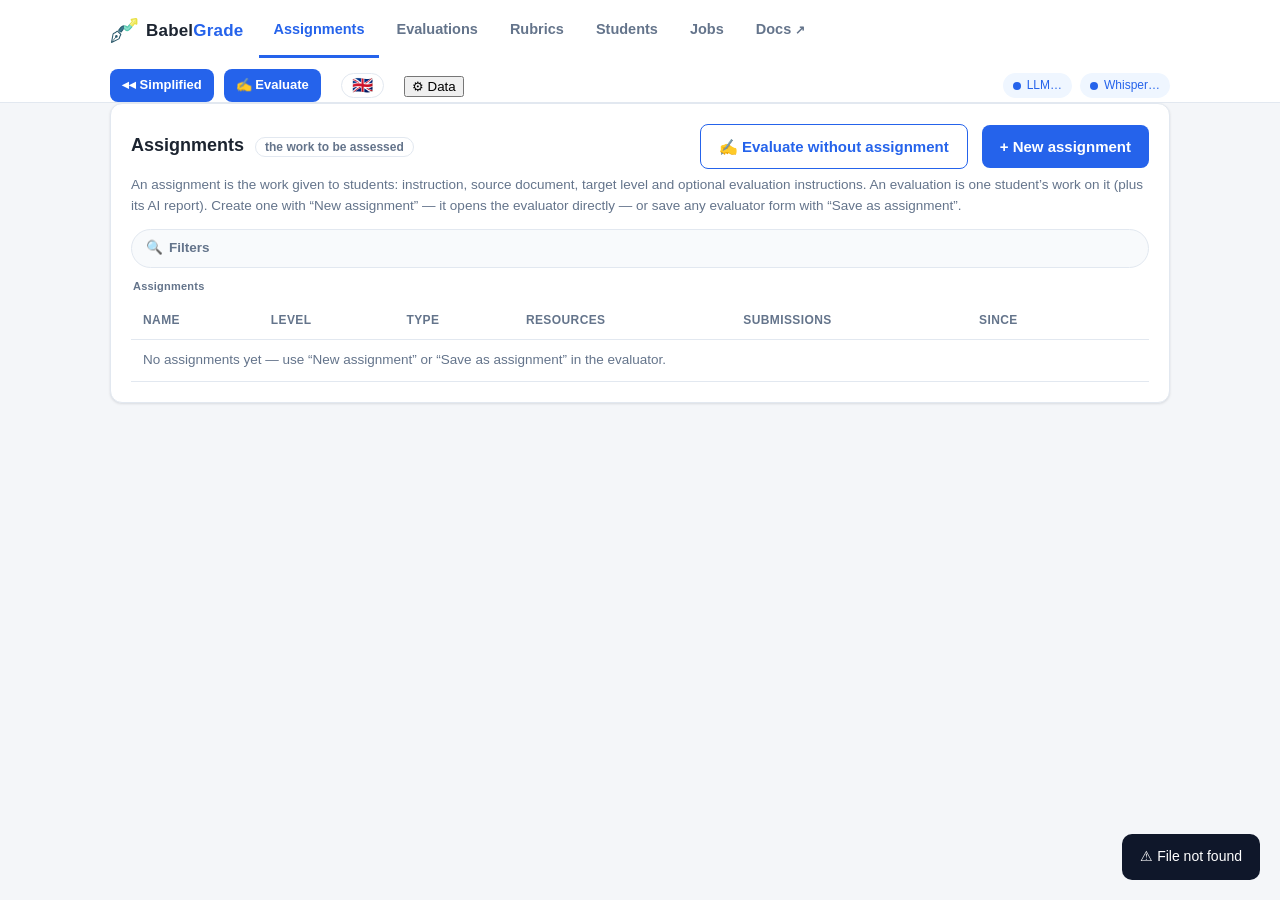
==== static/index.html @ 79d41e26 "Mode évaluation : retirer le CTA 'Choisir X' redondant Tibo: écrire 'Choisir B1'/'Choisir C1' de par" ====
<!doctype html>
<html lang="en">
<head>
<meta charset="utf-8">
<meta name="viewport" content="width=device-width, initial-scale=1">
<title>BabelGrade — CEFR Evidence Mapping</title>
<link rel="icon" type="image/svg+xml" href="/static/logo.svg">
<link rel="icon" type="image/png" sizes="48x48" href="/static/favicon.png">
<style>
:root{
  --bg:#f4f6f9; --panel:#ffffff; --ink:#1c2430; --muted:#64748b; --line:#e2e8f0;
  --acc:#2563eb; --acc-soft:#eff6ff; --ok:#16a34a; --warn:#d97706; --err:#dc2626;
  /* point 7: 6 distinct CEFR level shades — green (A) → blue (B) → purple (C),
     so B1 vs B2 and C1 vs C2 read differently, not just by the letter */
  /* 2026-11-23 a11y (Wave 1): A1/A2/B1 darkened to *-700 shades so the white
     12.5px/700 pill text passes WCAG AA (4.5:1). Before: 3.30 / 3.74 / 2.77.
     After: 5.02 / 5.47 / 5.93 (B2/C1/C2 already passed). */
  --lvl-a1:#15803d; --lvl-a2:#0f766e; --lvl-b1:#0369a1;
  --lvl-b2:#2563eb; --lvl-c1:#7c3aed; --lvl-c2:#4c1d95;
  --b1:#0369a1; --b2:#2563eb; --c1:#7c3aed; --a:#94a3b8;
  --radius:12px; --shadow:0 1px 3px rgba(16,24,40,.08),0 1px 2px rgba(16,24,40,.04);
}
*{box-sizing:border-box}
body{margin:0;font:15px/1.55 -apple-system,BlinkMacSystemFont,"Segoe UI",Roboto,Helvetica,Arial,sans-serif;
  background:var(--bg);color:var(--ink)}
header{background:var(--panel);border-bottom:1px solid var(--line);position:sticky;top:0;z-index:74}
/* z-74: above the home radial menu's full-viewport backdrop (#pie-wrap z-70)
   so the header controls (user chip, language flag, …) stay clickable/undimmed
   on the simplified home screen; still below modals (z-80) and sheets (z-92+).
   Harmless elsewhere — the radial menu only exists on home. */
.wrap{max-width:1100px;margin:0 auto;padding:0 20px}
header .wrap{display:flex;align-items:center;flex-wrap:wrap;gap:8px 16px;min-height:58px}
.logo{display:flex;align-items:center;gap:8px;font-weight:800;font-size:17px;letter-spacing:.2px}
.logo img{width:28px;height:auto;display:block}
.logo span{color:var(--acc)}
.logo .wordmark{display:inline;white-space:nowrap;color:inherit}
.badges{display:flex;gap:8px;margin-left:auto;align-items:center}
.badge{font-size:12px;padding:3px 10px;border-radius:999px;background:var(--acc-soft);color:var(--acc);
  display:inline-flex;gap:6px;align-items:center}
.badge.err{background:#fee2e2;color:var(--err)}
.dot{width:8px;height:8px;border-radius:50%;background:currentColor}
nav{display:flex;gap:4px;align-items:center}
nav button{border:0;background:none;padding:18px 14px;font-size:14.5px;font-weight:600;color:var(--muted);
  cursor:pointer;border-bottom:3px solid transparent}
nav button.on{color:var(--acc);border-bottom-color:var(--acc)}
.hdr-controls{display:flex;gap:10px;align-items:center}
.lang-tgl{margin:0 10px;border:1px solid var(--line);background:none;border-radius:999px;
  padding:3px 10px;font:inherit;font-size:12.5px;font-weight:700;color:var(--muted);cursor:pointer;
  display:flex;align-items:center;gap:6px}
.lang-tgl:hover{color:var(--acc);border-color:var(--acc)}
.lang-tgl .flag{font-size:17px;line-height:1}
.lang-menu{min-width:172px}
.lang-opt{display:flex;align-items:center;gap:9px;width:100%;padding:9px 10px;border-radius:8px;font-size:14px;text-align:left}
.lang-opt:hover{background:var(--bg)}
.lang-opt.on{background:var(--acc-soft);color:var(--acc);font-weight:700}
.lang-opt .flag{font-size:20px;line-height:1}
.lang-opt .tick{margin-left:auto;color:var(--acc);font-weight:700}
.menu{position:relative}
.menu .menu-list{position:absolute;right:0;top:100%;background:var(--panel);border:1px solid var(--line);
  border-radius:10px;box-shadow:var(--shadow);min-width:230px;z-index:50;padding:6px}
.menu .menu-list button{display:block;width:100%;text-align:left;border:0;background:none;
  padding:9px 12px;font:inherit;font-size:14px;color:var(--ink);cursor:pointer;border-radius:8px}
.menu .menu-list button:hover{background:var(--acc-soft)}
/* ---- auth: user chip (header) + login gate ---- */
.user-chip{display:inline-flex;align-items:center;gap:6px;border:1px solid var(--line);
  background:none;border-radius:999px;padding:3px 10px;font:inherit;font-size:12.5px;
  font-weight:700;color:var(--muted);cursor:pointer}
.user-chip .u-flag{font-size:13px}
.user-chip:hover{background:var(--acc-soft)}
#auth-gate{position:fixed;inset:0;background:rgba(15,23,42,.5);z-index:80;
  display:flex;align-items:center;justify-content:center;padding:20px}
.auth-card{background:var(--panel);border:1px solid var(--line);border-radius:16px;
  box-shadow:0 12px 40px rgba(16,24,40,.25);max-width:400px;width:100%;padding:26px 26px 22px}
.auth-card h1{font-size:20px;margin:0 0 2px;font-weight:800}
.auth-card h1 span{color:var(--acc)}
.auth-logo{display:block;margin:0 auto 12px;width:72px;height:auto}
.auth-sub{color:var(--muted);font-size:13px;margin:0 0 18px}
.auth-card label{display:block;font-size:12.5px;font-weight:700;color:var(--muted);
  text-transform:uppercase;letter-spacing:.4px;margin:10px 0 4px}
.auth-card input{width:100%;padding:10px 12px;border:1px solid var(--line);
  border-radius:10px;font:inherit;font-size:15px;box-sizing:border-box}
.auth-card input:focus{outline:none;border-color:var(--acc);box-shadow:0 0 0 3px var(--acc-soft)}
.auth-err{display:none;color:var(--err);font-size:13px;margin-top:12px}
.auth-note{color:var(--muted);font-size:12.5px;margin-top:12px}
.auth-btn{margin-top:16px;width:100%}
.auth-hint{font-size:12.5px;color:var(--muted);margin-top:10px;text-align:center}
.menu .menu-list button.danger-act{color:var(--err)}
.menu .menu-list button.danger-act:hover{background:#fee2e2}
.menu .menu-list hr{border:0;border-top:1px solid var(--line);margin:6px 0}
/* ---- confirm dialog (delete / purge, with cascade checkbox) ---- */
#confirm-overlay{position:fixed;inset:0;background:rgba(15,23,42,.45);z-index:90;
  display:flex;align-items:center;justify-content:center}
#confirm-dialog{background:var(--panel);border:1px solid var(--line);border-radius:14px;
  box-shadow:0 18px 50px rgba(0,0,0,.25);max-width:460px;width:92%;padding:22px}
#confirm-dialog h3{margin:0 0 10px;font-size:17px}
#confirm-dialog p{margin:0 0 12px;color:var(--ink);font-size:14.5px;line-height:1.5}
#confirm-dialog .cascade-check{display:flex;gap:9px;align-items:flex-start;
  background:var(--acc-soft);border:1px solid var(--line);border-radius:10px;
  padding:10px 12px;margin:0 0 16px;cursor:pointer;font-size:14px}
#confirm-dialog .cascade-check input{margin-top:3px;width:16px;height:16px;accent-color:var(--acc)}
#confirm-dialog .cascade-check b{color:var(--acc)}
#confirm-dialog .btn-row{display:flex;gap:10px;justify-content:flex-end}
/* ---- generic modal (task details / save-as-task) ---- */
.modal-overlay{position:fixed;inset:0;background:rgba(15,23,42,.45);z-index:80;
  display:flex;align-items:flex-start;justify-content:center;padding:40px 16px}
.modal-box{background:var(--panel);border:1px solid var(--line);border-radius:14px;
  box-shadow:0 18px 50px rgba(0,0,0,.25);max-width:640px;width:100%;padding:22px;
  max-height:82vh;overflow:auto}
/* modal form rows: flex children must shrink below their min-content, or the
   nowrap filebox hints ("text extracted; scans sent to vision"…) force a
   ~900px row inside the 640px box → horizontal scroll. (The #view-assignments version
   of this rule lived in the <=760px media query only, so desktop overflowed.) */
#assignment-edit-overlay .row>*{min-width:0}
.modal-box h3{margin:0 0 12px;font-size:17px}
.modal-box .m-row{margin-bottom:14px}
.modal-box pre{white-space:pre-wrap;font-size:14px;background:#f8fafc;border:1px solid var(--line);
  border-radius:8px;padding:10px 12px;margin:4px 0 0}
main{padding:26px 0 60px}
.card{background:var(--panel);border:1px solid var(--line);border-radius:var(--radius);box-shadow:var(--shadow);
  padding:20px;margin-bottom:18px}
.card .step-num{display:inline-flex;align-items:center;justify-content:center;width:22px;height:22px;
  border-radius:50%;background:var(--acc);color:#fff;font-size:12.5px;font-weight:800;margin-right:8px;
  vertical-align:2px}
h2{margin:0 0 14px;font-size:18px}
h3{margin:18px 0 8px;font-size:15px}
label{display:block;font-size:13px;font-weight:600;color:var(--muted);margin:12px 0 5px;text-transform:uppercase;letter-spacing:.4px}
/* P0.5 (2026-10-14): required-field markers on the evaluator form.
   .req = red asterisk next to a mandatory field label / card title.
   .req-flash = momentary red glow on the card that is missing input when
   the teacher clicks "Analyze" / "Evaluate first" with an empty field. */
.req{color:var(--err);font-weight:800;margin-left:4px;text-transform:none}
@keyframes reqflash{0%{box-shadow:0 0 0 0 rgba(220,38,38,0)}40%{box-shadow:0 0 0 5px rgba(220,38,38,.28)}
  100%{box-shadow:0 0 0 0 rgba(220,38,38,0)}}
.req-flash{animation:reqflash .55s ease 2}
input[type=text],input[type=search],textarea,select{width:100%;padding:9px 11px;border:1px solid var(--line);
  border-radius:8px;font:inherit;background:#fff;color:inherit}
textarea{min-height:120px;resize:vertical}
input:focus,textarea:focus,select:focus{outline:2px solid var(--acc-soft);border-color:var(--acc)}
/* 2026-11-23 a11y (Wave 1): keyboard focus was INVISIBLE on buttons/links
   (no :focus-visible rule anywhere; several components set outline:none).
   Global :focus-visible ring on every interactive element — mouse users never
   see it (focus-visible only fires for keyboard), keyboard users do.
   SVG .rsvg sectors keep their own rule below (drop-shadow ring). */
button:focus-visible,a:focus-visible,[tabindex="0"]:focus-visible{outline:2px solid var(--acc);
  outline-offset:2px;border-radius:6px}
.row{display:flex;gap:14px}.row>*{flex:1}
/* P3.2 (2026-10-15): Students toolbar label spans — hidden on desktop
   (icon-only + tooltip), shown on phones via the 760px media query. */
.st-toolbar .st-lbl{display:none;font-size:12.5px;font-weight:600}
/* 2026-10-15: filter-collapse toggles (Sujets + Évaluations). The filter rows
   are closed by default on every viewport; the pill counts active filters so
   a filtered list is never silently narrowed behind a closed row. */
button.ftl{display:inline-flex;align-items:center;gap:6px;padding:8px 14px;font:inherit;font-size:13.5px;
  font-weight:600;cursor:pointer;background:transparent;color:var(--acc);border:1px solid var(--acc);border-radius:999px}
button.ftl .ftl-n{min-width:18px;padding:0 5px;border-radius:999px;background:var(--acc);color:#fff;
  font-size:11.5px;line-height:18px;text-align:center}
button.ftl.off{color:var(--muted);border-color:var(--line);background:#f8fafc}
button.btn{background:var(--acc);color:#fff;border:0;border-radius:8px;padding:10px 18px;font:inherit;
  font-weight:600;cursor:pointer}
button.btn.sm{padding:6px 12px;font-size:13px}
button.btn.ghost{background:transparent;color:var(--acc);border:1px solid var(--acc)}
button.btn.danger{background:#fff;color:var(--err);border:1px solid #fca5a5}
/* point 13 (2026-10-04): history ✕ delete buttons — subtle grey at rest, red
   on hover. A wall of red crosses on 34 rows reads like an error state. */
button.btn.delsub{background:transparent;color:var(--muted);border:1px solid transparent}
button.btn.delsub:hover{color:var(--err);border-color:#fca5a5;background:#fef2f2}
button.btn:disabled{opacity:.5;cursor:wait}
.seg{display:inline-flex;border:1px solid var(--line);border-radius:10px;overflow:hidden}
.seg button{border:0;background:#fff;padding:9px 20px;font:inherit;font-weight:600;color:var(--muted);cursor:pointer}
.seg button.on{background:var(--acc);color:#fff}
.drop{border:2px dashed var(--line);border-radius:10px;padding:22px;text-align:center;color:var(--muted);
  cursor:pointer;transition:.15s}
.drop:hover,.drop.over{border-color:var(--acc);color:var(--acc);background:var(--acc-soft)}
.drop b{display:block;color:var(--ink);margin-bottom:4px}
/* point 12 (2026-10-04): compact file-attached status pill — one green
   "✓ name (MB)" dot instead of the old bold line + black Remove button.
   The pill IS the remove affordance (click = file removed). */
.fstat{display:none;margin-top:6px}
.fstat.on{display:inline-flex;align-items:center;gap:7px;max-width:100%;
  background:color-mix(in srgb,var(--ok) 11%,#fff);border:1px solid
  color-mix(in srgb,var(--ok) 45%,#fff);color:#14532d;border-radius:999px;
  padding:4px 9px;font-size:12.5px;font-weight:600;line-height:1.3;cursor:pointer;
  transition:border-color .15s,background .15s}
.fstat.on:hover{border-color:var(--err);background:#fef2f2;color:var(--err)}
.fstat-t{white-space:nowrap;overflow:hidden;text-overflow:ellipsis}
.fstat-x{flex:0 0 auto;width:18px;height:18px;border:0;background:transparent;border-radius:50%;
  color:inherit;font-size:13px;line-height:18px;padding:0;cursor:pointer}
.fstat-x:hover{background:rgba(0,0,0,.12)}
.fstat-warn{font-size:11px;color:var(--warn);font-weight:700}
.filebox{position:relative;border:1.5px dashed var(--line);border-radius:10px;padding:10px 12px;text-align:left;color:var(--muted);cursor:pointer;transition:.15s;min-width:0}
.filebox:hover,.filebox.over{border-color:var(--acc);background:var(--acc-soft)}
.filebox span{display:block;font-size:13px;font-weight:600;color:var(--ink);white-space:nowrap;overflow:hidden;text-overflow:ellipsis}
.filebox small{display:block;font-size:11.5px;margin-top:2px;white-space:nowrap;overflow:hidden;text-overflow:ellipsis}
.filebox.set{border-style:solid;border-color:var(--acc)}
/* task editor (pt15): × button on the current-attached-file pill */
.tfr-x{position:absolute;top:4px;right:6px;width:20px;height:20px;border:0;border-radius:50%;
  background:rgba(0,0,0,.08);color:var(--ink);font-size:12px;line-height:20px;padding:0;cursor:pointer}
.tfr-x:hover{background:var(--err);color:#fff}
/* current-file label: ellipsize like every other .filebox span — the uuid
   filename is one long unbreakable word; white-space:normal would inflate
   the box's min-content and push the × past the 390px viewport. */
.tfr-cur span{white-space:nowrap;overflow:hidden;text-overflow:ellipsis}
.hide{display:none!important}
/* 2026-11-23 a11y (Wave 1, bonus from Wave 2): honour prefers-reduced-motion —
   kill all CSS animations/transitions for users who ask for it (the rotate-hint
   spinning icon, the fan-out/sector transitions, .req-flash glow, etc.). */
@media (prefers-reduced-motion: reduce){
  *,*::before,*::after{animation-duration:.01ms!important;animation-iteration-count:1!important;
    transition-duration:.01ms!important;scroll-behavior:auto!important}
}
/* Roster photo import (2026-11-08): photo thumbnails in the modal dropzone
   + the editable review rows (compact inputs, first/last split). */
#roster-overlay .r-photos{display:flex;flex-wrap:wrap;gap:8px;margin-top:8px}
#roster-overlay .r-photo{position:relative;width:84px;border:1px solid var(--line);
  border-radius:8px;overflow:hidden;background:#fff}
#roster-overlay .r-photo img{display:block;width:100%;height:64px;object-fit:cover}
#roster-overlay .r-photo-x{position:absolute;top:2px;right:2px;width:18px;height:18px;
  border:0;border-radius:50%;background:rgba(15,23,42,.7);color:#fff;font-size:11px;
  line-height:18px;padding:0;cursor:pointer}
#roster-overlay .r-photo-x:hover{background:var(--err)}
#roster-overlay .roster-rows{border:1px solid var(--line);border-radius:10px;
  max-height:320px;overflow:auto;margin-top:8px}
#roster-overlay .roster-rows table{margin:0}
#roster-overlay .roster-rows th{position:sticky;top:0;background:#f8fafc;z-index:1}
#roster-overlay .roster-rows input[type=text]{width:100%;min-width:60px;padding:5px 8px;
  font-size:13.5px;border:1px solid transparent;border-radius:6px;background:transparent}
#roster-overlay .roster-rows input[type=text]:hover{border-color:var(--line)}
#roster-overlay .roster-rows input[type=text]:focus{outline:none;border-color:var(--acc);
  background:#fff}
#roster-overlay .roster-rows tr.off{opacity:.45}
/* AI banner (dual-mode: run the AI before or after the teacher's evaluation).
   Rendered dynamically inside #report / #hist-report, so scope by class not id. */
.ai-banner-card{--ai:#7c3aed;background:#f5f3ff;border:1px solid #ddd6fe;border-radius:10px;padding:14px;margin-bottom:14px}
.ai-banner-card h3{margin:0 0 6px;color:var(--ai);font-size:15px}
.ai-banner-card p{font-size:13.5px;margin:4px 0 10px;color:#475569}
.ai-seg{display:inline-flex;border:1px solid var(--line);border-radius:9px;overflow:hidden;background:#fff;margin:6px 0 10px}
.ai-seg button{border:0;background:#fff;padding:8px 14px;font:inherit;font-size:13.5px;font-weight:600;color:var(--muted);cursor:pointer;min-height:40px}
.ai-seg button.on{background:#f5f3ff;color:var(--ai)}
.ai-runbox{background:#0f172a;color:#e2e8f0;border-radius:10px;padding:12px 14px;font:12.5px/1.5 ui-monospace,monospace;max-height:200px;overflow:auto;white-space:pre-wrap}
.ai-seg-hint{font-size:12.5px;color:var(--muted);margin:2px 0 10px}
.ai-recap{display:flex;gap:8px;flex-wrap:wrap;align-items:center;margin:10px 0}
.ai-recap .meta{font-size:12.5px;color:var(--muted);margin-left:auto}
.ai-wide{width:100%}
.btn.ghost-warn{background:#fff;color:var(--warn);border:1px solid var(--warn)}
button.btn.ai{background:#7c3aed}
button.btn.ai:disabled{opacity:.55;cursor:default}
/* point 4 (2026-10-03): the essentials band — attested level + /120 score +
   /20 note as ONE sticky visual block; the criteria table is the main action
   and comes FIRST inside the attestation card, the /20 reference is
   collapsible, the AI banner moved after the table */
.att-card{scroll-margin-top:130px}
.att-ess{position:sticky;top:60px;z-index:5;background:var(--panel);margin:-14px -14px 14px;
  padding:10px 14px;border-bottom:1px solid var(--line);display:flex;align-items:center;gap:10px;flex-wrap:wrap}
.att-ess .att-score{font-size:22px;font-weight:800}
.att-ess .att-level{margin:0 6px 0 2px}
.att-ess .n20mini{margin-left:auto;font-size:13px;color:var(--muted)}
.att-ess .n20mini b{color:var(--ink);font-size:15px}
/* point 5: att row inline justification/evidence expansion */
.att-table tr .att-crit-cell{cursor:pointer;font-weight:600}
.att-table tr .att-crit-cell::before{content:"▸ ";color:var(--muted);font-size:11px}
.att-table tr.att-main-row.open .att-crit-cell::before{content:"▾ "}
.att-table tr.att-detail-row{display:none}
.att-table tr.att-main-row.open+tr.att-detail-row{display:table-row}
.att-table tr.att-detail-row>td{background:#f8fafc;padding:8px 12px}
/* history detail header = sticky essentials band too (desktop only — on
   mobile the pills wrap to many lines, so the header scrolls with the page) */
.detail-head.ess{position:sticky;top:60px;z-index:5;background:var(--panel);
  margin:-14px -14px 14px;padding:10px 14px;border-bottom:1px solid var(--line)}
/* /20 reference card: collapsible, closed by default (point 4) */
.note20-fold{border:1px solid var(--line);border-radius:10px;padding:8px 12px;margin-bottom:12px;background:var(--soft)}
.note20-fold>summary{cursor:pointer;font-size:13.5px;font-weight:600;list-style:none;display:flex;align-items:center;gap:8px}
.note20-fold>summary::-webkit-details-marker{display:none}
.note20-fold>summary::before{content:"▸";color:var(--muted);transition:transform .15s}
.note20-fold[open]>summary::before{transform:rotate(90deg)}
.note20-fold .note20-card{border:none;background:transparent;padding:10px 0 0;margin:0}
@media (max-width:760px){
  .att-ess{position:sticky;top:var(--hdr-h,59px);margin:0 0 12px;z-index:6;
    box-shadow:0 4px 12px rgba(15,23,42,.06)}
  .detail-head.ess{position:static;margin:0 0 14px}
  .att-ess .n20mini{margin-left:0}
}
.ai-chip{display:inline-block;font-size:12.5px;font-weight:700;border-radius:999px;padding:4px 11px;margin:2px 4px 2px 0}
.ai-chip.ok{background:#f0fdf4;border:1px solid #bbf7d0;color:var(--ok)}
.ai-chip.diff{background:#fffbeb;border:1px solid #fde68a;color:#92400e}
.ai-chip.none{background:#f8fafc;border:1px solid var(--line);color:var(--muted)}
.ai-pill{display:inline-block;font-size:11.5px;font-weight:700;border:1px solid #ddd6fe;background:#f5f3ff;color:var(--ai);border-radius:999px;padding:1px 8px;margin:0 0 0 6px}
.ai-cell{font-size:12.5px;white-space:nowrap}
.hist-badge-teacher{display:inline-block;font-size:11px;font-weight:700;border:1px solid #fde68a;background:#fffbeb;color:#92400e;border-radius:999px;padding:1px 8px;margin-left:6px}
.hist-badge-ai{display:inline-block;font-size:11px;font-weight:700;border:1px solid #ddd6fe;background:#f5f3ff;color:#7c3aed;border-radius:999px;padding:1px 8px;margin-left:6px}
/* P1.1 4-step wizard stepper */
.wiz-card{display:flex;align-items:center;gap:12px;flex-wrap:wrap;margin-bottom:14px;padding:10px 14px}
.wiz-title{font-size:14px;font-weight:700}
.wiz-chips{display:flex;gap:6px;flex-wrap:wrap;margin-left:auto}
.wiz-chip{font-size:12px;font-weight:600;color:var(--muted);background:#fff;border:1.5px solid var(--line);
  border-radius:999px;padding:4px 11px;cursor:pointer}
/* V3-D3 (2026-11-24): the stepper is now a HONEST SUMMARY — the form is one
   continuous scroll (all 4 panels stay visible), so the chips report
   COMPLETION state instead of a fake wizard:
   ○ = empty · ✓ = filled · ● = current scroll position (.on overrides all).
   CSS-only marks (::before content) so textContent stays clean for tests. */
.wiz-chip.empty::before{content:"○ "}
.wiz-chip.done::before{content:"✓ "}
.wiz-chip.on::before{content:"● "}.wiz-chip.on.done,.wiz-chip.on.empty::before{content:"● "}
.wiz-chip:hover{border-color:var(--acc);color:var(--acc)}
.wiz-chip.done{border-color:#94a3b8;color:#334155}
.wiz-chip.done::before{content:"✓ "}
.wiz-chip.on{background:var(--acc);border-color:var(--acc);color:#fff}
.wiz-nav{display:flex;gap:8px;flex-wrap:wrap}
.opts-panel{border-left:4px solid #94a3b8}
/* the stepper is a GUIDANCE layer: sticky under the header while the form
   scrolls; the run guards (P0.5) stay authoritative, all 4 panels stay
   visible (no panel is ever hidden, so #run / #run-eval / P0 tests keep
   working). */
#view-analyze .wiz-card{position:sticky;top:64px;z-index:30;box-shadow:0 2px 10px rgba(15,23,42,.06)}
/* keep the jumped-to step clear of the sticky header + sticky stepper */
#what-panel,#who-panel,#work-panel,#settings-panel{scroll-margin-top:138px}
.wiz-chip[disabled]{opacity:.45;cursor:default}
/* collapsible "other input formats" (UX audit 2026-10-03 pt.1): photo/PDF/audio
   drop zones stay out of the way until the teacher actually needs them */
.alt-tgl{border:1.5px dashed var(--line);background:transparent;border-radius:9px;padding:9px 12px;
  font:inherit;font-size:13px;font-weight:600;color:var(--muted);cursor:pointer;width:100%;min-height:44px;transition:.15s}
.alt-tgl:hover{border-color:var(--acc);color:var(--acc);background:var(--acc-soft)}
.alt-tgl.on{border-style:solid;color:var(--acc);background:var(--acc-soft)}
/* sticky action bar on mobile: the two main CTAs stay one thumb away at any
   scroll position (the form is ~5 screens tall before analysis).
   `.card.an-actions` = 2 class selectors so it beats the later
   `.card{position:relative}` (equal-specificity-last-wins). */
.an-actions{margin-bottom:0}
@media (max-width:760px){
  .card.an-actions{position:sticky;bottom:calc(56px + env(safe-area-inset-bottom));z-index:40;background:var(--panel);
    border:1px solid var(--line);border-radius:0 0 var(--radius) var(--radius);
    box-shadow:0 -6px 18px rgba(15,23,42,.12);padding:10px 14px calc(10px + env(safe-area-inset-bottom));
    margin-bottom:0}
}
@media (max-width:760px){
  .ai-cell .ai-pill{display:block;margin:2px 0}
  .ai-recap .meta{margin-left:0;width:100%}
}
.hist-hint-mobile{display:none;margin-bottom:10px}
/* tables: horizontal scroll + JS box-shadow edge fade when more columns are off-screen.
   Base rule (not just the <=760px media query) so wide tables clip inside their card at
   ANY viewport width — e.g. a 9-col History table in a 844px landscape phone must scroll,
   not push the layout viewport wider (which also inflates position:fixed overlays). */
.tbl-wrap{overflow-x:auto;-webkit-overflow-scrolling:touch;position:relative}
.card{position:relative}
.level{display:inline-block;padding:2px 10px;border-radius:999px;font-size:12.5px;font-weight:700;color:#fff}
/* point 7: 6 distinct CEFR shades (green A → blue B → purple C), so B1 vs B2
   and C1 vs C2 read differently, not just by the letter. levelClass maps each
   canonical level to its own class; legacy/combined tokens (B2+, B1/B2, bare
   A/B/C) fall back to a representative shade. */
.level.A1{background:var(--lvl-a1)}
.level.A2,.level.A{background:var(--lvl-a2)}
.level.B1{background:var(--lvl-b1)}
.level.B2,.level.B2\+,.level.B2-,.level.B2C1,.level.B{background:var(--lvl-b2)}
.level.C1,.level.C1\+,.level.C1-,.level.C1C2,.level.C{background:var(--lvl-c1)}
.level.C2{background:var(--lvl-c2)}
.level.other{background:var(--muted)}
table{width:100%;border-collapse:collapse}
table caption{caption-side:top;text-align:left;font-size:11px;font-weight:600;color:var(--muted);padding:0 2px 6px;letter-spacing:.02em}
th,td{text-align:left;padding:10px 12px;border-bottom:1px solid var(--line);vertical-align:top;font-size:14px}
th{font-size:12px;text-transform:uppercase;letter-spacing:.4px;color:var(--muted)}
.quotes{margin:4px 0;padding-left:18px}
.vt{font-size:13px;font-weight:700;padding:3px 12px;border-radius:999px}
.vt.meets{background:#dcfce7;color:#15803d}
.vt.below{background:#fef3c7;color:#92400e}
.vt.above{background:#ede9fe;color:#6d28d9}
.quotes li{margin-bottom:4px}
.quotes .ts{color:var(--acc);font-weight:700;font-family:ui-monospace,Menlo,monospace;font-size:13px}
.muted{color:var(--muted);font-size:13.5px}
.warn{background:#fffbeb;border:1px solid #fde68a;color:#92400e;border-radius:8px;padding:8px 12px;font-size:13.5px;margin:6px 0}
.streambox{white-space:pre-wrap;font:13px/1.6 ui-monospace,Menlo,monospace;background:#0f172a;color:#e2e8f0;
  border-radius:10px;padding:14px;max-height:260px;overflow:auto}
/* Tâches live-follow: phase lines are readable (dark ink on the white card),
   with the live LLM output in the .streambox below (light text on dark). */
.jobphase{display:flex;align-items:center;gap:8px;font-size:13.5px;color:var(--ink);margin:3px 0}
.jobphase .ph-ic{width:18px;text-align:center;flex:0 0 auto}
.jobphase .ph-t{font-size:12px;color:var(--muted);font-variant-numeric:tabular-nums;margin-left:auto}
.jobphase:last-child{color:var(--acc);font-weight:600}
/* the sticky app header (~88px) would otherwise cover the follow card's own
   header (clock + meta) when scrollIntoView snaps the card to the top. */
#job-follow{scroll-margin-top:104px}
.progress{height:4px;background:var(--line);border-radius:4px;overflow:hidden;margin:10px 0}
.progress i{display:block;height:100%;width:30%;background:var(--acc);animation:slide 1.2s infinite}
/* point 9: background-analysis chip (header, visible from every view) + work-card clock */
.run-chip-wrap{margin-left:auto}
.run-chip-wrap:not(.hide)~.badges{margin-left:0}   /* the chip owns the auto-margin */
.run-badge{display:inline-flex;align-items:center;gap:6px;padding:5px 12px;border-radius:999px;
  border:1px solid #fde68a;background:#fffbeb;color:#92400e;font-size:12.5px;font-weight:600;
  cursor:pointer;white-space:nowrap;font-variant-numeric:tabular-nums}
.run-badge .dot{width:8px;height:8px;border-radius:50%;background:var(--warn);animation:badgepulse 1.1s infinite}
.run-badge.done{border-color:#bbf7d0;background:#f0fdf4;color:#15803d}
.run-badge.done .dot{animation:none;background:var(--ok)}
@keyframes badgepulse{0%,100%{opacity:1}50%{opacity:.3}}
.workmeta{display:inline-flex;align-items:center;gap:8px}
.workmeta .clock{font:600 15px ui-monospace,Menlo,monospace;color:var(--acc);font-variant-numeric:tabular-nums}
@keyframes slide{0%{transform:translateX(-100%)}100%{transform:translateX(400%)}}
.crit{display:flex;gap:8px;margin:8px 0;align-items:flex-start}
.crit input{width:auto;flex:1}
.crit textarea{flex:1;min-height:44px}
.crit button{flex:0 0 auto}
.kv{display:grid;grid-template-columns:repeat(auto-fit,minmax(160px,1fr));gap:10px}
.kv .box{background:var(--acc-soft);border-radius:10px;padding:10px 14px}
.kv .box b{display:block;font-size:20px}
.kv .box span{font-size:12px;color:var(--muted)}
.transcript{max-height:320px;overflow:auto;border:1px solid var(--line);border-radius:10px;padding:12px;
  font-size:13.5px}
.transcript .line{padding:4px 8px;border-radius:6px}
.transcript .line:hover{background:var(--acc-soft)}
.transcript .ts{color:var(--acc);font-weight:700;margin-right:8px;font-family:ui-monospace,Menlo,monospace}
/* Copy-text card (2026-11-21): what the AI read — OCR transcription or the
   pasted text. Collapsed by default so the report stays lean. */
.copytext-box{max-height:420px;overflow:auto;border:1px solid var(--line);border-radius:10px;padding:12px;
  font-size:13.5px;white-space:pre-wrap;line-height:1.55;background:var(--acc-soft)}
.copytext-card summary{cursor:pointer;font-weight:700}
.copytext-card .an-w{pointer-events:none}
.feedback{background:#f0fdf4;border:1px solid #bbf7d0;border-radius:10px;padding:14px 16px}
.feedback h4{margin:0 0 6px;color:var(--ok)}
.toast{position:fixed;bottom:20px;right:20px;background:#0f172a;color:#fff;padding:12px 18px;border-radius:10px;
  font-size:14px;opacity:0;transform:translateY(10px);transition:.25s;z-index:50;max-width:440px}
.toast.show{opacity:1;transform:none}
.toast .ok{color:#4ade80;font-weight:700;margin-right:4px}
.actions{display:flex;gap:8px;margin-top:14px;flex-wrap:wrap}
.pill{font-size:12px;border:1px solid var(--line);border-radius:999px;padding:2px 9px;color:var(--muted);margin-left:6px}
.pill.vbadge{background:#dcfce7;border-color:#86efac;color:#166534;font-weight:700;white-space:nowrap}
.pill.n20badge{background:var(--acc-soft);border-color:#bfdbfe;color:var(--acc);font-weight:700;white-space:nowrap}
.pill.soft{background:var(--acc-soft);border-color:#bfdbfe;color:var(--acc);font-weight:600}
/* assignment exercise-type pills (2026-10-10): the channel (écrit/oral) is
   neutral, the skill (compréhension/expression) carries the accent color so a
   subject's grid choice is readable at a glance in the list. */
.pill.skill{font-weight:700}
.pill.skill.k-written{background:#dbeafe;border-color:#93c5fd;color:#1d4ed8}
.pill.skill.k-oral{background:#ede9fe;border-color:#c4b5fd;color:#6d28d9}
.pill.skill.k-unknown{background:#f1f5f9;border-color:#e2e8f0;color:#64748b}
/* ============ 2026-10-11 UX: level carousel + toggle pills + mode icon controllers ============ */
/* Horizontal CEFR level picker: one pill button per level, "Aucun" clears.
   Overflow scrolls on very narrow screens (6 levels rarely need it). */
.lvl-carousel{display:flex;gap:6px;overflow-x:auto;padding:2px 0 4px;-webkit-overflow-scrolling:touch}
.lvl-carousel button{flex:1 0 46px;border:1.5px solid var(--line);background:#fff;border-radius:9px;
  padding:8px 4px;font:inherit;font-size:13px;font-weight:700;color:var(--muted);cursor:pointer;
  transition:.12s;white-space:nowrap}
.lvl-carousel button:hover{border-color:var(--acc);color:var(--acc)}
.lvl-carousel button.on{background:var(--acc);border-color:var(--acc);color:#fff}
/* Generic single-select pill row (exercise type / channel). */
.toggle-pills{display:flex;gap:6px;flex-wrap:wrap}
.toggle-pills button{border:1.5px solid var(--line);background:#fff;border-radius:9px;
  padding:8px 14px;font:inherit;font-size:13.5px;font-weight:600;color:var(--muted);cursor:pointer;transition:.12s}
.toggle-pills button:hover{border-color:var(--acc);color:var(--acc)}
.toggle-pills button.on{background:var(--acc-soft);border-color:var(--acc);color:var(--acc)}
/* Mode icon controller: 📷 Photo / 📄 PDF / ✏️ Texte (/ 🎧 Audio) in one row.
   Active icon opens its input panel; the others collapse. */
.mode-ctrl{display:flex;gap:4px;border:1.5px solid var(--line);border-radius:10px;overflow:hidden;background:#fff}
.mode-ctrl button{flex:1;border:0;background:transparent;padding:9px 6px;font:inherit;font-size:17px;
  line-height:1;color:var(--muted);cursor:pointer;transition:.12s}
.mode-ctrl button span{display:block;font-size:9.5px;font-weight:700;letter-spacing:.3px;
  text-transform:uppercase;margin-top:3px}
.mode-ctrl button:hover{background:var(--acc-soft);color:var(--acc)}
.mode-ctrl button.on{background:var(--acc-soft);color:var(--acc);font-weight:700;
  box-shadow:inset 0 -3px 0 var(--acc)}
/* A field (label + controller + active panel) */
.mfield{margin-top:10px}
.mfield>.mrow{display:flex;align-items:center;gap:8px;flex-wrap:wrap}
.mfield label{font-weight:600;font-size:13px;color:var(--ink);margin-right:auto}
.mfield .mode-panel{margin-top:8px}
.mfield .mode-panel.hide{display:none}
/* photo panel: dashed drop area + thumbnails + status */
.mfield .mphotos{border:2px dashed var(--line);border-radius:10px;padding:14px 12px;text-align:center;
  color:var(--muted);cursor:pointer;transition:.15s;font-size:13px}
.mfield .mphotos:hover,.mfield .mphotos.over{border-color:var(--acc);color:var(--acc);background:var(--acc-soft)}
.mfield .mphotos b{display:block;color:var(--ink);margin-bottom:3px;font-size:13px}
.mfield .mthumbs{display:flex;flex-wrap:wrap;gap:6px;margin-top:8px}
.mfield .mthumbs .mthumb{position:relative;width:70px;cursor:grab}
.mfield .mthumbs .mthumb:active{cursor:grabbing}
.mfield .mthumbs .mthumb.mdrag{opacity:.35}
.mfield .mthumbs .mthumb.mover{outline:2px solid var(--acc);outline-offset:1px}
.mfield .mthumbs .mthumb img{width:70px;height:56px;object-fit:cover;border:1px solid var(--line);border-radius:6px;display:block}
.mfield .mthumbs .mthumb span{position:absolute;top:2px;left:2px;background:rgba(0,0,0,.72);color:#fff;
  font-size:10px;font-weight:700;padding:0 5px;border-radius:4px}
.mfield .mthumbs .mthumb button{position:absolute;top:2px;right:2px;width:17px;height:17px;border:0;
  border-radius:50%;background:rgba(0,0,0,.65);color:#fff;font-size:11px;line-height:17px;cursor:pointer}
/* move buttons sit BELOW the badge; × stays top-right. DOM order inside
   .mthumb: <img>, <span>, <button ×>, <button ‹>, <button ›> — position by
   button index, not by class (the × is the FIRST button). */
.mfield .mthumbs .mthumb button.mv{top:auto;bottom:2px;right:auto}
.mfield .mthumbs .mthumb button:nth-of-type(2){left:2px}
.mfield .mthumbs .mthumb button:nth-of-type(3){right:2px}
/* "rotated in lightbox" badge: bottom-center (free spot — number top-left,
   × top-right, ‹ › bottom corners). */
.mfield .mthumbs .mthumb .rot-badge{position:absolute;bottom:2px;left:50%;
  transform:translateX(-50%);background:var(--acc);color:#fff;font-size:10px;
  font-weight:700;padding:0 4px;border-radius:4px;pointer-events:none}
@media (hover:hover) and (pointer:fine){
  .mfield .mthumbs .mthumb button.mv{opacity:0;transition:opacity .12s}
  .mfield .mthumbs .mthumb:hover button.mv{opacity:1}
}
/* pdf / audio panels: single-file drop area */
.mfield .msingle{border:2px dashed var(--line);border-radius:10px;padding:12px;text-align:center;
  color:var(--muted);cursor:pointer;transition:.15s;font-size:13px}
.mfield .msingle:hover,.msingle.over{border-color:var(--acc);color:var(--acc);background:var(--acc-soft)}
.mfield .msingle b{display:block;color:var(--ink);margin-bottom:3px;font-size:13px}
.mfield .msingle .msize{margin-top:4px;font-size:12px}
.mfield textarea{width:100%;box-sizing:border-box}
/* compact status line used inside a mode panel */
.mstat{margin-top:6px;font-size:12.5px}
/* ---- photo lightbox: click a mode-panel thumbnail → full-size preview ----
   z-90 = above the modals (z-80) and #eval/#annot (z-80), below the auth
   gate (z-80 is the modal layer; the gate is also 80 but never open while
   authenticated). */
#lightbox{position:fixed;inset:0;background:rgba(15,23,42,.88);z-index:90;
  display:none;align-items:center;justify-content:center;flex-direction:column}
#lightbox.show{display:flex}
#lightbox img{max-width:94vw;max-height:78vh;object-fit:contain;
  border-radius:8px;box-shadow:0 18px 60px rgba(0,0,0,.5);background:#fff}
#lightbox .lb-bar{display:flex;align-items:center;gap:10px;margin-top:14px;color:#e2e8f0}
#lightbox .lb-count{font-size:14px;font-weight:700;min-width:54px;text-align:center}
#lightbox button{background:rgba(255,255,255,.12);border:1px solid rgba(255,255,255,.25);
  color:#fff;border-radius:8px;width:38px;height:38px;font-size:16px;cursor:pointer;line-height:1}
#lightbox button:hover{background:rgba(255,255,255,.25)}
#lightbox .lb-close{position:absolute;top:14px;right:16px;width:40px;height:40px;font-size:18px}
/* ---- resource badges (Sujets list + detail modal) ---- */
.res{display:inline-flex;gap:5px;align-items:center;font-size:12.5px;background:var(--acc-soft);
  color:var(--acc);border-radius:999px;padding:3px 10px;font-weight:600}
/* P3.1: Sujets resource badges — localized label (+count), tooltip on hover */
.res-badge{display:inline-block;font-size:12px;font-weight:600;color:var(--acc);
  background:var(--acc-soft);border-radius:999px;padding:2px 9px;cursor:help;
  white-space:nowrap}
/* ---- level: inherited vs override (2026-11-25: the override row lives in
   the "Specific level & accommodations" details, so the styles cover BOTH
   containers) ---- */
.lvl-block{background:#f8fafc;border:1px solid var(--line);border-radius:10px;padding:12px 14px}
.lvl-block .lvl-opt,.opts-panel .lvl-opt{display:flex;align-items:center;gap:7px;font-size:14px;font-weight:600;color:var(--ink);
  text-transform:none;letter-spacing:0;margin:4px 0}
.lvl-block .lvl-opt input,.opts-panel .lvl-opt input{width:auto}
.lvl-block .diff,.opts-panel .diff{color:var(--warn);font-weight:700;font-size:13px}
/* ---- history: selected row + detail header ---- */
tr[data-sub]{cursor:pointer;outline:none}
tr[data-sub]:hover,tr[data-sub]:focus-visible{background:#f8fafc}
tr[data-sub].sel,tr[data-sub]:focus-visible{background:var(--acc-soft)}
tr[data-sub].sel td:first-child,tr[data-sub]:focus-visible td:first-child{box-shadow:inset 3px 0 0 var(--acc)}
/* point 3 (2026-10-03): detail IS the view — when a row/card is open, the list
   collapses to the filter band above; #hist-close / #hist-back bring it back */
#view-history.detail-open #hist-body,#view-history.detail-open .hist-hint-mobile,#view-history.detail-open .hist-hint{display:none}
.hist-back-row{display:none}
#view-history.detail-open .hist-back-row{display:flex}
/* point 11 (2026-10-10): assignment filter chip — shown when the Evaluations
   list is filtered to one assignment (via the Submissions count on the
   Assignments tab or the assignment filter select). Clearing it reverts to all. */
#hist-assignment-chip{display:inline-flex;align-items:center;gap:6px;background:var(--acc-soft);
  color:var(--acc);border:1px solid var(--acc);border-radius:999px;padding:3px 10px;font-size:12.5px;
  font-weight:600;cursor:pointer;margin-left:8px;vertical-align:middle}
#hist-assignment-chip:hover{filter:brightness(.97)}
/* clickable Submissions count in the Assignments table */
/* V3-D2 (2026-11-24): the 5 row actions were a ragged 2×2+1 cluster —
   now ONE regular line. The td keeps its table-cell display (display:flex
   on a td would break row alignment); white-space:nowrap stops the
   inline-block .btn buttons from wrapping, so the column simply grows to
   fit 5 × 34px. Icon-only + tooltip stays the desktop convention
   (aria-label ×4 i18n in the template). */
#assignments td.asg-actions{white-space:nowrap}
#assignments td.asg-actions .btn{display:inline-block;min-width:34px;padding:4px 0;text-align:center}
/* V3-D5 (2026-11-24): the dotted "scrolls" affordance used to CRIPPLE the
   digits (clipped at the box edge) — the button grows on hover instead, so
   the dotted underline sits on clear padding around the number. */
.subslink{text-decoration:underline dotted;text-underline-offset:2px}
.subslink:hover{background:var(--acc-soft);text-decoration:none;padding:3px 6px;border-radius:6px}
/* V3-D4 (2026-11-24): the Whisper pill is context-dependent — for a WRITTEN
   task it must not imply anything is being transcribed; .badge.muted dims it
   (set by syncWhisperPill() from the Mode toggle, not by the view). */
.badge.muted{opacity:.55}
/* assignment stats view (2026-10-11): per-class tables + gaussian level bars */
#asgd-stats .stat-head{display:flex;align-items:center;gap:10px;flex-wrap:wrap;margin-bottom:12px}
.stat-class{background:var(--panel);border:1px solid var(--line);border-radius:12px;
  padding:16px 18px;margin-bottom:16px}
.stat-class h4{margin:0 0 4px;font-size:15.5px;display:flex;align-items:center;gap:8px;flex-wrap:wrap}
.stat-students{font-size:12.5px;color:var(--muted);margin-bottom:10px}
.stat-table{width:100%;border-collapse:collapse;font-size:13px}
.stat-table th{color:var(--muted);font-weight:600;text-align:right;padding:5px 8px;
  border-bottom:1px solid var(--line);white-space:nowrap}
.stat-table th:first-child{text-align:left}
.stat-table td{padding:7px 8px;border-bottom:1px solid var(--line);text-align:right;vertical-align:middle}
.stat-table td:first-child{text-align:left}
.stat-table tr.stat-row-overall td{background:var(--acc-soft);font-weight:700}
.stat-table .mom{font-size:11.5px;color:var(--muted);font-weight:500;margin-left:6px;white-space:nowrap}
.gauss{position:relative;height:22px;min-width:130px;background:#f1f5f9;border-radius:6px;
  display:flex;align-items:flex-end;gap:2px;padding:2px;overflow:visible}
.gauss .g-band{flex:1;background:#e2e8f0;border-radius:2px}
.gauss .g-fill{width:100%;border-radius:2px}
.gauss .g-mu{position:absolute;top:-3px;bottom:-3px;width:2px;background:#334155;opacity:.85;
  border-radius:1px;transform:translateX(-1px)}
.gauss .g-mu::after{content:'μ';position:absolute;top:-11px;left:50%;transform:translateX(-50%);
  font-size:8.5px;color:#334155;font-weight:700}
.gauss-wrap{position:relative;padding-top:8px}
.gauss-legend{font-size:10.5px;color:var(--muted);margin-top:2px;display:flex;gap:6px;flex-wrap:wrap}
.gauss-empty{color:var(--muted);font-size:12px}
.stat-rubric-warn{display:flex;gap:8px;align-items:flex-start;background:#fef9c3;
  border:1px solid #fde68a;border-radius:10px;padding:10px 12px;margin-bottom:14px;font-size:12.5px}
.stat-rubric-warn .pill{flex:0 0 auto}
/* AI class insight on the Stats view (2026-10-13): run button, running box, result card */
.stat-ai-card{background:#f5f3ff;border:1px solid #ddd6fe;border-radius:12px;
  padding:16px 18px;margin-bottom:16px}
.stat-ai-head{display:flex;align-items:center;gap:8px;flex-wrap:wrap;margin-bottom:8px}
.stat-ai-head h3{margin:0;font-size:15px;color:#5b21b6}
.stat-ai-btnrow{display:flex;gap:8px;align-items:center;flex-wrap:wrap;margin-bottom:10px}
.stat-ai-card .ai-runbox{margin-bottom:10px}
.stat-ai-meta{font-size:11.5px;color:var(--muted);margin-bottom:8px}
.stat-ai-sec{margin:10px 0}
.stat-ai-sec .lbl{font-weight:700;font-size:13px;color:#5b21b6;display:block;margin-bottom:3px}
.stat-ai-sec p{margin:0 0 4px;font-size:13.5px;line-height:1.5}
.stat-ai-ul{margin:4px 0;padding-left:20px;font-size:13.5px;line-height:1.55}
.stat-ai-ul li{margin-bottom:4px}
.stat-ai-warn{background:#fef9c3;border:1px solid #fde68a;border-radius:8px;
  padding:8px 10px;font-size:12px;margin-bottom:8px}
.stat-ai-raw{background:#0f172a;color:#e2e8f0;border-radius:8px;padding:10px 12px;
  font:12px/1.5 ui-monospace,monospace;white-space:pre-wrap;word-break:break-word;margin:6px 0}
/* per-student level evolution "Stats" time charts (2026-10-12) */
.stchart-card{background:var(--panel);border:1px solid var(--line);border-radius:12px;
  padding:14px 16px;margin-bottom:14px}
.stchart-title{display:flex;align-items:center;gap:8px;flex-wrap:wrap;font-weight:700;
  font-size:14px;margin-bottom:8px}
.stchart{display:block;width:100%;height:auto}
.stchart-grid{display:grid;grid-template-columns:1fr 1fr;gap:14px}
@media(max-width:760px){.stchart-grid{grid-template-columns:1fr}}
/* L/R/S/W type-code legend under a stchart card (2026-10-12) */
.stchart-legend{display:flex;flex-wrap:wrap;gap:4px 14px;margin-top:8px;font-size:11.5px;color:var(--muted)}
.stlg-item{display:inline-flex;align-items:baseline;gap:4px}
.stlg-code{font-weight:800;color:var(--ink);font-size:12px}
.detail-head{display:flex;align-items:center;gap:8px;flex-wrap:wrap;padding-bottom:12px;
  border-bottom:1px solid var(--line);margin-bottom:14px}
.detail-head h2{margin:0}
/* point 3: compact scan list — secondary columns (When / Classroom / Kind / Rubric)
   drop out of the main scan; full data stays in the detail view */
#view-history table#hist{min-width:0}
#view-history table#hist th.col-sec,#view-history table#hist td.col-sec{display:none}
.detail-head .x{margin-left:auto}
/* history cards: mobile stacked layout (hidden on desktop, shown <=760px) */
#hist-cards{display:none}
.hcard{background:var(--panel);border:1px solid var(--line);border-radius:var(--radius);box-shadow:var(--shadow);padding:10px 12px;margin-bottom:10px;cursor:pointer;-webkit-tap-highlight-color:transparent}
.hcard:active{background:var(--bg)}
.hcard.sel{border-color:var(--acc);background:var(--acc-soft)}
.hcard-top{display:flex;align-items:center;gap:8px;flex-wrap:wrap}
.hcard-top b{flex:1;min-width:0;overflow:hidden;text-overflow:ellipsis}
.hcard-top .pill{flex:0 0 auto}
/* rubric editor: highlight while a rubric is loaded into it (like history .sel) */
#rub-editor{border-radius:10px;padding:2px;transition:background .25s,box-shadow .25s}
#rub-editor.editing{background:var(--acc-soft);box-shadow:0 0 0 2px var(--acc)}
#rub-editor.flash{animation:rubflash 1.1s ease}
@keyframes rubflash{0%{box-shadow:0 0 0 5px var(--acc)}100%{box-shadow:0 0 0 2px var(--acc)}}
.rub-row{cursor:default}
.rub-row.sel{background:var(--acc-soft);box-shadow:inset 3px 0 0 var(--acc)}
/* official rubric detail matrix (criteria × CEFR × points) */
table.rub-det{min-width:640px;width:100%;border-collapse:collapse;font-size:13px}
table.rub-det th,table.rub-det td{border:1px solid var(--line);padding:8px 10px;vertical-align:top;text-align:left}
table.rub-det thead th{background:var(--acc-soft);color:var(--acc);position:sticky;top:0}
table.rub-det th.rub-det-crit{font-weight:700;background:#fafafa;min-width:150px}
table.rub-det .rub-det-cell .rub-det-pts{display:inline-block;background:var(--acc-soft);color:var(--acc);border-radius:6px;padding:0 6px;margin-bottom:4px}
/* official /20 conversion table (note bands) */
table.conv-tab{min-width:560px;width:100%;border-collapse:collapse;font-size:12.5px}
table.conv-tab th,table.conv-tab td{border:1px solid var(--line);padding:7px 8px;text-align:center;vertical-align:top}
table.conv-tab thead th{background:#e0f2fe;color:#0369a1}
table.conv-tab td.conv-bd{min-width:78px}
table.conv-tab .conv-lvl{margin-top:3px;font-weight:700;color:#0f172a}
table.conv-tab .conv-lvl::before{content:"";display:block}
table.conv-tab thead td.conv-bd{font-weight:700}
/* /20 reference chips in the report's attestation card (wrap, no h-scroll) */
.n20-chips-row{display:flex;flex-wrap:wrap;gap:6px}
.n20-chip{display:inline-flex;flex-direction:column;align-items:center;gap:2px;min-width:64px;padding:6px 8px;border:1px solid var(--line);border-radius:8px;background:#fff;text-align:center}
.n20-chip .rng{font-size:11px;color:var(--muted)}
.n20-chip .lvl{font-size:13px}
.n20-chip.on{background:#fef9c3;border-color:#fde047;box-shadow:0 0 0 2px #fde047}
.hcard-meta{margin-top:4px;font-size:12.5px}
.hcard-sub{margin-top:2px;font-size:12px}
/* ---- mobile (<=760px): header reflow, stacked forms, scrollable tables, bigger targets ---- */
@media (max-width:760px){
  .wrap{padding:0 12px}
  /* M4 (V4, 2026-11-24): overflow-x:hidden MUST live on html ONLY. On body it
     makes body the vertical scroll container (overflow-y auto) and silently
     KILLS position:sticky for the header + the .att-ess essentials band —
     the band scrolled off-screen instead of pinning under the header.
     html alone: no vertical consequence, sticky keeps the viewport. */
  html{max-width:100vw;overflow-x:hidden}
  header .wrap{flex-wrap:wrap;height:auto;padding:8px 12px;row-gap:2px}
  .logo{order:1}
  .hdr-controls{order:2;margin-left:auto}
  /* 2026-10-27: "◂ Simplified" is icon-only on phones — the full label
     ("◂ Simplifié") + "✍️ Évaluer" + the ⚙ Data menu pushed the header
     controls past the 390px viewport (P3 overflow 418px). */
  #hdr-home .lbl{display:none}
  #hdr-home{padding-left:9px;padding-right:9px}
  .run-chip-wrap{order:2}   /* point 9: keep the chip in the top row, after the controls */
  .lang-tgl{margin:0}
  .badges{display:none}
  nav{position:fixed;left:0;right:0;bottom:0;z-index:45;background:var(--panel);
     border-top:1px solid var(--line);box-shadow:0 -4px 14px rgba(15,23,42,.07);
     /* 2026-10-14 P0.2b: 4px breathing room below the buttons so the 3px
        active-tab underline isn't flush with the screen edge (vision-audit
        defect: indicator looked "cut off at the bottom edge"). */
     padding:4px 0 calc(4px + env(safe-area-inset-bottom));
     overflow-x:auto;scrollbar-width:none;-webkit-overflow-scrolling:touch}
  nav::-webkit-scrollbar{display:none}
  /* pt 16: compact nav bar so all 5 tabs fit 390px (was clipped/behind the
     right-edge fade at the default 14.5px/13px). Touch target kept ≥44px.
     2026-10-14 P0: bottom tab bar on phones — the in-header strip overflowed
     horizontally with Docs half off-screen on every view. */
  nav button{flex:0 0 auto;min-height:44px;padding:9px 7px;font-size:13px}
  .lang-tgl{margin:0 4px 0 8px;background:var(--panel)}
  /* 2026-10-14 P0: reserve space above the fixed bottom nav bar so the last
     card isn't hidden. `main.wrap` (0,1,1) beats `.wrap{padding:0 20px}`
     (0,1,0) which would otherwise reset padding-bottom to 0. */
  main.wrap{padding-bottom:calc(78px + env(safe-area-inset-bottom))}
  .card{padding:14px;margin-bottom:14px}
  h2{font-size:16.5px}
  label{margin-top:10px;font-size:12px}
  input[type=text],input[type=search],textarea,select{padding:11px 12px;font-size:16px}
  textarea{min-height:100px}
  .row{flex-wrap:wrap;gap:12px}
  .row>*{flex:1 1 100%!important;max-width:none!important}
  /* task card (pt15): let the 2 flex columns shrink below their content's
     min-content — the long uuid filename in the "current file" label would
     otherwise inflate the doc column past the 390px viewport (× button
     clipped at the right edge). The editor now lives in #assignment-edit-overlay,
     so cover that too (its flex rows must shrink like #view-assignments's did). */
  #view-assignments .row>*{min-width:0}
  #assignment-edit-overlay .row>*{min-width:0}
  /* the Students toolbar stays a horizontal line on phones (4 compact icon
     buttons) — the generic .row>* full-width rule would stack them into a column */
  #view-students .st-toolbar{flex-wrap:nowrap}
  #view-students .st-toolbar>*{flex:0 0 auto!important;max-width:none!important}
  /* P3.2 (2026-10-15): visible labels under the 4 Students toolbar buttons on
     phones — discoverability. Desktop keeps icon-only (base rule hides .st-lbl). */
  .st-toolbar .st-lbl{display:inline}
  /* the "+ New task" button keeps its intrinsic width on phones so it reads
     as a real CTA (not a stretched full-width bar the generic .row>* rule makes) */
  #view-assignments #asg-new{flex:0 0 auto!important;width:auto;margin-left:auto}
  button.btn{min-height:46px;padding:11px 16px}
  button.btn.sm{min-height:40px;padding:9px 13px}
  .seg{display:flex}
  .seg button{flex:1;min-height:44px;padding:10px 12px}
  .drop{padding:16px}
  .filebox{min-height:48px}
  .kv .box b{font-size:17px}
  .toast{left:14px;right:14px;bottom:calc(68px + env(safe-area-inset-bottom));max-width:none;text-align:center}
  .modal-overlay{padding:0;align-items:stretch}
  .modal-box{max-width:none;width:100%;max-height:100vh;border-radius:0}
  /* let the dark backdrop peek around the dialog so it still reads as a
     modal on phones (full-bleed white box used to hide the veil entirely) */
  #assignment-detail-overlay.modal-overlay,#assignment-edit-overlay.modal-overlay{padding:28px 16px}
  #assignment-detail-overlay .modal-box,#assignment-edit-overlay .modal-box{border-radius:14px;max-height:calc(100vh - 56px)}
  #confirm-overlay{padding:0}
  #confirm-dialog{max-width:none;width:100%;max-height:100vh;border-radius:0}
  /* tables: horizontal scroll + JS box-shadow edge fade when more columns are off-screen */
  .tbl-wrap{overflow-x:auto;-webkit-overflow-scrolling:touch;position:relative}
  .tbl-wrap table{min-width:680px}
  /* P2: history = stacked cards on mobile (no horizontal table scroll) */
  .hist-hint-mobile{display:none!important}
  #hist-cards{display:block}
  .tbl-wrap:has(#hist){display:none}
  .hcard{margin-bottom:10px;padding:12px}
  .hcard-top b{font-size:15px}
  .hcard-top .btn{min-height:44px;min-width:44px;flex:0 0 auto;margin-left:auto}
  .hcard-meta{font-size:13px}
  .hcard-sub{font-size:12.5px}
  .detail-head .x{min-height:44px;min-width:44px}
  tr[data-sub] td:first-child{min-width:110px}
}
/* ============ P2 mobile inline level editing (2026-10-15) ============
   At <=760px the att-table's level column renders a tappable pill instead of
   a native <select>: the 680px min-width table hides the select off-screen,
   and iOS/Safari render native selects as tiny arrows anyway. Tapping the
   pill opens #lvl-sheet — a bottom-sheet with A1..C2 buttons (+ a "clear"
   row when a level is set) that writes back into the row's real
   .att-lvl select, so the boot-time 'change' delegation
   (attPaintReport) does all the score/level/IA-column recomputation.
   Desktop keeps the native select (display:none on the pill, display:block
   on the select — mirrored below at the 760px media query). */
#lvl-sheet{position:fixed;left:0;right:0;bottom:0;z-index:92;display:none;flex-direction:column;
  background:var(--panel);border-top:1px solid var(--line);border-radius:16px 16px 0 0;
  box-shadow:0 -6px 24px rgba(15,23,42,.18);
  /* P3.3 (2026-10-15): 14px top padding — breathing room above the grab handle */
  padding:14px 14px calc(12px + env(safe-area-inset-bottom));max-height:82vh}
/* P3.3 (2026-10-15): grab handle — makes the sheet boundary readable on
   phones (where border-radius:0); a neutral affordance on desktop too. */
#lvl-sheet::before{content:"";display:block;width:36px;height:4px;border-radius:2px;
  background:var(--line);margin:0 auto 8px}
#lvl-sheet.show{display:flex}
#lvl-sheet .ls-head{display:flex;align-items:center;gap:10px;margin-bottom:4px}
#lvl-sheet .ls-title{font-size:14px;font-weight:700;min-width:0;overflow:hidden;text-overflow:ellipsis;white-space:nowrap}
#lvl-sheet .ls-close{margin-left:auto;flex:0 0 auto;min-width:44px;min-height:44px;border:none;
  background:none;font-size:18px;color:var(--muted);cursor:pointer;border-radius:8px}
#lvl-sheet .ls-close:active{background:var(--acc-soft)}
#lvl-sheet .ls-grid{display:grid;grid-template-columns:repeat(3,1fr);gap:8px;margin:8px 0}
.lvl-sheet-btn{min-height:48px;display:flex;flex-direction:column;align-items:center;justify-content:center;gap:1px;
  border:1px solid var(--line);border-radius:10px;background:var(--bg);cursor:pointer;padding:6px}
.lvl-sheet-btn .ls-lv{font-size:18px;font-weight:800}
.lvl-sheet-btn .ls-pts{font-size:11px;color:var(--muted)}
.lvl-sheet-btn.on{border-color:var(--acc);background:var(--acc-soft);outline:2px solid var(--acc);outline-offset:-2px}
/* 2026-11-23 a11y (Wave 1): removed the old `.lvl-sheet-btn.on .ls-lv{color:var(--acc)}` —
   it painted the pill text with the accent colour while the .level.<Lv> background kept
   its own shade, so the SELECTED B2 pill rendered blue text on its blue background
   (invisible label). The .on state is already signalled by border + outline + acc-soft
   background; the text stays the .level white (#fff, AA on all 6 shades). */
.lvl-sheet-btn.clear{min-height:40px;font-size:13px;font-weight:600;color:var(--muted)}
/* the report table itself: pill + hidden select on mobile */
.att-table .lvl-cell{min-width:56px}
.att-lvl{width:100%;border:1px solid var(--line);border-radius:8px;padding:4px 6px;background:var(--bg);
  font-size:13.5px;font-weight:600;color:var(--ink)}
.att-lvl-pill{display:none}
@media (max-width:760px){
  .att-lvl{display:none}
  .att-lvl-pill{display:inline-flex;align-items:center;gap:4px;min-height:40px;padding:2px 10px;
    border:1px dashed var(--line);border-radius:999px;background:var(--bg);cursor:pointer;
    font-size:13px;font-weight:700;color:var(--ink);white-space:nowrap}
  .att-lvl-pill .lv-tap{color:var(--muted);font-size:12px}
  /* keep the table min-width honest: the pill replaces the widest column */
  .tbl-wrap .att-table{min-width:0}
  #lvl-sheet{border-radius:0}
}
/* ============ Mode Évaluation — fullscreen 3-level overlay (2026-10-02) ============ */
/* Fullscreen sheet: one criterion at a time, 3 columns (below / entered / above).
   The entered level's .att-lvl selects are updated live, so the existing
   attPaintReport /120 recalc + PUT /api/analyses/{id} save are reused. */
#eval{position:fixed;inset:0;background:var(--bg);z-index:80;display:flex;flex-direction:column}
#eval[hidden]{display:none}
#eval .ev-hdr{display:flex;align-items:center;gap:10px;padding:10px 12px;background:var(--panel);
  border-bottom:1px solid var(--line);flex:0 0 auto}
#eval .ev-hdr .btn-x{width:44px;height:44px;font-size:19px;color:var(--muted);border-radius:10px;flex:0 0 auto}
#eval .ev-hdr .btn-x:active{background:var(--acc-soft)}
#eval .ev-crit{font-size:14.5px;font-weight:700;flex:1;min-width:0;white-space:nowrap;overflow:hidden;text-overflow:ellipsis}
#eval .ev-hdr .score{font-size:13px;color:var(--muted);white-space:nowrap}
#eval .ev-hdr .score b{color:var(--ink);font-size:14px}
#eval .flash{animation:evalflash .9s ease}
#eval #ev-exitbar{display:none;align-items:center;gap:8px;padding:8px 12px;background:var(--warn-soft,#fff7ed);
  border-bottom:1px solid var(--line);font-size:13px}
#eval #ev-exitbar.show{display:flex;flex-wrap:wrap}
#eval #ev-exitbar .muted{flex:1;min-width:120px}
#eval #ev-exitbar button{padding:8px 12px;border-radius:9px;font-size:12.5px;font-weight:600}
#eval #ev-exitbar .save-like{background:var(--ok);color:#fff;border-color:var(--ok)}
#eval #ev-exitbar .danger{color:#b91c1c}
@keyframes evalflash{0%{background:var(--acc-soft)}100%{background:transparent}}
#eval .ev-cols{flex:1;display:flex;min-height:0;gap:10px;padding:10px 12px;position:relative}
#eval .ev-col{background:var(--panel);border:1px solid var(--line);border-radius:12px;padding:12px 14px;
  overflow-y:auto;min-width:0;transition:opacity .18s ease}
#eval .ev-col.side{width:34%;flex:0 0 auto}
#eval .ev-col.side:active{background:var(--acc-soft)}
/* 2026-11-26: the "Choose X" CTA was removed (tibo: redundant — the whole side
   card is already a choice). The side card stays a flex column so its body
   .desc scrolls internally when the synthesis is long. */
#eval .ev-col.side{display:flex;flex-direction:column;overflow:hidden}
#eval .ev-col.side .desc{flex:1 1 auto;min-height:0;overflow-y:auto}
#eval .ev-col.center{flex:1;border:2px solid var(--acc);background:var(--panel);
  box-shadow:0 0 0 4px var(--acc-soft)}
/* side cards are choice buttons — hover affordance so it's clear the whole
   card is tappable (there is no separate CTA anymore) */
@media (hover:hover) and (pointer:fine){
  #eval .ev-col.side{cursor:pointer;border-style:dashed;transition:background .15s,border-color .15s}
  #eval .ev-col.side:hover{background:var(--acc-soft);border-color:var(--acc)}
}
#eval .ev-col .delta-chip{font-size:10.5px;font-weight:700;padding:2px 7px;border-radius:999px;
  white-space:nowrap;background:#eef2ff;color:#4338ca}
#eval .ev-col .delta-chip.none{background:var(--bg);color:var(--muted)}
/* 2026-11-26: side cards show a HUMAN-READABLE SYNTHESIS instead of the old
   word-level <mark> patchwork — two labelled short phrases ("what this level
   adds" / "what it lacks vs the entered level") + the full official descriptor
   in a collapsible <details> below. */
#eval .ev-col .ds .ds-line{margin:5px 0;line-height:1.5}
#eval .ev-col .ds .ds-lab{display:block;font-size:10.5px;font-weight:800;letter-spacing:.2px;
  text-transform:uppercase;margin-bottom:1px}
#eval .ev-col .ds .ds-line.add .ds-lab{color:#15803d}
#eval .ev-col .ds .ds-line.lack .ds-lab{color:#b91c1c}
#eval .ev-col .ds .ds-txt{color:#475569}
#eval .ev-col .ds .ds-line.same .ds-txt{color:var(--muted);font-style:italic}
#eval .ev-col .ds-full{margin-top:8px}
#eval .ev-col .ds-full summary{cursor:pointer;color:var(--muted);font-weight:600;font-size:12px}
#eval .ev-col .ds-full p{margin:6px 0 0;color:#475569;line-height:1.5}
#eval .ev-col .badge-set{font-size:11px;font-weight:700;color:#fff;background:var(--acc);
  padding:3px 9px;border-radius:999px;letter-spacing:.3px}
#eval .ev-col .badge-ai{font-size:11px;font-weight:700;color:#fff;background:var(--warn);
  padding:2px 8px;border-radius:999px}
#eval .ev-col .badge-ai a{color:#fff;text-decoration:none;font-weight:800;margin-left:4px}
#eval .ev-col .ai-match{font-size:11px;font-weight:700;color:#15803d;background:#dcfce7;
  border:1px solid #bbf7d0;padding:2px 8px;border-radius:999px}
#eval .ev-col .top{display:flex;align-items:center;justify-content:space-between;gap:8px;margin-bottom:8px}
#eval .ev-col .lv{font-size:22px;font-weight:800;letter-spacing:.5px}
#eval .ev-col.center .lv{font-size:26px;color:var(--acc)}
#eval .ev-col .pts{font-size:12.5px;color:var(--muted);white-space:nowrap}
#eval .ev-col .pts b{color:var(--ink)}
#eval .ev-col .gap-chip{font-size:10.5px;font-weight:700;padding:2px 7px;border-radius:999px;
  white-space:nowrap;max-width:170px;overflow:hidden;text-overflow:ellipsis}
#eval .ev-col .gap-chip.up{background:#dcfce7;color:#15803d}
#eval .ev-col .gap-chip.down{background:#fee2e2;color:#b91c1c}
#eval .ev-col .badge-set{font-size:11px;font-weight:700;color:#fff;background:var(--acc);
  padding:3px 9px;border-radius:999px;letter-spacing:.3px}
#eval .ev-col .badge-ai{font-size:11px;font-weight:700;color:var(--warn);background:#fef3c7;
  border:1px solid #fcd34d;padding:2px 8px;border-radius:999px}
#eval .ev-col .desc{font-size:13.5px;line-height:1.55}
/* when the exit bar / header eats vertical space the card desc can clip —
   a soft bottom fade signals the text continues, instead of a hard cut */
#eval .ev-col .desc{overflow:hidden;
  -webkit-mask-image:linear-gradient(180deg,#000 85%,transparent);
  mask-image:linear-gradient(180deg,#000 85%,transparent)}
#eval .ev-col.side .desc{color:#475569}
#eval .ev-col.side .desc .more{color:var(--muted)}
#eval .ev-col.empty{opacity:.4;display:flex;align-items:center;justify-content:center}
#eval .ev-col.empty .fin{font-size:12.5px;color:var(--muted);text-align:center;padding:12px}
#eval .ev-col .ai-diff{margin-top:10px;font-size:12.5px;color:var(--warn);background:#fffbeb;
  border:1px dashed #fcd34d;border-radius:8px;padding:6px 10px}
#eval .ev-col .ai-diff a{color:inherit}
#eval .ev-hint{flex:0 0 auto;text-align:center;font-size:11.5px;color:var(--muted);padding:0 12px 6px}
#eval .ev-hint.kbd{display:none}
/* bottom bar: criterion chips + buttons */
#eval .ev-ftr{flex:0 0 auto;background:var(--panel);border-top:1px solid var(--line);
  padding:8px 12px calc(8px + env(safe-area-inset-bottom))}
#eval .ev-chips{display:flex;gap:6px;margin-bottom:8px;overflow-x:auto}
#eval .ev-chip{flex:1 1 0;min-width:110px;padding:7px 8px;border-radius:10px;font-size:12px;font-weight:600;
  background:var(--bg);border:1px solid var(--line);color:var(--ink);display:flex;flex-direction:column;
  gap:2px;text-align:left;min-height:52px;justify-content:center}
#eval .ev-chip .c-top{display:flex;align-items:center;gap:6px;font-size:11px;color:var(--muted)}
#eval .ev-chip .c-lvl{margin-left:auto;font-size:12.5px;font-weight:800;color:var(--acc)}
#eval .ev-chip .c-name{font-size:12px;font-weight:600;white-space:nowrap;overflow:hidden;text-overflow:ellipsis}
#eval .ev-chip.on{background:var(--acc-soft);border-color:var(--acc)}
#eval .ev-chip.on .c-name{color:var(--acc)}
#eval .ev-btns{display:flex;gap:8px}
#eval .ev-btns button{padding:9px 14px;border-radius:10px;font-size:13.5px;font-weight:600;
  background:var(--bg);border:1px solid var(--line)}
#eval .ev-btns button:active{background:var(--acc-soft)}
#eval .ev-btns .save{background:var(--ok);color:#fff;font-weight:700;flex:1;border-color:var(--ok)}
#eval .ev-btns .ai{color:var(--warn)}
/* AI report bottom sheet (closed by default — tibo's option (a)) */
#eval-ai{position:fixed;left:0;right:0;bottom:0;max-height:52%;background:var(--panel);
  border-top:2px solid var(--warn);border-radius:14px 14px 0 0;padding:10px 16px calc(10px + env(safe-area-inset-bottom));
  transform:translateY(105%);transition:transform .25s ease;z-index:85;
  display:flex;flex-direction:column;overflow:hidden}
#eval-ai.open{transform:translateY(0)}
#eval-ai .ai-head{display:flex;align-items:center;gap:8px;flex:0 0 auto}
#eval-ai h3{font-size:14px;color:var(--warn);margin:0;flex:1;min-width:0}
#eval-ai .close-ai{flex:0 0 auto;font-size:16px;color:var(--muted);min-width:44px;min-height:44px;
  display:flex;align-items:center;justify-content:center;border-radius:10px}
#eval-ai .close-ai:active{background:var(--acc-soft)}
#eval-ai .ai-body{overflow-y:auto;padding-top:8px;max-height:40vh}
#eval-ai .just{font-size:13.5px;line-height:1.5;margin-bottom:10px}
#eval-ai .ev-title{font-size:12px;color:var(--muted);margin-bottom:4px;text-transform:uppercase;letter-spacing:.5px}
#eval-ai ul{list-style:none;padding:0;margin:0}
#eval-ai li{font-size:13px;background:var(--bg);border:1px solid var(--line);border-radius:8px;
  padding:6px 10px;margin-bottom:6px;font-style:italic}
/* rotate overlay (portrait phones while eval mode is open) */
#eval-rotate{position:fixed;inset:0;background:var(--bg);z-index:90;display:none;flex-direction:column;
  align-items:center;justify-content:center;gap:18px;text-align:center;padding:32px}
#eval-rotate.show{display:flex}
#eval-rotate .ico{font-size:52px;animation:evalrot 2.2s ease-in-out infinite}
@keyframes evalrot{0%,20%{transform:rotate(0)}50%,80%{transform:rotate(-90deg)}100%{transform:rotate(-90deg)}}
#eval-rotate p{font-size:16px;font-weight:700;margin:0}
#eval-rotate span{font-size:13px;color:var(--muted);max-width:300px;line-height:1.5}
/* the hint's own ✕ (top-left, like the #eval header X) — it used to be the
   whole hint with no way out in portrait; now it runs the same evRequestExit
   flow (exit bar when the session has unsaved changes). */
#eval-rotate #ev-rot-close{position:absolute;top:10px;left:12px;width:44px;height:44px;
  font-size:19px;color:var(--muted);border-radius:10px;background:var(--panel);
  border:1px solid var(--line)}
#eval-rotate #ev-rot-close:active{background:var(--acc-soft)}
/* desktop = precise pointer + hover: bigger type + keyboard hint instead of swipe */
@media (hover:hover) and (pointer:fine){
  #eval .ev-col .desc{font-size:15px}
  #eval .ev-col.side .desc{font-size:13px}
  #eval .ev-hint.swipe{display:none}
  #eval .ev-hint.kbd{display:block}
}
/* DESKTOP SCALE LAYOUT (2026-10-10, tibo: « sur desktop, une carte par
   niveau ») — wide viewports show the WHOLE CEFR scale A1→C2, one card per
   level in its true position, with the entered level highlighted in place
   (it keeps the .center class = accent ring). The 3-column layout below is
   the mobile/phone form (3 columns don't fit the 6-wide scale there) and is
   untouched. */
@media (min-width:900px){
  #eval .ev-cols{display:grid;grid-template-columns:repeat(6,1fr);gap:8px;padding:10px 12px}
  /* .side{width:34%} is MORE SPECIFIC than .ev-col — it must be overridden with
     an equally specific selector or the side cards shrink to 34% of their cell */
  #eval .ev-col,#eval .ev-col.side{width:auto}
  #eval .ev-col.side{flex:none}
  #eval .ev-col .lv{font-size:20px}
  #eval .ev-col.center .lv{font-size:22px}
  #eval .ev-col .desc{font-size:13px}
}
@media (max-width:760px){
  #eval .ev-col .desc{font-size:12.5px;line-height:1.5}
  #eval .ev-col .lv{font-size:19px}
  #eval .ev-col.center .lv{font-size:22px}
}
/* ============ V4.1 (2026-11-24): NATIVE PORTRAIT LAYOUT for eval mode ============
   tibo's decision (wave 4.1): on a portrait phone the criterion-by-criterion
   picker used to force a rotate (full-screen hint). Now it renders natively:
   the criterion fills the screen, the 6 levels A1..C2 are ONE 3x2 grid of big
   tappable buttons, and the ENTERED level's descriptor sits below (compact,
   scrollable). This is for "valider sur le vif en salle de classe" — one hand
   holds the phone, the other taps a level. Toggled by #eval.ev-port (JS sets
   it when coarse+portrait; see evPort()). The 3-col (narrow) and 6-wide scale
   (>=900px) layouts are untouched — a phone in landscape is still <900px so
   it stays 3-col. */
#eval.ev-port .ev-cols{display:flex;flex-direction:column;overflow-y:auto;padding:10px 12px}
#eval.ev-port .ev-port-grid{flex:0 0 auto;display:grid;grid-template-columns:repeat(3,1fr);
  gap:8px;margin-bottom:10px}
#eval.ev-port .ev-lvl-btn{position:relative;min-height:58px;display:flex;flex-direction:column;
  align-items:center;justify-content:center;gap:1px;border:1px solid var(--line);border-radius:12px;
  background:var(--panel);cursor:pointer;padding:8px 6px}
#eval.ev-port .ev-lvl-btn:active{background:var(--acc-soft)}
#eval.ev-port .ev-lvl-btn .lv{font-size:21px;font-weight:800;letter-spacing:.5px}
#eval.ev-port .ev-lvl-btn .pts{font-size:11px;color:var(--muted)}
#eval.ev-port .ev-lvl-btn.on{border:2px solid var(--acc);background:var(--acc-soft);
  box-shadow:0 0 0 3px var(--acc-soft)}
#eval.ev-port .ev-lvl-btn.on .lv{color:var(--acc)}
#eval.ev-port .ev-lvl-btn .ai-dot{position:absolute;top:5px;right:7px;font-size:9px;font-weight:800;
  color:#fff;background:var(--warn);border-radius:999px;padding:1px 5px;line-height:1.3}
/* the entered level's descriptor, compact + scrollable under the fixed grid */
#eval.ev-port .ev-port-desc{flex:1 1 auto;min-height:0;overflow-y:auto;background:var(--panel);
  border:1px solid var(--line);border-radius:12px;padding:12px 14px}
#eval.ev-port .ev-port-desc .pd-hdr{display:flex;align-items:center;justify-content:space-between;
  gap:8px;margin-bottom:8px}
#eval.ev-port .ev-port-desc .pd-lv{font-size:20px;font-weight:800;color:var(--acc)}
#eval.ev-port .ev-port-desc .pd-pts{font-size:12.5px;color:var(--muted)}
#eval.ev-port .ev-port-desc .pd-ai{font-size:11px;font-weight:700;color:#fff;background:var(--warn);
  padding:2px 8px;border-radius:999px;white-space:nowrap}
#eval.ev-port .ev-port-desc .pd-ai a{color:#fff;text-decoration:none;font-weight:800;margin-left:3px}
#eval.ev-port .ev-port-desc .pd-body{font-size:13.5px;line-height:1.55;color:var(--ink)}
#eval.ev-port .ev-port-desc .pd-empty{font-size:13px;color:var(--muted);padding:6px 0}
@media print{header,nav,.actions,.toast,.lang-tgl{display:none}main{padding:0}}
/* ============ Annoter — copy viewer with interleaved OCR + highlights (2026-10-08) ============ */
#annot{position:fixed;inset:0;background:var(--bg);z-index:80;display:flex;flex-direction:column}
#annot[hidden]{display:none}
#annot .an-hdr{display:flex;align-items:center;gap:8px;padding:8px 10px;background:var(--panel);
  border-bottom:1px solid var(--line);flex:0 0 auto;flex-wrap:wrap}
#annot .an-hdr .btn-x{width:44px;height:44px;font-size:19px;color:var(--muted);border-radius:10px;flex:0 0 auto}
#annot .an-hdr .btn-x:active{background:var(--acc-soft)}
#annot .an-title{font-size:14px;font-weight:700;flex:1;min-width:0;white-space:nowrap;overflow:hidden;text-overflow:ellipsis}
#annot .an-pagenav{display:flex;gap:4px}
#annot .an-pagenav button{width:30px;height:30px;border-radius:8px;font-size:12px;font-weight:700;
  background:var(--bg);border:1px solid var(--line);color:var(--ink)}
#annot .an-pagenav button.on{background:var(--acc-soft);border-color:var(--acc);color:var(--acc)}
#annot .an-hdr .btn{padding:7px 11px;font-size:12.5px;min-height:40px}
/* right cluster: flex ONE row — without display:flex the clear-selection
   button wrapped onto its own line above zoom/OCR on phones (2026-10-10 tibo) */
#annot .an-hdr-right{display:flex;align-items:center;gap:8px;flex:0 0 auto}
#annot .an-body{flex:1;display:flex;min-height:0}
/* viewer side */
#annot .an-view{flex:1.5;min-width:0;overflow-y:auto;position:relative;padding:12px}
/* oral player */
.an-player{position:sticky;top:0;z-index:5;background:var(--panel);border:1px solid var(--line);
  border-radius:12px;padding:10px;margin-bottom:12px;display:flex;flex-direction:column;gap:8px}
.an-player audio{width:100%;min-height:40px}
.an-tl{display:flex;align-items:center;gap:8px;font-size:12.5px;font-family:ui-monospace,Menlo,monospace}
.an-tl b{color:var(--acc)}
.an-player .an-mode-seg{display:flex;gap:6px;flex-wrap:wrap}
.an-player .an-mode-seg button{padding:6px 10px;border-radius:8px;font-size:12px;font-weight:600;
  background:var(--bg);border:1px solid var(--line)}
.an-player .an-mode-seg button.on{background:var(--acc-soft);border-color:var(--acc);color:var(--acc)}
/* transcript (oral): lines with timestamps, active line highlighted, clickable to seek */
.an-trans{display:flex;flex-direction:column;gap:2px}
.an-tseg{position:relative;padding:6px 8px;border-radius:8px;cursor:pointer;font-size:14px;line-height:1.5}
.an-tseg:hover{background:var(--acc-soft)}
.an-tseg.on{background:var(--acc-soft);box-shadow:inset 3px 0 0 var(--acc)}
.an-tseg .ts{color:var(--acc);font-weight:700;margin-right:6px;font-family:ui-monospace,Menlo,monospace;font-size:12px}
.an-tseg mark{background:rgba(250,204,21,.6);border-radius:3px}
.an-tseg .an-marked{display:inline-block;margin-left:6px;font-size:12px}
/* panel side */
#annot .an-panel{flex:1;min-width:280px;max-width:420px;background:var(--panel);border-left:1px solid var(--line);
  padding:12px;overflow-y:auto;display:flex;flex-direction:column;gap:10px}
#annot .an-panel-hdr{display:flex;flex-direction:column;gap:2px}
#annot .an-panel-hdr #an-panel-title{font-size:14px;font-weight:700}
#annot .an-panel .an-hint{font-size:12px;color:var(--muted)}
#annot .an-stickers{display:flex;gap:6px;flex-wrap:wrap}
#annot .an-stickers button{width:44px;height:44px;font-size:22px;border-radius:10px;background:var(--bg);
  border:1px solid var(--line)}
#annot .an-stickers button.on{background:var(--acc-soft);border-color:var(--acc);box-shadow:0 0 0 2px var(--acc-soft)}
#annot .an-row{display:flex;align-items:center;gap:8px}
#annot .an-row label{font-size:12.5px;font-weight:600;flex:0 0 auto;min-width:70px;color:var(--muted)}
#annot .an-row select,#annot .an-row input{flex:1;min-width:0;padding:8px 10px;font-size:14px;
  background:var(--bg);border:1px solid var(--line);border-radius:9px}
#annot .an-quote{font-size:13px;line-height:1.5;background:var(--bg);border:1px solid var(--line);
  border-radius:9px;padding:8px 10px;min-height:20px;font-style:italic;
  /* flex:0 0 auto — the panel is a scrolling flex column; without this, a
     multi-line selection's text overflows DOWN onto the Save button below
     (2026-10-10 tibo: "les lignes sélectionnées dépassent sous les boutons") */
  flex:0 0 auto;white-space:pre-wrap}
#annot .an-quote .an-qmuted{color:var(--muted)}
#annot .an-actions{display:flex;gap:8px;flex:0 0 auto}
#annot .an-actions button{flex:1;min-height:42px}
/* top-bar clear-selection icon (moved up from the bottom panel, 2026-10-10) */
#annot .an-clear-btn{min-width:44px;padding:7px 11px;font-size:15px;font-weight:700;color:var(--muted)}
#annot .an-clear-btn:active{background:var(--acc-soft);color:var(--ink)}
#annot .an-list{display:flex;flex-direction:column;gap:6px;margin-top:4px}
#annot .an-list .an-item{background:var(--bg);border:1px solid var(--line);border-radius:10px;padding:8px 10px;
  cursor:pointer;font-size:13px}
#annot .an-list .an-item:active{background:var(--acc-soft)}
#annot .an-list .an-item .an-loc{font-size:11px;color:var(--muted);font-family:ui-monospace,Menlo,monospace}
#annot .an-list .an-item .an-top{display:flex;align-items:center;gap:6px;margin-bottom:3px}
#annot .an-list .an-item .an-quote-t{font-style:italic;display:block;margin-top:3px}
/* edit popup */
#annot-edit{position:fixed;left:50%;top:50%;transform:translate(-50%,-50%);width:min(440px,92vw);
  background:var(--panel);border:1px solid var(--line);border-radius:14px;z-index:95;
  padding:12px;box-shadow:0 12px 40px rgba(0,0,0,.35);display:flex;flex-direction:column;gap:10px}
#annot-edit[hidden]{display:none}
#annot-edit .ae-hdr{display:flex;align-items:center;gap:8px}
#annot-edit .ae-hdr span{font-size:14px;font-weight:700;flex:1}
#annot-edit .ae-hdr .btn-x{width:40px;height:40px;font-size:17px;color:var(--muted);border-radius:10px}
#annot-edit .ae-quote{font-size:13px;font-style:italic;background:var(--bg);border:1px solid var(--line);
  border-radius:9px;padding:8px 10px}
/* mobile: panel below the viewer */
@media (max-width:760px){
  #annot .an-body{flex-direction:column}
  #annot .an-view{flex:1.4}
  #annot .an-panel{max-width:none;min-width:0;flex:1;border-left:none;border-top:1px solid var(--line)}
}
/* Annoter v2 legacy (kept for the oral .an-tseg.an-hl only) */
.an-qmuted{color:var(--muted);font-style:italic}
.an-chip{position:absolute;top:6px;left:8px;font-size:13px;background:#fff;border:1px solid var(--line);
  border-radius:20px;padding:0 8px;box-shadow:0 2px 6px rgba(0,0,0,.18);z-index:4;white-space:nowrap;line-height:20px;cursor:pointer}
.an-chip .an-chip-lvl{color:var(--acc);font-size:11px;font-weight:800;margin-left:4px}
/* Annoter written v4 (2026-10-17): dual pane — page photo with per-line
   marker boxes (left) + transcript line cards (right). Selecting a line
   highlights its box on the photo and scrolls it into view. The photo is
   the single source of geometry: each OCR line carries a normalized 0..1000
   bounding box, rendered here as an absolute .ph-box. */
.an-viewbar{font-size:11.5px;color:var(--muted);margin-bottom:8px}
#an-written{display:flex;flex-direction:column;height:100%;min-height:0}
#an-written[hidden],#an-oral[hidden]{display:none}
#an-written>.an-viewbar{flex:0 0 auto}
#an-written .an-dual{flex:1 1 auto;min-height:0}
.an-dual{display:flex;gap:12px;height:100%;min-height:0}
.an-photocol{flex:0 0 44%;max-width:44%;min-width:0;overflow:auto;border:1px solid var(--line);
  border-radius:12px;background:var(--panel)}
.an-phwrap{position:relative;margin:auto;width:fit-content;max-width:100%;padding:6px}
#an-phimg{display:block;width:100%;border-radius:6px}
.ph-box{position:absolute;border:1.5px solid transparent;border-radius:3px;pointer-events:none;
  transition:border-color .1s,background .1s}
.ph-box.peek{border-color:rgba(37,99,235,.55);background:rgba(37,99,235,.08)}
.ph-box.on{border-color:var(--acc);background:rgba(37,99,235,.16)}
.an-transcol{flex:1;min-width:0;overflow-y:auto;display:flex;flex-direction:column;gap:8px;padding:2px}
.line-card{position:relative;border:1px solid var(--line);border-radius:12px;background:var(--panel);
  cursor:pointer;transition:box-shadow .12s}
.line-card:hover{box-shadow:0 2px 10px rgba(15,23,42,.08)}
.line-card .lc-ocr{display:flex;align-items:baseline;gap:8px;padding:7px 12px;
  font-size:calc(13.5px * var(--anzoom,1));line-height:1.45}
.line-card .lc-lno{flex:0 0 auto;color:var(--muted);font-size:10.5px;font-weight:700;width:18px;
  text-align:right;font-family:ui-monospace,Menlo,monospace}
.line-card .lc-text{flex:1;min-width:0;white-space:pre-wrap;word-break:break-word}
.line-card.an-sel{outline:2px dashed var(--acc);outline-offset:2px}
.line-card.an-sel .lc-ocr{background:var(--acc-soft)}
.line-card.an-hl{outline:2px solid rgba(217,119,6,.75);outline-offset:2px}
.line-card.an-hl .lc-ocr{background:rgba(250,204,21,.4)}
/* OCR markers: [X:word] rature -> struck-through muted word; [TAPE] tape;
   [FR] french word; [?] illegible */
.mk-x{text-decoration:line-through;color:var(--muted);opacity:.85;cursor:help}
.mk-tape{display:inline-block;padding:0 5px;border-radius:4px;background:#e2e8f0;color:#475569;
  font-size:10px;font-weight:700;cursor:help}
.mk-fr{display:inline-block;padding:0 4px;border-radius:4px;background:var(--acc-soft);
  color:var(--acc);font-size:9.5px;font-weight:800;vertical-align:super;cursor:help}
.mk-q{color:#b45309;font-weight:700;cursor:help}
/* truncated line badge (OCR ink reached the right photo edge) */
.lc-cut{display:inline-flex;align-items:center;gap:4px;margin-left:8px;padding:1px 7px;
  border-radius:999px;background:#fff3cd;border:1px solid rgba(217,119,6,.5);
  color:#8a5a06;font-size:10px;font-weight:700;cursor:help;white-space:nowrap}
/* zoom control (header) */
.an-zoomctl{display:flex;align-items:center;gap:2px}
.an-zoombtn{width:32px;height:34px;font-size:14px;font-weight:700;background:var(--bg);
  border:1px solid var(--line);color:var(--ink);cursor:pointer}
.an-zoombtn:first-child{border-radius:8px 0 0 8px}
.an-zoombtn:last-of-type{border-radius:0 8px 8px 0}
.an-zoombtn:active{background:var(--acc-soft)}
.an-zoomlbl{min-width:44px;text-align:center;font-size:11.5px;color:var(--muted);
  border-top:1px solid var(--line);border-bottom:1px solid var(--line);line-height:32px}
/* mobile: photo on top, transcript below */
@media (max-width:760px){
  .an-dual{flex-direction:column}
  .an-photocol{flex:0 0 auto;max-width:none;overflow:visible;max-height:44vh}
  .an-transcol{flex:1;min-height:0}
}
/* oral: pending time selection */
.an-tseg.an-sel{background:var(--acc-soft);outline:1.5px dashed var(--acc);outline-offset:-1px}
.an-tseg.an-hl{background:rgba(250,204,21,.5)}
.an-tseg .an-tsegt{outline:none}
.an-tseg .an-tsegt[contenteditable=true]:focus{background:rgba(250,204,21,.25);border-radius:4px}
.an-tseg .an-chip{left:auto;right:6px}
/* point 10: the printable attestation sheet — a clean administrative document
   (student / class / task / date / target, criterion levels, /120 score,
   attested level, /20 mark, signature line) instead of the whole report.
   It is DISPLAYED on screen too: it gives the teacher the exact paper they
   will get, and the "Print / PDF" button (window.print) prints it + only the
   rules below strip the rest of the app. */
/* word-level selection (2026-10-18): clickable word spans in the transcript.
   A word = one element of `line.text.split(" ")` — markers stay whole tokens.
   MUST stay byte-identical to the server tokenization
   (app/routes_annotate.py `_page_words`), else word indices desync. */
.an-w{display:inline-block;padding:1px 2px;border-radius:4px;cursor:pointer;
  user-select:none;transition:background .1s}
.an-w:hover{background:var(--acc-soft)}
.an-w.an-wsel{background:#bfdbfe;font-weight:600}
.an-w.an-wsel.an-wsel-anchor{background:var(--acc);color:#fff}
/* photo crop: while a word selection is open, 4 opaque masks hide the part
   of the page photo OUTSIDE the covered lines' bbox (+ margin) so only the
   selection band stays visible (tibo 2026-10-18: "show only the relevant
   part of the original photo") */
.an-crop{position:absolute;background:var(--panel);z-index:1;pointer-events:none}
.an-crop-tag{position:absolute;z-index:2;background:rgba(15,23,42,.78);color:#fff;
  font-size:10.5px;font-weight:600;padding:3px 8px;border-radius:6px;pointer-events:none}
/* transcript-edit mode: word spans become editable text, not selection
   targets (a click must position the caret, not start a word selection) */
.an-tsegt[contenteditable=true] .an-w{cursor:text;user-select:text}
.print-sheet{background:#fff;border:1.5px solid #0f172a;border-radius:12px;padding:26px 30px;
  margin:18px 0;box-shadow:none;font-size:14px;color:#0f172a;page-break-after:avoid}
.print-sheet .ps-head{display:flex;align-items:center;gap:14px;border-bottom:2px solid #0f172a;padding-bottom:12px;margin-bottom:14px}
.print-sheet .ps-head img{width:40px;height:auto}
.print-sheet .ps-head h2{font-size:17px;margin:0;border:0;padding:0}
.print-sheet .ps-head .ps-app{display:block;font-size:11px;letter-spacing:.3px;color:#64748b;font-weight:600;margin-top:1px}
.print-sheet h2{font-size:17px;border-bottom:2px solid #0f172a;padding-bottom:8px;margin-bottom:12px}
.ps-meta{display:grid;grid-template-columns:repeat(3,auto);gap:6px 28px;justify-content:space-between;margin-bottom:14px}
.ps-meta div{font-size:13.5px}
.ps-meta b{display:block;font-size:11px;text-transform:uppercase;letter-spacing:.4px;color:#64748b;margin-bottom:1px}
.ps-score{display:flex;align-items:center;gap:16px;flex-wrap:wrap;border:1.5px solid #0f172a;border-radius:10px;padding:12px 16px;margin:14px 0}
.ps-score .ps-big{font-size:26px;font-weight:800}
.ps-score .ps-lvl{font-size:20px;font-weight:800;padding:4px 14px;border-radius:8px;background:#0f172a;color:#fff}
.ps-table{width:100%;border-collapse:collapse;margin:10px 0}
.ps-table th{font-size:11px;text-transform:uppercase;letter-spacing:.4px;color:#64748b;text-align:left;
  border-bottom:1.5px solid #0f172a;padding:5px 8px}
.ps-table td{border-bottom:1px solid #cbd5e1;padding:6px 8px;font-size:13.5px}
.ps-table td.lv{font-weight:800;width:70px}
.ps-foot{display:flex;justify-content:space-between;align-items:flex-end;margin-top:38px;gap:20px}
.ps-sign{flex:0 0 240px;border-bottom:1.5px solid #0f172a;height:52px;font-size:12px;color:#64748b;padding-bottom:4px}
/* @media print: point 10 — the printable attestation sheet is rendered into
   #print-root (a body-level element, hidden on screen). On print, ONLY
   #print-root is shown — the whole app (header, main, the full report) is
   hidden with body>*:not(#print-root). This is the robust way to guarantee a
   clean administrative sheet (no empty sections, no AI banner, no /20 fold,
   no actions) without fragile sibling selectors on a nested report. */
@media print{
  body{background:#fff}
  #print-root{display:block!important}
  body>*:not(#print-root){display:none!important}
  .print-sheet{border:none;border-radius:0;padding:0;margin:0;box-shadow:none}
  @page{margin:14mm}
}
/* docs: external link in the nav (in-app markdown renderer removed 2026-11 —
   docs live on the project's GitHub Pages site, lemeur.github.io/BabelGrade/site/). */
nav a.ext-docs{padding:18px 14px;font-size:14.5px;font-weight:600;color:var(--muted);
  text-decoration:none;border-bottom:3px solid transparent}
nav a.ext-docs:hover{color:var(--acc)}
nav a.ext-docs::after{content:" ↗";font-size:12px}
/* ---- home (simplified mode, boot default — 2026-10-27, radial v3 2026-10-27) ----
   No more rectangular buttons: the RADIAL menu opens by default, centred where
   the 3 verbs used to sit. Each submenu level = a crown of SVG sectors
   confined to its parent's angular sector (innermost = the 3 verbs).
   Wheel/arrows cycle the outermost level, Enter/click executes, Esc/centre
   closes. A small "advanced" back-door keeps the full interface one tap away. */
#view-home .home-hero{text-align:center;margin:30px 0 10px;position:relative;z-index:71}
#view-home .home-hero h1{font-size:26px;margin:0 0 6px}
#view-home .home-hero p{color:var(--muted);margin:0}
/* the space the radial menu occupies (anchor = its centre) */
.home-center{position:relative;height:min(420px,58vh);min-height:300px}
#home-anchor{position:absolute;left:50%;top:50%;width:0;height:0}
/* re-open affordance shown when the menu is closed (the menu opens by
   default; closing it leaves a ghost pill in its place) */
.home-reopen{position:absolute;left:50%;top:50%;transform:translate(-50%,-50%);
  border:1px dashed var(--line);background:var(--panel);border-radius:999px;
  padding:11px 20px;font:inherit;font-size:15px;font-weight:600;color:var(--ink);
  cursor:pointer;box-shadow:var(--shadow);display:flex;align-items:center;gap:10px}
.home-reopen:hover{border-color:var(--acc);border-style:solid;color:var(--acc)}
.home-reopen img{width:26px;height:26px;object-fit:contain;display:block}
.home-reopen.hide{display:none}
.home-adv-wrap{text-align:center;margin-bottom:34px;position:relative;z-index:71}
/* simplified home only: the radial menu already exposes "Évaluer" (top
   sector), so drop the redundant header "✍️ Evaluate" button; and the ⚙ Data
   menu is a power-user control that has no place on the minimal start screen.
   The rest of the header stays ACTIVE (user chip + language flag stay
   clickable — the header z-74 sits above the radial backdrop z-70).
   Driven by body.home-active (navApplyView), so it only applies on home. */
body.home-active #hdr-evaluate,
body.home-active #menu-data-wrap{display:none}
@media(max-width:480px){
  #view-home .home-hero{margin:18px 0 6px}
  #view-home .home-hero h1{font-size:21px}
  .home-center{height:min(380px,55vh);min-height:280px}
}
/* radial menu — fixed overlay, SVG crowns centred on #home-anchor.
   z-index 70: above content/header, below modals (80) and sheets (92+). */
#pie-wrap{position:fixed;inset:0;z-index:70;display:none}
#pie-wrap.open{display:block}
#pie-backdrop{position:absolute;inset:0;
  background:radial-gradient(120% 95% at 50% 42%,
    rgba(244,247,252,.45) 0%, rgba(244,247,252,.86) 45%, rgba(244,247,252,.97) 100%);
  opacity:0;transition:opacity .18s ease}
#pie-wrap.open #pie-backdrop{opacity:1}
#pie-stage{position:absolute;inset:0}
.rsvg{position:absolute;overflow:visible;user-select:none;-webkit-user-select:none;
  transition:opacity .18s ease}
.rsvg.closing{opacity:0}
.rsvg .sector path{fill:rgba(255,255,255,.94);stroke:var(--line);stroke-width:1;
  transition:fill .12s ease;cursor:pointer}
.rsvg .sector:hover path{fill:#dbeafe}
.rsvg .sector.sel-inner path{fill:var(--acc-soft);stroke:var(--acc)}
.rsvg .sector.selected path{fill:var(--acc);stroke:var(--acc)}
/* 2026-11-23 a11y (Wave 1): visible keyboard focus ring on radial sectors
   (was outline:none — invisible). A drop-shadow ring on the path, which works
   for the donut sector shape (a plain outline would follow the bbox, not the
   arc). Same on the centre close button's circle. */
.rsvg .sector:focus-visible path{stroke:var(--acc);stroke-width:3;filter:drop-shadow(0 0 4px rgba(37,99,235,.6))}
.rsvg .sector:focus{outline:none}
.rsvg .sector text{pointer-events:none}
.rsvg .sector .lbl{fill:var(--ink);font-weight:600}
.rsvg .sector.selected .lbl{fill:#fff}
.rsvg .center circle{fill:var(--panel);stroke:var(--line);
  filter:drop-shadow(0 3px 10px rgba(15,23,42,.25));transition:fill .12s ease;cursor:pointer}
.rsvg .center:hover circle{fill:var(--acc-soft)}
/* 2026-11-23 a11y (Wave 1): visible keyboard focus ring on the radial centre
   button (was outline:none). */
.rsvg .center:focus-visible circle{stroke:var(--acc);stroke-width:3;filter:drop-shadow(0 0 4px rgba(37,99,235,.5))}
.rsvg .center:focus{outline:none}
.rsvg .center text{pointer-events:none}
.rsvg .center .center-logo{pointer-events:none}
/* Fan-out (éventail / deck de cartes, 2026-10-28) : l'ouverture d'une
   couronne se joue comme un paquet de cartes superposées. Au départ TOUS les
   secteurs sont empilés à la position du 1er segment (--fan = 0 pour le 1er,
   écart angulaire vers le 1er pour les autres → pile sous le 1er), puis le
   2e, le 3e… glissent tour à tour vers leur position, révélant le segment
   précédent (stagger --i, le 1er = carte du devant). PAS de scale : la
   rotation seule (autour du centre de la roue) fait balayer les cartes
   tangentiellement — pas une spirale « aspirée au centre ». Exit : même
   balayement en sens inverse, les cartes retournent sous le 1er. */
g.g-enter .sector{transform-box:view-box;transform-origin:center;
  animation:secIn .5s cubic-bezier(.2,.75,.25,1) both;
  /* Stagger par carte (--i*190ms) ; le sous-menu ne se replie QUE si L0 n'est
     pas encore posé (cas boot) — au clic sur un verbe déjà posé, L1 démarre
     à ~60ms. (2026-10-28 : +290ms/niveau supprimé → L1 trop lent à ouvrir.) */
  animation-delay:calc(60ms + var(--i,0)*190ms)}
@keyframes secIn{0%{opacity:0;transform:rotate(var(--fan,0deg))}
  45%{opacity:1}100%{opacity:1;transform:rotate(0deg)}}
g.g-exit .sector{transform-box:view-box;transform-origin:center;
  animation:secOut .3s ease-in both;
  animation-delay:calc(var(--i,0)*45ms);pointer-events:none}
@keyframes secOut{0%{opacity:1;transform:rotate(0deg)}
  100%{opacity:0;transform:rotate(var(--fan,0deg))}}
g.g-exit{pointer-events:none}
#pie-stage g{transform-box:view-box;transform-origin:50% 50%}
</style>
</head>
<body>
<!-- multi-user (2026-10-13): login / first-account gate — full-screen overlay,
     shown until /api/auth/me proves a session (authGate() in the boot block) -->
<div id="auth-gate" class="hide">
  <div class="auth-card">
    <img class="auth-logo" src="/static/logo.svg" alt="BabelGrade">
    <h1>Babel<span>Grade</span></h1>
    <p class="auth-sub" data-i18n="auth.sub">Multi-user assessment · CEFR Proof Matrix</p>
    <div id="auth-login-form">
      <label data-i18n="auth.username">Username</label>
      <input type="text" id="auth-username" autocomplete="username" autofocus>
      <label data-i18n="auth.password">Password</label>
      <input type="password" id="auth-password" autocomplete="current-password">
    </div>
    <div id="auth-setup-form" class="hide">
      <label data-i18n="auth.username">Username</label>
      <input type="text" id="auth-setup-user" autocomplete="off">
      <label data-i18n="auth.password">Password</label>
      <input type="password" id="auth-setup-pass" autocomplete="new-password">
      <p class="auth-note" id="auth-setup-note" data-i18n="auth.setupNote">First account on this server — the username becomes the operator name.</p>
    </div>
    <p class="auth-err" id="auth-err"></p>
    <button class="btn auth-btn" id="auth-login-btn" data-i18n="auth.login">Log in</button>
    <button class="btn auth-btn hide" id="auth-register-btn" data-i18n="auth.register">Create account</button>
    <p class="auth-hint hide" id="auth-hint"></p>
  </div>
</div>
<!-- point 10: print-only root — the attestation sheet lives here; display:none
     on screen, display:block under @media print (body>*:not(#print-root) hidden). -->
<div id="print-root" style="display:none"></div>
<!-- Photo lightbox: opened by clicking any mode-panel thumbnail (click on
     the image itself; the × / ‹ / › buttons stopPropagation). -->
<div id="lightbox" role="dialog" aria-modal="true">
  <button class="lb-close" id="lb-close" title="Close" data-i18n-aria="a11y.close">✕</button>
  <img id="lb-img" src="" alt="">
  <div class="lb-bar">
    <button id="lb-prev" data-i18n-aria="an.lbPrev">‹</button>
    <span class="lb-count" id="lb-count">1 / 1</span>
    <button id="lb-next" data-i18n-aria="an.lbNext">›</button>
    <button id="lb-rot" data-i18n-aria="an.lbRot90" title="Rotate 90°">↻</button>
  </div>
</div>

<!-- Radial menu overlay for the home view (2026-10-27, v3: crowns of SVG
     sectors, each level confined to its parent's angular sector). Crowns
     are injected by the radial engine (openMenu/radialRender); fixed z-70
     so it sits above content and the header but below modals (z-80). -->
<div id="pie-wrap" aria-hidden="true">
  <div id="pie-backdrop"></div>
  <div id="pie-stage"></div>
</div>







































<header>
  <div class="wrap">
    <div class="logo"><img src="/static/logo.svg" alt="BabelGrade" loading="lazy"><span class="wordmark">Babel<span>Grade</span></span></div>
    <nav id="nav">
      <button data-view="assignments" class="on" data-i18n="nav.assignments">Assignments</button>
      <button data-view="history" data-i18n="nav.history">Evaluations</button>
      <button data-view="rubrics" data-i18n="nav.rubrics">Rubrics</button>
      <button data-view="students" data-i18n="nav.students">Students</button>
      <button data-view="jobs" data-i18n="nav.jobs">Jobs</button>
      <a class="ext-docs" data-i18n="nav.docs" href="https://lemeur.github.io/BabelGrade/" target="_blank" rel="noopener">Docs</a>
      <input type="file" id="menu-import-file" accept=".csv,text/csv" style="display:none">
    </nav>
    <div class="hdr-controls">
      <button class="btn sm" id="hdr-home" style="flex:0 0 auto" data-i18n-title="home.advBackTip"><span>◂</span><span class="lbl" data-i18n="home.advBack"> Simplified</span></button>
      <button class="btn sm" id="hdr-evaluate" style="flex:0 0 auto" data-i18n="hdr.evaluate">✍️ Evaluate</button>
      <div class="menu">
        <button class="lang-tgl" id="lang-tgl"><span class="flag" id="lang-flag">🇬🇧</span></button>
        <div class="menu-list lang-menu hide" id="menu-lang"></div>
      </div>
      <div class="menu hide" id="user-chip-wrap">
        <button class="user-chip" id="user-chip"><span class="u-flag">👤</span><span id="user-chip-name"></span></button>
        <div class="menu-list hide" id="user-menu">
          <div style="padding:8px 12px;font-size:12.5px;color:var(--muted)" id="user-menu-who"></div>
          <hr>
          <button id="user-logout" data-i18n="auth.logout">Log out</button>
        </div>
      </div>
      <div class="menu" id="menu-data-wrap">
        <button id="menu-data-btn" data-i18n-title="nav.dataTip">⚙ <span data-i18n="nav.data">Data</span></button>
        <div class="menu-list hide" id="menu-data">
          <button data-act="export" data-i18n="menu.export">Export students CSV</button>
          <button data-act="import" data-i18n="menu.import">Import students CSV</button>
          <hr>
          <button data-act="reset" class="danger-act" data-i18n="menu.reset">Reset database</button>
          <button data-act="wipe" class="danger-act" data-i18n="menu.wipe">Reset + wipe files</button>
        </div>
      </div>
    </div>
    <!-- point 9: background-analysis chip — visible from EVERY view while an
         analysis runs (click → back to the Analyze view) -->
    <div class="run-chip-wrap hide" id="run-chip-wrap">
      <button class="run-badge" id="run-chip"><span class="dot"></span><span id="run-chip-label" aria-live="polite">…</span></button>
    </div>
    <div class="badges">
      <span class="badge" id="badge-llm"><span class="dot"></span>LLM…</span>
      <span class="badge" id="badge-stt"><span class="dot"></span>Whisper…</span>
    </div>
  </div>
</header>

<main class="wrap">
  <!-- ================= HOME (simplified mode, boot default — 2026-10-27) =================
       No more rectangular buttons (2026-10-27 radial v3): the RADIAL menu
       opens by default, centred on #home-anchor. Innermost crown = the 3
       verbs; each submenu level = a crown confined to the selected parent's
       angular sector. The full interface ("advanced") stays one tap away:
       #home-advanced below, #hdr-home in the header. -->
  <section id="view-home" class="hide">
    <div class="home-hero">
      <h1 data-i18n="home.title">What would you like to do?</h1>
    </div>
    <div class="home-center" id="home-center">
      <div id="home-anchor"></div>
      <button class="home-reopen hide" id="home-reopen">
        <img src="/static/logo-square.svg" alt="BabelGrade"><span data-i18n="home.reopen">Open the menu</span>
      </button>
    </div>
    <div class="home-adv-wrap">
      <button class="btn ghost sm" id="home-advanced" data-i18n="home.advanced">Advanced mode ▸</button>
    </div>
  </section>
  <!-- ================= ANALYZE ================= -->
  <section id="view-analyze" class="hide">
    <!-- P1.1 · 4-STEP WIZARD STEPPER: one chip per step; click jumps to that
         step, Next/Back validate. Steps are a GUIDANCE layer — the run guards
         (P0.5) stay authoritative, so direct #run / #run-eval always work. -->
    <div class="card wiz-card">
      <span class="wiz-title" data-i18n="wiz.title">New evaluation</span>
      <div class="wiz-chips">
        <button class="wiz-chip" data-wiz-go="1" data-i18n="wiz.s1">Assignment</button>
        <button class="wiz-chip" data-wiz-go="2" data-i18n="wiz.s2">Student &amp; level</button>
        <button class="wiz-chip" data-wiz-go="3" data-i18n="wiz.s3">Student's work</button>
        <button class="wiz-chip" data-wiz-go="4" data-i18n="wiz.s4">Rubric</button>
      </div>
    </div>
    <!-- 1 · WHAT -->
    <div class="card" id="what-panel">
      <h2><span class="step-num">1</span><span data-i18n="an.1">What are we assessing?</span></h2>
      <!-- subject selector (Sur sujet mode): hidden in Direct mode, where the
           inline title + fields below define a NEW subject instead.
           Toggled by renderAssignmentInherited(). -->
      <div id="assignment-select-row">
        <label for="assignment" data-i18n="an.assignment">Assignment (instruction + source document)</label>
        <select id="assignment"><option value="">— ad-hoc —</option></select>
      </div>

      <!-- Direct mode: subject title + floppy save button (2026-11-25). Shown
           when no subject is selected. The floppy persists the whole block-1
           definition (title + instruction + document + eval notes + level) as
           a reusable subject; the run CTAs auto-create it too. -->
      <div class="hide" id="direct-title-row" style="margin-top:2px">
        <label for="direct-subject-title" data-i18n="an.subjectTitle">Assignment title</label>
        <div class="row" style="margin-top:4px">
          <div style="flex:1">
            <input type="text" id="direct-subject-title" data-i18n-ph="an.subjectTitlePh" placeholder="e.g. Bac blanc 2026 — revised">
          </div>
          <div style="flex:0 0 auto">
            <button class="btn ghost" id="direct-save-subject" title="Save the assignment (title + instruction + document + evaluation instructions + target level)" data-i18n-aria="an.saveSubjectBtn">💾</button>
          </div>
        </div>
      </div>

      <!-- compact edit link (shown when a task is selected) -->
      <div class="hide" id="assignment-edit-row" style="margin-top:10px">
        <button class="btn sm ghost" id="assignment-edit-btn">✎ <span data-i18n="an.editSubject">Edit this assignment</span></button>
      </div>

      <!-- ad-hoc inline context (shown when no task). Each field is a mode controller:
     inline 📷 Photo / 📄 PDF / ✏️ Texte icons; the active icon opens its input
     panel. Photo is the default. (2026-10-11 UX: dropdowns→buttons, photo-default.) -->
      <div id="context-panel">
        <div class="row">
          <div style="flex:1"><div class="mfield" id="mfield-instr"></div></div>
          <div style="flex:1"><div class="mfield" id="mfield-doc"></div></div>
        </div>
      </div>
    </div>

    <!-- 2 · WHO -->
    <div class="card" id="who-panel">
      <h2><span class="step-num">2</span><span data-i18n="an.2">Student & target level</span></h2>
      <div class="row">
        <div style="max-width:340px"><label for="student" data-i18n="an.student">Student</label>
          <select id="student"><option value="">&mdash; none &mdash;</option></select></div>
      </div>
      <!-- target level (2026-11-25 v2): the inherited level is INFORMATION
           (no radio), shown above the advanced section; the per-student
           override is a CHECKBOX inside the section, so it can be unchecked.
           "Niveau cible B1" gains the "(spécifique)" tail when the override
           is on. The tail label is dynamic → not a data-i18n target. -->
      <div class="lvl-block" style="margin-top:14px" id="lvl-block">
        <div id="lvl-radios" style="display:none">
          <label class="lvl-opt" id="lvl-inherit-lab">
            <span id="lvl-inherit-title">Target level</span>
            <span id="lvl-inherit-val" class="level other">—</span>
            <span class="muted" id="lvl-inherit-tail">(inherited from the assignment)</span>
          </label>
        </div>
        <!-- no-task mode: level carousel (the #target-level select stays as the
             hidden value source; the carousel drives it) -->
        <div id="lvl-plain" style="margin-top:0">
          <label data-i18n="an.targetLevel">Target level (expected CEFR)</label>
          <div id="lvl-plain-carousel" class="lvl-carousel" style="margin-top:6px"></div>
          <select id="target-level" class="hide" style="position:absolute;left:-9999px">
            <option value="">No target (assess only)</option>
            <option value="A1">A1</option><option value="A2">A2</option><option value="B1">B1</option>
            <option value="B2">B2</option><option value="C1">C1</option><option value="C2">C2</option>
          </select>
        </div>
      </div>
      <!-- 2026-11-25: specific level for THIS student + accommodations, tucked
           inside the advanced section (was the "Options avancées" details) -->
      <details class="opts-panel" style="margin-top:14px" id="who-opts">
        <summary data-i18n="wiz.specificOpts">Specific level &amp; accommodations</summary>
        <label class="lvl-opt" id="lvl-override-lab" style="margin-top:8px">
          <input type="checkbox" id="lvl-override">
          <span data-i18n="an.specificTargetLevel">Specific target level</span>
          <select id="target-override" class="hide" style="position:absolute;left:-9999px" disabled>
            <option value="">No target</option><option value="A1">A1</option><option value="A2">A2</option>
            <option value="B1">B1</option><option value="B2">B2</option><option value="C1">C1</option><option value="C2">C2</option>
          </select>
          <div id="lvl-override-carousel" class="lvl-carousel" style="flex:1;min-width:200px;max-width:420px"></div>
          <span data-i18n="an.lvlOverrideTail">(for this student)</span>
          <span class="diff" id="lvl-diff"></span>
        </label>
        <label for="accommodations" data-i18n="an.accommodations" style="margin-top:8px">Accommodations for this student</label>
        <textarea id="accommodations" rows="2" data-i18n-ph="ph.accom" placeholder="e.g. The student is dyslexic &mdash; do not count spelling mistakes as harshly."></textarea>
      </details>
    </div>

    <!-- 3 · WORK -->
    <div class="card" id="work-panel">
      <h2><span class="step-num">3</span><span data-i18n="an.3">The student's work</span><span class="req" aria-hidden="true">*</span></h2>
      <!-- 2026-11-25: the "Title (optional)" field was removed — it only fed
           a smart-default that the backend already generates (_default_title);
           the form now shows just the mode toggle on its own row. -->
      <div class="row" style="margin-bottom:6px">
        <div style="flex:0 0 auto">
          <label data-i18n="an.mode">Mode</label>
          <div class="seg" id="mode-seg">
            <button data-kind="written" class="on" data-i18n="mode.written">Written</button>
            <button data-kind="oral" data-i18n="mode.oral">Oral</button>
          </div>
        </div>
      </div>
      <!-- written inputs (2026-11-23: photos/text swapped to the shared
           mode-field engine, like the "Nouveau sujet" editor — compact
           📷/✏️ icon buttons; photo is the default mode) -->
      <div id="written-panel">
        <div class="mfield" id="mfield-copy"></div>
      </div>
      <!-- oral inputs -->
      <div class="hide" id="oral-panel">
        <label for="audio-file" data-i18n="an.audio">Audio recording</label>
        <div class="drop" id="drop-audio">
          <b data-i18n="an.dropAudio">Drop the student's recording</b>
          <span data-i18n="an.audioFormats">wav / mp3 / m4a / ogg / opus / flac · max 100 MB · or click to browse</span>
        </div>
        <input type="file" id="audio-file" class="hide" accept="audio/*,video/mp4">
        <div class="muted" id="audio-name" style="margin-top:6px"></div>
        <div class="row" style="max-width:340px;margin-top:12px">
          <div><label for="language" data-i18n="an.studentLanguage">Student language</label>
            <select id="language">
              <option value="en" selected>English (verify)</option>
              <option value="">Auto-detect</option>
              <option value="fr">French</option>
              <option value="es">Spanish</option>
              <option value="de">German</option>
              <option value="it">Italian</option>
            </select>
          </div>
        </div>
        <div class="muted" style="margin-top:8px" data-i18n="an.audioNote">Audio is transcribed locally (offline Whisper) with timestamps before analysis.</div>
      </div>
    </div>

    <!-- 4 · SETTINGS -->
    <div class="card" id="settings-panel">
      <h2><span class="step-num">4</span><span data-i18n="an.4">Evaluation settings</span></h2>
      <!-- the rubric is the single most impactful choice for the report: it
           defines the whole output. It now leads the card (UX audit 2026-10-03
           pt.1) instead of sitting beside a text area. -->
      <label for="rubric" data-i18n="an.rubric" data-i18n-suffix="1" style="font-size:13px">Rubric<span class="req" aria-hidden="true">*</span></label>
      <select id="rubric" aria-required="true" aria-describedby="req-note" style="max-width:560px"></select>
      <div id="rubric-hint" class="muted hide" style="margin-top:4px;font-size:12.5px"></div>
      <div class="muted" style="margin-top:4px" data-i18n="an.rubricNote">The rubric defines the criteria the AI will grade (and the report you'll review).</div>
      <!-- P1.1 options avancées: evaluation notes (long tail) behind a <details> -->
      <details class="opts-panel" style="margin-top:12px">
        <summary data-i18n="wiz.evalNotes">Evaluation instructions (optional)</summary>
        <div class="mfield" id="mfield-eval" style="margin-top:12px"></div>
        <div class="muted" style="margin-top:4px" data-i18n="an.evalNotesHelp">Tell the model what to check in this specific work &mdash; each point is verified one by one with cited evidence.</div>
      </details>
    </div>

    <div class="card an-actions" style="text-align:right;display:flex;gap:10px;align-items:center;justify-content:flex-end;flex-wrap:wrap">
      <div class="muted" id="req-note" style="flex:1 1 100%;order:5;font-size:12.5px;text-align:left;margin-top:2px" data-i18n="an.reqNote"></div>
      <button class="btn" style="order:1" id="run" data-i18n="an.run" data-i18n-title="an.runTip">Analyze submission</button>
      <button class="btn ghost" style="order:2" id="run-eval" data-i18n="an.runEval" data-i18n-title="an.runEvalTip">Evaluate first</button>
    </div>

    <div class="card hide" id="work">
      <h2><span data-i18n="an.working">Working…</span>
        <span class="workmeta"><span class="clock" id="work-clock">0:00</span></span></h2>
      <div class="progress"><i></i></div>
      <div class="streambox" id="stream"></div>
      <p class="muted" style="margin:8px 0 0">
        <span data-i18n="an.keepWorking">Keep working — the analysis continues in the background.</span>
        <button class="btn ghost sm" id="work-back" style="margin-left:8px"><span data-i18n="hist.back">← Back to the list</span></button>
      </p>
    </div>

    <div id="report"></div>
  </section>

  <!-- ================= HISTORY ================= -->
  <section id="view-history" class="hide">
    <div class="card">
      <div style="display:flex;align-items:center;gap:8px;flex-wrap:wrap">
        <h2 data-i18n="hist.title">Evaluations</h2>
        <button id="hist-assignment-chip" class="hide"></button>
        <button class="ftl off" id="hist-filter-tgl" style="flex:0 0 auto" title="Filters">🔍 <span data-i18n="f.filters">Filters</span><span class="ftl-n hide" id="hist-ftl-n"></span></button>
      </div>
      <div class="row hide" id="hist-filters" style="margin-bottom:12px">
        <div style="flex:1.2"><label data-i18n="h.title">Title</label>
          <input type="text" id="hist-title" data-i18n-ph="ph.filterTitle" placeholder="Filter by title…" style="width:100%"></div>
        <div style="flex:1"><label data-i18n="hist.classroom">Classroom (prefix)</label>
          <input type="text" id="hist-classroom" data-i18n-ph="ph.histClass" placeholder="e.g. 26/27-LMY" style="width:100%"></div>
        <div style="flex:1"><label data-i18n="hist.student">Student</label>
          <select id="hist-student"><option value="">— all —</option></select></div>
        <div style="flex:1.2"><label data-i18n="hist.assignment">Assignment</label>
          <select id="hist-assignment"><option value="">— all —</option></select></div>
        <div style="flex:0 0 auto;align-self:flex-end"><button class="btn ghost" id="hist-clear" data-i18n="hist.reset">Reset</button></div>
      </div>
      <div class="hist-back-row" id="hist-back-row">
        <button class="btn sm" id="hist-back" data-i18n="hist.back">← Back to the list</button>
        <span class="muted hist-count" id="hist-count" style="font-size:12.5px"></span>
      </div>
      <div class="muted hist-hint-mobile" style="font-size:12.5px" data-i18n="hist.swipe">← → swipe the table for more columns</div>
      <div id="hist-body">
      <div class="tbl-wrap"><table id="hist"><caption data-i18n="hist.title">Evaluations</caption><thead>
        <tr><th class="col-sec" data-i18n="h.when" scope="col">When</th><th data-i18n="h.student" scope="col">Student</th><th class="col-sec" data-i18n="h.classroom" scope="col">Classroom</th><th data-i18n="h.assignment" scope="col">Task</th><th class="col-sec" data-i18n="h.kind" scope="col">Kind</th><th data-i18n="h.title" scope="col">Title</th><th class="col-sec" data-i18n="h.rubric" scope="col">Rubric</th><th data-i18n="h.level" scope="col">Level</th><th scope="col"></th></tr>
      </thead><tbody></tbody></table></div>
      <div id="hist-cards"></div>
      </div>
      <div class="muted hist-hint" style="margin-top:8px" data-i18n="hist.hint">Click a row or card to open its detail below.</div>
    </div>
    <div id="hist-report"></div>
  </section>


  <!-- ================= ASSIGNMENTS ================= -->
  <section id="view-assignments">
    <div class="card">
      <div class="row" style="align-items:center;margin-bottom:6px">
        <h2 style="margin:0"><span data-i18n="assignments.title">Assignments</span> <span class="pill muted" data-i18n="assignments.sub">the work to be assessed</span></h2>
        <button class="btn ghost" id="asg-adhoc" style="flex:0 0 auto" data-i18n="assignments.evaluateAdhoc">✍️ Evaluate without assignment</button>
        <button class="btn" id="asg-new" style="flex:0 0 auto;margin-left:auto">+ <span data-i18n="assignments.new">New assignment</span></button>
      </div>
      <div class="muted" style="margin-bottom:12px" data-i18n="assignments.help"></div>
      <div class="row" style="align-items:center;margin-bottom:10px">
        <button class="ftl off" id="asg-filter-tgl" title="Filters">🔍 <span data-i18n="f.filters">Filters</span><span class="ftl-n hide" id="asg-ftl-n"></span></button>
      </div>
      <div class="row hide" id="asg-filters" style="margin-bottom:10px">
        <div style="flex:1.2"><label data-i18n="asgn.name">Name</label>
          <input type="text" id="asg-filter-name" data-i18n-ph="ph.filterName" placeholder="Filter by name…" style="width:100%"></div>
        <div style="flex:0 0 auto"><label data-i18n="asgn.type">Type</label>
          <select id="asg-filter-type" style="min-width:130px"><option value="">— all —</option></select></div>
        <div style="flex:0 0 auto"><label data-i18n="asgn.level">Level</label>
          <select id="asg-filter-level" style="min-width:130px"><option value="">— all —</option></select></div>
        <div style="flex:0 0 auto;align-self:flex-end"><button class="btn ghost" id="asg-filter-clear" data-i18n="hist.reset">Reset</button></div>
      </div>
      <div class="tbl-wrap"><table id="assignments"><caption data-i18n="nav.assignments">Assignments</caption><thead><tr><th data-i18n="asgn.name" scope="col">Name</th><th data-i18n="asgn.level" scope="col">Level</th><th data-i18n="asgn.type" scope="col">Type</th><th data-i18n="asgn.resources" scope="col">Resources</th><th data-i18n="asgn.subs" scope="col">Submissions</th><th data-i18n="asgn.since" scope="col">Since</th><th scope="col"></th></tr></thead><tbody></tbody></table></div>
    </div>
  </section>

  <!-- ================= RUBRICS ================= -->
  <section id="view-rubrics" class="hide">
    <div class="card">
      <h2 data-i18n="rub.title">Grading rubrics</h2>
      <div class="row" id="rub-filters" style="margin-bottom:12px">
        <div style="flex:1.2"><label data-i18n="rub.name">Name</label>
          <input type="text" id="rub-filter-name" data-i18n-ph="ph.filterName" placeholder="Filter by name…" style="width:100%"></div>
        <div style="flex:0 0 auto;align-self:flex-end"><button class="btn ghost" id="rub-filter-clear" data-i18n="hist.reset">Reset</button></div>
      </div>
      <div id="rubric-list"></div>
      <div id="rub-detail"></div>
      <button class="btn ghost" id="r-new" data-i18n="rub.new">+ New rubric</button>
      <div id="rub-editor" class="hide">
      <h3 data-i18n="rub.editCreate">Edit / create</h3>
      <div class="row"><div><label data-i18n="rub.id">Rubric ID</label><input type="text" id="r-id"></div>
      <div><label data-i18n="rub.name">Name</label><input type="text" id="r-name"></div></div>
      <label data-i18n="rub.mode">Mode</label>
      <select id="r-mode" style="max-width:220px"><option value="written">written</option><option value="oral">oral</option></select>
      <h3 data-i18n="rub.criteria">Criteria</h3>
      <div id="r-crits"></div>
      <button class="btn ghost" id="r-add" data-i18n="rub.add">+ Add criterion</button>
      <div class="actions">
        <button class="btn" id="r-save" data-i18n="rub.save">Save rubric</button>
        <button class="btn ghost" id="r-cancel" data-i18n="rub.cancel">Cancel</button>
        <button class="btn danger" id="r-del" data-i18n="rub.delete">Delete</button>
      </div>
      </div>
    </div>
  </section>

  <!-- ================= STUDENTS ================= -->
  <section id="view-students" class="hide">
    <div class="card">
      <h2 data-i18n="st.title">Students</h2>
      <div class="row st-toolbar" style="margin-bottom:4px">
        <div style="flex:0 0 auto"><button class="btn ghost" id="s-add-tgl" data-stttl="addTgl" data-stlbl="add" title="Add a student" style="padding:4px 10px">👤＋<span class="st-lbl">Ajouter</span></button></div>
        <div style="flex:0 0 auto"><button class="btn ghost" id="s-purge-tgl" data-stttl="purge" data-stlbl="lblPurge" title="Purge by classroom prefix" style="padding:4px 10px">🧹<span class="st-lbl">Purger</span></button></div>
        <div style="flex:0 0 auto"><button class="btn ghost" id="s-export" data-stttl="export" data-stlbl="lblExport" title="Export CSV" style="padding:4px 10px">📤<span class="st-lbl">Exporter</span></button></div>
        <div style="flex:0 0 auto"><button class="btn ghost" id="s-import" data-stttl="import" data-stlbl="lblImport" title="Import CSV" style="padding:4px 10px">📥<span class="st-lbl">Importer</span></button></div>
        <div style="flex:0 0 auto"><button class="btn ghost" id="s-import-photos" data-stttl="importPhotosTtl" data-stlbl="importPhotos" title="Import a class from roster photos" style="padding:4px 10px">📷<span class="st-lbl">Importer classe</span></button></div>
        <input type="file" id="s-import-file" accept=".csv,text/csv" style="display:none">
      </div>
      <div id="s-add-form" class="hide">
      <div class="row">
        <div><label data-i18n="st.name">Name</label><input type="text" id="s-name" data-i18n-ph="ph.fullName" placeholder="Full name"></div>
        <div><label data-i18n="st.classroom">Classroom</label><input type="text" id="s-classroom" placeholder="26/27-LMY-2G1"></div>
        <div style="flex:0 0 auto;align-self:flex-end"><button class="btn" id="s-add" data-i18n="st.add">Add</button></div>
      </div>
      <p class="muted" data-i18n="st.codeHelp">Suggested classroom code: YYYY/YY-SCHOOL-CLASS — e.g. 26/27-LMY-2G1 (academic year, school code, class). The code drives prefix purging below.</p>
      </div>
      <div id="s-purge-form" class="hide">
      <div class="row" style="align-items:flex-end">
        <div style="flex:1"><label data-i18n="st.purge">Purge by classroom prefix</label>
          <input type="text" id="s-purge" data-i18n-ph="ph.purge" placeholder="e.g. 25/26 — deletes every student whose code starts with this"></div>
        <div style="flex:0 0 auto"><button class="btn ghost" id="s-purge-preview" data-i18n="st.preview">Preview</button></div>
        <div style="flex:0 0 auto"><button class="btn danger" id="s-purge-go" data-i18n="st.purgeBtn">Purge</button></div>
      </div>
      <div id="s-purge-preview-result" class="hide" style="margin-top:8px"></div>
      </div>
      <h3 data-i18n="st.enrolled">Enrolled</h3>
      <div class="row" id="st-filters" style="margin-bottom:10px">
        <div style="flex:1.2"><label data-i18n="st.name">Name</label>
          <input type="text" id="st-filter-name" data-i18n-ph="ph.filterName" placeholder="Filter by name…" style="width:100%"></div>
        <div style="flex:0 0 auto;align-self:flex-end"><button class="btn ghost" id="st-filter-clear" data-i18n="hist.reset">Reset</button></div>
      </div>
      <div class="tbl-wrap"><table id="students"><caption data-i18n="nav.students">Students</caption><thead><tr><th data-i18n="st.name" scope="col">Name</th><th data-i18n="st.classroom" scope="col">Classroom</th><th data-i18n="st.subs" scope="col">Submissions</th><th data-i18n="st.since" scope="col">Since</th><th scope="col"></th></tr></thead><tbody></tbody></table></div>
    </div>
  </section>

  <!-- ================= STUDENT LEVEL EVOLUTION (Stats, 2026-10-12) ================= -->
  <section id="view-ststats" class="hide">
    <div class="card">
      <div class="detail-head">
        <button class="btn ghost" id="ststats-back" data-i18n="st.back">← Back</button>
        <h2 id="ststats-name" style="margin:0"></h2>
        <span class="pill muted hide" id="ststats-classroom"></span>
        <span id="ststats-pills" style="display:flex;gap:6px;flex-wrap:wrap;align-items:center"></span>
      </div>
      <div id="ststats-body"></div>
    </div>
  </section>

  <!-- ================= JOBS (async processing queue) ================= -->
  <section id="view-jobs" class="hide">
    <div class="card">
      <div style="display:flex;align-items:center;gap:12px;flex-wrap:wrap">
        <h2 style="margin:0" data-i18n="jobs.title">Processing queue</h2>
        <span id="jobs-counts" class="muted" style="font-size:13px"></span>
        <span style="margin-left:auto;display:flex;gap:8px;align-items:center">
          <label style="font-size:13px" data-i18n="jobs.workers">Simultaneous jobs</label>
          <select id="jobs-max-workers" style="padding:4px 8px">
            <option value="1">1</option><option value="2">2</option>
            <option value="3">3</option><option value="4">4</option>
          </select>
        </span>
      </div>
      <p class="muted" data-i18n="jobs.help" style="margin:8px 0 12px">Long processing (Whisper transcription, document extraction, AI analysis) runs as background jobs. Click a running or queued job to follow its live progress.</p>
      <div class="row" style="margin-bottom:10px;gap:8px;flex-wrap:wrap">
        <button class="btn ghost sm" id="jobs-filter-queued" data-jfilter="queued">⏳ <span data-i18n="jobs.queued">Queued</span></button>
        <button class="btn ghost sm" id="jobs-filter-running" data-jfilter="running">▶️ <span data-i18n="jobs.running">Running</span></button>
        <button class="btn ghost sm on" data-jfilter="" data-i18n="jobs.all">All</button>
        <button class="btn ghost sm" id="jobs-refresh" style="margin-left:auto">↻ <span data-i18n="jobs.refresh">Refresh</span></button>
      </div>
      <div class="tbl-wrap">
        <table id="jobs"><caption data-i18n="jobs.title">Processing queue</caption><thead><tr>
          <th scope="col">#</th><th data-i18n="jobs.type" scope="col">Type</th>
          <th data-i18n="jobs.status" scope="col">Status</th>
          <th data-i18n="jobs.phase" scope="col">Phase</th>
          <th data-i18n="jobs.submission" scope="col">Submission</th>
          <th data-i18n="jobs.queuedAt" scope="col">Queued</th>
          <th data-i18n="jobs.duration" scope="col">Duration</th>
          <th data-i18n="jobs.error" scope="col">Error</th>
          <th scope="col"></th>
        </tr></thead><tbody></tbody></table>
      </div>
    </div>
    <div class="card hide" id="job-follow">
      <h2><span data-i18n="jobs.follow">Live job</span>
        <span class="workmeta"><span class="clock" id="job-follow-clock">0:00</span>
        <button class="btn sm ghost x" id="job-follow-close" data-i18n="jobs.close">✕ Close</button></span></h2>
      <div id="job-follow-meta" class="muted" style="font-size:13px;margin:0 0 8px"></div>
      <div id="job-follow-phases" style="margin-bottom:6px"></div>
      <div class="streambox hide" id="job-follow-stream"></div>
      <div id="job-follow-report"></div>
      <p class="muted hide" id="job-follow-foot" style="margin:8px 0 0;display:flex;align-items:center;gap:8px;flex-wrap:wrap">
        <span data-i18n="jobs.keepWorking">The job continues in the background — you can navigate away.</span>
        <button class="btn ghost sm" id="job-json-open" style="margin-left:auto">📄 <span data-i18n="jobs.jsonBtn">Output (JSON)</span></button>
      </p>
    </div>
  </section>

  <!-- job output JSON modal (the full stored result of a finished job) -->
  <div id="job-json-overlay" class="modal-overlay hide">
    <div class="modal-box" role="dialog" aria-modal="true" style="max-width:760px">
      <div style="display:flex;align-items:center;gap:8px;flex-wrap:wrap;margin-bottom:10px">
        <h3 id="job-json-title" style="margin:0;font-size:15px">📄</h3>
        <button class="btn ghost sm" id="job-json-copy" title="Copy" style="margin-left:auto">⧉</button>
        <button class="btn ghost sm" id="job-json-download" title="Download">⬇</button>
        <button class="btn sm ghost x" id="job-json-close" data-i18n="jobs.close">✕ Close</button>
      </div>
      <pre id="job-json-pre" style="max-height:64vh;overflow:auto;background:#0f172a;color:#e2e8f0;border-radius:10px;padding:14px;font-size:12.5px;line-height:1.5;white-space:pre-wrap;word-break:break-word;margin:0"></pre>
    </div>
  </div>

  <!-- Roster photo import modal (2026-11-08): one modal, 3 states
       (upload -> extracting -> review), like the evaluator modals. -->
  <div id="roster-overlay" class="modal-overlay hide">
    <div class="modal-box" role="dialog" aria-modal="true" style="max-width:680px">
      <!-- STEP 1 · upload -->
      <div id="roster-step-upload">
        <h3 data-i18n="roster.title">Import a class from photos</h3>
        <p class="muted" data-i18n="roster.help" style="margin:0 0 10px">Photo(s) of the school's student list — the class name, the school and the students' names are read automatically, then checked before anything is created.</p>
        <div class="drop" id="roster-drop">
          <b data-i18n="roster.dropTitle">Drop the roster photo(s)</b>
          <span data-i18n="roster.dropSub">png / jpg / webp / heic · up to 10 photos · or click to browse</span>
        </div>
        <input type="file" id="roster-file" class="hide" accept="image/*" multiple>
        <div class="r-photos" id="roster-thumbs"></div>
        <div class="row" style="margin-top:12px">
          <div style="flex:1"><label data-i18n="roster.classCode">Class code (optional)</label>
            <input type="text" id="roster-classcode" placeholder="26/27-LMY-2G1" data-i18n-ph="ph.histClass"></div>
          <div style="flex:0 0 auto;align-self:flex-end"><button class="btn" id="roster-go" data-i18n="roster.extract">Read the list</button></div>
        </div>
      </div>
      <!-- STEP 2 · extracting -->
      <div id="roster-step-run" class="hide">
        <h3 data-i18n="roster.running">Reading the list…</h3>
        <div class="streambox" id="roster-runbox"></div>
        <div style="display:flex;gap:8px;margin-top:10px">
          <button class="btn ghost sm" id="roster-cancel" data-i18n="stat.ai.cancel">Cancel</button>
        </div>
      </div>
      <!-- STEP 3 · review -->
      <div id="roster-step-review" class="hide">
        <h3 data-i18n="roster.reviewTitle">Check the extracted list</h3>
        <p class="muted" id="roster-warns" style="margin:0 0 8px"></p>
        <div class="row" style="margin-bottom:10px">
          <div style="flex:1"><label data-i18n="roster.school">School</label>
            <input type="text" id="roster-school"></div>
          <div style="flex:1"><label data-i18n="st.classroom">Classroom</label>
            <input type="text" id="roster-classroom" placeholder="26/27-LMY-2G1"></div>
        </div>
        <div class="muted" data-i18n="roster.reviewNote" style="font-size:12.5px">Edit any name, untick a row to skip it. Existing students with the same name + class code are updated, not duplicated.</div>
        <div class="roster-rows"><table id="roster-table"><caption data-i18n="roster.title">Import a class from photos</caption><thead>
          <tr><th style="width:34px" scope="col"></th><th data-i18n="roster.firstName" scope="col">First name</th><th data-i18n="roster.lastName" scope="col">Last name</th></tr>
        </thead><tbody id="roster-tbody"></tbody></table></div>
        <div style="display:flex;gap:8px;margin-top:12px;align-items:center">
          <button class="btn" id="roster-commit"></button>
          <button class="btn ghost" id="roster-close2" data-i18n="conf.cancel">Cancel</button>
        </div>
      </div>
    </div>
  </div>

</main>

<div class="toast" id="toast" role="status" aria-live="polite"></div>

<!-- confirm dialog (delete / purge, cascade checkbox) -->
<div id="confirm-overlay" class="hide">
  <div id="confirm-dialog" role="dialog" aria-modal="true">
    <h3 id="confirm-title"></h3>
    <p id="confirm-msg"></p>
    <label class="cascade-check">
      <input type="checkbox" id="confirm-cascade" checked>
      <span><b data-i18n="conf.deleteAlso">Delete their submissions & analyses too</b>
      <span data-i18n="conf.deleteAlsoNote">— this also removes the stored files (photos, audio, PDFs) that belong only to them. Untick to keep the work in the history without the student's name.</span></span>
    </label>
    <div class="btn-row">
      <button class="btn ghost" id="confirm-cancel" data-i18n="conf.cancel">Cancel</button>
      <button class="btn danger" id="confirm-ok" data-i18n="conf.delete">Delete</button>
    </div>
  </div>
</div>

<!-- task details modal -->
<div id="assignment-detail-overlay" class="modal-overlay hide">
  <div class="modal-box" role="dialog" aria-modal="true">
    <div style="display:flex;align-items:center;gap:10px;margin-bottom:14px;flex-wrap:wrap">
      <h3 id="asgd-name" style="margin:0"></h3>
      <span id="asgd-level"></span>
      <button class="btn sm ghost" id="asgd-close" style="margin-left:auto">✕</button>
    </div>
    <div id="asgd-res" class="tc-res" style="margin:0 0 14px"></div>
    <div id="asgd-body"></div>
    <div id="asgd-stats" class="hide"></div>
    <div class="actions" style="margin-top:16px">
      <button class="btn" id="asgd-use" data-i18n="td.use">▶ Use in the evaluator</button>
      <button class="btn ghost" id="asgd-statsbtn" data-i18n="td.stats">📊 Stats</button>
      <button class="btn ghost" id="asgd-edit" data-i18n="td.edit">Edit</button>
    </div>
  </div>
</div>

<!-- task editor modal (create / edit) — opened by "New task" or the ✎ row button -->
<div id="assignment-edit-overlay" class="modal-overlay hide">
  <div class="modal-box" role="dialog" aria-modal="true">
    <div style="display:flex;align-items:center;gap:10px;margin-bottom:4px;flex-wrap:wrap">
      <h3 id="asg-edit-title" style="margin:0" data-i18n="assignments.add">New assignment</h3>
      <button class="btn sm ghost" id="asg-cancel" style="margin-left:auto" data-i18n="conf.cancel">Cancel</button>
    </div>
    <div id="asg-edit-note" class="hide muted" style="margin:6px 0 0" data-i18n="assignments.editNote"></div>
    <div class="row" style="margin-top:10px">
      <div style="flex:2"><label data-i18n="assignments.name">Name</label><input type="text" id="asg-name" placeholder="e.g. Bac blanc 2026 — dissertation"></div>
    </div>
    <div style="margin-top:10px">
      <label data-i18n="assignments.level">Target level</label>
      <div id="asg-target-carousel" class="lvl-carousel" style="margin-top:6px"></div>
      <select id="asg-target" class="hide" style="position:absolute;left:-9999px">
        <option value="">No target</option>
        <option value="A1">A1</option><option value="A2">A2</option>
        <option value="B1">B1</option><option value="B2">B2</option>
        <option value="C1">C1</option><option value="C2">C2</option>
      </select>
    </div>
    <div class="row" style="margin-top:10px;align-items:flex-end;gap:14px">
      <div style="flex:0 0 auto;min-width:0">
        <label data-i18n="assignments.skill">Exercise type</label>
        <div class="toggle-pills" id="asg-skill-pills" style="margin-top:4px"></div>
      </div>
      <div style="flex:0 0 auto;min-width:0">
        <label data-i18n="assignments.channel">Channel</label>
        <div class="toggle-pills" id="asg-kind-pills" style="margin-top:4px"></div>
      </div>
      <div class="muted" style="flex:1;align-self:flex-end;font-size:12px" data-i18n="assignments.skillNote"></div>
    </div>
    <div class="row" style="margin-top:10px">
      <div style="flex:1"><div class="mfield" id="asgmf-instr"></div></div>
      <div style="flex:1">
        <div class="mfield" id="asgmf-doc"></div>
        <div class="muted" style="margin-top:4px" data-i18n="assignments.docMutex"></div>
      </div>
    </div>
    <div class="row" style="margin-top:10px">
      <div style="flex:2"><div class="mfield" id="asgmf-eval"></div></div>
      <div style="flex:1;display:flex;flex-direction:column;justify-content:flex-end;gap:8px">
        <button class="btn" id="asg-add" style="align-self:flex-end" data-i18n="assignments.addBtn">Save assignment</button>
      </div>
    </div>
  </div>
</div>

    <!-- ===== Mode Évaluation: fullscreen criterion-by-criterion level picker =====
       Opened from the "Évaluer critère par critère" button inside the attestation
       card. One criterion at a time; 3 columns (level below / entered level /
       level above). Picking a side level writes back into the report's .att-lvl
       selects (existing attPaintReport recalc + PUT /api/analyses/{id} save). -->
    <div id="eval" hidden>
    <div class="ev-hdr">
      <button class="btn-x" id="ev-close" title="✕" aria-label="" data-i18n-aria="a11y.close">✕</button>
      <div class="ev-crit" id="ev-crit-name"></div>
      <span class="pill" id="ev-pill-lvl" style="background:var(--acc-soft);color:var(--acc)"></span>
      <span class="score" id="ev-score-hdr"></span>
    </div>
    <!-- unsaved-changes exit bar (✕ / Esc with pending changes in this session) -->
    <div id="ev-exitbar">
      <span class="muted" id="ev-exit-msg"></span>
      <button class="btn" id="ev-exit-keep"></button>
      <button class="btn danger" id="ev-exit-discard"></button>
      <button class="btn save-like" id="ev-exit-save"></button>
    </div>
    <div class="ev-cols" id="ev-cols"></div>
    <div class="ev-hint swipe" id="ev-hint-swipe"></div>
    <div class="ev-hint kbd" id="ev-hint-kbd"></div>
    <div class="ev-ftr">
      <div class="ev-chips" id="ev-chips"></div>
      <div class="ev-btns">
        <button class="ai" id="ev-btn-ai"></button>
        <button class="save" id="ev-btn-save"></button>
      </div>
    </div>
    </div>
    <!-- AI report bottom sheet (closed by default; per-criterion justification + evidence) -->
    <div id="eval-ai">
      <div class="ai-head">
        <h3 id="ev-ai-title"></h3>
        <button class="close-ai" id="ev-ai-close">✕</button>
      </div>
      <div class="ai-body">
        <p class="just" id="ev-ai-just"></p>
        <div class="ev-title" id="ev-ai-evtitle"></div>
        <ul id="ev-ai-ev"></ul>
      </div>
    </div>
    <!-- portrait-phone rotate hint (coarse pointer + portrait + eval open).
         2026-10-15: this full-screen hint used to cover #eval (z-index 90 vs 80)
         and intercept the header ✕ — on a phone the X looked dead / "went back".
         It now carries its own ✕ (#ev-rot-close) wired to evRequestExit(), so
         the exit-with-dirty flow (exit bar: save / discard / keep) is always
         reachable in portrait too. -->
    <div id="eval-rotate">
    <button class="btn-x" id="ev-rot-close" title="✕" aria-label="" data-i18n-aria="a11y.close">✕</button>
    <div class="ico">📱</div>
    <p id="ev-rot-title"></p>
    <span id="ev-rot-sub"></span>
    </div>

    <!-- P2 mobile level picker (bottom sheet, opened by tapping a .att-lvl-pill) -->
    <div id="lvl-sheet" role="dialog" aria-modal="true">
      <div class="ls-head">
        <span class="ls-title" id="ls-title"></span>
        <button class="ls-close" id="ls-close" title="✕" aria-label="" data-i18n-aria="a11y.close">✕</button>
      </div>
      <div class="ls-grid" id="ls-grid"></div>
    </div>

    <!-- ===== Annoter: fullscreen copy viewer with interleaved OCR lines +
         highlight/sticker/level annotations (written) OR synchronized audio
         player + editable transcript + annotations (oral). Opened from the
         "✏️ Annoter" button in the report. State in ANNOT; listeners are
         registered ONCE at boot so they survive the history innerHTML
         re-serialisation (delegation pattern). -->
    <div id="annot" hidden>
    <div class="an-hdr">
      <button class="btn-x" id="an-close" title="✕" aria-label="" data-i18n-aria="a11y.close">✕</button>
      <div class="an-title">✏️ <span id="an-title-txt"></span></div>
      <span class="pill" id="an-kind-pill"></span>
      <div class="an-pagenav" id="an-pagenav"></div>
      <div class="an-hdr-right">
        <!-- clear-selection: an icon button living at the TOP (in the header),
             shown only while a selection exists — moved off the bottom panel
             (2026-10-10, tibo: the clear button was buried under the Save row).
             Icon is ⌫ (backspace = "delete the selection") NOT ✕, which is
             already the close-annoter button. -->
        <button class="btn ghost an-clear-btn" id="an-clear-sel" style="display:none" title="" data-i18n-aria="a11y.clearSel">⌫</button>
        <div class="an-zoomctl" id="an-zoomctl" style="display:none">
          <button class="an-zoombtn" data-anzoom="-1" title="Zoom out" data-i18n-aria="a11y.zoomOut">−</button>
          <span class="an-zoomlbl" id="an-zoom-lbl">×1.0</span>
          <button class="an-zoombtn" data-anzoom="1" title="Zoom in" data-i18n-aria="a11y.zoomIn">+</button>
        </div>
        <button class="btn ghost" id="an-ocr-btn"></button>
      </div>
    </div>
    <div class="an-body">
      <div class="an-view" id="an-view">
        <!-- written: photo + interleaved OCR lines; oral: audio + transcript -->
        <div id="an-written"></div>
        <div id="an-oral" hidden></div>
      </div>
      <div class="an-panel">
        <div class="an-panel-hdr">
          <span id="an-panel-title"></span>
          <span class="an-hint" id="an-hint"></span>
        </div>
        <div class="an-stickers" id="an-stickers"></div>
        <div class="an-row">
          <label id="an-lbl-level"></label>
          <select id="an-level"></select>
        </div>
        <div class="an-row">
          <label id="an-lbl-note"></label>
          <input type="text" id="an-note" data-i18n-ph="annot.phNote">
        </div>
        <div class="an-quote" id="an-quote"></div>
        <div class="an-actions">
          <button class="btn save-like" id="an-save"></button>
        </div>
        <div class="an-list" id="an-list"></div>
      </div>
    </div>
    </div>
    <!-- annotation edit popup (click an existing highlight: sticker/level/note/delete) -->
    <div id="annot-edit" hidden>
      <div class="ae-hdr"><span id="ae-title"></span><button class="btn-x" id="ae-close">✕</button></div>
      <div class="ae-quote" id="ae-quote"></div>
      <div class="an-stickers" id="ae-stickers"></div>
      <div class="an-row">
        <label id="ae-lbl-level"></label>
        <select id="ae-level"></select>
      </div>
      <div class="an-row">
        <label id="ae-lbl-note"></label>
        <input type="text" id="ae-note">
      </div>
      <div class="an-row" id="ae-linkrow" style="display:none">
        <label id="ae-lbl-link" style="font-size:12px;font-weight:600;color:var(--muted)">🔗</label>
        <select id="ae-crit" style="flex:1;min-width:0;padding:7px 9px;font-size:13px;background:var(--bg);border:1px solid var(--line);border-radius:8px"></select>
        <button class="btn sm" id="ae-linkbtn"></button>
      </div>
      <div class="an-actions">
        <button class="btn save-like" id="ae-save"></button>
        <button class="btn danger" id="ae-delete"></button>
      </div>
    </div>

<!-- Grid i18n (official LVA/LVB criterion names / level descriptors / gap
     chips) — loaded BEFORE the main script so the gName()/gGrid()/gDesc()/
     gGap() helpers can read window.BG_GRID_I18N. If the file is missing
     (404) the helpers fall back to the canonical French strings, so the
     app still works. -->
<script src="/static/grid-i18n.js"></script>
<script>
const $=s=>document.querySelector(s), $$=s=>[...document.querySelectorAll(s)];
const esc=v=>(v??'').toString().replace(/[&<>"']/g,c=>({'&':'&amp;','<':'&lt;','>':'&gt;','"':'&quot;',"'":'&#39;'}[c]));
let KIND='written', RUBRICS=[], currenasgnFiles=[], currentAudio=null, currentDocAudio=null,
    currentDocPdf=null, currentInstrPdf=null,
    currentCopyPdf=null,
    currentInstrPhotos=[], currentDocPhotos=[], currentEvalPdf=null;
let ASSIGNMENTS=[], TDB=null, HIST_SEL=null, _histDebounce=null, _histPendingStudent='', _histPendingAid=null, _histPendingAssignment='';
let asgnEditId=null, _confirmResolve=null, _detailSub=null, _detailAid=null;

/* ================================================================
   a11y Wave 1 (2026-11-23): modal focus trap.
   Every fullscreen / modal overlay must (a) move keyboard focus INTO the
   dialog when it opens and (b) keep Tab / Shift+Tab cycling within it while
   open, then restore focus to the trigger on close (WCAG 2.1.2 / 2.4.3).
   Before this, focus stayed on the page behind the overlay and Tab walked
   the background DOM (measured: 6×Tab never entered the assignment-detail
   modal).

   Open/close detection is DELEGATED to a MutationObserver on the 7 overlay
   containers — no call-site instrumentation. The two visibility mechanisms
   in this file are `.hide` (class, the .modal-overlay set) and the `hidden`
   attribute (#eval, #annot); #lvl-sheet flips its own `.show` class.
   ================================================================ */
const FOCUS_TRAP = {
  classSel: '#confirm-overlay,#roster-overlay,#assignment-detail-overlay,#assignment-edit-overlay,#job-json-overlay,#lvl-sheet,#lightbox',
  attrSel:  '#eval,#annot',
  _raf: 0, _prevFocus: null,
  isOn(el){
    if(!el) return false;
    if(el.hasAttribute('hidden')) return false;
    if(el.classList.contains('hide')) return false;
    if(el.id==='lvl-sheet'||el.id==='lightbox') return el.classList.contains('show');
    const cs=getComputedStyle(el);
    return cs.display!=='none';
  },
  activeSet(){
    const out=[];
    document.querySelectorAll(this.classSel+' '+this.attrSel).forEach(el=>{ if(this.isOn(el)) out.push(el); });
    return out;
  },
  focusable(root){
    return Array.from(root.querySelectorAll('a[href],button:not([disabled]),input:not([disabled]),select:not([disabled]),textarea:not([disabled]),[tabindex]:not([tabindex="-1"])'))
      .filter(el=>el.offsetParent!==null);
  },
  top(){
    const s=this.activeSet();
    if(!s.length) return null;
    const top=s.reduce((a,b)=>{
      const za=parseInt(getComputedStyle(a).zIndex,10)||0, zb=parseInt(getComputedStyle(b).zIndex,10)||0;
      return zb>za?b:(za>zb?a:(a===document.querySelector(this.attrSel)?a:b));
    },s[0]);
    return top;
  },
  update(){
    const s=this.activeSet(), top=this.top();
    const prevTop = this._lastTop;
    if(s.length && !prevTop){ this._prevFocus=document.activeElement; }
    this._lastTop = top;
    if(!top) return;
    const f=this.focusable(top);
    const cur=document.activeElement;
    const inTop = top.contains(cur);
    if(!inTop){
      const el = f[0] || top;
      try{ el.focus({preventScroll:true}); }catch(e){}
    }
    /* restore focus to the trigger when the LAST overlay closes */
    if(!s.length && this._prevFocus && this._prevFocus!==document.body && this._prevFocus.offsetParent!==undefined){
      /* only restore if that element is still in the DOM and visible */
      if(document.contains(this._prevFocus)) { try{ this._prevFocus.focus({preventScroll:true}); }catch(e){} }
      this._prevFocus=null;
    }
  },
  _schedule(){
    if(this._raf) return;
    this._raf = requestAnimationFrame(()=>{ this._raf=0; this.update(); });
  },
};
(function initFocusTrap(){
  const obs = new MutationObserver(()=>FOCUS_TRAP._schedule());
  document.querySelectorAll(FOCUS_TRAP.classSel+' '+FOCUS_TRAP.attrSel).forEach(el=>{
    obs.observe(el, {childList:true, subtree:true, attributes:true, attributeFilter:['class','hidden','style']});
  });
  document.addEventListener('keydown', e=>{
    if(e.key!=='Tab') return;
    const top = FOCUS_TRAP.top();
    if(!top) return;
    const f = FOCUS_TRAP.focusable(top);
    if(!f.length){ e.preventDefault(); return; }
    const cur = document.activeElement;
    let i = f.indexOf(cur);
    if(e.shiftKey){
      const next = i<=0 ? f[f.length-1] : f[i-1];
      next.focus({preventScroll:true}); e.preventDefault();
    } else {
      const next = i===-1 ? f[0] : (i===f.length-1 ? f[0] : f[i+1]);
      next.focus({preventScroll:true}); e.preventDefault();
    }
  }, true);
})();


/* ================================================================
   i18n — EN / FR
   ================================================================ */
/* ---------------- multi-user auth (2026-10-13) ---------------- */
let AUTH_STATE={user:null,has_account:false};
function _authShow(el,on){el.classList.toggle('hide',!on);}
/* gate modes:
   R) no account yet -> "create account" (first account attaches the whole
      legacy dataset to the operator — backend runs the owner backfill)
   L) otherwise      -> login */
function showAuthGate(){
  const st=AUTH_STATE;
  const mode=st.user?null:(!st.has_account?'R':'L');
  if(!mode){$('#auth-gate').classList.add('hide');return;}
  _authShow($('#auth-login-form'),mode==='L');
  _authShow($('#auth-setup-form'),mode==='R');
  _authShow($('#auth-login-btn'),mode==='L');
  _authShow($('#auth-register-btn'),mode==='R');
  const hint=$('#auth-hint');
  hint.classList.remove('hide');
  hint.textContent=t('auth.hint');
  $('#auth-gate').classList.remove('hide');
}
async function authBoot(){
  /* called at boot AND after login/register/logout.
     A 401 from /api/auth/me itself is normal (no session) — api() only
     re-triggers authBoot on 401s from NON-auth paths, so no loop. */
  let me;
  try{me=await api('/api/auth/me');}
  catch(e){toast('⚠ '+e.message);return;}
  AUTH_STATE={user:me.user,has_account:!!me.has_account};
  if(me.user){
    $('#user-chip-wrap').classList.remove('hide');
    $('#user-chip-name').textContent=me.user.username;
    $('#user-menu-who').textContent='👤 '+me.user.username;
    $('#auth-gate').classList.add('hide');
    return bootApp();
  }
  $('#user-chip-wrap').classList.add('hide');
  showAuthGate();
}
async function _authSubmit(mode){
  const errEl=$('#auth-err');
  errEl.style.display='none';
  try{
    if(mode==='login')
      await api('/api/auth/login',{method:'POST',body:JSON.stringify({username:$('#auth-username').value.trim(),password:$('#auth-password').value})});
    else
      await api('/api/auth/register',{method:'POST',body:JSON.stringify({username:$('#auth-setup-user').value.trim(),password:$('#auth-setup-pass').value})});
  }catch(e){errEl.textContent=e.message;errEl.style.display='block';return;}
  await authBoot();
}
function wireAuth(){
  const onEnter=e=>{if(e.key!=='Enter')return;e.preventDefault();
    _authSubmit(!$('#auth-setup-form').classList.contains('hide')?'register':'login');};
  $('#auth-username').addEventListener('keydown',onEnter);
  $('#auth-password').addEventListener('keydown',onEnter);
  $('#auth-setup-user').addEventListener('keydown',onEnter);
  $('#auth-setup-pass').addEventListener('keydown',onEnter);
  $('#auth-login-btn').addEventListener('click',()=>_authSubmit('login'));
  $('#auth-register-btn').addEventListener('click',()=>_authSubmit('register'));
  $('#user-chip').addEventListener('click',e=>{
    $('#user-menu').classList.toggle('hide');
    e.stopPropagation();});
  document.addEventListener('click',()=>$('#user-menu').classList.add('hide'));
  $('#user-menu').addEventListener('click',e=>e.stopPropagation());
  $('#user-logout').addEventListener('click',async e=>{
    e.stopPropagation();
    try{await api('/api/auth/logout',{method:'POST'});}catch(_){}
    location.reload();});
}
const I18N={
 en:{
  'nav.analyze':'Analyze','nav.history':'Evaluations','nav.assignments':'Assignments','nav.rubrics':'Rubrics','hdr.evaluate':'✍️ Evaluate','nav.students':'Students','nav.data':'Data','nav.dataTip':'Data: export / import students (CSV), reset the database','nav.jobs':'Jobs',
  'home.title':'What would you like to do?','home.prepare':'Prepare','home.evaluate':'Evaluate','home.analyze':'Analyze','home.advanced':'Advanced mode ▸','home.closeMenu':'Close the menu','home.reopen':'Open the menu','home.advBack':'◂ Simplified','home.advBackTip':'Back to the home screen (simplified mode with the radial menu)','home.prepClass':'Class / students','home.prepSubject':'Assignment','home.anStudent':'Student progression','home.anAssignment':'Results for an assignment','home.anHistory':'History','home.evOnSubject':'On an assignment','home.evDirect':'Direct','home.prepImportClass':'Import class (photos)',
  'menu.export':'Export students CSV','menu.import':'Import students CSV','menu.reset':'Reset database','menu.wipe':'Reset + wipe files','menu.confirmWipe':'RESET the database AND delete all stored files (photos, audio, PDFs) in data/uploads/?\n\nAll students, submissions and analyses will be erased. This cannot be undone.','menu.confirmReset':'RESET the database?\n\nAll students, submissions and analyses will be erased (stored files kept on disk). This cannot be undone.',
  'an.1':'What are we assessing?','an.2':'Student & target level','an.3':'The student’s work','an.4':'Evaluation settings','an.otherFormats':'Other input formats (photos / PDF / audio)','an.rubricNote':'The rubric defines the criteria the AI will grade (and the report you’ll review).',
  'an.assignment':'Assignment (instruction + source document)','an.editSubject':'Edit this assignment','an.adhoc':'— ad-hoc (define the context below) —','an.subjectTitle':'Assignment title','an.subjectTitlePh':'e.g. Bac blanc 2026 — revised','an.saveSubjectBtn':'Save the assignment (title + instruction + document + evaluation instructions + target level)',
  'an.instruction':'Instruction (given to students)','an.docText':'Source document (text)',
  'an.instrPhotos':'…or photo(s) of the assignment','an.instrPdf':'…or upload the instruction as PDF',
  'an.docPhotos':'…or photo(s) of the document','an.docPdf':'…or upload the source document as PDF',
  'an.docAudio':'Or… source document as audio','an.dropAssignmentAudio':'Drop the assignment audio','an.transcribed':'transcribed locally before analysis',
  'an.readDirect':'the model reads them directly','an.orBrowse':'or click to browse',
  'an.student':'Student','an.none':'— none —','an.accommodations':'Accommodations for this student',
  'an.accomPlaceholder':'e.g. The student is dyslexic — do not count spelling mistakes as harshly.',
  'an.targetLevel':'Target level','an.lvlInheritedTail':'(inherited from the assignment)','an.specificTargetLevel':'Specific target level','an.lvlSpecificTail':'(specific)','an.lvlOverrideTail':'(for this student)',
  'an.noTarget':'No target','an.noTargetPlain':'No target (assess only)',
  'an.mode':'Mode',
  'an.studentText':'Student’s text (optional if you attach the copy photos)',
  'an.studentTextPh':'Paste the student’s written work here. If the copy is handwritten you can instead attach the page photos below — the model reads them directly.',
  'an.copyWork':'Copy of the work','an.copyPhotos':'Copy photos (the model OCRs them directly)','an.copyPdf':'Copy as PDF (the model reads the text layer, or scans the pages)','an.dropCopy':'Drop photo(s) of the copy','an.lbPrev':'Previous photo','an.lbNext':'Next photo','an.lbRot90':'Rotate 90°','an.phPrev':'Move photo earlier','an.phNext':'Move photo later',
  'an.onePerPage':'One photo per page, in reading order · png / jpg / webp / heic · or click to browse',
  'an.textPhotoNote':'Text and photos are mutually exclusive: attach the page photos on their own and the model reads the copy directly. If you provide both, the model treats the photos as the ground truth.',
  'an.audio':'Audio recording','an.dropAudio':'Drop the student’s recording',
  'an.audioFormats':'wav / mp3 / m4a / ogg / opus / flac · max 100 MB · or click to browse',
  'an.studentLanguage':'Student language','an.audioNote':'Audio is transcribed locally (offline Whisper) with timestamps before analysis.',
  'an.rubric':'Rubric','an.evalNotes':'Evaluation instructions',
  'an.evalNotesPh':'e.g. The student must have understood the ironic tone of the text. The closing must be polite.',
  'an.evalPdf':'…or upload the evaluation instructions as PDF','an.evalNotesHelp':'Tell the model what to check in this specific work — each point is verified one by one with cited evidence.',
  'an.saveFailed':'Could not save the assignment','an.run':'Analyze with AI','an.runEval':'Evaluate first','an.runTip':'AI analysis of this submission (level per criterion + attestation + draft feedback).','an.runEvalTip':'Evaluate first, yourself: the AI pre-fills a level per criterion from the evidence — you decide each one.','an.working':'Working…','an.keepWorking':'Keep working — the analysis continues in the background.','an.runChip':'AI analysis running','an.runChipDone':'AI analysis done in {n}s','an.runChipErr':'AI analysis failed','an.runChipTitle':'Go back to the analysis','an.reqNote':'Required: a rubric and the student’s work below (text or photo for written, audio for oral).','an.missingWorkWritten':'Add the written work: paste the text or attach the page photo(s).','an.missingAudio':'Attach the student’s audio recording.',
  'ai.col':'AI','ai.banner':'AI analysis (optional)','ai.bannerAfter':'You evaluated first. Run the AI now: it will confirm your levels or propose its own, and add its feedback.','ai.bannerAiFirst':'The AI already ran. You can re-run it anytime — the new opinion replaces the previous one.',
  'lvl.clear':'Clear',
  'ai.blind':'AI blind','ai.aware':'AI with your levels','ai.blindHint':'The AI grades independently, without seeing your levels.','ai.awareHint':'The AI sees your levels and must confirm or refute each one, with evidence.',
  'ai.run':'Run AI analysis','ai.rerun':'Re-run AI (replaces this opinion)','ai.rerunHint':'New analysis: the opinion below will be replaced by the next one (only the last one is kept).',
  'ai.received':'AI opinion','ai.last':'last opinion','ai.vsLevels':'AI opinion vs your levels:','ai.confirm':'confirmed','ai.diff':'differs','ai.runFailed':'AI analysis failed','ai.running':'AI analysis in progress…','ai.evalReady':'Evaluation ready — grade it criterion by criterion, then run the AI if you like.',
  'hist.ai':'AI ran','hist.noAi':'Teacher evaluated first, no AI opinion yet','ai.unfilled':'unfilled','rep.levelLbl':'Result','ai.noOpHint':'No AI opinion yet','wiz.title':'New evaluation','wiz.s1':'Assignment','wiz.s2':'Student & level','wiz.s3':"Student's work",'wiz.s4':'Rubric','wiz.specificOpts':'Specific level & accommodations','wiz.evalNotes':'Evaluation instructions (optional)',
'tip.att':'Attests a CEFR level (A1\u2013C2) from the official /120 grid (B.O. LVA/LVB). It is a recommendation \u2014 the teacher makes the final call.','tip.modalite':'Modality = whether the assessment covers comprehension or expression. The official point thresholds differ between the two.','tip.note20':'Hand-entered /20 mark. Reference only \u2014 the attested level is never computed from the /20.','tip.vsTarget':'Compares the attested level with the target level of the assignment.','tip.aiCol':'AI opinion per criterion: \u2713 if it matches your level, \u2260 if it differs.','tip.just':'AI justification + verbatim quotes from the production (evidence).','tip.points':'Points out of 120: A1=1, A2=3, B1=5, B2=10, C1=20, C2=30.','tip.result':'Overall level computed from the /120 grid (official thresholds).','tip.critGrid':'The six official sub-scores (comprehension or expression) make up the /120 total; the level is read from the official B.O. grid.',
  'an.assignmentTarget':'Assignment target','an.overrideDiff':'differs from the assignment',
  'an.savedMedia':'stored assignment materials were sent to the model',
  'mode.written':'Written','mode.oral':'Oral','mode.photo':'Photo','mode.pdf':'PDF','mode.text':'Text','mode.audio':'Audio',
  'skill.comprehension':'Comprehension','skill.expression':'Expression','assignments.skill':'Exercise type','assignments.channel':'Channel','assignments.skillNote':'The type suggests the matching evaluation grid in the evaluation settings.','an.rubricSuggest':'suggested grid',
  'hist.title':'Evaluations','hist.classroom':'Classroom (prefix)','hist.student':'Student','hist.assignment':'Assignment','hist.all':'— all students —','hist.reset':'Reset','f.filters':'Filters',
  'hist.hint':'Click a row or card to open its detail below.','hist.swipe':'← → swipe the table for more columns','hist.valid':'validated','hist.chipTitle':'Showing only the productions of this assignment — click to clear the filter',
  'h.when':'When','h.student':'Student','h.classroom':'Classroom','h.assignment':'Assignment','h.kind':'Kind','h.title':'Title','h.rubric':'Rubric','h.level':'Level',
  'hist.adhoc':'ad-hoc','hist.close':'✕ Close','hist.back':'← Back to the list','hist.countUnit':'productions','hist.assignmentPill':'Assignment','hist.rubricPill':'Rubric','hist.target':'Target','hist.accomPill':'Accommodations',
  'hist.noAnalysis':'No analysis yet — run one from the Analyze tab.','hist.loadFail':'analysis load failed',
  'hist.loading':'Loading…','hist.studentText':'Student text','hist.transcript':'Transcript','hist.assignmentCtx':'Assignment context',
  'hist.instruction':'Instruction','hist.doc':'Source document','hist.instrPhotos':'Instruction photo(s)','hist.docPhotos':'Source document photo(s)',
  'hist.evalInstr':'Evaluation instructions','hist.copyPhotos':'Copy photos','hist.showDoc':'Show full document',
  'hist.from':'from','hist.scanned':'scanned PDF — no text layer, read via vision','hist.listen':'listen to the source audio','hist.downloadPdf':'download the source PDF','hist.download':'download','hist.page':'Page','hist.readBy':'read by the model',
  'assignments.title':'Assignments','assignments.sub':'the work to be assessed',
  'assignments.help':'An assignment is the work given to students: instruction, source document, target level and optional evaluation instructions. An evaluation is one student’s work on it (plus its AI report). Create one with “New assignment” — it opens the evaluator directly — or save any evaluator form with “Save as assignment”.',
  'assignments.add':'New assignment','assignments.new':'New assignment','assignments.evaluateAdhoc':'✍️ Evaluate without assignment','assignments.editTitle':'Edit assignment','assignments.name':'Name','assignments.level':'Target level','assignments.instruction':'Instruction (given to students)',
  'assignments.doc':'Source document (the work is based on it)','assignments.eval':'Evaluation instructions (optional)','assignments.evalPh':'What to check in this work…','assignments.addBtn':'Save assignment','assignments.delConfirm':'Delete assignment “{name}” ?','assignments.delConfirmLinked':'Delete assignment “{name}”? {n} evaluation(s) are linked to it — they keep their context snapshot and analyses but lose the assignment link.',
  'assignments.editNote':'Editing: the name, level and text fields below are updated. For the files below — leave a box empty to keep its current file, drop a new file to replace it, or press × to remove it.',
  'assignments.instrPdf':'📄 Instruction PDF','assignments.instrPdfHint':'optional — text is extracted',
  'assignments.instrPhotos':'📷 Instruction photos','assignments.instrPhotosHint':'optional — pages of a printed assignment',
  'assignments.docPdf':'📄 PDF','assignments.docPdfHint':'text extracted; scans sent to vision',
  'assignments.docAudio':'🎧 Audio','assignments.docAudioHint':'transcribed locally (Whisper)',
  'assignments.docPhotos':'📷 Photos','assignments.docPhotosHint':'max 20 pages',
  'assignments.docMutex':'For the source document: pasted text, PDF, audio or photos — only one source is used (priority: text > audio > PDF > photos).',
  'assignments.evalPdf':'📄 Evaluation instructions PDF','assignments.evalPdfHint':'optional — text is extracted',
  'assignments.fileLocked':'(locked while editing)','assignments.fileCur':'Current file:','assignments.fileRem':'Remove this file','assignments.fileRestore':'Restore this file',
  'assignments.list':'Assignments','assignments.editBtn':'Save changes','assignments.empty':'No assignments yet — use “New assignment” or “Save as assignment” in the evaluator.',
  'asgn.name':'Name','asgn.level':'Level','asgn.resources':'Resources','asgn.subs':'Submissions','asgn.since':'Since','asgn.subsTitle':'View the productions of this assignment in Evaluations','asgn.details':'👁 Details','asgn.use':'▶ Use','asgn.edit':'✎','asgn.del':'✕','asgn.type':'Type','asgn.all':'— all —','asgn.emptyFiltered':'No assignments match the filter.','asgn.stats':'📊 Stats — results analysis of this assignment','rub.emptyFiltered':'No rubrics match the filter.','st.emptyFiltered':'No students match the filter.','ph.filterName':'Filter by name…','ph.filterTitle':'Filter by title…','td.stats':'📊 Stats','stat.pill':'{n} evaluation(s)','stat.rubrics':'Rubric','stat.mixedRubrics':'Several rubrics were used on this assignment — the criterion rows mix their criteria. Statistics stay per class.','stat.noData':'No evaluation with a filled level yet on this assignment ({n} requested).','stat.loading':'Loading statistics','stat.noLevels':'No level filled yet for this row','stat.unlevelled':'unlevelled','stat.global':'Overall (global level)','stat.students':'{n} student(s)','stat.criterion':'Criterion','stat.distribution':'Distribution','stat.moments':'Moments (0–30 points scale)','stat.momTip':'μ = mean, M = median, σ = standard deviation — on the 0–30 point scale (A1=1, A2=3, B1=5, B2=10, C1=20, C2=30). Criterion rows: the criterion points of each evaluation. Global row: the points of the overall (attested) level of each evaluation.','stat.noData2':'No evaluation with a level yet — points will appear here as the student is assessed.','stat.ai.title':'AI insight','stat.ai.hint':'The AI reads the assignment, each evaluation summary and the reference points, then analyzes the class: level, heterogeneity, what worked well and what caused problems.','stat.ai.run':'✨ Analyze with the AI','stat.ai.none':'No evaluation with a level yet','stat.ai.running':'Analyzing…','stat.ai.cancel':'Cancel','stat.ai.at':'Generated','stat.ai.classLevel':'Class level','stat.ai.heterogeneity':'Heterogeneity','stat.ai.worked':'What worked well','stat.ai.problems':'What caused problems','stat.ai.recommendations':'Recommendations','stat.ai.notes':'Notes','stat.ai.rerun':'Re-run','stat.ai.rerunHint':'Re-runs the analysis on the current evaluations (replaces this insight)','stat.ai.del':'Forget this insight','stat.ai.delConfirm':'Forget the saved AI insight for this assignment?','stat.ai.runFailed':'AI insight failed','stat.ai.cancelled':'AI insight cancelled',
  'td.use':'▶ Use in the evaluator','td.edit':'Edit','td.instr':'Instruction','td.doc':'Source document','td.eval':'Evaluation instructions','td.noMedia':'text only / none','td.pdf':'PDF','td.ph':'photo(s)','td.pages':'pages','td.audio':'audio',
  'rub.title':'Grading rubrics','rub.editCreate':'Edit / create','rub.cancel':'Cancel','rub.new':'+ New rubric','rub.detail':'Detail','rub.points':'Points','rub.scale':'Point scale per criterion:','rub.noLevels':'Level descriptors not available in this grid.','rub.conv':'Official conversion — note /20 → attestation','rub.convClass':'Class','rub.convTrack':'LVA / LVB','rub.convVise':'Target level','rub.convThr':'Official thresholds (score points)','rub.convPts':'score points','rub.convNote20':'note /20 (ref.)','rub.convNote20Body':'"Note sur 20" scale printed in the official document','rub.convAst':'*= level derived from official thresholds (not printed) — cross-check with the document.','rub.convRef':'Official reference from the LVA/LVB tables — cross-check with the document. The app computes attestation from the /120 score, not from these bands.','rub.id':'Rubric ID','rub.name':'Name','rub.mode':'Mode','rub.criteria':'Criteria','rub.add':'+ Add criterion','rub.save':'Save rubric','rub.delete':'Delete','rub.preset':'preset','rub.custom':'custom','rub.edit':'Edit','rub.noneMode':'No rubric for this mode — create one in the Rubrics tab',
  'st.title':'Students','st.name':'Name','st.classroom':'Classroom','st.add':'Add','st.addTgl':'Add a student','st.lblPurge':'Purge','st.lblExport':'Export','st.lblImport':'Import','st.enrolled':'Enrolled','st.subs':'Submissions','st.since':'Since','st.statsTitle':'📈 Stats — level evolution over time','st.back':'← Back','st.chartGlobal':'Overall evolution (all evaluations)','st.chartTypes':'Per evaluation type (comprehension / expression × written / oral)','st.chartTypesEmpty':'No typed evaluations yet for this student.','st.kindUnknown':'Untyped','st.chartPts':'evaluation(s)','st.chartPtsTip':'μ = mean, med = median — on the 0–30 point scale','st.pillEval':'evaluated / total submissions','st.codeL':'Listening','st.codeR':'Reading','st.codeS':'Speaking','st.codeW':'Writing',
  'st.codeHelp':'Suggested classroom code: YYYY/YY-SCHOOL-CLASS — e.g. 26/27-LMY-2G1 (academic year, school code, class). The code drives prefix purging below.',
  'st.purge':'Purge by classroom prefix','st.preview':'Preview','st.purgeBtn':'Purge','st.export':'Export CSV','st.import':'Import CSV','st.history':'📋 History',
  'conf.cancel':'Cancel','conf.delete':'Delete','conf.deleteAlso':'Delete their submissions & analyses too','conf.deleteAlsoNote':'— this also removes the stored files (photos, audio, PDFs) that belong only to them. Untick to keep the work in the history without the student’s name.',
  'rep.exec':'Executive summary','rep.attTitle':'Attestation LVA/LVB — synthèse sur grille officielle','rep.scoreMax':'attestation score (A1=1 · A2=3 · B1=5 · B2=10 · C1=20 · C2=30)',
  'rep.attLevel':'Attested level:','rep.rec':'(AI recommendation — editable below)','rep.strong':'Strong points (verified)','rep.areas':'Areas for improvement (recurring)',
  'rep.matrix':'CEFR rubric mapping — Proof Matrix','rep.criterion':'Criterion','rep.suggested':'Suggested','rep.just':'Justification & evidence',
  'rep.recNote':'All levels are recommendations for the teacher to validate or override — no grade is assigned by the app.',
  'rep.feedback':'Draft feedback for the student','rep.keySuccess':'★ Key success:','rep.targetArea':'◎ Target area:','rep.comment':'Comment:','rep.copy':'Copy comment','rep.print':'Print / PDF','rep.download':'Download JSON','rep.sheetTitle':'Attestation — LVA/LVB','rep.sheetStudent':'Student','rep.sheetClass':'Class','rep.sheetAssignment':'Assignment','rep.sheetDate':'Date','rep.sheetTarget':'Target level','rep.sheetSig':'Teacher signature','rep.sheetValidated':'Teacher-validated evaluation','rep.sheetNote20':'Mark /20','rep.sheetNone':'—',
  'rep.unstructured':'Analysis result (unstructured)','rep.newAnalysis':'New analysis','rep.newAnalysisHint':'Re-run the grading AI on this submission and replace its result','rep.fluency':'Fluency metrics','rep.fluencyPill':'computed from local ASR','rep.wpm':'words / minute','rep.words':'words','rep.pauses':'pauses ≥1.2s / ≥0.6s','rep.longest':'longest pause','rep.hesit':'filler/hesitation tokens','rep.examples':'Examples:','rep.transcript':'Transcript','rep.thresholds':'Official thresholds (modality','rep.note20':'Mark out of 20 (teacher input)','rep.note20Mini':'/20','rep.note20Title':'Note out of 20 — enter your mark, then check it against the official table below','rep.noteLevel':'official table level','rep.vsNote':'vs app level','rep.match':'consistent','rep.mismatch':'careful: mismatch','rep.noteHint':'Compare the hand-set /20 mark with the level derived from the /120 grid — the official bands do not auto-grade.','rep.saveAtt':'Save my counter-proposal','rep.validated':'Teacher-validated evaluation','rep.saveToast':'Counter-proposal saved','rep.saveErr':'Save failed','rep.savedNote':'/20 saved:',
  'rep.unmapped':'Criteria to rate on the A1–C2 scale to finalize the score:','rep.recalc':'Change the levels: the score /',
  'db.reset':'Database reset','db.reseeded':'rubric(s) re-seeded','db.files':'file(s)','hist.empty':'No submissions for this filter.','conf.delSub':'Delete this submission and its analyses?','hist.delBtn':'Delete',
  'purge.none':'No student matches this prefix.','purge.students':'student(s)','purge.conj':' and ','purge.sums':'linked submission(s) would be purged','purge.fate':'(the fate of the submissions is chosen in the confirmation dialog).','purge.show':'Show matches','purge.subs':'submission(s)',
  'rep.evalUsedFor':'Evaluation instructions used for this analysis','rep.evalUsed':'Evaluation instructions used','rep.evalPdf':'Evaluation instructions PDF','rep.ctxUsed':'Assignment context used for this analysis','rep.accom':'Student accommodations for this analysis','rep.vsTarget':'vs target','rep.conf':'confidence','rep.modelTime':'model time','rep.critGrid':'Criterion (official grid)','rep.levelEdit':'Level (editable)','rep.points':'Points','rep.recalcTail':'and the attested level recompute instantly (deterministic, official thresholds). The attestation stays a recommendation — the teacher decides.','rep.pages':' pages','rep.order':'reading order','hist.assessedAssignment':'Assessed against this assignment','hist.accomTip':'Per-student evaluation accommodations','td.detail':'Assignment details','rub.delCustom':'Delete this custom rubric?','rub.critName':'Criterion name','rub.critDesc':'Descriptor text the model should assess against','rub.delConfirm':'Delete this rubric?','eval.btn':'📋 Evaluate criterion by criterion','eval.btnAgain':'📋 Revise criterion by criterion','eval.set':'ENTERED LEVEL','eval.dsAdd':'This level adds','eval.dsLack':'missing vs this level','eval.dsSame':'exactly the same requirements as','eval.dsFull':'Full descriptor','eval.vs':'vs {lv}','eval.ai':'AI','eval.aiRec':'The AI recommended {lv} ({diff}) — see the AI report','eval.aiPanel':'📎 AI report','eval.evidence':'Evidence kept','eval.fin':'— end of scale —','eval.save':'💾 Save','eval.picked':'Level set: {lv} · {diff} pts → total {total}/120','eval.saved':'Counter-proposal saved','eval.pdEmpty':'Pick a level in the grid above','eval.swipe':'← swipe to pick the left or right level →','eval.kbd':'← / →: pick a neighbour level · 1-4: switch criterion · Esc: close','eval.rotate':'Rotate your phone','eval.rotateSub':'Evaluation mode uses landscape to compare levels side by side.','eval.total':'Total','eval.pts':'pts','eval.exitMsg':'You have unsaved changes in this session. What would you like to do?','eval.exitSave':'💾 Save','eval.exitDiscard':'Discard & exit','eval.exitKeep':'Keep editing','annot.btn':'Annotate the copy','annot.panelTitle':'Add a marker','annot.hintWritten':'Click a first word, then a last word to select a passage — the photo crops to it','annot.cropSel':'zoom on selection','annot.level':'Est. level','annot.note':'Note','annot.save':'💾 Save annotation','annot.clearSel':'Clear selection','annot.select':'Select a passage…','annot.saved':'Annotation saved','annot.saveErr':'Could not save annotation','annot.deleted':'Annotation deleted','annot.list':'Annotations','annot.empty':'No annotations yet.','annot.page':'Page','annot.noOcr':'No OCR yet for this copy.','annot.ocr':'🔍 Run OCR','annot.ocrErr':'OCR failed','annot.ocrRunning':'OCR in progress — the transcription will appear here automatically','rep.copyText':'📝 Copy transcription','rep.copyTextSub':'the text the AI works on — OCR of the page photos','rep.copyTextPasted':'pasted text','rep.copyTextOcr':'OCR of the page photos','rep.copyTextRunning':'OCR in progress — it will appear here automatically (a few minutes)','rep.copyTextBtn':'🔍 Run OCR now','annot.noPhotos':'No photos attached to this copy','annot.noAudio':'No audio attached to this submission','annot.noSub':'No analysis selected','annot.loadErr':'Could not load the copy','annot.kindWritten':'Written copy','annot.kindOral':'Oral recording','annot.editTitle':'Edit annotation','annot.delete':'🗑 Delete','annot.link':'Link to criterion','annot.unlink':'Unlink','annot.linkedPassages':'Linked passages','annot.linkLabel':'Criterion','annot.editTranscript':'✏️ Correct the transcript','annot.saveTranscript':'💾 Save corrections','annot.discardTranscript':'Discard corrections','annot.transOrig':'Original (ASR)','annot.transCorr':'Corrected','annot.editTranscriptHint':'Click a line to edit it, then “Save corrections”.','annot.transSaved':'Transcript correction saved','annot.transDiscarded':'Correction discarded','annot.phNote':'e.g. Beautiful control of the argument here','annot.cut':'cut','annot.cutTip':'Line reaches the right edge of the photo — the text may be cut off. Tip: re-shoot the page with more margin, then re-run the OCR.',
   'ph.instr':'e.g. Write a 250-word review of the documentary ’The Last Horizon’. Include a recommendation.','ph.docText':'Paste the text / questions the student’s work is based on (or upload photos / PDF / audio below).','ph.accom':'e.g. The student is dyslexic — do not count spelling mistakes as harshly.','ph.written':'Paste the student’s written work here. If the copy is handwritten you can instead attach the page photos below — the model reads them directly.','ph.evalNotes':'e.g. The student must have understood the ironic tone of the text. The closing must be polite.','ph.histClass':'e.g. 26/27-LMY','ph.asgnInstr':'e.g. Write a 250-word review of the documentary ’The Last Horizon’.','ph.asgnDoc':'Paste the document / questions… (or attach a file below)','ph.asgnEval':'What to check in this work…','ph.purge':'e.g. 25/26 — deletes every student whose code starts with this','ph.fullName':'Full name','st.noPhoto':'No photo attached (text only)','st.photosN':'photo(s), in reading order','st.noLabelPhotos':'No {label} photo(s) (use the text / PDF above instead)','st.removePhoto':'Remove photo','st.removePage':'Remove page','st.noDocAudio':'No document audio (use the text box above instead)','st.noDocPdf':'No source-document PDF attached','st.photosImages':'Photos must be images (png/jpg/webp/heic)','st.filesN':'file(s)','st.noInstrPdf':'No instruction PDF attached','st.noEvalPdf':'No evaluation-instructions PDF attached','st.removePdf':'Remove {label} PDF','st.removeBtn':'Remove','st.noAudio':'No audio (paste the text above instead)','st.removeDocAudio':'Remove audio','st.audioPriority':'audio takes priority over this PDF','lbl.instr':'instruction','lbl.doc':'source document','lbl.eval':'evaluation instructions','an.chooseRubric':'Choose a rubric first','lang.en':'English','lang.fr':'French','lang.es':'Spanish','lang.de':'German','lang.label':'Language','a11y.close':'Close','a11y.zoomIn':'Zoom in','a11y.zoomOut':'Zoom out','a11y.removePhoto':'Remove photo','a11y.clearSel':'Clear selection',
  'jobs.title':'Processing queue','jobs.help':'Long processing (Whisper transcription, document extraction, AI analysis) runs as background jobs. Click a running or queued job to follow its live progress.','jobs.workers':'Simultaneous jobs','jobs.queued':'Queued','jobs.running':'Running','jobs.all':'All','jobs.refresh':'Refresh','jobs.type':'Type','jobs.status':'Status','jobs.phase':'Phase','jobs.submission':'Submission','jobs.queuedAt':'Queued','jobs.duration':'Duration','jobs.error':'Error','jobs.follow':'Live job','jobs.keepWorking':'The job continues in the background — you can navigate away.','jobs.empty':'No jobs for this filter.','jobs.cancel':'Cancel','jobs.open':'▶ Follow','jobs.close':'✕ Close','jobs.phase.preparing':'Preparing','jobs.phase.transcribing':'Transcribing audio (Whisper)','jobs.phase.analyzing':'AI analysis','jobs.phase.persisting':'Saving results','jobs.k.analyze':'AI analysis','jobs.k.evaluate':'Evaluate first','jobs.k.run_ai':'AI re-run','jobs.k.reanalyze':'Re-grade','jobs.k.stats_ai':'AI insight (stats)','jobs.st.queued':'⏳ Queued','jobs.st.running':'▶ Running','jobs.st.done':'✓ Done','jobs.st.error':'✕ Error','jobs.st.cancelled':'◌ Cancelled','jobs.cancelledToast':'Job cancelled','jobs.enqueued':'Queued','jobs.result':'Result','jobs.qpos':'In queue n°{n}',
'jobs.started':'Started','jobs.finished':'Finished','jobs.elapsed':'elapsed','jobs.metaAnalysis':'analysis','jobs.jsonBtn':'Output (JSON)','jobs.jsonEmpty':'No result yet — the job is still running.','nav.docs':'Docs',
  'auth.sub':'Multi-user assessment · CEFR Proof Matrix','auth.username':'Username','auth.password':'Password','auth.login':'Log in','auth.register':'Create account','auth.logout':'Log out','auth.invalid':'Invalid credentials','auth.closed':'Account creation is closed — the first account already exists.','auth.hint':'Only teachers: your students, assignments and evaluations stay private to you.','auth.setupNote':'First account on this server — the username becomes the operator name.',
  'roster.title':'Import a class from photos','roster.help':'Photo(s) of the school’s student list — the class name, the school and the students’ names are read automatically, then checked before anything is created.','roster.dropTitle':'Drop the roster photo(s)','roster.dropSub':'png / jpg / webp / heic · up to 10 photos · or click to browse','roster.classCode':'Class code (optional)','roster.extract':'Read the list','roster.running':'Reading the list…','roster.reviewTitle':'Check the extracted list','roster.reviewNote':'Edit any name, untick a row to skip it. Existing students with the same name + class code are updated, not duplicated.','roster.firstName':'First name','roster.lastName':'Last name','roster.school':'School','roster.commit':'Create {n} students','roster.done':'{created} created, {updated} updated{skipped}. The class is ready.','roster.doneSkipped':' and {n} skipped','roster.error':'Extraction failed — retry, or use the CSV import.','roster.cancelled':'Import cancelled','roster.noPhotos':'No photo selected yet','roster.tooMany':'Up to 10 photos — remove some','roster.badType':'Unsupported image type','roster.runningHint':'The AI reads every photo — this can take a minute.','roster.stStudents':'student(s)','st.importPhotos':'Import class','st.importPhotosTtl':'Import a class from the roster photos — the AI reads the student list, you check it, then the students are created',
 },
 fr:{
  'nav.analyze':'Analyser','nav.history':'Évaluations','nav.assignments':'Sujets','nav.rubrics':'Grilles','hdr.evaluate':'✍️ Évaluer','nav.students':'Élèves','nav.data':'Données','nav.dataTip':'Données : export / import des élèves (CSV), réinitialisation de la base',
  'home.title':'Que souhaitez-vous faire ?','home.prepare':'Préparer','home.evaluate':'Évaluer','home.analyze':'Analyser','home.advanced':'Mode avancé ▸','home.closeMenu':'Fermer le menu','home.reopen':'Ouvrir le menu','home.advBack':'◂ Simplifié','home.advBackTip':'Retour à l’écran d’accueil (mode simplifié avec le menu radial)','home.prepClass':'Classe / élèves','home.prepSubject':'Sujet','home.anStudent':'Progression d’un élève','home.anAssignment':'Résultats sur un sujet','home.anHistory':'Historique','home.evOnSubject':'Sur sujet','home.evDirect':'Directe','home.prepImportClass':'Importer une classe (photos)',
  'menu.export':'Exporter les élèves (CSV)','menu.import':'Importer les élèves (CSV)','menu.reset':'Réinitialiser la base','menu.wipe':'Réinit. + effacer les fichiers','menu.confirmWipe':'RÉINITIALISER la base ET supprimer tous les fichiers stockés (photos, audio, PDFs) dans data/uploads/ ?\n\nTous les élèves, productions et analyses seront effacés. Irréversible.','menu.confirmReset':'RÉINITIALISER la base ?\n\nTous les élèves, productions et analyses seront effacés (fichiers stockés conservés sur disque). Irréversible.',
  'an.1':'Qu’est-ce qu’on évalue ?','an.2':'Élève & niveau cible','an.3':'Le travail de l’élève','an.4':'Paramètres d’évaluation','an.otherFormats':'Autres formats d’entrée (photos / PDF / audio)','an.rubricNote':'La grille définit les critères notés par l’IA (et le rapport que vous relirez).',
  'an.assignment':'Sujet (la consigne + le document source)','an.editSubject':'Modifier ce sujet','an.adhoc':'— ad-hoc (définir le contexte ci-dessous) —','an.subjectTitle':'Titre du sujet','an.subjectTitlePh':'ex. Bac blanc 2026 — révisé','an.saveSubjectBtn':'Enregistrer le sujet (titre + consigne + document + consignes d’évaluation + niveau cible)',
  'an.instruction':'Consigne (donnée aux élèves)','an.docText':'Document source (texte)',
  'an.instrPhotos':'…ou photo(s) de la consigne','an.instrPdf':'…ou déposer la consigne en PDF',
  'an.docPhotos':'…ou photo(s) du document','an.docPdf':'…ou déposer le document source en PDF',
  'an.docAudio':'Ou… document source en audio','an.dropAssignmentAudio':'Déposer l’audio du sujet','an.transcribed':'transcrit localement avant l’analyse',
  'an.readDirect':'le modèle les lit directement','an.orBrowse':'ou cliquer pour parcourir',
  'an.student':'Élève','an.none':'— aucun —','an.accommodations':'Aménagements pour cet élève',
  'an.accomPlaceholder':'ex. L’élève est dyslexique — ne pas compter les fautes d’orthographe aussi lourdement.',
  'an.targetLevel':'Niveau cible','an.lvlInheritedTail':'(hérité du sujet)','an.specificTargetLevel':'Niveau cible spécifique','an.lvlSpecificTail':'(spécifique)','an.lvlOverrideTail':'(pour cet élève)',
  'an.noTarget':'Sans niveau','an.noTargetPlain':'Sans niveau (évaluer seulement)',
  'an.mode':'Mode',
  'an.studentText':'Texte de l’élève (optionnel si vous joignez les photos de la copie)',
  'an.studentTextPh':'Collez ici la production écrite de l’élève. Si la copie est manuscrite, vous pouvez à la place joindre les photos des pages ci-contre — le modèle les lit directement.',
  'an.copyWork':'La copie de l’élève','an.copyPhotos':'Photos de la copie (le modèle fait l’OCR directement)','an.copyPdf':'Copie en PDF (le modèle lit la couche texte, ou numérise les pages)','an.dropCopy':'Déposer photo(s) de la copie','an.lbPrev':'Photo précédente','an.lbNext':'Photo suivante','an.lbRot90':'Pivoter de 90°','an.phPrev':'Déplacer la photo avant','an.phNext':'Déplacer la photo après',
  'an.onePerPage':'Une photo par page, dans l’ordre de lecture · png / jpg / webp / heic · ou cliquer pour parcourir',
  'an.textPhotoNote':'Texte et photos sont mutuellement exclusifs : joignez les photos des pages seules et le modèle lit la copie directement. Les deux fournis, le modèle prend les photos comme source de vérité.',
  'an.audio':'Enregistrement audio','an.dropAudio':'Déposer l’enregistrement de l’élève',
  'an.audioFormats':'wav / mp3 / m4a / ogg / opus / flac · max 100 Mo · ou cliquer pour parcourir',
  'an.studentLanguage':'Langue de l’élève','an.audioNote':'L’audio est transcrit localement (Whisper hors-ligne) avec horodatage avant l’analyse.',
  'an.rubric':'Grille','an.evalNotes':'Consignes d’évaluation',
  'an.evalNotesPh':'ex. L’élève a dû comprendre le ton ironique du texte. La conclusion doit être polie.',
  'an.evalPdf':'…ou déposer les consignes d’évaluation en PDF','an.evalNotesHelp':'Indiquez au modèle ce qu’il doit vérifier dans ce travail précis — chaque point est vérifié un par un avec preuve citée.',
  'an.saveFailed':'Impossible d’enregistrer le sujet','an.run':'Analyser avec l’IA','an.runEval':'Évaluer d’abord','an.runTip':'Analyse IA de cette production (niveau par critère + attestation + brouillon de feedback).','an.runEvalTip':'Évaluez d’abord vous-même : l’IA pré-remplit un niveau par critère à partir des preuves — chaque niveau est à trancher.','an.working':'En cours…','an.keepWorking':'Continuez à travailler — l’analyse se poursuit en arrière-plan.','an.runChip':'Analyse IA en cours','an.runChipDone':'Analyse IA terminée en {n} s','an.runChipErr':'Échec de l’analyse IA','an.runChipTitle':'Revenir à l’analyse','an.reqNote':'Obligatoire : une grille et le travail de l’élève ci-dessous (texte ou photo pour l’écrit, audio pour l’oral).','an.missingWorkWritten':'Ajoutez le travail écrit : collez le texte ou joignez les photos des pages.','an.missingAudio':'Joignez l’enregistrement audio de l’élève.',
  'ai.col':'IA','ai.banner':'Analyse IA (optionnelle)','ai.bannerAfter':'Vous avez évalué d’abord. Lancez maintenant l’IA : elle confirmera vos niveaux ou proposera les siens, et ajoutera son feedback.','ai.bannerAiFirst':'L’IA a déjà tourné. Vous pouvez la relancer à tout moment — le nouvel avis remplace le précédent.',
  'lvl.clear':'Effacer',
  'ai.blind':'IA en aveugle','ai.aware':'IA avec vos niveaux','ai.blindHint':'L’IA évalue indépendamment, sans voir vos niveaux.','ai.awareHint':'L’IA voit vos niveaux et doit les confirmer ou les infirmer, critère par critère, avec des preuves.',
  'ai.run':'Lancer l’analyse IA','ai.rerun':'↻ Relancer l’IA (remplace cet avis)','ai.rerunHint':'Nouvelle analyse : l’avis ci-dessous sera remplacé par le prochain (le seul conservé).',
  'ai.received':'Avis IA','ai.last':'dernier avis','ai.vsLevels':'L’avis IA par rapport à vos niveaux :','ai.confirm':'confirmés','ai.diff':'divergence','ai.runFailed':'Échec de l’analyse IA','ai.running':'Analyse IA en cours…','ai.evalReady':'Évaluation prête — corrigez-la critère par critère, puis lancez l’IA si vous voulez.',
  'hist.ai':'IA lancée','hist.noAi':'Évalué d’abord par l’enseignant, pas encore d’avis IA','ai.unfilled':'non saisi(s)','rep.levelLbl':'Résultat','ai.noOpHint':'Pas encore d’avis IA','wiz.title':'Nouvelle évaluation','wiz.s1':'Sujet','wiz.s2':'Élève & niveau','wiz.s3':'Travail de l’élève','wiz.s4':'Grille','wiz.specificOpts':'Niveau spécifique et aménagements','wiz.evalNotes':'Consignes d’évaluation (facultatif)',
'tip.att':'Atteste un niveau CECRL (A1\u2013C2) à partir de la grille officielle /120 (B.O. LVA/LVB). C’est une recommandation \u2014 l’enseignant tranche en dernier.','tip.modalite':'Modalité = la compétence évaluée : réception (compréhension) ou production (expression). Les seuils de points officiels diffèrent selon la modalité.','tip.note20':'Note /20 saisie à la main. À titre de référence uniquement \u2014 le niveau attesté ne se calcule jamais à partir du /20.','tip.vsTarget':'Compare le niveau attesté avec le niveau cible du sujet.','tip.aiCol':'Avis IA par critère : \u2713 s’il coïncide avec votre niveau, \u2260 s’il diffère.','tip.just':'Justification de l’IA + citations littérales de la production (preuves).','tip.points':'Points sur 120 : A1=1, A2=3, B1=5, B2=10, C1=20, C2=30.','tip.result':'Niveau global calculé sur la grille /120 (seuils officiels).','tip.critGrid':'Les six sous-critères officiels (réception ou production) composent le /120 ; le niveau se lit sur la grille B.O. officielle.',
  'an.assignmentTarget':'Niveau du sujet','an.overrideDiff':'diffère du sujet',
  'an.savedMedia':'les ressources stockées du sujet ont été envoyées au modèle',
  'mode.written':'Écrit','mode.oral':'Oral','mode.photo':'Photo','mode.pdf':'PDF','mode.text':'Texte','mode.audio':'Audio',
  'skill.comprehension':'Compréhension','skill.expression':'Expression','assignments.skill':'Type d’exercice','assignments.channel':'Canal','assignments.skillNote':'Le type détermine la grille d’évaluation suggérée dans les paramètres d’évaluation.','an.rubricSuggest':'grille suggérée',
  'hist.title':'Évaluations','hist.classroom':'Classe (préfixe)','hist.student':'Élève','hist.assignment':'Sujet','hist.all':'— tous les élèves —','hist.reset':'Réinitialiser','f.filters':'Filtres',
  'hist.hint':'Cliquez sur une ligne ou une carte pour ouvrir son détail ci-dessous.','hist.swipe':'← → faites glisser le tableau pour plus de colonnes','hist.valid':'validé','hist.chipTitle':'Productions de ce sujet uniquement — cliquer pour retirer le filtre',
  'h.when':'Quand','h.student':'Élève','h.classroom':'Classe','h.assignment':'Sujet','h.kind':'Type','h.title':'Titre','h.rubric':'Grille','h.level':'Niveau',
  'hist.adhoc':'ad-hoc','hist.close':'✕ Fermer','hist.back':'← Retour à la liste','hist.countUnit':'productions','hist.assignmentPill':'Sujet','hist.rubricPill':'Grille','hist.target':'Cible','hist.accomPill':'Aménagements',
  'hist.noAnalysis':'Pas encore d’analyse — lancez-en une depuis l’onglet Analyser.','hist.loadFail':'chargement de l’analyse échoué',
  'hist.loading':'Chargement…','hist.studentText':'Texte de l’élève','hist.transcript':'Transcription','hist.assignmentCtx':'Contexte du sujet',
  'hist.instruction':'Consigne','hist.doc':'Document source','hist.instrPhotos':'Photo(s) de la consigne','hist.docPhotos':'Photo(s) du document source',
  'hist.evalInstr':'Consignes d’évaluation','hist.copyPhotos':'Photos de la copie','hist.showDoc':'Afficher le document complet',
  'hist.from':'de','hist.scanned':'PDF scanné — pas de couche texte, lu par vision','hist.listen':'écouter l’audio source','hist.downloadPdf':'télécharger le PDF source','hist.download':'télécharger','hist.page':'Page','hist.readBy':'lu par le modèle',
  'assignments.title':'Sujets','assignments.sub':'le travail à évaluer',
  'assignments.help':'Un sujet est le travail donné aux élèves : consigne, document source, niveau cible et consignes d’évaluation (facultatif). Une évaluation est une production d’élève sur ce sujet (et son rapport IA). Créez-en un avec « Nouveau sujet » — l’évaluateur s’ouvre directement — ou enregistrez n’importe quel formulaire avec « Enregistrer en sujet ».',
  'assignments.add':'Nouveau sujet','assignments.new':'Nouveau sujet','assignments.evaluateAdhoc':'✍️ Évaluer sans sujet','assignments.editTitle':'Modifier le sujet','assignments.name':'Nom','assignments.level':'Niveau cible','assignments.instruction':'Consigne (donnée aux élèves)',
  'assignments.doc':'Document source (le travail s’y base)','assignments.eval':'Consignes d’évaluation (facultatif)','assignments.evalPh':'Ce qu’il faut vérifier dans ce travail…','assignments.addBtn':'Enregistrer le sujet','assignments.delConfirm':'Supprimer le sujet « {name} » ?','assignments.delConfirmLinked':'Supprimer le sujet « {name} » ? {n} évaluation(s) y sont liées — elles conservent leur instantané de contexte et leurs analyses, mais perdent le lien au sujet.',
  'assignments.editNote':'Édition : le nom, le niveau et les champs texte ci-dessous sont mis à jour. Pour les fichiers ci-dessous — laissez un emplacement vide pour conserver le fichier actuel, déposez un nouveau fichier pour le remplacer, ou appuyez sur × pour le retirer.',
  'assignments.instrPdf':'📄 PDF de la consigne','assignments.instrPdfHint':'facultatif — le texte est extrait',
  'assignments.instrPhotos':'📷 Photos de la consigne','assignments.instrPhotosHint':'facultatif — pages du sujet imprimé',
  'assignments.docPdf':'📄 PDF','assignments.docPdfHint':'texte extrait ; scans envoyés en vision',
  'assignments.docAudio':'🎧 Audio','assignments.docAudioHint':'transcrit localement (Whisper)',
  'assignments.docPhotos':'📷 Photos','assignments.docPhotosHint':'max 20 pages',
  'assignments.docMutex':'Document source : texte collé, PDF, audio ou photos — une seule source est utilisée (priorité : texte > audio > PDF > photos).',
  'assignments.evalPdf':'📄 PDF des consignes d’évaluation','assignments.evalPdfHint':'facultatif — le texte est extrait',
  'assignments.fileLocked':'(verrouillé pendant l’édition)','assignments.fileCur':'Fichier actuel :','assignments.fileRem':'Retirer ce fichier','assignments.fileRestore':'Restaurer ce fichier',
  'assignments.list':'Sujets','assignments.editBtn':'Enregistrer les modifications','assignments.empty':'Aucun sujet — utilisez « Nouveau sujet » ou « Enregistrer en sujet » dans l’évaluateur.',
  'asgn.name':'Nom','asgn.level':'Niveau','asgn.resources':'Ressources','asgn.subs':'Productions','asgn.since':'Depuis','asgn.subsTitle':'Voir les productions de ce sujet dans Évaluations','asgn.details':'👁 Détails','asgn.use':'▶ Utiliser','asgn.edit':'✎','asgn.del':'✕','asgn.type':'Mode','asgn.all':'— tous —','asgn.emptyFiltered':'Aucun sujet ne correspond au filtre.','asgn.stats':'📊 Stats — analyse des résultats de ce sujet','rub.emptyFiltered':'Aucune grille ne correspond au filtre.','st.emptyFiltered':'Aucun élève ne correspond au filtre.','ph.filterName':'Filtrer par nom…','ph.filterTitle':'Filtrer par titre…','td.stats':'📊 Stats','stat.pill':'{n} évaluation(s)','stat.rubrics':'Grille','stat.mixedRubrics':'Plusieurs grilles ont servi sur ce sujet — les lignes de critères mélangent les critères de chaque grille. Les statistiques restent par classe.','stat.noData':'Aucune évaluation avec un niveau renseigné sur ce sujet pour l’instant ({n} demandée(s)).','stat.loading':'Chargement des statistiques','stat.noLevels':'Aucun niveau renseigné sur cette ligne','stat.unlevelled':'non noté','stat.global':'Global (niveau général)','stat.students':'{n} élève(s)','stat.criterion':'Critère','stat.distribution':'Distribution','stat.moments':'Moments (échelle 0–30 pts)','stat.momTip':'μ = moyenne, M = médiane, σ = écart type — sur l’échelle 0–30 points (A1=1, A2=3, B1=5, B2=10, C1=20, C2=30). Lignes de critères : les points du critère de chaque évaluation. Ligne globale : les points du niveau global (attesté) de chaque évaluation.','stat.noData2':'Aucune évaluation notée pour l’instant — les points apparaîtront ici au fil des évaluations.','stat.ai.title':'Avis IA','stat.ai.hint':'L’IA lit le sujet, chaque synthèse d’évaluation et les points repères, puis analyse la classe : niveau, hétérogénéité, ce qui a bien fonctionné et ce qui a posé problème.','stat.ai.run':'✨ Analyser avec l’IA','stat.ai.none':'Aucune évaluation notée pour l’instant','stat.ai.running':'Analyse en cours…','stat.ai.cancel':'Annuler','stat.ai.at':'Généré le','stat.ai.classLevel':'Niveau de la classe','stat.ai.heterogeneity':'Hétérogénéité','stat.ai.worked':'Ce qui a bien fonctionné','stat.ai.problems':'Ce qui a posé problème','stat.ai.recommendations':'Recommandations','stat.ai.notes':'Remarques','stat.ai.rerun':'Relancer','stat.ai.rerunHint':'Relance l’analyse sur les évaluations actuelles (remplace cet avis)','stat.ai.del':'Oublier cet avis','stat.ai.delConfirm':'Oublier l’avis IA enregistré pour ce sujet ?','stat.ai.runFailed':'Échec de l’avis IA','stat.ai.cancelled':'Avis IA annulé',
  'td.use':'▶ Utiliser dans l’évaluateur','td.edit':'Modifier','td.instr':'Consigne','td.doc':'Document source','td.eval':'Consignes d’évaluation','td.noMedia':'texte uniquement / rien','td.pdf':'PDF','td.ph':'photo(s)','td.pages':'pages','td.audio':'audio',
  'rub.title':'Grilles de notation','rub.editCreate':'Modifier / créer','rub.cancel':'Annuler','rub.new':'+ Nouvelle grille','rub.detail':'Détail','rub.points':'Points','rub.scale':'Barème par critère :','rub.noLevels':'Descripteurs de niveaux indisponibles pour cette grille.','rub.conv':'Conversion officielle — note /20 → attestation','rub.convClass':'Classe','rub.convTrack':'LVA / LVB','rub.convVise':'Niveau visé','rub.convThr':'Seuils officiels (points score)','rub.convPts':'points score','rub.convNote20':'note /20 (réf.)','rub.convNote20Body':'échelle « Note sur 20 » imprimée dans le document officiel','rub.convAst':'* = niveau déduit des seuils officiels (non imprimé) — à recouper avec le document.','rub.convRef':'Référence issue des tableaux officiels LVA/LVB — à recouper avec le document. L’app calcule l’attestation sur le score /120, pas sur ces bandes.','rub.id':'ID de la grille','rub.name':'Nom','rub.mode':'Mode','rub.criteria':'Critères','rub.add':'+ Ajouter un critère','rub.save':'Enregistrer la grille','rub.delete':'Supprimer','rub.preset':'prédéfinie','rub.custom':'personnalisée','rub.edit':'Modifier','rub.noneMode':'Pas de grille pour ce mode — créez-en une dans l’onglet Grilles',
  'st.title':'Élèves','st.name':'Nom','st.classroom':'Classe','st.add':'Ajouter','st.addTgl':'Ajouter un élève','st.lblPurge':'Purger','st.lblExport':'Exporter','st.lblImport':'Importer','st.enrolled':'Inscrits','st.subs':'Productions','st.since':'Depuis','st.statsTitle':'📈 Stats — évolution des niveaux dans le temps','st.back':'← Retour','st.chartGlobal':'Évolution globale (toutes évaluations)','st.chartTypes':'Par type d’évaluation (compréhension / expression × écrit / oral)','st.chartTypesEmpty':'Pas encore d’évaluation typée pour cet élève.','st.kindUnknown':'Sans type','st.chartPts':'évaluation(s)','st.chartPtsTip':'μ = moyenne, med = médiane — sur l’échelle 0–30 points','st.pillEval':'évaluations notées / productions au total','st.codeL':'Compréhension orale','st.codeR':'Compréhension écrite','st.codeS':'Expression orale','st.codeW':'Expression écrite',
  'st.codeHelp':'Code de classe suggéré : AAAA/AA-COLE-CLASSE — ex. 26/27-LMY-2G1 (année scolaire, code école, classe). Ce code sert au purge par préfixe ci-dessous.',
  'st.purge':'Purger par préfixe de classe','st.preview':'Aperçu','st.purgeBtn':'Purger','st.export':'Exporter CSV','st.import':'Importer CSV','st.history':'📋 Historique',
  'conf.cancel':'Annuler','conf.delete':'Supprimer','conf.deleteAlso':'Supprimer aussi leurs productions & analyses','conf.deleteAlsoNote':'— cela efface aussi les fichiers stockés (photos, audio, PDF) qui leur sont réservés. Décochez pour conserver le travail dans l’historique sans le nom de l’élève.',
  'rep.exec':'Synthèse exécutive','rep.attTitle':'Attestation LVA/LVB — synthèse sur grille officielle','rep.scoreMax':'score attestation (A1=1 · A2=3 · B1=5 · B2=10 · C1=20 · C2=30)',
  'rep.attLevel':'Niveau attesté :','rep.rec':'(recommandation IA — modifiable ci-dessous)','rep.thresholds':'Seuils officiels (modalité','rep.note20':'Note sur 20 (saisie enseignant)','rep.note20Mini':'Note /20 :','rep.note20Title':'Note sur 20 — saisissez votre note, puis vérifiez-la contre le tableau officiel ci-dessous','rep.noteLevel':'niveau du tableau officiel','rep.vsNote':'vs niveau app','rep.match':'cohérent','rep.mismatch':'attention : divergence','rep.noteHint':'Comparez la note /20 posée à la main avec le niveau issu de la grille /120 — les bandes officielles ne notent pas automatiquement.','rep.saveAtt':'💾 Sauvegarder ma contre-proposition','rep.validated':'Évaluation validée par l’enseignant','rep.saveToast':'Contre-proposition enregistrée','rep.saveErr':'Échec de l’enregistrement','rep.savedNote':'/20 enregistré :','rep.strong':'Points forts (vérifiés)','rep.areas':'Axes d’amélioration (récurrents)',
  'rep.matrix':'Mapping CEFR — Proof Matrix','rep.criterion':'Critère','rep.suggested':'Suggéré','rep.just':'Justification & preuves',
  'rep.recNote':'Tous les niveaux sont des recommandations à valider ou modifier par l’enseignant — l’app n’assigne aucune note.',
  'rep.feedback':'Brouillon de feedback pour l’élève','rep.keySuccess':'★ Succès clé :','rep.targetArea':'◎ Axe à travailler :','rep.comment':'Commentaire :','rep.copy':'Copier le commentaire','rep.print':'Imprimer / PDF','rep.download':'Télécharger JSON','rep.sheetTitle':'Attestation — LVA/LVB','rep.sheetStudent':'Élève','rep.sheetClass':'Classe','rep.sheetAssignment':'Sujet','rep.sheetDate':'Date','rep.sheetTarget':'Niveau cible','rep.sheetSig':'Signature de l’enseignant','rep.sheetValidated':'Évaluation validée par l’enseignant','rep.sheetNote20':'Note /20','rep.sheetNone':'—',
  'rep.unstructured':'Résultat d’analyse (non structuré)','rep.newAnalysis':'Nouvelle analyse','rep.newAnalysisHint':'Relancer l’IA de notation sur cette production et remplacer son résultat','rep.fluency':'Métriques de fluidité','rep.fluencyPill':'calculées par ASR local','rep.wpm':'mots / minute','rep.words':'mots','rep.pauses':'pauses ≥1,2s / ≥0,6s','rep.longest':'plus longue pause','rep.hesit':'tokens de hésitation','rep.examples':'Exemples :','rep.transcript':'Transcription',
  'rep.unmapped':'Critères à noter sur l’échelle A1–C2 pour finaliser le score :','rep.recalc':'Modifiez les niveaux : le score /',
  'db.reset':'Base réinitialisée','db.reseeded':'grille(s) rechargée(s)','db.files':'fichier(s)','hist.empty':'Aucune production pour ce filtre.','conf.delSub':'Supprimer cette production et ses analyses ?','hist.delBtn':'Supprimer',
  'purge.none':'Aucun élève ne correspond à ce préfixe.','purge.students':'élève(s)','purge.conj':' et ','purge.sums':'production(s) liée(s) seraient purgées','purge.fate':'(le sort des productions se choisit dans la boîte de confirmation).','purge.show':'Afficher les correspondances','purge.subs':'production(s)',
  'rep.evalUsedFor':'Consignes d’évaluation utilisées','rep.evalUsed':'Consignes d’évaluation utilisées','rep.evalPdf':'Consignes d’évaluation PDF','rep.ctxUsed':'Contexte du sujet utilisé pour cette analyse','rep.accom':'Aménagements de l’élève pour cette analyse','rep.vsTarget':'vs cible','rep.conf':'confiance','rep.modelTime':'temps modèle','rep.critGrid':'Critère (grille officielle)','rep.levelEdit':'Niveau (modifiable)','rep.points':'Points','rep.recalcTail':'et le niveau attesté se recalculent instantanément (déterministe, seuils officiels). L’attestation reste une recommandation — l’enseignant décide.','rep.pages':' pages','rep.order':'ordre de lecture','hist.assessedAssignment':'Évaluée par rapport à ce sujet','hist.accomTip':'Aménagements d’évaluation pour cet élève','td.detail':'Détail du sujet','rub.delCustom':'Supprimer cette grille personnalisée ?','rub.critName':'Nom du critère','rub.critDesc':'Descripteur que le modèle doit évaluer','rub.delConfirm':'Supprimer cette grille ?','eval.btn':'📋 Évaluer critère par critère','eval.btnAgain':'📋 Revoir critère par critère','eval.set':'NIVEAU SAISI','eval.dsAdd':'Ce niveau ajoute','eval.dsLack':'manque par rapport à ce niveau','eval.dsSame':'exigences identiques à','eval.dsFull':'Descripteur complet','eval.vs':'vs {lv}','eval.ai':'IA','eval.aiRec':'L’IA a recommandé {lv} ({diff}) — voir le rapport IA','eval.aiPanel':'📎 Rapport IA','eval.evidence':'Preuves retenues','eval.fin':'— fin d’échelle —','eval.save':'💾 Sauvegarder','eval.picked':'Niveau saisi : {lv} · {diff} pts → total {total}/120','eval.saved':'Contre-proposition enregistrée','eval.pdEmpty':'Choisissez un niveau dans la grille ci-dessus','eval.swipe':'← glissez pour choisir le niveau de gauche ou de droite →','eval.kbd':'← / → : choisir le niveau voisin · 1-4 : changer de critère · Échap : quitter','eval.rotate':'Tournez votre téléphone','eval.rotateSub':'Le mode évaluation utilise le mode paysage pour comparer les niveaux côte à côte.','eval.total':'Total','eval.pts':'pts','eval.exitMsg':'Vous avez des modifications non enregistrées dans cette session. Que souhaitez-vous faire ?','eval.exitSave':'💾 Sauvegarder','eval.exitDiscard':'Quitter sans enregistrer','eval.exitKeep':'Continuer l’édition','annot.btn':'Annoter la copie','annot.panelTitle':'Ajouter un repère','annot.hintWritten':'Cliquez sur un 1er mot puis un dernier mot pour sélectionner un passage — la photo est recadrée dessus','annot.cropSel':'zoom sur la sélection','annot.level':'Niveau est.','annot.note':'Note','annot.save':'💾 Enregistrer','annot.clearSel':'Effacer la sélection','annot.select':'Sélectionnez un passage…','annot.saved':'Annotation enregistrée','annot.saveErr':'Impossible d’enregistrer l’annotation','annot.deleted':'Annotation supprimée','annot.list':'Annotations','annot.empty':'Aucune annotation pour l’instant.','annot.page':'Page','annot.noOcr':'Pas encore d’OCR pour cette copie.','annot.ocr':'🔍 Lancer l’OCR','annot.ocrErr':'L’OCR a échoué','annot.ocrRunning':'OCR en cours — la transcription apparaîtra ici automatiquement','rep.copyText':'📝 Transcription de la copie','rep.copyTextSub':'le texte sur lequel travaille l’IA — OCR des photos','rep.copyTextPasted':'texte collé','rep.copyTextOcr':'OCR des photos','rep.copyTextRunning':'OCR en cours — il apparaîtra ici automatiquement (quelques minutes)','rep.copyTextBtn':'🔍 Lancer l’OCR maintenant','annot.noPhotos':'Aucune photo attachée à cette copie','annot.noAudio':'Aucun audio attaché à cette production','annot.noSub':'Aucune analyse sélectionnée','annot.loadErr':'Impossible de charger la copie','annot.kindWritten':'Copie écrite','annot.kindOral':'Production orale','annot.editTitle':'Modifier l’annotation','annot.delete':'🗑 Supprimer','annot.link':'Lier au critère','annot.unlink':'Dissocier','annot.linkedPassages':'Passages liés','annot.linkLabel':'Critère','annot.editTranscript':'✏️ Corriger le transcript','annot.saveTranscript':'💾 Enregistrer les corrections','annot.discardTranscript':'Abandonner les corrections','annot.transOrig':'Original (ASR)','annot.transCorr':'Corrigé','annot.editTranscriptHint':'Cliquez sur une ligne pour la modifier, puis « Enregistrer les corrections ».','annot.transSaved':'Correction du transcript enregistrée','annot.transDiscarded':'Correction abandonnée','annot.phNote':'ex. Très belle maîtrise de l’argumentation ici','annot.cut':'coupée','annot.cutTip':'La ligne atteint le bord droit de la photo — le texte peut être coupé. Astuce : reprenez la photo avec plus de marge, puis relancez l’OCR.',
  'ph.instr':'ex. Écrire une critique de 250 mots du documentaire ’The Last Horizon’. Incluez une recommandation.','ph.docText':'Collez le texte / les questions sur lesquelles se base la production de l’élève (ou joignez photos / PDF / audio ci-dessous).','ph.accom':'ex. L’élève est dyslexique — ne pas compter les fautes d’orthographe aussi lourdement.','ph.written':'Collez ici la production écrite de l’élève. Si la copie est manuscrite, vous pouvez à la place joindre les photos des pages ci-contre — le modèle les lit directement.','ph.evalNotes':'ex. L’élève a dû comprendre le ton ironique du texte. La conclusion doit être polie.','ph.histClass':'ex. 26/27-LMY','ph.asgnInstr':'ex. Écrire une critique de 250 mots du documentaire ’The Last Horizon’.','ph.asgnDoc':'Collez le document / les questions… (ou joignez un fichier ci-dessous)','ph.asgnEval':'Ce qu’il faut vérifier dans ce travail…','ph.purge':'ex. 25/26 — supprime tout élève dont le code commence par ceci','ph.fullName':'Nom complet','st.noPhoto':'Aucune photo jointe (texte seul)','st.photosN':'photo(s), dans l’ordre de lecture','st.noLabelPhotos':'Aucune photo de {label} (utilisez le texte / PDF ci-dessus à la place)','st.removePhoto':'Retirer la photo','st.removePage':'Retirer la page','st.noDocAudio':'Aucun audio du document (utilisez la boîte de texte ci-dessus à la place)','st.noDocPdf':'Aucun PDF du document source joint','st.photosImages':'Les photos doivent être des images (png/jpg/webp/heic)','st.filesN':'fichier(s)','st.noInstrPdf':'Aucun PDF de consigne joint','st.noEvalPdf':'Aucun PDF de consignes d’évaluation joint','st.removePdf':'Retirer le PDF ({label})','st.removeBtn':'Retirer','st.noAudio':'Aucun audio (collez le texte ci-dessus à la place)','st.removeDocAudio':'Retirer l’audio','st.audioPriority':'l’audio a priorité sur ce PDF','lbl.instr':'la consigne','lbl.doc':'le document source','lbl.eval':'les consignes d’évaluation','an.chooseRubric':'Choisissez d’abord une grille','lang.en':'Anglais','lang.fr':'Français','lang.es':'Espagnol','lang.de':'Allemand','lang.label':'Langue','a11y.close':'Fermer','a11y.zoomIn':'Zoomer','a11y.zoomOut':'Réduire','a11y.removePhoto':'Retirer la photo','a11y.clearSel':'Effacer la sélection',
  'nav.jobs':'Tâches','jobs.title':'File de traitement','jobs.help':'Les traitements longs (transcription Whisper, extraction de documents, analyse IA) s’exécutent en arrière-plan comme des tâches. Cliquez sur une tâche en cours ou en attente pour suivre sa progression en direct.','jobs.workers':'Tâches simultanées','jobs.queued':'En attente','jobs.running':'En cours','jobs.all':'Toutes','jobs.refresh':'Actualiser','jobs.type':'Type','jobs.status':'Statut','jobs.phase':'Phase','jobs.submission':'Production','jobs.queuedAt':'Mise en file','jobs.duration':'Durée','jobs.error':'Erreur','jobs.follow':'Tâche en direct','jobs.keepWorking':'La tâche continue en arrière-plan — vous pouvez naviguer.','jobs.empty':'Aucune tâche pour ce filtre.','jobs.cancel':'Annuler','jobs.open':'▶ Suivre','jobs.close':'✕ Fermer','jobs.phase.preparing':'Préparation','jobs.phase.transcribing':'Transcription audio (Whisper)','jobs.phase.analyzing':'Analyse IA','jobs.phase.persisting':'Enregistrement des résultats','jobs.k.analyze':'Analyse IA','jobs.k.evaluate':'Évaluer d’abord','jobs.k.run_ai':'Relance IA','jobs.k.reanalyze':'Re-notation','jobs.k.stats_ai':'Avis IA (stats)','jobs.st.queued':'⏳ En attente','jobs.st.running':'▶ En cours','jobs.st.done':'✓ Terminé','jobs.st.error':'✕ Erreur','jobs.st.cancelled':'◌ Annulé','jobs.cancelledToast':'Tâche annulée','jobs.enqueued':'En file','jobs.result':'Résultat','jobs.qpos':'En file n°{n}',
'jobs.started':'Démarrée à','jobs.finished':'Terminée à','jobs.elapsed':'durée','jobs.metaAnalysis':'analyse','jobs.jsonBtn':'Résultat (JSON)','jobs.jsonEmpty':'Pas encore de résultat — la tâche est en cours.','nav.docs':'Docs',
  'auth.sub':'Évaluation multi-utilisateurs · Proof Matrix CEFR','auth.username':'Nom d’utilisateur','auth.password':'Mot de passe','auth.login':'Se connecter','auth.register':'Créer un compte','auth.logout':'Se déconnecter','auth.invalid':'Identifiants invalides','auth.closed':'La création de comptes est fermée — un premier compte existe déjà.','auth.hint':'Enseignants uniquement : vos étudiants, sujets et évaluations restent privés.','auth.setupNote':'Premier compte de ce serveur — le nom d’utilisateur devient l’identité de l’opérateur.',
  'roster.title':'Importer une classe depuis des photos','roster.help':'Photo(s) de la liste des élèves de l’établissement — nom de la classe, école et noms des élèves sont lus automatiquement, puis relus avant toute création.','roster.dropTitle':'Déposez la liste des élèves (photos)','roster.dropSub':'png / jpg / webp / heic · 10 photos max · ou cliquez pour parcourir','roster.classCode':'Code de classe (optionnel)','roster.extract':'Lire la liste','roster.running':'Lecture de la liste…','roster.reviewTitle':'Vérifiez la liste extraite','roster.reviewNote':'Modifiez les noms, décochez une ligne pour l’ignorer. Les élèves déjà connus (même nom + code de classe) sont mis à jour, pas dupliqués.','roster.firstName':'Prénom','roster.lastName':'Nom','roster.school':'École / établissement','roster.commit':'Créer {n} élèves','roster.done':'{created} créés, {updated} mis à jour{skipped}. La classe est prête.','roster.doneSkipped':' et {n} ignorés','roster.error':'Échec de l’extraction — réessayez, ou utilisez l’import CSV.','roster.cancelled':'Import annulé','roster.noPhotos':'Aucune photo sélectionnée pour l’instant','roster.tooMany':'10 photos maximum — retirez-en quelques-unes','roster.badType':'Type d’image non pris en charge','roster.runningHint':'L’IA lit chaque photo — ça peut prendre une minute.','roster.stStudents':'élève(s)','st.importPhotos':'Importer classe','st.importPhotosTtl':'Importer une classe depuis les photos de la liste des élèves — l’IA lit la liste, vous vérifiez, puis les élèves sont créés',
 },
 es:{
  'nav.analyze':'Analizar','nav.history':'Evaluaciones','nav.assignments':'Tareas','nav.rubrics':'Rúbricas','hdr.evaluate':'✍️ Evaluar','nav.students':'Estudiantes','nav.data':'Datos','nav.dataTip':'Datos: exportar / importar estudiantes (CSV), restablecer la base de datos',
  'home.title':'¿Qué te gustaría hacer?','home.prepare':'Preparar','home.evaluate':'Evaluar','home.analyze':'Analizar','home.advanced':'Modo avanzado ▸','home.closeMenu':'Cerrar el menú','home.reopen':'Abrir el menú','home.advBack':'◂ Simplificado','home.advBackTip':'Volver a la pantalla de inicio (modo simplificado con el menú radial)','home.prepClass':'Clase / estudiantes','home.prepSubject':'Tarea','home.anStudent':'Progreso de un estudiante','home.anAssignment':'Resultados de una tarea','home.anHistory':'Historial','home.evOnSubject':'Sobre una tarea','home.evDirect':'Directa','home.prepImportClass':'Importar clase (fotos)',
  'menu.export':'Exportar estudiantes (CSV)','menu.import':'Importar estudiantes (CSV)','menu.reset':'Reiniciar la base de datos','menu.wipe':'Reiniciar + borrar archivos','menu.confirmWipe':'¿REINICIAR la base de datos Y borrar todos los archivos guardados (fotos, audio, PDFs) en data/uploads/?\n\nSe borrarán todos los estudiantes, producciones y análisis. No se puede deshacer.','menu.confirmReset':'¿REINICIAR la base de datos?\n\nSe borrarán todos los estudiantes, producciones y análisis (los archivos guardados se conservan en disco). No se puede deshacer.',
  'an.1':'¿Qué estamos evaluando?','an.2':'Estudiante y nivel objetivo','an.3':'El trabajo del estudiante','an.4':'Ajustes de evaluación','an.otherFormats':'Otros formatos de entrada (fotos / PDF / audio)','an.rubricNote':'La rúbrica define los criterios que la IA puntuará (y el informe que revisarás).',
  'an.assignment':'Tarea (consigna + documento fuente)','an.editSubject':'Editar esta tarea','an.adhoc':'— ad hoc (definir el contexto abajo) —','an.subjectTitle':'Título de la tarea','an.subjectTitlePh':'p. ej. Bachillerato 2026 — revisado','an.saveSubjectBtn':'Guardar la tarea (título + consigna + documento + instrucciones de evaluación + nivel objetivo)',
  'an.instruction':'Consigna (dada a los estudiantes)','an.docText':'Documento fuente (texto)',
  'an.instrPhotos':'…o foto(s) de la consigna','an.instrPdf':'…o sube la consigna en PDF',
  'an.docPhotos':'…o foto(s) del documento','an.docPdf':'…o sube el documento fuente en PDF',
  'an.docAudio':'O… documento fuente en audio','an.dropAssignmentAudio':'Suelta el audio de la tarea de evaluación','an.transcribed':'transcrito localmente antes del análisis',
  'an.readDirect':'el modelo las lee directamente','an.orBrowse':'o haz clic para explorar',
  'an.student':'Estudiante','an.none':'— ninguno —','an.accommodations':'Adaptaciones para este estudiante',
  'an.accomPlaceholder':'p. ej. El estudiante es disléxico: no castigues demasiado las erratas.',
  'an.targetLevel':'Nivel objetivo','an.lvlInheritedTail':'(heredado de la tarea)','an.specificTargetLevel':'Nivel objetivo específico','an.lvlSpecificTail':'(específico)','an.lvlOverrideTail':'(para este estudiante)',
  'an.noTarget':'Sin nivel','an.noTargetPlain':'Sin nivel (solo evaluar)',
  'an.mode':'Modo',
  'an.studentText':'Texto del estudiante (opcional si adjuntas fotos de la copia)',
  'an.studentTextPh':'Pega aquí el trabajo escrito del estudiante. Si la copia es manuscrita, puedes adjuntar fotos de las páginas abajo — el modelo las lee directamente.',
  'an.copyWork':'La copia del estudiante','an.copyPhotos':'Fotos de la copia (el modelo hace la OCR directamente)','an.copyPdf':'Copia en PDF (el modelo lee la capa de texto, o digitaliza las páginas)','an.dropCopy':'Suelta foto(s) de la copia','an.lbPrev':'Foto anterior','an.lbNext':'Foto siguiente','an.lbRot90':'Girar 90°','an.phPrev':'Mover la foto antes','an.phNext':'Mover la foto después',
  'an.onePerPage':'Una foto por página, en orden de lectura · png / jpg / webp / heic · o haz clic para explorar',
  'an.textPhotoNote':'Texto y fotos son mutuamente excluyentes: adjunta solo las fotos de las páginas y el modelo leerá la copia directamente. Si das ambos, el modelo da la palabra a las fotos.',
  'an.audio':'Grabación de audio','an.dropAudio':'Suelta la grabación del estudiante',
  'an.audioFormats':'wav / mp3 / m4a / ogg / opus / flac · máx. 100 MB · o haz clic para explorar',
  'an.studentLanguage':'Idioma del estudiante','an.audioNote':'El audio se transcribe localmente (Whisper offline) con marcas de tiempo antes del análisis.',
  'an.rubric':'Rúbrica','an.evalNotes':'Consignas de evaluación',
  'an.evalNotesPh':'p. ej. El estudiante debe haber captado el tono irónico del texto. El cierre debe ser cortés.',
  'an.evalPdf':'…o sube las consignas de evaluación en PDF','an.evalNotesHelp':'Indica al modelo qué comprobar en este trabajo concreto — cada punto se verifica uno a uno con evidencia citada.',
  'an.saveFailed':'No se pudo guardar la tarea','an.run':'Analizar con la IA','an.runEval':'Evaluar primero','an.runTip':'Análisis IA de esta producción (nivel por criterio + certificación + borrador de feedback).','an.runEvalTip':'Evaluas primero tú: la IA pre-rellena un nivel por criterio a partir de la evidencia — cada nivel lo decides tú.','an.working':'Trabajando…','an.keepWorking':'Siga trabajando — el análisis continúa en segundo plano.','an.runChip':'Análisis IA en curso','an.runChipDone':'Análisis IA completado en {n} s','an.runChipErr':'Fallo del análisis IA','an.runChipTitle':'Volver al análisis','an.reqNote':'Obligatorio: una rúbrica y el trabajo del estudiante más abajo (texto o foto para escrito, audio para oral).','an.missingWorkWritten':'Añade el trabajo escrito: pega el texto o adjunta las fotos de las páginas.','an.missingAudio':'Adjunta la grabación de audio del estudiante.',
  'ai.col':'IA','ai.banner':'Análisis IA (opcional)','ai.bannerAfter':'Has evaluado primero. Ejecuta ahora la IA: confirmará tus niveles o propondrá los suyos, y añadirá su comentario.','ai.bannerAiFirst':'La IA ya se ejecutó. Puedes relanzarla en cualquier momento — la nueva opinión reemplaza a la anterior.',
  'lvl.clear':'Borrar',
  'ai.blind':'IA a ciegas','ai.aware':'IA con tus niveles','ai.blindHint':'La IA evalúa de forma independiente, sin ver tus niveles.','ai.awareHint':'La IA ve tus niveles y debe confirmarlos o refutarlos, criterio a criterio, con evidencia.',
  'ai.run':'Ejecutar análisis IA','ai.rerun':'↻ Relanzar IA (reemplaza esta opinión)','ai.rerunHint':'Nuevo análisis: la opinión de abajo será reemplazada por la siguiente (solo se conserva la última).',
  'ai.received':'Opinión IA','ai.last':'última opinión','ai.vsLevels':'Opinión IA frente a tus niveles:','ai.confirm':'confirmados','ai.diff':'diferencia','ai.runFailed':'Fallo en el análisis IA','ai.running':'Análisis IA en curso…','ai.evalReady':'Evaluación lista: corrígela criterio a criterio y ejecuta la IA si quieres.',
  'hist.ai':'IA ejecutada','hist.noAi':'Evaluado primero por el docente, sin opinión IA todavía','ai.unfilled':'sin rellenar','rep.levelLbl':'Resultado','ai.noOpHint':'Todavía sin opinión IA','wiz.title':'Nueva evaluación','wiz.s1':'Tarea','wiz.s2':'Estudiante y nivel','wiz.s3':'Trabajo del estudiante','wiz.s4':'Rejilla','wiz.specificOpts':'Nivel específico y adaptaciones','wiz.evalNotes':'Instrucciones de evaluación (opcional)',
'tip.att':'Certifica un nivel MCER (A1–C2) a partir de la cuadrícula oficial /120 (B.O. LVA/LVB). Es una recomendación: el docente toma la decisión final.','tip.modalite':'Modalidad = si la evaluación cubre comprensión o expresión. Los umbrales de puntos oficiales difieren entre ambas.','tip.note20':'Nota /20 introducida a mano. Solo como referencia: el nivel certificado nunca se calcula a partir del /20.','tip.vsTarget':'Compara el nivel certificado con el nivel objetivo de la tarea.','tip.aiCol':'Opinión IA por criterio: ✓ si coincide con su nivel, ≠ si difiere.','tip.just':'Justificación de la IA + citas literales de la producción (pruebas).','tip.points':'Puntos sobre 120: A1=1, A2=3, B1=5, B2=10, C1=20, C2=30.','tip.result':'Nivel global calculado sobre la cuadrícula /120 (umbrales oficiales).','tip.critGrid':'Los seis subcriterios oficiales (comprensión o expresión) componen el /120; el nivel se lee en la rejilla oficial B.O.',
  'an.assignmentTarget':'Nivel de la tarea','an.overrideDiff':'difiere de la tarea',
  'an.savedMedia':'los materiales guardados de la tarea se enviaron al modelo',
  'mode.written':'Escrito','mode.oral':'Oral','mode.photo':'Foto','mode.pdf':'PDF','mode.text':'Texto','mode.audio':'Audio',
  'skill.comprehension':'Comprensión','skill.expression':'Expresión','assignments.skill':'Tipo de ejercicio','assignments.channel':'Canal','assignments.skillNote':'El tipo determina la rúbrica de evaluación sugerida en los ajustes de evaluación.','an.rubricSuggest':'rúbrica sugerida',
  'hist.title':'Evaluaciones','hist.classroom':'Aula (prefijo)','hist.student':'Estudiante','hist.assignment':'Tarea','hist.all':'— todos los estudiantes —','hist.reset':'Reiniciar','f.filters':'Filtros',
  'hist.hint':'Haz clic en una fila o tarjeta para abrir su detalle abajo.','hist.swipe':'← → desliza la tabla para más columnas','hist.valid':'validado','hist.chipTitle':'Solo las producciones de esta tarea — haz clic para quitar el filtro',
  'h.when':'Cuándo','h.student':'Estudiante','h.classroom':'Aula','h.assignment':'Tarea','h.kind':'Tipo','h.title':'Título','h.rubric':'Rúbrica','h.level':'Nivel',
  'hist.adhoc':'ad hoc','hist.close':'✕ Cerrar','hist.back':'← Volver a la lista','hist.countUnit':'producciones','hist.assignmentPill':'Tarea','hist.rubricPill':'Rúbrica','hist.target':'Objetivo','hist.accomPill':'Adaptaciones',
  'hist.noAnalysis':'Aún no hay análisis — lánzalo desde la pestaña Analizar.','hist.loadFail':'fallo al cargar el análisis',
  'hist.loading':'Cargando…','hist.studentText':'Texto del estudiante','hist.transcript':'Transcripción','hist.assignmentCtx':'Contexto de la tarea',
  'hist.instruction':'Consigna','hist.doc':'Documento fuente','hist.instrPhotos':'Foto(s) de la consigna','hist.docPhotos':'Foto(s) del documento fuente',
  'hist.evalInstr':'Consignas de evaluación','hist.copyPhotos':'Fotos de la copia','hist.showDoc':'Mostrar el documento completo',
  'hist.from':'de','hist.scanned':'PDF escaneado — sin capa de texto, leído por visión','hist.listen':'escuchar el audio fuente','hist.downloadPdf':'descargar el PDF fuente','hist.download':'descargar','hist.page':'Página','hist.readBy':'leído por el modelo',
  'assignments.title':'Tareas','assignments.sub':'el trabajo a evaluar',
  'assignments.help':'Una tarea es el trabajo dado a los estudiantes: consigna, documento fuente, nivel objetivo y consignas de evaluación (opcional). Una evaluación es la producción de un estudiante sobre esa tarea (y su informe de IA). Crea una con «Nueva tarea» — se abre el evaluador directamente — o guarda cualquier formulario con «Guardar como tarea».',
  'assignments.add':'Nueva tarea','assignments.new':'Nueva tarea','assignments.evaluateAdhoc':'✍️ Evaluar sin tarea','assignments.editTitle':'Editar tarea','assignments.name':'Nombre','assignments.level':'Nivel objetivo','assignments.instruction':'Consigna (dada a los estudiantes)',
  'assignments.doc':'Documento fuente (el trabajo se basa en él)','assignments.eval':'Consignas de evaluación (opcional)','assignments.evalPh':'Qué comprobar en este trabajo…','assignments.addBtn':'Guardar tarea','assignments.delConfirm':'¿Borrar la tarea «{name}» ?','assignments.delConfirmLinked':'¿Borrar la tarea «{name}»? {n} evaluación(es) están vinculadas — conservan su instantánea de contexto y sus análisis, pero pierden el enlace a la tarea.',
  'assignments.editNote':'Edición: el nombre, el nivel y los campos de texto se actualizan. Para los archivos — deja un recuadro vacío para conservar el archivo actual, suelta un archivo nuevo para reemplazarlo, o pulsa × para quitarlo.',
  'assignments.instrPdf':'📄 PDF de la consigna','assignments.instrPdfHint':'opcional — el texto se extrae',
  'assignments.instrPhotos':'📷 Fotos de la consigna','assignments.instrPhotosHint':'opcional — páginas de la tarea impresa',
  'assignments.docPdf':'📄 PDF','assignments.docPdfHint':'texto extraído; escaneos enviados a visión',
  'assignments.docAudio':'🎧 Audio','assignments.docAudioHint':'transcrito localmente (Whisper)',
  'assignments.docPhotos':'📷 Fotos','assignments.docPhotosHint':'máx. 20 páginas',
  'assignments.docMutex':'Documento fuente: texto pegado, PDF, audio o fotos — solo se usa una fuente (prioridad: texto > audio > PDF > fotos).',
  'assignments.evalPdf':'📄 PDF de las consignas de evaluación','assignments.evalPdfHint':'opcional — el texto se extrae',
  'assignments.fileLocked':'(bloqueado durante la edición)','assignments.fileCur':'Archivo actual:','assignments.fileRem':'Quitar este archivo','assignments.fileRestore':'Restaurar este archivo',
  'assignments.list':'Tareas','assignments.editBtn':'Guardar cambios','assignments.empty':'Sin tareas — usa «Nueva tarea» o «Guardar como tarea» en el evaluador.',
  'asgn.name':'Nombre','asgn.level':'Nivel','asgn.resources':'Recursos','asgn.subs':'Producciones','asgn.since':'Desde','asgn.subsTitle':'Ver las producciones de esta tarea en Evaluaciones','asgn.details':'👁 Detalles','asgn.use':'▶ Usar','asgn.edit':'✎','asgn.del':'✕','asgn.type':'Tipo','asgn.all':'— todos —','asgn.emptyFiltered':'No hay tareas que coincidan con el filtro.','asgn.stats':'📊 Estadísticas — análisis de los resultados de esta tarea','rub.emptyFiltered':'No hay rúbricas que coincidan con el filtro.','st.emptyFiltered':'No hay estudiantes que coincidan con el filtro.','ph.filterName':'Filtrar por nombre…','ph.filterTitle':'Filtrar por título…','td.stats':'📊 Estadísticas','stat.pill':'{n} evaluación(es)','stat.rubrics':'Rúbrica','stat.mixedRubrics':'Se usaron varias rúbricas en esta tarea — las filas de criterio mezclan los criterios de cada rúbrica. Las estadísticas siguen por clase.','stat.noData':'Todavía no hay ninguna evaluación con un nivel cumplido en esta tarea ({n} solicitada(s)).','stat.loading':'Cargando estadísticas','stat.noLevels':'Aún no hay ningún nivel cumplido en esta fila','stat.unlevelled':'sin nivel','stat.global':'Global (nivel general)','stat.students':'{n} estudiante(s)','stat.criterion':'Criterio','stat.distribution':'Distribución','stat.moments':'Momentos (escala 0–30 pts)','stat.momTip':'μ = media, M = mediana, σ = desviación estándar — en la escala 0–30 puntos (A1=1, A2=3, B1=5, B2=10, C1=20, C2=30). Filas de criterio: los puntos del criterio de cada evaluación. Fila global: los puntos del nivel global (acreditado) de cada evaluación.','stat.noData2':'Todavía no hay ninguna evaluación con nivel — los puntos aparecerán aquí a medida que se evalúe al estudiante.','stat.ai.title':'Aviso de la IA','stat.ai.hint':'La IA lee la tarea, cada resumen de evaluación y los puntos de referencia y analiza la clase: nivel, heterogeneidad, qué ha funcionado bien y qué ha causado problemas.','stat.ai.run':'✨ Analizar con la IA','stat.ai.none':'Aún no hay ninguna evaluación con nivel','stat.ai.running':'Analizando…','stat.ai.cancel':'Cancelar','stat.ai.at':'Generado el','stat.ai.classLevel':'Nivel de la clase','stat.ai.heterogeneity':'Heterogeneidad','stat.ai.worked':'Lo que ha funcionado bien','stat.ai.problems':'Lo que ha causado problemas','stat.ai.recommendations':'Recomendaciones','stat.ai.notes':'Observaciones','stat.ai.rerun':'Relanzar','stat.ai.rerunHint':'Relanza el análisis sobre las evaluaciones actuales (sustituye este aviso)','stat.ai.del':'Olvidar este aviso','stat.ai.delConfirm':'¿Olvidar el aviso de la IA guardado para esta tarea?','stat.ai.runFailed':'Fallo del aviso de la IA','stat.ai.cancelled':'Aviso de la IA cancelado',
  'td.use':'▶ Usar en el evaluador','td.edit':'Editar','td.instr':'Consigna','td.doc':'Documento fuente','td.eval':'Consignas de evaluación','td.noMedia':'solo texto / nada','td.pdf':'PDF','td.ph':'fotografía(s)','td.pages':'páginas','td.audio':'audio',
  'rub.title':'Rúbricas de evaluación','rub.editCreate':'Editar / crear','rub.cancel':'Cancelar','rub.new':'+ Nueva rúbrica','rub.detail':'Detalle','rub.points':'Puntos','rub.scale':'Escala de puntos por criterio:','rub.noLevels':'No hay descriptores de nivel para esta rúbrica.','rub.conv':'Conversión oficial — nota /20 → certificado','rub.convClass':'Curso','rub.convTrack':'LVA / LVB','rub.convVise':'Nivel objetivo','rub.convThr':'Umbrales oficiales (puntos de score)','rub.convPts':'puntos de score','rub.convNote20':'nota /20 (ref.)','rub.convNote20Body':'escala « Note sur 20 » impresa en el documento oficial','rub.convAst':'* = nivel deducido de los umbrales oficiales (no impreso) — compruébelo con el documento.','rub.convRef':'Referencia de las tablas oficiales LVA/LVB — compruébela con el documento. La app calcula el certificado sobre el score /120, no sobre estas bandas.','rub.id':'ID de la rúbrica','rub.name':'Nombre','rub.mode':'Modo','rub.criteria':'Criterios','rub.add':'+ Añadir criterio','rub.save':'Guardar rúbrica','rub.delete':'Borrar','rub.preset':'predefinida','rub.custom':'personalizada','rub.edit':'Editar','rub.noneMode':'Sin rúbrica para este modo — crea una en la pestaña Rúbricas',
  'st.title':'Estudiantes','st.name':'Nombre','st.classroom':'Aula','st.add':'Añadir','st.addTgl':'Añadir un estudiante','st.lblPurge':'Purgar','st.lblExport':'Exportar','st.lblImport':'Importar','st.enrolled':'Matriculados','st.subs':'Producciones','st.since':'Desde','st.statsTitle':'📈 Estadísticas — evolución de los niveles en el tiempo','st.back':'← Volver','st.chartGlobal':'Evolución global (todas las evaluaciones)','st.chartTypes':'Por tipo de evaluación (comprensión / expresión × escrito / oral)','st.chartTypesEmpty':'Todavía no hay evaluaciones tipificadas para este estudiante.','st.kindUnknown':'Sin tipo','st.chartPts':'evaluación(es)','st.chartPtsTip':'μ = media, med = mediana — en la escala 0–30 puntos','st.pillEval':'evaluaciones con nivel / producciones en total','st.codeL':'Comprensión oral','st.codeR':'Comprensión escrita','st.codeS':'Expresión oral','st.codeW':'Expresión escrita',
  'st.codeHelp':'Código de aula sugerido: AAAA/AA-ESCUELA-CLASE — p. ej. 26/27-LMY-2G1 (año escolar, código de escuela, clase). El código gobierna la purga por prefijo abajo.',
  'st.purge':'Purgar por prefijo de aula','st.preview':'Vista previa','st.purgeBtn':'Purgar','st.export':'Exportar CSV','st.import':'Importar CSV','st.history':'📋 Historial',
  'conf.cancel':'Cancelar','conf.delete':'Borrar','conf.deleteAlso':'Borrar también sus producciones y análisis','conf.deleteAlsoNote':'— esto borra también los archivos guardados (fotos, audio, PDFs) que son solo suyos. Desmarca para conservar el trabajo en el historial sin el nombre del estudiante.',
  'rep.exec':'Resumen ejecutivo','rep.attTitle':'Certificación LVA/LVB — síntesis sobre la rejilla oficial','rep.scoreMax':'puntuación de certificación (A1=1 · A2=3 · B1=5 · B2=10 · C1=20 · C2=30)',
  'rep.attLevel':'Nivel certificado:','rep.rec':'(recomendación de IA — editable abajo)','rep.strong':'Puntos fuertes (verificados)','rep.areas':'Áreas de mejora (recurrentes)',
  'rep.matrix':'Mapeo CEFR — Proof Matrix','rep.criterion':'Criterio','rep.suggested':'Sugerido','rep.just':'Justificación y evidencias',
  'rep.recNote':'Todos los niveles son recomendaciones para que el profesor las valide o modifique — la app no asigna ninguna nota.',
  'rep.feedback':'Borrador de feedback para el estudiante','rep.keySuccess':'★ Éxito clave:','rep.targetArea':'◎ Área a trabajar:','rep.comment':'Comentario:','rep.copy':'Copiar comentario','rep.print':'Imprimir / PDF','rep.download':'Descargar JSON','rep.sheetTitle':'Certificación — LVA/LVB','rep.sheetStudent':'Estudiante','rep.sheetClass':'Clase','rep.sheetAssignment':'Tarea','rep.sheetDate':'Fecha','rep.sheetTarget':'Nivel objetivo','rep.sheetSig':'Firma del docente','rep.sheetValidated':'Evaluación validada por el docente','rep.sheetNote20':'Nota /20','rep.sheetNone':'—',
  'rep.unstructured':'Resultado del análisis (no estructurado)','rep.newAnalysis':'Nuevo análisis','rep.newAnalysisHint':'Volver a ejecutar la IA de evaluación sobre esta producción y sustituir su resultado','rep.fluency':'Métricas de fluidez','rep.fluencyPill':'calculadas por ASR local','rep.wpm':'palabras / minuto','rep.words':'palabras','rep.pauses':'pausas ≥1,2s / ≥0,6s','rep.longest':'pausa más larga','rep.hesit':'tokens de vacilación','rep.examples':'Ejemplos:','rep.transcript':'Transcripción','rep.thresholds':'Umbrales oficiales (modalidad','rep.note20':'Nota sobre 20 (entrada del docente)','rep.note20Mini':'Nota /20:','rep.note20Title':'Nota sobre 20 — introduzca su nota y compruébela contra la tabla oficial de abajo','rep.noteLevel':'nivel de la tabla oficial','rep.vsNote':'vs nivel de la app','rep.match':'coherente','rep.mismatch':'atención: divergencia','rep.noteHint':'Compare la nota /20 manual con el nivel derivado de la cuadrícula /120 — las bandas oficiales no puntúan automáticamente.','rep.saveAtt':'💾 Guardar mi contrapropuesta','rep.validated':'Evaluación validada por el docente','rep.saveToast':'Contrapropuesta guardada','rep.saveErr':'Error al guardar','rep.savedNote':'/20 guardado:',
  'rep.unmapped':'Criterios a valorar en la escala A1–C2 para fijar la puntuación:','rep.recalc':'Cambia los niveles: la puntuación /',
  'db.reset':'Base de datos reiniciada','db.reseeded':'rúbrica(s) re-sembrada(s)','db.files':'archivo(s)','hist.empty':'Sin producciones para este filtro.','conf.delSub':'¿Borrar esta producción y sus análisis?','hist.delBtn':'Eliminar',
  'purge.none':'Ningún estudiante coincide con este prefijo.','purge.students':'estudiante(s)','purge.conj':' y ','purge.sums':'producción(es) vinculada(s) serían purgadas','purge.fate':'(el destino de las producciones se elige en el diálogo de confirmación).','purge.show':'Mostrar coincidencias','purge.subs':'producción(es)',
  'rep.evalUsedFor':'Consignas de evaluación utilizadas en este análisis','rep.evalUsed':'Consignas de evaluación utilizadas','rep.evalPdf':'Consignas de evaluación PDF','rep.ctxUsed':'Contexto de la tarea usado en esta evaluación','rep.accom':'Adaptaciones del estudiante para este análisis','rep.vsTarget':'vs objetivo','rep.conf':'confianza','rep.modelTime':'tiempo del modelo','rep.critGrid':'Criterio (rejilla oficial)','rep.levelEdit':'Nivel (editable)','rep.points':'Puntos','rep.recalcTail':'y el nivel certificado se recalculan al instante (determinista, umbrales oficiales). La certificación sigue siendo una recomendación — el profesor decide.','rep.pages':' páginas','rep.order':'orden de lectura','hist.assessedAssignment':'Evaluada respecto a esta tarea','hist.accomTip':'Adaptaciones de evaluación para este estudiante','td.detail':'Detalle de la tarea','rub.delCustom':'¿Borrar esta rúbrica personalizada?','rub.critName':'Nombre del criterio','rub.critDesc':'Texto descriptivo contra el cual el modelo debe evaluar','rub.delConfirm':'¿Borrar esta rúbrica?','eval.btn':'📋 Evaluar criterio a criterio','eval.btnAgain':'📋 Revisar criterio a criterio','eval.set':'NIVEL INTRODUCIDO','eval.dsAdd':'Este nivel añade','eval.dsLack':'falta en comparación con este nivel','eval.dsSame':'exigencias idénticas a','eval.dsFull':'Descriptor completo','eval.vs':'vs {lv}','eval.ai':'IA','eval.aiRec':'La IA recomendó {lv} ({diff}) — ver informe de la IA','eval.aiPanel':'📎 Informe IA','eval.evidence':'Evidencias retenidas','eval.fin':'— fin de la escala —','eval.save':'💾 Guardar','eval.picked':'Nivel introducido: {lv} · {diff} pts → total {total}/120','eval.saved':'Contrapropuesta guardada','eval.pdEmpty':'Elige un nivel en la rejilla de arriba','eval.swipe':'← deslice para elegir el nivel de la izquierda o de la derecha →','eval.kbd':'← / →: elegir un nivel vecino · 1-4: cambiar de criterio · Esc: cerrar','eval.rotate':'Gire su teléfono','eval.rotateSub':'El modo de evaluación usa el modo horizontal para comparar niveles lado a lado.','eval.total':'Total','eval.pts':'pts','eval.exitMsg':'Tiene cambios sin guardar en esta sesión. ¿Qué desea hacer?','eval.exitSave':'💾 Guardar','eval.exitDiscard':'Salir sin guardar','eval.exitKeep':'Seguir editando','annot.btn':'Anotar la copia','annot.panelTitle':'Añadir un marcador','annot.hintWritten':'Haz clic en una primera palabra y luego en la última para seleccionar un pasaje — la foto se recorta a él','annot.cropSel':'zoom en la selección','annot.level':'Niv. est.','annot.note':'Nota','annot.save':'💾 Guardar anotación','annot.clearSel':'Limpiar selección','annot.select':'Selecciona un pasaje…','annot.saved':'Anotación guardada','annot.saveErr':'No se pudo guardar la anotación','annot.deleted':'Anotación eliminada','annot.list':'Anotaciones','annot.empty':'Aún no hay anotaciones.','annot.page':'Página','annot.noOcr':'Todavía no hay OCR de esta copia.','annot.ocr':'🔍 Ejecutar OCR','annot.ocrErr':'El OCR falló','annot.ocrRunning':'OCR en curso: la transcripción aparecerá aquí automáticamente','rep.copyText':'📝 Transcripción de la copia','rep.copyTextSub':'el texto sobre el que trabaja la IA — OCR de las fotos','rep.copyTextPasted':'texto pegado','rep.copyTextOcr':'OCR de las fotos','rep.copyTextRunning':'OCR en curso: aparecerá aquí automáticamente (unos minutos)','rep.copyTextBtn':'🔍 Ejecutar OCR ahora','annot.noPhotos':'No hay fotos adjuntas a esta copia','annot.noAudio':'No hay audio adjunto a esta producción','annot.noSub':'No se seleccionó ningún análisis','annot.loadErr':'No se pudo cargar la copia','annot.kindWritten':'Copia escrita','annot.kindOral':'Producción oral','annot.editTitle':'Editar anotación','annot.delete':'🗑 Eliminar','annot.link':'Vincular al criterio','annot.unlink':'Desvincular','annot.linkedPassages':'Pasajes vinculados','annot.linkLabel':'Criterio','annot.editTranscript':'✏️ Corregir la transcripción','annot.saveTranscript':'💾 Guardar correcciones','annot.discardTranscript':'Descartar correcciones','annot.transOrig':'Original (ASR)','annot.transCorr':'Corregido','annot.editTranscriptHint':'Haz clic en una línea para editarla y luego « Guardar correcciones ».','annot.transSaved':'Corrección de la transcripción guardada','annot.transDiscarded':'Corrección descartada','annot.phNote':'p. ej. Muy buen dominio del argumento aquí','annot.cut':'cortada','annot.cutTip':'La línea llega al borde derecho de la foto — el texto puede estar cortado. Consejo: vuelve a fotografiar la página con más margen y luego vuelve a ejecutar el OCR.',
  'ph.instr':'p. ej. Escribe una reseña de 250 palabras del documental ’The Last Horizon’. Incluye una recomendación.','ph.docText':'Pega el texto / las preguntas en las que se basa el trabajo del estudiante (o sube fotos / PDF / audio abajo).','ph.accom':'p. ej. El estudiante es disléxico: no castigues demasiado las erratas.','ph.written':'Pega aquí el trabajo escrito del estudiante. Si la copia es manuscrita, puedes adjuntar las fotos de las páginas abajo — el modelo las lee directamente.','ph.evalNotes':'p. ej. El estudiante debe haber captado el tono irónico del texto. El cierre debe ser cortés.','ph.histClass':'p. ej. 26/27-LMY','ph.asgnInstr':'p. ej. Escribe una reseña de 250 palabras del documental ’The Last Horizon’.','ph.asgnDoc':'Pega el documento / las preguntas… (o adjunta un archivo abajo)','ph.asgnEval':'Qué comprobar en este trabajo…','ph.purge':'p. ej. 25/26 — borra todo estudiante cuyo código empiece por esto','ph.fullName':'Nombre completo','st.noPhoto':'Sin foto adjunta (solo texto)','st.photosN':'foto(s), en orden de lectura','st.noLabelPhotos':'Sin foto(s) de {label} (usa el texto / PDF de arriba en su lugar)','st.removePhoto':'Quitar la foto','st.removePage':'Quitar la página','st.noDocAudio':'Sin audio del documento (usa el cuadro de texto de arriba en su lugar)','st.noDocPdf':'Sin PDF del documento fuente adjunto','st.photosImages':'Las fotos deben ser imágenes (png/jpg/webp/heic)','st.filesN':'archivo(s)','st.noInstrPdf':'Sin PDF de la consigna adjunto','st.noEvalPdf':'Sin PDF de las consignas de evaluación adjunto','st.removePdf':'Quitar el PDF ({label})','st.removeBtn':'Quitar','st.noAudio':'Sin audio (pega el texto de arriba en su lugar)','st.removeDocAudio':'Quitar el audio','st.audioPriority':'el audio tiene prioridad sobre este PDF','lbl.instr':'la consigna','lbl.doc':'el documento fuente','lbl.eval':'las consignas de evaluación','an.chooseRubric':'Elige primero una rúbrica','lang.en':'Inglés','lang.fr':'Francés','lang.es':'Español','lang.de':'Alemán','lang.label':'Idioma','a11y.close':'Cerrar','a11y.zoomIn':'Aumentar zoom','a11y.zoomOut':'Reducir zoom','a11y.removePhoto':'Quitar foto','a11y.clearSel':'Limpiar selección',
  'nav.jobs':'Tareas','jobs.title':'Cola de procesamiento','jobs.help':'Los procesos largos (transcripción Whisper, extracción de documentos, análisis IA) se ejecutan en segundo plano como tareas. Haz clic en una tarea en curso o en cola para seguir su progreso en directo.','jobs.workers':'Tareas simultáneas','jobs.queued':'En cola','jobs.running':'En curso','jobs.all':'Todas','jobs.refresh':'Actualizar','jobs.type':'Tipo','jobs.status':'Estado','jobs.phase':'Fase','jobs.submission':'Producción','jobs.queuedAt':'En cola desde','jobs.duration':'Duración','jobs.error':'Error','jobs.follow':'Tarea en directo','jobs.keepWorking':'La tarea continúa en segundo plano — puedes navegar.','jobs.empty':'No hay tareas para este filtro.','jobs.cancel':'Cancelar','jobs.open':'▶ Seguir','jobs.close':'✕ Cerrar','jobs.phase.preparing':'Preparando','jobs.phase.transcribing':'Transcribiendo audio (Whisper)','jobs.phase.analyzing':'Análisis IA','jobs.phase.persisting':'Guardando resultados','jobs.k.analyze':'Análisis IA','jobs.k.evaluate':'Evaluar antes','jobs.k.run_ai':'Repetir IA','jobs.k.reanalyze':'Re-evaluar','jobs.k.stats_ai':'Aviso IA (estadísticas)','jobs.st.queued':'⏳ En cola','jobs.st.running':'▶ En curso','jobs.st.done':'✓ Hecho','jobs.st.error':'✕ Error','jobs.st.cancelled':'◌ Cancelada','jobs.cancelledToast':'Tarea cancelada','jobs.enqueued':'En cola','jobs.result':'Resultado','jobs.qpos':'En cola n.º {n}',
'jobs.started':'Iniciada a las','jobs.finished':'Terminada a las','jobs.elapsed':'duración','jobs.metaAnalysis':'análisis','jobs.jsonBtn':'Resultado (JSON)','jobs.jsonEmpty':'Aún no hay resultado: la tarea sigue en curso.','nav.docs':'Docs',
  'auth.sub':'Evaluación multiusuario · Proof Matrix CMC','auth.username':'Nombre de usuario','auth.password':'Contraseña','auth.login':'Iniciar sesión','auth.register':'Crear cuenta','auth.logout':'Cerrar sesión','auth.invalid':'Credenciales no válidas','auth.closed':'La creación de cuentas está cerrada — ya existe una cuenta principal.','auth.hint':'Solo docentes: tus estudiantes, tareas y evaluaciones siguen siendo privadas.','auth.setupNote':'Primera cuenta de este servidor — el nombre de usuario será la identidad del operador.',
  'roster.title':'Importa una clase desde fotos','roster.help':'Foto(s) de la lista de estudiantes — el nombre de la clase, el centro y los nombres se leen automáticamente y se comprueban antes de crear nada.','roster.dropTitle':'Suelta las fotos de la lista','roster.dropSub':'png / jpg / webp / heic · máx. 10 fotos · o haz clic para explorar','roster.classCode':'Código de clase (opcional)','roster.extract':'Leer la lista','roster.running':'Leyendo la lista…','roster.reviewTitle':'Comprueba la lista extraída','roster.reviewNote':'Edita cualquier nombre, desmarca una fila para saltarla. Los estudiantes existentes con el mismo nombre + código se actualizan, no se duplican.','roster.firstName':'Nombre','roster.lastName':'Apellidos','roster.school':'Centro','roster.commit':'Crear {n} estudiantes','roster.done':'{created} creados, {updated} actualizados{skipped}. La clase está lista.','roster.doneSkipped':' y {n} omitidos','roster.error':'Error al extraer — reintenta o usa la importación CSV.','roster.cancelled':'Importación cancelada','roster.noPhotos':'Aún no hay ninguna foto','roster.tooMany':'Máximo 10 fotos — elimina algunas','roster.badType':'Tipo de imagen no compatible','roster.runningHint':'La IA lee cada foto — puede tardar un minuto.','roster.stStudents':'estudiante(s)','st.importPhotos':'Importar clase','st.importPhotosTtl':'Importa una clase desde las fotos de la lista de estudiantes — la IA lee la lista, tú compruebas y luego se crean los estudiantes',
 },
 de:{
  'nav.analyze':'Analysieren','nav.history':'Bewertungen','nav.assignments':'Aufgaben','nav.rubrics':'Rubriken','hdr.evaluate':'✍️ Bewerten','nav.students':'Schüler','nav.data':'Daten','nav.dataTip':'Daten: Schüler:innen exportieren / importieren (CSV), Datenbank zurücksetzen',
  'home.title':'Was möchtest du tun?','home.prepare':'Vorbereiten','home.evaluate':'Bewerten','home.analyze':'Analysieren','home.advanced':'Erweiterter Modus ▸','home.closeMenu':'Menü schließen','home.reopen':'Menü öffnen','home.advBack':'◂ Vereinfacht','home.advBackTip':'Zurück zur Startansicht (Vereinfachter Modus mit Radialmenü)','home.prepClass':'Klasse / Schüler','home.prepSubject':'Aufgabe','home.anStudent':'Lernfortschritt eines Schülers','home.anAssignment':'Ergebnisse einer Aufgabe','home.anHistory':'Verlauf','home.evOnSubject':'Zu einer Aufgabe','home.evDirect':'Direkt','home.prepImportClass':'Klasse importieren (Fotos)',
  'menu.export':'Schüler:innen CSV exportieren','menu.import':'Schüler:innen CSV importieren','menu.reset':'Datenbank zurücksetzen','menu.wipe':'Zurücksetzen + Dateien löschen','menu.confirmWipe':'DATENBANK ZURÜCKSETZEN und alle gespeicherten Dateien (Fotos, Audio, PDFs) in data/uploads/ löschen?\n\nAlle Schüler:innen, Einreichungen und Analysen werden gelöscht. Das kann nicht rückgängig gemacht werden.','menu.confirmReset':'DATENBANK ZURÜCKSETZEN?\n\nAlle Schüler:innen, Einreichungen und Analysen werden gelöscht (gespeicherte Dateien bleiben auf der Platte). Das kann nicht rückgängig gemacht werden.',
  'an.1':'Was bewerten wir?','an.2':'Schüler:in & Zielstufe','an.3':'Die Arbeit der Schüler:in','an.4':'Bewertungseinstellungen','an.otherFormats':'Weitere Eingabeformate (Fotos / PDF / Audio)','an.rubricNote':'Die Rubrik bestimmt die Kriterien, die die KI bewertet (und den Bericht, den Sie prüfen werden).',
  'an.assignment':'Aufgabe (Anleitung + Quelldokument)','an.editSubject':'Diese Aufgabe bearbeiten','an.adhoc':'— Ad-hoc (Kontext unten definieren) —','an.subjectTitle':'Aufgabentitel','an.subjectTitlePh':'z. B. Mock-BAC 2026 — überarbeitet','an.saveSubjectBtn':'Aufgabe speichern (Titel + Anleitung + Quelldokument + Prüfungsanweisungen + Zielstufe)',
  'an.instruction':'Anleitung (für die Schüler:innen)','an.docText':'Quelldokument (Text)',
  'an.instrPhotos':'…oder Foto(s) des Auftrags','an.instrPdf':'…oder Anleitung als PDF hochladen',
  'an.docPhotos':'…oder Foto(s) des Dokuments','an.docPdf':'…oder Quelldokument als PDF hochladen',
  'an.docAudio':'Oder… Quelldokument als Audio','an.dropAssignmentAudio':'Aufgaben-Audio ablegen','an.transcribed':'lokal transkribiert vor der Analyse',
  'an.readDirect':'das Modell liest sie direkt','an.orBrowse':'oder klicken zum Durchsuchen',
  'an.student':'Schüler:in','an.none':'— keine:r —','an.accommodations':'Bewertungsanpassungen für diese:n Schüler:in',
  'an.accomPlaceholder':'z. B. Die Schüler:in hat Lese-Rechtschreib-Schwäche — Rechtschreibfehler nicht zu streng werten.',
  'an.targetLevel':'Zielstufe','an.lvlInheritedTail':'(übernommen von der Aufgabe)','an.specificTargetLevel':'Spezifische Zielstufe','an.lvlSpecificTail':'(spezifisch)','an.lvlOverrideTail':'(für diese:n Schüler:in)',
  'an.noTarget':'Ohne Ziel','an.noTargetPlain':'Ohne Ziel (nur bewerten)',
  'an.mode':'Modus',
  'an.studentText':'Text der Schüler:in (optional, wenn du Fotos des Blatts anhängst)',
  'an.studentTextPh':'Füge hier die schriftliche Arbeit der Schüler:in ein. Wenn das Blatt handschriftlich ist, kannst du stattdessen die Seitenfotos unten anhängen — das Modell liest sie direkt.',
  'an.copyWork':'Die Arbeit (Kopie)','an.copyPhotos':'Fotos des Blatts (das Modell macht das OCR direkt)','an.copyPdf':'Blatt als PDF (das Modell liest die Textschicht oder digitalisiert die Seiten)','an.dropCopy':'Fotos des Blatts ablegen','an.lbPrev':'Vorheriges Foto','an.lbNext':'Nächstes Foto','an.lbRot90':'90° drehen','an.phPrev':'Foto nach vorne verschieben','an.phNext':'Foto nach hinten verschieben',
  'an.onePerPage':'Ein Foto pro Seite, in Leseordnung · png / jpg / webp / heic · oder klicken zum Durchsuchen',
  'an.textPhotoNote':'Text und Fotos sind sich gegenseitig ausschließend: hänge nur die Seitenfotos an und das Modell liest das Blatt direkt. Bei beiden behandelt das Modell die Fotos als Quelle.',
  'an.audio':'Audioaufnahme','an.dropAudio':'Aufnahme der Schüler:in ablegen',
  'an.audioFormats':'wav / mp3 / m4a / ogg / opus / flac · max. 100 MB · oder klicken zum Durchsuchen',
  'an.studentLanguage':'Sprache der Schüler:in','an.audioNote':'Audio wird lokal transkribiert (Offline-Whisper) mit Zeitstempeln vor der Analyse.',
  'an.rubric':'Rubrik','an.evalNotes':'Bewertungsanweisungen',
  'an.evalNotesPh':'z. B. Die Schüler:in muss den ironischen Ton des Textes verstanden haben. Der Schluss muss höflich sein.',
  'an.evalPdf':'…oder Bewertungsanweisungen als PDF hochladen','an.evalNotesHelp':'Sag dem Modell, was in dieser konkreten Arbeit zu prüfen ist — jeder Punkt wird einzeln mit zitierter Evidenz geprüft.',
  'an.saveFailed':'Aufgabe konnte nicht gespeichert werden','an.run':'Mit der KI analysieren','an.runEval':'Erst bewerten','an.runTip':'KI-Analyse dieser Einreichung (Niveau pro Kriterium + Attest + Feedback-Entwurf).','an.runEvalTip':'Erst selbst bewerten: die KI schlägt ein Niveau pro Kriterium auf Basis der Beweise vor — jedes Niveau entscheidest du.','an.working':'Arbeitet…','an.keepWorking':'Weiterarbeiten — die Analyse läuft im Hintergrund fort.','an.runChip':'KI-Analyse läuft','an.runChipDone':'KI-Analyse in {n} s beendet','an.runChipErr':'KI-Analyse fehlgeschlagen','an.runChipTitle':'Zur Analyse zurückkehren','an.reqNote':'Pflicht: eine Rubrik und die Schüler:innen-Arbeit unten (Text oder Foto für schriftlich, Audio für mündlich).','an.missingWorkWritten':'Füge die schriftliche Arbeit hinzu: Text einfügen oder Seitenfotos anhängen.','an.missingAudio':'Hänge die Audio-Aufnahme der Schüler:in an.',
  'ai.col':'KI','ai.banner':'KI-Analyse (optional)','ai.bannerAfter':'Sie haben zuerst bewertet. Führen Sie jetzt die KI aus: Sie bestätigt Ihre Stufen oder schlägt eigene vor und ergänzt ihr Feedback.','ai.bannerAiFirst':'Die KI lief bereits. Sie können sie jederzeit erneut ausführen — die neue Meinung ersetzt die vorherige.',
  'lvl.clear':'Leeren',
  'ai.blind':'KI blind','ai.aware':'KI mit Ihren Stufen','ai.blindHint':'Die KI bewertet unabhängig, ohne Ihre Stufen zu sehen.','ai.awareHint':'Die KI sieht Ihre Stufen und muss jede bestätigen oder widerlegen, mit Belegen.',
  'ai.run':'KI-Analyse starten','ai.rerun':'↻ KI erneut ausführen (ersetzt diese Meinung)','ai.rerunHint':'Neue Analyse: die Meinung unten wird durch die nächste ersetzt (nur die letzte wird behalten).',
  'ai.received':'KI-Meinung','ai.last':'letzte Meinung','ai.vsLevels':'KI-Meinung im Vergleich zu Ihren Stufen:','ai.confirm':'bestätigt','ai.diff':'abweichend','ai.runFailed':'KI-Analyse fehlgeschlagen','ai.running':'KI-Analyse läuft…','ai.evalReady':'Bewertung bereit — korrigieren Sie sie Kriterium für Kriterium, dann die KI ausführen, wenn gewünscht.',
  'hist.ai':'KI ausgeführt','hist.noAi':'Erst vom Lehrer bewertet, noch keine KI-Meinung','ai.unfilled':'ungefüllt','rep.levelLbl':'Ergebnis','ai.noOpHint':'Noch keine KI-Meinung','wiz.title':'Neue Bewertung','wiz.s1':'Aufgabe','wiz.s2':'Schüler:in & Stufe','wiz.s3':'Leistung','wiz.s4':'Skala','wiz.specificOpts':'Spezifisches Niveau & Anpassungen','wiz.evalNotes':'Bewertungsanweisungen (optional)',
'tip.att':'Attestiert ein GER-Niveau (A1–C2) aus dem offiziellen /120-Raster (B.O. LVA/LVB). Es ist eine Empfehlung — die Lehrkraft entscheidet letztinstanzlich.','tip.modalite':'Modalität = ob die Bewertung Rezeption (Verstehen) oder Produktion (Ausdrücken) betrifft. Die offiziellen Punkteschwellen unterscheiden sich.','tip.note20':'Von Hand eingetragene Note von 20. Nur als Referenz — das attestierte Niveau wird niemals aus der /20 berechnet.','tip.vsTarget':'Vergleicht das attestierte Niveau mit dem Zielniveau der Aufgabe.','tip.aiCol':'KI-Meinung pro Kriterium: ✓ bei Übereinstimmung mit Ihrer Stufe, ≠ bei Abweichung.','tip.just':'KI-Begründung + wörtliche Zitate aus der Produktion (Belege).','tip.points':'Punkte von 120: A1=1, A2=3, B1=5, B2=10, C1=20, C2=30.','tip.result':'Gesamtstufe, berechnet aus dem /120-Raster (offizielle Schwellen).','tip.critGrid':'Die sechs offiziellen Teilpunkte (Rezeption oder Produktion) ergeben die 120; die Stufe wird aus dem offiziellen B.O.-Raster abgelesen.',
  'an.assignmentTarget':'Ziel der Aufgabe','an.overrideDiff':'weicht von der Aufgabe ab',
  'an.savedMedia':'die gespeicherten Materialien der Aufgabe wurden an das Modell gesendet',
  'mode.written':'Geschrieben','mode.oral':'Mündlich','mode.photo':'Foto','mode.pdf':'PDF','mode.text':'Text','mode.audio':'Audio',
  'skill.comprehension':'Verstehen','skill.expression':'Ausdruck','assignments.skill':'Übungstyp','assignments.channel':'Kanal','assignments.skillNote':'Der Typ bestimmt das in den Bewertungseinstellungen vorgeschlagene Bewertungsraster.','an.rubricSuggest':'empfohlenes Raster',
  'hist.title':'Bewertungen','hist.classroom':'Klasse (Präfix)','hist.student':'Schüler:in','hist.assignment':'Aufgabe','hist.all':'— alle Schüler:innen —','hist.reset':'Zurücksetzen','f.filters':'Filter',
  'hist.hint':'Zeile oder Karte anklicken, um die Details unten zu öffnen.','hist.swipe':'← → Tabelle wischen für mehr Spalten','hist.valid':'validiert','hist.chipTitle':'Nur die Produktionen dieser Aufgabe — klicken, um den Filter zu entfernen',
  'h.when':'Wann','h.student':'Schüler:in','h.classroom':'Klasse','h.assignment':'Aufgabe','h.kind':'Art','h.title':'Titel','h.rubric':'Rubrik','h.level':'Stufe',
  'hist.adhoc':'Ad-hoc','hist.close':'✕ Schließen','hist.back':'← Zur Liste zurück','hist.countUnit':'Produktionen','hist.assignmentPill':'Aufgabe','hist.rubricPill':'Rubrik','hist.target':'Ziel','hist.accomPill':'Anpassungen',
  'hist.noAnalysis':'Noch keine Analyse — starte eine über den Tab Analysieren.','hist.loadFail':'Analyse-Load fehlgeschlagen',
  'hist.loading':'Wird geladen…','hist.studentText':'Text der Schüler:in','hist.transcript':'Transkript','hist.assignmentCtx':'Aufgabenkontext',
  'hist.instruction':'Anleitung','hist.doc':'Quelldokument','hist.instrPhotos':'Foto(s) der Anleitung','hist.docPhotos':'Foto(s) des Quelldokuments',
  'hist.evalInstr':'Bewertungsanweisungen','hist.copyPhotos':'Fotos des Blatts','hist.showDoc':'Volles Dokument anzeigen',
  'hist.from':'aus','hist.scanned':'gescanntes PDF — keine Textebene, per Vision gelesen','hist.listen':'Quellaudio anhören','hist.downloadPdf':'Quell-PDF herunterladen','hist.download':'herunterladen','hist.page':'Seite','hist.readBy':'vom Modell gelesen',
  'assignments.title':'Aufgaben','assignments.sub':'die zu bewertende Arbeit',
  'assignments.help':'Eine Aufgabe ist die den Schüler:innen gestellte Arbeit: Anleitung, Quelldokument, Zielstufe und optional Bewertungsanweisungen. Eine Bewertung ist die Arbeit einer Schüler:in zu dieser Aufgabe (mit KI-Bericht). Erstelle eine mit „Neue Aufgabe” — der Bewerter öffnet sich direkt — oder speichere jedes Formular mit „Als Aufgabe speichern”.',
  'assignments.add':'Neue Aufgabe','assignments.new':'Neue Aufgabe','assignments.evaluateAdhoc':'✍️ Ohne Aufgabe bewerten','assignments.editTitle':'Aufgabe bearbeiten','assignments.name':'Name','assignments.level':'Zielstufe','assignments.instruction':'Anleitung (den Schüler:innen gestellt)',
  'assignments.doc':'Quelldokument (die Arbeit basiert darauf)','assignments.eval':'Bewertungsanweisungen (optional)','assignments.evalPh':'Was in dieser Arbeit zu prüfen ist…','assignments.addBtn':'Aufgabe speichern','assignments.delConfirm':'Aufgabe „{name}“ löschen?','assignments.delConfirmLinked':'Aufgabe „{name}“ löschen? {n} Bewertung(en) sind verknüpft — sie behalten ihren Kontext-Snapshot und ihre Analysen, verlieren aber den Aufgabenlink.',
  'assignments.editNote':'Bearbeitung: Name, Stufe und die Textfelder unten werden aktualisiert. Für die Dateien unten — lassen Sie ein Feld leer, um die aktuelle Datei zu behalten, legen Sie eine neue Datei ab, um sie zu ersetzen, oder drücken Sie ×, um sie zu entfernen.',
  'assignments.instrPdf':'📄 Anleitung PDF','assignments.instrPdfHint':'optional — Text wird extrahiert',
  'assignments.instrPhotos':'📷 Anleitung-Fotos','assignments.instrPhotosHint':'optional — Seiten der gedruckten Aufgabe',
  'assignments.docPdf':'📄 PDF','assignments.docPdfHint':'Text extrahiert; Scans an Vision geschickt',
  'assignments.docAudio':'🎧 Audio','assignments.docAudioHint':'lokal transkribiert (Whisper)',
  'assignments.docPhotos':'📷 Fotos','assignments.docPhotosHint':'max. 20 Seiten',
  'assignments.docMutex':'Quelldokument: eingefügter Text, PDF, Audio oder Fotos — nur eine Quelle wird verwendet (Priorität: Text > Audio > PDF > Fotos).',
  'assignments.evalPdf':'📄 Bewertungsanweisungen PDF','assignments.evalPdfHint':'optional — Text wird extrahiert',
  'assignments.fileLocked':'(während der Bearbeitung gesperrt)','assignments.fileCur':'Aktuelle Datei:','assignments.fileRem':'Diese Datei entfernen','assignments.fileRestore':'Diese Datei wiederherstellen',
  'assignments.list':'Aufgaben','assignments.editBtn':'Änderungen speichern','assignments.empty':'Noch keine Aufgaben — nutze „Neue Aufgabe” oder „Als Aufgabe speichern” im Bewerter.',
  'asgn.name':'Name','asgn.level':'Stufe','asgn.resources':'Ressourcen','asgn.subs':'Einreichungen','asgn.since':'Seit','asgn.subsTitle':'Die Einreichungen dieser Aufgabe in Bewertungen ansehen','asgn.details':'👁 Details','asgn.use':'▶ Verwenden','asgn.edit':'✎','asgn.del':'✕','asgn.type':'Typ','asgn.all':'— alle —','asgn.emptyFiltered':'Keine Aufgaben entsprechen dem Filter.','asgn.stats':'📊 Statistik — Auswertung der Ergebnisse dieser Aufgabe','rub.emptyFiltered':'Keine Rubriken entsprechen dem Filter.','st.emptyFiltered':'Keine Schüler:innen entsprechen dem Filter.','ph.filterName':'Nach Namen filtern…','ph.filterTitle':'Nach Titel filtern…','td.stats':'📊 Statistik','stat.pill':'{n} Bewertung(en)','stat.rubrics':'Rubrik','stat.mixedRubrics':'Für diese Aufgabe wurden mehrere Rubriken verwendet — die Kriterienzeilen mischen die Kriterien. Die Statistik bleibt pro Klasse.','stat.noData':'Noch keine Bewertung mit gefülltem Niveau für diese Aufgabe ({n} angefragt).','stat.loading':'Statistik wird geladen','stat.noLevels':'Für diese Zeile wurde noch kein Niveau gefüllt','stat.unlevelled':'ohne Niveau','stat.global':'Gesamtniveau','stat.students':'{n} Schüler:innen','stat.criterion':'Kriterium','stat.distribution':'Verteilung','stat.moments':'Momente (Skala 0–30 Pkte)','stat.momTip':'μ = Mittelwert, M = Median, σ = Standardabweichung — auf der 0–30-Punkte-Skala (A1=1, A2=3, B1=5, B2=10, C1=20, C2=30). Kriterienzeilen: die Kriteriumpunkte jeder Bewertung. Gesamtzeile: die Punkte des globalen (attestierten) Niveaus jeder Bewertung.','stat.noData2':'Noch keine Bewertung mit Niveau — die Punkte erscheinen hier, sobald die:r Schüler:in bewertet wird.','stat.ai.title':'KI-Einschätzung','stat.ai.hint':'Die KI liest die Aufgabe, jede Bewertungszusammenfassung und die Bezugspunkte und analysiert die Klasse: Niveau, Heterogenität, was gut geklappt hat und was Probleme bereitet hat.','stat.ai.run':'✨ Mit der KI analysieren','stat.ai.none':'Noch keine Bewertung mit Niveau','stat.ai.running':'Analyse läuft…','stat.ai.cancel':'Abbrechen','stat.ai.at':'Erstellt am','stat.ai.classLevel':'Klassen-Niveau','stat.ai.heterogeneity':'Heterogenität','stat.ai.worked':'Was gut geklappt hat','stat.ai.problems':'Was Probleme bereitet hat','stat.ai.recommendations':'Empfehlungen','stat.ai.notes':'Hinweise','stat.ai.rerun':'Neu ausführen','stat.ai.rerunHint':'Führt die Analyse über die aktuellen Bewertungen neu aus (ersetzt diese Einschätzung)','stat.ai.del':'Diese Einschätzung vergessen','stat.ai.delConfirm':'Die gespeicherte KI-Einschätzung für diese Aufgabe vergessen?','stat.ai.runFailed':'KI-Einschätzung fehlgeschlagen','stat.ai.cancelled':'KI-Einschätzung abgebrochen',
  'td.use':'▶ Im Bewerter verwenden','td.edit':'Bearbeiten','td.instr':'Anleitung','td.doc':'Quelldokument','td.eval':'Bewertungsanweisungen','td.noMedia':'nur Text / nichts','td.pdf':'PDF','td.ph':'Foto(s)','td.pages':'Seiten','td.audio':'Audio',
  'rub.title':'Bewertungsrubriken','rub.editCreate':'Bearbeiten / erstellen','rub.cancel':'Abbrechen','rub.new':'+ Neue Rubrik','rub.detail':'Details','rub.points':'Punkte','rub.scale':'Punkte pro Kriterium:','rub.noLevels':'Keine Niveaubeschreibungen für diese Rubrik.','rub.conv':'Offizielle Umrechnung — Note /20 → Zertifikat','rub.convClass':'Klasse','rub.convTrack':'LVA / LVB','rub.convVise':'Zielstufe','rub.convThr':'Offizielle Schwellen (Punkte Score)','rub.convPts':'Punkte Score','rub.convNote20':'Note /20 (Ref.)','rub.convNote20Body':'Skala „Note sur 20" aus dem offiziellen Dokument','rub.convAst':'* = aus den offiziellen Schwellen abgeleitet (nicht gedruckt) — bitte mit dem Dokument abgleichen.','rub.convRef':'Referenz aus den offiziellen LVA/LVB-Tabellen — bitte mit dem Dokument abgleichen. Die App berechnet das Zertifikat über den /120-Score, nicht über diese Banden.','rub.id':'Rubrik-ID','rub.name':'Name','rub.mode':'Modus','rub.criteria':'Kriterien','rub.add':'+ Kriterium hinzufügen','rub.save':'Rubrik speichern','rub.delete':'Löschen','rub.preset':'Preset','rub.custom':'individuell','rub.edit':'Bearbeiten','rub.noneMode':'Keine Rubrik für diesen Modus — erstelle eine im Tab Rubriken',
  'st.title':'Schüler:innen','st.name':'Name','st.classroom':'Klasse','st.add':'Hinzufügen','st.addTgl':'Schüler:in hinzufügen','st.lblPurge':'Bereinigen','st.lblExport':'Export','st.lblImport':'Import','st.enrolled':'Eingetragen','st.subs':'Einreichungen','st.since':'Seit','st.statsTitle':'📈 Statistik — Niveauentwicklung über die Zeit','st.back':'← Zurück','st.chartGlobal':'Gesamte Entwicklung (alle Bewertungen)','st.chartTypes':'Nach Bewertungstyp (Verstehen / Ausdruck × schriftlich / mündlich)','st.chartTypesEmpty':'Für diese:n Schüler:in gibt es noch keine typisierten Bewertungen.','st.kindUnknown':'Ohne Typ','st.chartPts':'Bewertung(en)','st.chartPtsTip':'μ = Mittelwert, med = Median — auf der 0–30-Punkte-Skala','st.pillEval':'bewertete Bewertungen / Einreichungen gesamt','st.codeL':'Hörverstehen','st.codeR':'Leseverstehen','st.codeS':'Schriftlicher Ausdruck (oral)','st.codeW':'Schriftlicher Ausdruck',
  'st.codeHelp':'Vorgeschlagener Klassen-Code: JJJJ/JJ-SCHULE-KLASS — z. B. 26/27-LMY-2G1 (Schuljahr, Schulcode, Klasse). Der Code steuert die Präfix-Purging unten.',
  'st.purge':'Nach Klassen-Präfix bereinigen','st.preview':'Vorschau','st.purgeBtn':'Bereinigen','st.export':'CSV exportieren','st.import':'CSV importieren','st.history':'📋 Verlauf',
  'conf.cancel':'Abbrechen','conf.delete':'Löschen','conf.deleteAlso':'Ihre Einreichungen & Analysen ebenfalls löschen','conf.deleteAlsoNote':'— damit werden auch die gespeicherten Dateien (Fotos, Audio, PDFs) gelöscht, die nur zu ihr/ihm gehören. Häkchen entfernen, um die Arbeit im Verlauf ohne den Namen der Schüler:in zu behalten.',
  'rep.exec':'Executive Summary','rep.attTitle':'Zertifikation LVA/LVB — Synthese auf der offiziellen Skala','rep.scoreMax':'Zertifikatsnote (A1=1 · A2=3 · B1=5 · B2=10 · C1=20 · C2=30)',
  'rep.attLevel':'Zertifizierte Stufe:','rep.rec':'(KI-Empfehlung — unten editierbar)','rep.strong':'Stärken (verifiziert)','rep.areas':'Verbesserungsfelder (wiederkehrend)',
  'rep.matrix':'CEFR-Rubrik-Mapping — Proof Matrix','rep.criterion':'Kriterium','rep.suggested':'Vorgeschlagen','rep.just':'Begründung & Evidenz',
  'rep.recNote':'Alle Stufen sind Empfehlungen, die die Lehrkraft bestätigt oder ändert — die App vergibt keine Note.',
  'rep.feedback':'Feedback-Entwurf für die Schüler:in','rep.keySuccess':'★ Kernstärke:','rep.targetArea':'◎ Zielfeld:','rep.comment':'Kommentar:','rep.copy':'Kommentar kopieren','rep.print':'Drucken / PDF','rep.download':'JSON herunterladen','rep.sheetTitle':'Zertifikation — LVA/LVB','rep.sheetStudent':'Schüler:in','rep.sheetClass':'Klasse','rep.sheetAssignment':'Aufgabe','rep.sheetDate':'Datum','rep.sheetTarget':'Zielstufe','rep.sheetSig':'Unterschrift der Lehrkraft','rep.sheetValidated':'Von der Lehrkraft validierte Bewertung','rep.sheetNote20':'Note /20','rep.sheetNone':'—',
  'rep.unstructured':'Analyseergebnis (unstrukturiert)','rep.newAnalysis':'Neue Analyse','rep.newAnalysisHint':'KI-Bewertung für diese Leistung erneut ausführen und ihr Ergebnis ersetzen','rep.fluency':'Flüssigkeits-Metriken','rep.fluencyPill':'per lokalem ASR berechnet','rep.wpm':'Wörter / Minute','rep.words':'Wörter','rep.pauses':'Pausen ≥1,2s / ≥0,6s','rep.longest':'längste Pause','rep.hesit':'Füll-/Zöger-Token','rep.examples':'Beispiele:','rep.transcript':'Transkript','rep.thresholds':'Offizielle Schwellen (Modalität','rep.note20':'Note von 20 (Eingabe Lehrkraft)','rep.note20Mini':'Note /20:','rep.note20Title':'Note von 20 — geben Sie Ihre Note ein und prüfen Sie sie an der offiziellen Tabelle unten','rep.noteLevel':'Niveau der offiziellen Tabelle','rep.vsNote':'vs App-Niveau','rep.match':'konsistent','rep.mismatch':'abweichend','rep.noteHint':'Offizielle Tabelle als Referenz — die App berechnet die Attestierung aus der /120-Punktzahl.','rep.saveAtt':'💾 Meine Gegenangabe speichern','rep.validated':'Von der Lehrkraft validierte Bewertung','rep.saveToast':'Gegenangabe gespeichert','rep.saveErr':'Speichern fehlgeschlagen','rep.savedNote':'/20 gespeichert:',
  'rep.unmapped':'Kriterien zur Bewertung auf der A1–C2-Skala, um die Note zu finalisieren:','rep.recalc':'Stufen ändern: die Note /',
  'db.reset':'Datenbank zurückgesetzt','db.reseeded':'Rubrik(en) neu geladen','db.files':'Datei(en)','hist.empty':'Keine Einreichungen für diesen Filter.','conf.delSub':'Diese Einreichung und ihre Analysen löschen?','hist.delBtn':'Löschen',
  'purge.none':'Keine Schüler:in entspricht diesem Präfix.','purge.students':'Schüler:in(nen)','purge.conj':' und ','purge.sums':'verknüpfte Einreichung(en) würden bereinigt','purge.fate':'(das Schicksal der Einreichungen wird im Bestätigungsdialog gewählt).','purge.show':'Übereinstimmungen anzeigen','purge.subs':'Einreichung(en)',
  'rep.evalUsedFor':'Bewertungsanweisungen, die für diese Analyse verwendet wurden','rep.evalUsed':'Bewertungsanweisungen verwendet','rep.evalPdf':'Bewertungsanweisungen PDF','rep.ctxUsed':'Aufgabenkontext für diese Bewertung','rep.accom':'Bewertungsanpassungen der Schüler:in für diese Analyse','rep.vsTarget':'vs Ziel','rep.conf':'Konfidenz','rep.modelTime':'Modellzeit','rep.critGrid':'Kriterium (offizielle Skala)','rep.levelEdit':'Stufe (editierbar)','rep.points':'Punkte','rep.recalcTail':'und die zertifizierte Stufe sofort neu berechnet (deterministisch, offizielle Schwellen). Die Zertifikation bleibt eine Empfehlung — die Lehrkraft entscheidet.','rep.pages':' Seiten','rep.order':'Leseordnung','hist.assessedAssignment':'Bewertet in Bezug auf diese Aufgabe','hist.accomTip':'Bewertungsanpassungen für diese:n Schüler:in','td.detail':'Aufgabendetails','rub.delCustom':'Diese individuelle Rubrik löschen?','rub.critName':'Kriteriumsname','rub.critDesc':'Deskriptor-Text, gegen den das Modell bewertet','rub.delConfirm':'Diese Rubrik löschen?','eval.btn':'📋 Kriterium für Kriterium bewerten','eval.btnAgain':'📋 Kriterium für Kriterium überarbeiten','eval.set':'GEWÄHLTE STUFE','eval.dsAdd':'Diese Stufe verlangt zusätzlich','eval.dsLack':'fehlt gegenüber dieser Stufe','eval.dsSame':'genau dieselben Anforderungen wie','eval.dsFull':'Vollständiger Deskriptor','eval.vs':'vs {lv}','eval.ai':'KI','eval.aiRec':'Die KI empfahl {lv} ({diff}) — KI-Bericht ansehen','eval.aiPanel':'📎 KI-Bericht','eval.evidence':'Berücksichtigte Belege','eval.fin':'— Ende der Skala —','eval.save':'💾 Speichern','eval.picked':'Stufe gewählt: {lv} · {diff} Pkt. → Gesamt {total}/120','eval.saved':'Gegenangabe gespeichert','eval.pdEmpty':'Wähle eine Stufe in dem Raster oben','eval.swipe':'← wischen, um die Stufe links oder rechts zu wählen →','eval.kbd':'← / →: Nachbarstufe wählen · 1-4: Kriterium wechseln · Esc: schließen','eval.rotate':'Drehen Sie Ihr Telefon','eval.rotateSub':'Der Bewertungsmodus nutzt Querformat, um Stufen nebeneinander zu vergleichen.','eval.total':'Gesamt','eval.pts':'Pkt.','eval.exitMsg':'Sie haben ungespeicherte Änderungen in dieser Sitzung. Was möchten Sie tun?','eval.exitSave':'💾 Speichern','eval.exitDiscard':'Ohne Speichern beenden','eval.exitKeep':'Weiter bearbeiten','annot.btn':'Leistung annotieren','annot.panelTitle':'Markierung hinzufügen','annot.hintWritten':'Erstes Wort anklicken, dann letztes Wort, um einen Abschnitt zu markieren — das Foto wird darauf zugeschnitten','annot.cropSel':'Zoom auf Auswahl','annot.level':'E. Stufe','annot.note':'Notiz','annot.save':'💾 Annotation speichern','annot.clearSel':'Auswahl aufheben','annot.select':'Abschnitt auswählen…','annot.saved':'Annotation gespeichert','annot.saveErr':'Annotation konnte nicht gespeichert werden','annot.deleted':'Annotation gelöscht','annot.list':'Annotationen','annot.empty':'Noch keine Annotationen.','annot.page':'Seite','annot.noOcr':'Noch kein OCR für diese Leistung.','annot.ocr':'🔍 OCR ausführen','annot.ocrErr':'OCR fehlgeschlagen','annot.ocrRunning':'OCR läuft — die Transkription erscheint hier automatisch','rep.copyText':'📝 Transkription der Arbeit','rep.copyTextSub':'der Text, auf dem die KI arbeitet — OCR der Fotos','rep.copyTextPasted':'eingefügter Text','rep.copyTextOcr':'OCR der Fotos','rep.copyTextRunning':'OCR läuft — es erscheint hier automatisch (ein paar Minuten)','rep.copyTextBtn':'🔍 OCR jetzt ausführen','annot.noPhotos':'Keine Fotos an diese Leistung angehängt','annot.noAudio':'Kein Audio an diese Leistung angehängt','annot.noSub':'Keine Analyse ausgewählt','annot.loadErr':'Leistung konnte nicht geladen werden','annot.kindWritten':'Geschriebene Leistung','annot.kindOral':'Mündliche Leistung','annot.editTitle':'Annotation bearbeiten','annot.delete':'🗑 Löschen','annot.link':'Mit Kriterium verknüpfen','annot.unlink':'Verknüpfung lösen','annot.linkedPassages':'Verknüpfte Abschnitte','annot.linkLabel':'Kriterium','annot.editTranscript':'✏️ Transkript korrigieren','annot.saveTranscript':'💾 Korrekturen speichern','annot.discardTranscript':'Korrekturen verwerfen','annot.transOrig':'Original (ASR)','annot.transCorr':'Korrigiert','annot.editTranscriptHint':'Klicke eine Zeile an, um sie zu bearbeiten, dann „Korrekturen speichern“.','annot.transSaved':'Transkriptkorrektur gespeichert','annot.transDiscarded':'Korrektur verworfen','annot.phNote':'z. B. Sehr gute Beherrschung der Argumentation hier','annot.cut':'geschnitten','annot.cutTip':'Die Zeile erreicht den rechten Rand des Fotos — der Text ist möglicherweise abgeschnitten. Tipp: Fotografie die Seite mit mehr Rand neu und führe dann das OCR erneut aus.',
  'ph.instr':'z. B. Schreibe eine Rezension (250 Wörter) zum Dokumentarfilm ’The Last Horizon’. Füge eine Empfehlung hinzu.','ph.docText':'Füge den Text / die Fragen ein, auf denen die Arbeit der Schüler:in basiert (oder lade Fotos / PDF / Audio unten hoch).','ph.accom':'z. B. Die Schüler:in hat Lese-Rechtschreib-Schwäche — Rechtschreibfehler nicht zu streng werten.','ph.written':'Füge hier die schriftliche Arbeit der Schüler:in ein. Wenn das Blatt handschriftlich ist, kannst du stattdessen die Seitenfotos unten anhängen — das Modell liest sie direkt.','ph.evalNotes':'z. B. Die Schüler:in muss den ironischen Ton des Textes verstanden haben. Der Schluss muss höflich sein.','ph.histClass':'z. B. 26/27-LMY','ph.asgnInstr':'z. B. Schreibe eine Rezension (250 Wörter) zum Dokumentarfilm ’The Last Horizon’.','ph.asgnDoc':'Füge das Dokument / die Fragen ein… (oder hänge unten eine Datei an)','ph.asgnEval':'Was in dieser Arbeit zu prüfen ist…','ph.purge':'z. B. 25/26 — löscht jede Schüler:in, deren Code damit beginnt','ph.fullName':'Vollständiger Name','st.noPhoto':'Kein Foto angehängt (nur Text)','st.photosN':'Foto(s), in Leseordnung','st.noLabelPhotos':'Keine {label}-Foto(s) (stattdessen den Text / PDF oben verwenden)','st.removePhoto':'Foto entfernen','st.removePage':'Seite entfernen','st.noDocAudio':'Kein Dokument-Audio (stattdessen das Textfeld oben verwenden)','st.noDocPdf':'Kein Quelldokument-PDF angehängt','st.photosImages':'Fotos müssen Bilder sein (png/jpg/webp/heic)','st.filesN':'Datei(en)','st.noInstrPdf':'Kein Auftrags-PDF angehängt','st.noEvalPdf':'Kein Prüfungsanweisungs-PDF angehängt','st.removePdf':'{label}-PDF entfernen','st.removeBtn':'Entfernen','st.noAudio':'Kein Audio (stattdessen den Text oben einfügen)','st.removeDocAudio':'Audio entfernen','st.audioPriority':'Audio hat Vorrang vor diesem PDF','lbl.instr':'Auftrag','lbl.doc':'Quelldokument','lbl.eval':'Prüfungsanweisungen','an.chooseRubric':'Zuerst eine Rubrik wählen','lang.en':'Englisch','lang.fr':'Französisch','lang.es':'Spanisch','lang.de':'Deutsch','lang.label':'Sprache','a11y.close':'Schließen','a11y.zoomIn':'Hineinzoomen','a11y.zoomOut':'Herauszoomen','a11y.removePhoto':'Foto entfernen','a11y.clearSel':'Auswahl aufheben',
  'nav.jobs':'Jobs','jobs.title':'Verarbeitungs-Warteschlange','jobs.help':'Lange Verarbeitungen (Whisper-Transkription, Dokumentextraktion, KI-Analyse) laufen im Hintergrund als Jobs. Klicke auf einen laufenden oder wartenden Job, um seinen Fortschritt live zu verfolgen.','jobs.workers':'Gleichzeitige Jobs','jobs.queued':'Wartend','jobs.running':'Läuft','jobs.all':'Alle','jobs.refresh':'Aktualisieren','jobs.type':'Typ','jobs.status':'Status','jobs.phase':'Phase','jobs.submission':'Leistung','jobs.queuedAt':'Gestartet am','jobs.duration':'Dauer','jobs.error':'Fehler','jobs.follow':'Live-Job','jobs.keepWorking':'Der Job läuft im Hintergrund weiter — du kannst weiter navigieren.','jobs.empty':'Keine Jobs für diesen Filter.','jobs.cancel':'Abbrechen','jobs.open':'▶ Folgen','jobs.close':'✕ Schließen','jobs.phase.preparing':'Vorbereitung','jobs.phase.transcribing':'Audio transkribieren (Whisper)','jobs.phase.analyzing':'KI-Analyse','jobs.phase.persisting':'Ergebnisse speichern','jobs.k.analyze':'KI-Analyse','jobs.k.evaluate':'Zuerst bewerten','jobs.k.run_ai':'KI-Wiederholung','jobs.k.reanalyze':'Neu bewerten','jobs.k.stats_ai':'KI-Einschätzung (Statistik)','jobs.st.queued':'⏳ Wartend','jobs.st.running':'▶ Läuft','jobs.st.done':'✓ Fertig','jobs.st.error':'✕ Fehler','jobs.st.cancelled':'◌ Abgebroschen','jobs.cancelledToast':'Job abgebrochen','jobs.enqueued':'In Warteschlange','jobs.result':'Ergebnis','jobs.qpos':'In Warteschlange Nr. {n}',
'jobs.started':'Gestartet um','jobs.finished':'Beendet um','jobs.elapsed':'Dauer','jobs.metaAnalysis':'Analyse','jobs.jsonBtn':'Ausgabe (JSON)','jobs.jsonEmpty':'Noch kein Ergebnis — der Job läuft noch.','nav.docs':'Docs',
  'auth.sub':'Mehrfachnutzer · CEFR Proof Matrix','auth.username':'Benutzername','auth.password':'Passwort','auth.login':'Anmelden','auth.register':'Konto erstellen','auth.setupNote':'Erstes Konto auf diesem Server — der Benutzername wird zur Betreiber-Identität.','auth.logout':'Abmelden','auth.invalid':'Ungültige Zugangsdaten','auth.closed':'Kontovergabe ist geschlossen — ein Erst-Konto existiert bereits.','auth.hint':'Nur Lehrkräfte: Ihre Schüler, Aufgaben und Bewertungen bleiben privat.',
  'roster.title':'Klasse aus Fotos importieren','roster.help':'Foto(s) der Schülerliste — Klassenname, Schule und Namen werden automatisch gelesen und vor der Erstellung geprüft.','roster.dropTitle':'Schülerliste ablegen (Fotos)','roster.dropSub':'png / jpg / webp / heic · max. 10 Fotos · oder klicken zum Durchsuchen','roster.classCode':'Klassencode (optional)','roster.extract':'Liste lesen','roster.running':'Liste wird gelesen…','roster.reviewTitle':'Extrahierte Liste prüfen','roster.reviewNote':'Namen bearbeiten, eine Zeile abhaken, um sie zu überspringen. Bestehende Schüler:innen mit gleichem Namen + Code werden aktualisiert, nicht dupliziert.','roster.firstName':'Vorname','roster.lastName':'Nachname','roster.school':'Schule','roster.commit':'{n} Schüler:innen anlegen','roster.done':'{created} angelegt, {updated} aktualisiert{skipped}. Die Klasse ist bereit.','roster.doneSkipped':' und {n} übergangen','roster.error':'Extraktion fehlgeschlagen — erneut versuchen oder CSV-Import nutzen.','roster.cancelled':'Import abgebrochen','roster.noPhotos':'Noch kein Foto gewählt','roster.tooMany':'Maximal 10 Fotos — einige entfernen','roster.badType':'Bildtyp nicht unterstützt','roster.runningHint':'Die KI liest jedes Foto — das kann eine Minute dauern.','roster.stStudents':'Schüler:innen','st.importPhotos':'Klasse importieren','st.importPhotosTtl':'Eine Klasse aus Fotos der Schülerliste importieren — die KI liest die Liste, Sie prüfen, dann werden die Schüler:innen angelegt',
 }
};
let LANG=(localStorage.getItem('babelgrade-lang')||'en').toLowerCase();
if(!I18N[LANG])LANG='en';
const LANG_FLAG={en:'🇬🇧',fr:'🇫🇷',es:'🇪🇸',de:'🇩🇪'};
const LANGS=['en','fr','es','de'];
function t(k){return (I18N[LANG]&&I18N[LANG][k])!=null?I18N[LANG][k]:(I18N.en[k]??k);}
/* Official LVA/LVB grid text is CONTENT, not static UI: the criterion names /
   level descriptors / gap chips live in app/rubrics.py (French-canonical) and
   are sent to the LLM verbatim + matched on by the backend + counter-proposal.
   So we translate the DISPLAY only, keyed on the exact canonical French
   string (window.BG_GRID_I18N, loaded via /static/grid-i18n.js). The maps only
   cover en/es/de; for FR the lookup misses and we return the original French,
   which is exactly what a French teacher expects. Missing file → same fallback,
   so the app degrades gracefully. */
const _GI=(window.BG_GRID_I18N||{});
/* Only langs WITH a map get translated; FR (and any unmapped lang) must keep
   the canonical French strings — falling back to the EN map here would make a
   French teacher see English grid text. */
function _gmap(which){const L=_GI[LANG];return (L&&L[which])||{};}
function gName(fr){const m=_gmap('names');return m[fr]!=null?m[fr]:fr;}
function gGrid(fr){const m=_gmap('grids');return m[fr]!=null?m[fr]:fr;}
function gDesc(fr){const m=_gmap('descs');return m[fr]!=null?m[fr]:fr;}
/* One-level descriptor translation. rubParseLevels() strips the leading "C2:"
   tag, so crit.levels[Lv] is the bare per-level segment (e.g. "comprend sans
   difficulté…"). We key `lvdescs` on that EXACT segment — identical across two
   criteria that share a level's wording, so a shared segment maps to one
   shared translation. Falls back to the original (canonical French) when the
   UI is FR, the grid is custom, or no translation is present. */
function gLevelDesc(txt){
  const t=String(txt||'');
  if(!t)return t;
  const m=_gmap('lvdescs');
  return m[t]!=null?m[t]:t;
}
function gGap(fr){const m=_gmap('gaps');return m[fr]!=null?m[fr]:fr;}
/* Canonical criterion name read from an att-table row. The visible cell shows
   gName(criterion) (translated), but the LLM mapping + counter-proposal +
   compute_attestation all key on the ORIGINAL French string, so any read-back
   that feeds a data lookup must use data-crit (canonical), not the visible
   text. Falls back to the visible text for legacy rows without the attr. */
function critKey(tr){return (tr&&tr.dataset&&tr.dataset.crit)?tr.dataset.crit
  :(tr&&tr.cells&&tr.cells[0]?tr.cells[0].textContent.trim():'');}
/* Re-translate the criterion cells of any open report (live #report and the
   history #hist-report clone) IN PLACE on a language switch. A full
   renderReport() re-render would clobber the teacher's in-progress .att-lvl
   picks, so instead we just re-point the visible cell text from the canonical
   data-crit. The att-table rows already carry data-crit; the unstructured
   Proof Matrix rows are re-built fresh on every language switch via the
   [data-i18n] pass (they're inside re-rendered cards). */
function retintReportCrit(root){
  root=root||document;
  root.querySelectorAll('.att-table tbody tr.att-main-row').forEach(tr=>{
    const cell=tr.cells&&tr.cells[0];
    if(cell)cell.textContent=gName(critKey(tr));
  });
  /* printable sheet mirror (if a print sheet is open) */
  const ps=root.querySelector('#print-root .ps-table');
  if(ps){
    ps.querySelectorAll('tbody tr').forEach(tr=>{
      const cell=tr.cells&&tr.cells[0];
      if(cell&&cell.dataset.crit)cell.textContent=gName(cell.dataset.crit);
    });
  }
}
function renderLangMenu(){
  $('#menu-lang').innerHTML=LANGS.map(l=>
    `<button class="lang-opt ${l===LANG?'on':''}" data-lang="${l}">
      <span class="flag">${LANG_FLAG[l]}</span>${t('lang.'+l)}${l===LANG?'<span class="tick">✓</span>':''}
    </button>`).join('');
}
function applyI18n(){
  document.documentElement.lang=LANG;
  $$('[data-i18n]').forEach(el=>{el.textContent=t(el.dataset.i18n);});
  /* 2026-11-25 v2: the inherited-level line is dynamic (NOT a data-i18n
     target — "Niveau cible B1 (hérité du sujet)" vs "… B2 (spécifique)"):
     re-point its two text spans in place on a language switch. */
  const lT=$('#lvl-inherit-title');if(lT)lT.textContent=t('an.targetLevel');
  const lE=$('#lvl-inherit-tail');if(lE)lE.textContent=$('#lvl-override').checked?t('an.lvlSpecificTail'):t('an.lvlInheritedTail');
  /* P0.5: labels marked data-i18n-suffix get a required-field asterisk
     re-appended after the [data-i18n] pass above rewrites their text. */
  $$('[data-i18n-suffix]').forEach(el=>{const s=document.createElement('span');s.className='req';s.setAttribute('aria-hidden','true');s.textContent='*';el.appendChild(s);});
  $$('[data-i18n-ph]').forEach(el=>{el.placeholder=t(el.dataset.i18nPh);});
  $$('[data-i18n-aria]').forEach(el=>{el.setAttribute('aria-label',t(el.dataset.i18nAria));});
  $$('[data-i18n-title]').forEach(el=>{el.setAttribute('title',t(el.dataset.i18nTitle));});
  // dynamic option labels that can't be static
  const asgnSel=$('#assignment');if(asgnSel&&asgnSel.options[0])asgnSel.options[0].textContent=t('an.adhoc');
  const stuSel=$('#student');if(stuSel&&stuSel.options[0])stuSel.options[0].textContent=t('an.none');
  const histSel=$('#hist-student');if(histSel&&histSel.options[0])histSel.options[0].textContent=t('hist.all');
  const tgtO=$('#target-override');if(tgtO&&tgtO.options[0])tgtO.options[0].textContent=t('an.noTarget');
  const tgtP=$('#target-level');if(tgtP&&tgtP.options[0])tgtP.options[0].textContent=t('an.noTargetPlain');
  /* point 14: the task target options (add-task form + save-as-task modal)
     carry the same "No target" empty label — re-point on every language switch. */
  const tT=$('#asg-target');if(tT&&tT.options[0])tT.options[0].textContent=t('an.noTarget');
  /* P0.4: rubric mode select options were hardcoded English "written"/"oral". */
  const rM=$('#r-mode');if(rM)[...rM.options].forEach(o=>{o.textContent=o.value==='written'?t('mode.written'):o.value==='oral'?t('mode.oral'):o.textContent;});
  $('#lang-flag').textContent=LANG_FLAG[LANG];
  $('#lang-tgl').title=t('lang.label');
  /* point 13: history ✕ delete buttons carry a baked title= — re-point them
     in place (the table itself is not re-rendered on a language switch). */
  $$('button[data-delsub]').forEach(b=>b.title=t('hist.delBtn'));
  /* P0.4: history kind labels are baked at fetch time (esc(r.kind) → t()
     label) — re-point them in place on a language switch: desktop table
     column 4 (when/student/class/assignment/KIND/…) + mobile hcard meta
     (rebuilt from the data-* attributes that carry the same values). */
  $$('#hist tbody tr[data-kind]').forEach(tr=>{
    const td=tr.children[4];
    if(td&&td.classList.contains('col-sec'))td.textContent=kindLabel(tr.dataset.kind);
  });
  $$('#hist-cards .hcard[data-kind]').forEach(c=>{
    const meta=c.querySelector('.hcard-meta');
    if(!meta)return;
    meta.innerHTML=`${c.dataset.student||'—'}${c.dataset.classroom?' · <span class="muted">'+c.dataset.classroom+'</span>':''}
      <span class="muted"> · ${kindLabel(c.dataset.kind)}</span> · ${c.dataset.when||''}`;
  });
  /* Students toggle icons: re-point the tooltips in place
     (P3.2: + the visible mobile label span via data-stlbl — short i18n key,
     the long st.<stttl> sentence stays in the tooltip) */
  $$('button[data-stttl]').forEach(b=>{
    b.title=t('st.'+b.dataset.stttl);
    const lbl=b.querySelector('.st-lbl');
    if(lbl&&b.dataset.stlbl)lbl.textContent=t('st.'+b.dataset.stlbl);
  });
  /* student-stats row button: re-point the tooltip in place */
  $$('button[data-ststats]').forEach(b=>b.title=t('st.statsTitle'));
  renderLangMenu();
  runChipSet();   /* point 9: re-paint the background-analysis chip in the new language */
  // re-render dynamic bits if present
  if(ASSIGNMENTS.length)renderAssignmentInherited();
  if(TDB){const td=$('#assignment-detail-overlay');if(!td.classList.contains('hide'))renderAssignmentDetail(TDB);}
  if($('#assignments')&&!$('#assignments').closest('.hide'))renderAssignmentsTable();
  if($('#students')&&!$('#students').closest('.hide'))renderStudentsTable();
  /* per-student Stats view: re-render the open chart view in the new language */
  if(typeof STSTATS_DATA!=='undefined'&&STSTATS_DATA
     &&$('#view-ststats')&&!$('#view-ststats').classList.contains('hide'))
    renderStudentStats(STSTATS_DATA);
  if($('#hist')&&!$('#hist').closest('.hide')&&HIST_SEL)renderHistoryDetail(Object.assign({},HIST_SEL._row,{sub:HIST_SEL._sub,aid:HIST_SEL._aid}));
  if($('#view-rubrics')&&!$('#view-rubrics').closest('.hide')){renderRubricList();renderRubricDetail();}
  /* Official grid text (criterion names / level descriptors / gap chips) is
     display-translated, not [data-i18n]-driven — re-point the visible cells of
     any open report + the eval picker's live cells in the new language. */
  retintReportCrit();
  /* Mode Évaluation overlay: its level cards show translated descriptors /
     diffs / gap chips — re-render them in the new language (2026-11-23). */
  if(typeof EVAL!=='undefined'&&EVAL&&EVAL.open)evRender();
  refreshUploadStatuses();
  refreshMFields();   /* mode-field icon labels + placeholders re-translate (defined lower in the file, but only ever CALLED from here/boot) */
  radialRefreshI18n();   /* home radial menu (2026-10-27 v3): re-render the open crowns in the new language */
  /* point 15: task editor boxes show the CURRENT file (baked text) — re-paint
     them after the static [data-i18n] pass so labels vs current-file survive. */
  if(typeof asgnEditId!=='undefined'&&asgnEditId){paintAssignmentFileCur();$('#asg-add').textContent=t('assignments.editBtn');}
  /* Mode Évaluation overlay: refresh labels if it's open */
  if(typeof EVAL!=='undefined'&&EVAL&&EVAL.open){
    try{
      $('#ev-btn-ai').textContent=t('eval.aiPanel');
      $('#ev-btn-save').textContent=t('eval.save');
      $('#ev-rot-title').textContent=t('eval.rotate');
      $('#ev-rot-sub').textContent=t('eval.rotateSub');
      if($('#ev-exitbar').classList.contains('show')){
        $('#ev-exit-msg').textContent=t('eval.exitMsg');
        $('#ev-exit-keep').textContent=t('eval.exitKeep');
        $('#ev-exit-discard').textContent=t('eval.exitDiscard');
        $('#ev-exit-save').textContent=t('eval.exitSave');
      }
      evRender();
    }catch(e){}
  }
}
/* re-render all dynamic upload statuses in the current language */
/* point 12: one compact green "✓ name" pill per attached file (the pill's ×
   removes it) instead of the old bold name + black Remove button line.
   `el` = the static status div; `text` = file description; `onRemove` = fn. */
function paintFstat(el, text, onRemove, warn){
  if(!el)return;
  if(!text){el.innerHTML='';el.classList.remove('on');el.style.display='none';return;}
  el.innerHTML=`<span class="fstat-t">✓ ${esc(text)}</span>`
    +(warn?`<span class="fstat-warn">${esc(warn)}</span>`:'')
    +`<button class="fstat-x" title="${t('st.removeBtn')}">×</button>`;
  /* (2026-10-11 fix) classList instead of className= — the mode-field engine
     statuses carry an extra .mstat class (font-size/margin) that
     className='fstat on' silently wiped. */
  el.classList.add('fstat');el.classList.add('on');
  el.style.display='inline-flex';
  const x=el.querySelector('.fstat-x');
  if(x)x.onclick=onRemove;
}
function refreshUploadStatuses(){
  /* card-3 copy photos are a mode-field engine panel (2026-11-23) — it repaints
     its own status line inside mPhotoPanel and on refreshMFields(), so no stale
     paint here (renderPageThumbs was removed with the legacy dropzone). */
  /* student-side single audio (card 3) */
  const an=$('#audio-name');
  paintFstat(an,currentAudio?`${currentAudio.name} (${(currentAudio.size/1e6).toFixed(1)} MB)`:'',
    ()=>{currentAudio=null;$('#audio-file').value='';paintFstat(an,'');});
}
function setLang(l){
  LANG=l;localStorage.setItem('babelgrade-lang',l);applyI18n();
}
/* flag menu: shows the ACTIVE language's flag; click to pick another */
const menuLang=$('#menu-lang');
$('#lang-tgl').addEventListener('click',e=>{
  e.stopPropagation();
  menuLang.classList.toggle('hide');
  menuData.classList.add('hide');
});
menuLang.addEventListener('click',e=>{
  const b=e.target.closest('[data-lang]');if(!b)return;
  menuLang.classList.add('hide');
  if(b.dataset.lang!==LANG)setLang(b.dataset.lang);
});


function toast(msg,ms=3500){const t=$('#toast');t.innerHTML=msg;t.classList.add('show');
  clearTimeout(t._t);t._t=setTimeout(()=>t.classList.remove('show'),ms);}

/* ---------------- point 9: background analysis state (decoupled from the Analyze view) ----------------
   RUNOBJ holds the live SSE run so the teacher can navigate away (History,
   Students…) while it keeps streaming: on 'done' the report is rendered into
   #report whether or not the Analyze view is visible, the header chip flips
   to the green "done in N s" state (visible from every view) and a toast
   announces completion. 'error' does the same in red. */
const RUNOBJ={active:false,t0:null,doneAt:null,el:null,elErr:false,queuePos:null};
function fmtClock(sec){sec=Math.max(0,Math.round(sec));const m=Math.floor(sec/60),s=sec%60;
  return m+':'+String(s).padStart(2,'0');}
function runChipSet(){
  const wrap=$('#run-chip-wrap'),chip=$('#run-chip'),lab=$('#run-chip-label');
  if(!wrap||!chip)return;
  chip.classList.toggle('done',!RUNOBJ.active&&!!RUNOBJ.doneAt);
  chip.classList.toggle('err',RUNOBJ.elErr);
  chip.title=t('an.runChipTitle');
  const el=(n)=>n<100?Math.round(n):Math.round(n/10)*10;
  // V5-C3: while our job is waiting in the queue, show its position (n°X)
  // instead of "analysis running" — the clock keeps ticking.
  const qpre=(RUNOBJ.active&&RUNOBJ.queuePos!=null)?
    '⏳ '+t('jobs.qpos').replace('{n}',RUNOBJ.queuePos)+' · ':'';
  lab.textContent=RUNOBJ.active
    ?qpre+fmtClock((Date.now()-RUNOBJ.t0)/1000)+' · '+t('an.runChip')
    :(RUNOBJ.elErr?t('an.runChipErr')
      :t('an.runChipDone').replace('{n}',el((RUNOBJ.doneAt-RUNOBJ.t0)/1000)));
}
function runChipShow(){if(!RUNOBJ.active&&!RUNOBJ.doneAt)return;
  const w=$('#run-chip-wrap');if(!w)return;
  runChipSet();
  if(RUNOBJ.active)w.classList.remove('hide');}
function runChipHide(){const w=$('#run-chip-wrap');
  if(w&&!RUNOBJ.active)w.classList.add('hide');}
function startRunClock(){
  RUNOBJ.t0=Date.now();RUNOBJ.doneAt=null;RUNOBJ.el=null;RUNOBJ.elErr=false;
  RUNOBJ.queuePos=null;
  RUNOBJ._tick=setInterval(()=>{
    const c=$('#work-clock');if(c)c.textContent=fmtClock((Date.now()-RUNOBJ.t0)/1000);
    runChipShow();
  },1000);
  runChipShow();
}
function finishRunClock(ok,errMsg){
  clearInterval(RUNOBJ._tick);RUNOBJ._tick=null;
  RUNOBJ.active=false;
  if(ok){RUNOBJ.doneAt=Date.now();runChipShow();}
  else{RUNOBJ.elErr=true;runChipShow();setTimeout(runChipHide,6000);}
  const c=$('#work-clock');
  if(c&&RUNOBJ.t0)c.textContent=fmtClock(((RUNOBJ.doneAt||Date.now())-RUNOBJ.t0)/1000);
}
function goEvaluate(){
  navGo('evaluator',null,{scroll:true});
}
/* 2026-10-28: home radial "Évaluer" sub-crown — "Sur sujet" pre-selects the
   most recent assignment in #assignment so the inherited-assignment card is
   up (the ad-hoc context boxes stay hidden), and "Directe" goes in with the
   ad-hoc context boxes visible (manual subject info). By the time the home
   menu is interactive, #assignment's options are already populated (bootApp's
   loadAssignments has run), so the selection is direct; _evalPreselectLastAsgn
   is only a fallback for the rare race where the user reaches home before
   loadAssignments finishes, and is consumed by loadAssignments. */
let _evalPreselectLastAsgn=false;
function goEvaluateSub(mode){
  const sel=$('#assignment');
  if(mode==='subject'){
    if(sel&&sel.options.length>1){sel.value=sel.options[1].value;syncAssignmentForm();}
    else _evalPreselectLastAsgn=true;   /* consume on the next loadAssignments */
  }else{
    /* direct: clear any stale selection so the ad-hoc context boxes show */
    if(sel&&sel.value)sel.value='';
    syncAssignmentForm();
  }
  goEvaluate();
}
/* direct access to the evaluator from the header (every view) */
$('#hdr-evaluate').addEventListener('click',goEvaluate);
/* ---- home radial menu (v3, 2026-10-27) ----
   Concentric SVG crowns, OPEN BY DEFAULT on home: innermost crown = the 3
   verbs (Evaluate on top / Prepare left / Analyze right); each submenu level = an OUTER crown
   confined to the selected parent's angular sector (level 1 spans 120°,
   level 2 ~40° …). Crowns are drawn in SVG <g id="rg-N"> groups, one per
   level, rebuilt when the selection changes (soft exit/enter animation).
   Interaction (ported from the axln/radial-menu-vue model, vanilla JS/SVG,
   zero deps): wheel / ←→ cycle the OUTERMOST level, Enter or click =
   execute, Esc or centre-click = close. The tree is open:
   add {sub:[…]} on any leaf to nest another level — geometry is automatic. */
const RADIAL_MENU=[
  {id:'evaluate',ico:'✍️',i18n:'home.evaluate',sub:[
    {id:'subject',ico:'📋',i18n:'home.evOnSubject',go:()=>goEvaluateSub('subject')},
    {id:'direct',ico:'✏️',i18n:'home.evDirect',go:()=>goEvaluateSub('direct')},
    {id:'history',ico:'🗂️',i18n:'home.anHistory',go:()=>navGo('history',null,{scroll:true})},
  ]},
  {id:'analyze',ico:'📊',i18n:'home.analyze',sub:[
    {id:'student',ico:'📈',i18n:'home.anStudent',go:()=>navGo('students',null,{scroll:true})},
    {id:'assignment',ico:'📊',i18n:'home.anAssignment',go:()=>navGo('assignments',null,{scroll:true})},
    {id:'rubrics',ico:'📐',i18n:'nav.rubrics',go:()=>navGo('rubrics',null,{scroll:true})},
  ]},
  {id:'prepare',ico:'📚',i18n:'home.prepare',sub:[
    {id:'class',ico:'🏫',i18n:'home.prepClass',go:()=>navGo('students',null,{scroll:true})},
    {id:'importclass',ico:'📷',i18n:'home.prepImportClass',go:()=>openRosterImport()},
    {id:'subject',ico:'📚',i18n:'home.prepSubject',go:()=>navGo('assignments',null,{scroll:true})},
  ]},
  /* "Mode avancé" n'est PAS un secteur (tibo, 2026-10-27) : le bouton
     rectangulaire #home-advanced reste en dessous du menu, ACTIF même menu
     ouvert (z-71 > backdrop z-70). */
];
const RNS='http://www.w3.org/2000/svg',RDEG=Math.PI/180,RMAXL=3,RGAP=3; /* GAP = ° between sectors of a level */
const RST={open:false,cx:0,cy:0,sel:[0],svg:null,C:0,T:0,D:0};
function rSectorPath(ri,ro,a0,a1){
  const p=(r,a)=>[r*Math.cos(a),r*Math.sin(a)];
  const [x0,y0]=p(ro,a0),[x1,y1]=p(ro,a1),[x2,y2]=p(ri,a1),[x3,y3]=p(ri,a0);
  const big=(a1-a0)>Math.PI?1:0;
  return `M ${x0} ${y0} A ${ro} ${ro} 0 ${big} 1 ${x1} ${y1} L ${x2} ${y2} A ${ri} ${ri} 0 ${big} 0 ${x3} ${y3} Z`;
}
function rSplitSpan(a0,a1,n){
  const step=(a1-a0)/n,out=[];
  for(let i=0;i<n;i++)
    out.push([a0+step*i+(n>1?RGAP/2:0),a0+step*(i+1)-(n>1?RGAP/2:0)]);
  return out;
}
function rChain(){
  /* one entry per active level: {level, items, sel, span:[a0,a1]}; stops at
     the first selected leaf. Level 0 always spans 360° (span [-150°,210°]:
     item 0 TOP, item 1 bottom-right, item 2 bottom-left — order in
     RADIAL_MENU: Évaluer / Analyser / Préparer, tibo 2026-10-28); each
     deeper level is confined to the span of its selected parent. */
  /* 2026-10-29 (tibo): no pre-selection at level 0 either — the menu opens with
     NO verb highlighted, matching the sub-menus (sel=null until a pick). The
     chain stops at level 0, so no sub-crown appears until a verb is chosen. */
  const raw0=RST.sel[0];
  const sel0=(raw0==null)?null:Math.min(Math.max(raw0,0),RADIAL_MENU.length-1);
  const out=[{level:0,items:RADIAL_MENU,sel:sel0,span:[-150,210]}];
  let cur=sel0==null?null:RADIAL_MENU[sel0];
  while(cur&&cur.sub){
    const lvl=out.length;
    const parent=out[lvl-1];
    const raw=RST.sel[lvl];
    /* Aucun pré-selection à l'ouverture d'un sous-menu (tibo 2026-10-28) :
       sel=null tant que l'utilisateur ne choisit rien (clic ou molette).
       La chaîne s'arrête là — pas de couronne plus profonde sans sélection. */
    const sel=Number.isFinite(raw)?Math.min(raw,cur.sub.length-1):null;
    out.push({level:lvl,items:cur.sub,sel,
      span:rSplitSpan(parent.span[0],parent.span[1],parent.items.length)[parent.sel]});
    cur=sel==null?null:cur.sub[sel];
  }
  out.forEach(L=>{L.mid=(L.span[0]+L.span[1])/2;});
  RST.sel=out.map(L=>L.sel);   /* rewrites normalised state (undefined → valid values) */
  return out;
}
function rGeom(){
  const mob=window.innerWidth<480;
  const C=mob?28:34,Tmax=mob?62:84;
  /* the SVG (always sized for RMAXL levels) stays ≥8px from every viewport
     edge around the anchor point. */
  let Rmax=Math.min(RST.cx-8,window.innerWidth-RST.cx-8,RST.cy-8,window.innerHeight-RST.cy-8);
  Rmax=Math.max(96,Rmax);
  const T=Math.max(30,Math.min(Tmax,(Rmax-C-4)/RMAXL));
  const D=2*(C+RMAXL*T);
  return {C,T,D};
}
function rEnsureSvg(){
  const g=rGeom();Object.assign(RST,g);
  let svg=RST.svg;
  if(!svg){
    svg=document.createElementNS(RNS,'svg');
    svg.setAttribute('class','rsvg');
    $('#pie-stage').appendChild(svg);
    RST.svg=svg;
  }
  svg.setAttribute('width',g.D);svg.setAttribute('height',g.D);
  svg.setAttribute('viewBox',`${-g.D/2} ${-g.D/2} ${g.D} ${g.D}`);
  svg.style.left=(RST.cx-g.D/2)+'px';
  svg.style.top=(RST.cy-g.D/2)+'px';
  return svg;
}
function rLabelMetrics(text,arcLen,T,level){
  /* {lines,fs,emojiOnly}: font size fitted to the arc width available.
     The verb crown (level 0) caps at 15px; the sub-crowns (level >= 1, e.g.
     Préparer's / Analyser's items) cap smaller at 13px so long labels like
     "Classe / élèves" stay on one line instead of overflowing the sector.
     The text is only broken into 2 lines if it does NOT fit on one line at
     the chosen size (and is >12 chars). */
  const maxW=arcLen*0.92;
  let fs=Math.min(level>=1?13:15,T*0.22);
  const fitsOneLine=()=>text.length*0.58*fs<=maxW;
  let lines;
  if(text.length<=12||fitsOneLine()){
    lines=[text];
  }else{
    /* break at the space CLOSEST TO THE MIDDLE (both parts ≥2 chars) */
    let best=-1,bd=1e9;
    for(let i=0;i<text.length;i++)if(text[i]===' '){
      if(i<2||text.length-i<2)continue;
      const d=Math.abs(i-text.length/2);
      if(d<bd){bd=d;best=i;}
    }
    lines=best>0?[text.slice(0,best),text.slice(best+1)]:[text];
  }
  const est=()=>Math.max(...lines.map(l=>l.length))*0.58*fs;
  while(est()>maxW&&fs>8)fs-=0.5;
  /* A 2-line label (e.g. "Classe / élèves") would otherwise push its second
     line against/past the sector's outer arc on phones (band height T is small):
     shrink the font a hair AND shift the first line up by half a line-height so
     the 2-line block is centred within the band rather than bottom-hugging.
     lineOff (offset of the 1st baseline from the label centre y) = T*0.24 for a
     single line (unchanged), pulled up by (fs+3)/2 for two lines. */
  if(lines.length>1)fs=Math.max(9,fs*0.92);
  const lineOff=lines.length>1?T*0.24-(fs+3)*0.5:T*0.24;
  return {lines,fs,lineOff,emojiOnly:lines.length>2||est()>maxW*1.15};
}
function rBuildLevel(L,active){
  const {C,T}=RST;
  const ri=C+L.level*T,ro=C+(L.level+1)*T,rm=(ri+ro)/2;
  const g=document.createElementNS(RNS,'g');
  g.classList.add('crown');
  g.dataset.lv=L.level;
  g.style.setProperty('--lvl',L.level);
  g.dataset.key=rKey(L);
  const spans=rSplitSpan(L.span[0],L.span[1],L.items.length);
  /* Ordre DOM inversé : SVG peint dans l'ordre des enfants → le 1er segment
     (idx 0) est ajouté EN DERNIER = carte du DEVOIR du paquet ; les autres
     sont empilés sous lui et se déploient un à un (fan-out). */
  const built=[];
  L.items.forEach((it,i)=>{
    const [a0,a1]=spans[i];
    const grp=document.createElementNS(RNS,'g');
    grp.style.setProperty('--i',i);
    /* Fan-out (deck de cartes, 2026-10-28) : sous-niveaux (level>=1) la pile
       démarre au bord amont (a0) du secteur L1 parent ; le 1er sous-item sort
       de dessous l'item de niveau 1, les suivants se déplacent en sens horaire
       et apparaissent un sous l'autre (stagger --i, le 1er = carte devant).
       Level 0 : ancrage au 1er verbe. --fan = ancrage - mid(secteur), rotation
       autour du CENTRE de la roue (transform-origin centre du viewBox). */
    const anchorMid = L.level===0 ? (spans[0][0]+spans[0][1])/2 : L.span[0];
    grp.style.setProperty('--fan',(anchorMid-((a0+a1)/2))+'deg');
    grp.setAttribute('class','sector'+(i===L.sel?(active?' selected':' sel-inner'):''));
    grp.setAttribute('role','menuitem');
    grp.setAttribute('aria-label',t(it.i18n));
    grp.dataset.i18n=it.i18n;grp.dataset.idx=i;
    grp.tabIndex=(active&&i===L.sel)?0:-1;
    grp.setAttribute('aria-selected',i===L.sel?'true':'false');   /* V2-A5: per-level selection */
    grp.appendChild(Object.assign(document.createElementNS(RNS,'title'),{textContent:t(it.i18n)}));
    const p=document.createElementNS(RNS,'path');
    p.setAttribute('d',rSectorPath(ri,ro,a0*RDEG,a1*RDEG));
    grp.appendChild(p);
    const mid=(a0+a1)/2*RDEG,x=rm*Math.cos(mid),y=rm*Math.sin(mid);
    const em=document.createElementNS(RNS,'text');
    em.setAttribute('class','em');em.setAttribute('text-anchor','middle');
    em.setAttribute('x',x);em.setAttribute('y',y-T*0.14);
    em.style.fontSize=Math.max(14,Math.min(26,T*0.3))+'px';
    em.textContent=it.ico;grp.appendChild(em);
    const lm=rLabelMetrics(t(it.i18n),(a1-a0)*RDEG*rm,T,L.level);
    if(!lm.emojiOnly){
      const tx=document.createElementNS(RNS,'text');
      tx.setAttribute('class','lbl');tx.setAttribute('text-anchor','middle');
      tx.style.fontSize=lm.fs+'px';
      lm.lines.slice(0,2).forEach((ln,k)=>{
        const ts=document.createElementNS(RNS,'tspan');
        ts.setAttribute('x',x);ts.setAttribute('y',y+lm.lineOff+k*(lm.fs+3));
        ts.textContent=ln;tx.appendChild(ts);
      });
      grp.appendChild(tx);
    }
    built[i]=grp;
  });
  /* Ajout DOM : idx N-1 → 0, pour que le 1er segment (idx 0) soit le dernier
     enfant = le plus au-dessus dans le paquet. */
  for(let i=built.length-1;i>=0;i--)g.appendChild(built[i]);
  return g;
}
function rUpdateCenter(L0){
  let c=document.getElementById('pie-center');
  if(!c){
    c=document.createElementNS(RNS,'g');
    c.id='pie-center';c.setAttribute('class','center');c.setAttribute('role','button');c.setAttribute('tabindex','0');
    c.appendChild(Object.assign(document.createElementNS(RNS,'title'),{textContent:t('home.closeMenu')}));
    c.appendChild(document.createElementNS(RNS,'circle'));
    /* BabelGrade mark, shown in the empty centre (no level-0 verb selected) */
    const im=document.createElementNS(RNS,'image');
    im.id='pie-center-logo';im.setAttribute('href','/static/logo-square.svg');
    im.setAttribute('alt','');im.setAttribute('class','center-logo');
    c.appendChild(im);
    const tx=document.createElementNS(RNS,'text');
    tx.setAttribute('class','em');tx.setAttribute('text-anchor','middle');
    c.appendChild(tx);
    RST.svg.appendChild(c);
  }
  c.querySelector('title').textContent=t('home.closeMenu');
  c.querySelector('circle').setAttribute('r',RST.C-2);
  const tx=c.querySelector('text');
  tx.setAttribute('y',RST.C*0.3);
  tx.style.fontSize=Math.round(RST.C*0.78)+'px';
  const img=c.querySelector('#pie-center-logo');
  /* 2026-10-29: no pre-selected verb → the centre shows the BabelGrade mark
     (the circle is still the "close menu" control); a selected verb shows its
     glyph as before. */
  if(L0.sel!=null){
    tx.textContent=L0.items[L0.sel].ico;
    if(img)img.setAttribute('opacity','0');
    c.setAttribute('aria-label',t(L0.items[L0.sel].i18n));
  }else{
    tx.textContent='';
    if(img){
      const s=Math.round((RST.C-2)*1.7);
      img.setAttribute('width',s);img.setAttribute('height',s);
      img.setAttribute('x',-s/2);img.setAttribute('y',-s/2);
      img.setAttribute('opacity','1');
    }
    c.setAttribute('aria-label',t('home.closeMenu'));
  }
}
function rKey(L){return L.items.map(i=>i.id).join('|')+':'+L.span.map(n=>n.toFixed(1)).join(',');}
function rRender(){
  const levels=rChain();
  const svg=rEnsureSvg();
  const active=levels.length-1;
  const live=[...svg.querySelectorAll('g.crown:not([data-exit])')];
  let activeG=null;
  levels.forEach(L=>{
    const key=rKey(L);
    /* Cycle de la MÊME couronne (molette sur le niveau actif, bascule de
       verbe à même items) : mise à jour EN PLACE, pas de reconstruction,
       pas de re-déclenchement de l'animation d'entrée. */
    const existing=live.find(gel=>gel.dataset.key===key&&+gel.dataset.lv===L.level);
    if(existing){
      /* Ordre DOM inversé (idx 0 en dernier) → on lit l'index via dataset.idx. */
      existing.querySelectorAll('.sector').forEach(sec=>{
        const i=+sec.dataset.idx;
        sec.classList.toggle('selected',active===L.level&&i===L.sel);
        sec.classList.toggle('sel-inner',active!==L.level&&i===L.sel);
        sec.tabIndex=(active===L.level&&i===L.sel)?0:-1;
        /* aria-selected reflects THIS level's selection (i===L.sel) even when
           this level is not the active one (e.g. L0 verb selected, L1 active). */
        sec.setAttribute('aria-selected',i===L.sel?'true':'false');   /* V2-A5 */
      });
      if(L.level===active)activeG=existing;
      return;
    }
    /* Changement de sous-menu : l'ancienne couronne de ce niveau se referme
       en éventail (g-exit), la nouvelle s'ouvre (g-enter), en parallèle.
       L'ID stable rg-N reste sur la couronne ACTIVE (l'ancienne perd le
       sien) : #rg-N pointe toujours sur la couronne courante. */
    const old=live.find(gel=>+gel.dataset.lv===L.level);
    if(old){
      old.dataset.exit='1';
      old.removeAttribute('id');
      old.classList.remove('g-enter');
      old.classList.add('g-exit');
      old.querySelectorAll('.sector').forEach(s=>s.tabIndex=-1);
      /* retrait au terme de la sortie (dernière carte : délai max + durée) */
      const nOld=old.querySelectorAll('.sector').length;
      setTimeout(()=>old.remove(),45*(nOld-1)+300+30);
    }
    const g=rBuildLevel(L,active===L.level);
    g.setAttribute('id','rg-'+L.level);
    if(active===L.level)g.setAttribute('role','menu');   /* V2-A5 */
    g.classList.add('g-enter');
    svg.appendChild(g);
    if(L.level===active)activeG=g;
  });
  rUpdateCenter(levels[0]);
  activeG?.querySelector('.sector.selected')?.focus({preventScroll:true});
}
function openMenu(){
  /* home opens the radial menu by default (2026-10-27) */
  if(RST.open)return;
  const vh=$('#view-home');if(!vh||vh.classList.contains('hide'))return;
  const a=$('#home-anchor');if(!a)return;
  const r=a.getBoundingClientRect();
  RST.cx=r.left+r.width/2;RST.cy=r.top+r.height/2;
  RST.open=true;RST.sel=[null];   /* 2026-10-29: no pre-selected verb */
  rEnsureSvg();
  const w=$('#pie-wrap');
  w.classList.add('open');w.setAttribute('aria-hidden','false');
  $('#home-reopen').classList.add('hide');
  rRender();
  /* V2-A5: move keyboard focus into the menu (the centre is the entry point). */
  requestAnimationFrame(()=>{const cc=document.getElementById('pie-center');if(cc)cc.focus();});
}
function pieClose(){
  if(!RST.open)return;
  RST.open=false;
  const svg=RST.svg;
  if(svg){svg.classList.add('closing');setTimeout(()=>svg.remove(),190);}
  RST.svg=null;RST.sel=[null];
  const w=$('#pie-wrap');
  w.classList.remove('open');w.setAttribute('aria-hidden','true');
  $('#home-reopen').classList.remove('hide');
  /* V2-A5: keyboard focus back on the reopen pill (now visible). */
  const rp=$('#home-reopen');if(rp)rp.focus();
}
function rCycle(d){
  const levels=rChain();
  const sel0=levels[0].sel;
  const n0=levels[0].items.length;
  const active=levels.length-1;
  const sel1=(active>=1)?levels[active].sel:null;
  const sub=(sel0!=null)?RADIAL_MENU[sel0].sub:null;
  const n1=sub?sub.length:0;
  /* Navigation en CURSEUR LINÉAIRE UNIQUE (tibo 2026-11-24) : le curseur
     parcourt les feuilles dans l'ordre — verbe → ses items → verbe suivant
     + 1er item… — et rétrograde symétriquement. Cela résout le bug de
     l'ancien rCycle : une fois dans le sous-menu, les flèches cycler
     seulement les items L1 et ne montaient jamais au verbe suivant →
     on était coincé. S(v) (verbe sans item, atteint au clic) : ↓→S(v,0),
     ↑→S(v-1, dernier). Le P8 reste respecté : 1er appui = verbe +
     sous-couronne (sans item), 2e appui = 1er item. */
  if(d>=0){
    /* FORWARD : rien→S(0) ; S(v)→S(v,0) ; S(v,i)→S(v,i+1) ; au dernier
       item S(v,dernier)→S(v+1,0) (verbe suivant + 1er item). */
    if(sel0==null)       RST.sel=[0,null];
    else if(sel1==null)  RST.sel=[sel0,0];
    else if(sel1<n1-1)   RST.sel=[sel0,sel1+1];
    else                 RST.sel=[(sel0+1)%n0,0];
  }else{
    /* BACKWARD : rien→S(N-1) ; S(v)→S(v-1,dernier) ; S(v,i)→S(v,i-1) ;
       au 1er item S(v,0)→S(v-1,dernier) (verbe précédent + dernier item). */
    if(sel0==null){ RST.sel=[n0-1,null]; }
    else{
      const prev=(sel0-1+n0)%n0;
      if(sel1==null)  RST.sel=[prev,RADIAL_MENU[prev].sub.length-1];
      else if(sel1>0) RST.sel=[sel0,sel1-1];
      else            RST.sel=[prev,RADIAL_MENU[prev].sub.length-1];
    }
  }
  rRender();
}
function rPick(level,i){
  const L=rChain().find(x=>x.level===level);
  if(!L)return;
  const it=L.items[i];
  if(it.sub){RST.sel[level]=i;RST.sel=RST.sel.slice(0,level+1);rRender();}
  else{pieClose();it.go();}
}
function rExecute(){
  const levels=rChain();
  const A=levels[levels.length-1];
  if(A.sel==null)return;   /* rien de sélectionné sur le niveau actif : Enter est inerte */
  const it=A.items[A.sel];
  pieClose();
  it.go();
}
function radialRefreshI18n(){   /* called from applyI18n() when the menu is open */
  if(!(RST.open&&RST.svg))return;
  RST.svg.querySelectorAll('g[id^="rg-"]').forEach(g=>g.remove());
  const c=document.getElementById('pie-center');if(c)c.remove();
  rRender();
}
$('#pie-backdrop').addEventListener('click',pieClose);
$('#pie-wrap').addEventListener('wheel',e=>{
  if(!RST.open)return;e.preventDefault();
  rCycle(e.deltaY>0?1:-1);
},{passive:false});
document.addEventListener('keydown',e=>{
  if(!RST.open)return;
  if(e.key==='Escape'){e.preventDefault();pieClose();}
  else if(e.key==='ArrowRight'||e.key==='ArrowDown'){e.preventDefault();rCycle(1);}
  else if(e.key==='ArrowLeft'||e.key==='ArrowUp'){e.preventDefault();rCycle(-1);}
  else if(e.key==='Enter'||e.key===' '){e.preventDefault();rExecute();}
});
$('#pie-stage').addEventListener('click',e=>{
  if(!RST.open)return;
  const sec=e.target.closest('.sector');
  if(sec){
    const g=sec.closest('g.crown');
    rPick(+g.dataset.lv,+sec.dataset.idx);
    return;
  }
  if(e.target.closest('#pie-center'))pieClose();
});
let rResizeT;
window.addEventListener('resize',()=>{
  if(!RST.open)return;clearTimeout(rResizeT);
  rResizeT=setTimeout(()=>{
    if(!RST.open)return;
    /* Re-measure the anchor: #home-center's height is vh-based, so a viewport
       resize MOVES the anchor — re-centre on it (same as openMenu) before
       the re-render, else the crowns stay stuck on the old centre. */
    const a=$('#home-anchor');
    if(a){const r=a.getBoundingClientRect();RST.cx=r.left+r.width/2;RST.cy=r.top+r.height/2;}
    RST.svg.remove();RST.svg=null;
    rRender();
  },150);
});
$('#home-advanced').addEventListener('click',()=>navGo('assignments',null,{scroll:true}));
$('#hdr-home').addEventListener('click',()=>navGo('home',null,{scroll:true}));
$('#home-reopen').addEventListener('click',openMenu);
/* assignments view: ad-hoc evaluation button */
$('#asg-adhoc').addEventListener('click',goEvaluate);
/* ---------------- point 10: printable attestation sheet (the clean paper) ----------------
   A dedicated administrative document rendered into #print-root (a body-level
   element, hidden on screen, the ONLY thing shown under @media print). It is
   re-painted on level edits by attPaintPrint() so the paper always matches the
   live /120. ctx = {student,classroom,task,title,when,target,validated};
   when empty the sheet still prints (the teacher fills the gaps on paper). */
function psDate(iso){const d=iso||new Date().toISOString();
  return d.slice(8,10)+'/'+d.slice(5,7)+'/'+d.slice(0,4);}
function printSheet(att, init, ctx){
  const c=ctx||{};
  const rows=(att.breakdown||[]).map(b=>`<tr>
    <td>${esc(b.criterion||'')}</td>
    <td class="lv">${esc(b.level_norm||b.level||'—')}</td>
    <td style="text-align:right"><b>${PTS[b.level_norm||b.level||'']!=null?PTS[b.level_norm||b.level||'']:'—'}</b></td>
  </tr>`).join('');
  $('#print-root').innerHTML=`
  <div class="print-sheet">
    <div class="ps-head">
      <img src="/static/logo.svg" alt="BabelGrade">
      <div><h2>${t('rep.sheetTitle')}</h2><span class="ps-app">BabelGrade</span></div>
    </div>
    <div class="ps-meta">
      <div><b>${t('rep.sheetStudent')}</b> ${esc(c.student||t('rep.sheetNone'))}</div>
      <div><b>${t('rep.sheetClass')}</b> ${esc(c.classroom||t('rep.sheetNone'))}</div>
      <div><b>${t('rep.sheetAssignment')}</b> ${esc(c.assignment||t('rep.sheetNone'))}</div>
      <div><b>${t('rep.sheetDate')}</b> ${psDate(c.when)}</div>
      <div><b>${t('rep.sheetTarget')}</b> ${c.target?esc(c.target):esc(t('rep.sheetNone'))}</div>
      ${c.validated?`<div><b>${t('rep.validated')}</b> ${psDate(c.when)}</div>`:''}
    </div>
    <div class="ps-score">
      <span class="ps-lvl att-level">${esc(init.att)}</span>
      <span class="ps-big"><span class="att-score">${init.score}</span> / ${att.score_max}</span>
      <span style="color:#64748b;font-size:13px">${esc(t('rep.attTitle'))}</span>
    </div>
    <table class="ps-table">
      <thead><tr><th scope="col">${esc(t('rep.critGrid'))}</th><th style="width:70px" scope="col">${esc(t('rep.levelEdit').replace(' (modifiable)',''))}</th><th style="width:70px;text-align:right" scope="col">${esc(t('rep.points'))}</th></tr></thead>
      <tbody>${rows}</tbody>
    </table>
    <div class="ps-foot">
      <div style="font-size:13px;color:#64748b">
        <b>${t('rep.sheetNote20')}:</b> <span class="n20mini-note" style="font-weight:700;color:#0f172a">—</span>
      </div>
      <div class="ps-sign">${esc(t('rep.sheetSig'))}</div>
    </div>
  </div>`;
}
/* context for the print sheet: live flow = the current form selections;
   history flow = the row the report was opened from (HIST_SEL._row). */
function reportPrintCtx(targetSel, d){
  if(targetSel==='#hist-report'&&HIST_SEL&&HIST_SEL._row){
    const r=HIST_SEL._row;
    return {student:r.student!=='—'?r.student:'',classroom:r.classroom||'',
      assignment:r.assignment||'',title:r.title||'',when:r.when||'',target:r.target||'',
      validated:!!(d&&d.validated)};
  }
  const sid=$('#student').value;
  const st=STUDENTS.find(x=>String(x.id)===sid)||null;
  const asgnObj=selectedAssignment();
  return {
    student:st?st.name:'',classroom:st?(st.classroom||''):'',
    assignment:asgnObj?asgnObj.name:'',title:'',
    when:new Date().toISOString(),target:effectiveTarget()||'',
    validated:!!(d&&d.validated)};
}
/* re-paint the print sheet after a level edit / save so paper == live.
   `card` = the .att-card being painted (may be a detached clone in the
   history flow — hence the explicit miniNote fallback from the caller). */
function attPaintPrint(card, miniNote){
  const pr=$('#print-root'); if(!pr.querySelector('.print-sheet'))return;
  const src=card||$('#hist-report .att-card')||$('#report .att-card'); if(!src)return;
  const modalite=src.dataset.attModal||'expression';
  const rows=[...src.querySelectorAll('.att-table tbody tr.att-main-row')].map(tr=>{
    const sel=tr.querySelector('.att-lvl');
    return {level_norm:sel?sel.value:'',criterion:critKey(tr)};
  });
  const r=attRecompute(rows,modalite);
  const sc=pr.querySelector('.att-score'); if(sc)sc.textContent=r.score;
  const lv=pr.querySelector('.att-level'); if(lv)lv.textContent=r.att;
  pr.querySelectorAll('.ps-table tbody tr').forEach((tr,i)=>{
    if(rows[i]){const [crit,lv2,pts]=tr.cells;
      if(crit)crit.textContent=gName(rows[i].criterion);
      if(lv2)lv2.textContent=rows[i].level_norm||'—';
      if(pts)pts.innerHTML='<b>'+(PTS[rows[i].level_norm]!=null?PTS[rows[i].level_norm]:'—')+'</b>';}
  });
  const inp=src.querySelector('.n20-in');
  const v=(inp?inp.value.trim():(miniNote?miniNote.textContent.trim():''));
  const mini=pr.querySelector('.n20mini-note');
  if(mini)mini.textContent=(v===''||v==='—'||isNaN(parseFloat(v)))?'—':v;
}

async function api(path,opt={}){
  /* the backend expects application/json for JSON bodies — set the header by
     default (FormData requests carry their own content-type via opt.headers,
     and a string body without a caller header is JSON: api()'s only string-body
     callers pass JSON.stringify). */
  const headers=Object.assign({},opt.headers||{});
  if(headers['Content-Type']==null&&headers['content-type']==null&&typeof opt.body==='string')
    headers['Content-Type']='application/json';
  const r=await fetch(path,{...opt,headers});
  if(!r.ok){let msg;try{msg=(await r.json()).detail}catch(e){msg=r.statusText}
    /* multi-user (2026-10-13): a 401 on a NON-auth path = session gone
       (logged out elsewhere, 30-day expiry, or a cookie cleared). Re-check
       /api/auth/me and re-show the login gate. The /api/auth/* endpoints
       are excluded: login legitimately 401s with "invalid credentials" and
       that error must surface inline in the gate, not trigger a re-gate loop. */
    if(r.status===401&&path.indexOf('/api/auth/')!==0)authBoot();
    throw new Error(msg||('HTTP '+r.status));}
  return r.json();
}

function levelClass(l){
  /* point 7: map each CEFR level to its own colour class so the pills are
     visually distinct (B1 ≠ B2, C1 ≠ C2). Legacy/combined tokens (B2+, B1/B2,
     bare A/B/C, '?') resolve to the closest canonical level via normalizeCefrUI. */
  const n=normalizeCefrUI(l);
  if(n)return n;                       // A1..C2 → .level.A1 … .level.C2
  l=(l||'').replace(/[+\-]/g,'');
  if(/^A\d?/.test(l))return 'A2';
  if(/^B\d?/.test(l))return 'B2';
  if(/^C\d?/.test(l))return 'C1';
  return 'other';
}
function levelPill(l){return `<span class="level ${levelClass(l)}">${esc(l||'?')}</span>`;}
function fmtTs(sec){const m=Math.floor(sec/60),s=Math.round(sec%60);return String(m).padStart(2,'0')+':'+String(s).padStart(2,'0');}
/* attestation: official point scale + deterministic recompute */
const PTS={A1:1,A2:3,B1:5,B2:10,C1:20,C2:30};
const CEFR_ORDER=['A1','A2','B1','B2','C1','C2'];
const ATT_THRESH={comprehension:{A1:3,A2:9,B1:15,B2:30,C1:60,C2:90},
                  expression:{A1:4,A2:12,B1:20,B2:40,C1:80,C2:120}};
/* official /20 note bands are REFERENCE ONLY — never used to assign a level
   (project rule: bandes /20 = référence, jamais source de la note). Loaded
   into window.__NB for the comparison panel; see loadConvTable/note20Card. */
async function loadNoteBands(modalite){
  window.__NB=window.__NB||{};
  for(const classe of ['premiere','terminale'])for(const track of ['LVA','LVB']){
    const key=modalite+'|'+classe+'|'+track;
    if(window.__NB[key])continue;
    try{window.__NB[key]=await api(`/api/note-bands?modalite=${modalite}&classe=${classe}&track=${track}`);}catch(e){}
  }
}
/* bands are on the printed 0–20 note scale; find the band containing a note
   (notes may carry halves, e.g. 5.5 — round to the nearest integer band). */
function note20BandLevel(nb,note){
  if(!nb||!(nb.bands||[]).length||note==null||isNaN(note))return null;
  const v=Math.round(+note);
  for(const b of nb.bands){
    if(v<(b.from!=null?b.from:0))continue;
    if(b.to!=null && v>b.to)continue;
    return {level:b.label,b};
  }
  return {level:'?',b:nb.bands[nb.bands.length-1]};
}
function attRecompute(breakdown,modalite){
  const th=(ATT_THRESH[modalite]||ATT_THRESH.expression);
  const order=[...CEFR_ORDER];
  let score=0,unmapped=[];
  (breakdown||[]).forEach(b=>{
    const lv=(b.level_norm||b.level||'').trim();
    if(PTS[lv]!=null) score+=PTS[lv]; else unmapped.push(b.criterion||'?');
  });
  let att='—';
  if(unmapped.length===0) for(const L of order.reverse()) if(score>=th[L]){att=L;break;}
  return {score,att,unmapped};
}
/* Re-paint an attestation report card from the LIVE DOM (robust to the history
   flow's innerHTML re-serialisation, which detaches any per-element listeners).
   Recomputes score + attested level from the current .att-lvl selects, then
   paints the /20 reference card (official band table + visé + thresholds +
   the reference-only comparison vs the app's level). */
async function attPaintReport(root){
  if(!root)return;
  // Accept either the report container (#report / #hist-report) or the card itself
  if(root.classList&&root.classList.contains('att-card'))root=root.parentElement||document;
  const preCard=root.querySelector('.att-card');
  if(!preCard)return;
  const modalite=preCard.dataset.attModal||'expression';
  await loadNoteBands(modalite);
  // RE-QUERY after the await: the history flow re-serializes #hist-report via
  // innerHTML synchronously right after renderReport() returns, so any node
  // captured before the await may be a detached clone.
  const card=root.querySelector('.att-card');
  if(!card)return;
  // 1) score + level + unmapped from the live level selects
  // (point 5: only .att-main-row rows hold a .att-lvl; the inline
  //  .att-detail-row evidence rows are filtered out)
  const rows=[...card.querySelectorAll('.att-table tbody tr.att-main-row')].map(tr=>{
    const sel=tr.querySelector('.att-lvl'),pts=tr.querySelector('.att-pts'),
          pill=tr.querySelector('.att-lvl-pill');
    const lv=sel?sel.value:'';
    if(pts)pts.textContent=(PTS[lv]!=null)?PTS[lv]:'—';
    // P2 mobile: the tappable pill mirrors the select (hidden on mobile),
    // so any edit — select, sheet, eval mode — keeps both in sync.
    if(pill)pill.innerHTML=(lv?levelPill(lv):'<span class="muted">—</span>')+'<span class="lv-tap">✎</span>';
    return {level_norm:lv,criterion:critKey(tr)};
  });
  const r=attRecompute(rows,modalite);
  const scoreEl=card.querySelector('.att-score');
  const lvlEl=card.querySelector('.att-level');
  const warnEl=card.querySelector('.att-unmapped');
  if(scoreEl)scoreEl.textContent=r.score;
  if(lvlEl)lvlEl.innerHTML=levelPill(r.att);
  /* point 4: the sticky essentials band mirrors the /20 note live */
  const miniNote=card.querySelector('.n20mini-note');
  if(miniNote){
    const miniInp=card.querySelector('.n20-in');
    const v=miniInp?miniInp.value.trim():'';
    miniNote.textContent=(v===''||isNaN(parseFloat(v)))?'—':v;
  }
  if(warnEl){
    if(r.unmapped.length){warnEl.style.display='';warnEl.textContent=t('rep.unmapped')+r.unmapped.join(', ');}
    else warnEl.style.display='none';
  }
  /* point 10: keep the printable sheet in sync with the live level edits */
  attPaintPrint(card, miniNote);
  // 1b) dual-mode IA column + banner recap: re-derive ✓ / ≠ and the
  // confirmed/diverges chips from the LIVE .att-lvl values above. Done BEFORE
  // the /20 block because that block has early returns (bands not loaded yet)
  // that must not skip the AI paint. paintAiCell/paintAiRecap take the
  // CONTAINER (root), not the card — they locate the .att-card/.ai-recap inside.
  paintAiCell(root);
  paintAiRecap(root,rootD(root));
  // 2) /20 reference card (bands table + visé + thresholds + comparison)
  const n20=card.querySelector('.note20-card');
  if(!n20)return;
  const cls=n20.querySelector('.n20-classe'),trk=n20.querySelector('.n20-track'),
        inp=n20.querySelector('.n20-in'),out=n20.querySelector('.n20-res'),
        meta=n20.querySelector('.n20-meta'),bb=n20.querySelector('.n20-bands');
  if(!cls||!trk||!inp)return;
  const key=`${modalite}|${cls.value}|${trk.value}`;
  const nb=(window.__NB&&window.__NB[key])||null;
  if(!nb){if(meta)meta.innerHTML='';if(bb)bb.innerHTML='';if(out)out.innerHTML='';return;}
  const fmt=b=>`${b.from}${b.to!=null?`–${b.to}`:'+'}`;
  const note=inp.value===''?null:Math.round(parseFloat(inp.value));
  if(meta)meta.innerHTML=`<span class="pill" style="background:#e0f2fe;color:#0369a1"><b>${esc(nb.vise||'—')}</b> ${t('rub.convVise')}</span>
    <span class="muted" style="margin-left:8px">${t('rub.convThr')} : ${esc(nb.thresholds||'')}</span>`;
  const cells=(nb.bands||[]).map(b=>{
    const on=note!=null&&note>=b.from&&note<(b.to!=null?b.to+1:Infinity);
    const lbl=b.label?esc(b.label):'—';
    const star=b.verified?'':'*';
    return `<span class="n20-chip${on?' on':''}" title="${fmt(b)} ${esc(t('rub.convPts'))}"><span class="rng">${fmt(b)}</span><b class="lvl">${lbl}${star}</b></span>`;
  }).join('');
  if(bb)bb.innerHTML=`<div class="n20-chips"><span class="muted" style="font-size:11.5px;margin:0 0 4px">${t('rub.convPts')}</span><div class="n20-chips-row">${cells}</div></div>`;
  if(!out)return;
  const raw=inp.value===''?null:parseFloat(inp.value);
  if(raw==null||isNaN(raw)){out.innerHTML='';return;}
  const band=note20BandLevel(nb,raw);
  if(!band){out.innerHTML='';return;}
  const norm=s=>((s||'').replace(/[+\-]/g,''));
  const appLv=norm(r.att),bLv=norm(band.level);
  let badge='';
  if(bLv==='?'||appLv==='—')badge='';
  else if(bLv===appLv)badge=`<span class="pill" style="background:var(--acc-soft);color:var(--acc)">${t('rep.match')}</span>`;
  else badge=`<span class="pill" style="background:var(--warn-bg,#fff3cd);color:var(--warn-fg,#856404)">${t('rep.mismatch')}</span>`;
  const star=band.b&&band.b.verified===false?'*':'';
  out.innerHTML=`${t('rep.noteLevel')} ${levelPill(band.level+star)} ${badge}
    <span class="muted"> ${t('rep.vsNote')} ${levelPill(r.att)}</span>`;
}

/* ---------------- horizontal-scroll affordance (tables + nav) ---------------- */
var _scrollAffordEls=null;
function _initAffordEls(){
  /* 2026-10-14 P0.3: .lvl-carousel (NIVEAU CIBLE carousels, evaluator +
     "Nouveau sujet") joined the affordance set — 8 level buttons often
     overflow 390px with no hint that they scroll horizontally. */
  _scrollAffordEls=[].slice.call(document.querySelectorAll('.tbl-wrap, #nav, .lvl-carousel'));
  _scrollAffordEls.forEach(function(el){
    el.addEventListener('scroll',function(){requestAnimationFrame(refreshTblWraps);},{passive:true});
  });
}
function _hasMore(el){
  return el.scrollWidth>el.clientWidth+1 && el.scrollLeft+el.clientWidth<el.scrollWidth-1;
}
function refreshTblWraps(){
  if(!_scrollAffordEls)_initAffordEls();
  _scrollAffordEls.forEach(function(el){
    if(_hasMore(el)){
      el.style.boxShadow='inset -20px 0 16px -12px rgba(15,23,42,.45)';
      el.classList.add('can-scroll');
    }else{
      el.style.boxShadow='';
      el.classList.remove('can-scroll');
    }
  });
}
function initTblWraps(){
  _initAffordEls();
  refreshTblWraps();
  window.addEventListener('resize',refreshTblWraps);
  new MutationObserver(refreshTblWraps).observe(document.body,{childList:true,subtree:true,characterData:true});
  /* P1.1 wizard scroll-spy: highlight the active step chip while the form scrolls */
  let _wizRaf=null;
  window.addEventListener('scroll',()=>{
    if(_wizRaf)return;
    _wizRaf=requestAnimationFrame(()=>{_wizRaf=null;wizSync();});
  },{passive:true});
  window.addEventListener('resize',wizSync);
}
/* ---------------- nav (back-button aware, 2026-10-12) ----------------
   Every app screen owns a history entry (hash #assignments, #history/42,
   #evaluator, #students/7 …) so the BROWSER back/forward button walks the
   app's screen stack instead of leaving the app. Rules:
   - navGo()        = programmatic navigation → pushState (or replace/shortcuts)
   - closeXxx()     = close a pushed screen  → replaceState the stack top
   - popstate       = user back/forward      → apply event.state, never push
   - hashchange     = user typed a hash      → parse, apply, never push
   NAV_HISTORY mirrors the browser's in-app entries (boot entry = index 0). */
function isNavView(v){return v==='home'||v==='assignments'||v==='history'||v==='rubrics'||v==='students'||v==='jobs';}
function navHashOf(e){return '#'+e.view+(e.sub!=null?'/'+e.sub:'');}
function navEntriesEqual(a,b){return a&&b&&a.view===b.view&&String(a.sub??'')===String(b.sub??'');}
let NAV_HISTORY=[];
let _navFromPop=false;    // popstate handled the transition; skip the matching hashchange
let _navHashSeq=0;        // (unused — pushState does not fire hashchange; kept for clarity)
let _navReconcilePending=false; // set by back/forward so loadHistory reconciles the detail

function navApplyView(view,sub,opts){
  opts=opts||{};
  document.body.classList.remove('home-active');   /* home-only header trims; home branch re-adds */
  pieClose();   /* radial v3: the home radial menu never overlays another view
                    (the home branch below re-opens it via rAF after layout). */
  if(view==='home'){
    /* home = the simplified start screen (boot default, 2026-10-27): not a nav
       tab, like the evaluator — no .on highlight, no loader. The tab bar
       itself is hidden here too (the ONLY minimal-chrome screen).
       2026-10-27 radial v3: the radial menu OPENS BY DEFAULT on home
       (rAF so the anchor's layout is settled first). */
    pieClose();
    $$('.wrap > section').forEach(v=>v.classList.add('hide'));
    $('#view-home').classList.remove('hide');
    document.body.classList.add('home-active');   /* header trims (no Evaluate / no Data) — home only */
    $$('#nav button').forEach(x=>x.classList.remove('on'));
    $('#nav').classList.add('hide');
    $('#hdr-home').classList.add('hide');   /* the "◂ Simplified" button is meaningless ON home */
    refreshTblWraps();
    window.scrollTo({top:0});
    requestAnimationFrame(openMenu);
    requestAnimationFrame(syncHdrH);   /* M4: home trims the header → re-measure */
    return;
  }
  if(view==='evaluator'){_evaluatorEnter();requestAnimationFrame(syncHdrH);return;}
  /* ststats: with a pending id, open that student's charts; without one, keep
     whatever is cached, else go home. openStudentStats() does the section
     swap itself (hides all .wrap sections) — same contract as the history
     loaders below. (BUG 2026-10-15: this used to `return` early expecting the
     CALLER of navGo to open the view — but the row click and back/forward
     only go through navApplyView, so the 📈 button was a no-op: hash
     updated, view never shown.) */
  if(view==='ststats'){if(sub!=null)openStudentStats(sub);else _ststatsEnter();return;}
  if(!isNavView(view))return;
  sub=null;                            // sub only makes sense for evaluator/ststats
  const sec=$('#view-'+view);if(!sec)return;
  $$('.wrap > section').forEach(v=>v.classList.add('hide'));
  sec.classList.remove('hide');
  $('#nav').classList.remove('hide');
  $('#hdr-home').classList.remove('hide');
  $$('#nav button').forEach(x=>x.classList.toggle('on',x.dataset.view===view));
  if(view==='history'){if(opts.reload!==false){_navReconcilePending=true;loadHistory();}}
  else if(view==='students')loadStudents();
  else if(view==='rubrics')loadRubricList();
  else if(view==='assignments')loadAssignments();
  else if(view==='jobs')loadJobs();
  refreshTblWraps();
  requestAnimationFrame(syncHdrH);   /* M4: re-measure header height after the view swap */
}
/* 2026-10-14 P0: entry not found in the in-app stack = the user TYPED the
   hash in the address bar (or opened it in a new tab): adopt it as the new
   "home" for browser back (stack top replaced, not pushed) and open the sub. */
function _navTypedTo(entry){
  if(!entry||!entry.view)return;
  if(!isNavView(entry.view)&&entry.view!=='evaluator'&&entry.view!=='ststats')return;
  if(entry.view==='home'){
    /* typed #home = go to the simplified start screen (replaces the top). */
    NAV_HISTORY[NAV_HISTORY.length-1]={view:'home',sub:null};
    _navHashSeq=++_navHashSeq;history.replaceState({view:'home',sub:null},null,'#home');
    navApplyView('home');
    return;
  }
  const wantSub=entry.view==='history'||entry.view==='ststats'?entry.sub:null;
  if(entry.view==='evaluator'){
    NAV_HISTORY[NAV_HISTORY.length-1]={view:'evaluator',sub:null};
    _navHashSeq=++_navHashSeq;history.replaceState({view:'evaluator',sub:null},null,'#evaluator');
    navApplyView('evaluator');   /* V3 fix 2026-11-24: navApplyView calls pieClose()
      — the old direct _evaluatorEnter() left the home radial menu OPEN over the
      evaluator (backdrop intercepted every click, P1 wizard test). */
    return;
  }
  if(entry.view==='ststats'){
    /* openStudentStats hides all sections + shows its own; back lands on
       the students list (same as a row click, minus the push).
       V3 fix 2026-11-24: pieClose() up front — the old direct openStudentStats()
       left the home radial menu OPEN over the stats view (typed #ststats/189).
       The stack entry stays {students} on purpose: back = the students list. */
    NAV_HISTORY[NAV_HISTORY.length-1]={view:'students',sub:null};
    _navHashSeq=++_navHashSeq;history.replaceState({view:'ststats',sub:wantSub},null,navHashOf({view:'ststats',sub:wantSub}));
    pieClose();
    if(wantSub!=null)openStudentStats(wantSub);else _ststatsEnter();
    return;
  }
  if(entry.view==='history'&&wantSub!=null)_histPendingAid=+wantSub; // BEFORE navGo: loadHistory() opens it
  /* navGo(replace) swaps the stack top → {view,sub}, replaces the hash and
     runs navApplyView (loadHistory picks _histPendingAid up and clicks the
     row, which early-returns from navGo since cur==target — no double push).
     Unknown sub (bad id): loadHistory finds no row → lands on the list. */
  navGo(entry.view,wantSub,{replace:true});
}
function _evaluatorEnter(){
  /* the evaluator is an ACTION, not a collection: it is no longer a nav tab */
  $$('.wrap > section').forEach(v=>v.classList.add('hide'));
  $('#view-analyze').classList.remove('hide');
  $('#nav').classList.remove('hide');
  $('#hdr-home').classList.remove('hide');
  $$('#nav button').forEach(x=>x.classList.remove('on'));
  refreshTblWraps();
  window.scrollTo({top:0});
  wizInit();   /* P1.1: rebind stepper + sync after (re)entry */
}
function _ststatsEnter(){
  /* student stats without a pending id: keep whatever is cached, else go home */
  if(typeof STSTATS_DATA!=='undefined'&&STSTATS_DATA&&STSTATS_SID!=null){
    $$('.wrap > section').forEach(v=>v.classList.add('hide'));
    $('#view-ststats').classList.remove('hide');
    $$('#nav button').forEach(x=>x.classList.toggle('on',x.dataset.view==='students'));
    refreshTblWraps();
  }else $('#nav button[data-view="students"]').click();
}
/* programmatic navigation. opts: {replace, scroll, reload}.
   reload:false = the caller already rendered the list; skip loadHistory(). */
function navGo(view,sub,opts){
  opts=opts||{};
  if(view!=='history'&&view!=='ststats')sub=null;
  const cur=NAV_HISTORY[NAV_HISTORY.length-1];
  if(navEntriesEqual(cur,{view,sub})){if(opts.scroll)window.scrollTo({top:0});return;}
  const target={view,sub};
  /* nearest equal entry ABOVE the top: back-to-same-screen — pop back to it
     (replaceState fires no events → no races with the in-flight flow). */
  let i=NAV_HISTORY.length-2;
  while(i>=0&&!navEntriesEqual(NAV_HISTORY[i],target))i--;
  if(i>=0&&!opts.replace){
    const keep=NAV_HISTORY.slice(0,i+1);
    NAV_HISTORY=keep;
    _navHashSeq=++_navHashSeq;history.replaceState(target,null,navHashOf(target));
    navApplyView(view,sub,opts);
    if(opts.scroll)window.scrollTo({top:0});
    return;
  }
  const h=navHashOf(target);
  if(opts.replace){
    NAV_HISTORY[NAV_HISTORY.length-1]=target;
    _navHashSeq=++_navHashSeq;history.replaceState(target,null,h);
    navApplyView(view,sub,opts);
  }else{
    NAV_HISTORY.push(target);
    _navHashSeq=++_navHashSeq;history.pushState(target,null,h);
    navApplyView(view,sub,opts);
  }
  if(opts.scroll)window.scrollTo({top:0});
}
/* user pressed back/forward (popstate) OR typed a hash (hashchange):
   apply the target entry, trim the forward branch. NEVER pushes. */
function _navUserTo(entry){
  if(!entry||!entry.view)return;
  if(!isNavView(entry.view)&&entry.view!=='evaluator'&&entry.view!=='ststats')return;
  let i=NAV_HISTORY.length-1;
  while(i>=0&&!navEntriesEqual(NAV_HISTORY[i],entry))i--;
  if(i<0){_navTypedTo(entry);return;}   // 2026-10-14 P0: not in stack = typed address
  NAV_HISTORY=NAV_HISTORY.slice(0,i+1);
  navApplyView(entry.view,entry.sub);
}
function _navParseHash(){
  const m=location.hash.replace(/^#/,'');if(!m)return null;
  const [v,s]=m.split('/');
  const okV=isNavView(v)||v==='evaluator'||v==='ststats';
  if(!okV)return null;
  const entry={view:v,sub:(v==='history'||v==='ststats')?(s||null):null};
  return entry;
}
window.addEventListener('popstate',e=>{
  /* Mode Évaluation is a screen-level overlay: a browser back/forward while it
     is open must NOT navigate the app behind it — the old behaviour let the
     detail close underneath and stranded the overlay on top ("the X seems to
     go back", tibo 2026-10-15). Re-push the current entry to consume the
     press (pushState fires no events, so hash + screen stay in sync): clean
     session → the press closed the overlay (it was the top step); dirty
     session → it shows the exit bar (save / discard / keep). */
  if(EVAL&&EVAL.open){
    const top=NAV_HISTORY[NAV_HISTORY.length-1]||{view:'history',sub:null};
    history.pushState(top,null,navHashOf(top));
    if(evDirty()){EVAL.exitPending=true;evExitBar(true);}
    else evalClose();
    return;
  }
  /* only APP entries (an object with .view) are real back/forward moves.
     2026-10-14 P0 root cause: Chromium fires a popstate with state=null
     BEFORE the hashchange when the user TYPED a hash in the address bar —
     the old code applied a default {assignments} entry there and set the
     flag that swallowed the hashchange, so typed deep links did nothing.
     Null state = leave the navigation to the hashchange handler. */
  if(!e.state||!e.state.view)return;
  _navFromPop=true;
  _navUserTo(e.state);
});
window.addEventListener('hashchange',()=>{
  const fromPop=_navFromPop;_navFromPop=false;
  /* empty hash (cleared) falls back to home, the boot default (2026-10-27) */
  const e=_navParseHash()||{view:'home',sub:null};
  /* back/forward: the popstate handler already applied the entry — skip the
     double apply when the stack top matches the hash. Typed address-bar
     hashes fall through and navigate (in-stack trim, or _navTypedTo). */
  if(fromPop&&navEntriesEqual(NAV_HISTORY[NAV_HISTORY.length-1],e))return;
  _navUserTo(e);
});
$('#nav').addEventListener('click',e=>{
  const b=e.target.closest('button[data-view]');if(!b)return;
  navGo(b.dataset.view,null,{scroll:true});
});
/* keep the Evaluations detail open/closed in lock-step with the stack top.
   Run after the history list is (re)rendered: top.sub==null → the detail is
   closed; top.sub=<aid> → the detail for that analysis is open. This is what
   makes browser back/forward land correctly on the list or on the detail. */
function navReconcileHistoryDetail(){
  const top=NAV_HISTORY[NAV_HISTORY.length-1];
  if(!top||top.view!=='history')return;
  /* top.sub is the ANALYSIS id; the open detail is keyed by HIST_SEL._aid */
  const openAid=HIST_SEL?HIST_SEL._aid:null;
  if(top.sub==null){
    if(openAid)_closeHistDetail();          // landed on the list → close detail
  }else if(String(openAid)!==String(top.sub)){
    /* landed on a specific detail (deep link / back/forward): open it the
       same way a row click does. */
    const el=document.querySelector(`#hist [data-aid="${top.sub}"]`)
      ||document.querySelector(`#hist-cards [data-aid="${top.sub}"]`);
    if(el)el.click();
  }
}

/* ---------------- confirm dialog (delete / purge, cascade checkbox) --- */
function confirmDialog({title,msg,okLabel='Delete',cascade=true}){
  return new Promise(resolve=>{
    _confirmResolve=resolve;
    $('#confirm-title').textContent=title;
    $('#confirm-msg').textContent=msg;
    $('#confirm-ok').textContent=okLabel;
    $('#confirm-cascade').checked=cascade;
    $('#confirm-overlay').classList.remove('hide');
    $('#confirm-cascade').focus();
  });
}
function confirmCascade(){return $('#confirm-cascade').checked;}
function _closeConfirm(v){
  $('#confirm-overlay').classList.add('hide');
  const r=_confirmResolve;_confirmResolve=null;
  if(r)r(v);
}
$('#confirm-cancel').onclick=()=>_closeConfirm(false);
$('#confirm-ok').onclick=()=>_closeConfirm(true);
$('#confirm-overlay').addEventListener('click',e=>{
  if(e.target===e.currentTarget)_closeConfirm(false);});
document.addEventListener('keydown',e=>{
  if(e.key==='Escape'&&!$('#confirm-overlay').classList.contains('hide'))_closeConfirm(false);});

/* ---------------- ⚙ Data menu ---------------- */
const menuData=$('#menu-data');
$('#menu-data-btn').addEventListener('click',e=>{
  e.stopPropagation();
  menuData.classList.toggle('hide');
});
document.addEventListener('click',e=>{
  if(!e.target.closest('.menu')){menuData.classList.add('hide');menuLang.classList.add('hide');}
});
menuData.addEventListener('click',async e=>{
  const act=e.target.dataset.act;if(!act)return;
  menuData.classList.add('hide');
  if(act==='export'){window.open('/api/students/csv','_blank');return;}
  if(act==='import'){$('#menu-import-file').click();return;}
  if(act==='reset'||act==='wipe'){
    const wipe=act==='wipe';
    const msg=wipe?t('menu.confirmWipe'):t('menu.confirmReset');
    if(!confirm(msg))return;
    const word=prompt('Type RESET to confirm:','');
    if((word||'').trim()!=='RESET')return;
    try{
      const r=await api('/api/admin/reset-database',{method:'POST',
        headers:{'Content-Type':'application/json'},
        body:JSON.stringify({confirm:'RESET',wipe_files:wipe})});
      toast('✓ '+t('db.reset')+' — '+r.rubrics_reseded+' '+t('db.reseeded')+(wipe?' · '+r.files_removed+' '+t('db.files'):''));
      loadStudents();loadHistory();loadRubricList();loadAssignments();
    }catch(err){toast('Reset failed: '+err.message,5000);}
  }
});
$('#menu-import-file').onchange=async()=>{
  const f=$('#menu-import-file').files[0];$('#menu-import-file').value='';if(!f)return;
  const fd=new FormData();fd.append('file',f);
  try{
    const r=await api('/api/students/csv',{method:'POST',body:fd});
    loadStudents();
    toast(`Import: ${r.created} / ${r.updated}`+(r.skipped.length?`, ${r.skipped.length} skipped`:''),5000);
  }catch(err){toast('Import failed: '+err.message,5000);}
};

/* ---------------- health ---------------- */
/* V3-D4 (2026-11-24): the Whisper pill is only MEANINGFUL for oral work.
   For a written task it read like the app was transcribing something —
   .muted dims it (the health() poll keeps the model name + dot intact, it
   only toggles this class). Called from the Mode toggle + at boot. */
function syncWhisperPill(){
  const b=$('#badge-stt');if(!b)return;
  b.classList.toggle('muted',typeof KIND!=='undefined'&&KIND!=='oral');
}
/* M4 (V4, 2026-11-24): the header height is VIEW-DEPENDENT (mobile home 59px,
   mobile nav views 86px after the flex-wrap reflow; desktop detail 103px when
   the report's meta row shows). A hardcoded sticky `top` under the header is
   therefore wrong in at least one view. `syncHdrH` publishes the measured
   header height as `--hdr-h` on :root so mobile sticky offsets (the .att-ess
   essentials band) can follow it live — updated on boot, after every nav
   (home trims the header), on resize/orientation, and via a ResizeObserver on
   the header itself (covers font-load shifts + detail-meta row appear). */
function syncHdrH(){
  const h=document.querySelector('header');if(!h)return;
  document.documentElement.style.setProperty('--hdr-h',Math.round(h.getBoundingClientRect().height)+'px');
}

async function health(){
  try{const h=await api('/api/health');
    const llm=h.llm,b1=$('#badge-llm'),b2=$('#badge-stt');
    if(llm.ok){b1.innerHTML='<span class="dot"></span>LLM '+(llm.model||'');}
    else{b1.className='badge err';b1.innerHTML='<span class="dot"></span>LLM down';}
    b2.innerHTML='<span class="dot"></span>Whisper '+h.whisper.model;
  }catch(e){['#badge-llm','#badge-stt'].forEach(s=>{$(s).className='badge err';$(s).textContent='offline';});}
}

/* ---------------- rubrics / students loaders ---------------- */
async function loadRubrics(){
  RUBRICS=await api('/api/rubrics');
  const sel=$('#rubric');
  const cur=sel.value;
  /* a rubric fits the current channel if its mode equals it OR its modes list
     contains it (the official comprehension grid is mode=written but applies
     to both written and oral). */
  const fits=r=>r.mode===KIND||(r.modes||[]).includes(KIND);
  sel.innerHTML=RUBRICS.filter(fits).map(r=>
    `<option value="${esc(r.id)}">${esc(gGrid(r.name))}</option>`).join('')
    ||'<option value="">'+t('rub.noneMode')+'</option>';
  if([...sel.options].some(o=>o.value===cur&&cur))sel.value=cur;
  syncRubricSuggestion();
}
let STUDENTS=[];
async function loadStudents(){
  STUDENTS=await api('/api/students');
  const sel=$('#student');const cur=sel.value;
  sel.innerHTML=`<option value="">${t('an.none')}</option>`+STUDENTS.map(s=>
    `<option value="${s.id}">${esc(s.name)}${s.classroom?' · '+esc(s.classroom):''}</option>`).join('');
  if(STUDENTS.some(s=>String(s.id)===cur))sel.value=cur;
  renderStudentsTable();
}
function renderStudentsTable(){
  /* list filter: name substring (case-insensitive) on the cached full list */
  const fn=($('#st-filter-name')&&$('#st-filter-name').value||'').trim().toLowerCase();
  const rows=STUDENTS.filter(s=>!fn||(s.name||'').toLowerCase().includes(fn));
  $('#students tbody').innerHTML=rows.map(s=>
    `<tr><td>${esc(s.name)}
       <button class="btn ghost" data-editname="${s.id}" data-name="${esc(s.name)}" style="padding:2px 8px;margin-left:6px">✎</button></td>
     <td><span data-editclass="${s.id}" data-class="${esc(s.classroom||'')}"
        style="cursor:pointer;text-decoration:underline dotted" title="Click to edit">${esc(s.classroom||'—')}</span></td>
     <td>${s.submissions}</td>
     <td class="muted">${esc((s.created_at||'').slice(0,10))}</td>
     <td><button class="btn ghost" data-viewsub="${s.id}" style="padding:4px 10px" title="${t('st.history')}">📋</button>
         <button class="btn ghost" data-ststats="${s.id}" style="padding:4px 10px" title="${t('st.statsTitle')}">📈</button>
         <button class="btn danger" data-dels="${s.id}" data-sub="${s.submissions}" data-name="${esc(s.name)}" style="padding:4px 10px">✕</button></td></tr>`).join('')
    ||`<tr><td colspan="5" class="muted">${STUDENTS.length?t('st.emptyFiltered'):''}</td></tr>`;
}
/* students name-filter wiring (debounced re-render of the cached list) */
let _stFDebounce=null;
$('#st-filter-name').addEventListener('input',()=>{clearTimeout(_stFDebounce);_stFDebounce=setTimeout(renderStudentsTable,350);});
$('#st-filter-clear').onclick=()=>{$('#st-filter-name').value='';renderStudentsTable();};
$('#students').addEventListener('click',async e=>{
  const viewId=e.target.dataset.viewsub;
  if(viewId){
    _histPendingStudent=viewId;
    $('#hist-classroom').value='';
    _closeHistDetail();                 /* land on the list, not a stale detail */
    $('#nav button[data-view="history"]').click();   // switches view + loads filtered history
    return;
  }
  const stStatId=e.target.dataset.ststats;
  if(stStatId){navGo('ststats',stStatId);return;}
  const delId=e.target.dataset.dels;
  if(delId){
    const b=e.target;
    const ok=await confirmDialog({
      title:`Delete “${b.dataset.name}”?`,
      msg:`This permanently removes the student record. ${b.dataset.sub} linked submission(s).`,
      okLabel:b.dataset.sub>0?t('conf.delete'):t('conf.delete')});
    if(!ok)return;
    await api(`/api/students/${delId}?cascade=${confirmCascade()? 'true':'false'}`,{method:'DELETE'});
    loadStudents();loadHistory();toast('✓');return;
  }
  const cId=e.target.dataset.editclass;
  if(cId){
    const cell=e.target;
    if(cell.tagName==='INPUT')return;
    const inp=document.createElement('input');
    inp.value=cell.dataset.class||'';inp.style.width='140px';
    cell.textContent='';cell.appendChild(inp);inp.focus();inp.select();
    const save=async()=>{
      const v=inp.value.trim();
      if(v!==(cell.dataset.class||'')){
        await api('/api/students/'+cId,{method:'PUT',headers:{'Content-Type':'application/json'},
          body:JSON.stringify({classroom:v})});
      }
      loadStudents();
    };
    inp.onblur=save;
    inp.onkeydown=ev=>{if(ev.key==='Enter')inp.blur();if(ev.key==='Escape'){inp.onblur=null;loadStudents();}};
    return;
  }
  const nId=e.target.dataset.editname;
  if(nId){
    const cur=prompt('Edit student name:',e.target.dataset.name||'');
    if(cur===null)return;
    const v=cur.trim();if(!v)return;
    await api('/api/students/'+nId,{method:'PUT',headers:{'Content-Type':'application/json'},
      body:JSON.stringify({name:v})});
    loadStudents();
  }
});
$('#s-add-tgl').onclick=()=>$('#s-add-form').classList.toggle('hide');
$('#s-purge-tgl').onclick=()=>$('#s-purge-form').classList.toggle('hide');
$('#s-add').onclick=async()=>{
  const n=$('#s-name').value.trim();if(!n)return;
  const cl=$('#s-classroom').value.trim();
  await api('/api/students',{method:'POST',headers:{'Content-Type':'application/json'},
    body:JSON.stringify({name:n,classroom:cl})});
  $('#s-name').value='';$('#s-classroom').value='';$('#s-add-form').classList.add('hide');loadStudents();
};

/* ---- per-student level evolution ("Stats" time chart, 2026-10-12) ----
   Opened from the 📈 button on a Students row. Fetches
   /api/students/{id}/stats and draws (1) a global time chart and
   (2) one chart per evaluation type: comprehension vs expression,
   written vs oral. All levels are CEFR A1..C2, so each chart shows the
   sequence of levels over time, with a level-pill per data point. */
const STSTATS_ORDER={comprehension:0,expression:1,untyped:2};
const STSTATS_KIND_ORDER={oral:0,written:1,unknown:2};
function ststatSkillLabel(sk){return t('skill.'+sk);}
/* P0.4: single source for the written/oral labels everywhere (history table,
   mobile hcard meta, student stats) — was raw "written"/"oral" in FR mode. */
function kindLabel(kind){
  return kind==='oral'?t('mode.oral'):kind==='written'?t('mode.written'):t('st.kindUnknown');}
function ststatKindLabel(kind){return kindLabel(kind);}
function ststatMeanLabel(points){
  const pts=points.map(p=>p.points).sort((a,b)=>a-b);
  if(!pts.length)return null;
  const n=pts.length,mid=Math.floor(n/2);
  const med=n%2?pts[mid]:(pts[mid-1]+pts[mid])/2;
  const mean=pts.reduce((s,v)=>s+v,0)/n;
  return Math.round(med*100)/100+' · '+Math.round(mean*100)/100;}
function ststatChart(points,opts={}){
  /* One time-series chart: x = evaluation index (chronological) with the
     evaluation DATE labelled under each point, y = level row
     (A1..C2 bottom-up). A vertical dashed line per evaluation; the
     polyline connects the centres of consecutive points (level changes
     visible as jumps). Dates rotate 45° when there are many points. */
  const pts=points||[];
  if(!pts.length)return `<div class="muted" style="padding:14px;text-align:center">${esc(t('stat.noData2'))}</div>`;
  const LVL_DOWN=['A1','A2','B1','B2','C1','C2'];   // bottom -> top
  const COL={A1:'#16a34a',A2:'#0d9488',B1:'#0ea5e9',B2:'#2563eb',C1:'#7c3aed',C2:'#4c1d95'};
  const ROWH=30,LBL=26,PAD=6,   /* LBL = left gutter holding the A1..C2 labels */
       COLW=Math.max(72,Math.min(120,Math.floor(720/Math.max(pts.length,1))));  /* natural width/point */
  const ROTATE=pts.length>5, BOTTOM=ROTATE?42:20;  /* bottom gutter for DD/MM dates */
  const PLOT=6*ROWH;                                /* plot area: y in [PAD, PAD+PLOT] */
  const W=LBL+PAD+pts.length*COLW, H=PAD+PLOT+BOTTOM;
  const x=i=>LBL+i*COLW+COLW/2;
  const y=lv=>PAD+PLOT-ROWH*(LVL_DOWN.indexOf(lv)+0.5);
  let grid='';
  LVL_DOWN.forEach((lv,ri)=>{
    const yy=PAD+PLOT-ROWH*ri;
    grid+=`<line x1="${LBL}" y1="${yy}" x2="${W-PAD}" y2="${yy}" stroke="var(--line)" stroke-width="1"/>`;
    grid+=`<text x="${LBL-6}" y="${yy+ROWH/2+3}" text-anchor="end" font-size="10" font-weight="700" fill="${COL[lv]}">${lv}</text>`;});
  pts.forEach((p,i)=>{
    grid+=`<line x1="${x(i)}" y1="${PAD}" x2="${x(i)}" y2="${PAD+PLOT}" stroke="var(--line)" stroke-width="1" stroke-dasharray="2 3" opacity=".55"/>`;});
  const polyl=pts.map((p,i)=>`${x(i)},${y(p.level)}`).join(' ');
  const dots=pts.map((p,i)=>
    `<circle cx="${x(i)}" cy="${y(p.level)}" r="4" fill="${COL[p.level]}" stroke="#fff" stroke-width="1.5"/>`).join('');
  /* type code (L/R/S/W) ABOVE each point — p.code from the backend;
     above (not beside) so the letter never crosses the connecting line */
  const codes=pts.map((p,i)=>p.code
    ?`<text x="${x(i)}" y="${y(p.level)-9}" text-anchor="middle" font-size="9.5" font-weight="700" fill="var(--muted)">${p.code}</text>`
    :'').join('');
  /* DD/MM date labels under each point (rotated 45° when crowded) */
  const fmtD=p=>(p.date&&p.date.length>=10)?p.date.slice(8,10)+'/'+p.date.slice(5,7):'';
  const dlabels=pts.map((p,i)=>{
    const d=fmtD(p);if(!d)return'';
    const ty=H-4;
    return ROTATE
      ?`<text x="${x(i)}" y="${ty}" text-anchor="end" font-size="9.5" fill="var(--muted)" transform="rotate(-45 ${x(i)} ${ty})">${d}</text>`
      :`<text x="${x(i)}" y="${ty}" text-anchor="middle" font-size="10" fill="var(--muted)">${d}</text>`;
  }).join('');
  const titles=pts.map((p,i)=>
    `<title>${p.code?'['+p.code+'] ':''}${esc(p.date)} — ${esc(p.title||'')}</title>
     <circle cx="${x(i)}" cy="${y(p.level)}" r="6" fill="transparent" style="cursor:help"/>`).join('');
  return `<svg class="stchart" viewBox="0 0 ${W} ${H}" style="max-width:${W}px" role="img">
    ${grid}
    <polyline points="${polyl}" fill="none" stroke="var(--ink)" stroke-width="1.6" stroke-linejoin="round" stroke-linecap="round" opacity=".75"/>
    ${dots}
    ${codes}
    ${dlabels}
    ${titles}
  </svg>`;
}
/* Legend under a chart: the L/R/S/W type codes actually present in its points */
function ststatTypeLegend(points){
  const present={};
  (points||[]).forEach(p=>{if(p.code)present[p.code]=1;});
  const ORDER=['L','R','S','W'];
  const items=ORDER.filter(c=>present[c]).map(c=>
    `<span class="stlg-item"><b class="stlg-code">${c}</b>${esc(t('st.code'+c))}</span>`);
  if(!items.length)return'';
  return `<div class="stchart-legend">${items.join('')}</div>`;
}
function ststatChartCard(title,points,extra=''){
  const mean=ststatMeanLabel(points);
  return `<div class="stchart-card">
    <div class="stchart-title">${esc(title)}
      ${points.length?`<span class="pill muted">${points.length} ${esc(t('st.chartPts'))}</span>`:''}
      ${mean?`<span class="pill muted" title="${esc(t('st.chartPtsTip'))}">μ/med ${mean}</span>`:''}
      ${extra}
    </div>
    ${ststatChart(points)}
    ${ststatTypeLegend(points)}
  </div>`;
}
/* The last fetched stats payload, so applyI18n can re-render the open view
   in the new language without refetching. */
let STSTATS_DATA=null, STSTATS_SID=null;
function renderStudentStats(d){
  const st=d.student||{};
  $('#ststats-name').textContent=st.name||('Student #'+(st.id!=null?st.id:STSTATS_SID));
  const pills=$('#ststats-pills');
  const lvls=Object.entries(d.levels||{}).filter(([k,v])=>v>0);
  pills.innerHTML=
    `<span class="pill" title="${esc(t('st.pillEval'))}">${esc(d.evaluations)} / ${esc(d.total_submissions)}</span>`
    +lvls.map(([lv,n])=>`<span class="level ${lv}" style="margin-left:4px">${lv} ${n}</span>`).join('');
  if((st.classroom||'')){$('#ststats-classroom').textContent=st.classroom;$('#ststats-classroom').classList.remove('hide');}
  else $('#ststats-classroom').classList.add('hide');
  /* global time chart */
  let html=`<h3 style="margin:14px 0 4px">${esc(t('st.chartGlobal'))}</h3>`
    +ststatChartCard(t('stat.global'),d.points||[]);
  /* per evaluation type: comprehension / expression × oral / written */
  const types=Object.keys(d.by_type||{});
  if(!types.length||types.length===1&&types[0]==='untyped'){
    html+=`<p class="muted" style="margin:14px 0 4px">${esc(t('st.chartTypesEmpty'))}</p>`;
  }else{
    html+=`<h3 style="margin:18px 0 4px">${esc(t('st.chartTypes'))}</h3>`;
    html+=`<div class="stchart-grid">`;
    types.sort((a,b)=>(STSTATS_ORDER[a]??9)-(STSTATS_ORDER[b]??9));
    types.forEach(sk=>{
      const kinds=d.by_type[sk];
      const klist=Object.keys(kinds).sort((a,b)=>(STSTATS_KIND_ORDER[a]??9)-(STSTATS_KIND_ORDER[b]??9));
      const all=[];klist.forEach(k=>all.push(...(kinds[k]||[])));
      const label=sk==='untyped'?t('st.kindUnknown')
        :ststatSkillLabel(sk)+' — '+klist.map(ststatKindLabel).join(' / ');
      html+=ststatChartCard(label,all,
        sk==='untyped'?'':`<span class="pill" style="background:${sk==='comprehension'?'#eff6ff':'#f5f3ff'};color:${sk==='comprehension'?'#2563eb':'#7c3aed'};border-color:${sk==='comprehension'?'#bfdbfe':'#ddd6fe'}">${esc(ststatSkillLabel(sk))}</span>`);
    });
    html+=`</div>`;
  }
  $('#ststats-body').innerHTML=html;
  refreshTblWraps();
}
async function openStudentStats(sid){
  const s=(STUDENTS||[]).find(x=>String(x.id)===String(sid));
  $$('.wrap > section').forEach(v=>v.classList.add('hide'));
  $$('#nav button').forEach(x=>x.classList.toggle('on',x.dataset.view==='students'));
  $('#view-ststats').classList.remove('hide');
  $('#ststats-name').textContent=s?esc(s.name):('Student #'+sid);
  const cl=$('#ststats-classroom');
  if(s&&s.classroom){cl.textContent=s.classroom;cl.classList.remove('hide');}
  else cl.classList.add('hide');
  STSTATS_SID=sid;STSTATS_DATA=null;
  const body=$('#ststats-body');
  body.innerHTML=`<div class="muted">${esc(t('stat.loading'))}…</div>`;
  refreshTblWraps();window.scrollTo({top:0});
  let d;
  try{d=await api('/api/students/'+sid+'/stats');}
  catch(err){body.innerHTML=`<div class="warn">${esc(err.message)}</div>`;return;}
  STSTATS_DATA=d;
  renderStudentStats(d);
}
/* stats is a pushed screen (#students/7): close it = replace the stack top
   with the students list (one browser back then goes before the stats visit). */
function closeStudentStats(){
  $$('.wrap > section').forEach(v=>v.classList.add('hide'));
  $('#view-students').classList.remove('hide');
  $$('#nav button').forEach(x=>x.classList.toggle('on',x.dataset.view==='students'));
  refreshTblWraps();window.scrollTo({top:0});
  const top=NAV_HISTORY[NAV_HISTORY.length-1];
  if(top&&top.view==='ststats'){
    NAV_HISTORY[NAV_HISTORY.length-1]={view:'students',sub:null};
    _navHashSeq=++_navHashSeq;
    history.replaceState(null,'','#students');
  }
}
$('#ststats-back').addEventListener('click',closeStudentStats);
document.addEventListener('keydown',e=>{
  /* Esc goes back to the Students list — but only when the view is open and
     no modal is above it (modals own their own Esc handlers). */
  if(e.key==='Escape'&&!$('#view-ststats').classList.contains('hide')
     &&$('#confirm-overlay').classList.contains('hide')
     &&$('#assignment-detail-overlay').classList.contains('hide')
     &&$('#assignment-edit-overlay').classList.contains('hide'))
    $('#ststats-back').click();
});

/* ---- purge by classroom prefix ---- */
function purgePreviewUrl(){
  return `/api/students/purge?prefix=${encodeURIComponent($('#s-purge').value.trim())}`;}
function purgeGoUrl(){
  return `/api/students?prefix=${encodeURIComponent($('#s-purge').value.trim())}`;}
async function purgePreview(){
  const p=$('#s-purge').value.trim();if(!p)return;
  const box=$('#s-purge-preview-result');
  const d=await api(purgePreviewUrl());
  box.classList.remove('hide');
  if(!d.would_delete){box.innerHTML='<div class="muted">'+t('purge.none')+'</div>';return;}
  box.innerHTML=`<div style="margin-bottom:6px"><b>${d.would_delete}</b> ${t('purge.students')}${t('purge.conj')}
    <b>${d.would_unlink_submissions}</b> ${t('purge.sums')}
    ${t('purge.fate')}</div>
    <details><summary class="muted">${t('purge.show')}</summary><div style="margin-top:6px">${
      d.matches.map(m=>`<div>${esc(m.name)} — ${esc(m.classroom||'—')}
        <span class="muted">(${m.submissions} ${t('purge.subs')})</span></div>`).join('')}</div></details>`;
}
$('#s-purge-preview').onclick=purgePreview;
$('#s-purge-go').onclick=async()=>{
  const p=$('#s-purge').value.trim();if(!p)return;
  const d=await api(purgePreviewUrl());
  if(!d.would_delete)return;
  const ok=await confirmDialog({
    title:`Purge ${d.would_delete} “${p}”?`,
    msg:`Classrooms: ${d.matches.map(m=>esc(m.classroom||'—')).join(', ')}\n`+
        `${d.would_unlink_submissions} linked submission(s) involved. This cannot be undone.`,
    okLabel:t('st.purgeBtn')});
  if(!ok)return;
  const cascade=confirmCascade();
  const r=await api(purgeGoUrl()+(cascade?'&cascade=true':''),{method:'DELETE'});
  $('#s-purge-preview-result').classList.add('hide');
  $('#s-purge-form').classList.add('hide');
  loadStudents();loadHistory();
};
/* ---- CSV import / export ---- */
$('#s-export').onclick=()=>window.open('/api/students/csv','_blank');
$('#s-import').onclick=()=>$('#s-import-file').click();
$('#s-import-file').onchange=async()=>{
  const f=$('#s-import-file').files[0];$('#s-import-file').value='';if(!f)return;
  const fd=new FormData();fd.append('file',f);
  const r=await api('/api/students/csv',{method:'POST',body:fd});
  loadStudents();
  if(r.skipped.length)console.warn('CSV import skipped rows:',r.skipped);
};
/* ---- Roster photo import (2026-11-08): one modal, 3 steps
   (upload -> extracting (SSE follow of the roster_import job) -> review ->
   commit). Mirrors the stat-ai follow pattern: POST enqueues, then
   GET /api/jobs/{id}/events until done; the DRAFT is re-fetched from
   GET /api/students/import-photos/{id} (single source of truth: the job
   row's result). NOTHING is created until the teacher commits. */
const ROSTER={files:[],jobId:null,ctrl:null,draft:null};
function rosterSetStep(n){
  ['roster-step-upload','roster-step-run','roster-step-review'].forEach((id,i)=>{
    $('#'+id).classList.toggle('hide',i+1!==n);});
}
function openRosterImport(){
  ROSTER.files=[];ROSTER.jobId=null;ROSTER.draft=null;ROSTER.ctrl=null;
  $('#roster-thumbs').innerHTML='';$('#roster-classcode').value='';
  $('#roster-runbox').textContent='';
  rosterSetStep(1);
  $('#roster-overlay').classList.remove('hide');
}
function closeRosterImport(){
  if(ROSTER.ctrl){try{ROSTER.ctrl.abort()}catch(_){}}
  if(ROSTER.jobId!=null&&ROSTER.draft==null)
    api('/api/jobs/'+ROSTER.jobId+'/cancel',{method:'POST'}).catch(()=>{});
  ROSTER.jobId=null;ROSTER.ctrl=null;
  $('#roster-overlay').classList.add('hide');
}
$('#s-import-photos').onclick=()=>openRosterImport();
$('#roster-close2').onclick=()=>closeRosterImport();
$('#roster-overlay').addEventListener('click',e=>{if(e.target===e.currentTarget)closeRosterImport();});
document.addEventListener('keydown',e=>{
  if(e.key==='Escape'&&!$('#roster-overlay').classList.contains('hide'))closeRosterImport();});
/* photo picker + drag&drop */
$('#roster-drop').onclick=()=>$('#roster-file').click();
['dragover','dragenter'].forEach(ev=>$('#roster-drop').addEventListener(ev,e=>{
  e.preventDefault();$('#roster-drop').classList.add('over');}));
['dragleave','drop'].forEach(ev=>$('#roster-drop').addEventListener(ev,e=>{
  e.preventDefault();$('#roster-drop').classList.remove('over');}));
$('#roster-drop').addEventListener('drop',e=>{
  rosterAddFiles([...(e.dataTransfer?.files||[])].filter(f=>f.type.startsWith('image/')));});
$('#roster-file').onchange=()=>{
  rosterAddFiles([...$('#roster-file').files]);$('#roster-file').value='';};
function rosterAddFiles(files){
  for(const f of files){
    if(ROSTER.files.length>=10){toast('⚠ '+t('roster.tooMany'));break;}
    ROSTER.files.push(f);
  }
  renderRosterThumbs();
}
function renderRosterThumbs(){
  const box=$('#roster-thumbs');box.innerHTML='';
  ROSTER.files.forEach((f,i)=>{
    const d=document.createElement('div');d.className='r-photo';
    d.innerHTML=`<img alt="" src="${URL.createObjectURL(f)}"><button type="button" class="r-photo-x" title="✕" aria-label="${esc(t('a11y.removePhoto'))}">×</</button>`;
    d.querySelector('.r-photo-x').onclick=()=>{ROSTER.files.splice(i,1);renderRosterThumbs();};
    box.appendChild(d);
  });
}
/* step 1 -> 2: enqueue the extraction job, then follow its SSE */
$('#roster-go').onclick=async()=>{
  if(!ROSTER.files.length){toast('⚠ '+t('roster.noPhotos'));return;}
  const fd=new FormData();
  ROSTER.files.forEach(f=>fd.append('photos',f));
  fd.append('class_code',$('#roster-classcode').value.trim());
  fd.append('ui_language',LANG);
  try{
    const h=await api('/api/students/import-photos',{method:'POST',body:fd});
    ROSTER.jobId=h.job_id;rosterSetStep(2);rosterFollow(h.job_id);
  }catch(e){toast('⚠ '+e.message);}
};
function rosterFollow(jobId){
  const ctrl=new AbortController();ROSTER.ctrl=ctrl;
  const box=$('#roster-runbox');
  box.textContent='… ';
  fetch(`/api/jobs/${jobId}/events`,{signal:ctrl.signal})
    .then(res=>res.body.getReader())
    .then(reader=>{
      const dec=new TextDecoder();let buf='';
      return (function step(){reader.read().then(({value,done:dn})=>{
        if(dn)return;
        buf+=dec.decode(value,{stream:true});
        let i;
        while((i=buf.indexOf('\n\n'))>=0){
          const chunk=buf.slice(0,i);buf=buf.slice(i+2);
          const lines=chunk.split('\n');
          const ev=lines.find(l=>l.startsWith('event:'))?.slice(6).trim()||'message';
          const data=lines.filter(l=>l.startsWith('data:')).map(l=>l.slice(5)).join('\n');
          let d;try{d=JSON.parse(data)}catch(e){continue}
          if(ev==='token'){box.textContent+=d.t;box.scrollTop=box.scrollHeight;}
          else if(ev==='done'||ev==='cancelled'||ev==='error'){
            ROSTER.ctrl=null;
            if(ev==='done')rosterLoadDraft(jobId);
            else if(ev==='cancelled'){rosterSetStep(1);toast(t('roster.cancelled'));}
            else{rosterSetStep(1);toast('⚠ '+(d.error||t('roster.error')));}
            return;
          }
        }
        step();}).catch(e=>{
          if(e.name!=='AbortError'){box.textContent='✕ '+e.message;}
        });})();
    })
    .catch(e=>{if(e.name!=='AbortError')box.textContent='✕ '+e.message;});
}
$('#roster-cancel').onclick=()=>{
  if(ROSTER.jobId!=null)api('/api/jobs/'+ROSTER.jobId+'/cancel',{method:'POST'}).catch(()=>{});};
/* step 2 -> 3: fetch the draft (job result) and render the editable table */
async function rosterLoadDraft(jobId){
  try{
    const r=await api('/api/students/import-photos/'+jobId);
    if(!r.draft){toast('⚠ '+t('roster.error'));rosterSetStep(1);return;}
    ROSTER.draft=r.draft;
    const d=r.draft;
    $('#roster-school').value=d.school_name||'';
    $('#roster-classroom').value=d.class_code_hint||'';
    const tb=$('#roster-tbody');tb.innerHTML='';
    d.students.forEach((s,i)=>{
      const tr=document.createElement('tr');
      tr.innerHTML=`<td><input type="checkbox" checked data-ri="${i}"></td>
        <td><input type="text" data-rf="${i}" value=""></td>
        <td><input type="text" data-rl="${i}" value=""></td>`;
      tr.querySelector('[data-rf]').value=s.first_name||'';
      tr.querySelector('[data-rl]').value=s.last_name||'';
      tr.querySelector('input[type=checkbox]').onchange=e=>tr.classList.toggle('off',!e.target.checked);
      tb.appendChild(tr);
    });
    const w=d.warnings||[];
    $('#roster-warns').innerHTML=w.length
      ? w.map(x=>`⚠ ${esc(x)}`).join('<br>') : '';
    rosterUpdateCommit();
    rosterSetStep(3);
  }catch(e){toast('⚠ '+e.message);rosterSetStep(1);}
}
function rosterUpdateCommit(){
  const n=[...$('#roster-tbody').querySelectorAll('input[type=checkbox]')]
    .filter(c=>c.checked).length;
  $('#roster-commit').textContent=t('roster.commit').replace('{n}',n);
  $('#roster-commit').disabled=n===0;
}
$('#roster-tbody').addEventListener('input',rosterUpdateCommit);
$('#roster-tbody').addEventListener('change',rosterUpdateCommit);
/* step 3 -> commit: upsert the reviewed roster, then back to the list */
$('#roster-commit').onclick=async()=>{
  const rows=[...$('#roster-tbody').querySelectorAll('tr')].map(tr=>({
    first_name:tr.querySelector('[data-rf]').value.trim(),
    last_name:tr.querySelector('[data-rl]').value.trim(),
    include:tr.querySelector('input[type=checkbox]').checked}));
  const body={school_name:$('#roster-school').value.trim(),
    classroom:$('#roster-classroom').value.trim(),students:rows};
  $('#roster-commit').disabled=true;
  try{
    const r=await api(`/api/students/import-photos/${ROSTER.jobId}/commit`,
      {method:'POST',body:JSON.stringify(body)});
    const sk=r.skipped&&r.skipped.length
      ? t('roster.doneSkipped').replace('{n}',r.skipped.length):'';
    toast('✓ '+t('roster.done').replace('{created}',r.created)
      .replace('{updated}',r.updated).replace('{skipped}',sk),6000);
    ROSTER.jobId=null;closeRosterImport();
    loadStudents();
  }catch(e){toast('⚠ '+e.message);$('#roster-commit').disabled=false;}
};


/* ---------------- assignments ---------------- */
async function loadAssignments(){
  ASSIGNMENTS=await api('/api/assignments');
  const cur=$('#assignment').value;
  $('#assignment').innerHTML=`<option value="">${t('an.adhoc')}</option>`+ASSIGNMENTS.map(x=>
    `<option value="${x.id}">${esc(x.name)}${x.target_level?' · '+esc(x.target_level):''}</option>`).join('');
  if(ASSIGNMENTS.some(x=>String(x.id)===cur))$('#assignment').value=cur;
  renderAssignmentInherited();
  renderAssignmentsTable();
  _ftlPaint('asg');
}
/* P3.1 (2026-10-15): resource labels as i18n keys (+counts) — localized at
   render time. Was: hard-coded EN abbreviations ("instr", "4 instr ph.", …)
   cryptic for a teacher. count>0 → the badge shows "label N". */
function resOf(t){
  const out=[];
  const push=(k,count)=>out.push({k, count:count||0});
  if(t.instruction)push('td.instr');
  if(t.instruction_pdf_name)push('td.pdf');
  if((t.instruction_photo_names||[]).length)push('td.ph',t.instruction_photo_names.length);
  if(t.document_text)push('td.doc');
  if(t.document_pdf_name)push('td.pdf');
  if((t.document_pdf_page_names||[]).length)push('td.pages',t.document_pdf_page_names.length);
  if((t.document_photo_names||[]).length)push('td.ph',t.document_photo_names.length);
  if(t.document_audio_name)push('td.audio');
  if(t.eval_notes||t.eval_notes_pdf_name)push('td.eval');
  return out;
}
/* P3.1: render the resource list as tooltip-bearing badges (Sujets table,
   inherited-assignment card, detail modal). Empty → the td.noMedia muted label.
   V3-D5 (2026-11-24): the badges were inconsistent ("photos 1" = a count,
   "Consigne" = a bare category) — now every badge = icon + text, uniform
   ("📷 2 photo(s)", "✏️ Consigne", "📄 PDF"). */
const RES_ICON={'td.instr':'✏️','td.pdf':'📄','td.ph':'📷','td.pages':'📄','td.doc':'📚','td.audio':'🎧','td.eval':'📋'};
function resBadges(items){
  if(!items||!items.length)return `<span class="muted">${t('td.noMedia')}</span>`;
  return items.map(r=>{
    const lbl=r.count?`${r.count} ${t(r.k)}`:t(r.k);
    const full=`${RES_ICON[r.k]||'•'} ${lbl}`;
    return `<span class="res-badge" title="${esc(full)}">${esc(full)}</span>`;
  }).join(' ');
}
/* compact "edit subject" row: shown (instead of the full card) when a task is
   selected; also hides the bottom "Save as assignment" button — a selected
   subject IS already a saved subject, so the button is meaningless there. */
function renderAssignmentInherited(){
  const row=$('#assignment-edit-row'), ctx=$('#context-panel');
  const selRow=$('#assignment-select-row'), dRow=$('#direct-title-row');
  const sel=$('#assignment').value;
  const tk=sel?ASSIGNMENTS.find(x=>String(x.id)===sel):null;
  if(!tk){
    /* DIRECT mode: the dropdown is gone — the inline title + instruction/doc
       fields (block 1) define a NEW subject instead. */
    if(selRow)selRow.classList.add('hide');
    if(dRow)dRow.classList.remove('hide');
    row.classList.add('hide');ctx.style.display='';
    return;
  }
  /* ON-SUBJECT mode: the dropdown shows the selected subject + the compact
     "edit this subject" link; the inline ad-hoc fields are hidden. */
  if(selRow)selRow.classList.remove('hide');
  if(dRow)dRow.classList.add('hide');
  ctx.style.display='none';
  row.classList.remove('hide');
  syncLevelUI();
}
/* target level: inherit from assignment vs override per student */
function assignmentLevel(){const t=selectedAssignment();return t?t.target_level||'':'';}
function selectedAssignment(){const sel=$('#assignment').value;return sel?ASSIGNMENTS.find(x=>String(x.id)===sel):null;}
function syncLevelUI(){
  const hasAssignment=!!selectedAssignment();
  $('#lvl-radios').style.display=hasAssignment?'':'none';
  $('#lvl-plain').style.display=hasAssignment?'none':'';
  if(hasAssignment){
    /* dynamic line (2026-11-25 v2): "Niveau cible B1 (hérité du sujet)" by
       default; when the specific-target checkbox is on, the pill shows the
       EFFECTIVE level ("Niveau cible B2 (spécifique)") — tibo's wording: the
       line always reflects what will actually be sent to the model. The label
       is NOT a data-i18n target — syncLevelUI() owns the pill + tail,
       applyI18n() re-points #lvl-inherit-title / #lvl-inherit-tail in place. */
    const eff=$('#lvl-override').checked?$('#target-override').value:assignmentLevel();
    const lab=$('#lvl-inherit-lab'), tail=$('#lvl-inherit-tail');
    if(lab){
      lab.textContent='';
      lab.append(Object.assign(document.createElement('span'),{id:'lvl-inherit-title',textContent:t('an.targetLevel')}));
      const pill=document.createElement('span');
      pill.id='lvl-inherit-val';
      if(eff){pill.className='level '+levelClass(eff);pill.textContent=eff;}
      else{pill.className='muted';pill.textContent=t('an.noTarget');}
      lab.append(pill);
      if(tail){tail.textContent=$('#lvl-override').checked?t('an.lvlSpecificTail'):t('an.lvlInheritedTail');lab.append(tail);}
    }
    $('#target-override').disabled=!$('#lvl-override').checked;
    $('#lvl-override-carousel').style.pointerEvents=$('#lvl-override').checked?'':'none';
    $('#lvl-override-carousel').style.opacity=$('#lvl-override').checked?'':.45;
  }else{
    $('#target-override').disabled=true;
    $('#lvl-override-carousel').style.pointerEvents='none';
    $('#lvl-override-carousel').style.opacity=.45;
  }
  if(typeof syncLvlCarousels==='function')syncLvlCarousels();
  updateLvlDiff();
}
function updateLvlDiff(){
  const diff=$('#lvl-diff');diff.textContent='';
  if(!$('#lvl-override').checked)return;
  const ov=$('#target-override').value, tl=assignmentLevel();
  if(ov&&tl&&ov!==tl)diff.textContent='▲ '+t('an.overrideDiff');
  else if(ov&&tl)diff.textContent='= '+tl;
}
/* 2026-10-11: CEFR level carousel (A1→C2). Each instance binds to a hidden
   select value source; clicking a pill sets the select value (so
   effectiveTarget() + i18n keep reading the select unchanged). "Aucun" clears. */
const LVL_CAROUSEL={};
function buildLvlCarousel(hostSel,selectSel,onChange){
  const host=$(hostSel),sel=$(selectSel);
  if(!host||!sel||LVL_CAROUSEL[hostSel])return;
  host.innerHTML='';
  const noTarget=document.createElement('button');noTarget.type='button';
  noTarget.dataset.lvl='';noTarget.textContent=t('an.noTarget');
  host.appendChild(noTarget);
  ['A1','A2','B1','B2','C1','C2'].forEach(Lv=>{
    const b=document.createElement('button');b.type='button';b.dataset.lvl=Lv;
    b.textContent=Lv;b.title=Lv;host.appendChild(b);
  });
  host.addEventListener('click',e=>{
    const b=e.target.closest('button[data-lvl]');if(!b)return;
    sel.value=b.dataset.lvl;syncLvlCarousels();
    if(onChange)onChange();
  });
  LVL_CAROUSEL[hostSel]={host,sel,onChange};
}
function syncLvlCarousels(){
  Object.values(LVL_CAROUSEL).forEach(c=>{
    c.host.querySelectorAll('button[data-lvl]').forEach(b=>
      b.classList.toggle('on',b.dataset.lvl===c.sel.value));
  });
}
/* 2026-10-11: single-select toggle-pill row (exercise type / channel) for the
   "Nouveau sujet" editor. State lives in ASG_TYPEVAL (plain module vars — the
   editor no longer has DOM selects for these fields). */
const ASG_TYPEVAL={skill:'',kind:''};
const ASG_TYPE_PILLS={};
function buildTypePills(hostSel,field,values){
  const host=$(hostSel);
  if(!host||ASG_TYPE_PILLS[field])return;
  host.innerHTML='';
  values.forEach(v=>{
    const b=document.createElement('button');b.type='button';b.dataset.pv=v||'';
    b.textContent=v?t(labelForType(v)):'—';
    b.title=b.textContent;
    host.appendChild(b);
  });
  host.addEventListener('click',e=>{
    const b=e.target.closest('button[data-pv]');if(!b)return;
    ASG_TYPEVAL[field]=b.dataset.pv;paintTypePills();
  });
  ASG_TYPE_PILLS[field]={host,field,values};
}
function labelForType(v){
  if(v==='comprehension')return 'skill.comprehension';
  if(v==='expression')return 'skill.expression';
  if(v==='written')return 'mode.written';
  if(v==='oral')return 'mode.oral';
  return 'an.noTarget';
}
function paintTypePills(){
  Object.values(ASG_TYPE_PILLS).forEach(x=>{
    x.host.querySelectorAll('button[data-pv]').forEach(b=>
      b.classList.toggle('on',b.dataset.pv===ASG_TYPEVAL[x.field]));
  });
}
/* instantiate the two evaluator carousels (plain + override) */
buildLvlCarousel('#lvl-plain-carousel','#target-level',null);
buildLvlCarousel('#lvl-override-carousel','#target-override',syncLevelUI);
/* "Nouveau sujet" editor: target-level carousel + type/channel pill rows */
buildLvlCarousel('#asg-target-carousel','#asg-target',null);
buildTypePills('#asg-skill-pills','skill',['','comprehension','expression']);
buildTypePills('#asg-kind-pills','kind',['','written','oral']);
function effectiveTarget(){
  if(!selectedAssignment())return $('#target-level').value;
  return $('#lvl-override').checked?$('#target-override').value:($('#assignment').value&&selectedAssignment()?assignmentLevel():'');
}
function syncAssignmentForm(){
  renderAssignmentInherited();
  syncLevelUI();
  /* the subject's channel drives the assessment channel: picking a written
     subject switches card 3 to "written" (and rebuilds the rubric options);
     an ad-hoc subject (no channel) leaves the teacher's channel as-is. */
  const tk=selectedAssignment();
  const kind=tk?asgnKindOf(tk):null;
  if(kind&&kind!==KIND){
    const btn=$(`#mode-seg button[data-kind="${kind}"]`);
    if(btn)btn.click();      /* click path: toggles panels + reloads rubrics */
  }else{
    syncRubricSuggestion();  /* same channel: just re-point the suggestion */
  }
}
$('#assignment').addEventListener('change',syncAssignmentForm);
/* "Edit this subject" (card 1, on-subject mode): open the shared subject
   editor for the selected assignment. */
$('#assignment-edit-btn').addEventListener('click',()=>{
  const tk=selectedAssignment();
  if(tk)openAssignmentEditor(tk.id);
});
/* 2026-11-25 v2: the override is a CHECKBOX (can be unchecked); the inherited
   line is plain information. Checking/unchecking must re-run syncLevelUI —
   it is what enables/dims the override carousel (opacity + pointer-events +
   select disabled) and rewrites the dynamic tail "(spécifique)". */
$('#lvl-override').addEventListener('change',()=>{$('#target-override').disabled=!$('#lvl-override').checked;syncLevelUI();});
$('#target-override').addEventListener('change',updateLvlDiff);

/* assignment exercise type (2026-10-10): skill (comprehension|expression) +
   channel (written|oral). Stored columns since the "type d'exercice" feature;
   legacy subjects fall back to the name convention "… (oral)"/"… (written)"
   for the channel (the old asgnKindOf behavior). */
function asgnSkillOf(x){
  if(x&&x.skill)return x.skill;
  const s=(x&&x.name||'').toLowerCase();
  if(s.includes('compr'))return 'comprehension';
  if(s.includes('express')||s.includes('production'))return 'expression';
  return null;
}
function asgnKindOf(x){
  if(x&&x.kind)return x.kind;
  const s=(x&&x.name||'').toLowerCase();
  if(/\(oral/.test(s))return 'oral';
  if(/\(written/.test(s))return 'written';
  if(/\bwritten\b/.test(s))return 'written';
  if(/\boral\b/.test(s))return 'oral';
  return null;
}
/* the best-matching rubric for a subject's type: official attestation grid for
   comprehension/expression × written/oral, else the first rubric of the right
   channel (or null). */
function suggestedRubricFor(tk){
  if(!tk||!RUBRICS.length)return null;
  const skill=asgnSkillOf(tk), kind=asgnKindOf(tk);
  if(!kind)return null;
  const fits=r=>r.mode===kind||(r.modes||[]).includes(kind);
  if(skill==='comprehension'){
    const hit=RUBRICS.find(r=>fits(r)&&r.modalite==='comprehension');
    if(hit)return hit;
  }
  if(skill==='expression'){
    const hit=RUBRICS.find(r=>fits(r)&&r.modalite==='expression');
    if(hit)return hit;
  }
  return RUBRICS.find(fits)||null;
}
/* hint line under the rubric select (card 4): which subject type the rubric
   matches, and the suggestion when the selection doesn't fit. */
function rubricHint(tk){
  if(!tk||!tk.skill&&!asgnKindOf(tk))return null;
  const skill=asgnSkillOf(tk), kind=asgnKindOf(tk);
  const lbl=(skill?esc(t('skill.'+skill)):'—')+' · '+(kind?esc(t('mode.'+kind)):'—');
  const cur=$('#rubric').value;
  const sug=suggestedRubricFor(tk);
  let tail='';
  if(sug&&cur&&cur!==sug.id)tail=` — ${esc(t('an.rubricSuggest'))} : ${esc(gGrid(sug.name))}`;
  else if(sug&&cur===sug.id)tail=' ✓';
  return lbl+tail;
}
/* auto-select the suggested rubric when the subject's TYPE makes the current
   pick wrong (or when nothing is selected yet). A subject with an explicit
   skill (comprehension/expression) always re-points to its matching official
   grid on selection — the teacher can still change the rubric afterwards, the
   choice is only re-synced on subject selection / channel change. */
function syncRubricSuggestion(){
  const h=$('#rubric-hint');if(!h)return;
  const tk=selectedAssignment();
  const txt=rubricHint(tk);
  if(txt){h.textContent=txt;h.classList.remove('hide');}
  else{h.textContent='';h.classList.add('hide');}
  if(!tk)return;
  const sel=$('#rubric');
  const sug=suggestedRubricFor(tk);
  if(!sug)return;
  const cur=sel.value;
  if(!cur){sel.value=sug.id;return;}
  const skill=asgnSkillOf(tk);
  if(!skill)return;                     /* legacy subject: keep the teacher's pick */
  const curR=RUBRICS.find(r=>r.id===cur);
  if(curR&&curR.modalite===skill)return;/* current grid already matches the type */
  sel.value=sug.id;                     /* wrong modality: re-point to the matching grid */
}
/* assignments view table + actions (details / use / edit / delete) */
function renderAssignmentsTable(){
  /* list filters: name (substring, case-insensitive) + type (écrit/oral, from
     the name) + target level — combinable (AND); the full cache stays in
     ASSIGNMENTS so the evaluator's #assignment select keeps every assignment. */
  const fn=($('#asg-filter-name').value||'').trim().toLowerCase();
  const ft=($('#asg-filter-type').value||'').trim();
  const fl=($('#asg-filter-level').value||'').trim();
  const rows=ASSIGNMENTS.filter(x=>
    (!fn||(x.name||'').toLowerCase().includes(fn))&&
    (!ft||asgnKindOf(x)===ft)&&
    (!fl||(x.target_level||'')===fl));
  /* rebuild the Type filter options when the set of kinds changes
     (the channel now comes from the stored column, with the name convention
      as a legacy fallback) */
  const tpSel=$('#asg-filter-type'), curTp=tpSel.value;
  const tpSet=[...new Set(ASSIGNMENTS.map(x=>asgnKindOf(x)).filter(Boolean))].sort();
  if(tpSel.dataset.sig!==tpSet.join('|')){
    tpSel.dataset.sig=tpSet.join('|');
    tpSel.innerHTML=`<option value="">${t('asgn.all')}</option>`+tpSet.map(k=>
      `<option value="${k}">${t('mode.'+k)}</option>`).join('');
    if(tpSet.includes(curTp))tpSel.value=curTp;
  }
  /* rebuild the Level filter options when the set changes (preserve current) */
  const lvSel=$('#asg-filter-level'), curLv=lvSel.value;
  const lvSet=[...new Set(ASSIGNMENTS.map(x=>x.target_level).filter(Boolean))].sort();
  if(lvSel.dataset.sig!==lvSet.join('|')){
    lvSel.dataset.sig=lvSet.join('|');
    lvSel.innerHTML=`<option value="">${t('asgn.all')}</option>`+lvSet.map(l=>`<option value="${l}">${l}</option>`).join('');
    if(lvSet.includes(curLv))lvSel.value=curLv;
  }
  $('#assignments tbody').innerHTML=rows.map(x=>{
    const res=resBadges(resOf(x));
    const sk=asgnSkillOf(x), kd=asgnKindOf(x);
    const typeCell=(sk||kd)
      ?`<span class="pill skill k-${kd||'unknown'}">${sk?esc(t('skill.'+sk))+' · ':''}${kd?esc(t('mode.'+kd)):'—'}</span>`
      :'<span class="muted">—</span>';
    return `<tr>
      <td><b>${esc(x.name)}</b>${x.description?` <span class="muted">— ${esc(x.description)}</span>`:''}</td>
      <td>${x.target_level?levelPill(x.target_level):'<span class="muted">—</span>'}</td>
      <td style="white-space:nowrap">${typeCell}</td>
      <td style="max-width:260px">${res}</td>
      <td>${x.submission_count>0
        ?`<button class="btn ghost sm subslink" data-assignsubs="${x.id}" title="${esc(t('asgn.subsTitle'))}">${x.submission_count}</button>`
        :'<span class="muted">0</span>'}</td>
      <td class="muted" style="white-space:nowrap">${esc((x.created_at||'').slice(0,10))}</td>
      <td class="asg-actions">${x.submission_count>2?`<button class="btn ghost sm" data-assignstats="${x.id}" title="${esc(t('asgn.stats'))}" aria-label="${esc(t('asgn.stats'))}">📊</button>`:''}
          <button class="btn ghost sm" data-assignview="${x.id}" title="${esc(t('asgn.details'))}" aria-label="${esc(t('asgn.details'))}">👁</button>
          <button class="btn ghost sm" data-assignuse="${x.id}" title="${esc(t('asgn.use'))}" aria-label="${esc(t('asgn.use'))}">▶</button>
          <button class="btn ghost sm" data-assignedit="${x.id}" title="${esc(t('asgn.edit'))}" aria-label="${esc(t('asgn.edit'))}">✎</button>
          <button class="btn danger sm" data-assigndel="${x.id}" data-name="${esc(x.name)}" title="${esc(t('asgn.del'))}" aria-label="${esc(t('asgn.del'))}">✕</button></td></tr>`;
  }).join('')||`<tr><td colspan="7" class="muted">${ASSIGNMENTS.length?t('asgn.emptyFiltered'):t('assignments.empty')}</td></tr>`;
  _ftlPaint('asg');   /* repaint the 🔍 active-filter count after any re-render */
}
/* list filter wiring (debounced re-render; the cache is NOT refetched) */
let _asgFDebounce=null;
$('#asg-filter-name').addEventListener('input',()=>{clearTimeout(_asgFDebounce);_asgFDebounce=setTimeout(renderAssignmentsTable,350);});
$('#asg-filter-type').addEventListener('change',renderAssignmentsTable);
$('#asg-filter-level').addEventListener('change',renderAssignmentsTable);
$('#asg-filter-clear').onclick=()=>{$('#asg-filter-name').value='';$('#asg-filter-type').value='';$('#asg-filter-level').value='';renderAssignmentsTable();};
/* 2026-10-15: filter rows are collapsed by default on every viewport (tibo
   mobile-ergo ask). Each view carries a 🔍 pill; the badge counts ACTIVE
   filters, so a narrowed list is never hidden behind a closed row. The
   count is repainted from the two render paths (renderAssignmentsTable /
   loadHistory) that every filter change funnels through. */
function _ftlPaint(view){
  const fields=view==='asg'
    ?[$('#asg-filter-name'),$('#asg-filter-type'),$('#asg-filter-level')]
    :[$('#hist-title'),$('#hist-classroom'),$('#hist-student'),$('#hist-assignment')];
  const c=fields.filter(f=>(f.value||'').trim()!=='').length;
  const n=$('#'+view+'-ftl-n');n.textContent=c;
  n.classList.toggle('hide',!c);
  const tgl=$('#'+view+'-filter-tgl');
  tgl.classList.toggle('off',c===0);
  tgl.setAttribute('aria-expanded',String(!$('#'+view+'-filters').classList.contains('hide')));
}
_ftlPaint('asg');_ftlPaint('hist');
$('#asg-filter-tgl').onclick=()=>{$('#asg-filters').classList.toggle('hide');_ftlPaint('asg');};
$('#hist-filter-tgl').onclick=()=>{$('#hist-filters').classList.toggle('hide');_ftlPaint('hist');};
/* point 11: Submissions count → Evaluations filtered to that assignment.
   Deep-link via _histPendingAssignment so loadHistory() keeps the selection
   when it rebuilds the #hist-assignment options. */
function goEvaluateAssignments(id){
  _histPendingAssignment=String(id);
  _closeHistDetail();                 /* land on the list, not a stale detail */
  $('#nav button[data-view="history"]').click();   /* switches view + loads history */
}
$('#assignments').addEventListener('click',async e=>{
  /* point 11 (2026-10-10): click the Submissions count → Evaluations view
     pre-filtered to this assignment's productions */
  const subs=e.target.dataset.assignsubs;
  if(subs){goEvaluateAssignments(subs);return;}
  /* 2026-10-11: 📊 stats → details modal with the statistics view open */
  const stats=e.target.dataset.assignstats;
  if(stats){
    openAssignmentDetail(stats);
    setTimeout(()=>$('#asgd-statsbtn').click(),0);
    return;
  }
  const use=e.target.dataset.assignuse;
  if(use){
    $('#assignment').value=use;syncAssignmentForm();
    goEvaluate();
    toast('✓ '+t('td.use'));
    return;
  }
  const det=e.target.dataset.assignview;
  if(det){openAssignmentDetail(det);return;}
  const edit=e.target.dataset.assignedit;
  if(edit){
    openAssignmentEditor(edit);
    return;
  }
  const del=e.target.dataset.assigndel;
  if(del){
    const x=ASSIGNMENTS.find(z=>String(z.id)===String(del));
    const msg=x.submission_count?t('assignments.delConfirmLinked').replace('{name}',esc(x.name)).replace('{n}',x.submission_count):t('assignments.delConfirm').replace('{name}',esc(x.name));
    if(!confirm(msg))return;
    try{
      const r=await api('/api/assignments/'+del,{method:'DELETE'});
      if($('#assignment').value===del){$('#assignment').value='';syncAssignmentForm();}
      loadAssignments();loadHistory();
      if(r.files_removed)toast('✓ '+r.files_removed+' file(s) removed');
    }catch(err){toast('Delete failed: '+err.message,5000);}
  }
});

/* assignment details modal */
function openAssignmentDetail(id){
  TDB=ASSIGNMENTS.find(x=>String(x.id)===String(id));
  if(!TDB)return;
  renderAssignmentDetail(TDB);
  $('#assignment-detail-overlay').classList.remove('hide');
}
function renderAssignmentDetail(x){
  $('#asgd-name').textContent=x.name;
  $('#asgd-level').innerHTML=x.target_level?levelPill(x.target_level):'';
  const sk=asgnSkillOf(x), kd=asgnKindOf(x);
  $('#asgd-level').innerHTML+= (sk||kd)
    ?` <span class="pill skill k-${kd||'unknown'}">${sk?esc(t('skill.'+sk))+' · ':''}${kd?esc(t('mode.'+kd)):'—'}</span>`:'';
  $('#asgd-res').innerHTML=resBadges(resOf(x));
  let body='';
  if(x.instruction)body+=`<div class="m-row"><b>${t('td.instr')}</b><pre>${esc(x.instruction)}</pre></div>`;
  if(x.document_text)body+=`<div class="m-row"><b>${t('td.doc')}</b><pre>${esc(x.document_text)}</pre></div>`;
  if(x.eval_notes)body+=`<div class="m-row"><b>${t('td.eval')}</b><pre>${esc(x.eval_notes)}</pre></div>`;
  const media=[];
  if(x.instruction_pdf_name)media.push(x.instruction_pdf_name);
  if(x.document_pdf_name)media.push(x.document_pdf_name);
  (x.document_pdf_page_names||[]).forEach(p=>media.push(p));
  (x.instruction_photo_names||[]).forEach(p=>media.push(p));
  (x.document_photo_names||[]).forEach(p=>media.push(p));
  if(x.eval_notes_pdf_name)media.push(x.eval_notes_pdf_name);
  if(x.document_audio_name)media.push(x.document_audio_name);
  if(media.length)body+=`<div class="m-row"><b>Files</b><div style="display:flex;flex-wrap:wrap;gap:8px">${
    media.map(p=>p.endsWith('.mp3')||p.endsWith('.ogg')||p.endsWith('.wav')||p.endsWith('.m4a')||p.endsWith('.aac')||p.endsWith('.flac')
      ?`<a class="res" href="/api/files/${p}" target="_blank" rel="noopener">🎧 ${esc(p)}</a>`
      :`<a href="/api/files/${p}" target="_blank" rel="noopener"><img src="/api/files/${p}" style="width:110px;height:84px;object-fit:cover;border:1px solid var(--line);border-radius:6px;display:block"></a>`
    ).join('')}</div></div>`;
  $('#asgd-body').innerHTML=body||'<div class="muted">—</div>';
  $('#asgd-use').onclick=()=>{
    $('#assignment').value=String(x.id);syncAssignmentForm();
    closeAssignmentDetail();
    goEvaluate();
    toast('✓ '+t('td.use'));
  };
  const sbtn=$('#asgd-statsbtn');
  const showStats=()=>{
    $('#asgd-body').classList.add('hide');
    const st=$('#asgd-stats');st.classList.remove('hide');
    if(st.dataset.for!==String(x.id)){st.dataset.for=String(x.id);st.innerHTML='';}
    renderAssignmentStats(x.id);
    sbtn.classList.toggle('on',true);
  };
  const hideStats=()=>{
    $('#asgd-stats').classList.add('hide');
    $('#asgd-stats').dataset.for='';
    $('#asgd-body').classList.remove('hide');
    sbtn.classList.remove('on');
  };
  sbtn.onclick=()=>{$('#asgd-stats').classList.contains('hide')?showStats():hideStats();};
  $('#asgd-edit').onclick=()=>openAssignmentEditor(x.id);
}
/* ---------------- assignment stats (2026-10-11) ----------------
   GET /api/assignments/{id}/stats → per-class tables: one row per criterion
   + a highlighted global row. Each row carries the level distribution as a
   gaussian bar (one band per CEFR level, height = share of evaluated
   students, μ tick = the mean point value on the /120 scale) and the
   mean / median / sigma on that point scale. A criterion without any
   evaluated level shows its count in the unlevelled (grey) band only. */
const STAT_LVLS=['A1','A2','B1','B2','C1','C2'];
const LVL_COLORS={A1:'#0ea5e9',A2:'#22c55e',B1:'#eab308',B2:'#f97316',C1:'#8b5cf6',C2:'#ef4444'};
function gaussBar(counts,mean=null){
  /* counts: {A1..C2: n, '': n} — '' = unlevelled. The x-axis is the 6 CEFR
     levels (equal slots); bar height = share of the evaluated students. The
     μ tick places the mean POINT value (0..30 scale, /120 ÷ 4) on the track. */
  const nEval=STAT_LVLS.reduce((s,lv)=>s+(counts[lv]||0),0);
  const nTot=nEval+(counts['']||0);
  if(!nEval)return`<span class="gauss-empty" title="${esc(t('stat.noLevels'))}">—</span>`;
  const total=nTot||1;
  const bands=STAT_LVLS.map(lv=>{
    const c=counts[lv]||0;
    const h=Math.round(84*(c/total));
    return`<div class="g-band" style="position:relative"><div class="g-fill"
      style="position:absolute;left:0;right:0;bottom:0;height:${h}px;background:${LVL_COLORS[lv]};opacity:${c?0.9:0.15}"
      title="${lv} · ${c}/${nTot}"></div></div>`;
  }).join('');
  let mu='';
  if(mean!=null){
    const p=Math.max(0,Math.min(100,100*mean/30)); /* 0..30 points → 0..100% */
    mu=`<div class="g-mu" style="left:${p}%"></div>`;
  }
  const legend=STAT_LVLS.filter(lv=>counts[lv]).map(lv=>
    `<span style="color:${LVL_COLORS[lv]};font-weight:700">${lv}</span><span>${counts[lv]}</span>`).join(' · ');
  return`<div class="gauss-wrap"><div class="gauss">${bands}${mu}</div>
    <div class="gauss-legend">${legend}${counts['']?` · <span>${esc(t('stat.unlevelled'))} ${counts['']}</span>`:''}</div></div>`;
}
function momCell(st,label){
  if(!st||!st.n)return'<span class="muted">—</span>';
  const m=(st.mean??0).toFixed(1),md=(st.median??0).toFixed(1),s=(st.sigma??0).toFixed(1);
  return`${label?esc(label):''}<span class="mom" title="${esc(t('stat.momTip'))}">μ ${m} · M ${md} · σ ${s}</span>`;
}
function renderAssignmentStats(id){
  const box=$('#asgd-stats');
  box.innerHTML=`<div class="muted">${esc(t('stat.loading'))}…</div>`;
  api('/api/assignments/'+id+'/stats').then(st=>{
    const rubNames=(st.rubrics||[]).map(r=>gGrid(r.name)).join(' · ');
    let html=`<div class="stat-head">
      <span class="pill">${esc(t('stat.pill')).replace('{n}',st.evaluations)}</span>
      ${rubNames?`<span class="muted" style="font-size:12.5px">${esc(t('stat.rubrics'))}: ${esc(rubNames)}</span>`:''}
    </div>`;
    if((st.rubrics||[]).length>1){
      html+=`<div class="stat-rubric-warn"><span class="pill muted">⚠</span>
        <span>${esc(t('stat.mixedRubrics'))}</span></div>`;
    }
    if(!st.by_class.length){
      html+=`<div class="muted">${esc(t('stat.noData')).replace('{n}',st.evaluations_requested)}</div>`;
      box.innerHTML=html;statAiAppend(id,st.evaluations||0);return;
    }
    st.by_class.forEach(cl=>{
      const critNames=Object.keys(cl.criterion||{});
      let rows='';
      critNames.forEach(cn=>{
        const d=cl.criterion[cn];
        rows+=`<tr><td title="${esc(cn)}">${esc(gName(cn))}</td><td style="min-width:170px">${gaussBar(d,d.mean)}</td>
          <td>${momCell(d)}</td></tr>`;
      });
      const ov=cl.overall||{};
      rows+=`<tr class="stat-row-overall"><td>${esc(t('stat.global'))}</td>
        <td style="min-width:170px">${gaussBar(ov,ov.mean)}</td><td>${momCell(ov)}</td></tr>`;
      html+=`<div class="stat-class">
        <h4>${esc(cl.classroom)} <span class="pill muted">${esc(t('stat.students')).replace('{n}',cl.students.length)}</span></h4>
        <div class="stat-students">${esc(cl.students.join(', '))}</div>
        <div class="tbl-wrap"><table class="stat-table"><caption>${esc(t('stat.criterion'))}</caption><thead><tr>
          <th scope="col">${esc(t('stat.criterion'))}</th><th style="text-align:left;min-width:170px" scope="col">${esc(t('stat.distribution'))}</th>
          <th style="white-space:nowrap" scope="col">${esc(t('stat.moments'))}</th></tr></thead>
          <tbody>${rows}</tbody></table></div></div>`;
    });
    box.innerHTML=html;
    statAiAppend(id,st.evaluations||0);
  }).catch(e=>{
    box.innerHTML=`<div class="muted">⚠ ${esc(e.message)}</div>`;
  });
}
/* ---------------- AI class insight on Stats (2026-10-13) ----------------
   "Avis IA" card at the top of the assignment Stats section:
   POST /api/assignments/{id}/stats-ai → job handle → live SSE
   /api/jobs/{id}/events → done → the saved insight is re-fetched (single
   source of truth: jobs.result_json). The card lives inside #asgd-stats
   (re-rendered fresh every time the Stats section is shown), so its buttons
   get direct listeners after each paint. */
const STATAI={run:null,jobId:null,ctrl:null,nEval:0};
function statAiIdleHtml(id,nEval){
  const off=nEval<=0;
  return `<div class="stat-ai-card">
    <div class="stat-ai-head"><h3>🧠 ${esc(t('stat.ai.title'))}</h3></div>
    <p class="muted" style="font-size:13px;margin:0 0 10px">${esc(t('stat.ai.hint'))}</p>
    <div class="stat-ai-btnrow"><button class="btn sm" id="stat-ai-run" ${off?'disabled':''}>${esc(off?t('stat.ai.none'):t('stat.ai.run'))}</button></div>
  </div>`;
}
function statAiRunningHtml(){
  return `<div class="stat-ai-card">
    <div class="stat-ai-head"><h3>🧠 ${esc(t('stat.ai.title'))}</h3>
      <span class="pill muted">${esc(t('stat.ai.running'))}</span></div>
    <div class="ai-runbox" id="stat-ai-runbox"></div>
    <div class="stat-ai-btnrow"><button class="btn ghost sm" id="stat-ai-cancel">✕ ${esc(t('stat.ai.cancel'))}</button></div>
  </div>`;
}
function statAiDoneHtml(payload,job){
  const p=payload||{};
  const d=p.data||{};
  const pill=d.class_level_pill&&/^[A-C][12]$/.test(d.class_level_pill)?levelPill(d.class_level_pill):'';
  let meta='';
  if(job&&job.finished_at){
    meta=`<div class="stat-ai-meta">${esc(t('stat.ai.at'))} · ${esc(new Date(job.finished_at).toLocaleString())}${job.elapsed_s!=null?' · '+fmtClock(job.elapsed_s):''}</div>`;
  }
  let warns='';
  (p.warnings||[]).forEach(w=>warns+=`<div class="stat-ai-warn">⚠ ${esc(w)}</div>`);
  let body='';
  if(d.class_level)body+=`<div class="stat-ai-sec"><span class="lbl">${esc(t('stat.ai.classLevel'))}</span><p>${esc(d.class_level)}</p></div>`;
  if(d.heterogeneity)body+=`<div class="stat-ai-sec"><span class="lbl">${esc(t('stat.ai.heterogeneity'))}</span><p>${esc(d.heterogeneity)}</p></div>`;
  if((d.what_worked||[]).length)body+=`<div class="stat-ai-sec"><span class="lbl">${esc(t('stat.ai.worked'))}</span><ul class="stat-ai-ul">${d.what_worked.map(x=>`<li>${esc(x)}</li>`).join('')}</ul></div>`;
  if((d.what_caused_problems||[]).length)body+=`<div class="stat-ai-sec"><span class="lbl">${esc(t('stat.ai.problems'))}</span><ul class="stat-ai-ul">${d.what_caused_problems.map(x=>`<li>${esc(x)}</li>`).join('')}</ul></div>`;
  if((d.recommendations||[]).length)body+=`<div class="stat-ai-sec"><span class="lbl">${esc(t('stat.ai.recommendations'))}</span><ul class="stat-ai-ul">${d.recommendations.map(x=>`<li>${esc(x)}</li>`).join('')}</ul></div>`;
  if(d.notes)body+=`<div class="stat-ai-sec"><span class="lbl">${esc(t('stat.ai.notes'))}</span><p class="muted" style="font-size:12.5px">${esc(d.notes)}</p></div>`;
  if(!body&&p.raw)body=`<div class="stat-ai-raw">${esc(p.raw)}</div>`;
  return `<div class="stat-ai-card">
    <div class="stat-ai-head"><h3>🧠 ${esc(t('stat.ai.title'))}</h3>${pill}
      <span style="margin-left:auto;display:flex;gap:6px">
        <button class="btn ghost sm" id="stat-ai-rerun" title="${esc(t('stat.ai.rerunHint'))}">↻ ${esc(t('stat.ai.rerun'))}</button>
        <button class="btn ghost sm" id="stat-ai-del" title="${esc(t('stat.ai.del'))}">🗑</button>
      </span></div>
    ${meta}${warns}${body}
  </div>`;
}
function statAiWire(id){
  const card=$('#asgd-stats .stat-ai-card');if(!card)return;
  const run=card.querySelector('#stat-ai-run');
  if(run)run.onclick=()=>statAiRun(id);
  const rr=card.querySelector('#stat-ai-rerun');
  if(rr)rr.onclick=()=>statAiRun(id);
  const dl=card.querySelector('#stat-ai-del');
  if(dl)dl.onclick=async()=>{
    if(!confirm(t('stat.ai.delConfirm')))return;
    try{await api('/api/assignments/'+id+'/stats-ai',{method:'DELETE'});}
    catch(e){toast('⚠ '+e.message);return;}
    statAiRender(id,'idle');
  };
  const cx=card.querySelector('#stat-ai-cancel');
  if(cx)cx.onclick=()=>{if(STATAI.jobId!=null)api('/api/jobs/'+STATAI.jobId+'/cancel',{method:'POST'}).catch(()=>{});};
}
function statAiRender(id,kind,extra){
  /* Replace the card (create it when absent) in one of its 3 states:
     idle / running / done. kind='done' needs extra={payload,job}. */
  const box=$('#asgd-stats');
  if(!box)return;
  const old=box.querySelector('.stat-ai-card');
  if(old)old.remove();
  if(kind==='running')box.insertAdjacentHTML('afterbegin',statAiRunningHtml());
  else if(kind==='done')box.insertAdjacentHTML('afterbegin',
    statAiDoneHtml((extra||{}).payload,(extra||{}).job));
  else box.insertAdjacentHTML('afterbegin',statAiIdleHtml(id,STATAI.nEval));
  statAiWire(id);
}
function statAiAppend(id,nEval){
  const box=$('#asgd-stats');
  if(!box||box.querySelector('.stat-ai-card'))return;
  STATAI.nEval=nEval;
  if(STATAI.run===id){
    // a run is in progress for this assignment: show the running card, the
    // original SSE stream keeps writing into #stat-ai-runbox.
    statAiRender(id,'running');
    return;
  }
  api('/api/assignments/'+id+'/stats-ai').then(r=>{
    if(STATAI.run===id)return;
    statAiRender(id,'done',{payload:r.result,job:r});
  }).catch(()=>{
    if(STATAI.run===id)return;
    statAiRender(id,'idle');
  });
}
function statAiRun(id){
  if(STATAI.run!=null)return;
  STATAI.run=id;STATAI.jobId=null;
  statAiRender(id,'running');
  api('/api/assignments/'+id+'/stats-ai',{method:'POST',body:JSON.stringify({ui_language:LANG})})
    .then(handle=>{STATAI.jobId=handle.job_id;statAiFollow(id,handle.job_id);})
    .catch(e=>{
      STATAI.run=null;
      statAiRender(id,'idle');
      toast('⚠ '+e.message);
    });
}
function statAiFollow(id,jobId){
  const ctrl=new AbortController();STATAI.ctrl=ctrl;
  fetch(`/api/jobs/${jobId}/events`,{signal:ctrl.signal})
    .then(res=>res.body.getReader())
    .then(reader=>{
      const dec=new TextDecoder();let buf='';
      return (function step(){reader.read().then(({value,done:dn})=>{
        if(dn)return;
        buf+=dec.decode(value,{stream:true});
        let i;
        while((i=buf.indexOf('\n\n'))>=0){
          const chunk=buf.slice(0,i);buf=buf.slice(i+2);
          const lines=chunk.split('\n');
          const ev=lines.find(l=>l.startsWith('event:'))?.slice(6).trim()||'message';
          const data=lines.filter(l=>l.startsWith('data:')).map(l=>l.slice(5)).join('\n');
          let d;try{d=JSON.parse(data)}catch(e){continue}
          if(ev==='token'){
            const rb=$('#stat-ai-runbox');
            if(rb){rb.textContent+=d.t;rb.scrollTop=rb.scrollHeight;}
          }
          else if(ev==='done'||ev==='cancelled'||ev==='error'){
            STATAI.run=null;STATAI.jobId=null;STATAI.ctrl=null;
            const stillHere=$('#asgd-stats')&&$('#asgd-stats').dataset.for===String(id);
            if(ev==='done'&&stillHere){
              // re-fetch the SAVED insight (jobs.result_json) — single source
              // of truth, and it carries finished_at/elapsed.
              api('/api/assignments/'+id+'/stats-ai')
                .then(r=>statAiRender(id,'done',{payload:r.result,job:r}))
                .catch(()=>statAiRender(id,'idle'));
            }else if(stillHere){
              if(ev==='error')toast('⚠ '+(d.error||t('stat.ai.runFailed')));
              if(ev==='cancelled')toast(t('stat.ai.cancelled'));
              statAiRender(id,'idle');
            }
            return;
          }
        }
        step();}).catch(e=>{
          if(e.name!=='AbortError'){
            const rb=$('#stat-ai-runbox');
            if(rb)rb.textContent='✕ '+e.message;
          }
        });})();
    })
    .catch(e=>{if(e.name!=='AbortError'){
      STATAI.run=null;statAiRender(id,'idle');
    }});
}
function closeAssignmentDetail(){$('#assignment-detail-overlay').classList.add('hide');TDB=null;}
/* assignment editor modal (create / edit) — shared by "New task", the ✎ row button
   and the "Edit" button inside the details modal */
function openAssignmentEditor(id){
  const ov=$('#assignment-edit-overlay');
  const setv=(sel,val)=>{const el=$(sel);if(el)el.value=val;};
  let instr='',doc='',evaln='';
  if(id!=null){
    const x=ASSIGNMENTS.find(z=>String(z.id)===String(id));
    if(!x)return;
    asgnEditId=x.id;
    $('#asg-name').value=x.name||'';
    $('#asg-target').value=x.target_level||'';
    ASG_TYPEVAL.skill=x.skill||'';
    ASG_TYPEVAL.kind=x.kind||'';
    instr=x.instruction||'';doc=x.document_text||'';evaln=x.eval_notes||'';
    resetAssignmentFileUI();assignmentFileboxesFromAssignment(x);
    $('#asg-edit-note').classList.remove('hide');
    $('#asg-add').textContent=t('assignments.editBtn');
    $('#asg-edit-title').textContent=t('assignments.editTitle');
  }else{
    asgnEditId=null;
    $('#asg-name').value='';$('#asg-target').value='';
    ASG_TYPEVAL.skill='';ASG_TYPEVAL.kind='';
    resetAssignmentFileUI();
    $('#asg-edit-note').classList.add('hide');
    $('#asg-add').textContent=t('assignments.addBtn');
    $('#asg-edit-title').textContent=t('assignments.add');
  }
  /* the mode-field engine created #asg-instruction/#asg-doc/#asg-eval inside
     resetAssignmentFileUI() (via renderEvalMField) — set the text now. */
  setv('#asg-instruction',instr);setv('#asg-doc',doc);setv('#asg-eval',evaln);
  syncLvlCarousels();paintTypePills();
  if(TDB){closeAssignmentDetail();}
  ov.classList.remove('hide');
  $('#asg-name').focus();$('#asg-name').select();
}
function closeAssignmentEditor(){$('#assignment-edit-overlay').classList.add('hide');}
$('#asg-new').onclick=()=>openAssignmentEditor(null);
$('#asg-cancel').onclick=closeAssignmentEditor;
$('#assignment-edit-overlay').addEventListener('click',e=>{if(e.target===e.currentTarget)closeAssignmentEditor();});
document.addEventListener('keydown',e=>{
  if(e.key==='Escape'&&!$('#assignment-edit-overlay').classList.contains('hide'))closeAssignmentEditor();});
$('#asgd-close').onclick=closeAssignmentDetail;
$('#assignment-detail-overlay').addEventListener('click',e=>{if(e.target===e.currentTarget)closeAssignmentDetail();});
document.addEventListener('keydown',e=>{
  if(e.key==='Escape'&&!$('#assignment-detail-overlay').classList.contains('hide'))closeAssignmentDetail();});

/* Direct-mode subject save (2026-11-25): the block-1 floppy button + the
   run CTAs' auto-create both build a POST /api/assignments form from the
   CURRENT ad-hoc fields (title + instruction + document + eval notes +
   target level + the channel's exercise type). Only used when NO subject is
   selected; on-subject mode keeps the existing subject untouched. */
async function saveDirectSubject(){
  const name=($('#direct-subject-title').value||'').trim();
  if(!name)return null;
  const fd=new FormData();
  fd.append('name',name);
  /* ad-hoc has no selected subject, so the target level is the plain carousel
     (effectiveTarget() would already return it, but be explicit). */
  fd.append('target_level',$('#target-level').value||'');
  /* exercise type: channel = card 3's mode; skill = the chosen rubric's
     modality when it has one (the teacher already knows the exercise). */
  const r=RUBRICS.find(z=>z.id===$('#rubric').value);
  fd.append('skill',(r&&(r.modalite==='comprehension'||r.modalite==='expression'))?r.modalite:'');
  fd.append('kind',KIND);
  fd.append('instruction',($('#instruction').value||'').trim());
  fd.append('doc_text',($('#doc-text').value||'').trim());
  fd.append('eval_notes',($('#eval-notes').value||'').trim());
  if(currentInstrPdf)fd.append('instruction_pdf',currentInstrPdf);
  currentInstrPhotos.forEach(f=>fd.append('instruction_photos',f));
  if(currentDocPdf)fd.append('doc_pdf',currentDocPdf);
  currentDocPhotos.forEach(f=>fd.append('doc_photos',f));
  if(currentDocAudio)fd.append('doc_audio',currentDocAudio);
  if(currentEvalPdf)fd.append('eval_notes_pdf',currentEvalPdf);
  const x=await api('/api/assignments',{method:'POST',body:fd});
  await loadAssignments();   /* rebuild #assignment options before selecting */
  $('#assignment').value=String(x.id);syncAssignmentForm();
  return x;
}
/* ensureDirectSubject(): called at the top of #run / #run-eval. If a subject
   is selected it returns the id (the run already inherits it). If not:
   - title present  -> create + select it, return the new id.
   - title absent   -> flash the title field, return null (block the run). */
async function ensureDirectSubject(){
  if(selectedAssignment())return String($('#assignment').value);
  const name=($('#direct-subject-title').value||'').trim();
  if(!name){
    const card=$('#what-panel');
    card.classList.remove('req-flash');void card.offsetWidth;card.classList.add('req-flash');
    card.scrollIntoView({behavior:'smooth',block:'center'});
    toast(t('an.subjectTitle'));
    const inp=$('#direct-subject-title');if(inp){inp.focus();inp.select();}
    return null;
  }
  const x=await saveDirectSubject();
  toast('✓ '+esc(x.name));
  return String(x.id);
}
$('#direct-save-subject').addEventListener('click',async()=>{
  if(!($('#direct-subject-title').value||'').trim()){
    const card=$('#what-panel');
    card.classList.remove('req-flash');void card.offsetWidth;card.classList.add('req-flash');
    card.scrollIntoView({behavior:'smooth',block:'center'});
    const inp=$('#direct-subject-title');if(inp){inp.focus();inp.select();}
    return;
  }
  try{
    const x=await saveDirectSubject();
    toast('✓ '+esc(x.name));
  }catch(err){toast(t('an.saveFailed')+': '+err.message,5000);}
});
/* assignments view: add / update
   Point 15 (2026-10-04): in edit mode the fileboxes are NOT locked — each box
   shows the task's CURRENT file (if any) with a × to remove it; dropping a
   new file replaces it. asgnFiles.cur = stored filenames (edit mode only),
   asgnFiles.rm = boxes whose current file was removed by ×. */
const asgnFiles={instrPdf:null,instrPhotos:[],docPdf:null,docAudio:null,docPhotos:[],evalPdf:null,
  cur:{instrPdf:'',instrPhotos:[],docPdf:'',docAudio:'',docPhotos:[],evalPdf:''},rm:{}};
const TBOX_MAP={  // box id -> (asgnFiles store, multipart part, rm flag)
  'asgbox-instr-pdf':['instrPdf','instruction_pdf','rm_instr_pdf'],
  'asgbox-instr-photos':['instrPhotos','instruction_photos','rm_instr_photos'],
  'asgbox-doc-pdf':['docPdf','doc_pdf','rm_doc_pdf'],
  'asgbox-doc-audio':['docAudio','doc_audio','rm_doc_audio'],
  'asgbox-doc-photos':['docPhotos','doc_photos','rm_doc_photos'],
  'asgbox-eval-pdf':['evalPdf','eval_notes_pdf','rm_eval_pdf']
};
/* NOTE: the old .filebox UI (paintAssignmentFileBox) was replaced by the
   mode-field engine panels (2026-10-11); the box ids above are kept ONLY as
   stable keys for asgnFiles.rm + the rm_* multipart flags. */
function paintAssignmentFileCur(){
  /* the mode-field engine panels paint their own "current file" state
     (mPhotoPanel / mSinglePanel read asgnFiles.cur) — re-render in place. */
  if(typeof renderEvalMField==='function')renderEvalMField();
}
function resetAssignmentFileUI(){
  Object.entries(asgnFiles).forEach(([k])=>{
    if(k==='cur'||k==='rm')return;
    asgnFiles[k]=k.endsWith('Pdf')||k==='docAudio'?null:[];
  });
  asgnFiles.cur={instrPdf:'',instrPhotos:[],docPdf:'',docAudio:'',docPhotos:[],evalPdf:''};
  asgnFiles.rm={};
  ['asg-instruction','asg-doc','asg-eval'].forEach(id=>{const el=$('#'+id);if(el)el.value='';});
  if(typeof renderEvalMField==='function')renderEvalMField();
}
/* point 15: paint each task box's CURRENT file (edit mode) from the task row */
function assignmentFileboxesFromAssignment(x){
  asgnFiles.cur={instrPdf:x.instruction_pdf_name||'',
    instrPhotos:x.instruction_photo_names||[],
    docPdf:x.document_pdf_name||'',
    docAudio:x.document_audio_name||'',
    docPhotos:x.document_photo_names||[],
    evalPdf:x.eval_notes_pdf_name||''};
  asgnFiles.rm={};
  paintAssignmentFileCur();
}
$('#asg-add').onclick=async()=>{
  const name=$('#asg-name').value.trim();
  if(!name)return;
  const editingId=asgnEditId;
  const val=id=>{const el=$('#'+id);return el?el.value.trim():'';};
  const fields={name,
    description:'',
    target_level:$('#asg-target').value||'',
    skill:ASG_TYPEVAL.skill||'',
    kind:ASG_TYPEVAL.kind||'',
    instruction:val('asg-instruction'),
    doc_text:val('asg-doc'),
    eval_notes:val('asg-eval')};
  try{
    if(asgnEditId){
      const fd=new FormData();
      Object.entries(fields).forEach(([k,v])=>fd.append(k,v));
      Object.entries(TBOX_MAP).forEach(([id,[,part,rm]])=>{
        const store=TBOX_MAP[id][0];
        const pending=asgnFiles[store];
        const hasPending=pending&&(Array.isArray(pending)?pending.length:!!pending);
        if(hasPending)(Array.isArray(pending)?pending:[pending]).forEach(f=>fd.append(part,f));
        else if(asgnFiles.rm[id]&&!hasPending)fd.append(rm,'true');  // × pressed, no new file
      });
      await api('/api/assignments/'+asgnEditId,{method:'PUT',body:fd});
      asgnEditId=null;$('#asg-add').textContent=t('assignments.addBtn');
      $('#asg-name').value='';$('#asg-target').value='';
      ASG_TYPEVAL.skill='';ASG_TYPEVAL.kind='';
      ['asg-instruction','asg-doc','asg-eval'].forEach(id=>{const el=$('#'+id);if(el)el.value='';});
      resetAssignmentFileUI();$('#asg-edit-note').classList.add('hide');
      toast('✓');
    }else{
      const fd=new FormData();
      Object.entries(fields).forEach(([k,v])=>fd.append(k,v));
      if(asgnFiles.instrPdf)fd.append('instruction_pdf',asgnFiles.instrPdf);
      asgnFiles.instrPhotos.forEach(f=>fd.append('instruction_photos',f));
      if(asgnFiles.docPdf)fd.append('doc_pdf',asgnFiles.docPdf);
      if(asgnFiles.docAudio)fd.append('doc_audio',asgnFiles.docAudio);
      asgnFiles.docPhotos.forEach(f=>fd.append('doc_photos',f));
      if(asgnFiles.evalPdf)fd.append('eval_notes_pdf',asgnFiles.evalPdf);
      const x=await api('/api/assignments',{method:'POST',body:fd});
      $('#asg-name').value='';$('#asg-target').value='';
      ASG_TYPEVAL.skill='';ASG_TYPEVAL.kind='';
      ['asg-instruction','asg-doc','asg-eval'].forEach(id=>{const el=$('#'+id);if(el)el.value='';});
      resetAssignmentFileUI();
      /* await the list refresh BEFORE pointing #assignment at the new row:
         loadAssignments rebuilds the select's options, so setting .value on
         the stale (pre-create) option set silently no-ops. */
      await loadAssignments();loadHistory();closeAssignmentEditor();
      /* new assignment -> straight into the evaluator with it selected */
      $('#assignment').value=String(x.id);syncAssignmentForm();
      goEvaluate();
      return;
    }
    loadAssignments();loadHistory();closeAssignmentEditor();
    /* the evaluator may still have the edited assignment selected: re-sync it
       so a changed channel/type re-points the rubric + card 3 panel. */
    if(editingId&&$('#assignment').value===String(editingId))syncAssignmentForm();
  }catch(err){toast('Save failed: '+err.message,5000);}
};


/* ---------------- P1.1 4-step wizard (guidance layer) ----------------
   Sticky stepper over the evaluator form. All four step panels stay in the
   DOM + visible (no panel is ever hidden) so the P0.5 run guards, the
   required-field flashes and the P0.3 carousel checks keep working on any
   panel. The chips jump to a step; a scroll-spy highlights the active one. */
const WIZ_PANELS=['#what-panel','#who-panel','#work-panel','#settings-panel'];
function wizSync(){
  if(!$('#view-analyze')||$('#view-analyze').classList.contains('hide'))return;
  let active=0;
  for(let i=0;i<WIZ_PANELS.length;i++){
    const r=$(WIZ_PANELS[i]).getBoundingClientRect();
    if(r.top<=140)active=i; else break;
  }
  /* V3-D3 (2026-11-24): the chips are a SUMMARY, not a wizard — .done now
     means FILLED (○ empty / ✓ filled); position stays on the scroll-spy .on
     (all panels remain visible & editable, the P0.5 run guards stay
     authoritative). Filled = an input that actually feeds the analysis:
     1 subject · 2 student or target · 3 work (text/photo or audio) · 4 grid. */
  const filled=[
    $('#assignment').value!=='',
    $('#student').value!==''||effectiveTarget()!=='',
    KIND==='oral'?!!currentAudio:($('#written-text').value.trim()!==''||currenasgnFiles.length>0||!!currentCopyPdf),
    !!$('#rubric').value,
  ];
  $$('.wiz-chip[data-wiz-go]').forEach((c,i)=>{
    c.classList.toggle('on',i===active);
    c.classList.toggle('done',filled[i]&&i!==active);
    c.classList.toggle('empty',!filled[i]&&i!==active);
  });
}
function wizInit(){
  $$('.wiz-chip[data-wiz-go]').forEach(c=>{
    c.onclick=()=>{const p=$(WIZ_PANELS[+c.dataset.wizGo-1]);
      p.scrollIntoView({behavior:'smooth',block:'start'});};
  });
  /* V3-D3 (2026-11-24): the chips reflect COMPLETION (○/✓/●), so any change to
     a field that feeds the analysis must repaint them. Bubbling 'change' +
     'input' on the section cover every <select>/<input>/<textarea> (P1.1's
     hidden selects included); the rAF-debounced observer catches the
     mode-field engine's DOM (photo thumbs, audio fstat pill, level widgets).
     wizSync() is cheap: a few .value/.length reads + rects. */
  let _wizRaf2=null;
  const _wizDeb=()=>{if(_wizRaf2)return;_wizRaf2=requestAnimationFrame(()=>{_wizRaf2=null;wizSync();});};
  $('#view-analyze').addEventListener('change',_wizDeb);
  $('#view-analyze').addEventListener('input',_wizDeb);
  new MutationObserver(_wizDeb).observe($('#view-analyze'),{subtree:true,childList:true,characterData:true});
  wizSync();
}

/* ---------------- mode toggle & file drops ---------------- */
$('#mode-seg').addEventListener('click',e=>{
  const b=e.target.closest('button');if(!b)return;KIND=b.dataset.kind;
  $$('#mode-seg button').forEach(x=>x.classList.toggle('on',x===b));
  $('#written-panel').classList.toggle('hide',KIND!=='written');
  $('#oral-panel').classList.toggle('hide',KIND!=='oral');
  loadRubrics();
  syncWhisperPill();   /* V3-D4: the Whisper pill is contextual to the channel */
  wizSync();           /* V3-D3: "work" filled-state depends on the channel */
});

/* ===== 2026-10-11 UX: mode-field engine (📷 Photo / 📄 PDF / ✏️ Texte / 🎧 Audio) =====
   A field = label + inline icon controller + one active input panel. Clicking an
   icon opens its panel and collapses the others. State lives in caller-provided
   accessors (File[] / text), so the run / save-as / run-eval handlers that read the
   ORIGINAL input ids keep working. Photo is the default active mode. The engine
   serves both the ad-hoc evaluator fields and the "Nouveau sujet" editor fields. */
const MCFG={
  photo:{icon:'📷',label:'mode.photo'},
  pdf:{icon:'📄',label:'mode.pdf'},
  text:{icon:'✏️',label:'mode.text'},
  audio:{icon:'🎧',label:'mode.audio'},
};
let MSTATE={};   // fieldId -> {mode, cfg, host, panels}
let M_REPAINT=null;   // optional fn: re-render labels after a language switch

function mAutoMode(cfg){
  // default photo; honour an already-present PDF/Audio/photo so a field the
  // teacher previously used reopens on its active content
  const modes=cfg.modes||['photo','pdf','text'];
  if(modes.includes('pdf')&&cfg.getPDF&&cfg.getPDF())return 'pdf';
  if(modes.includes('audio')&&cfg.getAudio&&cfg.getAudio())return 'audio';
  if(modes.includes('photo')&&cfg.getPhotos&&cfg.getPhotos()&&cfg.getPhotos().length)return 'photo';
  return modes.includes('photo')?'photo':modes[0];
}
function mPhotoPanel(host,cfg,render){
  const drop=document.createElement('div');drop.className='mphotos';
  const curN=cfg.curCount?cfg.curCount():0;
  drop.innerHTML=`<b>${esc(t(cfg.photoLabel))}</b>`
    +(curN?`<span class="fstat-t">✓ ${esc(curN)} ${esc(t('st.photosN'))}</span> `:'')
    +`<span class="muted">${esc(t('an.readDirect'))} · ${esc(t('an.orBrowse'))}</span>`;
  const thumbs=document.createElement('div');thumbs.className='mthumbs';
  const stat=document.createElement('div');stat.className='mstat fstat';
  const inp=document.createElement('input');inp.type='file';inp.id=cfg.photoInput;
  inp.className='hide';inp.accept='image/*';inp.multiple=true;
  /* M2 history (V4 2026-11-24 → rev 2026-11-25): capture="environment" on this
     input made iOS open the camera DIRECTLY (gallery unreachable); the 1st
     fix added two explicit buttons — 📸 camera / 🖼 gallery — which tibo then
     deemed redundant: the native picker already offers BOTH (iOS: "Prendre
     une photo" / "Choisir dans la Photothèque"; Android Chrome: system
     picker with an "Appareil photo" entry). FINAL = one plain multiple
     picker, no capture, no buttons, same on phone and desktop. */
  host.appendChild(drop);host.appendChild(thumbs);host.appendChild(stat);host.appendChild(inp);
  function files(){return (cfg.getPhotos&&cfg.getPhotos())||[];}
  function movePhoto(from,to){
    const a=files().slice();
    if(from<0||from>=a.length||to<0||to>=a.length)return;
    const [f]=a.splice(from,1);a.splice(to,0,f);
    if(cfg.setPhotos)cfg.setPhotos(a);renderThumbs();
  }
  function renderThumbs(){
    const arr=files();
    thumbs.innerHTML='';
    arr.forEach((f,i)=>{
      const wrap=document.createElement('div');wrap.className='mthumb';
      wrap.draggable=true;
      /* _rot: photo rotated in the lightbox (1..3 = ×90° cw) — the badge
         makes it VISIBLE that the stored file differs from the original. */
      wrap.innerHTML=`<img src="${URL.createObjectURL(f)}" alt="${i+1}"><span>${i+1}</span>`
        +((f._rot)?`<span class="rot-badge" title="${esc(t('an.lbRot90'))}">↻</span>`:'')
        +`<button title="${esc(t('st.removePhoto'))}" aria-label="${esc(t('a11y.removePhoto'))}" data-mdel="${i}">×</button>
        <button class="mv" title="${esc(t('an.phPrev'))}" aria-label="${esc(t('an.phPrev'))}" data-mprev="${i}" ${i===0?'disabled':''}>‹</button>
        <button class="mv" title="${esc(t('an.phNext'))}" aria-label="${esc(t('an.phNext'))}" data-mnext="${i}" ${i===arr.length-1?'disabled':''}>›</button>`;
      thumbs.appendChild(wrap);
    });
    /* click on the THUMBNAIL IMAGE → lightbox at that position (the ×/‹/›
       buttons have their own handlers and stopPropagation). onChanged
       re-renders the thumb list when the lightbox MUTATES the store
       (rotate-90°), so the ↻ badge + rotated preview show up at once. */
    arr.forEach((f,i)=>{
      const im=thumbs.querySelector('.mthumb:nth-child('+(i+1)+') img');
      if(!im)return;
      im.style.cursor='zoom-in';
      im.onclick=()=>lbOpen({getFiles:files,
        setFiles:a=>{if(cfg.setPhotos)cfg.setPhotos(a);renderThumbs();}},i);
    });
    thumbs.querySelectorAll('button[data-mdel]').forEach(b=>b.onclick=e=>{
      e.stopPropagation();const a=files().slice();a.splice(+b.dataset.mdel,1);
      if(cfg.setPhotos)cfg.setPhotos(a);renderThumbs();
      if(!a.length&&cfg.onClear)cfg.onClear('photo');});
    thumbs.querySelectorAll('button[data-mprev]').forEach(b=>b.onclick=e=>{
      e.stopPropagation();movePhoto(+b.dataset.mprev,+b.dataset.mprev-1);});
    thumbs.querySelectorAll('button[data-mnext]').forEach(b=>b.onclick=e=>{
      e.stopPropagation();movePhoto(+b.dataset.mnext,+b.dataset.mnext+1);});
    /* drag & drop reordering (desktop; the ‹ › buttons cover mobile).
       The dragged element is the one carrying .mdrag at drop time; both
       indices are read from the live children order (stable: no re-render
       happens mid-drag, since reorder only fires on drop). */
    thumbs.querySelectorAll('.mthumb').forEach(w=>{
      w.addEventListener('dragstart',e=>{
        w.classList.add('mdrag');
        e.dataTransfer.effectAllowed='move';
        try{e.dataTransfer.setData('text/plain','');}catch(_){}
      });
      w.addEventListener('dragend',()=>{w.classList.remove('mdrag');
        thumbs.querySelectorAll('.mover').forEach(x=>x.classList.remove('mover'));});
      w.addEventListener('dragover',e=>{e.preventDefault();e.dataTransfer.dropEffect='move';
        w.classList.add('mover');});
      w.addEventListener('dragleave',()=>w.classList.remove('mover'));
      w.addEventListener('drop',e=>{
        e.preventDefault();e.stopPropagation();w.classList.remove('mover');
        const dragEl=thumbs.querySelector('.mdrag');
        if(!dragEl||dragEl===w)return;
        const kids=[...thumbs.children];
        const fi=kids.indexOf(dragEl),ti=kids.indexOf(w);
        if(fi<0||ti<0)return;
        movePhoto(fi,ti);
      });
    });
    paintFstat(stat,arr.length?`${arr.length} ${t('st.photosN')}`:'',
      ()=>{if(cfg.setPhotos)cfg.setPhotos([]);renderThumbs();if(cfg.onClear)cfg.onClear('photo');});
  }
  drop.onclick=()=>inp.click();
  drop.ondragover=e=>{e.preventDefault();drop.classList.add('over')};
  drop.ondragleave=()=>drop.classList.remove('over');
  /* dropping NEW files on the dropzone vs REORDERING existing thumbs:
     dragover on .mphotos only fires for external files (thumbs live OUTSIDE
     the dropzone div), so the two never collide. */
  drop.ondrop=e=>{e.preventDefault();drop.classList.remove('over');mAddPhotos(cfg,e.dataTransfer.files,renderThumbs);};
  inp.onchange=e=>{mAddPhotos(cfg,e.target.files,renderThumbs);inp.value='';};
  renderThumbs();
}
function mAddPhotos(cfg,fileList,render){
  let arr=naturalFiles(fileList).filter(f=>/^(image\/(png|jpe?g|webp|gif|bmp|tiff?|heic))$/i.test(f.type));
  if(!arr.length)return toast(t('st.photosImages'));
  const cur=(cfg.getPhotos&&cfg.getPhotos())||[];
  /* (2026-11-25) SELECTION IS INSTANT: thumbs appear immediately, no
     blocking call. The backend still runs the orientation fix (EXIF +
     deskew) at SUBMIT time, so an unrotated photo is corrected before the
     LLM reads it anyway. Photos that are clearly wrong can be rotated
     manually in the lightbox (↻ 90° steps). */
  if(cfg.setPhotos)cfg.setPhotos(cur.concat(arr));render();
}
function mSinglePanel(host,cfg,mode,render){
  const accept=mode==='pdf'?'application/pdf,.pdf':'audio/*,video/mp4';
  const cur=cfg.curName?cfg.curName():'';
  const drop=document.createElement('div');drop.className='msingle';
  drop.innerHTML=`<b>${esc(t(cfg[mode+'Label']))}</b>`
    +(cur?`<span class="fstat-t">✓ ${esc(cur)}</span> `:'<span class="muted">'+esc(mode==='pdf'?'pdf ≤ 25 MB':'max 100 MB')+'</span> · ')
    +`<span class="muted">${esc(t('an.orBrowse'))}</span>`;
  const stat=document.createElement('div');stat.className='mstat fstat';
  const inp=document.createElement('input');inp.type='file';inp.id=cfg[mode+'Input'];
  inp.className='hide';inp.accept=accept;
  host.appendChild(drop);host.appendChild(stat);host.appendChild(inp);
  /* cfg accessor keys are camelCase with the mode at the end
     (getPDF/setPDF, getAudio/setAudio) — mSinglePanel only handles pdf/audio. */
  const get=()=>(mode==='pdf'?(cfg.getPDF?cfg.getPDF():null):(cfg.getAudio?cfg.getAudio():null));
  const set=v=>{if(mode==='pdf'){if(cfg.setPDF)cfg.setPDF(v);}else{if(cfg.setAudio)cfg.setAudio(v);}};
  function renderStat(){
    const f=get();
    paintFstat(stat,f?`${f.name} (${(f.size/1e6).toFixed(1)} MB)`:'',
      ()=>{set(null);if(inp)inp.value='';if(cfg.onClear)cfg.onClear(mode);renderStat();});
  }
  drop.onclick=()=>inp.click();
  drop.ondragover=e=>{e.preventDefault();drop.classList.add('over')};
  drop.ondragleave=()=>drop.classList.remove('over');
  drop.ondrop=e=>{e.preventDefault();drop.classList.remove('over');
    const f=e.dataTransfer.files[0];if(f){set(f);renderStat();}};
  inp.onchange=e=>{const f=e.target.files[0];if(f){set(f);renderStat();}inp.value='';};
  renderStat();
}
/* ================= photo lightbox (2026-11-25) =================
   Opened by clicking a mode-panel thumbnail. Full-size preview with
   prev / next / rotate-90°. SELECTION ITSELF IS INSTANT (no blocking
   call) — the user ROTATES A WRONG PHOTO MANUALLY here when needed.
   Each stored File carries `_rot` (0..3, ×90° clockwise applied) and
   `_raw` (the original pixels): every rotation re-renders from the
   ORIGINAL pixels with the total angle, so repeated rotations never
   accumulate JPEG re-encode loss. The backend still runs its EXIF +
   deskew normalization at SUBMIT time as a last-line safety net. */
let LB={src:null,idx:0};
function lbOpen(src,idx){
  if(!src||!src.getFiles)return;
  LB={src,idx:idx||0};
  $('#lightbox').classList.add('show');
  lbPaint();
}
function lbClose(){$('#lightbox').classList.remove('show');LB={src:null,idx:0};}
function lbFiles(){return LB.src&&LB.src.getFiles?LB.src.getFiles():[];}
function lbPaint(){
  const arr=lbFiles();
  if(!arr.length){lbClose();return;}
  if(LB.idx<0||LB.idx>=arr.length)LB.idx=0;
  const f=arr[LB.idx];
  const im=$('#lb-img');
  const old=im.getAttribute('src');
  if(old&&old.startsWith('blob:'))URL.revokeObjectURL(old);
  im.src=URL.createObjectURL(f);
  im.alt=f.name||String(LB.idx+1);
  $('#lb-count').textContent=(LB.idx+1)+' / '+arr.length;
  const prev=$('#lb-prev'),next=$('#lb-next');
  if(prev)prev.disabled=arr.length<=1;
  if(next)next.disabled=arr.length<=1;
  prev&&(prev.style.visibility=arr.length<=1?'hidden':'');
  next&&(next.style.visibility=arr.length<=1?'hidden':'');
}
/* Rotate the File at the current position +90° (clockwise) on a canvas and
   replace it in the store — the rotated file is what gets uploaded and
   shown in the thumbnail afterwards. Re-renders from f._raw (original
   pixels) with the total angle: 4 clicks = 360° = back to the original
   pixels without 4 re-encode generations. */
function lbRot90(){
  const arr=lbFiles();if(!arr.length||!LB.src.setFiles)return;
  const f=arr[LB.idx];
  const raw=f._raw||f;
  const total=((f._rot||0)+1)%4;
  if(total===0){   // 4th click = 360° → restore the ORIGINAL file as-is
    const a=arr.slice();a[LB.idx]=raw;
    LB.src.setFiles(a);lbPaint();return;
  }
  const img=new Image();
  const url=URL.createObjectURL(raw);
  img.onload=()=>{
    const swap=total%2===1;   // 90°/270° swap the dimensions
    const c=document.createElement('canvas');
    c.width=swap?img.height:img.width;
    c.height=swap?img.width:img.height;
    const ctx=c.getContext('2d');
    ctx.translate(c.width/2,c.height/2);
    ctx.rotate(total*Math.PI/2);   // positive = clockwise in canvas coords
    ctx.drawImage(img,-img.width/2,-img.height/2);
    URL.revokeObjectURL(url);
    c.toBlob(b=>{
      if(!b){lbPaint();return;}
      const nf=new File([b],f.name,{type:b.type||f.type,lastModified:Date.now()});
      nf._rot=total;nf._raw=raw;
      const a=arr.slice();a[LB.idx]=nf;
      LB.src.setFiles(a);
      lbPaint();
    },f.type&&f.type==='image/png'?'image/png':'image/jpeg',0.92);
  };
  img.onerror=()=>{URL.revokeObjectURL(url);};
  img.src=url;
}
(function initLightbox(){
  const ov=$('#lightbox');
  const close=()=>lbClose();
  $('#lb-close').addEventListener('click',e=>{e.stopPropagation();close();});
  $('#lb-prev').addEventListener('click',e=>{e.stopPropagation();
    const n=lbFiles().length;LB.idx=(LB.idx-1+n)%n;lbPaint();});
  $('#lb-next').addEventListener('click',e=>{e.stopPropagation();
    const n=lbFiles().length;LB.idx=(LB.idx+1)%n;lbPaint();});
  $('#lb-rot').addEventListener('click',e=>{e.stopPropagation();lbRot90();});
  ov.addEventListener('click',e=>{if(e.target===ov)close();});   // backdrop
  document.addEventListener('keydown',e=>{
    if(!ov.classList.contains('show'))return;
    if(e.key==='Escape'){e.preventDefault();close();}
    else if(e.key==='ArrowLeft'){const n=lbFiles().length;if(n>1){LB.idx=(LB.idx-1+n)%n;lbPaint();}}
    else if(e.key==='ArrowRight'){const n=lbFiles().length;if(n>1){LB.idx=(LB.idx+1)%n;lbPaint();}}
  });
})();
function mTextPanel(host,cfg){
  const old=$('#'+cfg.textId);
  let ta;
  if(old&&old.parentNode===host){ta=old;}
  else{
    ta=document.createElement('textarea');ta.id=cfg.textId;ta.rows=cfg.rows||4;
    ta.style.cssText='width:100%;box-sizing:border-box';
    if(cfg.phKey)ta.dataset.i18nPh=cfg.phKey;
    /* (2026-10-11 fix) apply the placeholder NOW: the static applyI18n()
       [data-i18n-ph] pass only ran at boot, before these engine-created
       textareas existed — without this they stayed placeholder-less until a
       full language switch. */
    if(cfg.phKey)ta.placeholder=t(cfg.phKey);
    ta.value=(cfg._lastText!=null)?cfg._lastText:'';
    host.appendChild(ta);
  }
  if(cfg.onText)ta.addEventListener('input',()=>cfg.onText(ta.value));
}
function mBuildPanels(st){
  const {cfg,host,panels}=st;
  const modes=cfg.modes||['photo','pdf','text'];
  modes.forEach(md=>{
    const p=$('#mpanel-'+cfg.id+'-'+md)||$(panels[md]);
    if(!p)return;
    p.innerHTML='';
    if(md==='text')mTextPanel(p,cfg);
    else if(md==='photo')mPhotoPanel(p,cfg,()=>{});
    else mSinglePanel(p,cfg,md,()=>{});
  });
}
function setMMode(id,mode){
  const st=MSTATE[id];if(!st||!st.panels[mode])return;
  st.mode=mode;
  Object.entries(st.panels).forEach(([md,p])=>p.classList.toggle('hide',md!==mode));
  $$('#mctrl-'+id+' button').forEach(b=>b.classList.toggle('on',b.dataset.mmode===mode));
  st.host.dataset.mactive=mode;
}
function renderMField(host,cfg){
  /* preserve the text value across re-renders (language switch, editor
     re-open) — host.innerHTML below wipes the current panel DOM. */
  const prev=cfg.textId?$('#'+cfg.textId):null;
  if(prev)cfg._lastText=prev.value;
  host.innerHTML='';host.dataset.mfield=cfg.id;
  const row=document.createElement('div');row.className='mrow';
  const lab=document.createElement('label');lab.textContent=t(cfg.labelKey);
  /* 2026-11-23 a11y (Wave 1): associate the label with the engine-created text
     textarea so the field has an accessible name (was an unlabelled label). */
  if(cfg.textId)lab.setAttribute('for',cfg.textId);
  const ctrl=document.createElement('div');ctrl.className='mode-ctrl';ctrl.id='mctrl-'+cfg.id;
  const modes=cfg.modes||['photo','pdf','text'];
  modes.forEach(md=>{
    const b=document.createElement('button');b.type='button';b.dataset.mmode=md;
    b.title=t(MCFG[md].label);
    b.innerHTML=`${MCFG[md].icon}<span>${esc(t(MCFG[md].label))}</span>`;
    ctrl.appendChild(b);
  });
  row.appendChild(lab);row.appendChild(ctrl);host.appendChild(row);
  const panels={};
  modes.forEach(md=>{
    const p=document.createElement('div');p.className='mode-panel hide';
    p.id='mpanel-'+cfg.id+'-'+md;host.appendChild(p);panels[md]=p;
  });
  MSTATE[cfg.id]={mode:null,cfg,host,panels};
  mBuildPanels(MSTATE[cfg.id]);
  setMMode(cfg.id, mAutoMode(cfg));
}
document.addEventListener('click',e=>{
  const b=e.target.closest('.mode-ctrl button[data-mmode]');
  if(b){const id=b.parentElement.id.replace('mctrl-','');setMMode(id,b.dataset.mmode);}
});
/* ad-hoc evaluator fields. Reuse the ORIGINAL input ids + current*
   state vars so the run / save-as / run-eval handlers keep working unchanged.
   Card 3 "student work" copy field (photo / pdf / text) uses the same engine
   (2026-11-23; 2026-11-25 +pdf) — photo is the default mode; the PDF option
   is NOT preselected, it activates only when a work PDF is attached. */
  function renderAdhocMFields(){
   /* card 3 written-work: photo / pdf / text (like the "Nouveau sujet" editor) */
   renderMField($('#mfield-copy'),{
     id:'copy',labelKey:'an.copyWork',modes:['photo','pdf','text'],
     textId:'written-text',phKey:'ph.written',
     photoInput:'img-file',photoLabel:'an.copyPhotos',
     getPhotos:()=>currenasgnFiles,setPhotos:a=>currenasgnFiles=a,
     pdfInput:'copypdf-file',pdfLabel:'an.copyPdf',
     getPDF:()=>currentCopyPdf,setPDF:f=>currentCopyPdf=f,
   });
  renderMField($('#mfield-instr'),{
    id:'instr',labelKey:'an.instruction',modes:['photo','pdf','text'],
    textId:'instruction',phKey:'ph.instr',
    photoInput:'instrphotos-file',photoLabel:'an.instrPhotos',
    pdfInput:'instrpdf-file',pdfLabel:'an.instrPdf',
    getPhotos:()=>currentInstrPhotos,setPhotos:a=>currentInstrPhotos=a,
    getPDF:()=>currentInstrPdf,setPDF:f=>currentInstrPdf=f,
  });
  renderMField($('#mfield-doc'),{
    id:'doc',labelKey:'an.docText',modes:['photo','pdf','audio','text'],
    textId:'doc-text',phKey:'ph.docText',
    photoInput:'docphotos-file',photoLabel:'an.docPhotos',
    pdfInput:'docpdf-file',pdfLabel:'an.docPdf',
    audioInput:'docaudio-file',audioLabel:'an.dropAssignmentAudio',
    getPhotos:()=>currentDocPhotos,setPhotos:a=>currentDocPhotos=a,
    getPDF:()=>currentDocPdf,setPDF:f=>currentDocPdf=f,
    getAudio:()=>currentDocAudio,setAudio:f=>currentDocAudio=f,
  });
  /* card 4 "evaluation settings": what to check in THIS work (text or PDF) */
  renderMField($('#mfield-eval'),{
    id:'eval',labelKey:'an.evalNotes',modes:['text','pdf'],
    textId:'eval-notes',phKey:'ph.evalNotes',rows:3,
    pdfInput:'evalpdf-file',pdfLabel:'an.evalPdf',
    getPDF:()=>currentEvalPdf,setPDF:f=>currentEvalPdf=f,
  });
}
/* "Nouveau sujet" editor fields (assignment-edit modal). Same engine, same
   state store (asgnFiles) + rm flags as the old fileboxes: a new file
   REPLACES the stored one, × REMOVE marks rm_<slot> (edit mode only). */
function renderEvalMField(){
  const rm=m=>{if(m==='photo')asgnFiles.rm['asgbox-instr-photos']=true;
    else if(m==='pdf')asgnFiles.rm['asgbox-instr-pdf']=true;
    else if(m==='text')asgnFiles.rm['asgbox-instr-pdf']=false;};
  renderMField($('#asgmf-instr'),{
    id:'asginstr',labelKey:'assignments.instruction',modes:['photo','pdf','text'],
    textId:'asg-instruction',phKey:'ph.asgnInstr',
    photoInput:'asg-instr-photos',photoLabel:'assignments.instrPhotos',
    pdfInput:'asg-instr-pdf',pdfLabel:'assignments.instrPdf',
    getPhotos:()=>asgnFiles.instrPhotos,setPhotos:a=>asgnFiles.instrPhotos=a,
    getPDF:()=>asgnFiles.instrPdf,setPDF:f=>asgnFiles.instrPdf=f,
    curCount:()=>asgnFiles.cur.instrPhotos.length,
    curName:()=>asgnFiles.cur.instrPdf,
    onClear:rm,
  });
  const rmD=m=>{if(m==='photo')asgnFiles.rm['asgbox-doc-photos']=true;
    else if(m==='pdf')asgnFiles.rm['asgbox-doc-pdf']=true;
    else if(m==='audio')asgnFiles.rm['asgbox-doc-audio']=true;};
  renderMField($('#asgmf-doc'),{
    id:'asgdoc',labelKey:'assignments.doc',modes:['photo','pdf','audio','text'],
    textId:'asg-doc',phKey:'ph.asgnDoc',
    photoInput:'asg-doc-photos',photoLabel:'assignments.docPhotos',
    pdfInput:'asg-doc-pdf',pdfLabel:'assignments.docPdf',
    audioInput:'asg-doc-audio',audioLabel:'assignments.docAudio',
    getPhotos:()=>asgnFiles.docPhotos,setPhotos:a=>asgnFiles.docPhotos=a,
    getPDF:()=>asgnFiles.docPdf,setPDF:f=>asgnFiles.docPdf=f,
    getAudio:()=>asgnFiles.docAudio,setAudio:f=>asgnFiles.docAudio=f,
    curCount:()=>asgnFiles.cur.docPhotos.length,
    curName:()=>asgnFiles.cur.docPdf||asgnFiles.cur.docAudio,
    onClear:rmD,
  });
  renderMField($('#asgmf-eval'),{
    id:'asgeval',labelKey:'assignments.eval',modes:['pdf','text'],
    textId:'asg-eval',phKey:'ph.asgnEval',
    /* (2026-10-11 fix) no `prefill` here: on first render #asg-eval does not
       exist yet (the engine creates it below) — reading its .value crashed
       the whole boot (applyI18n→refreshMFields→renderEvalMField, unhandled
       rejection). The value is preserved across re-renders by renderMField's
       _lastText capture instead. */
    pdfInput:'asg-eval-pdf',pdfLabel:'assignments.evalPdf',
    getPDF:()=>asgnFiles.evalPdf,setPDF:f=>asgnFiles.evalPdf=f,
    curName:()=>asgnFiles.cur.evalPdf,
    onClear:m=>{if(m==='pdf')asgnFiles.rm['asgbox-eval-pdf']=true;},
  });
  /* the engine's textarea inputs need to exist before first paint */
  ['asg-instruction','asg-doc','asg-eval'].forEach(id=>{
    if(!$('#'+id)){
      const ta=document.createElement('textarea');ta.id=id;ta.rows=3;
      ta.style.cssText='width:100%;box-sizing:border-box';
      const host=$(id==='asg-instruction'?'#asgmf-instr':id==='asg-doc'?'#asgmf-doc':'#asgmf-eval');
      if(host)host.appendChild(ta);
    }
  });
}

/* Ad-hoc "other input formats" panels were replaced by the mode-field engine
   (2026-10-11). Keep a safe no-op so refreshUploadStatuses/setLang stay valid. */
function ctxAltSync(){ /* legacy disclosure removed — no-op */ }
function evalNotesSync(){ /* legacy disclosure removed — no-op */ }

/* multi-page photo upload (written copies) — card 3 "student work" is now a
   mode-field engine panel (2026-11-23): the photo dropzone + thumbs + status
   are built by mPhotoPanel against the shared `currenasgnFiles` global, so the
   old inline #drop-image / #img-file / #img-thumbs wiring is gone. naturalFiles
   stays — the engine's mAddPhotos still sorts/validates through it. */
function naturalFiles(list){
  const a=[...list];
  a.sort((x,y)=>x.name.localeCompare(y.name,undefined,{numeric:true,sensitivity:'base'}));
  return a;
}
/* student-side single audio (card 3) — inline wiring: the legacy wireDrop()
   helper was removed with the old ad-hoc panels (2026-10-11). */
(function(){
  const d=$('#drop-audio'),f=$('#audio-file'),nm=$('#audio-name');
  const setFile=fn=>{
    if(!fn){currentAudio=null;paintFstat(nm,'');return;}
    currentAudio=fn;
    paintFstat(nm,`${fn.name} (${(fn.size/1e6).toFixed(1)} MB)`,
      ()=>{currentAudio=null;f.value='';paintFstat(nm,'');});
  };
  d.onclick=()=>f.click();
  d.ondragover=e=>{e.preventDefault();d.classList.add('over')};
  d.ondragleave=()=>d.classList.remove('over');
  d.ondrop=e=>{e.preventDefault();d.classList.remove('over');
    if(e.dataTransfer.files[0])setFile(e.dataTransfer.files[0])};
  f.onchange=()=>setFile(f.files[0]);
})();
/* (2026-11-21 bug fix) switching the student must CLEAR the previous student's
   work (copy photos / pasted text / oral audio) — that state lives in module
   globals (currenasgnFiles / currentAudio + the #written-text / #img-file
   inputs) which nothing else resets, so the previous student's photo was left
   "selected" for the next one. The task-level context (assignment card 1 +
   target + rubric) is deliberately untouched. */
$('#student').addEventListener('change',function(){
  currenasgnFiles.length=0;
  const tf=$('#img-file');if(tf)tf.value='';
  const wt=$('#written-text');if(wt)wt.value='';
  if(currentCopyPdf){
    currentCopyPdf=null;
    const cf=$('#copypdf-file');if(cf)cf.value='';
  }
  if(currentAudio){
    currentAudio=null;
    const af=$('#audio-file');if(af)af.value='';
    refreshUploadStatuses();
  }
  /* the copy-photo panel (mode-field engine) re-renders its thumbnails from
     currenasgnFiles; repaint it so the cleared state shows immediately. */
  refreshMFields();
});

/* Re-render the mode fields (called at boot + after a language switch so
   the icon labels + placeholders re-translate in place). The ad-hoc
   evaluator fields (card 1) and the "Nouveau sujet" editor fields are
   independent fields — both can be rendered at once, so call BOTH. */
function refreshMFields(){
  if(typeof renderAdhocMFields==='function')renderAdhocMFields();
  if(typeof renderEvalMField==='function')renderEvalMField();
}



/* P0.5: required-field UX — when the teacher clicks Analyze / Evaluate first
   with a missing mandatory input, flash the responsible card red and tell
   them exactly what to add (i18n, not the old hard-coded English toast). */
function _reqFlash(cardSel, msgKey){
  const card=$(cardSel);
  if(card){
    card.classList.remove('req-flash');
    void card.offsetWidth;   /* restart the CSS animation if re-flashed */
    card.classList.add('req-flash');
    card.scrollIntoView({behavior:'smooth',block:'center'});
  }
  if(msgKey)toast(t(msgKey));
}
/* ---------------- run analysis (SSE stream) ---------------- */
$('#run').onclick=async()=>{
  const rubric=$('#rubric').value;
  if(!rubric)return _reqFlash('#settings-panel','an.chooseRubric');
  /* 2026-11-25: in Direct mode the block-1 subject (title + instruction +
     document) is created/selected right here, so the run always carries an
     assignment_id. ensureDirectSubject() returns null when the title is
     required but missing → block the run in that case. */
  const _asgn=await ensureDirectSubject();
  if(!_asgn)return;
  const fd=new FormData();
  fd.append('kind',KIND);fd.append('rubric_id',rubric);
  fd.append('student_id',$('#student').value||'0');
  fd.append('assignment_id',$('#assignment').value||'0');
  fd.append('language',$('#language').value||'en');
  fd.append('ui_language',LANG);
  fd.append('target_level',effectiveTarget()||'');
  fd.append('accommodations',$('#accommodations').value.trim());
  fd.append('written_text',$('#written-text').value);
  fd.append('instruction',$('#instruction').value);
  fd.append('doc_text',$('#doc-text').value);
  if(currentDocAudio)fd.append('doc_audio',currentDocAudio);
  if(currentDocPdf)fd.append('doc_pdf',currentDocPdf);
  if(currentInstrPdf)fd.append('instruction_pdf',currentInstrPdf);
  if(currentCopyPdf)fd.append('written_pdf',currentCopyPdf);
  fd.append('eval_notes',$('#eval-notes').value);
  if(currentEvalPdf)fd.append('eval_notes_pdf',currentEvalPdf);
  currentInstrPhotos.forEach(f=>fd.append('instruction_photos',f));
  currentDocPhotos.forEach(f=>fd.append('doc_photos',f));
  if(KIND==='written')currenasgnFiles.forEach(f=>fd.append('images',f));
  if(KIND==='oral'){
    if(!currentAudio)return _reqFlash('#work-panel','an.missingAudio');
    fd.append('audio',currentAudio);
  }
  if(KIND==='written'&&!$('#written-text').value.trim()&&!currenasgnFiles.length&&!currentCopyPdf)
    return _reqFlash('#work-panel','an.missingWorkWritten');
  /* point 9: the run is DECOUPLED from the view — #run stays enabled, the
     teacher may navigate away; the SSE keeps streaming in the background. */
  RUNOBJ.active=true;
  $('#work').classList.remove('hide');$('#report').innerHTML='';
  startRunClock();
  const box=$('#stream');box.textContent='';
  box.parentElement.scrollIntoView({behavior:'smooth',block:'center'});
  let t0=null,raw='',elapsed=null,ok=false,cancelled=false,report=null;
  try{
    const res=await fetch('/api/analyze/stream',{method:'POST',body:fd});
    if(!res.ok){throw new Error((await res.json()).detail||'request failed');}
    const reader=res.body.getReader(),dec=new TextDecoder();
    let buf='';
    while(true){
      const {value,done}=await reader.read();if(done)break;
      buf+=dec.decode(value,{stream:true});
      let i;
      while((i=buf.indexOf('\n\n'))>=0){
        const chunk=buf.slice(0,i);buf=buf.slice(i+2);
        const lines=chunk.split('\n');
        const ev=lines.find(l=>l.startsWith('event:'))?.slice(6).trim()||'message';
        const data=lines.filter(l=>l.startsWith('data:')).map(l=>l.slice(5)).join('\n');
        let d;try{d=JSON.parse(data)}catch(e){continue}
        if(ev==='meta'){t0=Date.now();
          /* V5-C3: while our job is queued behind others, the meta carries
             its live queue position -> the chip shows "n°X, waiting". The
             position is only meaningful while status==='queued'; clear it
             once the job starts running (or on any terminal state). */
          if(d.status==='queued'&&d.queue_pos!=null)RUNOBJ.queuePos=d.queue_pos;
          else if(d.status!=='queued')RUNOBJ.queuePos=null;
          runChipShow();}
        else if(ev==='phase'){box.textContent=d.phase?t('jobs.phase.'+d.phase)||d.phase:'';}
        else if(ev==='token'){raw+=d.t;box.textContent=raw;box.scrollTop=box.scrollHeight;}
        else if(ev==='result'){report=d;}
        else if(ev==='done'){
          elapsed=((Date.now()-(t0||RUNOBJ.t0||Date.now()))/1000).toFixed(0);
          if(report){renderReport(report);showEvalNotesCard();showAssignmentContextCard();}
          $('#work').classList.add('hide');ok=true;
          finishRunClock(true);
        }
        else if(ev==='cancelled'){cancelled=true;}
        else if(ev==='error'){throw new Error(d.error);}
        else if(ev==='ping'){/* heartbeat */}
      }
    }
  }catch(e){
    $('#work').classList.add('hide');
    finishRunClock(false,e.message);
    toast('Analysis failed: '+e.message,6000);
  }
  if(cancelled){
    $('#work').classList.add('hide');finishRunClock(false,'');
    toast(t('jobs.cancelledToast'),5000);loadHistory();
  }
  if(ok){
    const lvl=window.__last&&window.__last.P?window.__last.P.overall_level:'';
    const vs=window.__last&&window.__last.P&&window.__last.P.versus_target
      &&window.__last.P.versus_target!=='n/a'?' · vs target '+window.__last.P.versus_target:'';
    toast(`<span class="ok">✓</span> Analysis done in ${elapsed}s${lvl?' — '+esc(lvl):''}${vs}`,5000);
    if(!$('#view-analyze').classList.contains('hide'))
      $('#report').scrollIntoView({behavior:'smooth',block:'start'});
    loadHistory();
  }
};
/* point 9: header chip → back to the Analyze view; work-card back button */
$('#run-chip').addEventListener('click',goEvaluate);
$('#work-back').addEventListener('click',()=>{$('#nav').querySelector('button[data-view="history"]').click();});

/* ---------------- report rendering ---------------- */
function showEvalNotesCard(){
  const R=$('#report');if(!R)return;
  const notes=($('#eval-notes').value||'').trim();
  if(!notes&&!currentEvalPdf)return;
  let card=`<div class="card"><h2>${esc(t('rep.evalUsedFor'))}</h2>`;
  if(notes)card+=`<pre style="white-space:pre-wrap;font-size:14px;margin:0 0 8px">${esc(notes)}</pre>`;
  if(currentEvalPdf)card+=`<div><b>${t('rep.evalPdf')}</b> <span class="muted">${esc(currentEvalPdf.name)}</span></div>`;
  card+=`</div>`;
  R.insertAdjacentHTML('afterbegin',card);
}

function showAssignmentContextCard(){
  const R=$('#report');if(!R)return;
  const instr=($('#instruction')?$('#instruction').value.trim():'');
  const doctext=($('#doc-text')?$('#doc-text').value.trim():'');
  const asgnObj=selectedAssignment();
  const acc=($('#accommodations')?$('#accommodations').value.trim():'');
  if(!instr&&!doctext&&!currentDocAudio&&!currentDocPdf&&!currentInstrPdf
     &&!currentInstrPhotos.length&&!currentDocPhotos.length&&!asgnObj&&!acc)return;
  let card=`<div class="card"><h2>${esc(t('rep.ctxUsed'))}</h2>`;
  if(asgnObj)
    card+=`<div style="margin-bottom:10px"><span class="pill soft">📋 ${esc(asgnObj.name)}</span>
      ${asgnObj.target_level?`<span class="pill">${t('an.assignmentTarget')}: ${levelPill(asgnObj.target_level)}</span>`:''}
      <span class="muted">${t('an.savedMedia')}</span></div>`;
  if(instr)card+=`<div style="margin-bottom:10px"><b>${t('hist.instruction')}</b><pre style="white-space:pre-wrap;font-size:14px;margin:4px 0 0">${esc(instr)}</pre></div>`;
  if(doctext)card+=`<div style="margin-bottom:8px"><b>${t('hist.doc')}</b> <span class="muted">(text)</span><details style="margin-top:4px"><summary style="cursor:pointer;color:var(--acc)">${t('hist.showDoc')} (${doctext.length})</summary><pre style="white-space:pre-wrap;font-size:14px;margin:6px 0 0">${esc(doctext)}</pre></details></div>`;
  if(currentDocAudio)card+=`<div style="margin-bottom:8px"><b>${t('hist.doc')} — audio</b> <span class="muted">${esc(currentDocAudio.name)} · ${t('an.transcribed')}</span></div>`;
  if(currentDocPdf)card+=`<div style="margin-bottom:8px"><b>${t('hist.doc')} — PDF</b> <span class="muted">${esc(currentDocPdf.name)}</span></div>`;
  if(currentInstrPdf)card+=`<div style="margin-bottom:8px"><b>${t('hist.instruction')} — PDF</b> <span class="muted">${esc(currentInstrPdf.name)}</span></div>`;
  const ph=(arr)=>arr.length?`<div style="display:flex;flex-wrap:wrap;gap:6px;margin-top:4px">${arr.map((f,i)=>`<img src="${URL.createObjectURL(f)}" style="width:90px;height:70px;object-fit:cover;border:1px solid var(--line);border-radius:6px;display:block"><span style="font-size:10px;color:var(--muted)">${i+1}</span>`).join('')}</div>`:'';
  if(currentInstrPhotos.length)card+=`<div style="margin-bottom:8px"><b>${t('hist.instrPhotos')}</b> <span class="muted">${t('hist.readBy')}</span>${ph(currentInstrPhotos)}</div>`;
  if(currentDocPhotos.length)card+=`<div style="margin-bottom:8px"><b>${t('hist.docPhotos')}</b> <span class="muted">${t('hist.readBy')}</span>${ph(currentDocPhotos)}</div>`;
  if(acc)card+=`<div style="margin-top:8px"><b>⚖️ ${esc(t('rep.accom'))}</b><pre style="white-space:pre-wrap;font-size:14px;margin:4px 0 0">${esc(acc)}</pre></div>`;
  card+=`</div>`;
  R.insertAdjacentHTML('afterbegin',card);
}


/* --- Copy-text card (2026-11-21) ---------------------------------------
   What the AI actually read, shown in every written report: the OCR
   transcription of the page photos (when ready), the pasted text, or a
   live "OCR in progress" state that auto-refreshes when the auto-OCR job
   (enqueued by the backend right after the analysis) lands. Collapsed by
   default so the report stays lean. `ct` = d.copy_text from the report
   payload: {mode:'ocr'|'text'|'running'|'none', text?, job_id?}. */
function ctTextOfOcr(ocr){
  const lines=[];
  (ocr.pages||[]).forEach(pg=>(pg.lines||[]).forEach(ln=>{
    if((ln.text||'').trim())lines.push(ln.text);}));
  return lines.join('\n').trim();
}
function copyTextCardHtml(ct,sid){
  if(!sid||!ct)return'';
  const open=(ct.mode==='running'||ct.mode==='none');
  let body='';
  if(ct.mode==='ocr'||ct.mode==='text'){
    const src=ct.mode==='ocr'?t('rep.copyTextOcr'):t('rep.copyTextPasted');
    body=`<div class="copytext-box">${esc(ct.text||'')}</div>`;
    return `<div class="card copytext-card" data-cts="${sid}" data-ct="${ct.mode}">
      <details>
        <summary>${t('rep.copyText')} <span class="pill">${src}</span></summary>
        <div style="margin-top:8px">${body}</div>
      </details>
    </div>`;
  }
  if(ct.mode==='running'){
    body=`<div style="margin:8px 0"><p class="muted" style="margin:0">${t('rep.copyTextRunning')}</p>
      <span class="pill">🔍 ${t('annot.ocrRunning')}</span></div>`;
  } else {
    body=`<div style="margin:8px 0"><p class="muted" style="margin:0">${t('annot.noOcr')}</p>
      <button class="btn" data-ct-run="1">${t('rep.copyTextBtn')}</button></div>`;
  }
  return `<div class="card copytext-card" data-cts="${sid}" data-ct="${ct.mode}">
    <details ${open?'open':''}>
      <summary>${t('rep.copyText')} ${ct.mode==='running'?'<span class="pill">⏳</span>':''}</summary>
      ${body}
    </details>
  </div>`;
}
/* Poll the submission's OCR while the auto-OCR job is in flight; re-render
   the card IN PLACE when it lands. Guarded by document.contains so a
   re-rendered report's old card stops the timer. */
function copyTextPoll(card){
  if(!card||card._ctTimer)return;
  const sid=card.dataset.cts;
  card._ctTimer=setInterval(async()=>{
    if(!document.contains(card)){clearInterval(card._ctTimer);card._ctTimer=null;return;}
    try{
      const r=await api(`/api/submissions/${sid}.ocr`);
      if(r.ocr&&r.ocr.pages){
        clearInterval(card._ctTimer);card._ctTimer=null;
        const host=card.parentElement;
        card.outerHTML=copyTextCardHtml({mode:'ocr',text:ctTextOfOcr(r.ocr)},sid);
      }
    }catch(e){/* transient — keep polling */}
  },8000);
}
/* document-level delegation: the history flow re-serializes #hist-report
   via innerHTML (per-element listeners would detach). */
document.addEventListener('click',async function copyTextRunOcr(e){
  const b=e.target.closest('[data-ct-run]');
  if(!b)return;
  const host=b.closest('.copytext-card');if(!host)return;
  const sid=host.dataset.cts;b.disabled=true;
  try{
    const h=await api(`/api/submissions/${sid}/ocr`,{method:'POST'});
    const p=host.parentElement;
    host.outerHTML=copyTextCardHtml({mode:'running',job_id:h.job_id},sid);
    const nc=p&&p.querySelector?p.querySelector(`.copytext-card[data-cts="${sid}"]`):null;
    if(nc)copyTextPoll(nc);
  }catch(err){toast(t('annot.ocrErr')+' '+(err.message||''),6000);b.disabled=false;}
});


function renderReport(d, targetSel='#report'){
  const P=d.data,R=$(targetSel);
  d.id=d.id||d.analysis_id;   // SSE done payload carries analysis_id
  /* per-root data; the job-follow card's render is throwaway (it must NOT
     clobber LIVE_D, which the real Analyze view re-renders from) */
  if(targetSel==='#hist-report')HIST_D=d;
  else if(targetSel!=='#job-follow-report')LIVE_D=d;
  if(!d.parsed||!P){
    /* The written-copy transcription (OCR / pasted text) is still worth
       showing even when the analysis produced no structured matrix — it is
       submission-level data, independent of the LLM grid. The Annoter
       button too (it only needs the submission's photos + OCR). */
    R.innerHTML=`<div class="card"><h2>${t('rep.unstructured')}</h2>
      ${d.warnings?.map(w=>`<div class="warn">${esc(w)}</div>`).join('')||''}
      <pre style="white-space:pre-wrap;font-size:14px">${esc(d.raw||'')}</pre>
      ${d.id?`<div class="actions" style="margin-top:10px"><button class="btn" data-annot-open="1">✏️ ${t('annot.btn')}</button> <button class="btn ghost" data-rerun="${d.id}" title="${esc(t('rep.newAnalysisHint'))}">↻ ${t('rep.newAnalysis')}</button></div>`
            :`<div class="actions"><button class="btn ghost" data-rerun="${d.id||''}">↻ ${t('rep.newAnalysis')}</button></div>`}</div>
      ${copyTextCardHtml(d.copy_text,d.submission_id)}`;
    if(d.copy_text&&d.copy_text.mode==='running'){
      const c=R.querySelector(`.copytext-card[data-cts="${d.submission_id}"]`);
      if(c)copyTextPoll(c);
    }
    window.__last={d,P};   /* keep history re-serialisation's poller restart working */
    return;
  }
  const sp=(P.strong_points||[]).map(s=>`
    <li><b>${esc(s.type||'')}</b> ${levelPill(s.level)} ${esc(s.note||'')}
    <div class="quotes"><ul><li>"${esc(s.quote||'')}"</li></ul></div></li>`).join('');
  /* point 5: shared evidence-quote renderer (timestamp prefix highlighted).
     The matrix table and the attestation inline expansion both use it. */
  const fmtQuote=e=>{
    const m=String(e||'').match(/^\[(\d+:?\d*)\]/);
    return m?`<li><span class="ts">[${m[1]}</span> ${esc(String(e).slice(6))}</li>`
            :`<li>"${esc(e)}"</li>`;
  };
  const ai=(P.areas_for_improvement||[]).map(a=>`
    <li><b>${esc(a.domain||'')}</b> — ${esc(a.pattern||'')}
    <div class="quotes"><ul>${(a.evidence||[]).map(fmtQuote).join('')}</ul></div></li>`).join('');
  const rm=(P.rubric_mapping||[]).map(m=>`
    <tr><td><b>${esc(gName(m.criterion||''))}</b></td>
      <td>${levelPill(m.suggested_level)}</td>
      <td>${esc(m.justification||'')}
      <div class="quotes"><ul>${(m.evidence||[]).map(fmtQuote).join('')}</ul></div></td></tr>`).join('');
  const fb=P.student_feedback||{};
  const fl=d.fluency;
  const att=d.attestation;
  const attHTML = (att)=>{
    const init=attRecompute(att.breakdown,att.modalite);
    /* P1.2: the IA column only exists when an AI opinion actually ran
       (ai_data present). No opinion → 3-column table, no column of "–". */
    const hasAi=!!d.ai_data;
    const COLSPAN=hasAi?4:3;
    const thNote = att.modalite==='comprehension'
      ? 'A1≥3, A2≥9, B1≥15, B2≥30, C1≥60, C2≥90'
      : 'A1≥4, A2≥12, B1≥20, B2≥40, C1≥80, C2=120';
    /* point 4: /20 reference card is collapsible, closed by default —
       opened only when a note is already stored (re-open from history). */
    const n20open=(d.note20&&d.note20.note!=null)?' open':'';
    /* point 5: the per-criterion AI justification + verbatim evidence (from the
       Proof Matrix) is folded inline under each att row instead of a separate
       matrix table. Clicking the criterion name toggles it. The justification
       lives in P.rubric_mapping for an AI-first analysis, or in d.ai_data
       (the AI opinion) for the teacher-first "evaluate first → AI" flow —
       fall back per field so neither source is missed. */
    const attRowDetail=(b)=>{
      const findM=(src)=>((src&&src.rubric_mapping)||[]).find(x=>x.criterion===b.criterion);
      const e=findM(P)||{};
      const eAi=findM(d.ai_data)||{};
      const j=(e.justification||'')||(eAi.justification||'');
      const ev=(e.evidence&&e.evidence.length)?e.evidence:(eAi.evidence||[]);
      if(!j.trim()&&!ev.length)return {html:'',expandable:false};
      return {expandable:true,html:`<tr class="att-detail-row"><td colspan="${COLSPAN}">
        <span class="muted" style="font-size:11.5px;display:block;margin-bottom:4px" title="${esc(t('tip.just'))}">${t('rep.just')}${eAi.justification?' · '+esc(t('ai.last')):''}</span>
        ${j?`<div style="font-size:13px;margin-bottom:${ev.length?'8px':'0'}">${esc(j)}</div>`:''}
        ${ev.length?`<div class="quotes"><ul>${ev.map(fmtQuote).join('')}</ul></div>`:''}
      </td></tr>`};
    };
    return `
  <div class="card att-card" style="border-left:4px solid var(--acc)" data-att-modal="${esc(att.modalite||'expression')}">
    <div class="att-ess">
      <h2 style="margin:0;font-size:15px" title="${esc(t('tip.att'))}">${t('rep.attTitle')}</h2>
      <span class="att-level" title="${esc(t('tip.result'))}">${levelPill(init.att)}</span>
      <span class="muted" style="font-size:12.5px" title="${esc(t('tip.modalite'))}">${t('rep.rec')}</span>
      <span style="margin-left:auto"><span class="att-score">${init.score}</span><span style="font-size:13px;color:var(--muted)" title="${esc(t('tip.points'))}"> / ${att.score_max}</span></span>
      ${(d.note20&&d.note20.note!=null)?`<span class="n20mini" title="${esc(t('tip.note20'))}">${t('rep.note20Mini')} <b class="n20mini-note">${d.note20.note}</b></span>`:''}
    </div>
    <div class="tbl-wrap" style="margin:0 0 8px"><table class="att-table">
      <thead><tr><th title="${esc(t('tip.critGrid'))}" scope="col">${t('rep.critGrid')}</th><th style="width:18%" scope="col">${t('rep.levelEdit')}</th>${hasAi?`<th style="width:14%" title="${esc(t('tip.aiCol'))}" scope="col">${t('ai.col')}</th>`:''}<th style="width:8%" title="${esc(t('tip.points'))}" scope="col">${t('rep.points')}</th></tr></thead>
      <tbody>${(att.breakdown||[]).map(b=>{
        const sel = (b.level_norm||b.level||'');
        const det=attRowDetail(b);
        return `
        <tr class="att-main-row" data-crit="${esc(b.criterion)}">
          <td class="${det.expandable?'att-crit-cell':''}">${esc(gName(b.criterion))}</td>
          <td class="lvl-cell"><select class="att-lvl">
            <option value="">—</option>
            ${['A1','A2','B1','B2','C1','C2'].map(Lv=>
              `<option value="${Lv}" ${sel===Lv?'selected':''}>${Lv}</option>`).join('')}
          </select>
          <button type="button" class="att-lvl-pill" data-lv-pick="1" aria-label="${esc(t('rep.levelEdit'))}">${sel?levelPill(sel):'<span class="muted">—</span>'}<span class="lv-tap">✎</span></button></td>
          ${hasAi?'<td class="ai-cell"></td>':''}
          <td><b class="att-pts">${PTS[sel]!=null?PTS[sel]:'—'}</b></td></tr>
        ${det.html}`;}).join('')}
      </tbody>
    </table></div>
    ${init.unmapped.length?`<div class="warn att-unmapped">${t('rep.unmapped')} ${init.unmapped.map(esc).join(', ')}</div>`:`<div class="warn att-unmapped" style="display:none"></div>`}
    <p class="muted" style="margin:0 0 8px;font-size:12.5px">${t('rep.thresholds')} ${esc(att.modalite)}) : ${thNote}</p>
    <details class="note20-fold"${n20open}>
      <summary><span>${t('rep.note20Title')}</span></summary>
      <div class="card note20-card" style="background:transparent">
      <div class="row" style="gap:14px;flex-wrap:wrap;align-items:center">
        <label style="font-size:13px">${t('rub.convClass')}
          <select class="n20-classe"><option value="premiere" ${d.note20&&d.note20.classe==='premiere'?'selected':''}>Première</option><option value="terminale" ${d.note20&&d.note20.classe==='terminale'?'selected':''}>Terminale</option></select></label>
        <label style="font-size:13px">${t('rub.convTrack')}
          <select class="n20-track"><option value="LVA" ${d.note20&&d.note20.track==='LVA'?'selected':''}>LVA</option><option value="LVB" ${d.note20&&d.note20.track==='LVB'?'selected':''}>LVB</option></select></label>
        <label style="font-size:14px;font-weight:600">${t('rep.note20')}
          <input class="n20-in" type="number" min="0" max="45" step="0.5" placeholder="0–20" value="${(d.note20&&d.note20.note!=null?d.note20.note:'')}" style="width:96px;font-size:16px;font-weight:700;padding:6px 8px"></label>
        <div class="n20-res" style="font-size:14px"></div>
      </div>
      <div class="n20-meta" style="font-size:12.5px;margin:10px 0 4px"></div>
      <div class="n20-bands" style="margin:6px 0 0"></div>
      <p class="muted" style="margin:8px 0 0;font-size:12px">${t('rep.noteHint')}</p>
      </div>
    </details>
    <p class="muted" style="margin-top:8px">${t('rep.recalc')}${att.score_max} ${t('rep.recalcTail')}</p>
    ${(d.id && !d.validated)
      ? `<button class="btn" id="att-save" style="margin-top:10px">${t('rep.saveAtt')}</button>`
      : (d.validated
        ? `<p style="margin-top:10px"><span class="pill" style="background:var(--ok);color:#fff">${t('rep.validated')}${d.note20&&d.note20.note!=null?' · '+esc(t('rep.savedNote'))+' <b>'+d.note20.note+'</b>':''}</span></p>`
        : '')}
    ${(d.id && d.rubric_id)?`<button class="btn" id="att-eval" style="margin-top:10px;margin-left:10px">${d.validated?t('eval.btnAgain'):t('eval.btn')}</button>`:''}
  </div>`;
  };
  /* point 4: the exec summary card is hidden when it has nothing to say —
     empty summary + no warnings + no overall level + no timing. */
  /* point 11: the strong-points / areas row only renders when at least one
     side has content — an empty card with "None recorded." reads like a bug.
     The feedback card is hidden when the model produced nothing; the
     actions (copy/print/download) live in their own card so the print
     button (point 10) stays reachable even without feedback.
     (NOTE: kept OUTSIDE the big R.innerHTML template literal below — a
     block comment INSIDE a backtick string is rendered as visible text, not
     a comment, which is what leaked "None recorded." into every report.) */
  const execContent=!!(P.executive_summary||'')||(d.warnings||[]).length>0||!!P.overall_level||d.elapsed_s!=null;
  R.innerHTML=`
  ${execContent?`
  <div class="card" id="report-top">
    <div style="display:flex;align-items:center;gap:12px;flex-wrap:wrap">
      <h2 style="margin:0">${t('rep.exec')}</h2>
      ${levelPill(P.overall_level)}
      ${(P.versus_target&&P.versus_target!=='n/a')
        ? `<span class="vt ${P.versus_target}" title="${esc(t('tip.vsTarget'))}">${t('rep.vsTarget')}: ${esc(P.versus_target)}</span>`:''}
      ${(P.confidence&&P.confidence!=='n/a')
        ? `<span class="pill">${t('rep.conf')}: ${esc(P.confidence)}</span>`:''}
      ${d.elapsed_s!=null?`<span class="pill">${t('rep.modelTime')} ${d.elapsed_s}s</span>`:''}
    </div>
    ${(P.executive_summary||'')?`<p style="margin-top:10px">${esc(P.executive_summary)}</p>`:''}
    ${(d.warnings||[]).map(w=>`<div class="warn">${esc(w)}</div>`).join('')}
  </div>`:''}
  ${att?attHTML(att):''}
  ${(d.id && d.rubric_id)?`<div class="ai-banner-card" data-aid="${d.id}"></div>`:''}
  ${fl?`<div class="card"><h2>${t('rep.fluency')} <span class="pill">${t('rep.fluencyPill')}</span></h2>
    <div class="kv">
      <div class="box"><b>${fl.wpm}</b><span>${t('rep.wpm')}</span></div>
      <div class="box"><b>${fl.word_count}</b><span>${t('rep.words')}</span></div>
      <div class="box"><b>${fl.notable_pause_count}/${fl.pause_count_total}</b><span>${t('rep.pauses')}</span></div>
      <div class="box"><b>${fl.longest_pause_s}s</b><span>${t('rep.longest')}</span></div>
      <div class="box"><b>${fl.hesitation_count}</b><span>${t('rep.hesit')}</span></div>
    </div>
    ${fl.hesitation_examples?.length?`<p class="muted">${t('rep.examples')} ${fl.hesitation_examples.map(esc).join(' · ')}</p>`:''}
    <p class="muted">${esc(fl.note)}</p>
  </div>`:''}
  ${d.transcript?`<div class="card"><details open>
  <summary>${t('rep.transcript')} <span class="pill">${esc(d.transcript.language||'')}</span> <span class="pill">${fmtTs(d.transcript.duration_s||0)}</span></summary>
  <div class="transcript" style="margin-top:8px">${(d.transcript.segments||[]).map(s=>
    `<div class="line"><span class="ts">[${fmtTs(s.start)} → ${fmtTs(s.end)}]</span>${esc(s.text)}</div>`).join('')}</div>
  </details></div>`:''}
  ${copyTextCardHtml(d.copy_text,d.submission_id)}
  ${sp||ai?`<div class="row">
    ${sp?`<div class="card" style="flex:1"><h3 style="margin-top:0">${t('rep.strong')}</h3><ul class="quotes">${sp}</ul></div>`:''}
    ${ai?`<div class="card" style="flex:1"><h3 style="margin-top:0">${t('rep.areas')}</h3><ul class="quotes">${ai}</ul></div>`:''}
  </div>`:''}
  ${!att?`  <div class="card"><h2>${t('rep.matrix')}</h2>
    <table><thead><tr><th style="width:22%" scope="col">${t('rep.criterion')}</th><th style="width:12%" scope="col">${t('rep.suggested')}</th><th scope="col">${t('rep.just')}</th></tr></thead>
    <tbody>${rm}</tbody></table>
    <p class="muted" style="margin-top:8px">${t('rep.recNote')}</p>
  </div>`:''}
  ${(fb.key_success||fb.target_area||fb.comment)?`<div class="card"><div class="feedback">
    <h4>${t('rep.feedback')}</h4>
    ${fb.key_success?`<p><b>${t('rep.keySuccess')}</b> ${esc(fb.key_success)}</p>`:''}
    ${fb.target_area?`<p><b>${t('rep.targetArea')}</b> ${esc(fb.target_area)}</p>`:''}
    ${fb.comment?`<p style="margin:${(fb.key_success||fb.target_area)?'12px 0 0':'0'}"><b>${t('rep.comment')}</b> ${esc(fb.comment)}</p>`:''}
  </div></div>`:''}
  <div class="card actions-card">
  <div class="actions">
    ${d.id?`<button class="btn" data-annot-open="1">✏️ ${t('annot.btn')}</button>`:''}
    <button class="btn" id="copy-fb">${t('rep.copy')}</button>
    <button class="btn ghost" onclick="window.print()">${t('rep.print')}</button>
    <button class="btn ghost" onclick="downloadReport()">${t('rep.download')}</button>
  </div></div>`;
  window.__last={d,P};
  /* copy-text card: start the auto-refresh poller when the auto-OCR job is
     still in flight (the card renders in the "running" state). */
  if(d.copy_text&&d.copy_text.mode==='running'){
    const c=R.querySelector(`.copytext-card[data-cts="${d.submission_id}"]`);
    if(c)copyTextPoll(c);
  }
  $('#copy-fb').onclick=()=>{navigator.clipboard.writeText(fb.comment||'').then(()=>toast('Copied'));};
  // Live recalc of score + attestation on level edit is delegated to the
  // document-level handler `attRecalcDelegated` (registered once at boot, below)
  // — the same robustness pattern as the save button, because the history flow
  // re-serializes #hist-report via innerHTML which would detach per-element
  // listeners.
  // Official /20 note card: REFERENCE ONLY (never assigns the level — project
  // rule). Its inputs are wired by the document-level `attNote20Delegated`
  // handler below; the template pre-fills the saved value via value/selected.
  // Initial paint of the attestation card (score, levels, /20 reference card).
  // Input listeners (.att-lvl change, .n20-* input/change) are attached ONCE at
  // boot as document-level delegations (attReportDelegated, just below), so
  // they survive the history flow's innerHTML re-serialisation.
  if(att)attPaintReport(R);
  // Dual-mode: AI opinion banner (mode picker / last opinion + recap) and the
  // per-criterion IA column inside the attestation table.
  paintAiBanner(R,d);
  paintAiCell(R,d);
  /* point 10: the printable attestation sheet (print-only, in #print-root).
     Built from the attestation data + the student/task/target context of the
     flow that rendered this report. Re-painted on level edits by attPaintPrint. */
  if(att){
    const ctx=reportPrintCtx(targetSel,d);
    printSheet(att, attRecompute((att.breakdown||[]),att.modalite||'expression'), ctx);
  }
  // Teacher's counter-proposal button. Its handler is a SINGLE delegated
  // listener on document (registered once at boot, just below) because the
  // history flow re-serializes #hist-report via innerHTML AFTER
  // renderReport() — which would detach any listener attached to the button.
  // Delegation survives the innerHTML round-trip; state comes from
  // window.__last (id) + the live DOM.
}
// Registered ONCE (idempotent): works for the live #report and the history
// #hist-report clone alike. On save: PUT /api/analyses/{id} (levels + /20
// note + validate=true), then RE-FETCH from the server and re-render, so the
// validated pill + prefilled note come from the persisted state (single
// source of truth), and the history list badges refresh.
document.addEventListener('click', async function attSaveDelegated(e){
  const btn=e.target.closest('#att-save');
  if(!btn) return;
  e.preventDefault();
  const L=window.__last;
  const id=(L&&L.d&&L.d.id)||((HIST_SEL||{})._aid);
  if(!id){ toast(t('rep.saveErr')); return; }
  const card=btn.closest('.att-card');
  const levels={};
  card.querySelectorAll('tr.att-main-row').forEach(tr=>{
    const sel=tr.querySelector('.att-lvl');
    if(sel) levels[critKey(tr)]=sel.value;
  });
  const scope=(btn.closest('#hist-report')||btn.closest('#report')||document);
  const n20el=scope.querySelector('.note20-card');
  const inp=n20el?n20el.querySelector('.n20-in'):null;
  const noteVal=inp?inp.value.trim():'';
  const body={levels};
  if(noteVal!==''){
    body.note20={modalite:(L.d.attestation||{}).modalite||'expression',
      classe:n20el.querySelector('.n20-classe').value,
      track:n20el.querySelector('.n20-track').value,
      note:parseFloat(noteVal)};
  } else body.note20=null;
  body.validate=true;
  btn.disabled=true;
  try{
    await api('/api/analyses/'+id,{method:'PUT',
      headers:{'Content-Type':'application/json'},
      body:JSON.stringify(body)});
    toast(t('rep.saveToast'));
    const inHist=!!btn.closest('#hist-report');
    if(inHist){
      // renderHistoryDetail re-fetches from the server and re-renders the whole
      // report with the persisted validated state + prefilled /20 note.
      loadHistory();                       // refresh the ✓ / 13/20 badges on the list
      await renderHistoryDetail(Object.assign({},HIST_SEL._row,{sub:HIST_SEL._sub,aid:id}));
      $('#hist-report').scrollIntoView({behavior:'smooth',block:'start'});
    }else{
      const a=await api('/api/analyses/'+id);
      L.d=Object.assign({},L.d,{id,validated:true,note20:a.note20||null,
        attestation:a.attestation||null,matrix:a.matrix||L.d.matrix,
        data:a.matrix||L.d.data,ai_data:a.ai_matrix||L.d.ai_data,
        aiMode:a.ai_mode||L.d.aiMode,aiAt:a.ai_at||L.d.aiAt});
      renderReport(L.d,'#report');
    }
  }catch(err){
    toast(t('rep.saveErr')+': '+(err.message||''),6000);
    btn.disabled=false;
  }
},false);
/* Delegated wiring for the attestation card inputs — registered ONCE so the
   history flow's innerHTML re-serialisation can't detach them. On any level
   edit or /20-class/track/note change, repaint the whole attestation card
   (score + level + /20 reference table + comparison) from the live DOM. */
document.addEventListener('change', function(e){
  const lvl=e.target.closest&&e.target.closest('.att-lvl');
  if(lvl){ const card=lvl.closest('.att-card'); if(card)attPaintReport(card); return; }
  if(e.target.closest&&e.target.closest('.note20-card')){
    const card=e.target.closest('.att-card'); if(card)attPaintReport(card);
  }
},false);
/* point 5: clicking an att criterion name toggles its inline
   justification/evidence row. Document-level delegation so the
   history flow's innerHTML re-serialisation can't detach it. */
document.addEventListener('click', function(e){
  const cell=e.target.closest&&e.target.closest('.att-table .att-crit-cell');
  if(!cell)return;
  const row=cell.closest('tr');
  row&&row.classList.toggle('open');
},false);
document.addEventListener('input', function(e){
  if(e.target.classList&&e.target.classList.contains('n20-in')){
    const card=e.target.closest('.att-card'); if(card)attPaintReport(card);
  }
},false);
/* P2 mobile inline level editing — bottom sheet. Tapping a .att-lvl-pill in
   the attestation table (report or history detail) opens #lvl-sheet with the
   A1..C2 buttons for that criterion; picking one writes the value into the
   row's real .att-lvl select and fires 'change', so the existing attPaintReport
   delegation recomputes the score / attested level / IA column. The sheet's
   state (open row) is LVL_SHEET; all wiring is document-level delegation so
   the history flow's innerHTML re-serialisation can't detach it. */
let LVL_SHEET=null;   /* {row: <tr>, sel: <select>} while open, else null */
function lsTitleFor(row){return (row&&row.cells&&row.cells[0])?gName(critKey(row)):'';}
function lsRender(){
  if(!LVL_SHEET)return;
  const cur=LVL_SHEET.sel.value;
  $('#ls-title').textContent=lsTitleFor(LVL_SHEET.row);
  const btn=(Lv,clear=false)=>clear?
    `<button type="button" class="lvl-sheet-btn clear${Lv?'' :''}" data-lsv="">${t('lvl.clear')}</button>`:
    `<button type="button" class="lvl-sheet-btn${cur===Lv?' on':''}" data-lsv="${Lv}">
       <span class="ls-lv level ${levelClass(Lv)}">${Lv}</span>
       <span class="ls-pts">${PTS[Lv]!=null?PTS[Lv]:'—'} pt</span></button>`;
  $('#ls-grid').innerHTML=CEFR_ORDER.map(Lv=>btn(Lv)).join('')+(cur?btn('',true):'');
}
function lsOpen(row){
  if(!row)return;
  const sel=row.querySelector('.att-lvl');
  if(!sel)return;
  LVL_SHEET={row:row,sel:sel};
  lsRender();
  $('#lvl-sheet').classList.add('show');
}
function lsClose(){
  LVL_SHEET=null;
  const s=$('#lvl-sheet'); s.classList.remove('show');
}
document.addEventListener('click', function(e){
  const pick=e.target.closest&&e.target.closest('.att-lvl-pill');
  if(pick){
    e.preventDefault();
    lsOpen(pick.closest('tr'));
    return;
  }
  const b=e.target.closest&&e.target.closest('#ls-grid .lvl-sheet-btn');
  if(b&&LVL_SHEET){
    LVL_SHEET.sel.value=b.dataset.lsv||'';
    LVL_SHEET.sel.dispatchEvent(new Event('change',{bubbles:true}));
    lsClose();
    return;
  }
  if(e.target.closest&&e.target.closest('#ls-close')){lsClose();}
},false);
document.addEventListener('keydown',e=>{
  if(!LVL_SHEET||e.key!=='Escape')return;
  e.stopPropagation();           /* don't let Esc close the history detail too */
  lsClose();
},true);
/* ---------------- dual-mode: AI opinion banner + run-ai (SSE) ---------------- */
/* The AI opinion lives in d.ai_data (from analyses.ai_matrix_json) + d.aiMode.
   LAST OPINION WINS — run-ai overwrites the previous one (backend contract).
   paintAiBanner/paintAiCell take the report's d explicitly so the history flow
   (which does NOT update window.__last) gets correct data too. */
const AIOP={running:false,cancel:false,pendingRerun:false};
let LIVE_D=null,HIST_D=null;   // last report data per root (#report / #hist-report)
function rootD(root){
  const inHist=root&&root.closest?root.closest('#hist-report'):!!(root&&root.querySelector&&root.querySelector('#hist-report'));
  return inHist?HIST_D:LIVE_D;
}
function aiCellFor(critName,lv,d){
  const e=((d&&d.ai_data||{}).rubric_mapping||[]).find(x=>x.criterion===critName);
  const aiL=e?e.suggested_level:'';
  if(!aiL)return '<span class="muted" style="font-size:12px">—</span>';
  if(!lv)return `<span class="ai-pill">${esc(aiL)}</span>`;
  if(aiL===lv)return `<span class="ai-pill">${esc(aiL)}</span> <span class="ai-chip ok">✓</span>`;
  return `<span class="ai-pill">${esc(aiL)}</span> <span class="ai-chip diff">≠</span>`;
}
function paintAiCell(root,d){
  d=d||rootD(root);
  root=root||document;
  root.querySelectorAll('.att-card').forEach(card=>{
    card.querySelectorAll('.att-table tbody tr').forEach(tr=>{
      const cell=tr.querySelector('.ai-cell');
      const sel=tr.querySelector('.att-lvl');
      if(cell&&sel)cell.innerHTML=aiCellFor(critKey(tr),sel.value,d);
    });
  });
}
function paintAiRecap(root,d){
  root.querySelectorAll('.ai-recap').forEach(strip=>{
    if(!d||!d.ai_data)return;
    const aiRows=(d.ai_data||{}).rubric_mapping||[];
    // Prefer the LIVE teacher levels from the DOM (the report's .att-lvl
    // selects) so the recap recomputes when the teacher edits a level;
    // fall back to the stored matrix levels when no table is in the DOM.
    // (point 5: only .att-main-row carry a select — skip the inline
    //  .att-detail-row evidence rows)
    const rows=[...root.querySelectorAll('.att-table tbody tr.att-main-row')];
    let ok=0,diff=0,empty=0;
    if(rows.length){
      rows.forEach(tr=>{
        const crit=critKey(tr);
        const tl=(tr.querySelector('.att-lvl')||{}).value||'';
        const a=(aiRows.find(x=>x.criterion===crit)||{}).suggested_level||'';
        if(!tl)empty++;
        else if(a===tl)ok++;
        else diff++;
      });
    }else{
      ((d.data||{}).rubric_mapping||[]).forEach(e=>{
        const tl=e.suggested_level||'';
        const a=(aiRows.find(x=>x.criterion===e.criterion)||{}).suggested_level||'';
        if(!tl)empty++;
        else if(a===tl)ok++;
        else diff++;
      });
    }
    const chips=[
      empty?`<span class="ai-chip none">${empty} ${esc(t('ai.unfilled'))}</span>`:'',
      ok?`<span class="ai-chip ok">${ok} ${esc(t('ai.confirm'))}</span>`:'',
      diff?`<span class="ai-chip diff">${diff} ${esc(t('ai.diff'))}</span>`:''
    ].join('');
    strip.innerHTML=`<span class="muted" style="font-size:13px" title="${esc(t('tip.aiCol'))}">${esc(t('ai.vsLevels'))}</span>${chips}
      ${d.aiAt?`<span class="meta">${t('ai.last')} ${new Date(d.aiAt).toLocaleTimeString('fr-FR',{hour:'2-digit',minute:'2-digit'})}</span>`:''}`;
  });
}
function paintAiBanner(root,d,runningMode){
  d=d||rootD(root);
  root=root||document;
  const banner=root.querySelector('.ai-banner-card');
  if(!banner||!banner.dataset.aid)return;
  const id=+banner.dataset.aid;
  const aiMode=(runningMode!=null?runningMode:(d&&d.aiMode))||null;
  const aiAt=(d&&d.aiAt)||null;
  const hasOp=!!(d&&d.ai_data);
  const showPicker=AIOP.pendingRerun||!hasOp;
  const modeSel=(AIOP.pendingRerun||(runningMode!=null))?aiMode||'blind':'blind';
  const modeTxt=m=>m==='aware'?esc(t('ai.aware')):esc(t('ai.blind'));
  if(AIOP.running){
    banner.innerHTML=`<h3>🤖 ${esc(t('ai.running'))} <span class="ai-pill">${modeTxt(aiMode)}</span></h3>
      <p class="ai-seg-hint">${aiMode==='aware'?esc(t('ai.awareHint')):esc(t('ai.blindHint'))}</p>
      <div class="ai-runbox"></div>
      <button class="btn ghost ai-wide" id="ai-cancel" style="margin-top:10px">✕</button>`;
    return;
  }
  if(showPicker){
    banner.innerHTML=`<h3>✨ ${esc(t('ai.banner'))}</h3>
      <p>${AIOP.pendingRerun?esc(t('ai.rerunHint')):(hasOp?esc(t('ai.bannerAiFirst')):esc(t('ai.bannerAfter')))}</p>
      <div class="ai-seg">
        <button data-mode="blind" class="${modeSel==='blind'?'on':''}">🤖 ${esc(t('ai.blind'))}</button>
        <button data-mode="aware" class="${modeSel==='aware'?'on':''}">👀 ${esc(t('ai.aware'))}</button>
      </div>
      <p class="ai-seg-hint">${modeSel==='aware'?esc(t('ai.awareHint')):esc(t('ai.blindHint'))}</p>
      <button class="btn ai ai-wide" id="ai-run">${AIOP.pendingRerun?'↻ ':''}${esc(t('ai.run'))}</button>`;
    return;
  }
  const fb=((d&&d.ai_data||{}).student_feedback)||{};
  banner.innerHTML=`<h3 title="${esc(t('tip.aiCol'))}">🤖 ${esc(t('ai.received'))} <span class="ai-pill">${modeTxt(aiMode)}</span>
    ${aiAt?`<span class="muted" style="font-weight:400;font-size:12.5px">${t('ai.last')} ${new Date(aiAt).toLocaleTimeString('fr-FR',{hour:'2-digit',minute:'2-digit'})}</span>`:''}</h3>
    <div class="ai-recap"></div>
    <div class="feedback" style="margin-bottom:10px">
      <p><b>${esc(t('rep.keySuccess'))}</b> ${esc(fb.key_success||'')}</p>
      <p><b>${esc(t('rep.targetArea'))}</b> ${esc(fb.target_area||'')}</p>
      <p style="margin:0"><b>${esc(t('rep.comment'))}</b> ${esc(fb.comment||'')}</p>
    </div>
    <button class="btn ghost-warn ai-wide" id="ai-rerun">${esc(t('ai.rerun'))}</button>`;
  // (NO direct .onclick here: the document-level delegated handler below owns
  // #ai-rerun. A direct handler would fire first, re-render the banner to the
  // picker state, and detach the clicked button — the delegated handler would
  // then see a null .closest('.ai-banner-card') and crash on .parentElement.)
  paintAiRecap(root,d);
}
function startRunAi(id,inHist){
  inHist=inHist==='hist';   // callers pass 'hist'|'live' (string!)
  if(AIOP.running)return;
  const bannerRoot=inHist?document.querySelector('#hist-report'):document.querySelector('#report')||document;
  const banner=bannerRoot.querySelector('.ai-banner-card');
  const modeBtn=banner?banner.querySelector('.ai-seg button.on'):null;
  const mode=modeBtn?modeBtn.dataset.mode:'blind';
  const ctrl=new AbortController();
  let jobId=null;
  const cancelOp=()=>{
    try{ctrl.abort();}catch(e){}
    if(jobId!=null)api(`/api/jobs/${jobId}/cancel`,{method:'POST'}).catch(()=>{});
  };
  AIOP.running=true;AIOP.cancel=false;AIOP.abort={abort:cancelOp};
  const dNow=rootD(bannerRoot)||{};
  paintAiBanner(bannerRoot,dNow,mode);
  const runBox=bannerRoot.querySelector('.ai-banner-card .ai-runbox');
  const push=ln=>{if(runBox){const d2=document.createElement('div');d2.textContent=ln;runBox.appendChild(d2);runBox.scrollTop=runBox.scrollHeight;}};
  push('> '+t('an.working'));
  /* The run-ai POST now returns a JOB HANDLE (JSON) — the LLM work happens in
     the background worker. Follow the job's live events (meta → phase* →
     token* → result → done|cancelled|error) until the terminal event. */
  const res=fetch('/api/analyses/'+id+'/run-ai',{method:'POST',signal:ctrl.signal,
      headers:{'Content-Type':'application/json'},body:JSON.stringify({mode,ui_language:LANG})})
    .then(r=>{if(!r.ok)return r.json().then(j=>{throw new Error((j.detail||'request failed')+'')});return r;})
    .then(r=>r.json())
    .then(handle=>{
      jobId=handle.job_id;
      return fetch(`/api/jobs/${jobId}/events`,{signal:ctrl.signal})
        .then(sr=>{
          const reader=sr.body.getReader(),dec=new TextDecoder();let buf='';
          return new Promise((resolve,reject)=>{
            let result=null,terminal=null;
            (function step(){reader.read().then(({value,done:dn})=>{
              if(dn){terminal?resolve(terminal):reject(new Error('stream ended without a result'));return;}
              buf+=dec.decode(value,{stream:true});
              let i;
              while((i=buf.indexOf('\n\n'))>=0){
                const chunk=buf.slice(0,i);buf=buf.slice(i+2);
                const lines=chunk.split('\n');
                const ev=lines.find(l=>l.startsWith('event:'))?.slice(6).trim()||'message';
                const data=lines.filter(l=>l.startsWith('data:')).map(l=>l.slice(5)).join('\n');
                let x;try{x=JSON.parse(data)}catch(e){continue}
                if(ev==='phase'&&x.phase)push('· '+(t('jobs.phase.'+x.phase)||x.phase));
                else if(ev==='token')push(x.t);
                else if(ev==='result')result=x;
                else if(ev==='done')terminal={result};
                else if(ev==='cancelled')terminal={cancelled:true};
                else if(ev==='error')reject(new Error(x.error||'AI analysis failed'));
                else if(ev==='ping'){/* heartbeat */}
              }
              step();}).catch(e=>{ctrl.signal.aborted?reject(new Error('cancelled')):reject(e);});})();
          });
        });
    });
  res.then(out=>{
    AIOP.running=false;AIOP.cancel=false;AIOP.pendingRerun=false;
    if(out.cancelled){
      if(inHist)renderHistoryDetail(Object.assign({},(HIST_SEL||{})._row||{},{sub:HIST_SEL?HIST_SEL._sub:null,aid:id}));
      else if(LIVE_D)renderReport(LIVE_D,'#report');
      return;
    }
    const rep=out.result||{};
    if(inHist){
      loadHistory();
      renderHistoryDetail(Object.assign({},(HIST_SEL||{})._row||{},{sub:HIST_SEL?HIST_SEL._sub:null,aid:id}));
      $('#hist-report').scrollIntoView({behavior:'smooth',block:'start'});
    }else{
      /* the report's d gains the fresh AI opinion (last opinion wins); the
         report itself (attestation table, feedback) is re-rendered from the
         server's report payload so it carries rubric/attestation too. */
      const base=LIVE_D||(window.__last&&window.__last.d)||{};
      LIVE_D=Object.assign({},base,{ai_data:rep.ai_data||null,aiMode:rep.aiMode||mode,
        aiAt:rep.aiAt||new Date().toISOString(),
        copy_text:rep.copy_text||base.copy_text||null,
        rubric_id:rep.rubric_id||base.rubric_id||null,
        rubric_name:rep.rubric_name||base.rubric_name||null});
      window.__last={d:LIVE_D,P:LIVE_D.data};
      renderReport(LIVE_D,'#report');
      $('#report').scrollIntoView({behavior:'smooth',block:'start'});
    }
    toast('✓ '+t('ai.received'),5000);loadHistory();
  }).catch(err=>{
    AIOP.running=false;AIOP.cancel=false;
    if(err.message==='cancelled'){toast('✕',2000);}
    else toast(t('ai.runFailed')+': '+(err.message||''),6000);
    if(inHist)renderHistoryDetail(Object.assign({},(HIST_SEL||{})._row||{},{sub:HIST_SEL?HIST_SEL._sub:null,aid:id}));
    else if(LIVE_D)renderReport(LIVE_D,'#report');
  });
}
/* Delegated wiring for the AI banner — registered ONCE at boot because the
   history flow re-serializes #hist-report via innerHTML AFTER paintAiBanner,
   which would detach any per-element listener (same robustness rule as
   #att-save). Mode toggle + run + rerun + cancel all land here. */
document.addEventListener('click',function(e){
  if(e.target.closest('#ai-cancel')){
    if(AIOP.running&&AIOP.abort)AIOP.abort.abort();
    return;
  }
  const seg=e.target.closest('.ai-banner-card .ai-seg button');
  if(seg){
    const b=seg.closest('.ai-banner-card');
    b.querySelectorAll('.ai-seg button').forEach(x=>x.classList.toggle('on',x===seg));
    const h=b.querySelector('.ai-seg-hint');
    if(h)h.textContent=seg.dataset.mode==='aware'?t('ai.awareHint'):t('ai.blindHint');
    return;
  }
  const run=e.target.closest('#ai-run');
  if(run){
    const b=run.closest('.ai-banner-card');
    startRunAi(+b.dataset.aid,b.closest('#hist-report')?'hist':'live');
    return;
  }
  const rr=e.target.closest('#ai-rerun');
  if(rr){
    const b=rr.closest('.ai-banner-card');
    AIOP.pendingRerun=true;
    paintAiBanner(b.parentElement||document,null,null);
  }
},false);
/* Evaluate first: create the skeleton evaluation (no LLM), then open the report.
   The report's AI banner is where the teacher optionally runs the AI after. */
$('#run-eval').onclick=async()=>{
  const rubric=$('#rubric').value;
  if(!rubric)return _reqFlash('#settings-panel','an.chooseRubric');
  /* 2026-11-25: same auto-create as #run — in Direct mode the block-1 subject
     is created/selected before the run, so it always carries an assignment_id. */
  const _asgn2=await ensureDirectSubject();
  if(!_asgn2)return;
  if(KIND==='written'&&!$('#written-text').value.trim()&&!currenasgnFiles.length&&!currentCopyPdf)
    return _reqFlash('#work-panel','an.missingWorkWritten');
  if(KIND==='oral'&&!currentAudio)return _reqFlash('#work-panel','an.missingAudio');
  const fd=new FormData();
  fd.append('kind',KIND);fd.append('rubric_id',rubric);
  fd.append('student_id',$('#student').value||'0');
  fd.append('assignment_id',$('#assignment').value||'0');
  fd.append('language',$('#language').value||'en');
  fd.append('ui_language',LANG);
  fd.append('target_level',effectiveTarget()||'');
  fd.append('accommodations',$('#accommodations').value.trim());
  fd.append('written_text',$('#written-text').value);
  fd.append('instruction',$('#instruction').value);
  fd.append('doc_text',$('#doc-text').value);
  if(currentDocAudio)fd.append('doc_audio',currentDocAudio);
  if(currentDocPdf)fd.append('doc_pdf',currentDocPdf);
  if(currentInstrPdf)fd.append('instruction_pdf',currentInstrPdf);
  if(currentCopyPdf)fd.append('written_pdf',currentCopyPdf);
  fd.append('eval_notes',$('#eval-notes').value);
  if(currentEvalPdf)fd.append('eval_notes_pdf',currentEvalPdf);
  currentInstrPhotos.forEach(f=>fd.append('instruction_photos',f));
  currentDocPhotos.forEach(f=>fd.append('doc_photos',f));
  if(KIND==='written')currenasgnFiles.forEach(f=>fd.append('images',f));
  if(KIND==='oral')fd.append('audio',currentAudio);
  $('#run-eval').disabled=true;$('#work').classList.remove('hide');$('#report').innerHTML='';
  startRunClock();
  const box=$('#stream');box.textContent='';
  try{
    const handle=await api('/api/evaluate',{method:'POST',body:fd});
    /* the evaluate job is processed in the background queue — follow its
       live events until it's done (transcription can take a while for oral) */
    const res=await fetch(`/api/jobs/${handle.job_id}/events`);
    const reader=res.body.getReader(),dec=new TextDecoder();let buf='',report=null;
    while(true){
      const {value,done}=await reader.read();if(done)break;
      buf+=dec.decode(value,{stream:true});
      let i;
      while((i=buf.indexOf('\n\n'))>=0){
        const chunk=buf.slice(0,i);buf=buf.slice(i+2);
        const lines=chunk.split('\n');
        const ev=lines.find(l=>l.startsWith('event:'))?.slice(6).trim()||'message';
        const data=lines.filter(l=>l.startsWith('data:')).map(l=>l.slice(5)).join('\n');
        let d;try{d=JSON.parse(data)}catch(e){continue}
        if(ev==='meta'){
          /* V5-C3: same run-chip queue position as the analyze stream. */
          if(d.status==='queued'&&d.queue_pos!=null)RUNOBJ.queuePos=d.queue_pos;
          else if(d.status!=='queued')RUNOBJ.queuePos=null;
          runChipShow();
        }
        else if(ev==='phase'){box.textContent=d.phase?t('jobs.phase.'+d.phase)||d.phase:'';}
        else if(ev==='result'){report=d;}
        else if(ev==='done'){
          if(report){
            renderReport(report);showEvalNotesCard();showAssignmentContextCard();
            toast(t('ai.evalReady'),5000);
            $('#report').scrollIntoView({behavior:'smooth',block:'start'});
          }
          $('#work').classList.add('hide');finishRunClock(true);loadHistory();
          return;
        }
        else if(ev==='cancelled'){$('#work').classList.add('hide');finishRunClock(false,'');
          toast(t('jobs.cancelledToast'),5000);loadHistory();return;}
        else if(ev==='error')throw new Error(d.error);
      }
    }
  }catch(e){
    $('#work').classList.add('hide');
    finishRunClock(false,e.message);
    toast('Evaluate failed: '+e.message,6000);
  }
  $('#run-eval').disabled=false;
};
function downloadReport(){
  const {d,P}=window.__last||{d:null,P:null};if(!P)return;
  const blob=new Blob([JSON.stringify({report:P,fluency:d.fluency,transcript:d.transcript,raw:d.raw},null,2)],
    {type:'application/json'});
  const a=document.createElement('a');a.href=URL.createObjectURL(blob);a.download='elt-analysis.json';a.click();
}


/* ---------------- history ---------------- */
function fillHistStudentSelect(){
  return api('/api/students').then(list=>{
    const sel=$('#hist-student'), keep=_histPendingStudent||sel.value;
    sel.innerHTML=`<option value="">${t('hist.all')}</option>`+list.map(s=>
      `<option value="${s.id}">${esc(s.name)}${s.classroom?' · '+esc(s.classroom):''}</option>`).join('');
    if(keep && list.some(s=>String(s.id)===keep)) sel.value=keep;
    _histPendingStudent='';
  });
}
/* point 11 (2026-10-10): assignment filter select (options from the cached
   ASSIGNMENTS list; rebuilt on every loadHistory so renamed/new assignments
   appear). keep = pending deep-link value from the Assignments tab. */
function fillHistAssignmentSelect(){
  const sel=$('#hist-assignment'), keep=_histPendingAssignment||sel.value;
  sel.innerHTML=`<option value="">${t('asgn.all')}</option>`+ASSIGNMENTS.map(a=>
    `<option value="${a.id}">${esc(a.name)}${a.target_level?' · '+esc(a.target_level):''}</option>`).join('');
  if(keep && ASSIGNMENTS.some(a=>String(a.id)===String(keep))) sel.value=keep;
  _histPendingAssignment='';
}
function _histAssignmentName(id){
  const a=ASSIGNMENTS.find(x=>String(x.id)===String(id));
  return a?esc(a.name):esc(String(id));
}
/* keep the chip next to the "Evaluations" title in sync with the select */
function _syncHistAssignmentChip(){
  const v=$('#hist-assignment').value, chip=$('#hist-assignment-chip');
  chip.classList.toggle('hide',!v);
  if(v)chip.innerHTML=`📋 ${_histAssignmentName(v)} <span>✕</span>`;
  chip.title=t('hist.chipTitle');
}
function histUrl(){
  const p=new URLSearchParams({limit:'200'});
  const st=$('#hist-student').value, cl=$('#hist-classroom').value.trim(),
        ti=$('#hist-title').value.trim(), asg=$('#hist-assignment').value;
  if(st)p.set('student_id',st);
  if(cl)p.set('classroom_prefix',cl);
  if(ti)p.set('title',ti);   /* backend substring filter on sub.title */
  if(asg)p.set('assignment_id',asg);
  return '/api/analyses?'+p;
}
async function loadHistory(){
  await fillHistStudentSelect();
  fillHistAssignmentSelect();
  const rows=await api(histUrl());
  _syncHistAssignmentChip();
  const whenOf=r=>esc((r.created_at||'').slice(0,16).replace('T',' '));
  /* point 8: smart display title — legacy rows whose backend title is a
     placeholder ("written submission" / "oral submission" / "(transcribed from…)")
     render as "Student · Task · date" instead (the backend backfills real
     values at startup; this covers the moment before the first restart). */
  const LEGACY_T=/^(written|oral) submission$|^\(transcribed from |^\(from /;
  const histTitle=r=>{
    const t=(r.title||'').trim();
    if(t&&!LEGACY_T.test(t))return esc(t);
    /* mirror the backend _default_title(): "Student · Task · dd/mm/yyyy" */
    const d=(r.created_at||'');
    const parts=[
      (r.student_name&&r.student_name!=='—')?r.student_name:null,
      r.assignment_name||null,
      d?d.slice(8,10)+'/'+d.slice(5,7)+'/'+d.slice(0,4):null,
    ].filter(Boolean);
    return parts.length?parts.map(esc).join(' · '):'—';
  };
  const badgesOf=r=>{
    let out='';
    if(r.analysis_id&&r.validated_at)out+=`<span class="pill vbadge" title="${esc(t('rep.validated'))}">✓ ${esc(t('hist.valid'))}</span> `;
    let n20=null;try{n20=r.note20_json?JSON.parse(r.note20_json):null}catch(e){}
    if(n20&&n20.note!=null)out+=`<span class="pill n20badge" title="${esc(t('rep.note20'))}">${n20.note}/20</span>`;
    if(r.analysis_id&&r.status==='teacher'&&!r.ai_mode)out+=`<span class="hist-badge-teacher" title="${esc(t('hist.noAi'))}">✍️</span>`;
    else if(r.analysis_id&&r.ai_mode)out+=`<span class="hist-badge-ai" title="${esc(t('hist.ai'))}">🤖</span>`;
    return out;
  };
  const selOf=r=>HIST_SEL&&String(HIST_SEL._sub)===String(r.id);
  const dataAttrs=r=>`data-sub="${r.id}" data-aid="${r.analysis_id||''}" data-kind="${r.kind}"
        data-title="${histTitle(r)}" data-student="${esc(r.student_name||'—')}"
        data-classroom="${esc(r.classroom||'')}" data-assignment="${esc(r.assignment_name||'')}"
        data-rubric="${esc(r.rubric_name||'')}" data-level="${esc(r.overall_level||'')}"
        data-target="${esc(r.target_level||'')}"
        data-when="${whenOf(r)}"`;
  const cnt=$('#hist-count');
  if(cnt)cnt.textContent=`${rows.length} ${t('hist.countUnit')}`;
  $('#hist tbody').innerHTML=rows.map(r=>{
    const sel=selOf(r);
    return `
    <tr style="cursor:pointer" tabindex="0" role="button" aria-selected="${sel}"
        ${dataAttrs(r)} class="${sel?'sel':''}">
    <td class="muted col-sec">${whenOf(r)}</td>
    <td>${esc(r.student_name||'—')}</td>
    <td class="muted col-sec">${esc(r.classroom||'')}</td>
    <td class="muted">${r.assignment_name?esc(r.assignment_name):'<span class="muted">'+t('hist.adhoc')+'</span>'}</td>
    <td class="col-sec">${kindLabel(r.kind)}</td>
    <td>${histTitle(r)}</td>
    <td class="muted col-sec">${esc(gGrid(r.rubric_name||''))}</td>
    <td>${r.analysis_id?levelPill(r.overall_level):'—'} ${badgesOf(r)}</td>
    <td><button class="btn delsub" data-delsub="${r.id}" style="padding:4px 10px" title="${t('hist.delBtn')}">✕</button></td>
    </tr>`;}).join('')||'<tr><td colspan="9" class="muted">'+t('hist.empty')+'</td></tr>';
  // mobile: stacked cards (1 submission = 1 card), same data-* contract as the rows
  $('#hist-cards').innerHTML=rows.map(r=>{
    const sel=selOf(r);
    return `
    <div class="hcard ${sel?'sel':''}" tabindex="0" role="button" aria-selected="${sel}" ${dataAttrs(r)}>
      <div class="hcard-top">
        <b>${histTitle(r)}</b>
        ${r.analysis_id?levelPill(r.overall_level):'<span class="muted">—</span>'}
        ${badgesOf(r)}
        <button class="btn delsub" data-delsub="${r.id}" style="padding:4px 10px" title="${t('hist.delBtn')}">✕</button>
      </div>
      <div class="hcard-meta">
        ${esc(r.student_name||'—')}${r.classroom?' · <span class="muted">'+esc(r.classroom)+'</span>':''}
        <span class="muted"> · ${kindLabel(r.kind)}</span> · ${whenOf(r)}
      </div>
      <div class="hcard-sub muted">${r.assignment_name?'📋 '+esc(r.assignment_name):'📋 '+t('hist.adhoc')}${r.rubric_name?' · '+esc(gGrid(r.rubric_name)):''}</div>
    </div>`;}).join('')||'<div class="card muted">'+t('hist.empty')+'</div>';
  /* open a specific analysis on demand (deep link from the Jobs view) */
  if(_histPendingAid!=null){
    const aid=_histPendingAid;_histPendingAid=null;
    const hit=rows.find(r=>String(r.analysis_id)===String(aid));
    if(hit){
      const el=document.querySelector(`#hist [data-aid="${aid}"]`)||document.querySelector(`#hist-cards [data-aid="${aid}"]`);
      if(el){el.scrollIntoView({behavior:'smooth',block:'center'});el.click();}
    }
  }
  /* back/forward (browser) re-renders the list through loadHistory — reconcile
     the detail open/closed state with where the stack top points (list vs a
     specific analysis). A direct row click already set the state itself. */
  if(_navReconcilePending){_navReconcilePending=false;navReconcileHistoryDetail();}
  _ftlPaint('hist');
}
$('#hist-student').addEventListener('change',loadHistory);
/* point 11: assignment filter select + chip (chip click = clear the filter) */
$('#hist-assignment').addEventListener('change',()=>{loadHistory();});
$('#hist-assignment-chip').addEventListener('click',()=>{$('#hist-assignment').value='';loadHistory();});
$('#hist-classroom').addEventListener('input',()=>{clearTimeout(_histDebounce);_histDebounce=setTimeout(loadHistory,350);});
$('#hist-title').addEventListener('input',()=>{clearTimeout(_histDebounce);_histDebounce=setTimeout(loadHistory,350);});
$('#hist-clear').onclick=()=>{$('#hist-student').value='';$('#hist-classroom').value='';$('#hist-title').value='';$('#hist-assignment').value='';loadHistory();};
/* point 3: back to the list (the detail owns the view while a row is open) */
$('#hist-back').onclick=()=>_closeHistDetail();
/* Esc closes the open history detail (tibo ask 2026-10-04, pt 14) — registered
   once at boot, guarded so it never fires when no detail is open. ALSO guarded
   against the Mode Évaluation overlay (fullscreen, opened from the attestation
   card): while it's up, Esc belongs to its exit bar, not to the detail — the
   eval keydown handler is what manages that (2026-10-10: Esc in eval closed
   the history detail underneath AND showed the exit bar over an empty
   #hist-report). */
document.addEventListener('keydown',e=>{
  if(e.key==='Escape'&&$('#view-history').classList.contains('detail-open')
     &&$('#eval').hidden)_closeHistDetail();
});
function _setHistSel(tr){
  HIST_SEL=tr?{
    _sub:tr.dataset.sub,_aid:tr.dataset.aid,
    _row:{title:tr.dataset.title,student:tr.dataset.student,classroom:tr.dataset.classroom,
          assignment:tr.dataset.assignment,rubric:tr.dataset.rubric,level:tr.dataset.level,
          target:tr.dataset.target,when:tr.dataset.when}
  }:null;
  $$('#hist-body [data-sub]').forEach(x=>{
    x.classList.toggle('sel',tr&&x.dataset.sub===tr.dataset.sub);
    x.setAttribute('aria-selected',tr&&x===tr?'true':'false');});
  // point 3: the detail owns the view while a row is open — the list collapses
  // to the filter band; #hist-close / #hist-back bring the list back
  $('#view-history').classList.toggle('detail-open',!!tr);
}
function _closeHistDetail(){
  _setHistSel(null);
  $('#hist-report').innerHTML='';
  /* back-button: the detail was a pushed screen (#hist/aid). Replacing the
     stack top with the plain list keeps browser stack == app stack without
     emitting an async history event that could race other navGo calls. */
  const top=NAV_HISTORY[NAV_HISTORY.length-1];
  if(top&&top.view==='history'&&top.sub!=null){
    NAV_HISTORY[NAV_HISTORY.length-1]={view:'history',sub:null};
    _navHashSeq=++_navHashSeq;
    history.replaceState(null,'','#history');
  }
}
$('#hist-body').addEventListener('click',async e=>{
  // the attestation save button is handled by the document-level delegation
  // (attSaveDelegated) — don't let its click bubble into the row logic
  // (which would close+reopen the detail and double-fetch).
  if(e.target.closest('#att-save')||e.target.closest('#att-eval'))return;
  const del=e.target.dataset.delsub;
  if(del){e.stopPropagation();
    if(confirm(t('conf.delSub'))){
      await api('/api/submissions/'+del,{method:'DELETE'});
      if(HIST_SEL&&String(HIST_SEL._sub)===del)_closeHistDetail();
      loadHistory();}
    return;}
  const item=e.target.closest('[data-sub]');if(!item)return;
  // toggle: clicking the selected item closes the detail
  if(HIST_SEL&&HIST_SEL._sub===item.dataset.sub){_closeHistDetail();return;}
  _setHistSel(item);
  /* detail = pushed screen; back → list. reload:false: opening/closing a
     detail must not re-render the whole list (only back/forward reconciles). */
  navGo('history',item.dataset.aid||null,{reload:false});
  await renderHistoryDetail(item.dataset);
});
/* keyboard: Enter/Space on a focused row/card opens it */
$('#hist-body').addEventListener('keydown',e=>{
  if((e.key==='Enter'||e.key===' ')&&e.target.matches('[data-sub]')){
    e.preventDefault();e.target.click();}
});
/* copy-text basis for the HISTORY detail flow: the submission row `s`
   (fetched above) already carries ocr + payload_meta + payload_path; the
   `.ocr` endpoint adds the queued/running flag of the auto-OCR job. */
async function histCopyTextOf(s,subId){
  if(!s||!subId||s.kind!=='written')return null;
  if((s.payload_meta&&s.payload_meta.page_paths||[]).length){
    let ocrSt=null;try{ocrSt=await api(`/api/submissions/${subId}.ocr`);}catch(e){}
    if(ocrSt&&ocrSt.ocr&&ocrSt.ocr.pages)return {mode:'ocr',text:ctTextOfOcr(ocrSt.ocr)};
    if(ocrSt&&ocrSt.running)return {mode:'running',job_id:ocrSt.job_id};
    return {mode:'none'};
  }
  const txt=(s.payload_path||'').trim();
  return txt?{mode:'text',text:txt}:null;
}
async function renderHistoryDetail(ds){
  const sub=ds.sub,aid=ds.aid,meta=ds._row||{title:ds.title,student:ds.student,classroom:ds.classroom,
    assignment:ds.assignment,rubric:ds.rubric,level:ds.level,when:ds.when};
  $('#hist-report').innerHTML=`<div class="card muted">${t('hist.loading')}</div>`;
  let html='';
  // submission payload (text / transcript)
  let s=null;
  try{s=await api('/api/submissions/'+sub);}catch(e){}
  if(s){
    const pills=[];
    if(s.assignment_name)pills.push(`<span class="pill soft" title="${t('hist.assessedAssignment')}">📋 ${t('hist.assignmentPill')}: ${esc(s.assignment_name)}</span>`);
    if(s.rubric_name||meta.rubric)pills.push(`<span class="pill">${t('hist.rubricPill')}: ${esc(gGrid(s.rubric_name||meta.rubric||''))}</span>`);
    pills.push(`<span class="pill">${t('hist.target')}: ${s.target_level?levelPill(s.target_level):'<span class="muted">—</span>'}</span>`);
    if(s.accommodations)pills.push(`<span class="pill" title="${t('hist.accomTip')}">⚖️ ${esc(s.accommodations)}</span>`);
    html+=`<div class="card" style="border:2px solid var(--acc)">`;
    // detail header (P0: make the "this updates the detail below" obvious)
    html+=`<div class="detail-head ess">
      <h2>${esc(meta.title||s.title||'—')}</h2>
      <span class="pill">${esc(meta.student)}</span>
      ${meta.classroom?`<span class="pill muted">${esc(meta.classroom)}</span>`:''}
      <span class="pill muted">${esc(meta.when)}</span>
      ${pills.join('')}
      ${meta.level?`<span class="pill" title="${esc(t('tip.result'))}">${t('rep.levelLbl')} ${levelPill(meta.level)}</span>`:''}
      <button class="btn sm ghost x" id="hist-close">${t('hist.close')}</button>
    </div>`;
    if(s.kind==='written'&&s.payload_path&&s.payload_path!=='')
      html+=`<h3>${t('hist.studentText')}</h3><pre style="white-space:pre-wrap;font-size:14px">${esc(s.payload_path)}</pre>`;
    if(s.kind==='oral'&&s.payload_path)
      html+=`<h3>${t('hist.transcript')}</h3><pre style="white-space:pre-wrap;font-size:14px">${esc(s.payload_path)}</pre>`;
    const ctx=s.context||null;
    if(ctx&&(ctx.instruction||ctx.document_text||ctx.document_pdf_name
             ||(ctx.instruction_photo_names||[]).length||
             (ctx.document_photo_names||[]).length)){
      html+=`<h3 style="margin-top:16px">${t('hist.assignmentCtx')}</h3>`;
      if(ctx.instruction){
        const pdfNote=ctx.instruction_pdf_name?` <span class="muted">(${t('hist.from')} <a href="/api/files/${ctx.instruction_pdf_name}" target="_blank" rel="noopener">${esc(ctx.instruction_pdf_name)}</a>)</span>`:'';
        html+=`<div style="margin-bottom:10px"><b>${t('hist.instruction')}</b>${pdfNote}<pre style="white-space:pre-wrap;font-size:14px;margin:4px 0 0">${esc(ctx.instruction)}</pre></div>`;
      }
      if(ctx.document_text){
        let srcLabel='text', extraTag='';
        if(ctx.document_source==='audio'&&ctx.document_audio_name){
          srcLabel='audio';
          extraTag=` · <a href="/api/files/${ctx.document_audio_name}" target="_blank" rel="noopener">${t('hist.listen')}</a>`;
        } else if(ctx.document_source==='pdf'&&ctx.document_pdf_name){
          srcLabel='PDF';
          extraTag=` · <a href="/api/files/${ctx.document_pdf_name}" target="_blank" rel="noopener">${t('hist.downloadPdf')}</a>`;
        }
        html+=`<div><b>${t('hist.doc')}</b> <span class="muted">(${t('hist.from')} ${srcLabel}${extraTag})</span><details style="margin-top:4px"><summary style="cursor:pointer;color:var(--acc)">${t('hist.showDoc')} (${ctx.document_text.length})</summary><pre style="white-space:pre-wrap;font-size:14px;margin:6px 0 0">${esc(ctx.document_text)}</pre></details></div>`;
      } else if(ctx.document_pdf_name){
        html+=`<div><b>${t('hist.doc')}</b> <span class="muted">(${t('hist.scanned')})</span> · <a href="/api/files/${ctx.document_pdf_name}" target="_blank" rel="noopener">${t('hist.downloadPdf')}</a></div>`;
      }
      const ctxPhotos=(names)=>names&&names.length?`<div style="display:flex;flex-wrap:wrap;gap:8px;margin-top:4px">${names.map((p,i)=>`<a href="/api/files/${p}" target="_blank" rel="noopener"><img src="/api/files/${p}" style="width:110px;height:84px;object-fit:cover;border:1px solid var(--line);border-radius:6px;display:block"><span style="font-size:10px;color:var(--muted)">${i+1}</span></a>`).join('')}</div>`:'';
      if(ctx.instruction_photo_names)
        html+=`<div style="margin-top:8px"><b>${t('hist.instrPhotos')}</b> <span class="muted">(${t('hist.readBy')})</span>${ctxPhotos(ctx.instruction_photo_names)}</div>`;
      if(ctx.document_photo_names)
        html+=`<div style="margin-top:8px"><b>${t('hist.docPhotos')}</b> <span class="muted">(${t('hist.readBy')})</span>${ctxPhotos(ctx.document_photo_names)}</div>`;
    }
    const en=s.eval_notes||null;
    if(en&&(en.text||en.pdf_name)){
      html+=`<h3 style="margin-top:16px">${t('hist.evalInstr')}</h3>`;
      if(en.text)html+=`<pre style="white-space:pre-wrap;font-size:14px;margin:0 0 8px">${esc(en.text)}</pre>`;
      if(en.pdf_name)html+=`<div><b>${t('hist.evalInstr')} — PDF</b> <span class="muted">${esc(en.pdf_name)}${en.pdf_page_count?` · ${en.pdf_page_count}`:''}</span> · <a href="/api/files/${en.pdf_name}" target="_blank" rel="noopener">${t('hist.download')}</a></div>`;
    }
    const pages=(s.payload_meta&&s.payload_meta.page_paths)||[];
    if(pages.length)
      html+=`<h3 style="margin-top:16px">${t('hist.copyPhotos')} (${pages.length}${pages.length>1?t('rep.pages'):''}, ${t('rep.order')})</h3>
        <div style="display:flex;flex-wrap:wrap;gap:8px">
        ${pages.map((p,i)=>`<a href="/api/files/${p}" target="_blank" rel="noopener">
          <img src="/api/files/${p}" style="width:120px;height:100px;object-fit:cover;border:1px solid var(--line);border-radius:6px;display:block">
          <span style="font-size:11px;color:var(--muted)">${t('hist.page')} ${i+1}</span></a>`).join('')}
        </div>`;
    html+=`</div>`; // close the bordered detail card
  }
  if(aid){
    try{
      const a=await api('/api/analyses/'+aid);
      const ct=await histCopyTextOf(s,sub);
      // add "vs target" chip to the header if we have it
      if(a.matrix&&a.matrix.versus_target&&a.matrix.versus_target!=='n/a'){
        const vs=`<span class="vt ${a.matrix.versus_target}" title="${esc(t('tip.vsTarget'))}">${t('rep.vsTarget')}: ${esc(a.matrix.versus_target)}</span>`;
        const head=$('#hist-report .detail-head');
        if(head){const x=head.querySelector('.x');if(x)head.insertBefore(vs,x);}
      }
      renderReport({id:aid,data:a.matrix,ai_data:a.ai_matrix||null,aiMode:a.ai_mode||null,aiAt:a.ai_at||null,
        submission_id:a.submission_id||sub,copy_text:ct,
        parsed:!!a.matrix,raw:a.raw_markdown,warnings:[],
        fluency:a.fluency||null,transcript:a.transcript||null,attestation:a.attestation||null,
        validated:!!a.validated,note20:a.note20||null,rubric_id:a.rubric_id||null},'#hist-report');
      html+=$('#hist-report').innerHTML;
    }catch(e){html+='<div class="card muted">'+t('hist.loadFail')+'</div>';}
  } else html+='<div class="card muted">'+t('hist.noAnalysis')+'</div>';
  $('#hist-report').innerHTML=html;
  const closeBtn=$('#hist-close');
  if(closeBtn)closeBtn.onclick=_closeHistDetail;
  window.__last=window.__last||{d:null,P:null};
  /* the re-serialisation above cloned the report DOM — the copy-text
     poller started inside renderReport() now references detached nodes and
     stopped (document.contains guard). Restart it on the fresh tree. */
  if(window.__last&&window.__last.d&&window.__last.d.copy_text&&window.__last.d.copy_text.mode==='running'){
    const _c=$('#hist-report').querySelector(`.copytext-card[data-cts="${window.__last.d.submission_id}"]`);
    if(_c)copyTextPoll(_c);
  }
  /* P2: the reserialization above replaces the attestation card's .att-lvl
     selects (server values) but the pills / score / /20 band still reflect
     the PRE-save live state (or the init values). Re-paint the card from the
     live DOM so the mobile level pills match the selects. attPaintReport is
     async (note-bands fetch) — fire-and-forget is fine, it re-queries the DOM
     after its await. */
  const _attCard=$('#hist-report .att-card');
  if(_attCard)attPaintReport($('#hist-report'));
  // P0: scroll the detail into view so the update is obvious
  $('#hist-report').scrollIntoView({behavior:'smooth',block:'start'});
}

/* ---------------- rubric list & editor ---------------- */
let RUBRICS_CACHE=null;
const CEFR_LVLS=['C2','C1','B2','B1','A2','A1'];
/* split "C2: .... C1: .... B2: ...." into {C2:"..", C1:"..", ...} */
/* official grids list levels C2→A1; keep the LAST occurrence of each level so
   a level name quoted inside an earlier descriptor can't steal the slot */
function rubParseLevels(desc){
  const txt=String(desc||'');
  const tags=[...txt.matchAll(/(C2|C1|B2|B1|A2|A1)\s*:/g)];
  const out={};
  for(let i=0;i<tags.length;i++){
    const start=tags[i].index+tags[i][0].length;
    const end=i+1<tags.length?tags[i+1].index:txt.length;
    out[tags[i][1]]=txt.slice(start,end).trim().replace(/\.\s*$/,'');
  }
  return out;
}
/* official matrix: criteria rows × 6 CEFR columns, each cell = descriptor + points */
function rubDetailHTML(r){
  const pts=(r.point_scale)||{A1:1,A2:3,B1:5,B2:10,C1:20,C2:30};
  const rows=(r.criteria||[]).map(c=>{
    /* display the translated descriptor (gDesc falls back to the original for
       custom grids / FR) — the translated text keeps the "C2: … C1: …" level
       tags, so rubParseLevels splits it exactly the same way. */
    const lv=rubParseLevels(gDesc(c.description||''));
    const cells=CEFR_LVLS.map(L=>{
      const txt=lv[L];
      return `<td class="rub-det-cell"><b class="rub-det-pts">${pts[L]!=null?pts[L]:''}</b>${txt?`<div>${esc(txt)}</div>`:`<div class="muted">—</div>`}</td>`;
    }).join('');
    return `<tr><th class="rub-det-crit">${esc(gName(c.name))}</th>${cells}</tr>`;
  }).join('');
  const scale=CEFR_LVLS.map(L=>`<span class="pill" style="background:var(--acc-soft);color:var(--acc);font-weight:700">${L}=${pts[L]!=null?pts[L]:0}</span>`).join(' ');
  const hasDesc=(r.criteria||[]).some(c=>Object.keys(rubParseLevels(c.description||'')).length);
  /* official /20 conversion panel — attestation rubrics only */
  let conv='';
  if(r.attestation){
    const modalite=r.modalite||'expression';
    conv=`
    <div class="card conv-card" style="margin-top:10px;border-left:4px solid #0ea5e9">
      <h3 style="margin-top:0">${t('rub.conv')}</h3>
      <div class="row" style="gap:14px;flex-wrap:wrap;margin-bottom:10px">
        <label>${t('rub.convClass')}
          <select id="conv-classe"><option value="premiere">Première</option><option value="terminale">Terminale</option></select>
        </label>
        <label>${t('rub.convTrack')}
          <select id="conv-track"><option value="LVA">LVA</option><option value="LVB">LVB</option></select>
        </label>
        <div class="pill" style="flex:0 0 auto;align-self:center"><b id="conv-vise"></b> ${t('rub.convVise')}</div>
      </div>
      <p class="muted" style="margin:0 0 8px"><b>${t('rub.convThr')}</b> : <span id="conv-thr"></span></p>
      <div id="conv-tables"></div>
      <p class="muted" style="margin:8px 0 0;font-size:12px">${t('rub.convRef')}</p>
    </div>`;
  }
  return `
  <div class="card" style="margin-top:10px">
    <h3 style="margin-top:0">${esc(gGrid(r.name))} — ${t('rub.detail')}</h3>
    <p class="muted" style="margin:0 0 8px">${t('rub.scale')} ${scale}</p>
    ${hasDesc?`<div class="tbl-wrap"><table class="rub-det">
      <thead><tr><th style="min-width:150px" scope="col">${t('rep.critGrid')}</th>${CEFR_LVLS.map(L=>`<th style="min-width:170px" scope="col">${L} <span class="rub-det-pts">${pts[L]!=null?pts[L]:''} ${t('rub.points').toLowerCase()}</span></th>`).join('')}</tr></thead>
      <tbody>${rows}</tbody></table></div>`
    :`<p class="muted">${t('rub.noLevels')}</p>`}
  </div>${conv}`;
}
/* fetch + render the official conversion table for (modalite, classe, track) */
async function loadConvTable(modalite){
  const cs=$('#conv-classe'),ts=$('#conv-track'),box=$('#conv-tables');
  if(!cs||!box)return;
  const classe=cs.value,track=ts.value;
  try{
    const d=await api(`/api/note-bands?modalite=${modalite}&classe=${classe}&track=${track}`);
    const vise=$('#conv-vise');if(vise)vise.textContent=d.vise||'';
    const thr=$('#conv-thr');if(thr)thr.textContent=d.thresholds||'';
    const fmt=b=>`${b.from}${b.to!=null?`–${b.to}`:'+'} pts`;
    const row=bands=>bands.map(b=>{
      const lbl=b.label?esc(b.label):'—';
      const star=b.verified?'':' *';
      return `<td class="conv-bd">${fmt(b)}<div class="conv-lvl">${lbl}${star}</div></td>`;
    }).join('');
    box.innerHTML=`<div class="tbl-wrap"><table class="conv-tab">
      <thead><tr><th scope="col">${t('rub.convPts')}</th>${row(d.bands)}</tr></thead>
    </table></div>
    <p class="muted" style="font-size:11.5px;margin:5px 0 0">${t('rub.convNote20')} — ${t('rub.convNote20Body')}</p>
    <p class="muted" style="font-size:12px;margin:6px 0 0">${t('rub.convAst')}</p>`;
  }catch(e){ box.innerHTML='<p class="muted">—</p>'; }
}
async function loadRubricList(){
  RUBRICS_CACHE=await api('/api/rubrics');
  renderRubricList(RUBRICS_CACHE);
}
function renderRubricList(list){
  if(list)RUBRICS_CACHE=list; else list=RUBRICS_CACHE||[];
  const open=$('#rub-editor')&&!$('#rub-editor').classList.contains('hide');
  const cur=$('#r-id')?$('#r-id').value.trim():'';
  /* list filter: name substring (case-insensitive) on the DISPLAYED (translated)
     name, so the teacher searches what they see (FR → canonical name, others →
     translation; custom rubrics fall through to their own name). */
  const fn=($('#rub-filter-name')&&$('#rub-filter-name').value||'').trim().toLowerCase();
  const shown=(list||[]).filter(r=>!fn||(gGrid(r.name)||'').toLowerCase().includes(fn));
  $('#rubric-list').innerHTML=(shown||[]).map(r=>`
    <div class="rub-row${open&&cur&&cur===r.id?' sel':''}" data-rubrow="${esc(r.id)}" style="display:flex;align-items:center;gap:10px;padding:8px 6px;margin:0 -6px;border-radius:8px;border-bottom:1px solid var(--line)">
      <span class="pill" style="flex:0 0 70px;text-align:center">${kindLabel(r.mode)}</span>
      <b style="flex:1">${esc(gGrid(r.name))} ${r.is_preset?`<span class="pill">${t('rub.preset')}</span>`:`<span class="pill">${t('rub.custom')}</span>`} ${r.attestation?`<span class="pill" style="background:#eff6ff;color:#2563eb;font-weight:700">attestation /120</span>`:''}</b>
      <button class="btn ghost" data-rdetail="${esc(r.id)}" style="padding:4px 10px">${t('rub.detail')}</button>
      <button class="btn ghost" data-edit="${esc(r.id)}" style="padding:4px 12px">${t('rub.edit')}</button>
      ${r.is_preset?'':`<button class="btn danger" data-rdel="${esc(r.id)}" style="padding:4px 12px">✕</button>`}
    </div>`).join('')||`<div class="muted" style="padding:10px 6px">${(list||[]).length?t('rub.emptyFiltered'):''}</div>`;
  /* editor is closed by default — only list rows show; it reopens on Edit / + New */
  _rubEditorState(open);
}
/* rubrics name-filter wiring (debounced re-render of the cached list) */
let _rubFDebounce=null;
$('#rub-filter-name').addEventListener('input',()=>{clearTimeout(_rubFDebounce);_rubFDebounce=setTimeout(()=>renderRubricList(),350);});
$('#rub-filter-clear').onclick=()=>{$('#rub-filter-name').value='';renderRubricList();};
/* open/close the rubric editor block (hidden by default) */
function _rubOpen(on){
  const ed=$('#rub-editor');if(!ed)return;
  ed.classList.toggle('hide',!on);
  if(on){_rubEditorState(true,true);ed.scrollIntoView({behavior:'smooth',block:'start'});}
  else _rubEditorState(false);
  renderRubricList();
}
/* close without applying: clear the form fields + untint everything */
function _rubClose(){
  $('#r-id').value='';$('#r-name').value='';$('#r-mode').value='written';
  $('#r-crits').innerHTML='';
  _rubOpen(false);
}
/* keep the "editing" tint on the editor (row highlight is managed by the caller / renderRubricList) */
function _rubEditorState(on,flash){
  const ed=$('#rub-editor');if(!ed)return;
  ed.classList.toggle('editing',on);
  if(on&&flash){ed.classList.remove('flash');void ed.offsetWidth;ed.classList.add('flash');
    setTimeout(()=>ed.classList.remove('flash'),1200);}
}
$('#r-new').onclick=()=>{
  $('#r-id').value='';$('#r-name').value='';$('#r-mode').value='written';
  $('#r-crits').innerHTML=critRow();
  _rubOpen(true);
  $('#r-id').focus();
};
$('#r-cancel').onclick=_rubClose;
/* conversion-table selectors live in the (re-rendered) detail panel — delegate */
$('#rub-detail').addEventListener('change',e=>{
  if(e.target&&e.target.closest&&(e.target.closest('#conv-classe')||e.target.closest('#conv-track'))){
    loadConvTable(RUB_DETAIL_MODALITE||'expression');
  }
});
let RUB_DETAIL_OPEN=null; /* rubric id whose official detail panel is open */
let RUB_DETAIL_MODALITE=null; /* modalite of the open detail (for the conv table) */
function renderRubricDetail(){
  const box=$('#rub-detail');if(!box)return;
  if(!RUB_DETAIL_OPEN||!(RUBRICS_CACHE||[]).some(r=>r.id===RUB_DETAIL_OPEN)){box.innerHTML='';RUB_DETAIL_MODALITE=null;return;}
  const r=(RUBRICS_CACHE||[]).find(r=>r.id===RUB_DETAIL_OPEN);
  RUB_DETAIL_MODALITE=r.modalite||(String(r.id||'').includes('comp')?'comprehension':'expression');
  box.innerHTML=rubDetailHTML(r);
  loadConvTable(RUB_DETAIL_MODALITE);
}
$('#rubric-list').addEventListener('click',async e=>{
  const del=e.target.dataset.rdel;
  if(del){if(confirm(t('rub.delCustom'))){
      if(RUB_DETAIL_OPEN===del){RUB_DETAIL_OPEN=null;$('#rub-detail').innerHTML='';}
      await api('/api/rubrics/'+del,{method:'DELETE'});
      if($('#r-id').value.trim()===del)_rubClose(); else loadRubricList();}return;}
  const det=e.target.dataset.rdetail;
  if(det){RUB_DETAIL_OPEN=RUB_DETAIL_OPEN===det?null:det;renderRubricDetail();
    if(RUB_DETAIL_OPEN){const d=$('#rub-detail');d.scrollIntoView({behavior:'smooth',block:'start'});}return;}
  const id=e.target.dataset.edit;if(!id)return;
  const r=await api('/api/rubrics/'+id);
  $('#r-id').value=r.id;$('#r-name').value=r.name;$('#r-mode').value=r.mode;
  $('#r-crits').innerHTML=r.criteria.map(c=>critRow(c.name,c.description)).join('');
  /* make the switch to the editor obvious — highlight row + editor, scroll down */
  $$('#rubric-list .rub-row.sel').forEach(x=>x.classList.remove('sel'));
  const row=$('#rubric-list .rub-row[data-rubrow="'+CSS.escape(id)+'"]');
  if(row)row.classList.add('sel');
  _rubOpen(true);
});
function critRow(name='',desc=''){return `
  <div class="crit">
    <input type="text" class="crit-name" placeholder="${t('rub.critName')}" value="${esc(name)}">
    <textarea class="crit-desc" placeholder="${t('rub.critDesc')}">${esc(desc)}</textarea>
    <button class="btn danger" onclick="this.parentElement.remove()" style="padding:6px 10px">✕</button>
  </div>`;}
$('#r-add').onclick=()=>$('#r-crits').insertAdjacentHTML('beforeend',critRow());
$('#r-save').onclick=async()=>{
  const id=$('#r-id').value.trim()||('custom-'+Date.now().toString(36));
  const name=$('#r-name').value.trim()||'Untitled rubric';
  const mode=$('#r-mode').value;
  const criteria=$$('#r-crits .crit').map(c=>({name:c.querySelector('.crit-name').value.trim(),
    description:c.querySelector('.crit-desc').value.trim()})).filter(c=>c.name);
  if(!criteria.length)return;
  await api('/api/rubrics',{method:'POST',headers:{'Content-Type':'application/json'},
    body:JSON.stringify({id,name,mode,criteria,is_preset:false})});
  loadRubricList();loadRubrics();
  _rubClose();
};
$('#r-del').onclick=async()=>{
  const id=$('#r-id').value.trim();if(!id)return;
  if(!confirm(t('rub.delConfirm')))return;
  await api('/api/rubrics/'+id,{method:'DELETE'});
  loadRubricList();loadRubrics();
  _rubClose();
};

/* ================= Mode Évaluation (criterion-by-criterion level picker) =====
   Fullscreen overlay: one criterion at a time, 3 columns (level below / entered
   level / level above). Picking a side level writes back into the report's
   .att-lvl select (existing attPaintReport /120 recalc picks it up), and the
   save button reuses PUT /api/analyses/{id} exactly like #att-save.
   Descriptors come from the rubric (rubParseLevels), 2-3 word gap chips from
   the rubric criterion `gaps`, AI level/justification/evidence from the
   analysis matrix. All state lives in EVAL; listeners are registered ONCE at
   boot so the history flow's innerHTML re-serialisation can't detach them. */
let EVAL=null;
/* mode the DOM was last rendered in: 'port' | 'wide' | 'cols' (see the resize handler) */
let _evWasMode=null;
function evalLevelsFromRubric(rubric){
  const out={};
  (rubric.criteria||[]).forEach(c=>{
    out[c.name]={levels:rubParseLevels(c.description||''),gaps:c.gaps||{}};
  });
  return out;
}
function evalAiRows(){
  // AI recommendation = the LAST AI opinion (d.ai_data, from analyses.ai_matrix_json).
  // In dual-mode, run-ai overwrites ai_matrix_json on every run (last opinion wins),
  // and the current matrix carries the teacher's levels after a counter-proposal is
  // saved — so it must NOT be the "AI" source. d.ai_data is correct for both the
  // teacher-first (run-ai) and AI-first (validate snapshot) flows.
  const L=window.__last||{};
  const P=(L.d&&L.d.ai_data)||((L.d&&L.d.data)||L.P)||{};
  const out={};
  ((P.rubric_mapping||[]).slice()).forEach(m=>{
    out[m.criterion]={ai:(normalizeCefrUI(m.suggested_level)||''),
      justification:m.justification||'',evidence:m.evidence||[]};
  });
  return out;
}
function normalizeCefrUI(tok){
  const t=(tok||'').toUpperCase().replace('É','E');
  for(const L of CEFR_ORDER)if(t===L)return L;
  const core=t.split('/')[0].trim().replace(/^[0-9+\-\s]+/,'');
  for(const L of CEFR_ORDER)if(core.startsWith(L))return L;
  return null;
}
async function openEval(btn){
  const card=btn.closest('.att-card');
  if(!card)return;
  const scope=(btn.closest('#hist-report')||btn.closest('#report')||document);
  const id=(window.__last&&window.__last.d&&window.__last.d.id)||(HIST_SEL&&HIST_SEL._aid)||null;
  if(!id){toast(t('rep.saveErr'));return;}
  const rubricId=window.__last&&window.__last.d&&window.__last.d.rubric_id;
  let crits=null;
  if(rubricId){
    try{crits=evalLevelsFromRubric(await api('/api/rubrics/'+rubricId));}catch(e){}
  }
  if(!crits)crits={};
  EVAL={open:true,scope:scope,card:card,id:id,rubricId:rubricId||null,
    crits:crits,ai:evalAiRows(),cur:0,aiOpen:false,rubricCache:null};
  /* entered levels: read from the live .att-lvl selects; empty falls back to
     the AI recommendation so the overlay always has a centre to work from */
  const rows=[...card.querySelectorAll('.att-table tbody tr.att-main-row')];
  EVAL.rows=rows.map(tr=>({name:critKey(tr),sel:tr.querySelector('.att-lvl')}));
  EVAL.chosen=EVAL.rows.map(r=>{
    const v=(r.sel&&r.sel.value)||'';
    if(PTS[v]!=null)return v;
    const ai=EVAL.ai[r.name]&&EVAL.ai[r.name].ai;
    return (PTS[ai]!=null)?ai:'';
  });
  /* snapshot of the levels at open time, so "Discard & exit" can restore exactly
     what the teacher had before opening (their saved levels / AI rec) */
  EVAL.startSel=EVAL.rows.map(r=>(r.sel&&r.sel.value)||'');
  EVAL.exitPending=false;
  /* start on the first criterion whose entered level differs from the AI */
  EVAL.cur=EVAL.rows.findIndex((r,i)=>EVAL.chosen[i]&&EVAL.chosen[i]!==((EVAL.ai[r.name]||{}).ai||''));
  if(EVAL.cur<0)EVAL.cur=0;
  $('#ev-btn-ai').textContent=t('eval.aiPanel');
  $('#ev-btn-save').textContent=t('eval.save');
  $('#ev-rot-title').textContent=t('eval.rotate');
  $('#ev-rot-sub').textContent=t('eval.rotateSub');
  $('#eval').hidden=false;
  evRender();
  evExitBar(false);   /* ensure the exit bar starts hidden */
  evRefreshRotate();
}
function evalClose(){
  if(!EVAL)return;
  EVAL.open=false;EVAL=null;
  $('#eval').hidden=true;
  evSetAiPanel(false);
  evRefreshRotate();
}
function evRefreshRotate(){
  const open=!!(EVAL&&EVAL.open)&&!$('#eval').hidden;
  const coarse=window.matchMedia('(pointer:coarse)').matches;
  const portrait=window.innerHeight>window.innerWidth;
  /* V4.1 (2026-11-24): the native portrait layout means the rotate hint is
     NO LONGER needed on portrait phones — the 3x2 grid + descriptor fit the
     portrait screen. evPort() is true exactly when we render the native
     layout (coarse+portrait), so the hint only shows in that one case we no
     longer need it → it effectively never shows anymore. Kept for safety:
     the hint hides while the exit bar is up (z-order) as before. */
  const bar=$('#ev-exitbar').classList.contains('show');
  $('#eval-rotate').classList.toggle('show',open&&coarse&&portrait&&!bar&&!evPort());
}
function evSynth(txt,n=170){
  txt=String(txt||'');
  if(txt.length<=n)return esc(txt);
  const cut=txt.slice(0,n),sp=cut.lastIndexOf(' ');
  return esc(cut.slice(0,sp>120?sp:cut.length-2))+'<span class="more">…</span>';
}
/* 2026-11-26: side cards used to show the FULL descriptor with a word-level
   diff vs the centre level (<mark> per word) — tibo found it very hard to read
   (a whole paragraph of green/red patches). Now a HUMAN-READABLE SYNTHESIS:
   the two descriptors are split into CLAUSES (on ", ") and each clause kept
   only if it is genuinely NEW vs the other level (LCS word ratio < 0.5 against
   every clause of the counterpart). Result: grammatically complete short
   phrases under two labels — what this level ADDS, what it LACKS — instead of
   broken word fragments. The full official descriptor stays in a <details>. */
function evDiffPhrases(sideTxt,centreTxt){
  const clauses=(txt)=>String(txt||'').split(/,\s*/).map(s=>s.trim()).filter(Boolean);
  const norm=w=>w.toLowerCase().replace(/[^\p{L}\p{N}]/gu,'');
  const S=clauses(sideTxt),C=clauses(centreTxt);
  /* LCS word ratio between two clauses (0..1) — the similarity measure */
  const ratio=(a,b)=>{
    const A=a.split(/\s+/).filter(Boolean).map(norm);
    const B=b.split(/\s+/).filter(Boolean).map(norm);
    const n=A.length,m=B.length;
    if(!n||!m)return 0;
    const dp=Array.from({length:n+1},()=>new Array(m+1).fill(0));
    for(let i=n-1;i>=0;i--)for(let j=m-1;j>=0;j--)
      dp[i][j]=A[i]===B[j]?dp[i+1][j+1]+1:Math.max(dp[i+1][j],dp[i][j+1]);
    return dp[0][0]/Math.max(n,m);
  };
  const sim=(cl,list)=>list.length?Math.max(...list.map(o=>ratio(cl,o))):0;
  const SIM=0.5;   /* >= this = "same clause" (shared wording, not a difference) */
  const adds=S.filter(c=>sim(c,C)<SIM);
  const lacks=C.filter(c=>sim(c,S)<SIM);
  return {adds,lacks};
}
function evLevelDesc(crit,Lv){
  /* display text of one level's descriptor: the TRANSLATED grid descriptor
     for the active UI language (gLevelDesc falls back to canonical French on
     FR / custom grids / missing translations) — the eval cards must follow the
     UI language like the rest of the attestation sheet (2026-11-23). */
  return gLevelDesc((crit.levels||{})[Lv]||'');
}
function evWide(){
  /* wide viewport → one card per level, the whole A1→C2 scale (desktop, 2026-10-10) */
  return window.matchMedia('(min-width:900px)').matches;
}
function evPort(){
  /* V4.1 (2026-11-24): NATIVE portrait layout — a coarse-pointer device held
     portrait (a phone in portrait) gets the full-screen criterion + the 6
     levels in one 3x2 grid + the entered level's descriptor below, instead of
     the old forced-rotate hint. Landscape phones (<900px wide) keep the 3-col
     layout; desktops the 6-wide scale. */
  return window.matchMedia('(pointer:coarse)').matches && window.innerHeight>window.innerWidth;
}
function evMode(){return evPort()?'port':(evWide()?'wide':'cols');}
function evTotal(){return EVAL.chosen.reduce((s,L)=>s+(PTS[L]!=null?PTS[L]:0),0);}
function evRender(){
  if(!EVAL)return;
  const name=EVAL.rows[EVAL.cur].name,L=EVAL.chosen[EVAL.cur],i=CEFR_ORDER.indexOf(L);
  $('#ev-crit-name').textContent=gName(name);
  $('#ev-pill-lvl').textContent=L||'—';
  $('#ev-score-hdr').innerHTML=t('eval.total')+' <b>'+evTotal()+'</b>/120';
  const crit=EVAL.crits[name]||{};
  const gaps=crit.gaps||{};
  const mk=(Lv,pos)=>{
    if(!Lv||PTS[Lv]==null)
      return '<div class="ev-col empty" data-pos="'+pos+'"><div class="fin">'+esc(t('eval.fin'))+'</div></div>';
    const pts=PTS[Lv];
    const ai=(EVAL.ai[name]||{}).ai;
    const centerDesc=(crit.levels||{})[L]||'';
    /* point 6: descriptor diff vs the entered (centre) level. The side column
       shows what it ADDS (green) and what it LACKS vs the centre (red struck),
       so the B1/B2 boundary is legible at a glance. */
    let desc;
    if(pos==='center')desc=esc(evLevelDesc(crit,Lv));
    else{
      const sideDesc=evLevelDesc(crit,Lv);
      if(centerDesc&&(crit.levels||{})[Lv]){
        /* 2026-11-26: human-readable synthesis — only the elements that
           DIFFER from the entered (centre) level, as two short labelled
           phrases ("what this level adds" / "what it lacks"), instead of the
           old unreadable word-by-word patchwork. Full descriptor on demand. */
        const d=evDiffPhrases(sideDesc,centerDesc);
        const identical=sideDesc.toLowerCase().replace(/\s+/g,' ')===centerDesc.toLowerCase().replace(/\s+/g,' ');
        let body='';
        if(d.adds.length)body+='<div class="ds-line add"><span class="ds-lab">+&nbsp;'+esc(t('eval.dsAdd'))+'</span><span class="ds-txt">'+esc(d.adds.join(' · '))+'</span></div>';
        if(d.lacks.length)body+='<div class="ds-line lack"><span class="ds-lab">−&nbsp;'+esc(t('eval.dsLack'))+'</span><span class="ds-txt">'+esc(d.lacks.join(' · '))+'</span></div>';
        if(!d.adds.length&&!d.lacks.length)body+=identical
          ?'<div class="ds-line same"><span class="ds-txt">'+esc(t('eval.dsSame'))+' '+Lv+'</span></div>'
          :'<div class="ds-line same"><span class="ds-txt">'+esc(sideDesc)+'</span></div>';
        desc='<div class="ds">'+body
          +'<details class="ds-full"><summary>'+esc(t('eval.dsFull'))+'</summary><p>'+esc(sideDesc)+'</p></details></div>';
      } else desc=evSynth(evLevelDesc(crit,Lv),evWide()?Infinity:170);
    }
    /* point 6: AI opinion sits on the COLUMN it concerns, not the centre.
       - AI level is this side column  → amber "AI: Lv" badge + "voir la preuve"
       - AI level == centre level     → green "AI ✓ Lv" match badge on the centre */
    let aiBadge='';
    if(ai&&ai===Lv){
      aiBadge=(pos==='center')
        ?'<span class="ai-match">'+esc(t('eval.ai'))+' ✓ '+Lv+'</span>'
        :'<span class="badge-ai">'+esc(t('eval.ai'))+' : '+Lv
          +'<a href="#" id="ev-ai-open" title="'+esc(t('eval.evidence'))+'">↗</a></span>';
    }
    const badgeSet=pos==='center'?'<span class="badge-set">'+esc(t('eval.set'))+'</span>':'';
    let gapChip='';
    if(pos!=='center'){
      /* keyed on the CENTRE level L: right = what Lv adds above L;
         left = what L adds above Lv (= what's missing below).
         point 6: label the chip "vs L" so it's clear which level it's relative to */
      const g=(gaps[L]||{});
      const word=gGap(pos==='right'?g.up:g.down);
      if(word)gapChip='<span class="gap-chip '+(pos==='right'?'up':'down')+'" title="'+esc(word)+'">'
        +esc(t('eval.vs').replace('{lv}',L))+(pos==='right'?'+ ':'− ')+esc(word)+'</span>';
    }
    /* point 6: live total-delta — how the /120 moves if this level were picked */
    let deltaChip='';
    if(pos!=='center'&&L&&PTS[L]!=null){
      const d=(PTS[Lv]||0)-(PTS[L]||0);
      if(d===0)deltaChip='<span class="delta-chip none">= '+evTotal()+'</span>';
      else{
        const newTot=evTotal()-(PTS[L]||0)+(PTS[Lv]||0);
        deltaChip='<span class="delta-chip" title="'+esc(t('eval.total'))+'">'
          +(d>=0?'+':'−')+Math.abs(d)+' → '+newTot+'</span>';
      }
    }
    /* 2026-11-26 (tibo): the old "Choose X" CTA at the bottom of each side card
       was removed — the WHOLE side card is already a choice (the delegated
       click handler below picks on any .ev-col[data-pos!=center]), so the
       button only wasted space. */
    return '<div class="ev-col '+(pos==='center'?'center':'side')+'" data-pos="'+pos+'" data-lv="'+Lv+'">'
      +'<div class="top"><span class="lv">'+Lv+'</span>'
      +'<span style="display:flex;align-items:center;gap:6px;flex-wrap:wrap;justify-content:flex-end">'
      +aiBadge+badgeSet+gapChip+deltaChip
      +'<span class="pts"><b>'+pts+'</b> '+t('eval.pts')+'</span></span></div>'
      +'<div class="desc">'+desc+'</div></div>';
  };
  /* mobile/3-col: [below | entered | above]. Wide desktop: the whole scale,
     one card per level, entered level in place (pos 'center' → accent ring).
     Native portrait (V4.1): one criterion + the 6 levels in a 3x2 grid +
     the entered level's descriptor below. pos stays 'left'/'right' of the
     entered level so the gap-chip up/down semantics (and any test relying on
     data-pos) keep working. */
  const mode=evMode();
  $('#eval').classList.toggle('ev-port',mode==='port');
  if(mode==='port'){
    /* V4.1 native portrait: the grid is the level picker (each button is a
       data-pick choice handled by the boot-time delegated click), the panel
       below shows the ENTERED level's descriptor (full text, scrollable). */
    const ai=(EVAL.ai[name]||{}).ai;
    const grid=CEFR_ORDER.map(Lv=>{
      const dot=(ai&&ai===Lv)?'<span class="ai-dot">'+Lv+'</span>':'';
      return '<button class="ev-lvl-btn'+(Lv===L?' on':'')+'" data-pick="'+Lv+'" data-lv="'+Lv+'" aria-pressed="'+(Lv===L)+'">'+dot
        +'<span class="lv">'+Lv+'</span><span class="pts">'+PTS[Lv]+' '+esc(t('eval.pts'))+'</span></button>';
    }).join('');
    let desc;
    if(L&&PTS[L]!=null){
      const aiBadge=(ai&&ai===L)
        ?'<span class="pd-ai">'+esc(t('eval.ai'))+' ✓ '+L+'</span>'
        :(ai?'<span class="pd-ai">'+esc(t('eval.ai'))+' : '+ai
            +'<a href="#" id="ev-ai-open" title="'+esc(t('eval.evidence'))+'">↗</a></span>':'');
      desc='<div class="pd-hdr"><span class="pd-lv">'+L+'</span>'+aiBadge
        +'<span class="pd-pts"><b>'+PTS[L]+'</b> '+esc(t('eval.pts'))+'</span></div>'
        +'<div class="pd-body">'+esc(evLevelDesc(crit,L))+'</div>';
    }else{
      desc='<div class="pd-hdr"><span class="pd-lv">—</span></div>'
        +'<div class="pd-empty">'+esc(t('eval.pdEmpty'))+'</div>';
    }
    $('#ev-cols').innerHTML='<div class="ev-port-grid">'+grid+'</div>'
      +'<div class="ev-port-desc">'+desc+'</div>';
  } else {
    $('#ev-cols').innerHTML = evWide()
      ?CEFR_ORDER.map(Lv=>{
          const p=i<0?'right':(CEFR_ORDER.indexOf(Lv)>i?'right':'left');
          return mk(Lv, Lv===L?'center':p);
        }).join('')
      :mk(i>0?CEFR_ORDER[i-1]:null,'left')+mk(L||'','center')+mk(i<5?CEFR_ORDER[i+1]:null,'right');
  }
  $('#ev-chips').innerHTML=EVAL.rows.map((r,j)=>
    '<button class="ev-chip'+(j===EVAL.cur?' on':'')+'" data-evcrit="'+j+'" title="'+esc(gName(r.name))+'">'
    +'<span class="c-top"><span>'+(j+1)+'/'+EVAL.rows.length+'</span><span class="c-lvl">'
    +(EVAL.chosen[j]||'—')+'</span></span>'
    +'<span class="c-name">'+esc(gName(r.name))+'</span></button>').join('');
  $('#ev-hint-swipe').textContent=t('eval.swipe');
  $('#ev-hint-kbd').textContent=t('eval.kbd');
  _evWasMode=evMode();   /* the DOM now reflects this mode */
  /* AI bottom-sheet content (kept open state) */
  const a=EVAL.ai[name]||{};
  $('#ev-ai-title').textContent=t('eval.ai')+' — '+name+(a.ai?' : '+a.ai:'');
  $('#ev-ai-just').textContent=a.justification||'—';
  $('#ev-ai-evtitle').textContent=t('eval.evidence');
  $('#ev-ai-ev').innerHTML=(a.evidence||[]).map(e=>{
    const m=String(e).match(/^\[(\d+:?:\d*)\]/);
    return '<li>“'+(m?'<span class="ts">['+m[1]+']</span> '+esc(String(e).slice(6)):esc(String(e)))+'”</li>';
  }).join('');
  evSetAiPanel(EVAL.aiOpen);
}
function evPick(Lv){
  if(!EVAL||!Lv||PTS[Lv]==null)return;
  if(EVAL.chosen[EVAL.cur]===Lv)return;
  if(EVAL.exitPending){EVAL.exitPending=false;evExitBar(false);}  /* editing resumes */
  const old=EVAL.chosen[EVAL.cur];
  EVAL.chosen[EVAL.cur]=Lv;
  const row=EVAL.rows[EVAL.cur];
  if(row.sel){
    row.sel.value=Lv;                       /* live write-back into the report */
    attPaintReport(EVAL.card);              /* /120 recompute + /20 card repaint */
  }
  const d=(PTS[Lv]||0)-(PTS[old]||0);
  toast(t('eval.picked').replace('{lv}',Lv).replace('{diff}',(d>=0?'+':'−')+Math.abs(d))
    .replace('{total}',evTotal()));
  const hdr=$('#ev-score-hdr');hdr.classList.remove('flash');void hdr.offsetWidth;
  hdr.classList.add('flash');
  evRender();
}
function evSetCrit(j){
  if(!EVAL||j<0||j>=EVAL.rows.length)return;
  if(EVAL.exitPending){EVAL.exitPending=false;evExitBar(false);}  /* navigating = keep editing */
  EVAL.cur=j;EVAL.aiOpen=false;evSetAiPanel(false);evRender();
}
/* Are there unsaved changes this session? (current live selects vs the snapshot
   taken when the overlay was opened) */
function evDirty(){
  if(!EVAL)return false;
  return EVAL.rows.some((r,i)=>((r.sel&&r.sel.value)||'')!==EVAL.startSel[i]);
}
function evExitBar(on){
  $('#ev-exitbar').classList.toggle('show',!!on);
  evRefreshRotate();   /* portrait: exit bar up → hide the rotate hint (z-order) */
  if(on){
    $('#ev-exit-msg').textContent=t('eval.exitMsg');
    $('#ev-exit-keep').textContent=t('eval.exitKeep');
    $('#ev-exit-discard').textContent=t('eval.exitDiscard');
    $('#ev-exit-save').textContent=t('eval.exitSave');
  }
}
/* ✕ / Esc with pending changes → offer save / discard / keep editing;
   without pending changes → close immediately. */
function evRequestExit(){
  if(!EVAL)return;
  if(EVAL.exitPending){EVAL.exitPending=false;evExitBar(false);return;}  /* bar up → cancel it */
  if(evDirty()){EVAL.exitPending=true;evExitBar(true);return;}
  evalClose();
}
/* Restore the levels the report had when the overlay was opened, repaint the
   /120, and close — WITHOUT saving. */
function evDiscard(){
  if(!EVAL)return;
  EVAL.rows.forEach((r,i)=>{
    if(r.sel)r.sel.value=EVAL.startSel[i]||'';
    EVAL.chosen[i]=EVAL.startSel[i]||'';
  });
  if(EVAL.card)attPaintReport(EVAL.card);
  evalClose();
}
function evSetAiPanel(on){
  if(EVAL)EVAL.aiOpen=on;
  $('#eval-ai').classList.toggle('open',on);
}
/* save = same flow as #att-save (levels + /20 note + validate), then refresh */
async function evSave(){
  if(!EVAL)return;
  const btn=$('#ev-btn-save');
  if(btn.disabled)return;             /* save already in flight (exit bar + footer) */
  btn.disabled=true;
  const levels={};
  EVAL.rows.forEach(r=>{levels[r.name]=(r.sel&&r.sel.value)||'';});
  const n20el=EVAL.scope.querySelector('.note20-card');
  const inp=n20el?n20el.querySelector('.n20-in'):null;
  const noteVal=inp?inp.value.trim():'';
  const Ld=window.__last&&window.__last.d;
  const body={levels};
  if(noteVal!==''){
    const modal=(Ld&&Ld.attestation&&Ld.attestation.modalite)||'expression';
    body.note20={modalite:modal,classe:n20el.querySelector('.n20-classe').value,
      track:n20el.querySelector('.n20-track').value,note:parseFloat(noteVal)};
  } else body.note20=null;
  body.validate=true;
  try{
    await api('/api/analyses/'+EVAL.id,{method:'PUT',
      headers:{'Content-Type':'application/json'},body:JSON.stringify(body)});
    toast(t('eval.saved'));
    btn.disabled=false;
    const inHist=!!EVAL.scope.querySelector('#hist-report')||EVAL.scope.id==='hist-report';
    if(inHist){
      loadHistory();
      await renderHistoryDetail(Object.assign({},HIST_SEL._row,{sub:HIST_SEL._sub,aid:EVAL.id}));
      $('#hist-report').scrollIntoView({behavior:'smooth',block:'start'});
    }else{
      const a=await api('/api/analyses/'+EVAL.id);
      if(Ld)Object.assign(Ld,{id:EVAL.id,validated:true,note20:a.note20||null,
        attestation:a.attestation||null,matrix:a.matrix||Ld.matrix});
      renderReport(Ld,'#report');
    }
    evalClose();
  }catch(err){
    toast(t('rep.saveErr')+': '+(err.message||''),6000);
    btn.disabled=false;
  }
}
/* wiring — registered ONCE (survives the history flow's innerHTML round-trip) */
document.addEventListener('click',e=>{
  const eb=e.target.closest('#att-eval');
  if(eb){e.preventDefault();openEval(eb);return;}
  if(e.target.closest('#ev-close')){evRequestExit();return;}
  /* the portrait rotate-hint ✕ — same exit flow (exit bar when dirty) */
  if(e.target.closest('#ev-rot-close')){evRequestExit();return;}
  if(e.target.closest('#ev-exit-keep')){EVAL.exitPending=false;evExitBar(false);return;}
  if(e.target.closest('#ev-exit-discard')){evDiscard();return;}
  if(e.target.closest('#ev-exit-save')){evSave();return;}
  const chip=e.target.closest('.ev-chip');
  if(chip){evSetCrit(+chip.dataset.evcrit);return;}
  if(e.target.closest('#ev-btn-ai')){evSetAiPanel(true);return;}
  if(e.target.closest('#ev-ai-close')){evSetAiPanel(false);return;}
  if(e.target.closest('#ev-ai-open')){e.preventDefault();evSetAiPanel(true);return;}
  if(e.target.closest('#ev-btn-save')){evSave();return;}
  /* any element in #ev-cols carrying data-pick = a level choice: the V4.1
     native-portrait grid buttons (.ev-lvl-btn). Both write back via evPick.
     2026-11-26: the old 3-col/wide "Choose Lv" CTA (.choose-btn) was removed —
     the whole side card (.ev-col[data-pos!=center], handled just below) is the
     choice, so there is no separate CTA button anymore. */
  const pick=e.target.closest('#ev-cols [data-pick]');
  if(pick&&pick.dataset.pick){evPick(pick.dataset.pick);return;}
  const col=e.target.closest('#ev-cols .ev-col');
  if(col&&col.dataset.pos!=='center'&&col.dataset.lv)evPick(col.dataset.lv);
});
/* swipe = commit (touch): swipe left -> pick the level on the right, and vice
   versa. Registered on #ev-cols directly (the overlay itself is static). */
let evTx=null;
$('#ev-cols').addEventListener('touchstart',e=>{evTx=e.touches[0].clientX;},{passive:true});
$('#ev-cols').addEventListener('touchend',e=>{
  if(evTx==null)return;
  const dx=e.changedTouches[0].clientX-evTx;evTx=null;
  if(Math.abs(dx)<48)return;
  const i=CEFR_ORDER.indexOf(EVAL.chosen[EVAL.cur]||'');
  if(dx<0)evPick(i<5?CEFR_ORDER[i+1]:null);
  else evPick(i>0?CEFR_ORDER[i-1]:null);
},{passive:true});
/* keyboard: arrows pick neighbour levels, 1-n jump criterion, Esc closes */
document.addEventListener('keydown',e=>{
  if(!EVAL||!EVAL.open)return;
  if(e.target&&(e.target.tagName==='INPUT'||e.target.tagName==='TEXTAREA'||e.target.tagName==='SELECT'))return;
  if(e.key==='Escape'){evRequestExit();return;}
  if(e.key==='ArrowLeft'||e.key==='ArrowRight'){
    e.preventDefault();
    const i=CEFR_ORDER.indexOf(EVAL.chosen[EVAL.cur]||'');
    if(e.key==='ArrowRight')evPick(i<5?CEFR_ORDER[i+1]:null);
    else evPick(i>0?CEFR_ORDER[i-1]:null);
  } else if(/^[1-9]$/.test(e.key)){
    const j=+e.key-1;
    if(j<EVAL.rows.length)evSetCrit(j);
  }
});
/* resize + orientation: rotate overlay + re-render when the layout MODE is
   crossed while eval mode is open (3-col ↔ full scale ↔ native portrait,
   V4.1). _evWasMode = the mode the DOM was last rendered in (kept current by
   evRender itself), so this only re-renders on a genuine mode crossing — e.g.
   the phone being rotated (orientationchange fires a resize in most
   browsers, but we belt-and-suspenders via the orientationchange listener). */
function evOnViewportChange(){
  evRefreshRotate();
  if(EVAL&&EVAL.open&&evMode()!==_evWasMode)evRender();
}
window.addEventListener('resize',evOnViewportChange);
window.addEventListener('orientationchange',()=>setTimeout(evOnViewportChange,300));

/* ---------------- jobs (async processing queue) ---------------- */
const JOBS={list:[],counts:null,filter:'',poll:null,
            followId:null,followCtrl:null,followT0:null,followTick:null};
function jobStatusPill(st,pos){const cls={done:'ok',running:'',error:'err',queued:'',cancelled:''}[st]||'';
  // V5-C3: queued jobs show their live position in the queue ("n°2").
  const qp=(st==='queued'&&pos)?`<span style="margin-left:5px;font-size:11px;font-weight:700;color:var(--muted)" title="${esc(t('jobs.qpos').replace('{n}',pos))}">n°${pos}</span>`:'';
  return `<span class="pill ${cls}" style="${st==='done'?'background:var(--ok);color:#fff':st==='error'?'background:#dc2626;color:#fff':''}">${esc(t('jobs.st.'+st)||st)}${qp}</span>`;}
function jobDur(j){
  if(j.status==='done'||j.status==='cancelled'||j.status==='error')
    return j.elapsed_s!=null?fmtClock(j.elapsed_s):(j.started_at&&j.finished_at?
      fmtClock((new Date(j.finished_at)-new Date(j.started_at))/1000):'—');
  if(j.status==='running'&&j.started_at)
    return fmtClock((Date.now()-new Date(j.started_at).getTime())/1000);
  return '—';}
function jobWhen(iso){
  if(!iso)return '—';
  const d=new Date(iso);
  if(isNaN(d))return iso.slice(5,16).replace('T',' ');
  // local time (DB stores UTC)
  return d.toLocaleDateString('fr-FR',{day:'2-digit',month:'2-digit'})+' '+
    d.toLocaleTimeString('fr-FR',{hour:'2-digit',minute:'2-digit',hour12:false});}
async function loadJobs(){
  try{
    const r=await api('/api/jobs?limit=100');
    JOBS.list=r.jobs;JOBS.counts=r.counts;
    $('#jobs-max-workers').value=String(r.max_workers||1);
    renderJobs();
  }catch(e){}
}
function renderJobs(){
  const c=JOBS.counts||{};
  $('#jobs-counts').innerHTML=`⏳ ${c.queued||0} · ▶ ${c.running||0} · ✓ ${c.done||0}${c.error?' · ✕ '+c.error:''}`;
  $$('#view-jobs [data-jfilter]').forEach(b=>b.classList.toggle('on',b.dataset.jfilter===JOBS.filter));
  const rows=JOBS.list.filter(j=>!JOBS.filter||j.status===JOBS.filter);
  const tb=$('#jobs tbody');
  if(!rows.length){tb.innerHTML=`<tr><td colspan="9" class="muted" style="padding:10px">${esc(t('jobs.empty'))}</td></tr>`;refreshTblWraps();return;}
  tb.innerHTML=rows.map(j=>{
    const sub=(j.submission_title||j.submission_kind||'')+(j.student_name?' · '+esc(j.student_name):'');
    const phase=j.phase?t('jobs.phase.'+j.phase)||j.phase:'';
    const active=j.status==='queued'||j.status==='running';
    return `<tr style="${active?'background:var(--acc-soft)':'cursor:default'}">
      <td>${j.id}</td>
      <td>${esc(t('jobs.k.'+j.kind)||j.kind)}</td>
      <td>${jobStatusPill(j.status,j.queue_pos)}</td>
      <td class="muted" style="font-size:12.5px">${esc(phase)}</td>
      <td style="max-width:280px;overflow:hidden;text-overflow:ellipsis;white-space:nowrap" title="${esc(sub)}">${esc(sub)||'—'}</td>
      <td class="muted" style="font-size:12.5px">${jobWhen(j.created_at)}</td>
      <td style="font-variant-numeric:tabular-nums">${jobDur(j)}</td>
      <td class="muted" style="font-size:12.5px;max-width:180px;overflow:hidden;text-overflow:ellipsis;white-space:nowrap" title="${esc(j.error||'')}">${esc((j.error||'').slice(0,80))}</td>
      <td style="white-space:nowrap">${active
        ?`<button class="btn sm" data-jfollow="${j.id}" title="${esc(t('jobs.open'))}">${esc(t('jobs.open'))}</button>
          <button class="btn ghost sm" data-jcancel="${j.id}" title="${esc(t('jobs.cancel'))}">✕</button>`
        :`<button class="btn sm ghost" data-jfollow="${j.id}" title="${esc(t('jobs.open'))}">▶</button>`
          +(j.analysis_id?`<button class="btn ghost sm" data-jopen="${j.analysis_id}" title="${esc(t('jobs.result'))}">📋</button>`:'')}</td>
    </tr>`;}).join('');
  refreshTblWraps();
}
const PHASE_ICONS={preparing:'⚙️',transcribing:'🎧',analyzing:'🤖',persisting:'💾',stats_ai:'📊'};
function jobFollowClock(jf,nowMs){
  const s=jf.startedAt?new Date(jf.startedAt).getTime():null;
  const f=jf.finishedAt?new Date(jf.finishedAt).getTime():null;
  if(jf.elapsed!=null)return fmtClock(jf.elapsed);
  if(f!=null&&s!=null)return fmtClock((f-s)/1000);
  if(s!=null)return fmtClock(Math.max(0,(nowMs-s)/1000));
  return '0:00';}
function jobTimeHMS(iso){
  // DB stores UTC ISO; render in the BROWSER's local timezone (matches the
  // live phase timestamps below — the app shows local times everywhere).
  if(!iso)return '';
  const d=new Date(iso);
  if(isNaN(d))return iso.slice(11,19);
  return d.toLocaleTimeString('fr-FR',{hour:'2-digit',minute:'2-digit',second:'2-digit',hour12:false});}
function nowHMS(){
  const d=new Date();
  return String(d.getHours()).padStart(2,'0')+':'+String(d.getMinutes()).padStart(2,'0')+':'+String(d.getSeconds()).padStart(2,'0');}
function jobFollowMeta(jf){
  const parts=[];
  parts.push(`#${jf.jobId} · ${esc(t('jobs.k.'+(jf.kind||''))||jf.kind||'')}`);
  // V5-C3: while queued, show the live position in the queue (n°X).
  if(jf.status==='queued'&&jf.queuePos!=null)
    parts.push(`⏳ ${esc(t('jobs.qpos').replace('{n}',jf.queuePos))}`);
  if(jf.analysisId!=null)parts.push(`${esc(t('jobs.metaAnalysis'))} ${jf.analysisId}`);
  if(jf.createdAt)parts.push(`${esc(t('jobs.queuedAt'))} ${jobTimeHMS(jf.createdAt)}`);
  if(jf.startedAt)parts.push(`${esc(t('jobs.started'))} ${jobTimeHMS(jf.startedAt)}`);
  if(jf.finishedAt)parts.push(`${esc(t('jobs.finished'))} ${jobTimeHMS(jf.finishedAt)}`);
  if(jf.elapsed!=null)parts.push(`${fmtClock(jf.elapsed)} ${esc(t('jobs.elapsed'))}`);
  return parts.join(' · ');}
function jobPhaseLine(phase){
  const ic=PHASE_ICONS[phase]||'·';
  const label=t('jobs.phase.'+phase)||phase;
  return `<div class="jobphase">`
    +`<span class="ph-ic">${ic}</span>${esc(label)}`
    +`<span class="ph-t">${nowHMS()}</span></div>`;}
function followJob(jobId, opts={}){
  const onDone=typeof opts.onDone==='function'?opts.onDone:null;
  JOBS.followId=jobId;JOBS.lastReport=null;
  $('#job-follow').classList.remove('hide');
  const jf=JOBS.follow={jobId,createdAt:null,startedAt:null,finishedAt:null,
    elapsed:null,kind:null,analysisId:null,status:null,queuePos:null};
  const phases=$('#job-follow-phases');phases.innerHTML='';
  const box=$('#job-follow-stream');box.textContent='';box.classList.add('hide');
  $('#job-follow-report').innerHTML='';
  $('#job-follow-foot').classList.add('hide');
  $('#job-follow-meta').innerHTML=jobFollowMeta(jf);
  clearInterval(JOBS.followTick);
  JOBS.followTick=setInterval(()=>{
    const c=$('#job-follow-clock');
    if(c&&JOBS.follow)c.textContent=jobFollowClock(JOBS.follow,Date.now());
    if(JOBS.follow)$('#job-follow-meta').innerHTML=jobFollowMeta(JOBS.follow);
  },1000);
  let report=null,seenMeta=false;
  const ctrl=new AbortController();JOBS.followCtrl=ctrl;
  fetch(`/api/jobs/${jobId}/events`,{signal:ctrl.signal})
    .then(res=>res.body.getReader())
    .then(reader=>{
      const dec=new TextDecoder();let buf='';let phase='';
      return (function step(){reader.read().then(({value,done:dn})=>{
        if(dn)return;
        buf+=dec.decode(value,{stream:true});
        let i;
        while((i=buf.indexOf('\n\n'))>=0){
          const chunk=buf.slice(0,i);buf=buf.slice(i+2);
          const lines=chunk.split('\n');
          const ev=lines.find(l=>l.startsWith('event:'))?.slice(6).trim()||'message';
          const data=lines.filter(l=>l.startsWith('data:')).map(l=>l.slice(5)).join('\n');
          let d;try{d=JSON.parse(data)}catch(e){continue}
          if(ev==='meta'){
            // The DB prelude meta (first, carries the real times from the jobs
            // table) is authoritative; later in-memory metas may lag, so merge.
            if(d.created_at)jf.createdAt=d.created_at;
            if(d.started_at)jf.startedAt=d.started_at;
            if(d.finished_at)jf.finishedAt=d.finished_at;
            if(d.elapsed_s!=null)jf.elapsed=d.elapsed_s;
            if(d.kind)jf.kind=d.kind;
            if(d.analysis_id!=null)jf.analysisId=d.analysis_id;
            if(d.status)jf.status=d.status;
            if(d.queue_pos!=null)jf.queuePos=d.queue_pos;   // V5-C3
            if(!seenMeta){seenMeta=true;$('#job-follow-meta').innerHTML=jobFollowMeta(jf);}
          }
          else if(ev==='phase'){
            phase=d.phase;
            // the new line becomes the last child -> .jobphase:last-child
            // styles it as the active (accent) phase; previous lines settle.
            phases.insertAdjacentHTML('beforeend',jobPhaseLine(phase));
          }
          else if(ev==='token'){
            box.classList.remove('hide');
            box.textContent+=d.t;box.scrollTop=box.scrollHeight;
          }
          else if(ev==='result'){report=d;}
          else if(ev==='done'||ev==='cancelled'||ev==='error'){
            clearInterval(JOBS.followTick);
            if(d.elapsed_s!=null)jf.elapsed=d.elapsed_s;
            if(report&&ev==='done'){
              JOBS.lastReport=report;
              box.classList.add('hide');
              renderReport(report,'#job-follow-report');
              loadHistory();
            }
            else{
              box.classList.add('hide');
              if(ev==='error')phases.insertAdjacentHTML('beforeend',
                `<div class="jobphase" style="color:var(--err)">✕ ${esc(d.error||'')}</div>`);
              if(ev==='cancelled')phases.insertAdjacentHTML('beforeend',
                `<div class="jobphase" style="color:var(--muted)">◌ ${esc(t('jobs.st.cancelled'))}</div>`);
            }
            /* caller hook (reanalyze retry): re-sync the open history detail
               with whatever the analysis holds now — success shows the fresh
               grade, failure/error still refreshes the list + detail. */
            if(onDone){try{onDone(ev==='done',report,d);}catch(e){}}
            const c=$('#job-follow-clock');
            if(c)c.textContent=jobFollowClock(jf,Date.now());
            $('#job-follow-meta').innerHTML=jobFollowMeta(jf);
            if(report)$('#job-follow-foot').classList.remove('hide');
            jf.status=d.status||ev;
            loadJobs();
            return;
          }
        }
        step();}).catch(e=>{
          if(e.name!=='AbortError'){
            clearInterval(JOBS.followTick);
            box.textContent='✕ '+e.message;}
        });})();
    })
    .catch(e=>{if(e.name!=='AbortError'){
      clearInterval(JOBS.followTick);
      box.textContent='✕ '+e.message;}});
}
function jobJsonPayload(){
  // the full stored result of the followed job (the SSE `result` event — the
  // same _report_payload the backend persists; for OCR jobs the ocr result).
  const r=JOBS.lastReport;
  if(!r)return null;
  const f=JOBS.follow||{};
  return {job:f.jobId,kind:f.kind,
    created_at:f.createdAt,started_at:f.startedAt,
    finished_at:f.finishedAt,elapsed_s:f.elapsed,
    result:r};}
function openJobJson(){
  const p=jobJsonPayload();
  if(!p){toast(t('jobs.jsonEmpty'),4000);return;}
  const txt=JSON.stringify(p,null,2);
  JOBS.jsonText=txt;
  $('#job-json-pre').textContent=txt;
  const f=JOBS.follow||{};
  $('#job-json-title').textContent=`📄 #${f.jobId??JOBS.followId} · ${esc(t('jobs.k.'+(f.kind||''))||f.kind||'')}`
    +(f.finishedAt?` · ${esc(t('jobs.finished'))} ${jobTimeHMS(f.finishedAt)}`:'');
  $('#job-json-overlay').classList.remove('hide');
}
function closeJobJson(){$('#job-json-overlay').classList.add('hide');}
$('#job-json-close').addEventListener('click',closeJobJson);
$('#job-json-overlay').addEventListener('click',e=>{
  if(e.target===e.currentTarget)closeJobJson();});
document.addEventListener('keydown',e=>{
  if(e.key==='Escape'&&!$('#job-json-overlay').classList.contains('hide'))closeJobJson();});
$('#job-json-open').addEventListener('click',openJobJson);
$('#job-json-copy').addEventListener('click',async ()=>{
  if(JOBS.jsonText){try{await navigator.clipboard.writeText(JOBS.jsonText);
    toast('✓',2000);}catch(e){toast('Copy: '+e.message,4000);}}});
$('#job-json-download').addEventListener('click',()=>{
  if(!JOBS.jsonText)return;
  const blob=new Blob([JOBS.jsonText],{type:'application/json'});
  const a=document.createElement('a');
  a.href=URL.createObjectURL(blob);
  a.download=`elt-job-${JOBS.followId||'unknown'}.json`;a.click();});
function stopJobFollow(){
  clearInterval(JOBS.followTick);
  if(JOBS.followCtrl)JOBS.followCtrl.abort();
  JOBS.followCtrl=null;JOBS.follow=null;JOBS.followId=null;JOBS.lastReport=null;
}
function closeJobFollow(){
  stopJobFollow();
  $('#job-follow').classList.add('hide');
}
$('#job-follow-close').addEventListener('click',closeJobFollow);
$('#jobs').addEventListener('click',async e=>{
  const f=e.target.closest('[data-jfollow]');
  if(f){followJob(+f.dataset.jfollow);
    $('#job-follow').scrollIntoView({behavior:'smooth',block:'start'});return;}
  const c=e.target.closest('[data-jcancel]');
  if(c){
    try{await api(`/api/jobs/${c.dataset.jcancel}/cancel`,{method:'POST'});
      toast(t('jobs.cancelledToast'),4000);loadJobs();}
    catch(err){toast('Cancel: '+err.message,5000);}
    return;
  }
  const o=e.target.closest('[data-jopen]');
  if(o){
    // open the finished analysis in the Evaluations view
    stopJobFollow();$('#job-follow').classList.add('hide');
    $('#nav button[data-view="history"]').click();
    _histPendingAid=+o.dataset.jopen;
    return;
  }
});
$$('#view-jobs [data-jfilter]').forEach(b=>b.addEventListener('click',()=>{
  JOBS.filter=b.dataset.jfilter||'';renderJobs();}));
$('#jobs-refresh').addEventListener('click',loadJobs);
$('#jobs-max-workers').addEventListener('change',async e=>{
  try{await api('/api/jobs/settings',{method:'POST',headers:{'Content-Type':'application/json'},
    body:JSON.stringify({max_workers:+e.target.value})});
    toast('✓ '+t('jobs.workers')+': '+e.target.value,3000);}
  catch(err){toast('Settings: '+err.message,5000);}
});


/* ==================================================================
   Annoter (2026-10-08) — teacher's pre-annotation overlay.
   Written : interleaved photo crops + OCR lines; click / click-drag a
             range of lines → sticker + estimated level + note → save.
   Oral    : synchronized audio player, clickable/editable transcript;
             click a time range → same annotation tools; "Edit transcript"
             lets the teacher correct the ASR text (correction replaces
             the original for the evaluator, original kept in grey).
   All listener wiring is document-level delegation registered ONCE, so
   it survives the history flow's innerHTML re-serialisation (same
   robustness pattern as the attestation card / eval overlay).
   ================================================================== */
let ANNOT=null;
const ANNOT_STICKERS=['👍','👎','⭐','🔥','😠','🤔'];

function anAid(){
  const L=window.__last;
  if(L&&L.d&&L.d.id)return L.d.id;
  if(HIST_SEL&&HIST_SEL._aid)return HIST_SEL._aid;
  return null;
}
function anTranscript(){
  const L=window.__last;
  let tr=null;
  if(ANNOT&&ANNOT.tr)return ANNOT.tr;
  if(L&&L.d){
    if(L.d.transcript_correction&&L.d.transcript_correction.segments
       &&L.d.transcript_mode==='corrected'){
      /* corrected segments carry no word timings -> fall back to the
         original blob's words when the texts still match? NO: word
         indices are position-based; use original words only when the
         correction didn't change text (rare) — otherwise no words. */
      const orig=L.d.transcript||{};
      const sameText=(orig.segments||[]).length===(L.d.transcript_correction.segments||[]).length
        &&(orig.segments||[]).every((s,i)=>s.text===(L.d.transcript_correction.segments[i]||{}).text);
      tr={segments:L.d.transcript_correction.segments,duration_s:orig.duration_s||0,language:orig.language||'',
          words:sameText?(orig.words||[]):[]};
    } else if(L.d.transcript)tr=Object.assign({},L.d.transcript,{words:L.d.transcript.words||[]});
  }
  return tr;
}
async function openAnnot(btn){
  const aid=anAid();
  if(!aid)return toast(t('annot.noSub'));
  $('#annot').hidden=false;
  ANNOT={aid:aid,sid:null,sub:null,ocr:null,kind:null,pages:null,page:0,zoom:1,
        sel:null,segs:null,tr:null,annotations:[],links:[],editTr:false,
        linksLoaded:false,loading:false};
  anFillPanel();
  $('#an-written').innerHTML='';$('#an-oral').innerHTML='';
  $('#an-list').innerHTML='';$('#an-pagenav').innerHTML='';
  try{
    /* fetch the analysis once: authoritative submission_id + oral transcript */
    const a=await api('/api/analyses/'+aid);
    const sid=a.submission_id;
    if(!sid)throw new Error('no submission');
    ANNOT.sid=sid;
    const sub=await api('/api/submissions/'+sid);
    ANNOT.sub=sub;ANNOT.kind=sub.kind;
    let ocrState=null;try{ocrState=await api(`/api/submissions/${sid}.ocr`);}catch(e){}
    ANNOT.ocr=(ocrState&&ocrState.ocr&&ocrState.ocr.pages)?ocrState.ocr:null;
    /* auto-OCR (2026-11-21): the backend enqueues the OCR job right after
       the AI analysis — when the teacher opens the Annoter in that window,
       `running` is true and the Annoter follows the job instead of showing
       a re-launch button that would 409. */
    ANNOT.ocrRunning=!!(ocrState&&ocrState.running);
    ANNOT.ocrJobId=ocrState?ocrState.job_id:null;
    if(sub.kind==='written'){
      if(!((sub.payload_meta&&sub.payload_meta.page_paths)||[]).length&&(!ANNOT.ocr||!ANNOT.ocr.pages.length)){
        $('#annot').hidden=true;ANNOT=null;return toast(t('annot.noPhotos'));
      }
      ANNOT.pages=(sub.payload_meta&&sub.payload_meta.page_paths)||[];
    } else {
      if(!(sub.payload_meta&&sub.payload_meta.audio_name)){
        $('#annot').hidden=true;ANNOT=null;return toast(t('annot.noAudio'));
      }
      let tr=null;
      try{tr=JSON.parse(a.transcript_json);}catch(e){}
      if(tr&&tr.segments)ANNOT.tr={segments:tr.segments,duration_s:tr.duration_s||sub.duration_s||0,language:tr.language||'',words:tr.words||[]};
      ANNOT.transcriptMode=a.transcript_mode||'original';
      try{ANNOT.correction=JSON.parse(a.transcript_correction_json)||null;}catch(e){ANNOT.correction=null;}
    }
    const ann=(await api(`/api/submissions/${sid}/annotations`)).annotations||[];
    ANNOT.annotations=ann;
    await anLoadLinks();
  }catch(e){
    $('#annot').hidden=true;ANNOT=null;
    return toast(t('annot.loadErr')+' '+(e.message||''));
  }
  anPaintHeader();
  anPaintPageNav();
  anPaintModeControls();
  if(ANNOT.kind==='written')anRenderWritten(); else anRenderOral();
  anRenderList();
  $('#an-ocr-btn').textContent=t('annot.ocr');
  $('#an-ocr-btn').style.display=(ANNOT.kind==='written')?'':'none';
}
function anPaintModeControls(){
  /* zoom only makes sense for written copies with pages */
  const w=ANNOT.kind==='written'&&!!(ANNOT.pages||[]).length;
  const zc=$('#an-zoomctl');if(zc)zc.style.display=w?'flex':'none';
}
function anPaintHeader(){
  $('#an-title-txt').textContent=(ANNOT.sub&&(ANNOT.sub.title||''))||'';
  $('#an-kind-pill').textContent=(ANNOT.sub&&ANNOT.sub.kind)==='oral'?t('annot.kindOral'):t('annot.kindWritten');
}
function anPaintPageNav(){
  if(ANNOT.kind!=='written'||!ANNOT.ocr)return;
  const n=ANNOT.ocr.pages.length;
  $('#an-pagenav').innerHTML=n>1?[...Array(n).keys()].map(i=>
    `<button data-annpg="${i}" class="${i===ANNOT.page?'on':''}">${i+1}</button>`).join(''):'';
}
function anPageLines(){
  const p=(ANNOT.ocr&&ANNOT.ocr.pages[ANNOT.page])||{lines:[]};
  /* new OCR format: line.box=[x0,y0,x1,y1] (0..1000); legacy: line.y0/y1
     (px). The LLM returns lines already in reading order, so this sort is
     only a safety net — fall back to the stored index when no y is present. */
  return (p.lines||[]).slice().sort((a,b)=>{
    const ya=(a.box&&a.box[1]!=null)?a.box[1]:(a.y0||0);
    const yb=(b.box&&b.box[1]!=null)?b.box[1]:(b.y0||0);
    if(ya!==yb)return ya-yb;
    return (a.i||0)-(b.i||0);
  });
}
/* one decoded page image per page (the v2 fake "#t=fragment" crop never worked:
   browsers ignore URL fragments, so every band re-rendered the WHOLE page) */
const _anPageImgs=new Map();
function anPageImg(page){
  if(_anPageImgs.has(page))return _anPageImgs.get(page);
  const p=new Promise((res,rej)=>{
    const img=new Image();
    img.onload=()=>res(img);
    img.onerror=()=>rej(new Error('page image load failed'));
    img.src=`/api/files/${ANNOT.pages[page]}?v=${Date.now()}`;
  });
  _anPageImgs.set(page,p);
  return p;
}
function anZoomApply(){
  const z=Math.min(3,Math.max(.6,ANNOT.zoom||1));
  ANNOT.zoom=z;
  /* zoom = transcript font scale (CSS var --anzoom on the dual view): the
     photo keeps its own scroll/zoom, only the transcript text scales. */
  const dual=$('#an-written .an-dual');
  if(dual)dual.style.setProperty('--anzoom',z);
  const lbl=$('#an-zoom-lbl');if(lbl)lbl.textContent='×'+z.toFixed(1);
}
function anZoom(dir){
  if(!ANNOT||ANNOT.kind!=='written')return;
  const z=Math.min(3,Math.max(.6,(ANNOT.zoom||1)+(dir>0?0.25:-0.25)));
  ANNOT.zoom=+(Math.round(z*100)/100);
  anZoomApply();
}
/* ---------------------------------------------------------------------------
   OCR text markers (2026-10-17): the LLM transcribes ratures / tape / French
   / illegible words with inline markers. Rendered per word by
   anOcrWordsHtml() with dedicated styling:
     [X:word] -> <span class="mk-x">word</span>  (struck through, rature)
     [TAPE]   -> <span class="mk-tape">TAPE</span>
     [FR]     -> <sup class="mk-fr">FR</sup>      (word is in French)
     [?]      -> <span class="mk-q">?</span>      (illegible word slot)
   NOTE: the RAW text (markers included) is what the word tokenization
   (anPageWords) and the server's quote are built from, so markers stay
   whole tokens. */
/* normalized 0..1000 box -> CSS % value for the page image. box =
   [x0,y0,x1,y1]. When the LLM gave no usable box (older OCR blobs or a line
   it couldn't locate), fall back to a band estimated from the line's position
   among the page's lines (full width for x, proportional slice for y). */
function anBoxPct(ln,coord){
  const b=ln.box;
  if(Array.isArray(b)&&b.length===4)return b[['x0','y0','x1','y1'].indexOf(coord)];
  const lines=anPageLines();
  const n=lines.length||1;
  const i=Math.max(0,lines.findIndex(l=>l.i===ln.i));
  if(coord==='x0')return 0;
  if(coord==='x1')return 1000;
  if(coord==='y0')return i*1000/n;
  return Math.min(1000,(i+1)*1000/n);
}
/* Word tokenization of the CURRENT page (2026-10-18 word selection).
   Global list + each word's owning stored line index. MUST stay
   byte-identical to the server `_page_words()` in app/routes_annotate.py
   (same split(" "), same line ORDER = anPageLines() order). The server
   derives start_line/end_line from these, so a desync would silently
   mis-highlight. Word index = position in ANNOT._wwords (page-scoped,
   rebuilt on every page render). */
function anPageWords(){
  const words=[],lineOf=[];
  anPageLines().forEach(ln=>{
    const toks=(ln.text||'').split(' ');
    for(let k=0;k<toks.length;k++){words.push(toks[k]);lineOf.push(ln.i);}
  });
  return {words, lineOf};
}
function anPageLineStarts(){
  /* stored line index -> its position (0-based) in the anPageLines() order,
     plus the global word index of that line's first word */
  const lines=anPageLines();
  const pos={};lines.forEach((ln,idx)=>pos[ln.i]=idx);
  const firstWord={};let g=0;
  lines.forEach(ln=>{firstWord[ln.i]=g;g+=(ln.text||'').split(' ').length;});
  return {lines,pos,firstWord};
}
function anOcrWordsHtml(txt,globalStart){
  /* render the line's text as clickable .an-w word spans; `globalStart` is
     the global word index of the first token (page-scoped). Marker tokens
     ([X:word] / [TAPE] / [FR] / [?]) stay ONE token and inherit the
     dedicated marker styling through the .an-w wrapper. */
  const toks=(txt||'').split(' ');
  let s=globalStart;
  return toks.map(tk=>{
    const w=s++;
    let inner=esc(tk);
    if(tk.indexOf('[X:')===0){
      const m=tk.match(/^\[X:([^\]]+)\]$/);
      inner=m?`<span class="mk-x" title="rature (mot biffé par l'élève)">${esc(m[1])}</span>`:esc(tk);
    } else if(tk==='[TAPE]'){
      inner=`<span class="mk-tape" title="mot recouvert de scotch, illisible">TAPE</span>`;
    } else if(tk==='[FR]'){
      inner=`<sup class="mk-fr" title="mot en français">FR</sup>`;
    } else if(tk==='[?]'){
      inner=`<span class="mk-q" title="illisible">?</span>`;
    }
    const sel=ANNOT.wsel&&w>=ANNOT.wsel.i0&&w<=ANNOT.wsel.i1;
    const anchor=sel&&ANNOT.wsel.anchor===w;
    const cls='an-w'+(sel?' an-wsel':'')+(anchor?' an-wsel-anchor':'');
    return `<span class="${cls}" data-anw="${w}">${inner}</span>`;
  }).join(' ');
}
async function anRenderWritten(){
  const pg=ANNOT.ocr?ANNOT.ocr.pages[ANNOT.page]:null;
  if(!pg){
    if(ANNOT.ocrRunning){
      /* auto-OCR in flight (enqueued by the backend after the analysis) —
         follow it: poll the submission's OCR and re-render when it lands. */
      $('#an-written').innerHTML=`<div class="card muted">${t('annot.ocrRunning')}<br><span class="pill">⏳ ${t('annot.ocr')}…</span></div>`;
      anWatchOcr();
    } else {
      $('#an-written').innerHTML=`<div class="card muted">${t('annot.noOcr')}<br><button class="btn" data-annocr="1">${t('annot.ocr')}</button></div>`;
    }
    return;
  }
  const lines=anPageLines();
  /* rebuild the page's global word index (MUST mirror the server's
     `_page_words` byte-identically, incl. the anPageLines() order) */
  const pw=anPageWords();
  ANNOT._wwords=pw.words;ANNOT._wlineOf=pw.lineOf;
  const url=ANNOT.pages[ANNOT.page];
  const anns=ANNOT.annotations.filter(a=>((a.span||{}).page||0)===ANNOT.page);
  const annLines=new Set();
  anns.forEach(a=>{const s=a.span||{};const sl=s.start_line||0,el=s.end_line!=null?s.end_line:sl;for(let i=sl;i<=el;i++)annLines.add(i);});
  /* render token: a fast page switch must not let a stale async render win */
  ANNOT._writTok=(ANNOT._writTok||0)+1;
  const tok=ANNOT._writTok,myPage=ANNOT.page;
  /* DUAL VIEW: page photo (left, with per-line marker boxes) + transcript
     line cards (right). The photo is the single source of geometry. */
  $('#an-written').innerHTML=
    `<div class="an-viewbar">${t('annot.page')}${ANNOT.page+1} · ${t('annot.hintWritten')}</div>
    <div class="an-dual">
      <div class="an-photocol"><div class="an-phwrap" id="an-phwrap">
        <img id="an-phimg" src="/api/files/${url}?v=${Date.now()}" alt="">
      </div></div>
      <div class="an-transcol" id="an-transcol"></div>
    </div>`;
  anZoomApply();
  const host=$('#an-transcol');
  if(!host)return;
  const starts=anPageLineStarts();
  for(const ln of lines){
    const annsL=anns.filter(a=>{
      const s=a.span||{};const sl=s.start_line||0,el=s.end_line!=null?s.end_line:sl;
      return ln.i>=sl&&ln.i<=el;});
    const chips=annsL.map(a=>`<span class="an-chip" data-ann="${a.id}">${a.sticker||'✏️'}${a.level?`<b class="an-chip-lvl">${esc(a.level)}</b>`:''}</span>`).join('');
    /* is this line touched by the word selection? Mirror the server's
       start_line/end_line derivation: covered lines = [lineOf[i0] ..
       lineOf[i1]] over the anPageLines() order (contiguous, since the
       word indices are ordered). */
    let lineSel=false;
    if(ANNOT.wsel){
      const lo=starts.pos[ANNOT._wlineOf[ANNOT.wsel.i0]];
      const hi=starts.pos[ANNOT._wlineOf[ANNOT.wsel.i1]];
      lineSel=starts.pos[ln.i]>=lo&&starts.pos[ln.i]<=hi;
    }
    const card=document.createElement('div');
    card.className='line-card';
    card.dataset.line=ln.i;
    card.innerHTML=`${chips}
      <div class="lc-ocr"><span class="lc-lno">${ln.i+1}</span><span class="lc-text">${anOcrWordsHtml(ln.text||'',starts.firstWord[ln.i])}</span></div>`;
    if(lineSel)card.classList.add('an-sel');
    if(annLines.has(ln.i))card.classList.add('an-hl');
    host.appendChild(card);
  }
  await anPaintPhotoBoxes();
  $('#an-written').hidden=false;$('#an-oral').hidden=true;
  anSyncSel();
}
/* paint one .ph-box over the page photo for every OCR line (absolute, % of
   the image), then apply the current selection. Called by anRenderWritten
   and by anSyncSel (cheap DOM patch). */
async function anPaintPhotoBoxes(){
  if(!ANNOT||ANNOT.kind!=='written')return;
  const img=$('#an-phimg');const wrap=$('#an-phwrap');
  if(!img||!wrap)return;
  if(img.naturalWidth===0){await anPageImg(ANNOT.page).catch(()=>{});}
  const lines=anPageLines();
  const old=wrap.querySelectorAll('.ph-box');old.forEach(b=>b.remove());
  for(const ln of lines){
    const d=document.createElement('div');
    d.className='ph-box';
    d.dataset.line=ln.i;
    const x0=anBoxPct(ln,'x0'),x1=anBoxPct(ln,'x1'),y0=anBoxPct(ln,'y0'),y1=anBoxPct(ln,'y1');
    d.style.cssText=`left:${x0/10}%;top:${y0/10}%;width:${Math.max(1,(x1-x0)/10)}%;height:${Math.max(1,(y1-y0)/10)}%`;
    wrap.appendChild(d);
  }
  anSyncPhotoSel();
}
/* highlight the photo boxes of the selected lines (+ peek the hovered one),
   and while a word selection is open CROP the photo: 4 opaque masks (children
   of a wrapper sized exactly like the image) hide everything outside the
   covered lines' bbox (+ margin) so only the relevant band stays visible.
   Without a selection the full photo shows. */
function anSyncPhotoSel(){
  if(!ANNOT||ANNOT.kind!=='written')return;
  /* covered line range: the word span's owning lines (mirrors the server's
     start_line/end_line derivation) */
  let lo=null,hi=null;
  if(ANNOT.wsel&&ANNOT._wlineOf){
    lo=ANNOT._wlineOf[ANNOT.wsel.i0];hi=ANNOT._wlineOf[ANNOT.wsel.i1];
  }
  const inSel=i=>lo!=null&&i>=lo&&i<=hi;
  $$('#an-phwrap .ph-box').forEach(b=>{
    const i=+b.dataset.line;
    const sel=inSel(i);
    const peek=!!(ANNOT._peekLine!=null&&i===ANNOT._peekLine);
    b.classList.toggle('on',sel);
    b.classList.toggle('peek',peek&&!sel);
  });
  anCropPhoto(lo,hi);
}
/* (re)build the crop masks for the covered line range [lo,hi] (null = no
   selection -> full photo). The mask host is a position:relative div that
   wraps the <img> so percentages map to the image pixels, NOT the column. */
function anCropPhoto(lo,hi){
  const wrap=$('#an-phwrap');if(!wrap)return;
  const img=$('#an-phimg');if(!img)return;
  /* always rebuild (cheap: a handful of divs) so page/selection changes
     never leave stale masks behind. The <img> may currently live INSIDE the
     old .an-croph — re-parent it back to the wrap first, otherwise removing
     the wrapper would delete the image with it. */
  const stale=wrap.querySelector('.an-croph');
  if(stale){wrap.insertBefore(img,stale);stale.remove();}
  if(lo==null)return;
  const lines=anPageLines();
  const covered=[];
  for(let i=lo;i<=hi;i++){const ln=lines.find(l=>l.i===i);if(ln&&Array.isArray(ln.box)&&ln.box.length===4)covered.push(ln.box);}
  if(!covered.length)return;
  /* margins in 0..1000 space (~ a few px on real pages) */
  const MX=20,MY=45;
  const x0=Math.max(0,Math.min(...covered.map(b=>b[0]))-MX);
  const x1=Math.min(1000,Math.max(...covered.map(b=>b[2]))+MX);
  const y0=Math.max(0,Math.min(...covered.map(b=>b[1]))-MY);
  const y1=Math.min(1000,Math.max(...covered.map(b=>b[3]))+MY);
  const host=document.createElement('div');
  host.className='an-croph';host.style.cssText='position:relative;display:inline-block;line-height:0';
  wrap.insertBefore(host,img);
  host.appendChild(img);
  const add=(style)=>{const d=document.createElement('div');d.className='an-crop';d.style.cssText=style;host.appendChild(d);};
  add(`left:0;top:0;width:100%;height:${y0/10}%`);
  add(`left:0;bottom:0;width:100%;height:${(100-y1)/10}%`);
  add(`left:0;top:${y0/10}%;width:${x0/10}%;height:${(y1-y0)/10}%`);
  add(`right:0;top:${y0/10}%;width:${(100-x1)/10}%;height:${(y1-y0)/10}%`);
  const ctag=document.createElement('div');
  ctag.className='an-crop-tag';
  ctag.style.cssText=`top:${y0/10}%;left:${Math.max(x0,0)/10}%;margin-top:2px;margin-left:4px`;
  ctag.textContent=t('annot.cropSel');
  host.appendChild(ctag);
}
function anRenderOral(){
  const sub=ANNOT.sub,tm=sub.payload_meta||{};
  const url=tm.audio_name?`/api/files/${tm.audio_name}`:'';
  const tr=anTranscript();
  const segs=(tr&&tr.segments)||[];
  /* word timings: new analyses persist `words` [{w,start,end}] in the
     transcript blob; legacy analyses (pre 2026-10-18) have none -> fall
     back to segment-level selection (the span API is unchanged either way) */
  const owords=(tr&&tr.words)||[];
  const owordSegs=[]; /* owordSegs[segIdx] = global word indices inside that segment */
  if(owords.length){
    segs.forEach(()=>owordSegs.push([]));
    owords.forEach((w,gi)=>{
      let s=-1;
      for(let i=0;i<segs.length;i++){
        if(w.start>=segs[i].start&&w.start<=(segs[i].end||segs[i].start)){s=i;break;}
      }
      owordSegs[Math.max(0,s)].push(gi);
    });
  }
  const hasCorr=!!ANNOT.correction&&!!(ANNOT.correction.segments||[]).length;
  /* segments covered by at least one saved oral annotation -> yellow
     highlight + clickable chip (parity with the written .line-card.an-hl) */
  const annCov=new Set();
  ANNOT.annotations.filter(a=>((a.span||{}).start_s)!=null).forEach(a=>{
    const s0=(a.span||{}).start_s||0,s1=(a.span||{}).end_s||0;
    segs.forEach((s,i)=>{if(s.start< s1&&(s.end||s.start)>s0)annCov.add(i);});
  });
  /* segments covered by the PENDING word selection */
  let selS0=-1,selS1=-1;
  if(ANNOT.ow&&owords.length){
    selS0=owords[ANNOT.ow.i0].start;selS1=owords[ANNOT.ow.i1].end;
  } else if(ANNOT.segs&&ANNOT.segs.size){
    selS0=1e9;selS1=-1;
    ANNOT.segs.forEach(i=>{const s=segs[i];if(s){selS0=Math.min(selS0,s.start||0);selS1=Math.max(selS1,(s.end||s.start)||0);}});
  }
  const segSel=i=>selS1>selS0&&segs[i]&&segs[i].start<selS1&&(segs[i].end||segs[i].start)>selS0;
  $('#an-oral').innerHTML=`
  <div class="an-player">
    <audio controls ${url?`preload="metadata"`:'hidden'} data-an-audio></audio>
    <div class="an-tl"><span data-an-cur>00:00</span> / ${fmtTs((tr&&tr.duration_s)||sub.duration_s||0)}
      <span style="flex:1"></span>
      <button class="btn sm" id="an-tsedit" data-an-tsedit>${t('annot.editTranscript')}</button>
      <button class="btn sm ghost" id="an-tssave" data-an-tssave hidden>${t('annot.saveTranscript')}</button>
      ${hasCorr?`<button class="btn sm ghost" id="an-tdisc" data-an-tdisc>${t('annot.discardTranscript')}</button>`:''}
    </div>
    <div class="an-mode-seg">
      <button data-an-mode="original" class="${(ANNOT.transcriptMode||'original')==='original'?'on':''}">${t('annot.transOrig')}</button>
      <button data-an-mode="corrected" class="${ANNOT.transcriptMode==='corrected'?'on':''}" ${hasCorr?'':'disabled'}>${t('annot.transCorr')}</button>
    </div>
  </div>
  <div class="an-trans" data-an-trans>
    ${segs.map((s,i)=>{const cov=annCov.has(i);
      const chips=ANNOT.annotations.filter(a=>cov&&((a.span||{}).start_s||0)>= (s.start||0)&&((a.span||{}).start_s||0)<=(s.end||s.start))
        .map(a=>`<span class="an-chip" data-ann="${a.id}">${a.sticker||'✏️'}${a.level?`<b class="an-chip-lvl">${esc(a.level)}</b>`:''}</span>`).join('');
      const gis=owordSegs[i]||[];
      const body=gis.length
        ?gis.map(gi=>{
          const on=!!(ANNOT.ow&&gi>=ANNOT.ow.i0&&gi<=ANNOT.ow.i1);
          const anchor=on&&ANNOT.ow.anchor===gi;
          return `<span class="an-w${on?' an-wsel':''}${anchor?' an-wsel-anchor':''}" data-awn="${gi}">${esc(owords[gi].w)}</span>`;
        }).join(' ')
        :esc(s.text||'');
      return `<div class="an-tseg${cov?' an-hl':''}${segSel(i)?' an-sel':''}" data-idx="${i}">${chips}<span class="ts">[${fmtTs(s.start||0)}]</span><span class="an-tsegt">${body}</span></div>`;}).join('')}
  </div>`;
  $('#an-oral').hidden=false;$('#an-written').hidden=true;
  const au=$('#an-oral audio');
  if(url)au.src=url; else au.hidden=true;
  /* one timeupdate listener per element (re-renders replace the <audio>) */
  au.addEventListener('timeupdate',anTimeUpdate);
  if(ANNOT._lastAudio)ANNOT._lastAudio.pause&&ANNOT._lastAudio.pause();
  ANNOT._lastAudio=au;
  anTimeUpdate();
  anSyncSel();
}
/* seek the player to a transcript segment + immediately mark it active */
function anSeekTo(idx){
  if(!ANNOT)return;
  const tr=anTranscript();const segs=(tr&&tr.segments)||[];
  const s=segs[idx];const au=$('#an-oral audio');
  if(!s||!au||!au.src)return;
  au.currentTime=Math.max(0,s.start||0);
  au.currentTime=au.currentTime;   /* commit the seek */
  anTimeUpdate();
}
/* seek the player to an absolute time (word selection, 2026-10-18) */
function anSeekToTime(sec){
  const au=$('#an-oral audio');
  if(!au||!au.src)return;
  au.currentTime=Math.max(0,sec);
  anTimeUpdate();
}
function anTimeUpdate(){
  const au=$('#an-oral audio');
  if(!au)return;
  const cur=au.currentTime||0;
  const c=$('[data-an-cur]');if(c)c.textContent=fmtTs(cur);
  const tr=anTranscript();const segs=(tr&&tr.segments)||[];
  let activeEl=null;
  $$('#an-oral .an-tseg').forEach(el=>{
    const i=+el.dataset.idx,s=segs[i];
    const on=!!s&&cur>=s.start&&cur<s.end;
    el.classList.toggle('on',on);
    if(on)activeEl=el;
  });
  /* follow the playhead: keep the active line in view while the audio is
     actually playing (never fight the user's scroll when paused). 'nearest'
     only scrolls when the active line has left the pane. */
  if(activeEl&&!au.paused&&ANNOT&&ANNOT.kind==='oral')
    activeEl.scrollIntoView({block:'nearest'});
  /* auto-stop at the end of a pending word selection (seek-to-start +
     stop-at-end, tibo 2026-10-18) */
  if(au.dataset.stopAt&&!au.paused&&cur>=+au.dataset.stopAt){
    au.pause();delete au.dataset.stopAt;
  }
}
/* ---- selection (written word range / oral word-or-segment range) ---- */
/* written word selection: click (or drag) a first word, then a last word.
   ANNOT.wsel={i0,i1,anchor}; i0<=i1 always, anchor = the FIRST-clicked word
   (a second click on the anchor clears the selection). Word indices are
   GLOBAL per page (ANNOT._wwords), rebuilt on each anRenderWritten. */
function anSelectWord(w){
  if(!ANNOT||ANNOT.kind!=='written')return;
  const words=ANNOT._wwords||[];
  if(w<0||w>=words.length)return;
  if(ANNOT.wsel){
    if(ANNOT.wsel.anchor===w){ANNOT.wsel=null;anSyncSel();anPanelFill();return;}
    const i0=Math.min(ANNOT.wsel.anchor,w),i1=Math.max(ANNOT.wsel.anchor,w);
    ANNOT.wsel={i0,i1,anchor:w};
  } else {
    ANNOT.wsel={i0:w,i1:w,anchor:w};
  }
  anSyncSel();anPanelFill();
}
/* oral word selection (when the transcript blob carries word timings).
   ANNOT.ow={i0,i1,anchor}; the player seeks to the first word and auto-stops
   at the last word's end (see anTimeUpdate). */
function anSelectOwWord(w){
  if(!ANNOT||ANNOT.kind!=='oral')return;
  const words=(anTranscript()||{}).words||[];
  if(w<0||w>=words.length)return;
  if(ANNOT.ow){
    if(ANNOT.ow.anchor===w){ANNOT.ow=null;anSyncSel();anPanelFill();return;}
    const i0=Math.min(ANNOT.ow.anchor,w),i1=Math.max(ANNOT.ow.anchor,w);
    ANNOT.ow={i0,i1,anchor:w};
  } else {
    ANNOT.ow={i0:w,i1:w,anchor:w};
  }
  anSyncSel();anPanelFill();
  /* seek the player to the selection start (auto-stop armed in anPanelFill) */
  anSeekToTime(words[ANNOT.ow.i0].start||0);
}
function anSelect(line,ext){
  if(!ANNOT)return;
  if(ANNOT.kind==='written'){
    /* written selection is now WORD-based (2026-10-18); clicking the card
       background (line number / padding) selects the FIRST word of that
       line (extending from the current anchor, like clicking any word) */
    let gi=-1;
    for(let i=0;i<(ANNOT._wlineOf||[]).length;i++){
      if(ANNOT._wlineOf[i]===line){gi=i;break;}
    }
    if(gi>=0)anSelectWord(gi);
    return;
  }
  /* oral: word-based when word timings exist, otherwise the classic
     contiguous segment range (unchanged behavior for legacy analyses) */
  const owords=((anTranscript()||{}).words)||[];
  if(owords.length){
    /* clicking the card background falls back to a segment anchor */
    if(ANNOT.ow){ANNOT.ow=null;ANNOT.segs=new Set([line]);anSyncSel();anPanelFill();return;}
    ANNOT.segs=new Set([line]);
    anSyncSel();anPanelFill();
    return;
  }
  if(ANNOT.segs&&ANNOT.segs.size===1&&ANNOT.segs.has(line)){
    ANNOT.segs=null;anSyncSel();anPanelFill();return;
  }
  if(ANNOT.segs&&ANNOT.segs.size){
    /* i0 comes from a NON-EMPTY set, so it's always finite — spreading an
       empty Set gives Math.min()=Infinity and the range loop below would
       run to Infinity ("Set maximum size exceeded", renderer crash). */
    const i0=Math.min(...ANNOT.segs);
    const s=new Set();
    const lo=Math.min(i0,line),hi=Math.max(i0,line);
    for(let i=lo;i<=hi;i++)s.add(i);
    ANNOT.segs=s;
  } else {
    ANNOT.segs=new Set([line]);
  }
  anSyncSel();anPanelFill();
}
function anClearSel(){
  ANNOT.segs=null;ANNOT.wsel=null;ANNOT.ow=null;
  anSyncSel();anPanelFill();
}
/* keep the top-bar clear icon visible only while a selection exists
   (moved from the bottom panel 2026-10-10 — tibo wanted it up top) */
function anSyncClearBtn(){
  const b=$('#an-clear-sel');
  if(!b||!ANNOT)return;
  const has=ANNOT.kind==='written'
    ?!!ANNOT.wsel
    :!!((ANNOT.ow)||(ANNOT.segs&&ANNOT.segs.size));
  b.style.display=has?'':'none';
  b.title=t('annot.clearSel');
}
function anSyncSel(){
  if(!ANNOT)return;
  if(ANNOT.kind==='written'){
    $$('#an-written .line-card').forEach(el=>{
      const i=+el.dataset.line;
      el.classList.toggle('an-sel',anLineInWordSel(i));
    });
    $$('#an-written .an-w').forEach(el=>{
      const w=+el.dataset.anw;
      const on=!!(ANNOT.wsel&&w>=ANNOT.wsel.i0&&w<=ANNOT.wsel.i1);
      el.classList.toggle('an-wsel',on);
      el.classList.toggle('an-wsel-anchor',on&&ANNOT.wsel&&ANNOT.wsel.anchor===w);
    });
    anSyncPhotoSel();
  } else {
    $$('#an-oral .an-tseg').forEach(el=>{
      const i=+el.dataset.idx;
      el.classList.toggle('an-sel',anOralSegSelected(i));
    });
    $$('#an-oral .an-w').forEach(el=>{
      const w=+el.dataset.awn;
      const on=!!(ANNOT.ow&&w>=ANNOT.ow.i0&&w<=ANNOT.ow.i1);
      el.classList.toggle('an-wsel',on);
      el.classList.toggle('an-wsel-anchor',on&&ANNOT.ow&&ANNOT.ow.anchor===w);
    });
  }
}
/* is stored line index i covered by the written word selection? (mirrors
   the server's start_line/end_line derivation) */
function anLineInWordSel(i){
  if(!ANNOT||!ANNOT.wsel||!ANNOT._wlineOf)return false;
  const lo=ANNOT._wlineOf[ANNOT.wsel.i0],hi=ANNOT._wlineOf[ANNOT.wsel.i1];
  return i>=lo&&i<=hi;
}
/* is oral segment i covered by the pending selection (words or segments)? */
function anOralSegSelected(i){
  if(!ANNOT)return false;
  const segs=((anTranscript()||{}).segments)||[];
  const s=segs[i];if(!s)return false;
  if(ANNOT.ow){
    const words=(anTranscript()||{}).words||[];
    if(!words.length)return false;
    const s0=words[ANNOT.ow.i0].start,s1=words[ANNOT.ow.i1].end;
    return s.start<s1&&(s.end||s.start)>s0;
  }
  if(ANNOT.segs&&ANNOT.segs.size){
    let s0=1e9,s1=-1;
    ANNOT.segs.forEach(j=>{const x=segs[j];if(x){s0=Math.min(s0,x.start||0);s1=Math.max(s1,x.end||0);}});
    return s.start<s1&&(s.end||s.start)>s0;
  }
  return false;
}
function anPanelFill(){
  if(!ANNOT)return;
  const q=$('#an-quote');
  anSyncClearBtn();
  if(ANNOT.kind==='written'&&ANNOT.wsel){
    const words=ANNOT._wwords||[];
    const out=[];for(let i=ANNOT.wsel.i0;i<=ANNOT.wsel.i1;i++)out.push(words[i]);
    const qq=out.join(' ').trim();
    const lo=ANNOT._wlineOf[ANNOT.wsel.i0],hi=ANNOT._wlineOf[ANNOT.wsel.i1];
    q.innerHTML=qq?`« ${esc(qq.slice(0,220))}${qq.length>220?'…':''} »`:`<span class="an-qmuted">${t('annot.select')}</span>`;
    $('#an-hint').textContent=`${ANNOT.wsel.i0+1}→${ANNOT.wsel.i1+1} · ${lo+1}–${hi+1} / ${t('annot.page')} ${ANNOT.page+1}`;
  } else if(ANNOT.kind==='oral'){
    const tr=anTranscript();const segs=(tr&&tr.segments)||[];
    const words=(tr&&tr.words)||[];
    let s0=1e9,s1=-1;
    if(ANNOT.ow&&words.length){
      s0=words[ANNOT.ow.i0].start||0;s1=words[ANNOT.ow.i1].end||0;
      const out=[];for(let i=ANNOT.ow.i0;i<=ANNOT.ow.i1;i++)out.push(words[i].w||'');
      const qq=out.join(' ').trim();
      q.innerHTML=qq?`« ${esc(qq.slice(0,220))}${qq.length>220?'…':''} »`:`<span class="an-qmuted">${t('annot.select')}</span>`;
      $('#an-hint').textContent=`${ANNOT.ow.i0+1}→${ANNOT.ow.i1+1} · [${fmtTs(s0)} → ${fmtTs(s1)}]`;
      /* arm the auto-stop: player seeks to s0 (done on selection) and stops
         at s1 — the player is the single source of truth for the seek */
      const au=$('#an-oral audio');
      if(au){au.dataset.stopAt=+s1.toFixed(2);}
    } else if(ANNOT.segs&&ANNOT.segs.size){
      ANNOT.segs.forEach(i=>{s0=Math.min(s0,segs[i].start||0);s1=Math.max(s1,segs[i].end||0);});
      const qq=[...ANNOT.segs].sort((a,b)=>a-b).map(i=>segs[i].text||'').filter(Boolean).join(' ');
      q.innerHTML=qq?`« ${esc(qq.slice(0,220))}${qq.length>220?'…':''} »`:`<span class="an-qmuted">${t('annot.select')}</span>`;
      $('#an-hint').textContent=`[${fmtTs(s0)} → ${fmtTs(s1)}]`;
    } else {
      q.innerHTML=`<span class="an-qmuted">${t('annot.select')}</span>`;
      $('#an-hint').textContent='';
      const au=$('#an-oral audio');
      if(au)delete au.dataset.stopAt;
    }
  } else {
    q.innerHTML=`<span class="an-qmuted">${t('annot.select')}</span>`;
    $('#an-hint').textContent='';
  }
}
function anSpanNow(){
  if(!ANNOT)return null;
  if(ANNOT.kind==='written'&&ANNOT.wsel)
    return {page:ANNOT.page,start_word:ANNOT.wsel.i0,end_word:ANNOT.wsel.i1};
  if(ANNOT.kind==='oral'){
    const tr=anTranscript();const segs=(tr&&tr.segments)||[];
    const words=(tr&&tr.words)||[];
    let s0=1e9,s1=-1;
    if(ANNOT.ow&&words.length){
      s0=words[ANNOT.ow.i0].start||0;s1=words[ANNOT.ow.i1].end||0;
    } else if(ANNOT.segs&&ANNOT.segs.size){
      ANNOT.segs.forEach(i=>{s0=Math.min(s0,segs[i].start||0);s1=Math.max(s1,segs[i].end||0);});
    }
    if(s1<=0||s1-s0<0.2)return null;
    return {start_s:+s0.toFixed(2),end_s:+s1.toFixed(2)};
  }
  return null;
}
async function anSave(){
  if(!ANNOT)return;
  const span=anSpanNow();
  if(!span)return toast(t('annot.select'));
  const sticker=anPanelSticker();
  const level=$('#an-level').value||null;
  const note=$('#an-note').value.trim()||null;
  const b=$('#an-save');b.disabled=true;
  try{
    const r=await api(`/api/submissions/${ANNOT.sub.id}/annotations`,{method:'POST',body:JSON.stringify({
      span:span,sticker:sticker,level:level,note:note})});
    ANNOT.annotations.push(Object.assign({},r,{span:r.span||span}));
    ANNOT.segs=null;ANNOT.wsel=null;ANNOT.ow=null;
    const au=$('#an-oral audio');if(au)delete au.dataset.stopAt;
    anSyncClearBtn();
    toast(t('annot.saved'));
    await anRefreshView();
  }catch(e){toast(t('annot.saveErr')+' '+(e.message||''),6000);}
  b.disabled=false;
}
async function anRefreshView(){
  if(!ANNOT)return;
  anSyncSel();
  if(ANNOT.kind==='written')anRenderWritten(); else anRenderOral();
  anRenderList();
  anPanelFill();
}
function anRenderList(){
  const L=window.__last;
  const n=ANNOT.annotations.length;
  let out=`<div style="font-size:12px;color:var(--muted);font-weight:700">${t('annot.list')} (${n})</div>`;
  /* linked passages of the CURRENT criterion (Mode Évaluation flow) */
  if(ANNOT.kind&&L&&L.d&&L.d.id&&ANNOT.links.length){
    out+=`<div style="margin-top:6px;font-size:12px;font-weight:700;color:var(--acc)">${t('annot.linkedPassages')} (${ANNOT.links.length})</div>`
      +ANNOT.links.map(l=>`<div class="an-item" style="cursor:default;background:var(--acc-soft)"><span class="an-loc">${l.sticker||'✏️'} ${l.level?esc(l.level)+' · ':''}${l.criterion||''}</span><span class="an-quote-t">« ${esc((l.quote||'').slice(0,90))} »</span></div>`).join('');
  }
  out+=ANNOT.annotations.map(a=>{
    const loc=ANNOT.kind==='oral'
      ?`[${fmtTs((a.span||{}).start_s||0)} → ${fmtTs((a.span||{}).end_s||0)}]`
      :`${t('annot.page')} ${(a.span&&a.span.page!=null?a.span.page:0)+1} · ${((a.span&&a.span.start_line)||0)+1}–${((a.span&&a.span.end_line!=null?a.span.end_line:a.span.start_line)||0)+1}`;
    return `<div class="an-item" data-annitem="${a.id}">
      <div class="an-top"><span>${a.sticker||'✏️'}</span><span class="an-loc">${loc}</span>
      ${a.level?`<b style="margin-left:auto;font-size:11px;color:var(--acc)">${esc(a.level)}</b>`:''}</div>
      <span class="an-quote-t">« ${esc((a.quote||'').slice(0,110))}${(a.quote||'').length>110?'…':''} »</span>
    </div>`;
  }).join('')||`<div class="an-item" style="cursor:default"><span class="an-qmuted">${t('annot.empty')}</span></div>`;
  $('#an-list').innerHTML=out;
}
async function anLoadLinks(){
  if(!ANNOT.aid||ANNOT.kind==null)return;
  try{
    const L=window.__last;
    const crit=(L&&L.d&&L.d.data&&L.d.data.rubric_mapping)?null:null;
    const l=(await api(`/api/analyses/${ANNOT.aid}/passage-links`)).links||[];
    ANNOT.links=l;
    ANNOT.linksLoaded=true;
  }catch(e){ANNOT.links=[];}
}
async function anRefreshLinks(){
  if(!ANNOT.aid)return;
  try{ANNOT.links=(await api(`/api/analyses/${ANNOT.aid}/passage-links`)).links||[];}catch(e){ANNOT.links=[];}
}
function anOpenEdit(id){
  const a=(ANNOT.annotations||[]).find(x=>x.id===id);
  if(!a)return;
  const L=window.__last;
  const crits=(L&&L.d&&L.d.data&&L.d.data.rubric_mapping)?L.d.data.rubric_mapping.map(m=>m.criterion).filter(Boolean):[];
  AE={id:id};
  $('#ae-title').textContent=t('annot.editTitle');
  const st=$('#ae-stickers');
  st.innerHTML=ANNOT_STICKERS.map(s=>`<button data-annst="${s}" class="${(a.sticker===s)?'on':''}">${s}</button>`).join('')
    +`<button data-annst="" class="${!a.sticker?'on':''}">∅</button>`;
  $('#ae-level').value=a.level||'';
  $('#ae-note').value=a.note||'';
  $('#ae-quote').textContent=`« ${a.quote||''} »`;
  /* link row: only when there's an analysis + criteria */
  const linkRow=$('#ae-linkrow');
  if(linkRow){
    linkRow.style.display=(ANNOT.aid&&crits.length)?'flex':'none';
    if(linkRow.style.display==='flex'){
      const sel=$('#ae-crit');
      sel.innerHTML='<option value="">'+'—</option>'+crits.map(c=>`<option value="${esc(c)}">${esc(c)}</option>`).join('');
      const linked=(ANNOT.links||[]).some(l=>l.annotation_id===id&&l.criterion===sel.value);
      $('#ae-linkbtn').textContent=linked?t('annot.unlink'):t('annot.link');
    }
  }
  $('#annot-edit').hidden=false;
}
function anCloseEdit(){$('#annot-edit').hidden=true;AE=null;}
async function anSaveEdit(){
  if(!AE)return;
  const sticker=$('#ae-sticker')?null:null;
  const stBtn=$('#ae-stickers .on');
  const stickerV=stBtn?(stBtn.dataset.annst||null):null;
  const body={sticker:stickerV,level:$('#ae-level').value||null,note:$('#ae-note').value.trim()||null};
  try{
    const r=await api(`/api/annotations/${AE.id}`,{method:'PUT',body:JSON.stringify(body)});
    const i=ANNOT.annotations.findIndex(x=>x.id===AE.id);
    if(i>=0)ANNOT.annotations[i]=Object.assign({},ANNOT.annotations[i],r,{span:(r&&r.span)||ANNOT.annotations[i].span});
    anCloseEdit();
    await anRefreshView();
    toast(t('annot.saved'));
  }catch(e){toast(t('annot.saveErr')+' '+(e.message||''),6000);}
}
async function anDeleteEdit(){
  if(!AE)return;
  try{
    await api(`/api/annotations/${AE.id}`,{method:'DELETE'});
    ANNOT.annotations=ANNOT.annotations.filter(x=>x.id!==AE.id);
    await anRefreshLinks();
    anCloseEdit();
    await anRefreshView();
    toast(t('annot.deleted'));
  }catch(e){toast(t('annot.saveErr')+' '+(e.message||''));}
}
async function anToggleLink(){
  if(!ANNOT.aid)return;
  const sel=$('#ae-crit');const crit=sel?sel.value:'';
  if(!crit)return toast(t('annot.link'));
  const l=(ANNOT.links||[]).find(x=>x.annotation_id===AE.id&&x.criterion===crit);
  try{
    if(l){await api(`/api/analyses/${ANNOT.aid}/passage-links?annotation_id=${AE.id}&criterion=${encodeURIComponent(crit)}`,{method:'DELETE'});}
    else {await api(`/api/analyses/${ANNOT.aid}/passage-links`,{method:'POST',body:JSON.stringify({annotation_id:AE.id,criterion:crit})});}
    await anRefreshLinks();
    const linked=(ANNOT.links||[]).some(x=>x.annotation_id===AE.id&&x.criterion===crit);
    $('#ae-linkbtn').textContent=linked?t('annot.unlink'):t('annot.link');
    anRenderList();
  }catch(e){toast(t('annot.saveErr')+' '+(e.message||''));}
}
function anClose(){
  const au=$('#an-oral audio');if(au)au.pause();
  if(ANNOT&&ANNOT._ocrWatch){clearInterval(ANNOT._ocrWatch);ANNOT._ocrWatch=null;}
  $('#annot').hidden=true;
  ANNOT=null;AE=null;
  _anPageImgs.clear();
}
async function anRunOcr(){
  if(!ANNOT||ANNOT.kind!=='written')return;
  const b=$('#an-ocr-btn');if(b)b.disabled=true;
  if(ANNOT.ocrRunning){anWatchOcr();return;/* job already in flight — just follow it */}
  try{
    const h=await api(`/api/submissions/${ANNOT.sub.id}/ocr`,{method:'POST'});
    if(h.job_id)await anFollowJob(h.job_id);
    await anRefreshOcr();
  }catch(e){
    if(String(e.message).indexOf('409')>=0||/already/i.test(e.message)){
      /* someone (the auto-OCR) enqueued it in the meantime — follow instead */
      ANNOT.ocrRunning=true;anWatchOcr();
    } else toast(t('annot.ocrErr')+' '+(e.message||''));
  }
  if(b)b.disabled=false;
}
async function anFollowJob(jobId){
  const res=await fetch(`/api/jobs/${jobId}/events`);
  const rd=res.body.getReader(),dec=new TextDecoder();let buf='';
  while(true){
    const {value,done}=await rd.read();if(done)break;
    buf+=dec.decode(value,{stream:true});
    let i;
    while((i=buf.indexOf('\n\n'))>=0){
      const ch=buf.slice(0,i);buf=buf.slice(i+2);
      const ev=ch.split('\n').find(l=>l.startsWith('event:'))?.slice(6).trim()||'message';
      const data=ch.split('\n').filter(l=>l.startsWith('data:')).map(l=>l.slice(5)).join('\n');
      if(ev==='done'||ev==='error')return;
    }
  }
}
async function anRefreshOcr(){
  const o=(await api(`/api/submissions/${ANNOT.sub.id}.ocr`)).ocr;
  ANNOT.ocr=o&&o.pages?o:null;
  ANNOT.page=0;
  anPaintPageNav();anRenderWritten();
}
/* auto-OCR watcher (2026-11-21): while an OCR job is queued/running (the
   backend enqueues it right after the analysis), poll the submission's OCR
   and re-render the Annoter when it lands — the dual pane appears by
   itself, no re-launch needed. One timer per Annoter session. */
function anWatchOcr(){
  if(ANNOT._ocrWatch)return;
  ANNOT._ocrWatch=setInterval(async()=>{
    if(!ANNOT){clearInterval(ANNOT._ocrWatch);return;}
    try{
      const r=await api(`/api/submissions/${ANNOT.sub.id}.ocr`);
      if(r.ocr&&r.ocr.pages){
        clearInterval(ANNOT._ocrWatch);ANNOT._ocrWatch=null;
        ANNOT.ocr=r.ocr;ANNOT.ocrRunning=false;ANNOT.page=0;
        anPaintPageNav();anRenderWritten();
      } else if(!r.running){
        /* job vanished without a result (error/cancelled) — fall back to
           the manual re-launch button. */
        clearInterval(ANNOT._ocrWatch);ANNOT._ocrWatch=null;
        ANNOT.ocrRunning=false;anRenderWritten();
      }
    }catch(e){/* transient — keep polling */}
  },8000);
}
function anToggleTransEdit(){
  if(!ANNOT)return;
  ANNOT.editTr=!ANNOT.editTr;
  $$('#an-oral .an-tsegt').forEach(el=>el.contentEditable=ANNOT.editTr?'true':'false');
  $('#an-tsedit').hidden=ANNOT.editTr;
  $('#an-tssave').hidden=!ANNOT.editTr;
  if(ANNOT.editTr)toast(t('annot.editTranscriptHint'));
}
async function anSaveTrans(){
  if(!ANNOT||!ANNOT.aid)return;
  const tr=anTranscript();
  if(!tr)return;
  /* original timing + edited text */
  let orig=null;
  try{orig=ANNOT.tr;}catch(e){}
  const base=orig&&orig.segments?orig.segments:tr.segments;
  const segs=[];
  $$('#an-oral .an-tsegt').forEach((el,i)=>{
    const o=base[i]||tr.segments[i]||{};
    segs.push({start:o.start||0,end:o.end||0,text:el.textContent.trim()});
  });
  const b=$('#an-tssave');b.disabled=true;
  try{
    await api(`/api/analyses/${ANNOT.aid}/transcript-correction`,{method:'POST',
      body:JSON.stringify({segments:segs,mode:'corrected'})});
    ANNOT.transcriptMode='corrected';
    ANNOT.correction={segments:segs};
    ANNOT.tr={segments:segs,duration_s:tr.duration_s,language:tr.language};
    ANNOT.editTr=false;
    anRenderOral();
    toast(t('annot.transSaved'));
  }catch(e){toast(t('annot.saveErr')+' '+(e.message||''),6000);}
  b.disabled=false;
}
async function anDiscardTrans(){
  if(!ANNOT||!ANNOT.aid)return;
  try{
    await api(`/api/analyses/${ANNOT.aid}/transcript-correction`,{method:'DELETE'});
    ANNOT.transcriptMode='original';ANNOT.correction=null;
    const a=await api('/api/analyses/'+ANNOT.aid);
    try{const tr=JSON.parse(a.transcript_json);if(tr&&tr.segments)ANNOT.tr={segments:tr.segments,duration_s:tr.duration_s,language:tr.language};}catch(e){}
    anRenderOral();
    toast(t('annot.transDiscarded'));
  }catch(e){toast(t('annot.saveErr')+' '+(e.message||''));}
}
/* switch original/corrected view */
async function anSetMode(mode){
  if(!ANNOT)return;
  if(mode==='corrected'&&!(ANNOT.correction&&ANNOT.correction.segments))return;
  ANNOT.transcriptMode=mode;
  if(mode==='corrected'&&ANNOT.correction)
    ANNOT.tr={segments:ANNOT.correction.segments,duration_s:ANNOT.tr?ANNOT.tr.duration_s:0,language:ANNOT.tr?ANNOT.tr.language:''};
  else {
    try{
      const a=await api('/api/analyses/'+ANNOT.aid);
      const tr=JSON.parse(a.transcript_json);
      if(tr&&tr.segments)ANNOT.tr={segments:tr.segments,duration_s:tr.duration_s,language:tr.language};
    }catch(e){}
  }
  anRenderOral();
}
let AE=null;
/* populate the static panel controls once, then keep labels i18n-synced */
function anInitPanel(){
  const lvl=['A1','A2','B1','B2','C1','C2'];
  $('#an-level').innerHTML='<option value="">—</option>'+lvl.map(L=>`<option value="${L}">${L}</option>`).join('');
  $('#ae-level').innerHTML='<option value="">—</option>'+lvl.map(L=>`<option value="${L}">${L}</option>`).join('');
  const stk=$('#an-stickers');
  /* add-a-marker panel: explicit "no sticker" button + toggle-off the active
     one by clicking it again (the edit popup already has the ∅ button) */
  stk.innerHTML=ANNOT_STICKERS.map(s=>`<button data-annstk="${s}">${s}</button>`).join('')
    +`<button data-annstk="" title="—">${'∅'}</button>`;
  anSyncPanelLabels();
}
function anSyncPanelLabels(){
  const set=(id,k)=>{const el=$(id);if(el)el.textContent=t(k);};
  set('#an-panel-title','annot.panelTitle');
  set('#an-lbl-level','annot.level');
  set('#an-lbl-note','annot.note');
  set('#an-save','annot.save');
  /* #an-clear-sel is a top-bar ICON (✕) — its label lives in the title,
     kept in sync by anSyncClearBtn(); never set its textContent here */
  set('#ae-lbl-level','annot.level');
  set('#ae-lbl-note','annot.note');
  set('#ae-save','annot.save');
  set('#ae-delete','annot.delete');
}
function anFillPanel(){
  anSyncPanelLabels();
  anPanelFill();
}
function anPanelSticker(){
  const b=$('#an-stickers .on');
  return b?(b.dataset.annstk||null):null;
}
/* ---------------- delegated wiring (registered ONCE) ---------------- */
document.addEventListener('click',function(e){
  const an=ANNOT;
  if(e.target.closest('#an-close')){anClose();return;}
  if(!an)return;
  if(e.target.closest('#an-clear-sel')){anClearSel();return;}
  if(e.target.closest('#an-save')){anSave();return;}
  if(e.target.closest('#an-ocr-btn')){anRunOcr();return;}
  if(e.target.closest('[data-annocr]')){anRunOcr();return;}
  if(e.target.closest('#ae-close')){anCloseEdit();return;}
  if(e.target.closest('#ae-save')){anSaveEdit();return;}
  if(e.target.closest('#ae-delete')){anDeleteEdit();return;}
  if(e.target.closest('#ae-linkbtn')){anToggleLink();return;}
  if(e.target.closest('#an-tsedit')){anToggleTransEdit();return;}
  if(e.target.closest('#an-tssave')){anSaveTrans();return;}
  if(e.target.closest('#an-tdisc')){anDiscardTrans();return;}
  const mBtn=e.target.closest('[data-an-mode]');
  if(mBtn){anSetMode(mBtn.dataset.anMode);return;}
  const pgBtn=e.target.closest('[data-annpg]');
  if(pgBtn){an.page=+pgBtn.dataset.annpg;anPaintPageNav();anRenderWritten();return;}
  const stBtn=e.target.closest('[data-annst],[data-annstk]');
  if(stBtn){
    const attr=stBtn.hasAttribute('data-annst')?'data-annst':'data-annstk';
    const parent=stBtn.parentElement;
    if(parent){
      /* toggle: re-clicking the ACTIVE sticker (or the ∅ "no sticker" button)
         deselects it — 2026-10-10 tibo asked for a way to deselect */
      const wasOn=stBtn.classList.contains('on');
      parent.querySelectorAll('button').forEach(b=>b.classList.toggle('on',!wasOn&&b===stBtn));
    }
    return;
  }
  const chip=e.target.closest('.an-chip');
  if(chip){anOpenEdit(+chip.dataset.ann);
    /* oral: a chip tap also seeks the player to that segment (the chip
       lives inside the .an-tseg, which a plain tap would already seek) */
    const tseg=chip.closest('.an-tseg');
    if(tseg)anSeekTo(+tseg.dataset.idx);
    return;}
  const item=e.target.closest('.an-item[data-annitem]');
  if(item){anOpenEdit(+item.dataset.annitem);return;}
  /* zoom control (written only) */
  const zBtn=e.target.closest('[data-anzoom]');
  if(zBtn){anZoom(+zBtn.dataset.anzoom);return;}
  /* word select (written, 2026-10-18): a word span is always more specific
     than its .line-card, so it must be tested FIRST. */
  const ww=e.target.closest('#an-written .an-w');
  if(ww){anSelectWord(+ww.dataset.anw);return;}
  /* written line select: clicking the card background (line number /
     padding) selects the first word of that line — the words themselves
     are the primary selection target */
  const ln=e.target.closest('.line-card');
  if(ln){anSelect(+ln.dataset.line,false);return;}
  /* oral word select (word timings present, 2026-10-18): more specific than
     the .an-tseg, tested first. In transcript-edit mode a tap only positions
     the caret — no selection, no seek. */
  const ow=e.target.closest('.an-tseg .an-w');
  if(ow){
    const sg=ow.closest('.an-tseg');
    const editing=sg&&sg.querySelector('.an-tsegt')&&sg.querySelector('.an-tsegt').isContentEditable;
    if(!editing)anSelectOwWord(+ow.dataset.awn);
    return;
  }
  /* oral segment select: a plain tap ALSO seeks the audio player to that
     segment (transcript/player sync); in transcript-edit mode the tap only
     positions the caret — no seek. */
  const sg=e.target.closest('.an-tseg');
  if(sg){
    const idx=+sg.dataset.idx;
    const editing=sg.querySelector('.an-tsegt')&&sg.querySelector('.an-tsegt').isContentEditable;
    anSelect(idx,false);
    if(!editing)anSeekTo(idx);
    return;
  }
},false);
document.addEventListener('pointerdown',function(e){
  const an=ANNOT;if(!an)return;
  /* written: a word span under the pointer starts a word-drag; otherwise
     the line-card starts a line-drag (the first word of that line is the
     selection target on release) */
  const ww=e.target.closest('#an-written .an-w');
  if(ww){an._dragWord=+ww.dataset.anw;e.preventDefault();return;}
  const ln=e.target.closest('.line-card');
  if(ln&&!(e.target.closest('.an-chip'))){an._dragLine=+ln.dataset.line;e.preventDefault();return;}
  /* oral: a word span starts a word-drag; the segment a segment-drag
     (legacy analyses without word timings) */
  const ow=e.target.closest('.an-tseg .an-w');
  if(ow&&!(e.target.closest('.an-chip'))){
    const sg=ow.closest('.an-tseg');
    const editing=sg&&sg.querySelector('.an-tsegt')&&sg.querySelector('.an-tsegt').isContentEditable;
    if(!editing){an._dragOw=+ow.dataset.awn;e.preventDefault();return;}
  }
  const sg=e.target.closest('.an-tseg');
  if(sg&&!(sg.querySelector('.an-tsegt')&&sg.querySelector('.an-tsegt').isContentEditable)){
    an._dragIdx=+sg.dataset.idx;
  }
},false);
document.addEventListener('pointerover',function(e){
  const an=ANNOT;if(!an)return;
  /* hover a transcript line -> peek its band on the page photo */
  if(an.kind==='written'){
    const pc=e.target.closest('.line-card');
    if(pc){an._peekLine=+pc.dataset.line;anSyncPhotoSel();}
    else if(an._peekLine!=null){an._peekLine=null;anSyncPhotoSel();}
  }
  if(an._dragWord!=null){
    const ww=e.target.closest('#an-written .an-w');
    if(ww)anSelectWord(+ww.dataset.anw);
  } else if(an._dragLine!=null){
    const ln=e.target.closest('.line-card');
    if(ln)anSelect(+ln.dataset.line,true);
  } else if(an._dragOw!=null){
    const ow=e.target.closest('.an-tseg .an-w');
    if(ow)anSelectOwWord(+ow.dataset.awn);
  } else if(an._dragIdx!=null){
    const sg=e.target.closest('.an-tseg');
    if(sg)anSelect(+sg.dataset.idx,true);
  }
},false);
document.addEventListener('pointerup',function(e){
  const an=ANNOT;if(!an)return;
  if(an._dragWord!=null){an._dragWord=null;anPanelFill();}
  if(an._dragLine!=null){an._dragLine=null;anPanelFill();}
  if(an._dragOw!=null){an._dragOw=null;anPanelFill();}
  if(an._dragIdx!=null){an._dragIdx=null;anPanelFill();}
},false);
/* keep the "Annoter" report button always available (delegated, survives re-render) */
document.addEventListener('click',function(e){
  const b=e.target.closest('[data-annot-open]');
  if(b){openAnnot(b);}
},false);
/* "Nouvelle analyse" — re-run the grading LLM on this submission and replace
   the analysis's grade in place. Wired through a document-level delegation
   (the history flow re-serializes #hist-report, which would detach a
   per-element listener). The live progress card (#job-follow) only exists in
   the Jobs view, so we navigate there while the job runs, then back to the
   detail — the nav reconciler keeps it open (HIST_SEL._aid == stack top),
   and we re-render it so the fresh structured report shows in place. */
document.addEventListener('click',async function(e){
  const b=e.target.closest('[data-rerun]');
  if(!b||!b.dataset.rerun)return;
  const aid=+b.dataset.rerun;
  if(AIOP&&AIOP.running){toast(t('ai.runFailed')+' — '+(t('jobs.st.running')||''),4000);return;}
  if(!confirm(t('rep.newAnalysisHint')))return;
  b.disabled=true;
  const inHist=!!(b.closest&&b.closest('#hist-report'));
  try{
    const handle=await api(`/api/analyses/${aid}/reanalyze`,{method:'POST',
      headers:{'Content-Type':'application/json'},
      body:JSON.stringify({ui_language:LANG})});
    navGo('jobs');                       /* live progress card renders there */
    followJob(handle.job_id,{onDone:(ok,report)=>{
      if(inHist){
        navGo('history',aid);            /* back to the detail (reconciler keeps it open) */
        if(HIST_SEL&&String(HIST_SEL._aid)===String(aid))
          renderHistoryDetail(Object.assign({},HIST_SEL._row||{},{sub:HIST_SEL._sub,aid}));
      }
      if(ok)toast('✓ '+t('ai.received'),5000);
      else toast(t('ai.runFailed'),6000);
    }});
  }catch(err){
    toast(t('ai.runFailed')+': '+(err.message||''),6000);
    b.disabled=false;
  }
},false);

/* ---------------- boot ---------------- */
/* bootApp = the pre-multi-user boot body: only runs AFTER the auth gate
   proves a session (authBoot above). */
async function bootApp(){
  anInitPanel();
  refreshMFields();   /* the mode-field panels are built from i18n labels — render them once */
  /* nav: seed the initial history entry (the boot entry — index 0 — always
     exists so event.state can be matched on back/forward) and honour any
     deep link (#evaluator, #history/42, #docs/async-jobs …). 2026-10-14 P0:
     ststats deep links open AFTER the loaders, so the student lookup in
     openStudentStats finds the student. */
  /* boot (2026-10-27): no hash = the simplified home screen; a hash deep
     links to its screen as before (#history/42, #ststats/7 …). */
  const boot=_navParseHash()||{view:'home',sub:null};
  const bootStack=(boot.view==='ststats')?{view:'students',sub:null}:boot;
  NAV_HISTORY=[bootStack];
  _navHashSeq=++_navHashSeq;history.replaceState(bootStack,null,navHashOf(bootStack));
  /* a boot deep link into a history detail must open it: loadHistory()'s
     reconciler does the row click, but it only runs when pending. */
  if(boot.view==='history'&&boot.sub!=null)_navReconcilePending=true;
  navApplyView(boot.view,boot.view==='ststats'?null:boot.sub);
  syncWhisperPill();   /* V3-D4: dim the Whisper pill for the default written channel */
  /* M4 (V4, 2026-11-24): keep --hdr-h live — the header height shifts with view
     (home trim), font load, and the detail-meta row appearing. The nav
     branches above re-measure on view swap; this ResizeObserver is the
     catch-all so the mobile essentials band's sticky offset never lags. */
  syncHdrH();
  new ResizeObserver(syncHdrH).observe(document.querySelector('header'));
  await Promise.all([loadRubrics(),loadStudents(),loadRubricList(),loadAssignments()]);
  if(boot.view==='ststats'&&boot.sub!=null)openStudentStats(boot.sub);
  syncAssignmentForm();
  initTblWraps();
  health();setTimeout(health,4000);
}
(async()=>{
  applyI18n();
  wireAuth();
  await authBoot();   /* login gate first, then the real app */
})();

</script>
</body>
</html>
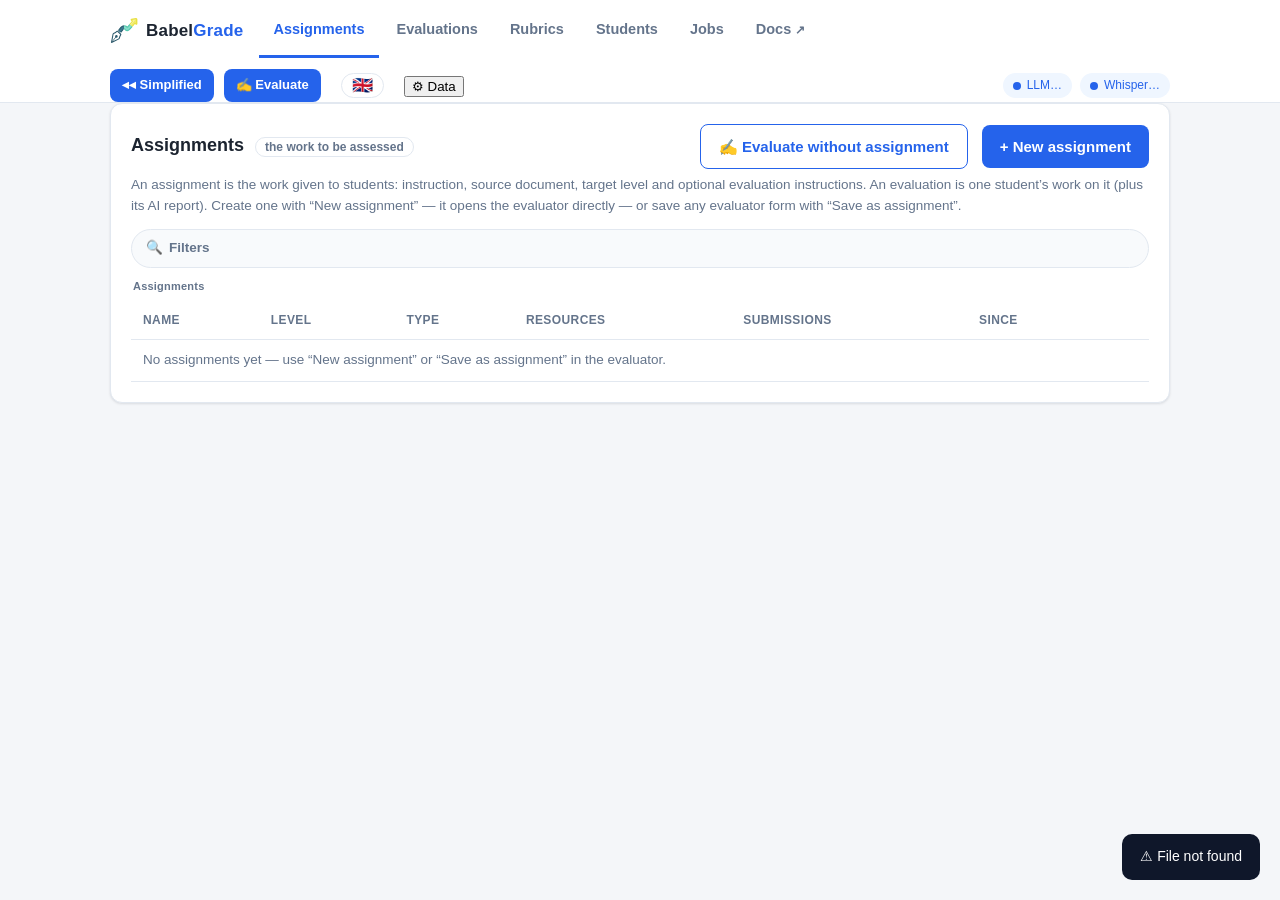
==== commit 8003f0fc: "Mode Éval (round 5) : carte/ligne gauche = 'At {lv} you settle for' + descripteur du niveau inférieu" ====
--- a/static/index.html
+++ b/static/index.html
@@ -819,13 +819,37 @@
    attPaintReport /120 recalc + PUT /api/analyses/{id} save are reused. */
 #eval{position:fixed;inset:0;background:var(--bg);z-index:80;display:flex;flex-direction:column}
 #eval[hidden]{display:none}
-#eval .ev-hdr{display:flex;align-items:center;gap:10px;padding:10px 12px;background:var(--panel);
-  border-bottom:1px solid var(--line);flex:0 0 auto}
+#eval .ev-hdr{display:flex;align-items:center;gap:10px;padding:8px 12px;background:var(--panel);
+  border-bottom:1px solid var(--line);flex:0 0 auto;flex-wrap:wrap;row-gap:6px}
 #eval .ev-hdr .btn-x{width:44px;height:44px;font-size:19px;color:var(--muted);border-radius:10px;flex:0 0 auto}
 #eval .ev-hdr .btn-x:active{background:var(--acc-soft)}
 #eval .ev-crit{font-size:14.5px;font-weight:700;flex:1;min-width:0;white-space:nowrap;overflow:hidden;text-overflow:ellipsis}
 #eval .ev-hdr .score{font-size:13px;color:var(--muted);white-space:nowrap}
 #eval .ev-hdr .score b{color:var(--ink);font-size:14px}
+/* 2026-11-27: the AI-report + Save actions moved UP into the title bar so the
+   landscape mobile layout frees a whole bottom line. In wide viewports they sit
+   on one line with the rest of the header; in narrow portrait they wrap onto a
+   second header row (portrait has the vertical room). margin-left:auto pins the
+   cluster to the right edge. */
+#eval .ev-hdr .ev-hdr-btns{display:flex;gap:6px;margin-left:auto;flex:0 0 auto}
+#eval .ev-hdr .ev-hdr-btns button{padding:7px 11px;border-radius:9px;font-size:12.5px;font-weight:600;
+  background:var(--bg);border:1px solid var(--line);white-space:nowrap}
+#eval .ev-hdr .ev-hdr-btns button:active{background:var(--acc-soft)}
+#eval .ev-hdr .ev-hdr-btns .save{background:var(--ok);color:#fff;font-weight:700;border-color:var(--ok)}
+#eval .ev-hdr .ev-hdr-btns .ai{color:var(--warn)}
+/* 2026-11-27 (round 2): when the analysis has NO prior AI run yet, the AI-report
+   button is meaningless → grey it out (disabled, "no AI analysis yet" tooltip). */
+#eval .ev-hdr .ev-hdr-btns button[disabled]{opacity:.45;cursor:not-allowed;color:var(--muted)!important;
+  background:var(--bg)!important;border-color:var(--line)!important}
+/* in the native portrait layout the header has spare vertical room → the two
+   actions wrap onto their own second row (right-aligned) so the criterion name
+   gets the full first row instead of being squeezed. */
+#eval.ev-port .ev-hdr .ev-hdr-btns{flex:1 0 100%;justify-content:flex-end}
+/* portrait: the swipe hint is long and would clip the criterion name on the
+   first row → let it take its OWN full-width row under the name (portrait has
+   the vertical room). Landscape/desktop keep the hint inline (shorter + the
+   name gets the freed pill space). */
+#eval.ev-port .ev-hdr .ev-hint-inline{flex:1 0 100%}
 #eval .flash{animation:evalflash .9s ease}
 #eval #ev-exitbar{display:none;align-items:center;gap:8px;padding:8px 12px;background:var(--warn-soft,#fff7ed);
   border-bottom:1px solid var(--line);font-size:13px}
@@ -888,8 +912,8 @@
 #eval .ev-col .gap-chip.down{background:#fee2e2;color:#b91c1c}
 #eval .ev-col .badge-set{font-size:11px;font-weight:700;color:#fff;background:var(--acc);
   padding:3px 9px;border-radius:999px;letter-spacing:.3px}
-#eval .ev-col .badge-ai{font-size:11px;font-weight:700;color:var(--warn);background:#fef3c7;
-  border:1px solid #fcd34d;padding:2px 8px;border-radius:999px}
+#eval .ev-col .badge-ai{font-size:11px;font-weight:700;color:#fff;background:var(--warn);
+  padding:2px 8px;border-radius:999px}
 #eval .ev-col .desc{font-size:13.5px;line-height:1.55}
 /* when the exit bar / header eats vertical space the card desc can clip —
    a soft bottom fade signals the text continues, instead of a hard cut */
@@ -903,12 +927,19 @@
 #eval .ev-col .ai-diff{margin-top:10px;font-size:12.5px;color:var(--warn);background:#fffbeb;
   border:1px dashed #fcd34d;border-radius:8px;padding:6px 10px}
 #eval .ev-col .ai-diff a{color:inherit}
-#eval .ev-hint{flex:0 0 auto;text-align:center;font-size:11.5px;color:var(--muted);padding:0 12px 6px}
-#eval .ev-hint.kbd{display:none}
-/* bottom bar: criterion chips + buttons */
+/* 2026-11-27 (tibo, round 2): the swipe/keyboard hint moved UP into the header
+   (where the level pill used to sit) so the bottom hint line is gone — vertical
+   room recovered in the 3-col landscape + desktop layouts. The two bottom
+   #ev-hint-* lines are now hidden; the header carries #ev-hint-inline instead. */
+#eval .ev-hint{display:none}
+/* the header hint: a small muted line sitting where the level pill used to be */
+#eval .ev-hdr .ev-hint-inline{font-size:11.5px;color:var(--muted);white-space:nowrap;
+  overflow:hidden;text-overflow:ellipsis;min-width:0;flex:0 1 auto}
+/* bottom bar: criterion chips only — the AI-report + Save actions moved into
+   the title bar (2026-11-27) to free a bottom line on landscape mobile. */
 #eval .ev-ftr{flex:0 0 auto;background:var(--panel);border-top:1px solid var(--line);
   padding:8px 12px calc(8px + env(safe-area-inset-bottom))}
-#eval .ev-chips{display:flex;gap:6px;margin-bottom:8px;overflow-x:auto}
+#eval .ev-chips{display:flex;gap:6px;overflow-x:auto}
 #eval .ev-chip{flex:1 1 0;min-width:110px;padding:7px 8px;border-radius:10px;font-size:12px;font-weight:600;
   background:var(--bg);border:1px solid var(--line);color:var(--ink);display:flex;flex-direction:column;
   gap:2px;text-align:left;min-height:52px;justify-content:center}
@@ -917,12 +948,8 @@
 #eval .ev-chip .c-name{font-size:12px;font-weight:600;white-space:nowrap;overflow:hidden;text-overflow:ellipsis}
 #eval .ev-chip.on{background:var(--acc-soft);border-color:var(--acc)}
 #eval .ev-chip.on .c-name{color:var(--acc)}
-#eval .ev-btns{display:flex;gap:8px}
-#eval .ev-btns button{padding:9px 14px;border-radius:10px;font-size:13.5px;font-weight:600;
-  background:var(--bg);border:1px solid var(--line)}
-#eval .ev-btns button:active{background:var(--acc-soft)}
-#eval .ev-btns .save{background:var(--ok);color:#fff;font-weight:700;flex:1;border-color:var(--ok)}
-#eval .ev-btns .ai{color:var(--warn)}
+/* the old bottom-bar buttons (.ev-btns) were removed 2026-11-27 — their styles
+   now live on #eval .ev-hdr .ev-hdr-btns (see the header rules above). */
 /* AI report bottom sheet (closed by default — tibo's option (a)) */
 #eval-ai{position:fixed;left:0;right:0;bottom:0;max-height:52%;background:var(--panel);
   border-top:2px solid var(--warn);border-radius:14px 14px 0 0;padding:10px 16px calc(10px + env(safe-area-inset-bottom));
@@ -1007,18 +1034,39 @@
 #eval.ev-port .ev-lvl-btn.on .lv{color:var(--acc)}
 #eval.ev-port .ev-lvl-btn .ai-dot{position:absolute;top:5px;right:7px;font-size:9px;font-weight:800;
   color:#fff;background:var(--warn);border-radius:999px;padding:1px 5px;line-height:1.3}
-/* the entered level's descriptor, compact + scrollable under the fixed grid */
-#eval.ev-port .ev-port-desc{flex:1 1 auto;min-height:0;overflow-y:auto;background:var(--panel);
-  border:1px solid var(--line);border-radius:12px;padding:12px 14px}
+/* 2026-11-27 (tibo, round 2): portrait has vertical room the 3-col landscape
+   can't use. The ENTERED level's descriptor card is now kept COMPACT (capped
+   height, scrollable inside) so a SECOND card below it can spend the freed room:
+   a green → row = what this level GAINS to reach the level above, and a red ←
+   row = what it DROPS to fall back a level. The gap moved OUT of the grid cell
+   (round-1 version) into this dedicated card, with full phrases. Absent at the
+   ends of the scale (A1 has no down row, C2 no up row). */
+#eval.ev-port .ev-port-desc{flex:0 0 auto;max-height:38%;min-height:0;overflow-y:auto;
+  background:var(--panel);border:1px solid var(--line);border-radius:12px;
+  padding:10px 14px;margin-bottom:8px}
 #eval.ev-port .ev-port-desc .pd-hdr{display:flex;align-items:center;justify-content:space-between;
-  gap:8px;margin-bottom:8px}
-#eval.ev-port .ev-port-desc .pd-lv{font-size:20px;font-weight:800;color:var(--acc)}
-#eval.ev-port .ev-port-desc .pd-pts{font-size:12.5px;color:var(--muted)}
+  gap:8px;margin-bottom:6px}
+#eval.ev-port .ev-port-desc .pd-lv{font-size:19px;font-weight:800;color:var(--acc)}
+#eval.ev-port .ev-port-desc .pd-pts{font-size:12px;color:var(--muted)}
 #eval.ev-port .ev-port-desc .pd-ai{font-size:11px;font-weight:700;color:#fff;background:var(--warn);
   padding:2px 8px;border-radius:999px;white-space:nowrap}
 #eval.ev-port .ev-port-desc .pd-ai a{color:#fff;text-decoration:none;font-weight:800;margin-left:3px}
-#eval.ev-port .ev-port-desc .pd-body{font-size:13.5px;line-height:1.55;color:var(--ink)}
+#eval.ev-port .ev-port-desc .pd-body{font-size:13.5px;line-height:1.5;color:var(--ink)}
 #eval.ev-port .ev-port-desc .pd-empty{font-size:13px;color:var(--muted);padding:6px 0}
+/* the gain/loss card: green up row (what to gain to reach the level above) and
+   red down row (what to drop to fall back a level). */
+#eval.ev-port .ev-port-gain{flex:0 0 auto;background:var(--panel);border:1px solid var(--line);
+  border-radius:12px;padding:10px 14px}
+#eval.ev-port .ev-port-gain .pg-row{display:flex;align-items:flex-start;gap:7px;
+  font-size:12px;line-height:1.4}
+#eval.ev-port .ev-port-gain .pg-row + .pg-row{margin-top:9px}
+#eval.ev-port .ev-port-gain .pg-arr{font-weight:800;flex:0 0 auto;font-size:15px;line-height:1.2}
+#eval.ev-port .ev-port-gain .pg-row.up .pg-arr{color:var(--ok)}
+#eval.ev-port .ev-port-gain .pg-row.down .pg-arr{color:var(--err)}
+#eval.ev-port .ev-port-gain .pg-lv{font-weight:800;flex:0 0 auto}
+#eval.ev-port .ev-port-gain .pg-row.up .pg-lv{color:var(--ok)}
+#eval.ev-port .ev-port-gain .pg-row.down .pg-lv{color:var(--err)}
+#eval.ev-port .ev-port-gain .pg-txt{color:#475569;min-width:0}
 @media print{header,nav,.actions,.toast,.lang-tgl{display:none}main{padding:0}}
 /* ============ Annoter — copy viewer with interleaved OCR + highlights (2026-10-08) ============ */
 #annot{position:fixed;inset:0;background:var(--bg);z-index:80;display:flex;flex-direction:column}
@@ -2043,8 +2091,17 @@
     <div class="ev-hdr">
       <button class="btn-x" id="ev-close" title="✕" aria-label="" data-i18n-aria="a11y.close">✕</button>
       <div class="ev-crit" id="ev-crit-name"></div>
-      <span class="pill" id="ev-pill-lvl" style="background:var(--acc-soft);color:var(--acc)"></span>
+      <!-- 2026-11-27 (round 2): the level pill was replaced by the inline
+           swipe/keyboard hint (it moved up from the bottom to free a line).
+           The pill text is still available via the grid .on / centre card. -->
+      <span class="ev-hint-inline" id="ev-hint-inline"></span>
       <span class="score" id="ev-score-hdr"></span>
+      <!-- 2026-11-27: AI-report + Save live in the title bar (was the bottom
+           .ev-btns) so the landscape mobile layout frees a bottom line. -->
+      <div class="ev-hdr-btns">
+        <button class="ai" id="ev-btn-ai"></button>
+        <button class="save" id="ev-btn-save"></button>
+      </div>
     </div>
     <!-- unsaved-changes exit bar (✕ / Esc with pending changes in this session) -->
     <div id="ev-exitbar">
@@ -2054,14 +2111,8 @@
       <button class="btn save-like" id="ev-exit-save"></button>
     </div>
     <div class="ev-cols" id="ev-cols"></div>
-    <div class="ev-hint swipe" id="ev-hint-swipe"></div>
-    <div class="ev-hint kbd" id="ev-hint-kbd"></div>
     <div class="ev-ftr">
       <div class="ev-chips" id="ev-chips"></div>
-      <div class="ev-btns">
-        <button class="ai" id="ev-btn-ai"></button>
-        <button class="save" id="ev-btn-save"></button>
-      </div>
     </div>
     </div>
     <!-- AI report bottom sheet (closed by default; per-criterion justification + evidence) -->
@@ -2436,7 +2487,7 @@
   'rep.unmapped':'Criteria to rate on the A1–C2 scale to finalize the score:','rep.recalc':'Change the levels: the score /',
   'db.reset':'Database reset','db.reseeded':'rubric(s) re-seeded','db.files':'file(s)','hist.empty':'No submissions for this filter.','conf.delSub':'Delete this submission and its analyses?','hist.delBtn':'Delete',
   'purge.none':'No student matches this prefix.','purge.students':'student(s)','purge.conj':' and ','purge.sums':'linked submission(s) would be purged','purge.fate':'(the fate of the submissions is chosen in the confirmation dialog).','purge.show':'Show matches','purge.subs':'submission(s)',
-  'rep.evalUsedFor':'Evaluation instructions used for this analysis','rep.evalUsed':'Evaluation instructions used','rep.evalPdf':'Evaluation instructions PDF','rep.ctxUsed':'Assignment context used for this analysis','rep.accom':'Student accommodations for this analysis','rep.vsTarget':'vs target','rep.conf':'confidence','rep.modelTime':'model time','rep.critGrid':'Criterion (official grid)','rep.levelEdit':'Level (editable)','rep.points':'Points','rep.recalcTail':'and the attested level recompute instantly (deterministic, official thresholds). The attestation stays a recommendation — the teacher decides.','rep.pages':' pages','rep.order':'reading order','hist.assessedAssignment':'Assessed against this assignment','hist.accomTip':'Per-student evaluation accommodations','td.detail':'Assignment details','rub.delCustom':'Delete this custom rubric?','rub.critName':'Criterion name','rub.critDesc':'Descriptor text the model should assess against','rub.delConfirm':'Delete this rubric?','eval.btn':'📋 Evaluate criterion by criterion','eval.btnAgain':'📋 Revise criterion by criterion','eval.set':'ENTERED LEVEL','eval.dsAdd':'This level adds','eval.dsLack':'missing vs this level','eval.dsSame':'exactly the same requirements as','eval.dsFull':'Full descriptor','eval.vs':'vs {lv}','eval.ai':'AI','eval.aiRec':'The AI recommended {lv} ({diff}) — see the AI report','eval.aiPanel':'📎 AI report','eval.evidence':'Evidence kept','eval.fin':'— end of scale —','eval.save':'💾 Save','eval.picked':'Level set: {lv} · {diff} pts → total {total}/120','eval.saved':'Counter-proposal saved','eval.pdEmpty':'Pick a level in the grid above','eval.swipe':'← swipe to pick the left or right level →','eval.kbd':'← / →: pick a neighbour level · 1-4: switch criterion · Esc: close','eval.rotate':'Rotate your phone','eval.rotateSub':'Evaluation mode uses landscape to compare levels side by side.','eval.total':'Total','eval.pts':'pts','eval.exitMsg':'You have unsaved changes in this session. What would you like to do?','eval.exitSave':'💾 Save','eval.exitDiscard':'Discard & exit','eval.exitKeep':'Keep editing','annot.btn':'Annotate the copy','annot.panelTitle':'Add a marker','annot.hintWritten':'Click a first word, then a last word to select a passage — the photo crops to it','annot.cropSel':'zoom on selection','annot.level':'Est. level','annot.note':'Note','annot.save':'💾 Save annotation','annot.clearSel':'Clear selection','annot.select':'Select a passage…','annot.saved':'Annotation saved','annot.saveErr':'Could not save annotation','annot.deleted':'Annotation deleted','annot.list':'Annotations','annot.empty':'No annotations yet.','annot.page':'Page','annot.noOcr':'No OCR yet for this copy.','annot.ocr':'🔍 Run OCR','annot.ocrErr':'OCR failed','annot.ocrRunning':'OCR in progress — the transcription will appear here automatically','rep.copyText':'📝 Copy transcription','rep.copyTextSub':'the text the AI works on — OCR of the page photos','rep.copyTextPasted':'pasted text','rep.copyTextOcr':'OCR of the page photos','rep.copyTextRunning':'OCR in progress — it will appear here automatically (a few minutes)','rep.copyTextBtn':'🔍 Run OCR now','annot.noPhotos':'No photos attached to this copy','annot.noAudio':'No audio attached to this submission','annot.noSub':'No analysis selected','annot.loadErr':'Could not load the copy','annot.kindWritten':'Written copy','annot.kindOral':'Oral recording','annot.editTitle':'Edit annotation','annot.delete':'🗑 Delete','annot.link':'Link to criterion','annot.unlink':'Unlink','annot.linkedPassages':'Linked passages','annot.linkLabel':'Criterion','annot.editTranscript':'✏️ Correct the transcript','annot.saveTranscript':'💾 Save corrections','annot.discardTranscript':'Discard corrections','annot.transOrig':'Original (ASR)','annot.transCorr':'Corrected','annot.editTranscriptHint':'Click a line to edit it, then “Save corrections”.','annot.transSaved':'Transcript correction saved','annot.transDiscarded':'Correction discarded','annot.phNote':'e.g. Beautiful control of the argument here','annot.cut':'cut','annot.cutTip':'Line reaches the right edge of the photo — the text may be cut off. Tip: re-shoot the page with more margin, then re-run the OCR.',
+  'rep.evalUsedFor':'Evaluation instructions used for this analysis','rep.evalUsed':'Evaluation instructions used','rep.evalPdf':'Evaluation instructions PDF','rep.ctxUsed':'Assignment context used for this analysis','rep.accom':'Student accommodations for this analysis','rep.vsTarget':'vs target','rep.conf':'confidence','rep.modelTime':'model time','rep.critGrid':'Criterion (official grid)','rep.levelEdit':'Level (editable)','rep.points':'Points','rep.recalcTail':'and the attested level recompute instantly (deterministic, official thresholds). The attestation stays a recommendation — the teacher decides.','rep.pages':' pages','rep.order':'reading order','hist.assessedAssignment':'Assessed against this assignment','hist.accomTip':'Per-student evaluation accommodations','td.detail':'Assignment details','rub.delCustom':'Delete this custom rubric?','rub.critName':'Criterion name','rub.critDesc':'Descriptor text the model should assess against','rub.delConfirm':'Delete this rubric?','eval.btn':'📋 Evaluate criterion by criterion','eval.btnAgain':'📋 Revise criterion by criterion','eval.set':'ENTERED LEVEL','eval.dsFull':'Full descriptor','eval.vs':'vs {lv}','eval.ai':'AI','eval.aiRec':'The AI recommended {lv} ({diff}) — see the AI report','eval.aiPanel':'📎 AI report','eval.evidence':'Evidence kept','eval.fin':'— end of scale —','eval.save':'💾 Save','eval.picked':'Level set: {lv} · {diff} pts → total {total}/120','eval.saved':'Counter-proposal saved','eval.pdEmpty':'Pick a level in the grid above','eval.swipe':'← swipe to pick the left or right level →','eval.kbd':'← / →: pick a neighbour level · 1-4: switch criterion · Esc: close','eval.rotate':'Rotate your phone','eval.rotateSub':'Evaluation mode uses landscape to compare levels side by side.','eval.total':'Total','eval.pts':'pts','eval.gainUp':'What it takes to reach','eval.settleFor':'At {lv} you settle for','eval.aiNone':'No AI analysis yet','eval.exitMsg':'You have unsaved changes in this session. What would you like to do?','eval.exitSave':'💾 Save','eval.exitDiscard':'Discard & exit','eval.exitKeep':'Keep editing','annot.btn':'Annotate the copy','annot.panelTitle':'Add a marker','annot.hintWritten':'Click a first word, then a last word to select a passage — the photo crops to it','annot.cropSel':'zoom on selection','annot.level':'Est. level','annot.note':'Note','annot.save':'💾 Save annotation','annot.clearSel':'Clear selection','annot.select':'Select a passage…','annot.saved':'Annotation saved','annot.saveErr':'Could not save annotation','annot.deleted':'Annotation deleted','annot.list':'Annotations','annot.empty':'No annotations yet.','annot.page':'Page','annot.noOcr':'No OCR yet for this copy.','annot.ocr':'🔍 Run OCR','annot.ocrErr':'OCR failed','annot.ocrRunning':'OCR in progress — the transcription will appear here automatically','rep.copyText':'📝 Copy transcription','rep.copyTextSub':'the text the AI works on — OCR of the page photos','rep.copyTextPasted':'pasted text','rep.copyTextOcr':'OCR of the page photos','rep.copyTextRunning':'OCR in progress — it will appear here automatically (a few minutes)','rep.copyTextBtn':'🔍 Run OCR now','annot.noPhotos':'No photos attached to this copy','annot.noAudio':'No audio attached to this submission','annot.noSub':'No analysis selected','annot.loadErr':'Could not load the copy','annot.kindWritten':'Written copy','annot.kindOral':'Oral recording','annot.editTitle':'Edit annotation','annot.delete':'🗑 Delete','annot.link':'Link to criterion','annot.unlink':'Unlink','annot.linkedPassages':'Linked passages','annot.linkLabel':'Criterion','annot.editTranscript':'✏️ Correct the transcript','annot.saveTranscript':'💾 Save corrections','annot.discardTranscript':'Discard corrections','annot.transOrig':'Original (ASR)','annot.transCorr':'Corrected','annot.editTranscriptHint':'Click a line to edit it, then “Save corrections”.','annot.transSaved':'Transcript correction saved','annot.transDiscarded':'Correction discarded','annot.phNote':'e.g. Beautiful control of the argument here','annot.cut':'cut','annot.cutTip':'Line reaches the right edge of the photo — the text may be cut off. Tip: re-shoot the page with more margin, then re-run the OCR.',
    'ph.instr':'e.g. Write a 250-word review of the documentary ’The Last Horizon’. Include a recommendation.','ph.docText':'Paste the text / questions the student’s work is based on (or upload photos / PDF / audio below).','ph.accom':'e.g. The student is dyslexic — do not count spelling mistakes as harshly.','ph.written':'Paste the student’s written work here. If the copy is handwritten you can instead attach the page photos below — the model reads them directly.','ph.evalNotes':'e.g. The student must have understood the ironic tone of the text. The closing must be polite.','ph.histClass':'e.g. 26/27-LMY','ph.asgnInstr':'e.g. Write a 250-word review of the documentary ’The Last Horizon’.','ph.asgnDoc':'Paste the document / questions… (or attach a file below)','ph.asgnEval':'What to check in this work…','ph.purge':'e.g. 25/26 — deletes every student whose code starts with this','ph.fullName':'Full name','st.noPhoto':'No photo attached (text only)','st.photosN':'photo(s), in reading order','st.noLabelPhotos':'No {label} photo(s) (use the text / PDF above instead)','st.removePhoto':'Remove photo','st.removePage':'Remove page','st.noDocAudio':'No document audio (use the text box above instead)','st.noDocPdf':'No source-document PDF attached','st.photosImages':'Photos must be images (png/jpg/webp/heic)','st.filesN':'file(s)','st.noInstrPdf':'No instruction PDF attached','st.noEvalPdf':'No evaluation-instructions PDF attached','st.removePdf':'Remove {label} PDF','st.removeBtn':'Remove','st.noAudio':'No audio (paste the text above instead)','st.removeDocAudio':'Remove audio','st.audioPriority':'audio takes priority over this PDF','lbl.instr':'instruction','lbl.doc':'source document','lbl.eval':'evaluation instructions','an.chooseRubric':'Choose a rubric first','lang.en':'English','lang.fr':'French','lang.es':'Spanish','lang.de':'German','lang.label':'Language','a11y.close':'Close','a11y.zoomIn':'Zoom in','a11y.zoomOut':'Zoom out','a11y.removePhoto':'Remove photo','a11y.clearSel':'Clear selection',
   'jobs.title':'Processing queue','jobs.help':'Long processing (Whisper transcription, document extraction, AI analysis) runs as background jobs. Click a running or queued job to follow its live progress.','jobs.workers':'Simultaneous jobs','jobs.queued':'Queued','jobs.running':'Running','jobs.all':'All','jobs.refresh':'Refresh','jobs.type':'Type','jobs.status':'Status','jobs.phase':'Phase','jobs.submission':'Submission','jobs.queuedAt':'Queued','jobs.duration':'Duration','jobs.error':'Error','jobs.follow':'Live job','jobs.keepWorking':'The job continues in the background — you can navigate away.','jobs.empty':'No jobs for this filter.','jobs.cancel':'Cancel','jobs.open':'▶ Follow','jobs.close':'✕ Close','jobs.phase.preparing':'Preparing','jobs.phase.transcribing':'Transcribing audio (Whisper)','jobs.phase.analyzing':'AI analysis','jobs.phase.persisting':'Saving results','jobs.k.analyze':'AI analysis','jobs.k.evaluate':'Evaluate first','jobs.k.run_ai':'AI re-run','jobs.k.reanalyze':'Re-grade','jobs.k.stats_ai':'AI insight (stats)','jobs.st.queued':'⏳ Queued','jobs.st.running':'▶ Running','jobs.st.done':'✓ Done','jobs.st.error':'✕ Error','jobs.st.cancelled':'◌ Cancelled','jobs.cancelledToast':'Job cancelled','jobs.enqueued':'Queued','jobs.result':'Result','jobs.qpos':'In queue n°{n}',
 'jobs.started':'Started','jobs.finished':'Finished','jobs.elapsed':'elapsed','jobs.metaAnalysis':'analysis','jobs.jsonBtn':'Output (JSON)','jobs.jsonEmpty':'No result yet — the job is still running.','nav.docs':'Docs',
@@ -2521,7 +2572,7 @@
   'rep.unmapped':'Critères à noter sur l’échelle A1–C2 pour finaliser le score :','rep.recalc':'Modifiez les niveaux : le score /',
   'db.reset':'Base réinitialisée','db.reseeded':'grille(s) rechargée(s)','db.files':'fichier(s)','hist.empty':'Aucune production pour ce filtre.','conf.delSub':'Supprimer cette production et ses analyses ?','hist.delBtn':'Supprimer',
   'purge.none':'Aucun élève ne correspond à ce préfixe.','purge.students':'élève(s)','purge.conj':' et ','purge.sums':'production(s) liée(s) seraient purgées','purge.fate':'(le sort des productions se choisit dans la boîte de confirmation).','purge.show':'Afficher les correspondances','purge.subs':'production(s)',
-  'rep.evalUsedFor':'Consignes d’évaluation utilisées','rep.evalUsed':'Consignes d’évaluation utilisées','rep.evalPdf':'Consignes d’évaluation PDF','rep.ctxUsed':'Contexte du sujet utilisé pour cette analyse','rep.accom':'Aménagements de l’élève pour cette analyse','rep.vsTarget':'vs cible','rep.conf':'confiance','rep.modelTime':'temps modèle','rep.critGrid':'Critère (grille officielle)','rep.levelEdit':'Niveau (modifiable)','rep.points':'Points','rep.recalcTail':'et le niveau attesté se recalculent instantanément (déterministe, seuils officiels). L’attestation reste une recommandation — l’enseignant décide.','rep.pages':' pages','rep.order':'ordre de lecture','hist.assessedAssignment':'Évaluée par rapport à ce sujet','hist.accomTip':'Aménagements d’évaluation pour cet élève','td.detail':'Détail du sujet','rub.delCustom':'Supprimer cette grille personnalisée ?','rub.critName':'Nom du critère','rub.critDesc':'Descripteur que le modèle doit évaluer','rub.delConfirm':'Supprimer cette grille ?','eval.btn':'📋 Évaluer critère par critère','eval.btnAgain':'📋 Revoir critère par critère','eval.set':'NIVEAU SAISI','eval.dsAdd':'Ce niveau ajoute','eval.dsLack':'manque par rapport à ce niveau','eval.dsSame':'exigences identiques à','eval.dsFull':'Descripteur complet','eval.vs':'vs {lv}','eval.ai':'IA','eval.aiRec':'L’IA a recommandé {lv} ({diff}) — voir le rapport IA','eval.aiPanel':'📎 Rapport IA','eval.evidence':'Preuves retenues','eval.fin':'— fin d’échelle —','eval.save':'💾 Sauvegarder','eval.picked':'Niveau saisi : {lv} · {diff} pts → total {total}/120','eval.saved':'Contre-proposition enregistrée','eval.pdEmpty':'Choisissez un niveau dans la grille ci-dessus','eval.swipe':'← glissez pour choisir le niveau de gauche ou de droite →','eval.kbd':'← / → : choisir le niveau voisin · 1-4 : changer de critère · Échap : quitter','eval.rotate':'Tournez votre téléphone','eval.rotateSub':'Le mode évaluation utilise le mode paysage pour comparer les niveaux côte à côte.','eval.total':'Total','eval.pts':'pts','eval.exitMsg':'Vous avez des modifications non enregistrées dans cette session. Que souhaitez-vous faire ?','eval.exitSave':'💾 Sauvegarder','eval.exitDiscard':'Quitter sans enregistrer','eval.exitKeep':'Continuer l’édition','annot.btn':'Annoter la copie','annot.panelTitle':'Ajouter un repère','annot.hintWritten':'Cliquez sur un 1er mot puis un dernier mot pour sélectionner un passage — la photo est recadrée dessus','annot.cropSel':'zoom sur la sélection','annot.level':'Niveau est.','annot.note':'Note','annot.save':'💾 Enregistrer','annot.clearSel':'Effacer la sélection','annot.select':'Sélectionnez un passage…','annot.saved':'Annotation enregistrée','annot.saveErr':'Impossible d’enregistrer l’annotation','annot.deleted':'Annotation supprimée','annot.list':'Annotations','annot.empty':'Aucune annotation pour l’instant.','annot.page':'Page','annot.noOcr':'Pas encore d’OCR pour cette copie.','annot.ocr':'🔍 Lancer l’OCR','annot.ocrErr':'L’OCR a échoué','annot.ocrRunning':'OCR en cours — la transcription apparaîtra ici automatiquement','rep.copyText':'📝 Transcription de la copie','rep.copyTextSub':'le texte sur lequel travaille l’IA — OCR des photos','rep.copyTextPasted':'texte collé','rep.copyTextOcr':'OCR des photos','rep.copyTextRunning':'OCR en cours — il apparaîtra ici automatiquement (quelques minutes)','rep.copyTextBtn':'🔍 Lancer l’OCR maintenant','annot.noPhotos':'Aucune photo attachée à cette copie','annot.noAudio':'Aucun audio attaché à cette production','annot.noSub':'Aucune analyse sélectionnée','annot.loadErr':'Impossible de charger la copie','annot.kindWritten':'Copie écrite','annot.kindOral':'Production orale','annot.editTitle':'Modifier l’annotation','annot.delete':'🗑 Supprimer','annot.link':'Lier au critère','annot.unlink':'Dissocier','annot.linkedPassages':'Passages liés','annot.linkLabel':'Critère','annot.editTranscript':'✏️ Corriger le transcript','annot.saveTranscript':'💾 Enregistrer les corrections','annot.discardTranscript':'Abandonner les corrections','annot.transOrig':'Original (ASR)','annot.transCorr':'Corrigé','annot.editTranscriptHint':'Cliquez sur une ligne pour la modifier, puis « Enregistrer les corrections ».','annot.transSaved':'Correction du transcript enregistrée','annot.transDiscarded':'Correction abandonnée','annot.phNote':'ex. Très belle maîtrise de l’argumentation ici','annot.cut':'coupée','annot.cutTip':'La ligne atteint le bord droit de la photo — le texte peut être coupé. Astuce : reprenez la photo avec plus de marge, puis relancez l’OCR.',
+  'rep.evalUsedFor':'Consignes d’évaluation utilisées','rep.evalUsed':'Consignes d’évaluation utilisées','rep.evalPdf':'Consignes d’évaluation PDF','rep.ctxUsed':'Contexte du sujet utilisé pour cette analyse','rep.accom':'Aménagements de l’élève pour cette analyse','rep.vsTarget':'vs cible','rep.conf':'confiance','rep.modelTime':'temps modèle','rep.critGrid':'Critère (grille officielle)','rep.levelEdit':'Niveau (modifiable)','rep.points':'Points','rep.recalcTail':'et le niveau attesté se recalculent instantanément (déterministe, seuils officiels). L’attestation reste une recommandation — l’enseignant décide.','rep.pages':' pages','rep.order':'ordre de lecture','hist.assessedAssignment':'Évaluée par rapport à ce sujet','hist.accomTip':'Aménagements d’évaluation pour cet élève','td.detail':'Détail du sujet','rub.delCustom':'Supprimer cette grille personnalisée ?','rub.critName':'Nom du critère','rub.critDesc':'Descripteur que le modèle doit évaluer','rub.delConfirm':'Supprimer cette grille ?','eval.btn':'📋 Évaluer critère par critère','eval.btnAgain':'📋 Revoir critère par critère','eval.set':'NIVEAU SAISI','eval.dsFull':'Descripteur complet','eval.vs':'vs {lv}','eval.ai':'IA','eval.aiRec':'L’IA a recommandé {lv} ({diff}) — voir le rapport IA','eval.aiPanel':'📎 Rapport IA','eval.evidence':'Preuves retenues','eval.fin':'— fin d’échelle —','eval.save':'💾 Sauvegarder','eval.picked':'Niveau saisi : {lv} · {diff} pts → total {total}/120','eval.saved':'Contre-proposition enregistrée','eval.pdEmpty':'Choisissez un niveau dans la grille ci-dessus','eval.swipe':'← glissez pour choisir le niveau de gauche ou de droite →','eval.kbd':'← / → : choisir le niveau voisin · 1-4 : changer de critère · Échap : quitter','eval.rotate':'Tournez votre téléphone','eval.rotateSub':'Le mode évaluation utilise le mode paysage pour comparer les niveaux côte à côte.','eval.total':'Total','eval.pts':'pts','eval.gainUp':'Pour atteindre','eval.settleFor':'À {lv} on se contente de','eval.aiNone':'Pas encore d’analyse IA','eval.exitMsg':'Vous avez des modifications non enregistrées dans cette session. Que souhaitez-vous faire ?','eval.exitSave':'💾 Sauvegarder','eval.exitDiscard':'Quitter sans enregistrer','eval.exitKeep':'Continuer l’édition','annot.btn':'Annoter la copie','annot.panelTitle':'Ajouter un repère','annot.hintWritten':'Cliquez sur un 1er mot puis un dernier mot pour sélectionner un passage — la photo est recadrée dessus','annot.cropSel':'zoom sur la sélection','annot.level':'Niveau est.','annot.note':'Note','annot.save':'💾 Enregistrer','annot.clearSel':'Effacer la sélection','annot.select':'Sélectionnez un passage…','annot.saved':'Annotation enregistrée','annot.saveErr':'Impossible d’enregistrer l’annotation','annot.deleted':'Annotation supprimée','annot.list':'Annotations','annot.empty':'Aucune annotation pour l’instant.','annot.page':'Page','annot.noOcr':'Pas encore d’OCR pour cette copie.','annot.ocr':'🔍 Lancer l’OCR','annot.ocrErr':'L’OCR a échoué','annot.ocrRunning':'OCR en cours — la transcription apparaîtra ici automatiquement','rep.copyText':'📝 Transcription de la copie','rep.copyTextSub':'le texte sur lequel travaille l’IA — OCR des photos','rep.copyTextPasted':'texte collé','rep.copyTextOcr':'OCR des photos','rep.copyTextRunning':'OCR en cours — il apparaîtra ici automatiquement (quelques minutes)','rep.copyTextBtn':'🔍 Lancer l’OCR maintenant','annot.noPhotos':'Aucune photo attachée à cette copie','annot.noAudio':'Aucun audio attaché à cette production','annot.noSub':'Aucune analyse sélectionnée','annot.loadErr':'Impossible de charger la copie','annot.kindWritten':'Copie écrite','annot.kindOral':'Production orale','annot.editTitle':'Modifier l’annotation','annot.delete':'🗑 Supprimer','annot.link':'Lier au critère','annot.unlink':'Dissocier','annot.linkedPassages':'Passages liés','annot.linkLabel':'Critère','annot.editTranscript':'✏️ Corriger le transcript','annot.saveTranscript':'💾 Enregistrer les corrections','annot.discardTranscript':'Abandonner les corrections','annot.transOrig':'Original (ASR)','annot.transCorr':'Corrigé','annot.editTranscriptHint':'Cliquez sur une ligne pour la modifier, puis « Enregistrer les corrections ».','annot.transSaved':'Correction du transcript enregistrée','annot.transDiscarded':'Correction abandonnée','annot.phNote':'ex. Très belle maîtrise de l’argumentation ici','annot.cut':'coupée','annot.cutTip':'La ligne atteint le bord droit de la photo — le texte peut être coupé. Astuce : reprenez la photo avec plus de marge, puis relancez l’OCR.',
   'ph.instr':'ex. Écrire une critique de 250 mots du documentaire ’The Last Horizon’. Incluez une recommandation.','ph.docText':'Collez le texte / les questions sur lesquelles se base la production de l’élève (ou joignez photos / PDF / audio ci-dessous).','ph.accom':'ex. L’élève est dyslexique — ne pas compter les fautes d’orthographe aussi lourdement.','ph.written':'Collez ici la production écrite de l’élève. Si la copie est manuscrite, vous pouvez à la place joindre les photos des pages ci-contre — le modèle les lit directement.','ph.evalNotes':'ex. L’élève a dû comprendre le ton ironique du texte. La conclusion doit être polie.','ph.histClass':'ex. 26/27-LMY','ph.asgnInstr':'ex. Écrire une critique de 250 mots du documentaire ’The Last Horizon’.','ph.asgnDoc':'Collez le document / les questions… (ou joignez un fichier ci-dessous)','ph.asgnEval':'Ce qu’il faut vérifier dans ce travail…','ph.purge':'ex. 25/26 — supprime tout élève dont le code commence par ceci','ph.fullName':'Nom complet','st.noPhoto':'Aucune photo jointe (texte seul)','st.photosN':'photo(s), dans l’ordre de lecture','st.noLabelPhotos':'Aucune photo de {label} (utilisez le texte / PDF ci-dessus à la place)','st.removePhoto':'Retirer la photo','st.removePage':'Retirer la page','st.noDocAudio':'Aucun audio du document (utilisez la boîte de texte ci-dessus à la place)','st.noDocPdf':'Aucun PDF du document source joint','st.photosImages':'Les photos doivent être des images (png/jpg/webp/heic)','st.filesN':'fichier(s)','st.noInstrPdf':'Aucun PDF de consigne joint','st.noEvalPdf':'Aucun PDF de consignes d’évaluation joint','st.removePdf':'Retirer le PDF ({label})','st.removeBtn':'Retirer','st.noAudio':'Aucun audio (collez le texte ci-dessus à la place)','st.removeDocAudio':'Retirer l’audio','st.audioPriority':'l’audio a priorité sur ce PDF','lbl.instr':'la consigne','lbl.doc':'le document source','lbl.eval':'les consignes d’évaluation','an.chooseRubric':'Choisissez d’abord une grille','lang.en':'Anglais','lang.fr':'Français','lang.es':'Espagnol','lang.de':'Allemand','lang.label':'Langue','a11y.close':'Fermer','a11y.zoomIn':'Zoomer','a11y.zoomOut':'Réduire','a11y.removePhoto':'Retirer la photo','a11y.clearSel':'Effacer la sélection',
   'nav.jobs':'Tâches','jobs.title':'File de traitement','jobs.help':'Les traitements longs (transcription Whisper, extraction de documents, analyse IA) s’exécutent en arrière-plan comme des tâches. Cliquez sur une tâche en cours ou en attente pour suivre sa progression en direct.','jobs.workers':'Tâches simultanées','jobs.queued':'En attente','jobs.running':'En cours','jobs.all':'Toutes','jobs.refresh':'Actualiser','jobs.type':'Type','jobs.status':'Statut','jobs.phase':'Phase','jobs.submission':'Production','jobs.queuedAt':'Mise en file','jobs.duration':'Durée','jobs.error':'Erreur','jobs.follow':'Tâche en direct','jobs.keepWorking':'La tâche continue en arrière-plan — vous pouvez naviguer.','jobs.empty':'Aucune tâche pour ce filtre.','jobs.cancel':'Annuler','jobs.open':'▶ Suivre','jobs.close':'✕ Fermer','jobs.phase.preparing':'Préparation','jobs.phase.transcribing':'Transcription audio (Whisper)','jobs.phase.analyzing':'Analyse IA','jobs.phase.persisting':'Enregistrement des résultats','jobs.k.analyze':'Analyse IA','jobs.k.evaluate':'Évaluer d’abord','jobs.k.run_ai':'Relance IA','jobs.k.reanalyze':'Re-notation','jobs.k.stats_ai':'Avis IA (stats)','jobs.st.queued':'⏳ En attente','jobs.st.running':'▶ En cours','jobs.st.done':'✓ Terminé','jobs.st.error':'✕ Erreur','jobs.st.cancelled':'◌ Annulé','jobs.cancelledToast':'Tâche annulée','jobs.enqueued':'En file','jobs.result':'Résultat','jobs.qpos':'En file n°{n}',
 'jobs.started':'Démarrée à','jobs.finished':'Terminée à','jobs.elapsed':'durée','jobs.metaAnalysis':'analyse','jobs.jsonBtn':'Résultat (JSON)','jobs.jsonEmpty':'Pas encore de résultat — la tâche est en cours.','nav.docs':'Docs',
@@ -2606,7 +2657,7 @@
   'rep.unmapped':'Criterios a valorar en la escala A1–C2 para fijar la puntuación:','rep.recalc':'Cambia los niveles: la puntuación /',
   'db.reset':'Base de datos reiniciada','db.reseeded':'rúbrica(s) re-sembrada(s)','db.files':'archivo(s)','hist.empty':'Sin producciones para este filtro.','conf.delSub':'¿Borrar esta producción y sus análisis?','hist.delBtn':'Eliminar',
   'purge.none':'Ningún estudiante coincide con este prefijo.','purge.students':'estudiante(s)','purge.conj':' y ','purge.sums':'producción(es) vinculada(s) serían purgadas','purge.fate':'(el destino de las producciones se elige en el diálogo de confirmación).','purge.show':'Mostrar coincidencias','purge.subs':'producción(es)',
-  'rep.evalUsedFor':'Consignas de evaluación utilizadas en este análisis','rep.evalUsed':'Consignas de evaluación utilizadas','rep.evalPdf':'Consignas de evaluación PDF','rep.ctxUsed':'Contexto de la tarea usado en esta evaluación','rep.accom':'Adaptaciones del estudiante para este análisis','rep.vsTarget':'vs objetivo','rep.conf':'confianza','rep.modelTime':'tiempo del modelo','rep.critGrid':'Criterio (rejilla oficial)','rep.levelEdit':'Nivel (editable)','rep.points':'Puntos','rep.recalcTail':'y el nivel certificado se recalculan al instante (determinista, umbrales oficiales). La certificación sigue siendo una recomendación — el profesor decide.','rep.pages':' páginas','rep.order':'orden de lectura','hist.assessedAssignment':'Evaluada respecto a esta tarea','hist.accomTip':'Adaptaciones de evaluación para este estudiante','td.detail':'Detalle de la tarea','rub.delCustom':'¿Borrar esta rúbrica personalizada?','rub.critName':'Nombre del criterio','rub.critDesc':'Texto descriptivo contra el cual el modelo debe evaluar','rub.delConfirm':'¿Borrar esta rúbrica?','eval.btn':'📋 Evaluar criterio a criterio','eval.btnAgain':'📋 Revisar criterio a criterio','eval.set':'NIVEL INTRODUCIDO','eval.dsAdd':'Este nivel añade','eval.dsLack':'falta en comparación con este nivel','eval.dsSame':'exigencias idénticas a','eval.dsFull':'Descriptor completo','eval.vs':'vs {lv}','eval.ai':'IA','eval.aiRec':'La IA recomendó {lv} ({diff}) — ver informe de la IA','eval.aiPanel':'📎 Informe IA','eval.evidence':'Evidencias retenidas','eval.fin':'— fin de la escala —','eval.save':'💾 Guardar','eval.picked':'Nivel introducido: {lv} · {diff} pts → total {total}/120','eval.saved':'Contrapropuesta guardada','eval.pdEmpty':'Elige un nivel en la rejilla de arriba','eval.swipe':'← deslice para elegir el nivel de la izquierda o de la derecha →','eval.kbd':'← / →: elegir un nivel vecino · 1-4: cambiar de criterio · Esc: cerrar','eval.rotate':'Gire su teléfono','eval.rotateSub':'El modo de evaluación usa el modo horizontal para comparar niveles lado a lado.','eval.total':'Total','eval.pts':'pts','eval.exitMsg':'Tiene cambios sin guardar en esta sesión. ¿Qué desea hacer?','eval.exitSave':'💾 Guardar','eval.exitDiscard':'Salir sin guardar','eval.exitKeep':'Seguir editando','annot.btn':'Anotar la copia','annot.panelTitle':'Añadir un marcador','annot.hintWritten':'Haz clic en una primera palabra y luego en la última para seleccionar un pasaje — la foto se recorta a él','annot.cropSel':'zoom en la selección','annot.level':'Niv. est.','annot.note':'Nota','annot.save':'💾 Guardar anotación','annot.clearSel':'Limpiar selección','annot.select':'Selecciona un pasaje…','annot.saved':'Anotación guardada','annot.saveErr':'No se pudo guardar la anotación','annot.deleted':'Anotación eliminada','annot.list':'Anotaciones','annot.empty':'Aún no hay anotaciones.','annot.page':'Página','annot.noOcr':'Todavía no hay OCR de esta copia.','annot.ocr':'🔍 Ejecutar OCR','annot.ocrErr':'El OCR falló','annot.ocrRunning':'OCR en curso: la transcripción aparecerá aquí automáticamente','rep.copyText':'📝 Transcripción de la copia','rep.copyTextSub':'el texto sobre el que trabaja la IA — OCR de las fotos','rep.copyTextPasted':'texto pegado','rep.copyTextOcr':'OCR de las fotos','rep.copyTextRunning':'OCR en curso: aparecerá aquí automáticamente (unos minutos)','rep.copyTextBtn':'🔍 Ejecutar OCR ahora','annot.noPhotos':'No hay fotos adjuntas a esta copia','annot.noAudio':'No hay audio adjunto a esta producción','annot.noSub':'No se seleccionó ningún análisis','annot.loadErr':'No se pudo cargar la copia','annot.kindWritten':'Copia escrita','annot.kindOral':'Producción oral','annot.editTitle':'Editar anotación','annot.delete':'🗑 Eliminar','annot.link':'Vincular al criterio','annot.unlink':'Desvincular','annot.linkedPassages':'Pasajes vinculados','annot.linkLabel':'Criterio','annot.editTranscript':'✏️ Corregir la transcripción','annot.saveTranscript':'💾 Guardar correcciones','annot.discardTranscript':'Descartar correcciones','annot.transOrig':'Original (ASR)','annot.transCorr':'Corregido','annot.editTranscriptHint':'Haz clic en una línea para editarla y luego « Guardar correcciones ».','annot.transSaved':'Corrección de la transcripción guardada','annot.transDiscarded':'Corrección descartada','annot.phNote':'p. ej. Muy buen dominio del argumento aquí','annot.cut':'cortada','annot.cutTip':'La línea llega al borde derecho de la foto — el texto puede estar cortado. Consejo: vuelve a fotografiar la página con más margen y luego vuelve a ejecutar el OCR.',
+  'rep.evalUsedFor':'Consignas de evaluación utilizadas en este análisis','rep.evalUsed':'Consignas de evaluación utilizadas','rep.evalPdf':'Consignas de evaluación PDF','rep.ctxUsed':'Contexto de la tarea usado en esta evaluación','rep.accom':'Adaptaciones del estudiante para este análisis','rep.vsTarget':'vs objetivo','rep.conf':'confianza','rep.modelTime':'tiempo del modelo','rep.critGrid':'Criterio (rejilla oficial)','rep.levelEdit':'Nivel (editable)','rep.points':'Puntos','rep.recalcTail':'y el nivel certificado se recalculan al instante (determinista, umbrales oficiales). La certificación sigue siendo una recomendación — el profesor decide.','rep.pages':' páginas','rep.order':'orden de lectura','hist.assessedAssignment':'Evaluada respecto a esta tarea','hist.accomTip':'Adaptaciones de evaluación para este estudiante','td.detail':'Detalle de la tarea','rub.delCustom':'¿Borrar esta rúbrica personalizada?','rub.critName':'Nombre del criterio','rub.critDesc':'Texto descriptivo contra el cual el modelo debe evaluar','rub.delConfirm':'¿Borrar esta rúbrica?','eval.btn':'📋 Evaluar criterio a criterio','eval.btnAgain':'📋 Revisar criterio a criterio','eval.set':'NIVEL INTRODUCIDO','eval.dsFull':'Descriptor completo','eval.vs':'vs {lv}','eval.ai':'IA','eval.aiRec':'La IA recomendó {lv} ({diff}) — ver informe de la IA','eval.aiPanel':'📎 Informe IA','eval.evidence':'Evidencias retenidas','eval.fin':'— fin de la escala —','eval.save':'💾 Guardar','eval.picked':'Nivel introducido: {lv} · {diff} pts → total {total}/120','eval.saved':'Contrapropuesta guardada','eval.pdEmpty':'Elige un nivel en la rejilla de arriba','eval.swipe':'← deslice para elegir el nivel de la izquierda o de la derecha →','eval.kbd':'← / →: elegir un nivel vecino · 1-4: cambiar de criterio · Esc: cerrar','eval.rotate':'Gire su teléfono','eval.rotateSub':'El modo de evaluación usa el modo horizontal para comparar niveles lado a lado.','eval.total':'Total','eval.pts':'pts','eval.gainUp':'Para alcanzar','eval.settleFor':'En {lv} te conformas a','eval.aiNone':'Aún sin análisis de IA','eval.exitMsg':'Tiene cambios sin guardar en esta sesión. ¿Qué desea hacer?','eval.exitSave':'💾 Guardar','eval.exitDiscard':'Salir sin guardar','eval.exitKeep':'Seguir editando','annot.btn':'Anotar la copia','annot.panelTitle':'Añadir un marcador','annot.hintWritten':'Haz clic en una primera palabra y luego en la última para seleccionar un pasaje — la foto se recorta a él','annot.cropSel':'zoom en la selección','annot.level':'Niv. est.','annot.note':'Nota','annot.save':'💾 Guardar anotación','annot.clearSel':'Limpiar selección','annot.select':'Selecciona un pasaje…','annot.saved':'Anotación guardada','annot.saveErr':'No se pudo guardar la anotación','annot.deleted':'Anotación eliminada','annot.list':'Anotaciones','annot.empty':'Aún no hay anotaciones.','annot.page':'Página','annot.noOcr':'Todavía no hay OCR de esta copia.','annot.ocr':'🔍 Ejecutar OCR','annot.ocrErr':'El OCR falló','annot.ocrRunning':'OCR en curso: la transcripción aparecerá aquí automáticamente','rep.copyText':'📝 Transcripción de la copia','rep.copyTextSub':'el texto sobre el que trabaja la IA — OCR de las fotos','rep.copyTextPasted':'texto pegado','rep.copyTextOcr':'OCR de las fotos','rep.copyTextRunning':'OCR en curso: aparecerá aquí automáticamente (unos minutos)','rep.copyTextBtn':'🔍 Ejecutar OCR ahora','annot.noPhotos':'No hay fotos adjuntas a esta copia','annot.noAudio':'No hay audio adjunto a esta producción','annot.noSub':'No se seleccionó ningún análisis','annot.loadErr':'No se pudo cargar la copia','annot.kindWritten':'Copia escrita','annot.kindOral':'Producción oral','annot.editTitle':'Editar anotación','annot.delete':'🗑 Eliminar','annot.link':'Vincular al criterio','annot.unlink':'Desvincular','annot.linkedPassages':'Pasajes vinculados','annot.linkLabel':'Criterio','annot.editTranscript':'✏️ Corregir la transcripción','annot.saveTranscript':'💾 Guardar correcciones','annot.discardTranscript':'Descartar correcciones','annot.transOrig':'Original (ASR)','annot.transCorr':'Corregido','annot.editTranscriptHint':'Haz clic en una línea para editarla y luego « Guardar correcciones ».','annot.transSaved':'Corrección de la transcripción guardada','annot.transDiscarded':'Corrección descartada','annot.phNote':'p. ej. Muy buen dominio del argumento aquí','annot.cut':'cortada','annot.cutTip':'La línea llega al borde derecho de la foto — el texto puede estar cortado. Consejo: vuelve a fotografiar la página con más margen y luego vuelve a ejecutar el OCR.',
   'ph.instr':'p. ej. Escribe una reseña de 250 palabras del documental ’The Last Horizon’. Incluye una recomendación.','ph.docText':'Pega el texto / las preguntas en las que se basa el trabajo del estudiante (o sube fotos / PDF / audio abajo).','ph.accom':'p. ej. El estudiante es disléxico: no castigues demasiado las erratas.','ph.written':'Pega aquí el trabajo escrito del estudiante. Si la copia es manuscrita, puedes adjuntar las fotos de las páginas abajo — el modelo las lee directamente.','ph.evalNotes':'p. ej. El estudiante debe haber captado el tono irónico del texto. El cierre debe ser cortés.','ph.histClass':'p. ej. 26/27-LMY','ph.asgnInstr':'p. ej. Escribe una reseña de 250 palabras del documental ’The Last Horizon’.','ph.asgnDoc':'Pega el documento / las preguntas… (o adjunta un archivo abajo)','ph.asgnEval':'Qué comprobar en este trabajo…','ph.purge':'p. ej. 25/26 — borra todo estudiante cuyo código empiece por esto','ph.fullName':'Nombre completo','st.noPhoto':'Sin foto adjunta (solo texto)','st.photosN':'foto(s), en orden de lectura','st.noLabelPhotos':'Sin foto(s) de {label} (usa el texto / PDF de arriba en su lugar)','st.removePhoto':'Quitar la foto','st.removePage':'Quitar la página','st.noDocAudio':'Sin audio del documento (usa el cuadro de texto de arriba en su lugar)','st.noDocPdf':'Sin PDF del documento fuente adjunto','st.photosImages':'Las fotos deben ser imágenes (png/jpg/webp/heic)','st.filesN':'archivo(s)','st.noInstrPdf':'Sin PDF de la consigna adjunto','st.noEvalPdf':'Sin PDF de las consignas de evaluación adjunto','st.removePdf':'Quitar el PDF ({label})','st.removeBtn':'Quitar','st.noAudio':'Sin audio (pega el texto de arriba en su lugar)','st.removeDocAudio':'Quitar el audio','st.audioPriority':'el audio tiene prioridad sobre este PDF','lbl.instr':'la consigna','lbl.doc':'el documento fuente','lbl.eval':'las consignas de evaluación','an.chooseRubric':'Elige primero una rúbrica','lang.en':'Inglés','lang.fr':'Francés','lang.es':'Español','lang.de':'Alemán','lang.label':'Idioma','a11y.close':'Cerrar','a11y.zoomIn':'Aumentar zoom','a11y.zoomOut':'Reducir zoom','a11y.removePhoto':'Quitar foto','a11y.clearSel':'Limpiar selección',
   'nav.jobs':'Tareas','jobs.title':'Cola de procesamiento','jobs.help':'Los procesos largos (transcripción Whisper, extracción de documentos, análisis IA) se ejecutan en segundo plano como tareas. Haz clic en una tarea en curso o en cola para seguir su progreso en directo.','jobs.workers':'Tareas simultáneas','jobs.queued':'En cola','jobs.running':'En curso','jobs.all':'Todas','jobs.refresh':'Actualizar','jobs.type':'Tipo','jobs.status':'Estado','jobs.phase':'Fase','jobs.submission':'Producción','jobs.queuedAt':'En cola desde','jobs.duration':'Duración','jobs.error':'Error','jobs.follow':'Tarea en directo','jobs.keepWorking':'La tarea continúa en segundo plano — puedes navegar.','jobs.empty':'No hay tareas para este filtro.','jobs.cancel':'Cancelar','jobs.open':'▶ Seguir','jobs.close':'✕ Cerrar','jobs.phase.preparing':'Preparando','jobs.phase.transcribing':'Transcribiendo audio (Whisper)','jobs.phase.analyzing':'Análisis IA','jobs.phase.persisting':'Guardando resultados','jobs.k.analyze':'Análisis IA','jobs.k.evaluate':'Evaluar antes','jobs.k.run_ai':'Repetir IA','jobs.k.reanalyze':'Re-evaluar','jobs.k.stats_ai':'Aviso IA (estadísticas)','jobs.st.queued':'⏳ En cola','jobs.st.running':'▶ En curso','jobs.st.done':'✓ Hecho','jobs.st.error':'✕ Error','jobs.st.cancelled':'◌ Cancelada','jobs.cancelledToast':'Tarea cancelada','jobs.enqueued':'En cola','jobs.result':'Resultado','jobs.qpos':'En cola n.º {n}',
 'jobs.started':'Iniciada a las','jobs.finished':'Terminada a las','jobs.elapsed':'duración','jobs.metaAnalysis':'análisis','jobs.jsonBtn':'Resultado (JSON)','jobs.jsonEmpty':'Aún no hay resultado: la tarea sigue en curso.','nav.docs':'Docs',
@@ -2691,7 +2742,7 @@
   'rep.unmapped':'Kriterien zur Bewertung auf der A1–C2-Skala, um die Note zu finalisieren:','rep.recalc':'Stufen ändern: die Note /',
   'db.reset':'Datenbank zurückgesetzt','db.reseeded':'Rubrik(en) neu geladen','db.files':'Datei(en)','hist.empty':'Keine Einreichungen für diesen Filter.','conf.delSub':'Diese Einreichung und ihre Analysen löschen?','hist.delBtn':'Löschen',
   'purge.none':'Keine Schüler:in entspricht diesem Präfix.','purge.students':'Schüler:in(nen)','purge.conj':' und ','purge.sums':'verknüpfte Einreichung(en) würden bereinigt','purge.fate':'(das Schicksal der Einreichungen wird im Bestätigungsdialog gewählt).','purge.show':'Übereinstimmungen anzeigen','purge.subs':'Einreichung(en)',
-  'rep.evalUsedFor':'Bewertungsanweisungen, die für diese Analyse verwendet wurden','rep.evalUsed':'Bewertungsanweisungen verwendet','rep.evalPdf':'Bewertungsanweisungen PDF','rep.ctxUsed':'Aufgabenkontext für diese Bewertung','rep.accom':'Bewertungsanpassungen der Schüler:in für diese Analyse','rep.vsTarget':'vs Ziel','rep.conf':'Konfidenz','rep.modelTime':'Modellzeit','rep.critGrid':'Kriterium (offizielle Skala)','rep.levelEdit':'Stufe (editierbar)','rep.points':'Punkte','rep.recalcTail':'und die zertifizierte Stufe sofort neu berechnet (deterministisch, offizielle Schwellen). Die Zertifikation bleibt eine Empfehlung — die Lehrkraft entscheidet.','rep.pages':' Seiten','rep.order':'Leseordnung','hist.assessedAssignment':'Bewertet in Bezug auf diese Aufgabe','hist.accomTip':'Bewertungsanpassungen für diese:n Schüler:in','td.detail':'Aufgabendetails','rub.delCustom':'Diese individuelle Rubrik löschen?','rub.critName':'Kriteriumsname','rub.critDesc':'Deskriptor-Text, gegen den das Modell bewertet','rub.delConfirm':'Diese Rubrik löschen?','eval.btn':'📋 Kriterium für Kriterium bewerten','eval.btnAgain':'📋 Kriterium für Kriterium überarbeiten','eval.set':'GEWÄHLTE STUFE','eval.dsAdd':'Diese Stufe verlangt zusätzlich','eval.dsLack':'fehlt gegenüber dieser Stufe','eval.dsSame':'genau dieselben Anforderungen wie','eval.dsFull':'Vollständiger Deskriptor','eval.vs':'vs {lv}','eval.ai':'KI','eval.aiRec':'Die KI empfahl {lv} ({diff}) — KI-Bericht ansehen','eval.aiPanel':'📎 KI-Bericht','eval.evidence':'Berücksichtigte Belege','eval.fin':'— Ende der Skala —','eval.save':'💾 Speichern','eval.picked':'Stufe gewählt: {lv} · {diff} Pkt. → Gesamt {total}/120','eval.saved':'Gegenangabe gespeichert','eval.pdEmpty':'Wähle eine Stufe in dem Raster oben','eval.swipe':'← wischen, um die Stufe links oder rechts zu wählen →','eval.kbd':'← / →: Nachbarstufe wählen · 1-4: Kriterium wechseln · Esc: schließen','eval.rotate':'Drehen Sie Ihr Telefon','eval.rotateSub':'Der Bewertungsmodus nutzt Querformat, um Stufen nebeneinander zu vergleichen.','eval.total':'Gesamt','eval.pts':'Pkt.','eval.exitMsg':'Sie haben ungespeicherte Änderungen in dieser Sitzung. Was möchten Sie tun?','eval.exitSave':'💾 Speichern','eval.exitDiscard':'Ohne Speichern beenden','eval.exitKeep':'Weiter bearbeiten','annot.btn':'Leistung annotieren','annot.panelTitle':'Markierung hinzufügen','annot.hintWritten':'Erstes Wort anklicken, dann letztes Wort, um einen Abschnitt zu markieren — das Foto wird darauf zugeschnitten','annot.cropSel':'Zoom auf Auswahl','annot.level':'E. Stufe','annot.note':'Notiz','annot.save':'💾 Annotation speichern','annot.clearSel':'Auswahl aufheben','annot.select':'Abschnitt auswählen…','annot.saved':'Annotation gespeichert','annot.saveErr':'Annotation konnte nicht gespeichert werden','annot.deleted':'Annotation gelöscht','annot.list':'Annotationen','annot.empty':'Noch keine Annotationen.','annot.page':'Seite','annot.noOcr':'Noch kein OCR für diese Leistung.','annot.ocr':'🔍 OCR ausführen','annot.ocrErr':'OCR fehlgeschlagen','annot.ocrRunning':'OCR läuft — die Transkription erscheint hier automatisch','rep.copyText':'📝 Transkription der Arbeit','rep.copyTextSub':'der Text, auf dem die KI arbeitet — OCR der Fotos','rep.copyTextPasted':'eingefügter Text','rep.copyTextOcr':'OCR der Fotos','rep.copyTextRunning':'OCR läuft — es erscheint hier automatisch (ein paar Minuten)','rep.copyTextBtn':'🔍 OCR jetzt ausführen','annot.noPhotos':'Keine Fotos an diese Leistung angehängt','annot.noAudio':'Kein Audio an diese Leistung angehängt','annot.noSub':'Keine Analyse ausgewählt','annot.loadErr':'Leistung konnte nicht geladen werden','annot.kindWritten':'Geschriebene Leistung','annot.kindOral':'Mündliche Leistung','annot.editTitle':'Annotation bearbeiten','annot.delete':'🗑 Löschen','annot.link':'Mit Kriterium verknüpfen','annot.unlink':'Verknüpfung lösen','annot.linkedPassages':'Verknüpfte Abschnitte','annot.linkLabel':'Kriterium','annot.editTranscript':'✏️ Transkript korrigieren','annot.saveTranscript':'💾 Korrekturen speichern','annot.discardTranscript':'Korrekturen verwerfen','annot.transOrig':'Original (ASR)','annot.transCorr':'Korrigiert','annot.editTranscriptHint':'Klicke eine Zeile an, um sie zu bearbeiten, dann „Korrekturen speichern“.','annot.transSaved':'Transkriptkorrektur gespeichert','annot.transDiscarded':'Korrektur verworfen','annot.phNote':'z. B. Sehr gute Beherrschung der Argumentation hier','annot.cut':'geschnitten','annot.cutTip':'Die Zeile erreicht den rechten Rand des Fotos — der Text ist möglicherweise abgeschnitten. Tipp: Fotografie die Seite mit mehr Rand neu und führe dann das OCR erneut aus.',
+  'rep.evalUsedFor':'Bewertungsanweisungen, die für diese Analyse verwendet wurden','rep.evalUsed':'Bewertungsanweisungen verwendet','rep.evalPdf':'Bewertungsanweisungen PDF','rep.ctxUsed':'Aufgabenkontext für diese Bewertung','rep.accom':'Bewertungsanpassungen der Schüler:in für diese Analyse','rep.vsTarget':'vs Ziel','rep.conf':'Konfidenz','rep.modelTime':'Modellzeit','rep.critGrid':'Kriterium (offizielle Skala)','rep.levelEdit':'Stufe (editierbar)','rep.points':'Punkte','rep.recalcTail':'und die zertifizierte Stufe sofort neu berechnet (deterministisch, offizielle Schwellen). Die Zertifikation bleibt eine Empfehlung — die Lehrkraft entscheidet.','rep.pages':' Seiten','rep.order':'Leseordnung','hist.assessedAssignment':'Bewertet in Bezug auf diese Aufgabe','hist.accomTip':'Bewertungsanpassungen für diese:n Schüler:in','td.detail':'Aufgabendetails','rub.delCustom':'Diese individuelle Rubrik löschen?','rub.critName':'Kriteriumsname','rub.critDesc':'Deskriptor-Text, gegen den das Modell bewertet','rub.delConfirm':'Diese Rubrik löschen?','eval.btn':'📋 Kriterium für Kriterium bewerten','eval.btnAgain':'📋 Kriterium für Kriterium überarbeiten','eval.set':'GEWÄHLTE STUFE','eval.dsFull':'Vollständiger Deskriptor','eval.vs':'vs {lv}','eval.ai':'KI','eval.aiRec':'Die KI empfahl {lv} ({diff}) — KI-Bericht ansehen','eval.aiPanel':'📎 KI-Bericht','eval.evidence':'Berücksichtigte Belege','eval.fin':'— Ende der Skala —','eval.save':'💾 Speichern','eval.picked':'Stufe gewählt: {lv} · {diff} Pkt. → Gesamt {total}/120','eval.saved':'Gegenangabe gespeichert','eval.pdEmpty':'Wähle eine Stufe in dem Raster oben','eval.swipe':'← wischen, um die Stufe links oder rechts zu wählen →','eval.kbd':'← / →: Nachbarstufe wählen · 1-4: Kriterium wechseln · Esc: schließen','eval.rotate':'Drehen Sie Ihr Telefon','eval.rotateSub':'Der Bewertungsmodus nutzt Querformat, um Stufen nebeneinander zu vergleichen.','eval.total':'Gesamt','eval.pts':'Pkt.','eval.gainUp':'Um zu erreichen','eval.settleFor':'Auf Stufe {lv} beschränkt man sich auf','eval.aiNone':'Noch keine KI-Analyse','eval.exitMsg':'Sie haben ungespeicherte Änderungen in dieser Sitzung. Was möchten Sie tun?','eval.exitSave':'💾 Speichern','eval.exitDiscard':'Ohne Speichern beenden','eval.exitKeep':'Weiter bearbeiten','annot.btn':'Leistung annotieren','annot.panelTitle':'Markierung hinzufügen','annot.hintWritten':'Erstes Wort anklicken, dann letztes Wort, um einen Abschnitt zu markieren — das Foto wird darauf zugeschnitten','annot.cropSel':'Zoom auf Auswahl','annot.level':'E. Stufe','annot.note':'Notiz','annot.save':'💾 Annotation speichern','annot.clearSel':'Auswahl aufheben','annot.select':'Abschnitt auswählen…','annot.saved':'Annotation gespeichert','annot.saveErr':'Annotation konnte nicht gespeichert werden','annot.deleted':'Annotation gelöscht','annot.list':'Annotationen','annot.empty':'Noch keine Annotationen.','annot.page':'Seite','annot.noOcr':'Noch kein OCR für diese Leistung.','annot.ocr':'🔍 OCR ausführen','annot.ocrErr':'OCR fehlgeschlagen','annot.ocrRunning':'OCR läuft — die Transkription erscheint hier automatisch','rep.copyText':'📝 Transkription der Arbeit','rep.copyTextSub':'der Text, auf dem die KI arbeitet — OCR der Fotos','rep.copyTextPasted':'eingefügter Text','rep.copyTextOcr':'OCR der Fotos','rep.copyTextRunning':'OCR läuft — es erscheint hier automatisch (ein paar Minuten)','rep.copyTextBtn':'🔍 OCR jetzt ausführen','annot.noPhotos':'Keine Fotos an diese Leistung angehängt','annot.noAudio':'Kein Audio an diese Leistung angehängt','annot.noSub':'Keine Analyse ausgewählt','annot.loadErr':'Leistung konnte nicht geladen werden','annot.kindWritten':'Geschriebene Leistung','annot.kindOral':'Mündliche Leistung','annot.editTitle':'Annotation bearbeiten','annot.delete':'🗑 Löschen','annot.link':'Mit Kriterium verknüpfen','annot.unlink':'Verknüpfung lösen','annot.linkedPassages':'Verknüpfte Abschnitte','annot.linkLabel':'Kriterium','annot.editTranscript':'✏️ Transkript korrigieren','annot.saveTranscript':'💾 Korrekturen speichern','annot.discardTranscript':'Korrekturen verwerfen','annot.transOrig':'Original (ASR)','annot.transCorr':'Korrigiert','annot.editTranscriptHint':'Klicke eine Zeile an, um sie zu bearbeiten, dann „Korrekturen speichern“.','annot.transSaved':'Transkriptkorrektur gespeichert','annot.transDiscarded':'Korrektur verworfen','annot.phNote':'z. B. Sehr gute Beherrschung der Argumentation hier','annot.cut':'geschnitten','annot.cutTip':'Die Zeile erreicht den rechten Rand des Fotos — der Text ist möglicherweise abgeschnitten. Tipp: Fotografie die Seite mit mehr Rand neu und führe dann das OCR erneut aus.',
   'ph.instr':'z. B. Schreibe eine Rezension (250 Wörter) zum Dokumentarfilm ’The Last Horizon’. Füge eine Empfehlung hinzu.','ph.docText':'Füge den Text / die Fragen ein, auf denen die Arbeit der Schüler:in basiert (oder lade Fotos / PDF / Audio unten hoch).','ph.accom':'z. B. Die Schüler:in hat Lese-Rechtschreib-Schwäche — Rechtschreibfehler nicht zu streng werten.','ph.written':'Füge hier die schriftliche Arbeit der Schüler:in ein. Wenn das Blatt handschriftlich ist, kannst du stattdessen die Seitenfotos unten anhängen — das Modell liest sie direkt.','ph.evalNotes':'z. B. Die Schüler:in muss den ironischen Ton des Textes verstanden haben. Der Schluss muss höflich sein.','ph.histClass':'z. B. 26/27-LMY','ph.asgnInstr':'z. B. Schreibe eine Rezension (250 Wörter) zum Dokumentarfilm ’The Last Horizon’.','ph.asgnDoc':'Füge das Dokument / die Fragen ein… (oder hänge unten eine Datei an)','ph.asgnEval':'Was in dieser Arbeit zu prüfen ist…','ph.purge':'z. B. 25/26 — löscht jede Schüler:in, deren Code damit beginnt','ph.fullName':'Vollständiger Name','st.noPhoto':'Kein Foto angehängt (nur Text)','st.photosN':'Foto(s), in Leseordnung','st.noLabelPhotos':'Keine {label}-Foto(s) (stattdessen den Text / PDF oben verwenden)','st.removePhoto':'Foto entfernen','st.removePage':'Seite entfernen','st.noDocAudio':'Kein Dokument-Audio (stattdessen das Textfeld oben verwenden)','st.noDocPdf':'Kein Quelldokument-PDF angehängt','st.photosImages':'Fotos müssen Bilder sein (png/jpg/webp/heic)','st.filesN':'Datei(en)','st.noInstrPdf':'Kein Auftrags-PDF angehängt','st.noEvalPdf':'Kein Prüfungsanweisungs-PDF angehängt','st.removePdf':'{label}-PDF entfernen','st.removeBtn':'Entfernen','st.noAudio':'Kein Audio (stattdessen den Text oben einfügen)','st.removeDocAudio':'Audio entfernen','st.audioPriority':'Audio hat Vorrang vor diesem PDF','lbl.instr':'Auftrag','lbl.doc':'Quelldokument','lbl.eval':'Prüfungsanweisungen','an.chooseRubric':'Zuerst eine Rubrik wählen','lang.en':'Englisch','lang.fr':'Französisch','lang.es':'Spanisch','lang.de':'Deutsch','lang.label':'Sprache','a11y.close':'Schließen','a11y.zoomIn':'Hineinzoomen','a11y.zoomOut':'Herauszoomen','a11y.removePhoto':'Foto entfernen','a11y.clearSel':'Auswahl aufheben',
   'nav.jobs':'Jobs','jobs.title':'Verarbeitungs-Warteschlange','jobs.help':'Lange Verarbeitungen (Whisper-Transkription, Dokumentextraktion, KI-Analyse) laufen im Hintergrund als Jobs. Klicke auf einen laufenden oder wartenden Job, um seinen Fortschritt live zu verfolgen.','jobs.workers':'Gleichzeitige Jobs','jobs.queued':'Wartend','jobs.running':'Läuft','jobs.all':'Alle','jobs.refresh':'Aktualisieren','jobs.type':'Typ','jobs.status':'Status','jobs.phase':'Phase','jobs.submission':'Leistung','jobs.queuedAt':'Gestartet am','jobs.duration':'Dauer','jobs.error':'Fehler','jobs.follow':'Live-Job','jobs.keepWorking':'Der Job läuft im Hintergrund weiter — du kannst weiter navigieren.','jobs.empty':'Keine Jobs für diesen Filter.','jobs.cancel':'Abbrechen','jobs.open':'▶ Folgen','jobs.close':'✕ Schließen','jobs.phase.preparing':'Vorbereitung','jobs.phase.transcribing':'Audio transkribieren (Whisper)','jobs.phase.analyzing':'KI-Analyse','jobs.phase.persisting':'Ergebnisse speichern','jobs.k.analyze':'KI-Analyse','jobs.k.evaluate':'Zuerst bewerten','jobs.k.run_ai':'KI-Wiederholung','jobs.k.reanalyze':'Neu bewerten','jobs.k.stats_ai':'KI-Einschätzung (Statistik)','jobs.st.queued':'⏳ Wartend','jobs.st.running':'▶ Läuft','jobs.st.done':'✓ Fertig','jobs.st.error':'✕ Fehler','jobs.st.cancelled':'◌ Abgebroschen','jobs.cancelledToast':'Job abgebrochen','jobs.enqueued':'In Warteschlange','jobs.result':'Ergebnis','jobs.qpos':'In Warteschlange Nr. {n}',
 'jobs.started':'Gestartet um','jobs.finished':'Beendet um','jobs.elapsed':'Dauer','jobs.metaAnalysis':'Analyse','jobs.jsonBtn':'Ausgabe (JSON)','jobs.jsonEmpty':'Noch kein Ergebnis — der Job läuft noch.','nav.docs':'Docs',
@@ -7502,8 +7553,14 @@
     try{crits=evalLevelsFromRubric(await api('/api/rubrics/'+rubricId));}catch(e){}
   }
   if(!crits)crits={};
+  /* 2026-11-27 (round 2): whether this analysis has a prior AI opinion yet —
+     captured at open time from __last.d.ai_data (the stored ai_matrix_json
+     snapshot, written on every analyze/run-ai, null for a teacher-first
+     "evaluate" skeleton). Drives the greyed AI-report button. */
+  const _ld=(window.__last&&window.__last.d)||{};
+  const _hasAi=!!(_ld.ai_data||_ld.ai_at);
   EVAL={open:true,scope:scope,card:card,id:id,rubricId:rubricId||null,
-    crits:crits,ai:evalAiRows(),cur:0,aiOpen:false,rubricCache:null};
+    crits:crits,ai:evalAiRows(),cur:0,aiOpen:false,rubricCache:null,hasAi:_hasAi};
   /* entered levels: read from the live .att-lvl selects; empty falls back to
      the AI recommendation so the overlay always has a centre to work from */
   const rows=[...card.querySelectorAll('.att-table tbody tr.att-main-row')];
@@ -7606,20 +7663,44 @@
 }
 function evMode(){return evPort()?'port':(evWide()?'wide':'cols');}
 function evTotal(){return EVAL.chosen.reduce((s,L)=>s+(PTS[L]!=null?PTS[L]:0),0);}
+/* 2026-11-27 (round 2): the AI-report button is only meaningful when the
+   analysis has a prior AI opinion. No AI run yet (teacher-first "evaluate"
+   skeleton, ai_matrix_json still null) → the button is greyed + disabled with a
+   "no AI analysis yet" tooltip instead of promising an empty report. Called from
+   evRender() on every render + open (applyI18n re-renders when the overlay is
+   open, so the grey state tracks language switches too). */
+function evSyncAiBtn(){
+  if(!EVAL)return;
+  const b=$('#ev-btn-ai');if(!b)return;
+  const on=!!EVAL.hasAi;
+  b.disabled=!on;
+  b.textContent=t('eval.aiPanel');
+  b.title=on?'':t('eval.aiNone');
+}
 function evRender(){
   if(!EVAL)return;
   const name=EVAL.rows[EVAL.cur].name,L=EVAL.chosen[EVAL.cur],i=CEFR_ORDER.indexOf(L);
   $('#ev-crit-name').textContent=gName(name);
-  $('#ev-pill-lvl').textContent=L||'—';
+  /* 2026-11-27 (round 2): the header level pill was replaced by an inline
+     swipe/keyboard hint — it moves the gesture guidance up into the title bar
+     so the old bottom hint line can be dropped (vertical room recovered).
+     Touch devices see the swipe hint; fine pointers the keyboard hint. */
+  const evFine=window.matchMedia('(hover:hover) and (pointer:fine)').matches;
+  $('#ev-hint-inline').textContent=evFine?t('eval.kbd'):t('eval.swipe');
+  $('#ev-hint-inline').title=$('#ev-hint-inline').textContent;
   $('#ev-score-hdr').innerHTML=t('eval.total')+' <b>'+evTotal()+'</b>/120';
   const crit=EVAL.crits[name]||{};
   const gaps=crit.gaps||{};
+  /* 2026-11-27: the entered level's TRANSLATED descriptor, shared by the
+     3-col/wide side-card diff (mk) and the portrait gain/loss card — the diff
+     must compare translated text with translated text (like-with-like), which
+     also keeps the "adds"/"lacks" lines in the UI language on both signs. */
+  const centerDesc=evLevelDesc(crit,L);
   const mk=(Lv,pos)=>{
     if(!Lv||PTS[Lv]==null)
       return '<div class="ev-col empty" data-pos="'+pos+'"><div class="fin">'+esc(t('eval.fin'))+'</div></div>';
     const pts=PTS[Lv];
     const ai=(EVAL.ai[name]||{}).ai;
-    const centerDesc=(crit.levels||{})[L]||'';
     /* point 6: descriptor diff vs the entered (centre) level. The side column
        shows what it ADDS (green) and what it LACKS vs the centre (red struck),
        so the B1/B2 boundary is legible at a glance. */
@@ -7628,18 +7709,25 @@
     else{
       const sideDesc=evLevelDesc(crit,Lv);
       if(centerDesc&&(crit.levels||{})[Lv]){
-        /* 2026-11-26: human-readable synthesis — only the elements that
-           DIFFER from the entered (centre) level, as two short labelled
-           phrases ("what this level adds" / "what it lacks"), instead of the
-           old unreadable word-by-word patchwork. Full descriptor on demand. */
-        const d=evDiffPhrases(sideDesc,centerDesc);
-        const identical=sideDesc.toLowerCase().replace(/\s+/g,' ')===centerDesc.toLowerCase().replace(/\s+/g,' ');
-        let body='';
-        if(d.adds.length)body+='<div class="ds-line add"><span class="ds-lab">+&nbsp;'+esc(t('eval.dsAdd'))+'</span><span class="ds-txt">'+esc(d.adds.join(' · '))+'</span></div>';
-        if(d.lacks.length)body+='<div class="ds-line lack"><span class="ds-lab">−&nbsp;'+esc(t('eval.dsLack'))+'</span><span class="ds-txt">'+esc(d.lacks.join(' · '))+'</span></div>';
-        if(!d.adds.length&&!d.lacks.length)body+=identical
-          ?'<div class="ds-line same"><span class="ds-txt">'+esc(t('eval.dsSame'))+' '+Lv+'</span></div>'
-          :'<div class="ds-line same"><span class="ds-txt">'+esc(sideDesc)+'</span></div>';
+        /* 2026-11-27 (round 5, tibo): directional labels anchored on EACH SIDE
+           LEVEL. The card to the RIGHT of the entered level reads "What it takes
+           to reach {Lv}" (what that level ADDS above the entered one; when the
+           synthesized diff is empty — near-identical descriptors, e.g. official
+           grid B1<->B2 on some criteria — it falls back to that level's full
+           descriptor). The card to the LEFT reads "At {Lv} you settle for" +
+           the FULL descriptor of that lower level (what you settle for
+           producing there) — the old "What you drop to fall back to" wording
+           was anchored on the ENTERED level and gave no information about the
+           lower level itself. ALWAYS rendered: the transition is never
+           silently hidden. */
+        let body;
+        if(pos==='right'){
+          const d=evDiffPhrases(sideDesc,centerDesc);
+          const txt=d.adds.length?esc(d.adds.join(' · ')):esc(sideDesc);
+          body='<div class="ds-line add"><span class="ds-lab">→&nbsp;'+esc(t('eval.gainUp'))+' '+Lv+'</span><span class="ds-txt">'+txt+'</span></div>';
+        }else{
+          body='<div class="ds-line lack"><span class="ds-lab">←&nbsp;'+esc(t('eval.settleFor').replace('{lv}',Lv))+'</span><span class="ds-txt">'+esc(sideDesc)+'</span></div>';
+        }
         desc='<div class="ds">'+body
           +'<details class="ds-full"><summary>'+esc(t('eval.dsFull'))+'</summary><p>'+esc(sideDesc)+'</p></details></div>';
       } else desc=evSynth(evLevelDesc(crit,Lv),evWide()?Infinity:170);
@@ -7697,8 +7785,11 @@
   $('#eval').classList.toggle('ev-port',mode==='port');
   if(mode==='port'){
     /* V4.1 native portrait: the grid is the level picker (each button is a
-       data-pick choice handled by the boot-time delegated click), the panel
-       below shows the ENTERED level's descriptor (full text, scrollable). */
+       data-pick choice handled by the boot-time delegated click), the compact
+       panel below shows the ENTERED level's descriptor, and (2026-11-27 round 2)
+       a SECOND card spends the freed vertical room: a green → row = what this
+       level GAINS to reach the level above, a red ← row = what it DROPS to fall
+       back a level (the rubric's short up/down gap phrases, translated). */
     const ai=(EVAL.ai[name]||{}).ai;
     const grid=CEFR_ORDER.map(Lv=>{
       const dot=(ai&&ai===Lv)?'<span class="ai-dot">'+Lv+'</span>':'';
@@ -7718,8 +7809,45 @@
       desc='<div class="pd-hdr"><span class="pd-lv">—</span></div>'
         +'<div class="pd-empty">'+esc(t('eval.pdEmpty'))+'</div>';
     }
+    /* the gain/loss card: only meaningful once a level is entered. Absent at
+       the ends of the scale (A1 has no down-gap, C2 no up-gap).
+       2026-11-27 (round 3): the row text is the SAME full synthesized phrases
+       as the landscape side cards (evDiffPhrases on the TRANSLATED
+       descriptors, like-with-like) — the up row = what L ADDS above the level
+       below it, the down row = what L LACKS vs the level above it. The old
+       short gap words (gGap) were dropped here: tibo wants the complete
+       landscape wording in the portrait too. */
+    let gain='';
+    if(L&&PTS[L]!=null&&centerDesc){
+      const idx=CEFR_ORDER.indexOf(L);
+      const upLv=idx<5?CEFR_ORDER[idx+1]:null;
+      const downLv=idx>0?CEFR_ORDER[idx-1]:null;
+      let rows='';
+      if(upLv&&(crit.levels||{})[upLv]){
+        /* L vs the level above: the clauses L adds that upLv does not require.
+           ALWAYS rendered (2026-11-27 round 4): when the synthesized diff is
+           empty (near-identical descriptors, LCS similarity >= 0.5) the row
+           falls back to the level-above's FULL descriptor instead of vanishing
+           — the transition exists even when the wording is shared.
+           2026-11-27 (round 5): eval.dsSame removed — the fallback now shows
+           what the upper level actually asks for. */
+        const up=evDiffPhrases(evLevelDesc(crit,upLv),centerDesc);
+        const upTxt=up.adds.length?up.adds.join(' · '):evLevelDesc(crit,upLv);
+        rows+='<div class="pg-row up"><span class="pg-arr">→</span><span class="pg-lv">'+upLv+'</span><span class="pg-txt"><b>'+esc(t('eval.gainUp'))+' '+upLv+'</b><br>'+esc(upTxt)+'</span></div>';
+      }
+      if(downLv&&(crit.levels||{})[downLv]){
+        /* L vs the level below — round 5 (2026-11-27, tibo): the label is
+           anchored on the LOWER level itself, like the landscape left card:
+           "At {Lv} you settle for" + that lower level's FULL descriptor
+           (what you settle for producing there). The old wording "What you
+           drop to fall back to {Lv}" + the lacks-diff was anchored on L and
+           told nothing about the lower level. */
+        rows+='<div class="pg-row down"><span class="pg-arr">←</span><span class="pg-lv">'+downLv+'</span><span class="pg-txt"><b>'+esc(t('eval.settleFor').replace('{lv}',downLv))+'</b><br>'+esc(evLevelDesc(crit,downLv))+'</span></div>';
+      }
+      if(rows)gain='<div class="ev-port-gain">'+rows+'</div>';
+    }
     $('#ev-cols').innerHTML='<div class="ev-port-grid">'+grid+'</div>'
-      +'<div class="ev-port-desc">'+desc+'</div>';
+      +'<div class="ev-port-desc">'+desc+'</div>'+(gain||'');
   } else {
     $('#ev-cols').innerHTML = evWide()
       ?CEFR_ORDER.map(Lv=>{
@@ -7733,9 +7861,8 @@
     +'<span class="c-top"><span>'+(j+1)+'/'+EVAL.rows.length+'</span><span class="c-lvl">'
     +(EVAL.chosen[j]||'—')+'</span></span>'
     +'<span class="c-name">'+esc(gName(r.name))+'</span></button>').join('');
-  $('#ev-hint-swipe').textContent=t('eval.swipe');
-  $('#ev-hint-kbd').textContent=t('eval.kbd');
   _evWasMode=evMode();   /* the DOM now reflects this mode */
+  evSyncAiBtn();          /* 2026-11-27 (round 2): grey the AI-report button when there's no prior AI analysis */
   /* AI bottom-sheet content (kept open state) */
   const a=EVAL.ai[name]||{};
   $('#ev-ai-title').textContent=t('eval.ai')+' — '+name+(a.ai?' : '+a.ai:'');
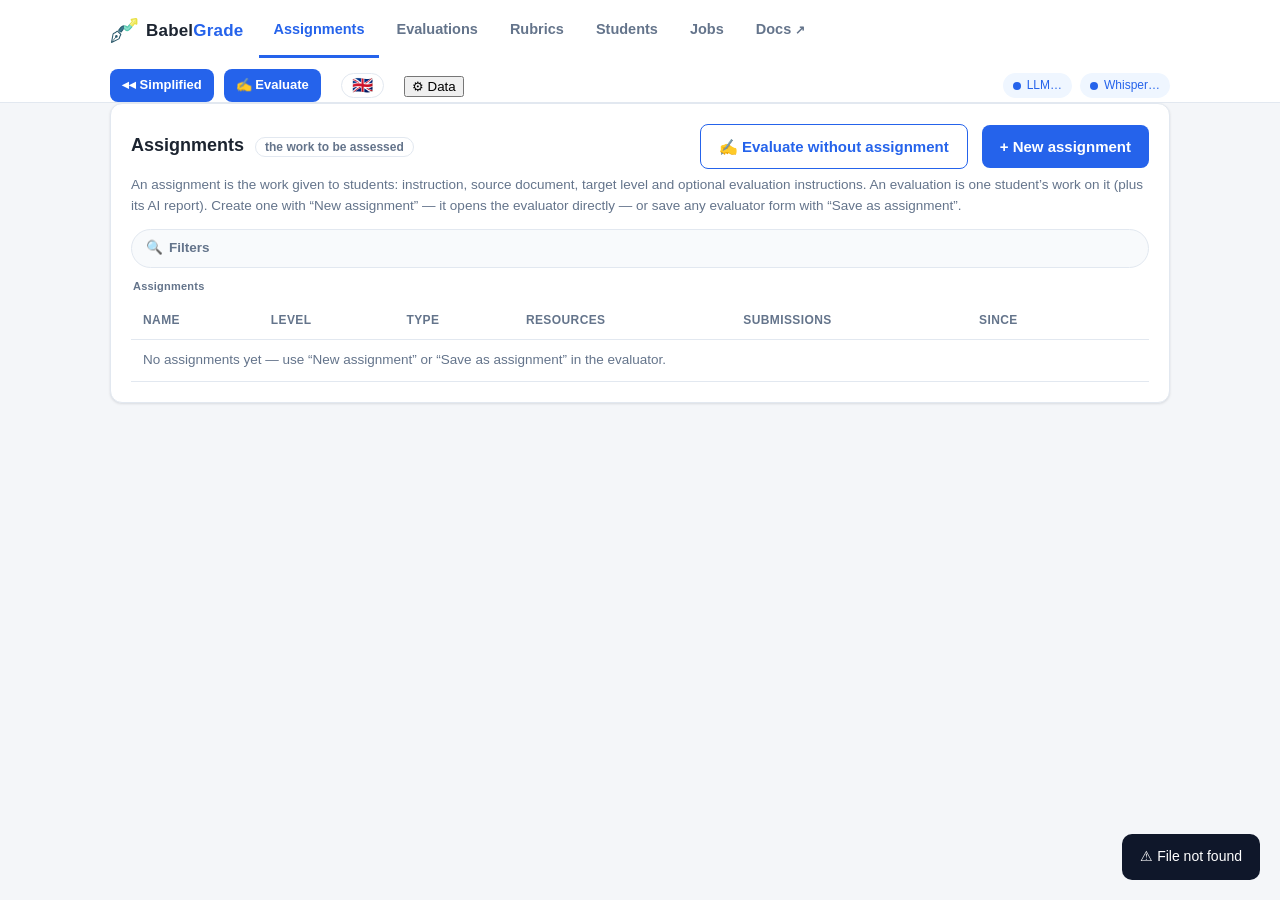
==== commit 979c8618: "Évaluateur mobile round 2/3 : M1-M7 + M2 CTA band (bande cachée jusqu'à 4 étapes) + tests M1 boutons" ====
--- a/static/index.html
+++ b/static/index.html
@@ -118,9 +118,70 @@
 main{padding:26px 0 60px}
 .card{background:var(--panel);border:1px solid var(--line);border-radius:var(--radius);box-shadow:var(--shadow);
   padding:20px;margin-bottom:18px}
-.card .step-num{display:inline-flex;align-items:center;justify-content:center;width:22px;height:22px;
-  border-radius:50%;background:var(--acc);color:#fff;font-size:12.5px;font-weight:800;margin-right:8px;
-  vertical-align:2px}
+/* 2026-11-28 evaluator accordion — replaces the P1.1 sticky chip stepper:
+   the 4 steps ARE the form. One step is open at a time; the others show
+   their label only (the global plan is always visible). .wz-steps is sticky
+   under the header; the open step's content stays editable.
+   States: .done = filled (✓ badge) · .cur = active step (blue badge) ·
+   .open = expanded. .wz-hint = the "step N of 4" counter.
+   NOTE: collapsed panels must NOT carry .hide (display:none!important) —
+   the grid-rows trick keeps every panel in the layout so the P0.5 guards,
+   the a11y label associations and Playwright visibility checks keep
+   working on every panel. */
+.wz-steps{position:sticky;top:var(--hdr-h,64px);z-index:30;background:var(--panel);
+  border:1px solid var(--line);border-radius:var(--radius);box-shadow:var(--shadow);
+  overflow:hidden;margin-bottom:14px}
+.acc-item{border-bottom:1px solid var(--line)}
+.acc-item:last-child{border-bottom:0}
+.acc-item.open{background:var(--acc-soft)}
+.acc-hd{display:flex;align-items:center;gap:12px;width:100%;padding:13px 16px;
+  background:none;border:0;font:inherit;font-size:14.5px;font-weight:600;color:var(--ink);
+  cursor:pointer;text-align:left}
+.acc-hd:hover{background:var(--acc-soft)}
+.acc-hd .wz-num{flex:0 0 auto;width:26px;height:26px;border-radius:50%;display:inline-flex;
+  align-items:center;justify-content:center;font-size:13px;font-weight:800;
+  background:#fff;border:2px solid var(--line);color:var(--muted);transition:.15s}
+.acc-item.cur .wz-num{background:var(--acc);border-color:var(--acc);color:#fff}
+/* .done = filled: the NUMBER STAYS (2026-11-28 round 2: the old check
+   replaced the digit and hid which step it was) — green ring + a small
+   ✓ badge in the bottom-right corner instead. */
+.acc-item.done .wz-num{position:relative;background:#fff;border-color:var(--ok);color:var(--ok)}
+.acc-item.done .wz-num::after{content:'\2713';position:absolute;right:-3px;bottom:-3px;
+  width:12px;height:12px;border-radius:50%;background:var(--ok);color:#fff;font-size:8px;
+  font-weight:800;display:flex;align-items:center;justify-content:center;line-height:1}
+.wz-lab{flex:1;min-width:0}
+.wz-hint{font-size:11.5px;font-weight:600;color:var(--muted);white-space:nowrap}
+.acc-item.cur .wz-hint{color:var(--acc)}
+.wz-chev{color:var(--muted);transition:transform .18s;font-size:14px}
+.acc-item.open .wz-chev{transform:rotate(180deg);color:var(--acc)}
+/* collapse/expand without display:none. .acc-item.open .acc-body (0,3,0)
+   beats .acc-body (0,1,0). The .acc-inner scroll-margin keeps a jumped-to
+   step clear of the sticky header + sticky .wz-steps. */
+.acc-body{display:grid;grid-template-rows:0fr;transition:grid-template-rows .18s ease;
+  scroll-margin-top:calc(var(--hdr-h,64px) + 150px)}
+.acc-item.open .acc-body{grid-template-rows:1fr}
+/* the panel IS a former .card (same id) — .card's later rule would re-add
+   its padding/margin/border; zero them out on every .acc-body. */
+.acc-body{padding:0;margin-bottom:0;border:0;box-shadow:none;background:transparent;
+  border-radius:0}
+.acc-body>.acc-inner{overflow:hidden;min-height:0;padding:0 16px}
+.acc-item.open .acc-body>.acc-inner{padding:14px 16px 18px}
+.wz-next{display:inline-flex;align-items:center;justify-content:space-between;gap:8px;
+  margin-top:18px;max-width:340px;width:100%;background:none;border:1.5px solid var(--acc);
+  color:var(--acc);border-radius:10px;padding:9px 14px;font:inherit;font-size:13.5px;
+  font-weight:700;cursor:pointer}
+.wz-next:hover{background:var(--acc-soft)}
+/* 2026-11-28 round 2: nav rows (M1) — Previous appears on steps 2-4, Next on
+   1-3. .wz-nav lays prev/next out on ONE row; .wz-next loses its fixed
+   max-width inside a nav row. Previous is a ghost button (back is always
+   allowed — no validation gate on the way down). */
+.wz-nav{display:flex;gap:10px;margin-top:14px}
+.wz-nav .wz-next{margin-top:0;max-width:none;flex:1}
+.wz-prev{display:inline-flex;align-items:center;justify-content:space-between;gap:8px;
+  flex:1;background:none;border:1.5px solid var(--line);color:var(--muted);border-radius:10px;
+  padding:9px 14px;font:inherit;font-size:13.5px;font-weight:700;cursor:pointer}
+.wz-prev:hover{background:var(--acc-soft);color:var(--acc);border-color:var(--acc)}
+@media (prefers-reduced-motion:reduce){.acc-body,.wz-chev,.acc-hd .wz-num{transition:none}}
 h2{margin:0 0 14px;font-size:18px}
 h3{margin:18px 0 8px;font-size:15px}
 label{display:block;font-size:13px;font-weight:600;color:var(--muted);margin:12px 0 5px;text-transform:uppercase;letter-spacing:.4px}
@@ -287,34 +348,7 @@
 .ai-cell{font-size:12.5px;white-space:nowrap}
 .hist-badge-teacher{display:inline-block;font-size:11px;font-weight:700;border:1px solid #fde68a;background:#fffbeb;color:#92400e;border-radius:999px;padding:1px 8px;margin-left:6px}
 .hist-badge-ai{display:inline-block;font-size:11px;font-weight:700;border:1px solid #ddd6fe;background:#f5f3ff;color:#7c3aed;border-radius:999px;padding:1px 8px;margin-left:6px}
-/* P1.1 4-step wizard stepper */
-.wiz-card{display:flex;align-items:center;gap:12px;flex-wrap:wrap;margin-bottom:14px;padding:10px 14px}
-.wiz-title{font-size:14px;font-weight:700}
-.wiz-chips{display:flex;gap:6px;flex-wrap:wrap;margin-left:auto}
-.wiz-chip{font-size:12px;font-weight:600;color:var(--muted);background:#fff;border:1.5px solid var(--line);
-  border-radius:999px;padding:4px 11px;cursor:pointer}
-/* V3-D3 (2026-11-24): the stepper is now a HONEST SUMMARY — the form is one
-   continuous scroll (all 4 panels stay visible), so the chips report
-   COMPLETION state instead of a fake wizard:
-   ○ = empty · ✓ = filled · ● = current scroll position (.on overrides all).
-   CSS-only marks (::before content) so textContent stays clean for tests. */
-.wiz-chip.empty::before{content:"○ "}
-.wiz-chip.done::before{content:"✓ "}
-.wiz-chip.on::before{content:"● "}.wiz-chip.on.done,.wiz-chip.on.empty::before{content:"● "}
-.wiz-chip:hover{border-color:var(--acc);color:var(--acc)}
-.wiz-chip.done{border-color:#94a3b8;color:#334155}
-.wiz-chip.done::before{content:"✓ "}
-.wiz-chip.on{background:var(--acc);border-color:var(--acc);color:#fff}
-.wiz-nav{display:flex;gap:8px;flex-wrap:wrap}
 .opts-panel{border-left:4px solid #94a3b8}
-/* the stepper is a GUIDANCE layer: sticky under the header while the form
-   scrolls; the run guards (P0.5) stay authoritative, all 4 panels stay
-   visible (no panel is ever hidden, so #run / #run-eval / P0 tests keep
-   working). */
-#view-analyze .wiz-card{position:sticky;top:64px;z-index:30;box-shadow:0 2px 10px rgba(15,23,42,.06)}
-/* keep the jumped-to step clear of the sticky header + sticky stepper */
-#what-panel,#who-panel,#work-panel,#settings-panel{scroll-margin-top:138px}
-.wiz-chip[disabled]{opacity:.45;cursor:default}
 /* collapsible "other input formats" (UX audit 2026-10-03 pt.1): photo/PDF/audio
    drop zones stay out of the way until the teacher actually needs them */
 .alt-tgl{border:1.5px dashed var(--line);background:transparent;border-radius:9px;padding:9px 12px;
@@ -324,14 +358,26 @@
 /* sticky action bar on mobile: the two main CTAs stay one thumb away at any
    scroll position (the form is ~5 screens tall before analysis).
    `.card.an-actions` = 2 class selectors so it beats the later
-   `.card{position:relative}` (equal-specificity-last-wins). */
+   `.card{position:relative}` (equal-specificity-last-wins).
+   2026-11-28 round 2: while the 4 accordion steps are not all filled, the
+   band is a COMPACT static line (no sticky, no shadow) so it stops eating
+   vertical space mid-form; wizSync() adds .cta-waiting / removes it. */
 .an-actions{margin-bottom:0}
+/* 2026-11-28 round 3: the band's own layout lives in CSS (not the inline
+   style) so .cta-waiting{display:none} actually wins — an inline
+   display:flex used to keep the band visible at all times (M2 broken). */
+.card.an-actions{display:flex;gap:10px;align-items:center;justify-content:flex-end;flex-wrap:wrap}
+.card.an-actions.cta-waiting{display:none}
 @media (max-width:760px){
   .card.an-actions{position:sticky;bottom:calc(56px + env(safe-area-inset-bottom));z-index:40;background:var(--panel);
     border:1px solid var(--line);border-radius:0 0 var(--radius) var(--radius);
     box-shadow:0 -6px 18px rgba(15,23,42,.12);padding:10px 14px calc(10px + env(safe-area-inset-bottom));
     margin-bottom:0}
 }
+/* CTA icons (2026-11-28 round 2): the i18n textContent stays clean — the
+   icons live in ::before so text-based checks (wave3 D1, P1) keep passing. */
+#run::before{content:'\1F3AF';margin-right:6px;font-size:14px;vertical-align:-1px}
+#run-eval::before{content:'\270D\FE0F';margin-right:6px;font-size:14px;vertical-align:-1px}
 @media (max-width:760px){
   .ai-cell .ai-pill{display:block;margin:2px 0}
   .ai-recap .meta{margin-left:0;width:100%}
@@ -1551,18 +1597,27 @@
     <!-- P1.1 · 4-STEP WIZARD STEPPER: one chip per step; click jumps to that
          step, Next/Back validate. Steps are a GUIDANCE layer — the run guards
          (P0.5) stay authoritative, so direct #run / #run-eval always work. -->
-    <div class="card wiz-card">
-      <span class="wiz-title" data-i18n="wiz.title">New evaluation</span>
-      <div class="wiz-chips">
-        <button class="wiz-chip" data-wiz-go="1" data-i18n="wiz.s1">Assignment</button>
-        <button class="wiz-chip" data-wiz-go="2" data-i18n="wiz.s2">Student &amp; level</button>
-        <button class="wiz-chip" data-wiz-go="3" data-i18n="wiz.s3">Student's work</button>
-        <button class="wiz-chip" data-wiz-go="4" data-i18n="wiz.s4">Rubric</button>
-      </div>
-    </div>
-    <!-- 1 · WHAT -->
-    <div class="card" id="what-panel">
-      <h2><span class="step-num">1</span><span data-i18n="an.1">What are we assessing?</span></h2>
+        <!-- 2026-11-28 · EVALUATOR ACCORDION: replaces the P1.1 chip stepper.
+         The 4 steps ARE the form — one is open at a time (forced 1→4
+         progression, the active step is remembered in localStorage), the
+         others show their label only, so the global plan is always visible.
+         Collapsed panels stay in the DOM and the layout (grid-template-rows
+         0fr, no display:none) so the P0.5 run guards, the required flashes
+         and the a11y labels keep working on every panel; _reqFlash()
+         re-opens the panel it flashes. -->
+    <div class="wz-steps" id="wz-steps">
+      <div class="acc-item" data-step="1">
+        <button type="button" class="acc-hd" data-wz-hd="1" aria-expanded="true" aria-controls="what-panel">
+          <span class="wz-num"><span>1</span></span>
+          <span class="wz-lab" data-i18n="wiz.s1">Assignment</span>
+          <span class="wz-hint" data-wz-hint aria-hidden="true"></span>
+          <span class="wz-chev" aria-hidden="true">▾</span>
+        </button>
+        <div class="acc-body" role="region" id="what-panel" aria-label="Assignment">
+          <div class="acc-inner">
+
+
+      <h2><span data-i18n="an.1">What are we assessing?</span></h2>
       <!-- subject selector (Sur sujet mode): hidden in Direct mode, where the
            inline title + fields below define a NEW subject instead.
            Toggled by renderAssignmentInherited(). -->
@@ -1601,11 +1656,22 @@
           <div style="flex:1"><div class="mfield" id="mfield-doc"></div></div>
         </div>
       </div>
-    </div>
-
-    <!-- 2 · WHO -->
-    <div class="card" id="who-panel">
-      <h2><span class="step-num">2</span><span data-i18n="an.2">Student & target level</span></h2>
+      <div class="wz-nav"><button type="button" class="wz-next" data-wz-next="2"><span data-i18n="wz.next">Next step</span><span aria-hidden="true">→</span></button></div>
+          </div>
+        </div>
+      </div>
+      <div class="acc-item" data-step="2">
+        <button type="button" class="acc-hd" data-wz-hd="2" aria-expanded="false" aria-controls="who-panel">
+          <span class="wz-num"><span>2</span></span>
+          <span class="wz-lab" data-i18n="wiz.s2">Student &amp; level</span>
+          <span class="wz-hint" data-wz-hint aria-hidden="true"></span>
+          <span class="wz-chev" aria-hidden="true">▾</span>
+        </button>
+        <div class="acc-body" role="region" id="who-panel" aria-label="Student &amp; level">
+          <div class="acc-inner">
+
+
+      <h2><span data-i18n="an.2">Student & target level</span></h2>
       <div class="row">
         <div style="max-width:340px"><label for="student" data-i18n="an.student">Student</label>
           <select id="student"><option value="">&mdash; none &mdash;</option></select></div>
@@ -1653,11 +1719,22 @@
         <label for="accommodations" data-i18n="an.accommodations" style="margin-top:8px">Accommodations for this student</label>
         <textarea id="accommodations" rows="2" data-i18n-ph="ph.accom" placeholder="e.g. The student is dyslexic &mdash; do not count spelling mistakes as harshly."></textarea>
       </details>
-    </div>
-
-    <!-- 3 · WORK -->
-    <div class="card" id="work-panel">
-      <h2><span class="step-num">3</span><span data-i18n="an.3">The student's work</span><span class="req" aria-hidden="true">*</span></h2>
+      <div class="wz-nav"><button type="button" class="wz-prev" data-wz-prev="1"><span aria-hidden="true">←</span><span data-i18n="wz.prev">Previous step</span></button><button type="button" class="wz-next" data-wz-next="3"><span data-i18n="wz.next">Next step</span><span aria-hidden="true">→</span></button></div>
+          </div>
+        </div>
+      </div>
+      <div class="acc-item" data-step="3">
+        <button type="button" class="acc-hd" data-wz-hd="3" aria-expanded="false" aria-controls="work-panel">
+          <span class="wz-num"><span>3</span></span>
+          <span class="wz-lab" data-i18n="wiz.s3">Student's work</span>
+          <span class="wz-hint" data-wz-hint aria-hidden="true"></span>
+          <span class="wz-chev" aria-hidden="true">▾</span>
+        </button>
+        <div class="acc-body" role="region" id="work-panel" aria-label="Student's work">
+          <div class="acc-inner">
+
+
+      <h2><span data-i18n="an.3">The student's work</span><span class="req" aria-hidden="true">*</span></h2>
       <!-- 2026-11-25: the "Title (optional)" field was removed — it only fed
            a smart-default that the backend already generates (_default_title);
            the form now shows just the mode toggle on its own row. -->
@@ -1699,16 +1776,27 @@
         </div>
         <div class="muted" style="margin-top:8px" data-i18n="an.audioNote">Audio is transcribed locally (offline Whisper) with timestamps before analysis.</div>
       </div>
-    </div>
-
-    <!-- 4 · SETTINGS -->
-    <div class="card" id="settings-panel">
-      <h2><span class="step-num">4</span><span data-i18n="an.4">Evaluation settings</span></h2>
+      <div class="wz-nav"><button type="button" class="wz-prev" data-wz-prev="2"><span aria-hidden="true">←</span><span data-i18n="wz.prev">Previous step</span></button><button type="button" class="wz-next" data-wz-next="4"><span data-i18n="wz.next">Next step</span><span aria-hidden="true">→</span></button></div>
+          </div>
+        </div>
+      </div>
+      <div class="acc-item" data-step="4">
+        <button type="button" class="acc-hd" data-wz-hd="4" aria-expanded="false" aria-controls="settings-panel">
+          <span class="wz-num"><span>4</span></span>
+          <span class="wz-lab" data-i18n="wiz.s4">Rubric</span>
+          <span class="wz-hint" data-wz-hint aria-hidden="true"></span>
+          <span class="wz-chev" aria-hidden="true">▾</span>
+        </button>
+        <div class="acc-body" role="region" id="settings-panel" aria-label="Rubric">
+          <div class="acc-inner">
+
+
+      <h2><span data-i18n="an.4">Evaluation settings</span></h2>
       <!-- the rubric is the single most impactful choice for the report: it
            defines the whole output. It now leads the card (UX audit 2026-10-03
            pt.1) instead of sitting beside a text area. -->
       <label for="rubric" data-i18n="an.rubric" data-i18n-suffix="1" style="font-size:13px">Rubric<span class="req" aria-hidden="true">*</span></label>
-      <select id="rubric" aria-required="true" aria-describedby="req-note" style="max-width:560px"></select>
+      <select id="rubric" aria-required="true" style="max-width:560px"></select>
       <div id="rubric-hint" class="muted hide" style="margin-top:4px;font-size:12.5px"></div>
       <div class="muted" style="margin-top:4px" data-i18n="an.rubricNote">The rubric defines the criteria the AI will grade (and the report you'll review).</div>
       <!-- P1.1 options avancées: evaluation notes (long tail) behind a <details> -->
@@ -1717,10 +1805,13 @@
         <div class="mfield" id="mfield-eval" style="margin-top:12px"></div>
         <div class="muted" style="margin-top:4px" data-i18n="an.evalNotesHelp">Tell the model what to check in this specific work &mdash; each point is verified one by one with cited evidence.</div>
       </details>
+      <div class="wz-nav"><button type="button" class="wz-prev" data-wz-prev="3"><span aria-hidden="true">←</span><span data-i18n="wz.prev">Previous step</span></button></div>
+              </div>
+        </div>
+      </div>
     </div>
 
-    <div class="card an-actions" style="text-align:right;display:flex;gap:10px;align-items:center;justify-content:flex-end;flex-wrap:wrap">
-      <div class="muted" id="req-note" style="flex:1 1 100%;order:5;font-size:12.5px;text-align:left;margin-top:2px" data-i18n="an.reqNote"></div>
+<div class="card an-actions cta-waiting" style="text-align:right">
       <button class="btn" style="order:1" id="run" data-i18n="an.run" data-i18n-title="an.runTip">Analyze submission</button>
       <button class="btn ghost" style="order:2" id="run-eval" data-i18n="an.runEval" data-i18n-title="an.runEvalTip">Evaluate first</button>
     </div>
@@ -1738,6 +1829,7 @@
 
     <div id="report"></div>
   </section>
+
 
   <!-- ================= HISTORY ================= -->
   <section id="view-history" class="hide">
@@ -2436,13 +2528,13 @@
   'an.rubric':'Rubric','an.evalNotes':'Evaluation instructions',
   'an.evalNotesPh':'e.g. The student must have understood the ironic tone of the text. The closing must be polite.',
   'an.evalPdf':'…or upload the evaluation instructions as PDF','an.evalNotesHelp':'Tell the model what to check in this specific work — each point is verified one by one with cited evidence.',
-  'an.saveFailed':'Could not save the assignment','an.run':'Analyze with AI','an.runEval':'Evaluate first','an.runTip':'AI analysis of this submission (level per criterion + attestation + draft feedback).','an.runEvalTip':'Evaluate first, yourself: the AI pre-fills a level per criterion from the evidence — you decide each one.','an.working':'Working…','an.keepWorking':'Keep working — the analysis continues in the background.','an.runChip':'AI analysis running','an.runChipDone':'AI analysis done in {n}s','an.runChipErr':'AI analysis failed','an.runChipTitle':'Go back to the analysis','an.reqNote':'Required: a rubric and the student’s work below (text or photo for written, audio for oral).','an.missingWorkWritten':'Add the written work: paste the text or attach the page photo(s).','an.missingAudio':'Attach the student’s audio recording.',
+  'an.saveFailed':'Could not save the assignment','an.run':'Analyze with AI','an.runEval':'Evaluate first','an.runTip':'AI analysis of this submission (level per criterion + attestation + draft feedback).','an.runEvalTip':'Evaluate first, yourself: the AI pre-fills a level per criterion from the evidence — you decide each one.','an.working':'Working…','an.keepWorking':'Keep working — the analysis continues in the background.','an.runChip':'AI analysis running','an.runChipDone':'AI analysis done in {n}s','an.runChipErr':'AI analysis failed','an.runChipTitle':'Go back to the analysis','an.missingWorkWritten':'Add the written work: paste the text or attach the page photo(s).','an.missingAudio':'Attach the student’s audio recording.',
   'ai.col':'AI','ai.banner':'AI analysis (optional)','ai.bannerAfter':'You evaluated first. Run the AI now: it will confirm your levels or propose its own, and add its feedback.','ai.bannerAiFirst':'The AI already ran. You can re-run it anytime — the new opinion replaces the previous one.',
   'lvl.clear':'Clear',
   'ai.blind':'AI blind','ai.aware':'AI with your levels','ai.blindHint':'The AI grades independently, without seeing your levels.','ai.awareHint':'The AI sees your levels and must confirm or refute each one, with evidence.',
   'ai.run':'Run AI analysis','ai.rerun':'Re-run AI (replaces this opinion)','ai.rerunHint':'New analysis: the opinion below will be replaced by the next one (only the last one is kept).',
   'ai.received':'AI opinion','ai.last':'last opinion','ai.vsLevels':'AI opinion vs your levels:','ai.confirm':'confirmed','ai.diff':'differs','ai.runFailed':'AI analysis failed','ai.running':'AI analysis in progress…','ai.evalReady':'Evaluation ready — grade it criterion by criterion, then run the AI if you like.',
-  'hist.ai':'AI ran','hist.noAi':'Teacher evaluated first, no AI opinion yet','ai.unfilled':'unfilled','rep.levelLbl':'Result','ai.noOpHint':'No AI opinion yet','wiz.title':'New evaluation','wiz.s1':'Assignment','wiz.s2':'Student & level','wiz.s3':"Student's work",'wiz.s4':'Rubric','wiz.specificOpts':'Specific level & accommodations','wiz.evalNotes':'Evaluation instructions (optional)',
+  'hist.ai':'AI ran','hist.noAi':'Teacher evaluated first, no AI opinion yet','ai.unfilled':'unfilled','rep.levelLbl':'Result','ai.noOpHint':'No AI opinion yet','wiz.s1':'Assignment','wz.next':'Next step','wz.prev':'Previous step','wz.of':'Step {a} of {b}','wiz.s2':'Student & level','wiz.s3':"Student's work",'wiz.s4':'Rubric','wiz.specificOpts':'Specific level & accommodations','wiz.evalNotes':'Evaluation instructions (optional)',
 'tip.att':'Attests a CEFR level (A1\u2013C2) from the official /120 grid (B.O. LVA/LVB). It is a recommendation \u2014 the teacher makes the final call.','tip.modalite':'Modality = whether the assessment covers comprehension or expression. The official point thresholds differ between the two.','tip.note20':'Hand-entered /20 mark. Reference only \u2014 the attested level is never computed from the /20.','tip.vsTarget':'Compares the attested level with the target level of the assignment.','tip.aiCol':'AI opinion per criterion: \u2713 if it matches your level, \u2260 if it differs.','tip.just':'AI justification + verbatim quotes from the production (evidence).','tip.points':'Points out of 120: A1=1, A2=3, B1=5, B2=10, C1=20, C2=30.','tip.result':'Overall level computed from the /120 grid (official thresholds).','tip.critGrid':'The six official sub-scores (comprehension or expression) make up the /120 total; the level is read from the official B.O. grid.',
   'an.assignmentTarget':'Assignment target','an.overrideDiff':'differs from the assignment',
   'an.savedMedia':'stored assignment materials were sent to the model',
@@ -2521,13 +2613,13 @@
   'an.rubric':'Grille','an.evalNotes':'Consignes d’évaluation',
   'an.evalNotesPh':'ex. L’élève a dû comprendre le ton ironique du texte. La conclusion doit être polie.',
   'an.evalPdf':'…ou déposer les consignes d’évaluation en PDF','an.evalNotesHelp':'Indiquez au modèle ce qu’il doit vérifier dans ce travail précis — chaque point est vérifié un par un avec preuve citée.',
-  'an.saveFailed':'Impossible d’enregistrer le sujet','an.run':'Analyser avec l’IA','an.runEval':'Évaluer d’abord','an.runTip':'Analyse IA de cette production (niveau par critère + attestation + brouillon de feedback).','an.runEvalTip':'Évaluez d’abord vous-même : l’IA pré-remplit un niveau par critère à partir des preuves — chaque niveau est à trancher.','an.working':'En cours…','an.keepWorking':'Continuez à travailler — l’analyse se poursuit en arrière-plan.','an.runChip':'Analyse IA en cours','an.runChipDone':'Analyse IA terminée en {n} s','an.runChipErr':'Échec de l’analyse IA','an.runChipTitle':'Revenir à l’analyse','an.reqNote':'Obligatoire : une grille et le travail de l’élève ci-dessous (texte ou photo pour l’écrit, audio pour l’oral).','an.missingWorkWritten':'Ajoutez le travail écrit : collez le texte ou joignez les photos des pages.','an.missingAudio':'Joignez l’enregistrement audio de l’élève.',
+  'an.saveFailed':'Impossible d’enregistrer le sujet','an.run':'Analyser avec l’IA','an.runEval':'Évaluer d’abord','an.runTip':'Analyse IA de cette production (niveau par critère + attestation + brouillon de feedback).','an.runEvalTip':'Évaluez d’abord vous-même : l’IA pré-remplit un niveau par critère à partir des preuves — chaque niveau est à trancher.','an.working':'En cours…','an.keepWorking':'Continuez à travailler — l’analyse se poursuit en arrière-plan.','an.runChip':'Analyse IA en cours','an.runChipDone':'Analyse IA terminée en {n} s','an.runChipErr':'Échec de l’analyse IA','an.runChipTitle':'Revenir à l’analyse','an.missingWorkWritten':'Ajoutez le travail écrit : collez le texte ou joignez les photos des pages.','an.missingAudio':'Joignez l’enregistrement audio de l’élève.',
   'ai.col':'IA','ai.banner':'Analyse IA (optionnelle)','ai.bannerAfter':'Vous avez évalué d’abord. Lancez maintenant l’IA : elle confirmera vos niveaux ou proposera les siens, et ajoutera son feedback.','ai.bannerAiFirst':'L’IA a déjà tourné. Vous pouvez la relancer à tout moment — le nouvel avis remplace le précédent.',
   'lvl.clear':'Effacer',
   'ai.blind':'IA en aveugle','ai.aware':'IA avec vos niveaux','ai.blindHint':'L’IA évalue indépendamment, sans voir vos niveaux.','ai.awareHint':'L’IA voit vos niveaux et doit les confirmer ou les infirmer, critère par critère, avec des preuves.',
   'ai.run':'Lancer l’analyse IA','ai.rerun':'↻ Relancer l’IA (remplace cet avis)','ai.rerunHint':'Nouvelle analyse : l’avis ci-dessous sera remplacé par le prochain (le seul conservé).',
   'ai.received':'Avis IA','ai.last':'dernier avis','ai.vsLevels':'L’avis IA par rapport à vos niveaux :','ai.confirm':'confirmés','ai.diff':'divergence','ai.runFailed':'Échec de l’analyse IA','ai.running':'Analyse IA en cours…','ai.evalReady':'Évaluation prête — corrigez-la critère par critère, puis lancez l’IA si vous voulez.',
-  'hist.ai':'IA lancée','hist.noAi':'Évalué d’abord par l’enseignant, pas encore d’avis IA','ai.unfilled':'non saisi(s)','rep.levelLbl':'Résultat','ai.noOpHint':'Pas encore d’avis IA','wiz.title':'Nouvelle évaluation','wiz.s1':'Sujet','wiz.s2':'Élève & niveau','wiz.s3':'Travail de l’élève','wiz.s4':'Grille','wiz.specificOpts':'Niveau spécifique et aménagements','wiz.evalNotes':'Consignes d’évaluation (facultatif)',
+  'hist.ai':'IA lancée','hist.noAi':'Évalué d’abord par l’enseignant, pas encore d’avis IA','ai.unfilled':'non saisi(s)','rep.levelLbl':'Résultat','ai.noOpHint':'Pas encore d’avis IA','wiz.s1':'Sujet','wz.next':'Étape suivante','wz.prev':'Étape précédente','wz.of':'Étape {a} sur {b}','wiz.s2':'Élève & niveau','wiz.s3':'Travail de l’élève','wiz.s4':'Grille','wiz.specificOpts':'Niveau spécifique et aménagements','wiz.evalNotes':'Consignes d’évaluation (facultatif)',
 'tip.att':'Atteste un niveau CECRL (A1\u2013C2) à partir de la grille officielle /120 (B.O. LVA/LVB). C’est une recommandation \u2014 l’enseignant tranche en dernier.','tip.modalite':'Modalité = la compétence évaluée : réception (compréhension) ou production (expression). Les seuils de points officiels diffèrent selon la modalité.','tip.note20':'Note /20 saisie à la main. À titre de référence uniquement \u2014 le niveau attesté ne se calcule jamais à partir du /20.','tip.vsTarget':'Compare le niveau attesté avec le niveau cible du sujet.','tip.aiCol':'Avis IA par critère : \u2713 s’il coïncide avec votre niveau, \u2260 s’il diffère.','tip.just':'Justification de l’IA + citations littérales de la production (preuves).','tip.points':'Points sur 120 : A1=1, A2=3, B1=5, B2=10, C1=20, C2=30.','tip.result':'Niveau global calculé sur la grille /120 (seuils officiels).','tip.critGrid':'Les six sous-critères officiels (réception ou production) composent le /120 ; le niveau se lit sur la grille B.O. officielle.',
   'an.assignmentTarget':'Niveau du sujet','an.overrideDiff':'diffère du sujet',
   'an.savedMedia':'les ressources stockées du sujet ont été envoyées au modèle',
@@ -2606,13 +2698,13 @@
   'an.rubric':'Rúbrica','an.evalNotes':'Consignas de evaluación',
   'an.evalNotesPh':'p. ej. El estudiante debe haber captado el tono irónico del texto. El cierre debe ser cortés.',
   'an.evalPdf':'…o sube las consignas de evaluación en PDF','an.evalNotesHelp':'Indica al modelo qué comprobar en este trabajo concreto — cada punto se verifica uno a uno con evidencia citada.',
-  'an.saveFailed':'No se pudo guardar la tarea','an.run':'Analizar con la IA','an.runEval':'Evaluar primero','an.runTip':'Análisis IA de esta producción (nivel por criterio + certificación + borrador de feedback).','an.runEvalTip':'Evaluas primero tú: la IA pre-rellena un nivel por criterio a partir de la evidencia — cada nivel lo decides tú.','an.working':'Trabajando…','an.keepWorking':'Siga trabajando — el análisis continúa en segundo plano.','an.runChip':'Análisis IA en curso','an.runChipDone':'Análisis IA completado en {n} s','an.runChipErr':'Fallo del análisis IA','an.runChipTitle':'Volver al análisis','an.reqNote':'Obligatorio: una rúbrica y el trabajo del estudiante más abajo (texto o foto para escrito, audio para oral).','an.missingWorkWritten':'Añade el trabajo escrito: pega el texto o adjunta las fotos de las páginas.','an.missingAudio':'Adjunta la grabación de audio del estudiante.',
+  'an.saveFailed':'No se pudo guardar la tarea','an.run':'Analizar con la IA','an.runEval':'Evaluar primero','an.runTip':'Análisis IA de esta producción (nivel por criterio + certificación + borrador de feedback).','an.runEvalTip':'Evaluas primero tú: la IA pre-rellena un nivel por criterio a partir de la evidencia — cada nivel lo decides tú.','an.working':'Trabajando…','an.keepWorking':'Siga trabajando — el análisis continúa en segundo plano.','an.runChip':'Análisis IA en curso','an.runChipDone':'Análisis IA completado en {n} s','an.runChipErr':'Fallo del análisis IA','an.runChipTitle':'Volver al análisis','an.missingWorkWritten':'Añade el trabajo escrito: pega el texto o adjunta las fotos de las páginas.','an.missingAudio':'Adjunta la grabación de audio del estudiante.',
   'ai.col':'IA','ai.banner':'Análisis IA (opcional)','ai.bannerAfter':'Has evaluado primero. Ejecuta ahora la IA: confirmará tus niveles o propondrá los suyos, y añadirá su comentario.','ai.bannerAiFirst':'La IA ya se ejecutó. Puedes relanzarla en cualquier momento — la nueva opinión reemplaza a la anterior.',
   'lvl.clear':'Borrar',
   'ai.blind':'IA a ciegas','ai.aware':'IA con tus niveles','ai.blindHint':'La IA evalúa de forma independiente, sin ver tus niveles.','ai.awareHint':'La IA ve tus niveles y debe confirmarlos o refutarlos, criterio a criterio, con evidencia.',
   'ai.run':'Ejecutar análisis IA','ai.rerun':'↻ Relanzar IA (reemplaza esta opinión)','ai.rerunHint':'Nuevo análisis: la opinión de abajo será reemplazada por la siguiente (solo se conserva la última).',
   'ai.received':'Opinión IA','ai.last':'última opinión','ai.vsLevels':'Opinión IA frente a tus niveles:','ai.confirm':'confirmados','ai.diff':'diferencia','ai.runFailed':'Fallo en el análisis IA','ai.running':'Análisis IA en curso…','ai.evalReady':'Evaluación lista: corrígela criterio a criterio y ejecuta la IA si quieres.',
-  'hist.ai':'IA ejecutada','hist.noAi':'Evaluado primero por el docente, sin opinión IA todavía','ai.unfilled':'sin rellenar','rep.levelLbl':'Resultado','ai.noOpHint':'Todavía sin opinión IA','wiz.title':'Nueva evaluación','wiz.s1':'Tarea','wiz.s2':'Estudiante y nivel','wiz.s3':'Trabajo del estudiante','wiz.s4':'Rejilla','wiz.specificOpts':'Nivel específico y adaptaciones','wiz.evalNotes':'Instrucciones de evaluación (opcional)',
+  'hist.ai':'IA ejecutada','hist.noAi':'Evaluado primero por el docente, sin opinión IA todavía','ai.unfilled':'sin rellenar','rep.levelLbl':'Resultado','ai.noOpHint':'Todavía sin opinión IA','wiz.s1':'Tarea','wz.next':'Paso siguiente','wz.prev':'Paso anterior','wz.of':'Paso {a} de {b}','wiz.s2':'Estudiante y nivel','wiz.s3':'Trabajo del estudiante','wiz.s4':'Rejilla','wiz.specificOpts':'Nivel específico y adaptaciones','wiz.evalNotes':'Instrucciones de evaluación (opcional)',
 'tip.att':'Certifica un nivel MCER (A1–C2) a partir de la cuadrícula oficial /120 (B.O. LVA/LVB). Es una recomendación: el docente toma la decisión final.','tip.modalite':'Modalidad = si la evaluación cubre comprensión o expresión. Los umbrales de puntos oficiales difieren entre ambas.','tip.note20':'Nota /20 introducida a mano. Solo como referencia: el nivel certificado nunca se calcula a partir del /20.','tip.vsTarget':'Compara el nivel certificado con el nivel objetivo de la tarea.','tip.aiCol':'Opinión IA por criterio: ✓ si coincide con su nivel, ≠ si difiere.','tip.just':'Justificación de la IA + citas literales de la producción (pruebas).','tip.points':'Puntos sobre 120: A1=1, A2=3, B1=5, B2=10, C1=20, C2=30.','tip.result':'Nivel global calculado sobre la cuadrícula /120 (umbrales oficiales).','tip.critGrid':'Los seis subcriterios oficiales (comprensión o expresión) componen el /120; el nivel se lee en la rejilla oficial B.O.',
   'an.assignmentTarget':'Nivel de la tarea','an.overrideDiff':'difiere de la tarea',
   'an.savedMedia':'los materiales guardados de la tarea se enviaron al modelo',
@@ -2691,13 +2783,13 @@
   'an.rubric':'Rubrik','an.evalNotes':'Bewertungsanweisungen',
   'an.evalNotesPh':'z. B. Die Schüler:in muss den ironischen Ton des Textes verstanden haben. Der Schluss muss höflich sein.',
   'an.evalPdf':'…oder Bewertungsanweisungen als PDF hochladen','an.evalNotesHelp':'Sag dem Modell, was in dieser konkreten Arbeit zu prüfen ist — jeder Punkt wird einzeln mit zitierter Evidenz geprüft.',
-  'an.saveFailed':'Aufgabe konnte nicht gespeichert werden','an.run':'Mit der KI analysieren','an.runEval':'Erst bewerten','an.runTip':'KI-Analyse dieser Einreichung (Niveau pro Kriterium + Attest + Feedback-Entwurf).','an.runEvalTip':'Erst selbst bewerten: die KI schlägt ein Niveau pro Kriterium auf Basis der Beweise vor — jedes Niveau entscheidest du.','an.working':'Arbeitet…','an.keepWorking':'Weiterarbeiten — die Analyse läuft im Hintergrund fort.','an.runChip':'KI-Analyse läuft','an.runChipDone':'KI-Analyse in {n} s beendet','an.runChipErr':'KI-Analyse fehlgeschlagen','an.runChipTitle':'Zur Analyse zurückkehren','an.reqNote':'Pflicht: eine Rubrik und die Schüler:innen-Arbeit unten (Text oder Foto für schriftlich, Audio für mündlich).','an.missingWorkWritten':'Füge die schriftliche Arbeit hinzu: Text einfügen oder Seitenfotos anhängen.','an.missingAudio':'Hänge die Audio-Aufnahme der Schüler:in an.',
+  'an.saveFailed':'Aufgabe konnte nicht gespeichert werden','an.run':'Mit der KI analysieren','an.runEval':'Erst bewerten','an.runTip':'KI-Analyse dieser Einreichung (Niveau pro Kriterium + Attest + Feedback-Entwurf).','an.runEvalTip':'Erst selbst bewerten: die KI schlägt ein Niveau pro Kriterium auf Basis der Beweise vor — jedes Niveau entscheidest du.','an.working':'Arbeitet…','an.keepWorking':'Weiterarbeiten — die Analyse läuft im Hintergrund fort.','an.runChip':'KI-Analyse läuft','an.runChipDone':'KI-Analyse in {n} s beendet','an.runChipErr':'KI-Analyse fehlgeschlagen','an.runChipTitle':'Zur Analyse zurückkehren','an.missingWorkWritten':'Füge die schriftliche Arbeit hinzu: Text einfügen oder Seitenfotos anhängen.','an.missingAudio':'Hänge die Audio-Aufnahme der Schüler:in an.',
   'ai.col':'KI','ai.banner':'KI-Analyse (optional)','ai.bannerAfter':'Sie haben zuerst bewertet. Führen Sie jetzt die KI aus: Sie bestätigt Ihre Stufen oder schlägt eigene vor und ergänzt ihr Feedback.','ai.bannerAiFirst':'Die KI lief bereits. Sie können sie jederzeit erneut ausführen — die neue Meinung ersetzt die vorherige.',
   'lvl.clear':'Leeren',
   'ai.blind':'KI blind','ai.aware':'KI mit Ihren Stufen','ai.blindHint':'Die KI bewertet unabhängig, ohne Ihre Stufen zu sehen.','ai.awareHint':'Die KI sieht Ihre Stufen und muss jede bestätigen oder widerlegen, mit Belegen.',
   'ai.run':'KI-Analyse starten','ai.rerun':'↻ KI erneut ausführen (ersetzt diese Meinung)','ai.rerunHint':'Neue Analyse: die Meinung unten wird durch die nächste ersetzt (nur die letzte wird behalten).',
   'ai.received':'KI-Meinung','ai.last':'letzte Meinung','ai.vsLevels':'KI-Meinung im Vergleich zu Ihren Stufen:','ai.confirm':'bestätigt','ai.diff':'abweichend','ai.runFailed':'KI-Analyse fehlgeschlagen','ai.running':'KI-Analyse läuft…','ai.evalReady':'Bewertung bereit — korrigieren Sie sie Kriterium für Kriterium, dann die KI ausführen, wenn gewünscht.',
-  'hist.ai':'KI ausgeführt','hist.noAi':'Erst vom Lehrer bewertet, noch keine KI-Meinung','ai.unfilled':'ungefüllt','rep.levelLbl':'Ergebnis','ai.noOpHint':'Noch keine KI-Meinung','wiz.title':'Neue Bewertung','wiz.s1':'Aufgabe','wiz.s2':'Schüler:in & Stufe','wiz.s3':'Leistung','wiz.s4':'Skala','wiz.specificOpts':'Spezifisches Niveau & Anpassungen','wiz.evalNotes':'Bewertungsanweisungen (optional)',
+  'hist.ai':'KI ausgeführt','hist.noAi':'Erst vom Lehrer bewertet, noch keine KI-Meinung','ai.unfilled':'ungefüllt','rep.levelLbl':'Ergebnis','ai.noOpHint':'Noch keine KI-Meinung','wiz.s1':'Aufgabe','wz.next':'Nächster Schritt','wz.prev':'Vorheriger Schritt','wz.of':'Schritt {a} von {b}','wiz.s2':'Schüler:in & Stufe','wiz.s3':'Leistung','wiz.s4':'Skala','wiz.specificOpts':'Spezifisches Niveau & Anpassungen','wiz.evalNotes':'Bewertungsanweisungen (optional)',
 'tip.att':'Attestiert ein GER-Niveau (A1–C2) aus dem offiziellen /120-Raster (B.O. LVA/LVB). Es ist eine Empfehlung — die Lehrkraft entscheidet letztinstanzlich.','tip.modalite':'Modalität = ob die Bewertung Rezeption (Verstehen) oder Produktion (Ausdrücken) betrifft. Die offiziellen Punkteschwellen unterscheiden sich.','tip.note20':'Von Hand eingetragene Note von 20. Nur als Referenz — das attestierte Niveau wird niemals aus der /20 berechnet.','tip.vsTarget':'Vergleicht das attestierte Niveau mit dem Zielniveau der Aufgabe.','tip.aiCol':'KI-Meinung pro Kriterium: ✓ bei Übereinstimmung mit Ihrer Stufe, ≠ bei Abweichung.','tip.just':'KI-Begründung + wörtliche Zitate aus der Produktion (Belege).','tip.points':'Punkte von 120: A1=1, A2=3, B1=5, B2=10, C1=20, C2=30.','tip.result':'Gesamtstufe, berechnet aus dem /120-Raster (offizielle Schwellen).','tip.critGrid':'Die sechs offiziellen Teilpunkte (Rezeption oder Produktion) ergeben die 120; die Stufe wird aus dem offiziellen B.O.-Raster abgelesen.',
   'an.assignmentTarget':'Ziel der Aufgabe','an.overrideDiff':'weicht von der Aufgabe ab',
   'an.savedMedia':'die gespeicherten Materialien der Aufgabe wurden an das Modell gesendet',
@@ -5362,6 +5454,7 @@
   if(selectedAssignment())return String($('#assignment').value);
   const name=($('#direct-subject-title').value||'').trim();
   if(!name){
+    wizOpen(1,false);
     const card=$('#what-panel');
     card.classList.remove('req-flash');void card.offsetWidth;card.classList.add('req-flash');
     card.scrollIntoView({behavior:'smooth',block:'center'});
@@ -5492,55 +5585,127 @@
 };
 
 
-/* ---------------- P1.1 4-step wizard (guidance layer) ----------------
-   Sticky stepper over the evaluator form. All four step panels stay in the
-   DOM + visible (no panel is ever hidden) so the P0.5 run guards, the
-   required-field flashes and the P0.3 carousel checks keep working on any
-   panel. The chips jump to a step; a scroll-spy highlights the active one. */
+/* ---------------- 2026-11-28 evaluator accordion (replaces P1.1 stepper) ----------------
+   The 4 steps ARE the form: one step is open at a time, the others show
+   their label only (the global plan stays visible at all times). Progression
+   is FORCED 1→4: the active step is remembered in localStorage
+   ('babelgrade-wiz-step'), the open panel reopens on re-entry, and step N
+   auto-advances to N+1 the moment it becomes filled while the teacher is
+   still on N. No panel is ever removed from the DOM — the P0.5 run guards,
+   the required-field flashes and the a11y label associations keep working
+   on every panel; _reqFlash() re-opens the panel it flashes.
+   States: .done = filled (✓) · .cur = active step · .open = expanded. */
 const WIZ_PANELS=['#what-panel','#who-panel','#work-panel','#settings-panel'];
-function wizSync(){
-  if(!$('#view-analyze')||$('#view-analyze').classList.contains('hide'))return;
-  let active=0;
-  for(let i=0;i<WIZ_PANELS.length;i++){
-    const r=$(WIZ_PANELS[i]).getBoundingClientRect();
-    if(r.top<=140)active=i; else break;
-  }
-  /* V3-D3 (2026-11-24): the chips are a SUMMARY, not a wizard — .done now
-     means FILLED (○ empty / ✓ filled); position stays on the scroll-spy .on
-     (all panels remain visible & editable, the P0.5 run guards stay
-     authoritative). Filled = an input that actually feeds the analysis:
-     1 subject · 2 student or target · 3 work (text/photo or audio) · 4 grid. */
-  const filled=[
-    $('#assignment').value!=='',
+let _wzPrevFilled=null;
+/* 2026-11-28 round 2 (mobile feedback): the open step may now be 0 (every
+   panel closed — the chevron is a true toggle), step 1 counts as filled
+   when the ad-hoc subject title is entered (Direct mode), and the CTA band
+   below the accordion stays hidden (.cta-waiting) until all 4 steps are
+   filled. The persisted open step is the ONLY source of truth for which
+   panel is open — wizSync no longer force-reopens it (that was the chevron
+   bug: every scroll/resize tick re-opened the persisted step). */
+function wizStep(){const n=parseInt(localStorage.getItem('babelgrade-wiz-step'),10);
+  return(n>=0&&n<=4)?n:1;}
+function wizSaveStep(n){try{localStorage.setItem('babelgrade-wiz-step',String(n));}catch(_){}}
+function wizFilled(){
+  /* Filled = an input that actually feeds the analysis:
+     1 subject (on-subject, OR the ad-hoc title in Direct mode) ·
+     2 student or target · 3 work (text/photo or audio) · 4 grid. */
+  const drow=$('#direct-title-row');
+  const directOn=drow&&!drow.classList.contains('hide');
+  return[
+    $('#assignment').value!==''||(directOn&&($('#direct-subject-title').value||'').trim()!==''),
     $('#student').value!==''||effectiveTarget()!=='',
     KIND==='oral'?!!currentAudio:($('#written-text').value.trim()!==''||currenasgnFiles.length>0||!!currentCopyPdf),
     !!$('#rubric').value,
   ];
-  $$('.wiz-chip[data-wiz-go]').forEach((c,i)=>{
-    c.classList.toggle('on',i===active);
-    c.classList.toggle('done',filled[i]&&i!==active);
-    c.classList.toggle('empty',!filled[i]&&i!==active);
+}
+function wizOpen(n,scroll){
+  if(n<0)n=0;if(n>4)n=4;   /* n=0 = every panel closed */
+  wizSaveStep(n);
+  const p=n?$(WIZ_PANELS[n-1]):null;
+  /* scroll-margin-top (CSS) clears the sticky header + sticky .wz-steps, so
+     block:'start' lands the panel just under the plan. */
+  if(p&&scroll)p.scrollIntoView({behavior:'smooth',block:'start'});
+  wizSync();
+}
+function wizSync(){
+  if(!$('#view-analyze')||$('#view-analyze').classList.contains('hide'))return;
+  /* display-only: open/cur + badges + hints + the CTA band. */
+  const n=wizStep();
+  const filled=wizFilled();
+  $$('.acc-item').forEach((it,i)=>{
+    const on=(i+1)===n;
+    it.classList.toggle('open',on);
+    it.classList.toggle('cur',on);
+    it.classList.toggle('done',filled[i]);
+    const hd=it.querySelector('.acc-hd');if(hd)hd.setAttribute('aria-expanded',on?'true':'false');
+    const hint=it.querySelector('[data-wz-hint]');
+    if(hint)hint.textContent=on?t('wz.of').replace('{a}',String(i+1)).replace('{b}','4'):'';
   });
+  /* the CTA band is only useful once the 4 steps are filled — hidden while
+     not (.cta-waiting). The run guards stay authoritative either way. */
+  const bar=$('#view-analyze .card.an-actions');
+  if(bar)bar.classList.toggle('cta-waiting',!filled.every(Boolean));
 }
 function wizInit(){
-  $$('.wiz-chip[data-wiz-go]').forEach(c=>{
-    c.onclick=()=>{const p=$(WIZ_PANELS[+c.dataset.wizGo-1]);
-      p.scrollIntoView({behavior:'smooth',block:'start'});};
+  /* accordion headers: click is a TOGGLE (2026-11-28 round 2) — clicking the
+     open step closes it (n=0); clicking a closed step opens it. The header
+     listeners are delegated, so they survive mode-field re-renders. */
+  $('#view-analyze').addEventListener('click',e=>{
+    const hd=e.target.closest('.acc-hd');
+    if(!hd||!hd.dataset.wzHd)return;
+    const want=+hd.dataset.wzHd;
+    const target=(wizStep()===want)?0:want;   /* toggle */
+    wizOpen(target,false);
+    if(target){
+      const f=hd.closest('.acc-item').querySelector('input,select,textarea');
+      if(f)setTimeout(()=>f.focus({preventScroll:true}),180);
+    }
   });
-  /* V3-D3 (2026-11-24): the chips reflect COMPLETION (○/✓/●), so any change to
-     a field that feeds the analysis must repaint them. Bubbling 'change' +
-     'input' on the section cover every <select>/<input>/<textarea> (P1.1's
-     hidden selects included); the rAF-debounced observer catches the
-     mode-field engine's DOM (photo thumbs, audio fstat pill, level widgets).
-     wizSync() is cheap: a few .value/.length reads + rects. */
+  /* "Next step" buttons: step 2 requires a student before advancing;
+     step 3 requires the work to be present. The P0.5 run guards stay
+     authoritative — these checks are just earlier feedback.
+     "Previous" buttons (M1) go back unconditionally — the way down is
+     always open. */
+  $('#what-panel .wz-next').onclick=()=>wizOpen(2,true);
+  $('#who-panel .wz-next').onclick=()=>{
+    if($('#student').value===''){
+      const c=$('#who-panel');c.classList.remove('req-flash');void c.offsetWidth;c.classList.add('req-flash');
+      toast(t('an.student'));return;
+    }
+    wizOpen(3,true);
+  };
+  $('#work-panel .wz-next').onclick=()=>{
+    if(!wizFilled()[2]){
+      const c=$('#work-panel');c.classList.remove('req-flash');void c.offsetWidth;c.classList.add('req-flash');
+      toast(t(KIND==='oral'?'an.missingAudio':'an.missingWorkWritten'));return;
+    }
+    wizOpen(4,true);
+  };
+  $$('.wz-prev').forEach(b=>b.onclick=()=>wizOpen(+b.dataset.wzPrev,true));
+  /* Forced 1→4: step N just became filled while the open step is N (N<4)
+     → advance to N+1. Driven by the same rAF-debounced observers as the
+     badge repaint; the filled-state flip makes it fire exactly once per
+     completion. _wzPrevFilled null = first paint, no auto-advance. */
+  let _wizRaf3=null;
+  const _wizAuto=()=>{if(_wizRaf3)return;_wizRaf3=requestAnimationFrame(()=>{
+    _wizRaf3=null;
+    if(!$('#view-analyze')||$('#view-analyze').classList.contains('hide'))return;
+    const openEl=$('.acc-item.open');const open=openEl?+openEl.dataset.step:wizStep();
+    if(open<4&&_wzPrevFilled&&!_wzPrevFilled[open-1]&&wizFilled()[open-1])wizOpen(open+1,true);
+  });};
   let _wizRaf2=null;
-  const _wizDeb=()=>{if(_wizRaf2)return;_wizRaf2=requestAnimationFrame(()=>{_wizRaf2=null;wizSync();});};
+  const _wizDeb=()=>{
+    if(_wizRaf2)return;_wizRaf2=requestAnimationFrame(()=>{_wizRaf2=null;wizSync();});
+    _wizAuto();
+  };
   $('#view-analyze').addEventListener('change',_wizDeb);
   $('#view-analyze').addEventListener('input',_wizDeb);
   new MutationObserver(_wizDeb).observe($('#view-analyze'),{subtree:true,childList:true,characterData:true});
   wizSync();
-}
-
+  _wzPrevFilled=wizFilled();
+}
 /* ---------------- mode toggle & file drops ---------------- */
 $('#mode-seg').addEventListener('click',e=>{
   const b=e.target.closest('button');if(!b)return;KIND=b.dataset.kind;
@@ -6010,6 +6175,9 @@
    "selected" for the next one. The task-level context (assignment card 1 +
    target + rubric) is deliberately untouched. */
 $('#student').addEventListener('change',function(){
+  /* 2026-11-28 accordion: picking a student = step 2 is done → the work step
+     is the one to fill next (the forced 1→4 progression). */
+  wizOpen(3,true);
   currenasgnFiles.length=0;
   const tf=$('#img-file');if(tf)tf.value='';
   const wt=$('#written-text');if(wt)wt.value='';
@@ -6043,6 +6211,10 @@
    them exactly what to add (i18n, not the old hard-coded English toast). */
 function _reqFlash(cardSel, msgKey){
   const card=$(cardSel);
+  /* 2026-11-28 accordion: re-open the flashed panel first — the run guards
+     stay authoritative, and a guard on a collapsed panel must be visible. */
+  const _wzi=WIZ_PANELS.indexOf(cardSel);
+  if(_wzi>=0&&$('.acc-item.open')&&+$('.acc-item.open').dataset.step!==_wzi+1)wizOpen(_wzi+1,false);
   if(card){
     card.classList.remove('req-flash');
     void card.offsetWidth;   /* restart the CSS animation if re-flashed */
@@ -6082,7 +6254,7 @@
   currentDocPhotos.forEach(f=>fd.append('doc_photos',f));
   if(KIND==='written')currenasgnFiles.forEach(f=>fd.append('images',f));
   if(KIND==='oral'){
-    if(!currentAudio)return _reqFlash('#work-panel','an.missingAudio');
+    if(!currentAudio){wizOpen(3,false);return _reqFlash('#work-panel','an.missingAudio');}
     fd.append('audio',currentAudio);
   }
   if(KIND==='written'&&!$('#written-text').value.trim()&&!currenasgnFiles.length&&!currentCopyPdf)
